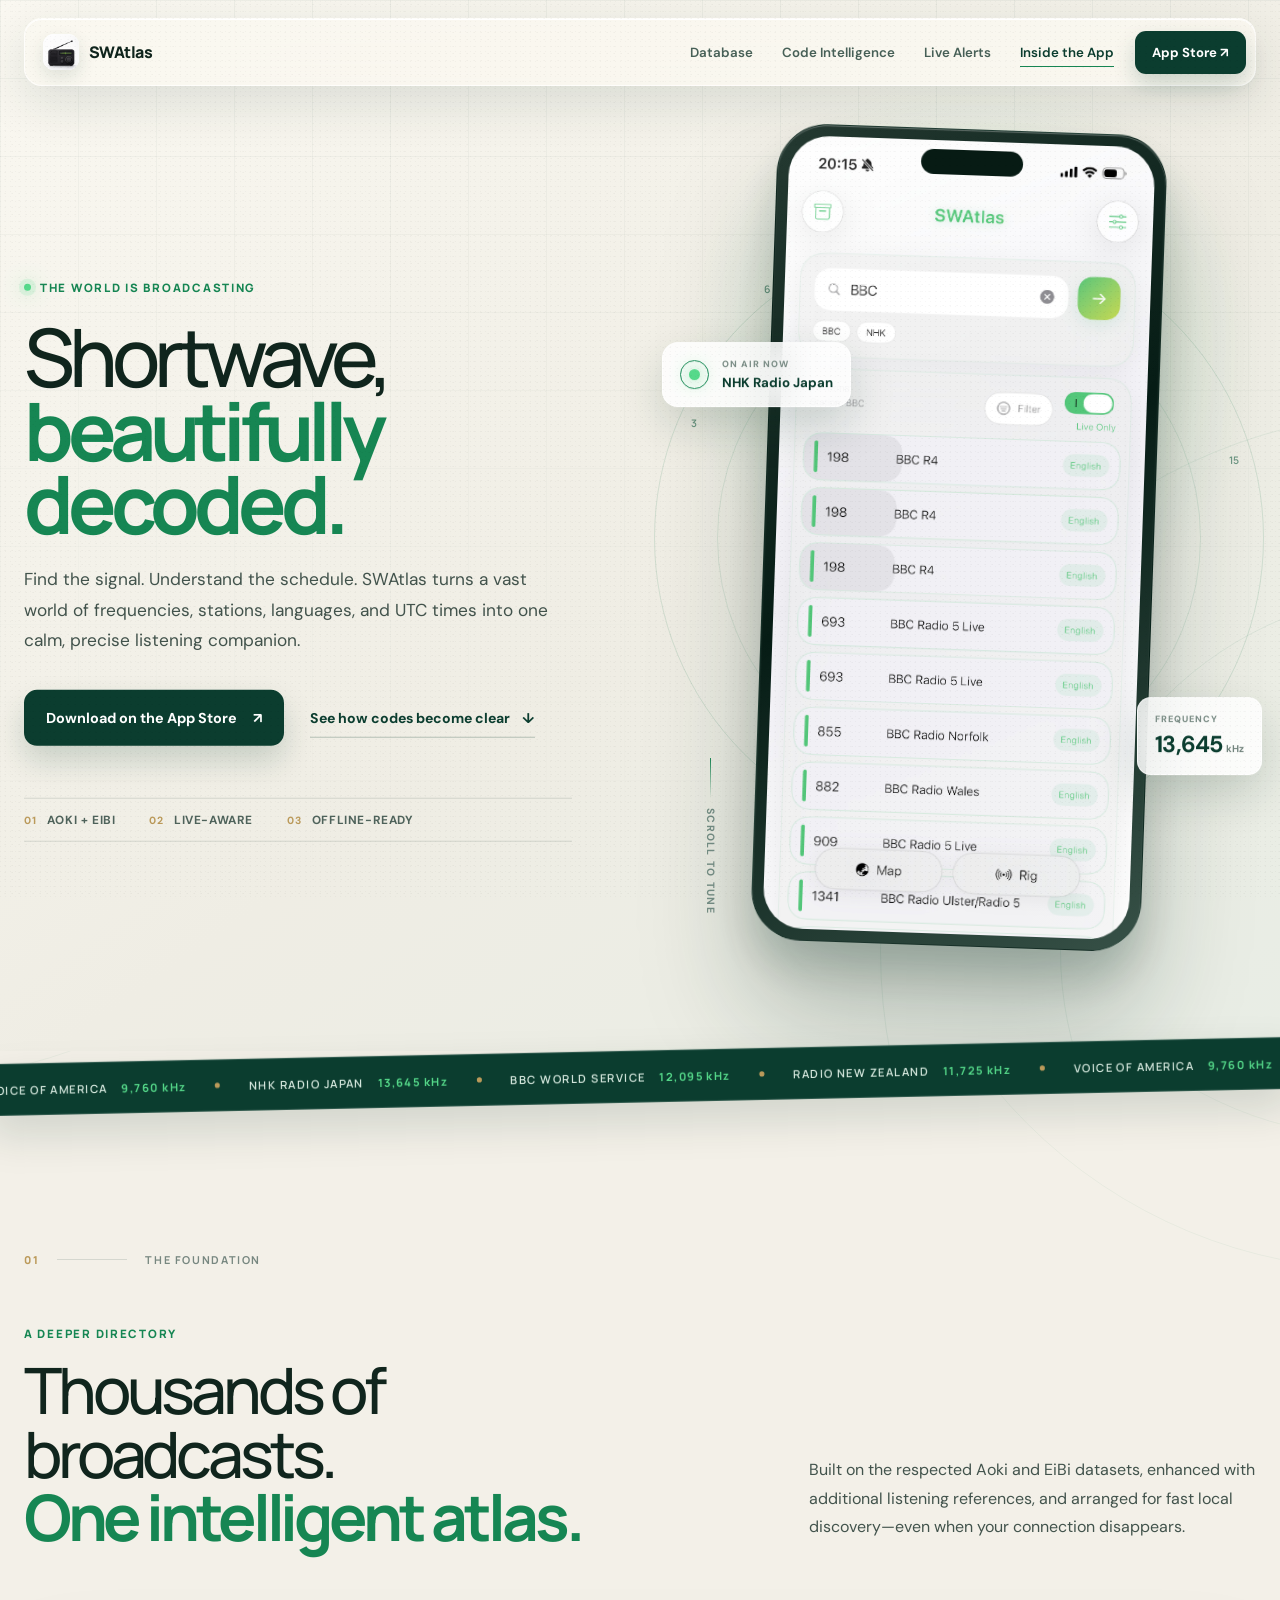
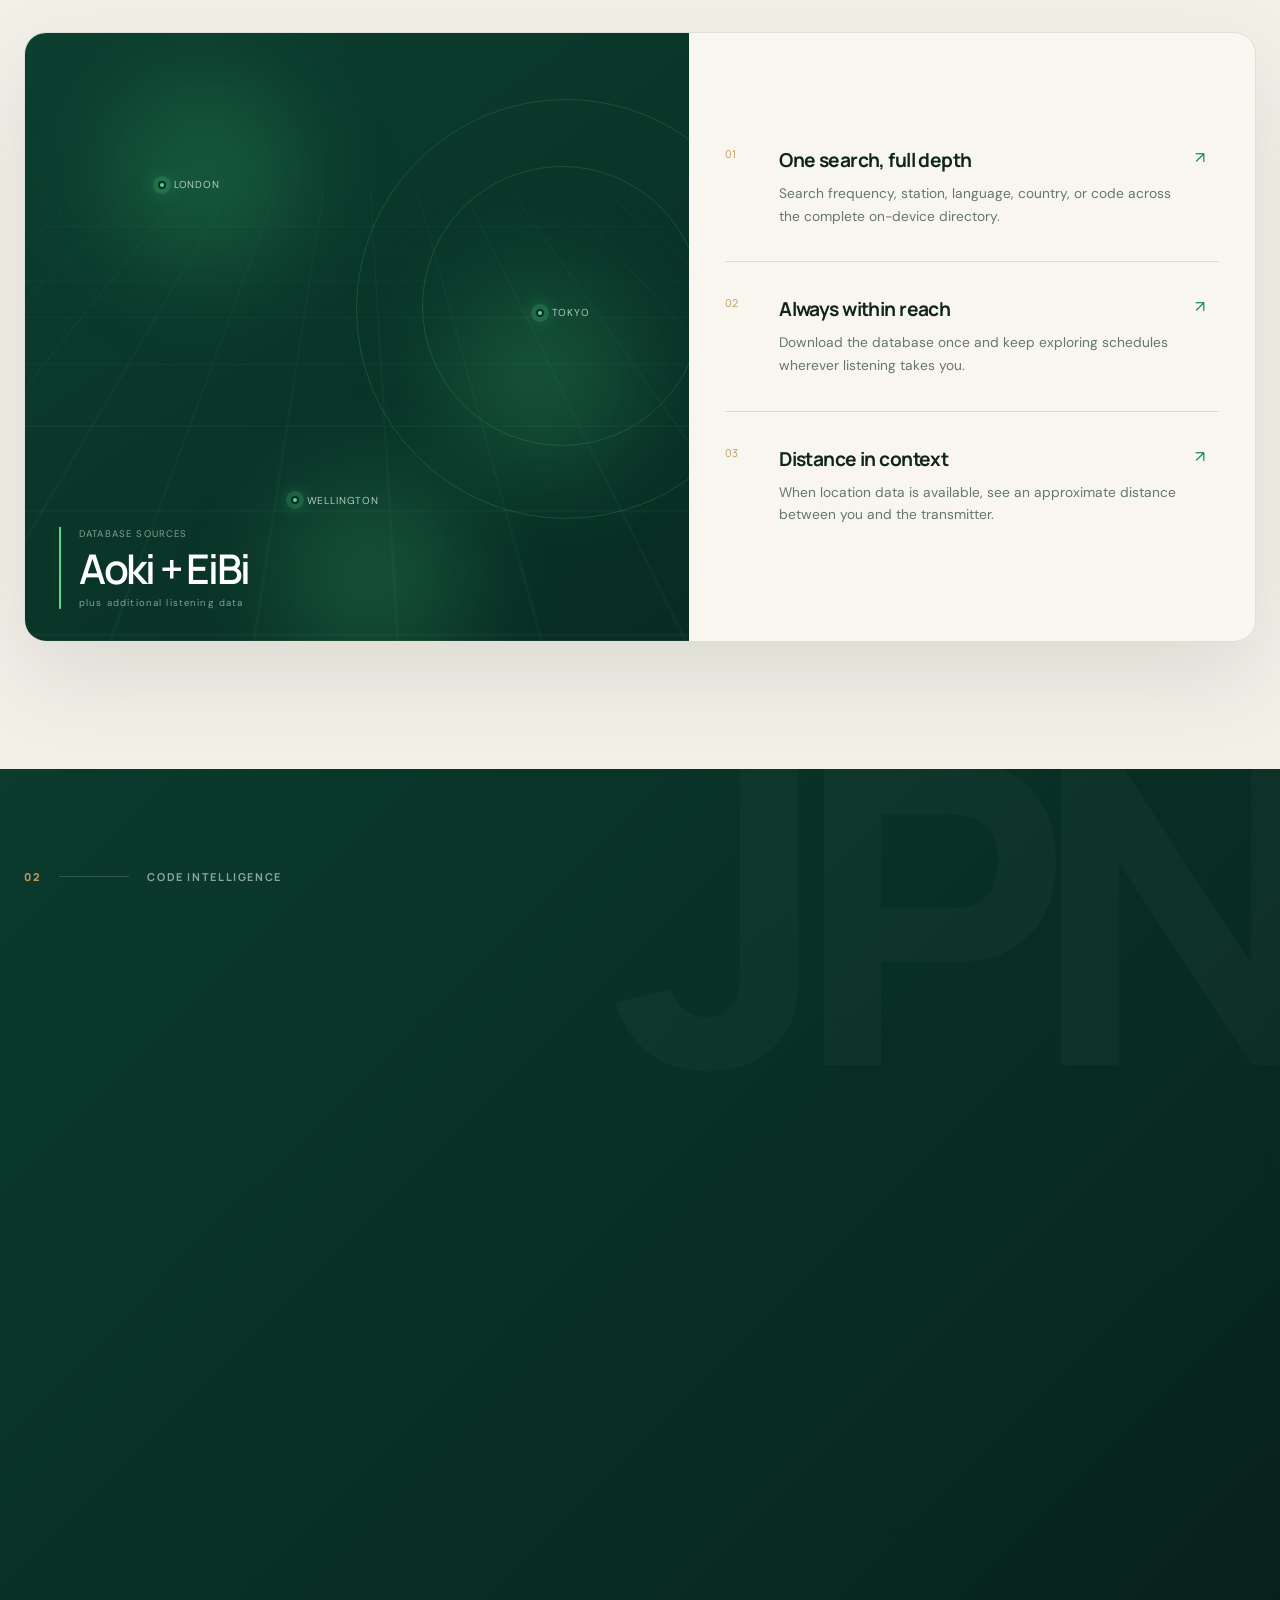
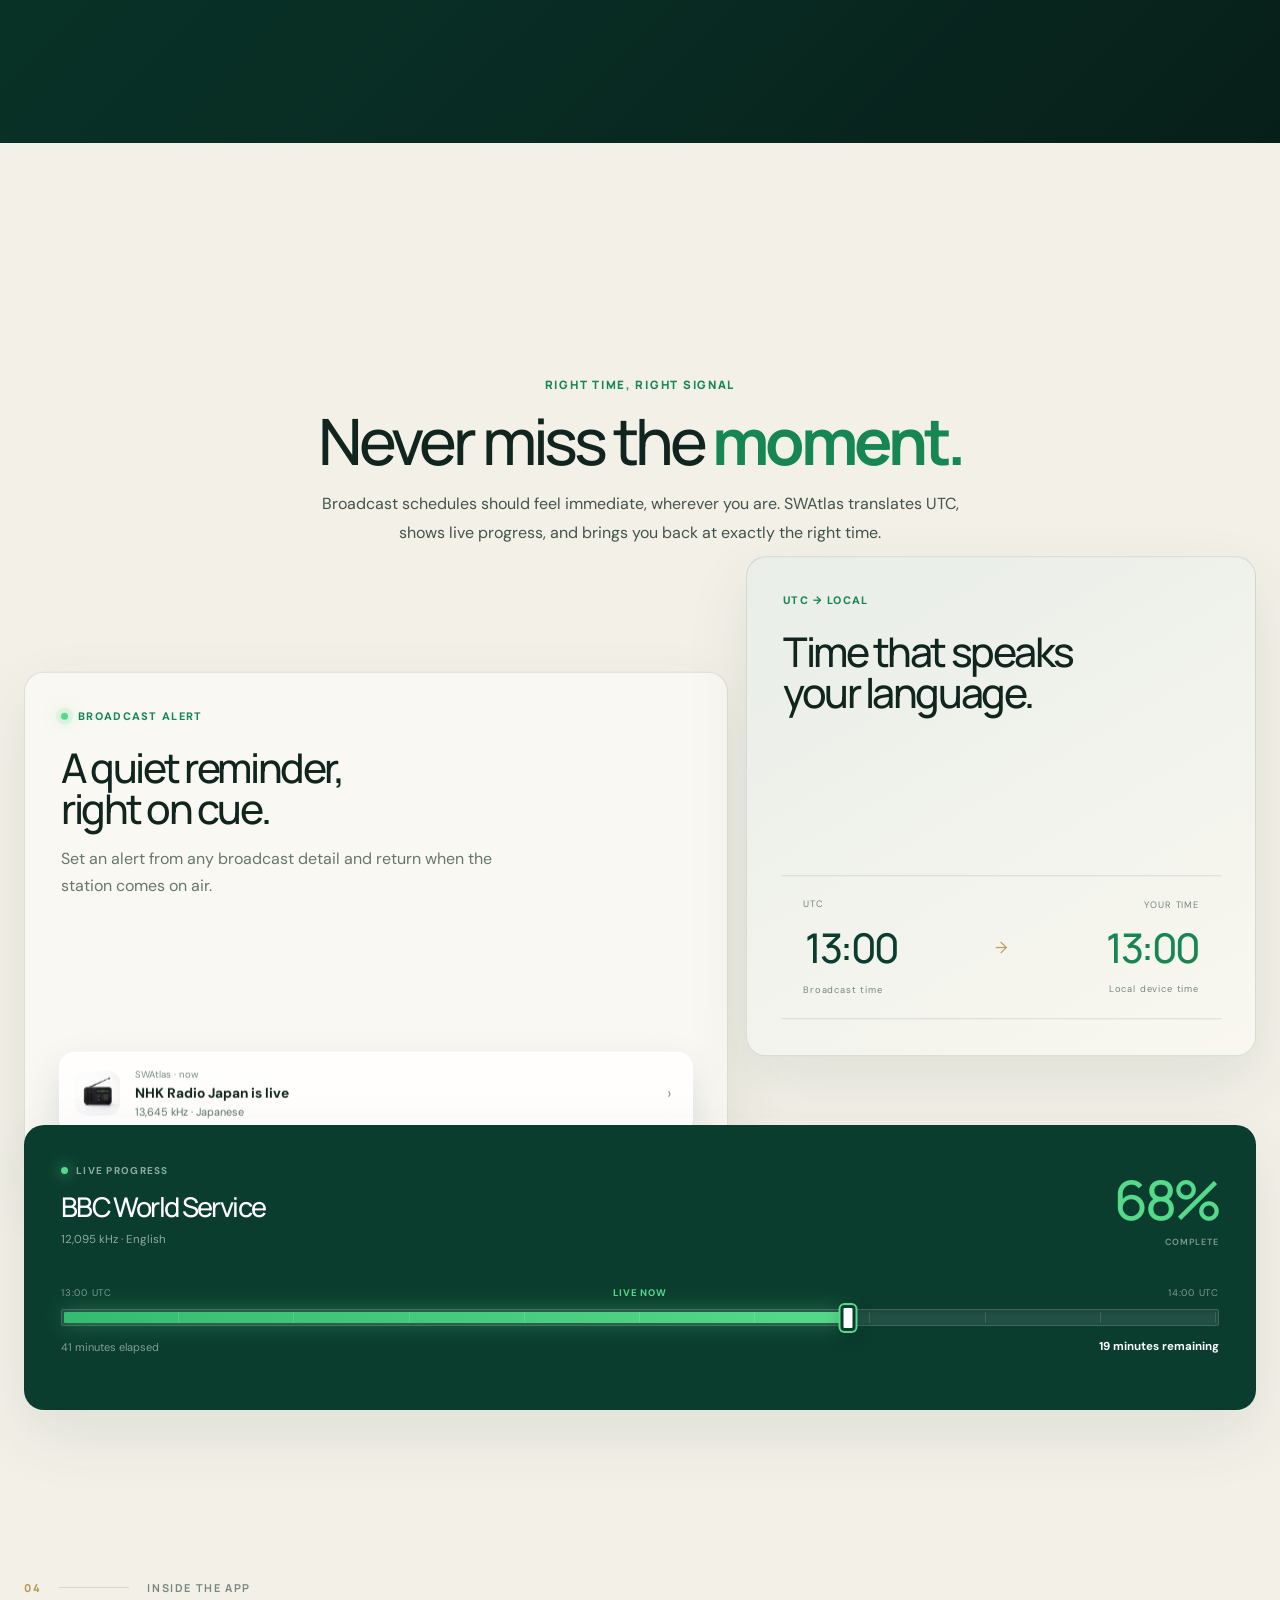
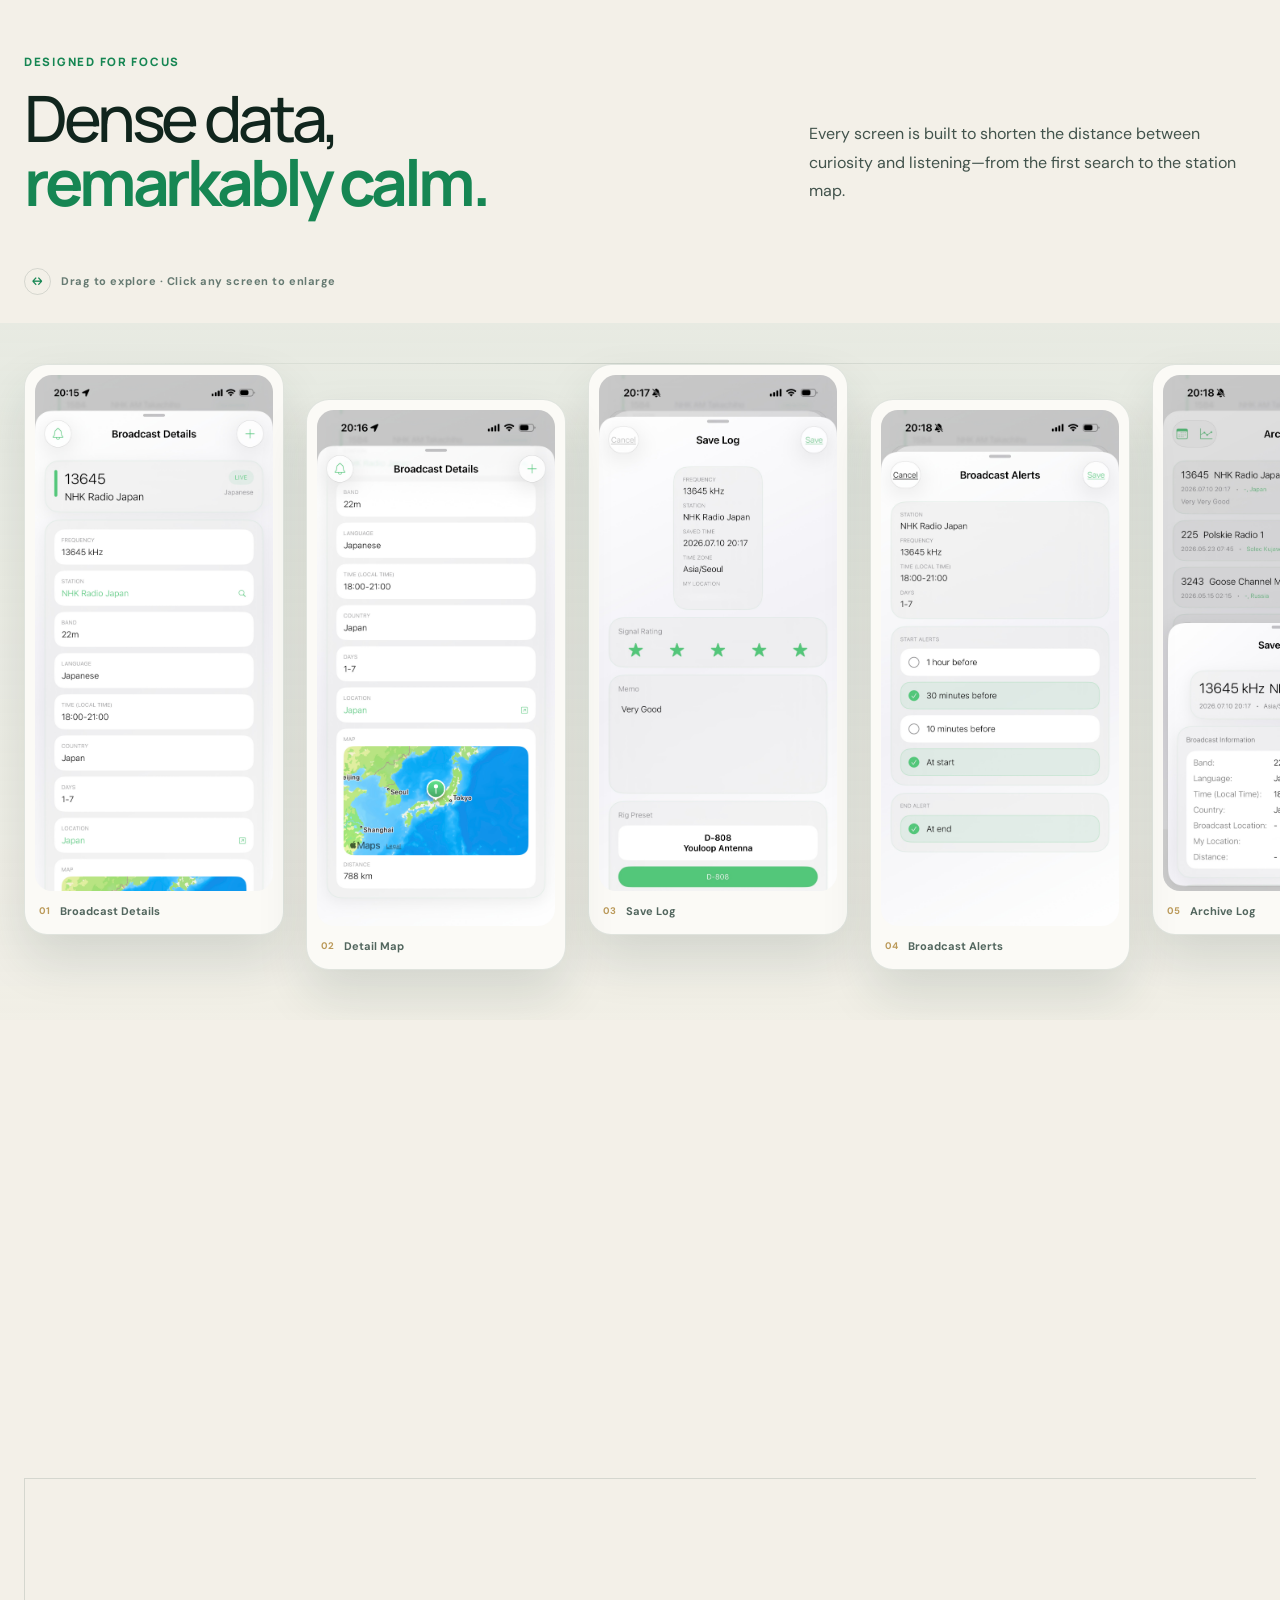
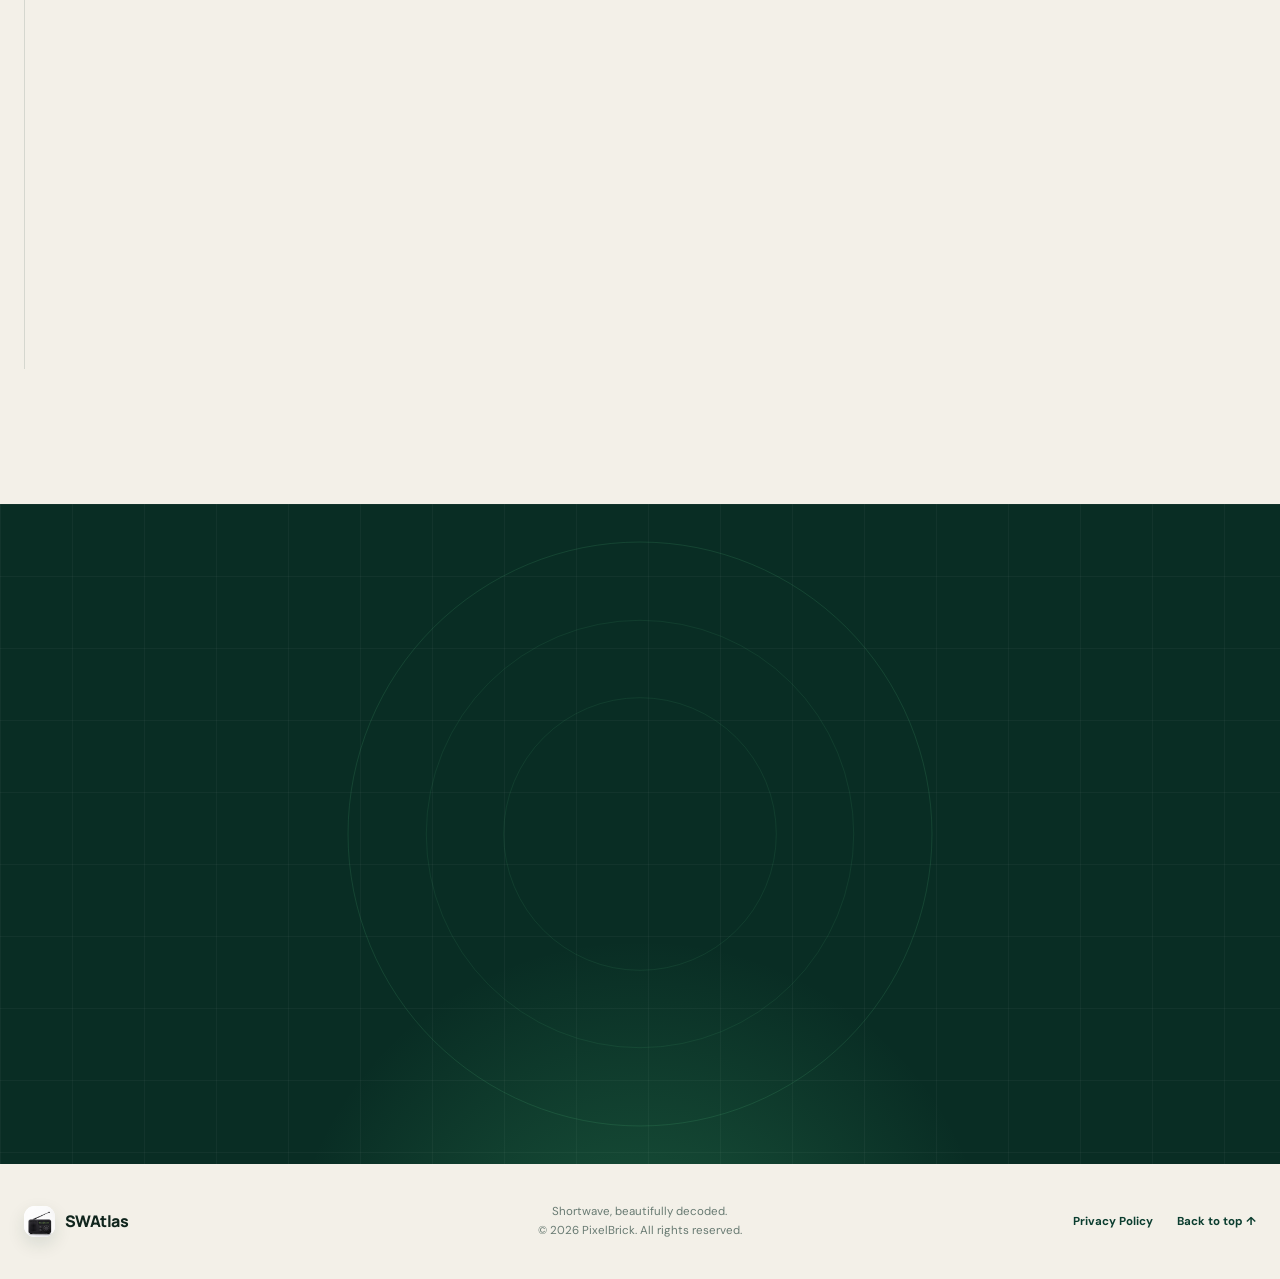
==== index.html @ ac1efefc "Add files via upload" ====
<!DOCTYPE html>
<html lang="en">
<head>
  <meta charset="UTF-8">
  <meta name="viewport" content="width=device-width, initial-scale=1.0">
  <meta name="theme-color" content="#f3f0e8">
  <title>SWAtlas — Shortwave, beautifully decoded</title>
  <meta name="description" content="Explore shortwave frequencies, live broadcasts, languages, countries, schedules, and ITU codes with SWAtlas.">
  <meta property="og:type" content="website">
  <meta property="og:title" content="SWAtlas — Shortwave, beautifully decoded">
  <meta property="og:description" content="Find the signal. Understand the schedule. Explore a world of shortwave with clarity.">
  <meta property="og:image" content="og.png">
  <meta name="twitter:card" content="summary_large_image">
  <meta name="twitter:title" content="SWAtlas — Shortwave, beautifully decoded">
  <meta name="twitter:description" content="Find the signal. Understand the schedule. Explore a world of shortwave with clarity.">
  <meta name="twitter:image" content="og.png">
  <link rel="icon" type="image/png" href="ico.png">
  <link rel="preconnect" href="https://fonts.googleapis.com">
  <link rel="preconnect" href="https://fonts.gstatic.com" crossorigin>
  <link href="https://fonts.googleapis.com/css2?family=DM+Sans:wght@400;500;600;700&amp;family=Manrope:wght@400;500;600;700;800&amp;display=swap" rel="stylesheet">
  <link rel="stylesheet" href="style.css">
</head>
<body>
  <div class="scroll-progress" aria-hidden="true"></div>
  <div class="grain" aria-hidden="true"></div>
  <div class="signal-field" aria-hidden="true">
    <i></i><i></i><i></i><i></i><i></i><i></i>
  </div>

  <div class="page-shell">
    <nav class="top-anchor-bar" aria-label="Primary navigation">
      <div class="top-anchor-inner">
        <a href="#top" class="top-brand" aria-label="SWAtlas home">
          <span class="brand-mark"><img src="ico.png" alt=""></span>
          <span>SWAtlas</span>
        </a>
        <button class="top-anchor-menu-button" type="button" aria-label="Open menu" aria-expanded="false" aria-controls="top-anchor-nav">
          <span></span><span></span><span></span>
        </button>
        <div class="top-anchor-nav" id="top-anchor-nav">
          <a href="#database" class="top-anchor-link">Database</a>
          <a href="#code-intelligence" class="top-anchor-link">Code Intelligence</a>
          <a href="#live-tools" class="top-anchor-link">Live Alerts</a>
          <a href="#experience" class="top-anchor-link">Inside the App</a>
          <a href="https://apps.apple.com/app/swatlas-shortwave-explorer/id6761421523" class="download-link" target="_blank" rel="noopener noreferrer">App Store <span aria-hidden="true">↗</span></a>
        </div>
      </div>
    </nav>

    <header class="hero" id="top">
      <div class="hero-orbit orbit-one" aria-hidden="true"></div>
      <div class="hero-orbit orbit-two" aria-hidden="true"></div>
      <div class="hero-grid">
        <div class="hero-copy reveal" data-parallax="0.045">
          <div class="eyebrow"><span class="live-dot"></span> The world is broadcasting</div>
          <h1>Shortwave,<br><em>beautifully decoded.</em></h1>
          <p class="hero-text">
            Find the signal. Understand the schedule. SWAtlas turns a vast world of frequencies, stations, languages, and UTC times into one calm, precise listening companion.
          </p>
          <div class="hero-actions">
            <a class="primary-button" href="https://apps.apple.com/app/swatlas-shortwave-explorer/id6761421523" target="_blank" rel="noopener noreferrer">
              Download on the App Store <span aria-hidden="true">↗</span>
            </a>
            <a class="text-button" href="#code-intelligence">See how codes become clear <span aria-hidden="true">↓</span></a>
          </div>
          <div class="hero-proof" aria-label="Product highlights">
            <span><b>01</b> Aoki + EiBi</span>
            <span><b>02</b> Live-aware</span>
            <span><b>03</b> Offline-ready</span>
          </div>
        </div>

        <div class="hero-stage reveal" data-parallax="-0.065">
          <div class="frequency-halo" aria-hidden="true">
            <span>3</span><span>6</span><span>9</span><span>12</span><span>15</span><span>18</span><span>21</span>
          </div>
          <div class="phone-frame" data-tilt>
            <div class="phone-sheen" aria-hidden="true"></div>
            <img src="main.jpg" alt="SWAtlas frequency search screen showing live stations" class="hero-screenshot">
          </div>
          <div class="floating-card floating-live" aria-hidden="true">
            <span class="pulse-ring"></span>
            <div><small>ON AIR NOW</small><strong>NHK Radio Japan</strong></div>
          </div>
          <div class="floating-card floating-frequency" aria-hidden="true">
            <small>FREQUENCY</small><strong>13,645 <span>kHz</span></strong>
          </div>
          <div class="scroll-cue" aria-hidden="true"><span></span> Scroll to tune</div>
        </div>
      </div>
    </header>

    <div class="signal-marquee" aria-hidden="true">
      <div class="signal-track">
        <span>VOICE OF AMERICA <b>9,760 kHz</b></span><i></i>
        <span>NHK RADIO JAPAN <b>13,645 kHz</b></span><i></i>
        <span>BBC WORLD SERVICE <b>12,095 kHz</b></span><i></i>
        <span>RADIO NEW ZEALAND <b>11,725 kHz</b></span><i></i>
        <span>VOICE OF AMERICA <b>9,760 kHz</b></span><i></i>
        <span>NHK RADIO JAPAN <b>13,645 kHz</b></span><i></i>
        <span>BBC WORLD SERVICE <b>12,095 kHz</b></span><i></i>
        <span>RADIO NEW ZEALAND <b>11,725 kHz</b></span><i></i>
      </div>
    </div>

    <main>
      <section class="section database-section" id="database">
        <div class="section-index reveal"><span>01</span><i></i><b>THE FOUNDATION</b></div>
        <div class="section-heading split-heading">
          <div class="reveal">
            <span class="section-tag">A deeper directory</span>
            <h2>Thousands of broadcasts.<br><em>One intelligent atlas.</em></h2>
          </div>
          <p class="reveal">Built on the respected Aoki and EiBi datasets, enhanced with additional listening references, and arranged for fast local discovery—even when your connection disappears.</p>
        </div>

        <div class="database-panel reveal" data-parallax="0.02">
          <div class="database-visual" aria-hidden="true">
            <div class="map-grid"></div>
            <div class="map-glow map-glow-1"></div>
            <div class="map-glow map-glow-2"></div>
            <div class="map-glow map-glow-3"></div>
            <span class="station-pin pin-1"><i></i> London</span>
            <span class="station-pin pin-2"><i></i> Tokyo</span>
            <span class="station-pin pin-3"><i></i> Wellington</span>
            <div class="range-ring ring-1"></div>
            <div class="range-ring ring-2"></div>
            <div class="database-counter"><small>DATABASE SOURCES</small><strong>Aoki + EiBi</strong><span>plus additional listening data</span></div>
          </div>
          <div class="database-list">
            <article class="database-row">
              <span class="row-number">01</span>
              <div><h3>One search, full depth</h3><p>Search frequency, station, language, country, or code across the complete on-device directory.</p></div>
              <span class="row-arrow" aria-hidden="true">↗</span>
            </article>
            <article class="database-row">
              <span class="row-number">02</span>
              <div><h3>Always within reach</h3><p>Download the database once and keep exploring schedules wherever listening takes you.</p></div>
              <span class="row-arrow" aria-hidden="true">↗</span>
            </article>
            <article class="database-row">
              <span class="row-number">03</span>
              <div><h3>Distance in context</h3><p>When location data is available, see an approximate distance between you and the transmitter.</p></div>
              <span class="row-arrow" aria-hidden="true">↗</span>
            </article>
          </div>
        </div>
      </section>

      <section class="section code-section" id="code-intelligence">
        <div class="section-index light reveal"><span>02</span><i></i><b>CODE INTELLIGENCE</b></div>
        <div class="code-shell">
          <div class="code-copy reveal">
            <span class="section-tag light">Codes, made human</span>
            <h2>Language codes,<br><em>written in full.</em></h2>
            <p>Shortwave databases use compact language codes. SWAtlas turns a code such as JPN into Japanese, so you can understand the broadcast language immediately while the original code remains available for searching and filtering.</p>
            <ul class="code-benefits">
              <li><span>01</span><div><strong>JPN becomes Japanese</strong><small>The database language code is displayed as the full, readable language name.</small></div></li>
              <li><span>02</span><div><strong>The original code still works</strong><small>Search for JPN directly or select it in the ITU code filter.</small></div></li>
              <li><span>03</span><div><strong>Country fields are decoded separately</strong><small>Compact country codes are also expanded into clear country names.</small></div></li>
            </ul>
          </div>

          <div class="code-demo reveal" data-parallax="-0.025">
            <div class="demo-toolbar">
              <div class="demo-dots" aria-hidden="true"><i></i><i></i><i></i></div>
              <span>CODE RESOLVER</span>
              <small>SWAtlas Intelligence</small>
            </div>
            <div class="code-search-wrap">
              <label for="code-search">Search by language code</label>
              <div class="code-search">
                <span aria-hidden="true"></span>
                <input id="code-search" type="text" value="JPN" maxlength="3" autocomplete="off" spellcheck="false" aria-describedby="code-help">
                <button id="code-filter" type="button" aria-pressed="true">ITU Filter <i></i></button>
              </div>
              <small id="code-help">Try JPN, ENG, or FRA</small>
            </div>
            <div class="resolver-flow" aria-live="polite">
              <div class="source-code">
                <small>DATABASE LANGUAGE CODE</small>
                <strong id="source-code">JPN</strong>
              </div>
              <div class="resolver-wave" aria-hidden="true"><i></i><i></i><i></i><i></i><i></i><i></i><i></i></div>
              <div class="resolved-values">
                <article class="resolved-primary"><span>DISPLAYED IN SWATLAS</span><strong id="resolved-language">Japanese</strong><small>Full language name</small></article>
                <article><span>ORIGINAL CODE</span><strong id="resolved-code">JPN</strong><small>Still searchable and filterable</small></article>
              </div>
            </div>
            <div class="demo-chips" aria-label="Example codes">
              <button type="button" class="is-active" data-code="JPN">JPN</button>
              <button type="button" data-code="ENG">ENG</button>
              <button type="button" data-code="FRA">FRA</button>
              <span><i></i> Original code filter active</span>
            </div>
          </div>
        </div>
      </section>

      <section class="section live-tools-section" id="live-tools">
        <div class="section-index reveal"><span>03</span><i></i><b>LIVE AWARENESS</b></div>
        <div class="section-heading centered reveal">
          <span class="section-tag">Right time, right signal</span>
          <h2>Never miss the <em>moment.</em></h2>
          <p>Broadcast schedules should feel immediate, wherever you are. SWAtlas translates UTC, shows live progress, and brings you back at exactly the right time.</p>
        </div>

        <div class="live-bento">
          <article class="live-card live-card-alert reveal" data-parallax="0.018">
            <div class="card-kicker"><span class="live-dot"></span> Broadcast alert</div>
            <h3>A quiet reminder,<br>right on cue.</h3>
            <p>Set an alert from any broadcast detail and return when the station comes on air.</p>
            <div class="notification-preview">
              <div class="notification-icon"><img src="ico.png" alt=""></div>
              <div><small>SWAtlas · now</small><strong>NHK Radio Japan is live</strong><span>13,645 kHz · Japanese</span></div>
              <i aria-hidden="true">›</i>
            </div>
          </article>

          <article class="live-card live-card-time reveal" data-parallax="-0.014">
            <div class="card-kicker">UTC → Local</div>
            <h3>Time that speaks<br>your language.</h3>
            <div class="time-dial">
              <div class="time-column">
                <small>UTC</small>
                <label for="utc-time-input" class="sr-only">UTC time</label>
                <input id="utc-time-input" type="text" inputmode="numeric" maxlength="5" value="13:00" aria-label="UTC time in 24-hour format">
                <span>Broadcast time</span>
              </div>
              <div class="time-arrow" aria-hidden="true">→</div>
              <div class="time-column local">
                <small>YOUR TIME</small>
                <strong id="local-time-output">--:--</strong>
                <span id="local-time-zone">Local device time</span>
              </div>
            </div>
          </article>

          <article class="live-card live-card-progress reveal" style="--live-progress: 68%">
            <div class="live-progress-header">
              <div>
                <span class="live-progress-label"><i></i> LIVE PROGRESS</span>
                <h3>BBC World Service</h3>
                <small>12,095 kHz · English</small>
              </div>
              <strong id="progress-percent">68% <small>complete</small></strong>
            </div>
            <div class="broadcast-progress" aria-label="Broadcast is 68 percent complete" role="progressbar" aria-valuemin="0" aria-valuemax="100" aria-valuenow="68">
              <div class="progress-time"><span>13:00 UTC</span><span>LIVE NOW</span><span>14:00 UTC</span></div>
              <div class="progress-track"><span></span><i aria-hidden="true"></i></div>
              <div class="progress-status"><span>41 minutes elapsed</span><strong>19 minutes remaining</strong></div>
            </div>
          </article>
        </div>
      </section>

      <section class="section experience-section" id="experience">
        <div class="section-index reveal"><span>04</span><i></i><b>INSIDE THE APP</b></div>
        <div class="section-heading split-heading">
          <div class="reveal"><span class="section-tag">Designed for focus</span><h2>Dense data,<br><em>remarkably calm.</em></h2></div>
          <p class="reveal">Every screen is built to shorten the distance between curiosity and listening—from the first search to the station map.</p>
        </div>

        <div class="gallery-instruction reveal"><span aria-hidden="true">↔</span> Drag to explore · Click any screen to enlarge</div>
        <div class="screen-showcase reveal" data-gallery-scroll>
          <div class="screen-rail">
            <figure class="screen-card" role="button" tabindex="0" data-index="0" aria-label="Enlarge Broadcast Details screenshot"><img src="f1.jpg" alt="SWAtlas broadcast details screen" draggable="false"><figcaption><span>01</span> Broadcast Details</figcaption></figure>
            <figure class="screen-card screen-card-raised" role="button" tabindex="0" data-index="1" aria-label="Enlarge Detail Map screenshot"><img src="f2.jpg" alt="SWAtlas broadcast details map and distance screen" draggable="false"><figcaption><span>02</span> Detail Map</figcaption></figure>
            <figure class="screen-card" role="button" tabindex="0" data-index="2" aria-label="Enlarge Save Log screenshot"><img src="f3.jpg" alt="SWAtlas save log screen" draggable="false"><figcaption><span>03</span> Save Log</figcaption></figure>
            <figure class="screen-card screen-card-raised" role="button" tabindex="0" data-index="3" aria-label="Enlarge Broadcast Alerts screenshot"><img src="f4.jpg" alt="SWAtlas broadcast alerts screen" draggable="false"><figcaption><span>04</span> Broadcast Alerts</figcaption></figure>
            <figure class="screen-card" role="button" tabindex="0" data-index="4" aria-label="Enlarge Archive Log screenshot"><img src="f5.jpg" alt="SWAtlas archive and saved log screen" draggable="false"><figcaption><span>05</span> Archive Log</figcaption></figure>
            <figure class="screen-card screen-card-raised" role="button" tabindex="0" data-index="5" aria-label="Enlarge Saved Calendar screenshot"><img src="f6.jpg" alt="SWAtlas saved calendar screen" draggable="false"><figcaption><span>06</span> Saved Calendar</figcaption></figure>
            <figure class="screen-card" role="button" tabindex="0" data-index="6" aria-label="Enlarge Station Map screenshot"><img src="f7.jpg" alt="SWAtlas station map screen" draggable="false"><figcaption><span>07</span> Station Map</figcaption></figure>
            <figure class="screen-card screen-card-raised" role="button" tabindex="0" data-index="7" aria-label="Enlarge Dark Mode screenshot"><img src="f8.jpg" alt="SWAtlas dark mode screen" draggable="false"><figcaption><span>08</span> Dark Mode</figcaption></figure>
          </div>
        </div>
      </section>

      <section class="section feature-section" id="features">
        <div class="section-index reveal"><span>05</span><i></i><b>THE COMPLETE TOOLKIT</b></div>
        <div class="feature-intro">
          <div class="reveal"><span class="section-tag">Built for listeners</span><h2>Everything essential.<br><em>Nothing in the way.</em></h2></div>
          <a class="text-button reveal" href="https://apps.apple.com/app/swatlas-shortwave-explorer/id6761421523" target="_blank" rel="noopener noreferrer">Explore SWAtlas on the App Store <span aria-hidden="true">↗</span></a>
        </div>
        <div class="feature-grid">
          <article class="feature-card reveal"><span>01</span><h3>Frequency search</h3><p>Enter a frequency in kHz and find matching broadcasts in seconds.</p></article>
          <article class="feature-card reveal"><span>02</span><h3>Station discovery</h3><p>Search by station name and move through clear, focused results.</p></article>
          <article class="feature-card reveal"><span>03</span><h3>Live highlighting</h3><p>See what is active now with unmistakable on-air treatment.</p></article>
          <article class="feature-card reveal"><span>04</span><h3>Smart filters</h3><p>Narrow results by language, country, schedule, status, or ITU code.</p></article>
          <article class="feature-card reveal"><span>05</span><h3>Local schedules</h3><p>Read UTC broadcasts in the time zone set on your device.</p></article>
          <article class="feature-card reveal"><span>06</span><h3>Offline directory</h3><p>Keep your downloaded reference data ready beyond the network.</p></article>
        </div>
      </section>

      <section class="closing-section">
        <div class="closing-orbit" aria-hidden="true"></div>
        <div class="closing-content reveal">
          <span class="section-tag light">Your next signal is waiting</span>
          <h2>Listen beyond<br><em>the horizon.</em></h2>
          <p>One beautifully focused atlas for a world of radio.</p>
          <a class="primary-button light-button" href="https://apps.apple.com/app/swatlas-shortwave-explorer/id6761421523" target="_blank" rel="noopener noreferrer">Download on the App Store <span aria-hidden="true">↗</span></a>
        </div>
      </section>
    </main>

    <footer class="site-footer">
      <a href="#top" class="top-brand"><span class="brand-mark"><img src="ico.png" alt=""></span><span>SWAtlas</span></a>
      <p>Shortwave, beautifully decoded.<br>© 2026 PixelBrick. All rights reserved.</p>
      <div><a href="privacy-policy.html">Privacy Policy</a><a href="#top">Back to top ↑</a></div>
    </footer>
  </div>

  <div class="gallery-lightbox" id="gallery-lightbox" role="dialog" aria-modal="true" aria-hidden="true" aria-label="Screenshot viewer">
    <button class="lightbox-close" type="button" aria-label="Close screenshot viewer">×</button>
    <button class="lightbox-nav lightbox-prev" type="button" aria-label="Previous screenshot">‹</button>
    <div class="lightbox-stage">
      <img src="f1.jpg" alt="" id="lightbox-image">
      <div class="lightbox-caption"><span id="lightbox-count">01 / 08</span><strong id="lightbox-title">Broadcast Details</strong><small>Click the image to zoom</small></div>
    </div>
    <button class="lightbox-nav lightbox-next" type="button" aria-label="Next screenshot">›</button>
  </div>

  <script>
    const root = document.documentElement;
    const menuButton = document.querySelector('.top-anchor-menu-button');
    const nav = document.querySelector('.top-anchor-nav');
    const reduceMotion = window.matchMedia('(prefers-reduced-motion: reduce)').matches;

    menuButton?.addEventListener('click', () => {
      const isOpen = nav.classList.toggle('is-open');
      menuButton.classList.toggle('is-open', isOpen);
      menuButton.setAttribute('aria-expanded', String(isOpen));
    });

    nav?.querySelectorAll('a').forEach(link => link.addEventListener('click', () => {
      nav.classList.remove('is-open');
      menuButton?.classList.remove('is-open');
      menuButton?.setAttribute('aria-expanded', 'false');
    }));

    const revealItems = document.querySelectorAll('.reveal');
    const revealObserver = new IntersectionObserver((entries) => {
      entries.forEach(entry => {
        if (entry.isIntersecting) {
          entry.target.classList.add('is-visible');
          revealObserver.unobserve(entry.target);
        }
      });
    }, { threshold: 0.12, rootMargin: '0px 0px -7% 0px' });
    revealItems.forEach(item => revealObserver.observe(item));

    const sections = [...document.querySelectorAll('main section[id]')];
    const navLinks = [...document.querySelectorAll('.top-anchor-link')];
    const sectionObserver = new IntersectionObserver((entries) => {
      entries.forEach(entry => {
        if (!entry.isIntersecting) return;
        navLinks.forEach(link => link.classList.toggle('is-active', link.getAttribute('href') === `#${entry.target.id}`));
      });
    }, { rootMargin: '-35% 0px -55% 0px' });
    sections.forEach(section => sectionObserver.observe(section));

    let ticking = false;
    const updateScroll = () => {
      const scrollY = window.scrollY;
      const max = document.documentElement.scrollHeight - window.innerHeight;
      root.style.setProperty('--scroll-progress', max > 0 ? scrollY / max : 0);
      root.style.setProperty('--scroll-y', `${scrollY}px`);

      if (!reduceMotion) {
        document.querySelectorAll('[data-parallax]').forEach(element => {
          const rect = element.getBoundingClientRect();
          const offset = (rect.top + rect.height / 2 - window.innerHeight / 2) * Number(element.dataset.parallax);
          element.style.setProperty('--parallax', `${offset}px`);
        });
        const showcase = document.querySelector('[data-gallery-scroll]');
        if (showcase && !showcase.dataset.interacted) {
          const rect = showcase.getBoundingClientRect();
          const progress = Math.max(0, Math.min(1, (window.innerHeight - rect.top) / (window.innerHeight + rect.height)));
          const overflow = Math.max(0, showcase.scrollWidth - showcase.clientWidth);
          showcase.scrollLeft = overflow * progress * .72;
        }
      }
      ticking = false;
    };
    const requestScrollUpdate = () => {
      if (!ticking) requestAnimationFrame(updateScroll);
      ticking = true;
    };
    updateScroll();
    addEventListener('scroll', requestScrollUpdate, { passive: true });
    addEventListener('resize', requestScrollUpdate);

    const codeData = {
      JPN: { language: 'Japanese' },
      ENG: { language: 'English' },
      FRA: { language: 'French' }
    };
    const codeInput = document.querySelector('#code-search');
    const sourceCode = document.querySelector('#source-code');
    const resolvedLanguage = document.querySelector('#resolved-language');
    const resolvedCode = document.querySelector('#resolved-code');
    const codeDemo = document.querySelector('.code-demo');

    const resolveCode = value => {
      const code = value.toUpperCase().replace(/[^A-Z]/g, '').slice(0, 3);
      if (codeInput && codeInput.value !== code) codeInput.value = code;
      if (sourceCode) sourceCode.textContent = code || '—';
      const result = codeData[code];
      resolvedLanguage.textContent = result?.language || 'Code searchable';
      resolvedCode.textContent = code || '—';
      document.querySelectorAll('.demo-chips button').forEach(button => button.classList.toggle('is-active', button.dataset.code === code));
      codeDemo?.classList.remove('is-resolving');
      requestAnimationFrame(() => codeDemo?.classList.add('is-resolving'));
    };
    codeInput?.addEventListener('input', event => resolveCode(event.target.value));
    document.querySelectorAll('.demo-chips button').forEach(button => button.addEventListener('click', () => resolveCode(button.dataset.code)));
    document.querySelector('#code-filter')?.addEventListener('click', event => {
      const pressed = event.currentTarget.getAttribute('aria-pressed') !== 'true';
      event.currentTarget.setAttribute('aria-pressed', String(pressed));
      event.currentTarget.classList.toggle('is-off', !pressed);
      document.querySelector('.demo-chips span')?.classList.toggle('is-off', !pressed);
    });

    const utcInput = document.querySelector('#utc-time-input');
    const localOutput = document.querySelector('#local-time-output');
    const localZone = document.querySelector('#local-time-zone');
    const updateLocalTime = () => {
      const value = utcInput.value.replace(/[^\d:]/g, '').slice(0, 5);
      utcInput.value = value;
      const parts = value.split(':').map(Number);
      if (parts.length !== 2 || parts[0] > 23 || parts[1] > 59 || parts.some(Number.isNaN)) {
        localOutput.textContent = '--:--';
        localZone.textContent = 'Enter 24-hour UTC';
        return;
      }
      const now = new Date();
      const date = new Date(Date.UTC(now.getUTCFullYear(), now.getUTCMonth(), now.getUTCDate(), parts[0], parts[1]));
      localOutput.textContent = new Intl.DateTimeFormat(undefined, { hour: '2-digit', minute: '2-digit', hour12: false }).format(date);
      localZone.textContent = 'Local device time';
    };
    utcInput?.addEventListener('input', updateLocalTime);
    updateLocalTime();

    const gallery = document.querySelector('[data-gallery-scroll]');
    const screenCards = [...document.querySelectorAll('.screen-card')];
    const lightbox = document.querySelector('#gallery-lightbox');
    const lightboxImage = document.querySelector('#lightbox-image');
    const lightboxCount = document.querySelector('#lightbox-count');
    const lightboxTitle = document.querySelector('#lightbox-title');
    const lightboxClose = document.querySelector('.lightbox-close');
    const galleryItems = screenCards.map(card => ({
      src: card.querySelector('img').getAttribute('src'),
      alt: card.querySelector('img').getAttribute('alt'),
      title: card.querySelector('figcaption').textContent.replace(/^\d+\s*/, '').trim()
    }));
    let activeImage = 0;
    let pointerStart = 0;
    let scrollStart = 0;
    let isDragging = false;
    let didDrag = false;
    let pressedCard = null;
    const finePointer = matchMedia('(pointer: fine)').matches;

    const showImage = index => {
      activeImage = (index + galleryItems.length) % galleryItems.length;
      const item = galleryItems[activeImage];
      lightboxImage.src = item.src;
      lightboxImage.alt = item.alt;
      lightboxImage.classList.remove('is-zoomed');
      lightboxCount.textContent = `${String(activeImage + 1).padStart(2, '0')} / ${String(galleryItems.length).padStart(2, '0')}`;
      lightboxTitle.textContent = item.title;
    };
    const openLightbox = index => {
      showImage(index);
      lightbox.classList.add('is-open');
      lightbox.setAttribute('aria-hidden', 'false');
      document.body.classList.add('lightbox-open');
      lightboxClose.focus();
    };
    const closeLightbox = () => {
      lightbox.classList.remove('is-open');
      lightbox.setAttribute('aria-hidden', 'true');
      document.body.classList.remove('lightbox-open');
      screenCards[activeImage]?.focus();
    };

    if (gallery && finePointer) {
      gallery.addEventListener('pointerdown', event => {
        if (event.button !== 0) return;
        gallery.dataset.interacted = 'true';
        isDragging = true;
        didDrag = false;
        pointerStart = event.clientX;
        scrollStart = gallery.scrollLeft;
        pressedCard = event.target.closest('.screen-card');
        gallery.classList.add('is-dragging');
        gallery.setPointerCapture(event.pointerId);
      });
      gallery.addEventListener('pointermove', event => {
        if (!isDragging) return;
        const distance = event.clientX - pointerStart;
        if (Math.abs(distance) > 5) didDrag = true;
        gallery.scrollLeft = scrollStart - distance;
      });
      const finishDrag = event => {
        if (!isDragging) return;
        isDragging = false;
        gallery.classList.remove('is-dragging');
        if (gallery.hasPointerCapture(event.pointerId)) gallery.releasePointerCapture(event.pointerId);
        if (event.type === 'pointerup' && !didDrag && pressedCard) openLightbox(Number(pressedCard.dataset.index));
        pressedCard = null;
      };
      gallery.addEventListener('pointerup', finishDrag);
      gallery.addEventListener('pointercancel', finishDrag);
    }
    gallery?.addEventListener('wheel', () => { gallery.dataset.interacted = 'true'; }, { passive: true });
    gallery?.addEventListener('touchstart', () => { gallery.dataset.interacted = 'true'; }, { passive: true });
    screenCards.forEach((card, index) => {
      card.addEventListener('click', () => { if (!finePointer) openLightbox(index); });
      card.addEventListener('keydown', event => {
        if (event.key === 'Enter' || event.key === ' ') {
          event.preventDefault();
          openLightbox(index);
        }
      });
    });
    lightboxImage?.addEventListener('click', () => lightboxImage.classList.toggle('is-zoomed'));
    lightboxClose?.addEventListener('click', closeLightbox);
    document.querySelector('.lightbox-prev')?.addEventListener('click', () => showImage(activeImage - 1));
    document.querySelector('.lightbox-next')?.addEventListener('click', () => showImage(activeImage + 1));
    lightbox?.addEventListener('click', event => { if (event.target === lightbox) closeLightbox(); });
    document.addEventListener('keydown', event => {
      if (!lightbox?.classList.contains('is-open')) return;
      if (event.key === 'Escape') closeLightbox();
      if (event.key === 'ArrowLeft') showImage(activeImage - 1);
      if (event.key === 'ArrowRight') showImage(activeImage + 1);
    });

    if (!reduceMotion && matchMedia('(pointer: fine)').matches) {
      document.querySelectorAll('[data-tilt]').forEach(card => {
        card.addEventListener('pointermove', event => {
          const rect = card.getBoundingClientRect();
          const x = (event.clientX - rect.left) / rect.width - .5;
          const y = (event.clientY - rect.top) / rect.height - .5;
          card.style.setProperty('--tilt-x', `${y * -5}deg`);
          card.style.setProperty('--tilt-y', `${x * 7}deg`);
        });
        card.addEventListener('pointerleave', () => {
          card.style.setProperty('--tilt-x', '0deg');
          card.style.setProperty('--tilt-y', '0deg');
        });
      });
    }
  </script>
</body>
</html>
---- style.css ----
:root {
  --ink: #10251d;
  --ink-soft: #42534c;
  --cream: #f3f0e8;
  --paper: #fbfaf6;
  --mint: #55d98a;
  --mint-deep: #168653;
  --emerald: #0b3d2f;
  --emerald-2: #092d24;
  --gold: #bb9a5a;
  --line: rgba(16, 50, 39, .13);
  --max: 1320px;
  --scroll-progress: 0;
  --scroll-y: 0px;
}

* { box-sizing: border-box; }
html { scroll-behavior: smooth; scroll-padding-top: 100px; }
body {
  margin: 0;
  min-width: 320px;
  overflow-x: hidden;
  color: var(--ink);
  background: var(--cream);
  font-family: "DM Sans", sans-serif;
  -webkit-font-smoothing: antialiased;
}
body::selection { background: var(--mint); color: var(--emerald); }
a { color: inherit; text-decoration: none; }
button, input { font: inherit; }
img { display: block; max-width: 100%; }
.sr-only { position: absolute; width: 1px; height: 1px; padding: 0; margin: -1px; overflow: hidden; clip: rect(0,0,0,0); white-space: nowrap; border: 0; }

.scroll-progress {
  position: fixed; inset: 0 auto auto 0; z-index: 100;
  width: calc(var(--scroll-progress) * 100%); height: 3px;
  background: linear-gradient(90deg, var(--gold), var(--mint));
  box-shadow: 0 0 18px rgba(85,217,138,.6);
}
.grain {
  position: fixed; inset: 0; z-index: 90; pointer-events: none; opacity: .035;
  background-image:
    radial-gradient(circle at 18% 22%, #07140f 0 .55px, transparent .7px),
    radial-gradient(circle at 72% 64%, #07140f 0 .45px, transparent .65px);
  background-size: 5px 5px, 7px 7px;
}
.page-shell { position: relative; overflow: clip; }
.signal-field { position: fixed; inset: 0; z-index: 0; pointer-events: none; opacity: .55; }
.signal-field i { position: absolute; border: 1px solid rgba(22,134,83,.09); border-radius: 50%; transform: translateY(calc(var(--scroll-y) * -.035)); }
.signal-field i:nth-child(1) { width: 600px; height: 600px; left: -410px; top: 18vh; }
.signal-field i:nth-child(2) { width: 850px; height: 850px; left: -535px; top: 8vh; }
.signal-field i:nth-child(3) { width: 1100px; height: 1100px; left: -660px; top: -2vh; }
.signal-field i:nth-child(4) { width: 520px; height: 520px; right: -360px; top: 54vh; transform: translateY(calc(var(--scroll-y) * -.06)); }
.signal-field i:nth-child(5) { width: 760px; height: 760px; right: -480px; top: 42vh; transform: translateY(calc(var(--scroll-y) * -.06)); }
.signal-field i:nth-child(6) { width: 1000px; height: 1000px; right: -600px; top: 30vh; transform: translateY(calc(var(--scroll-y) * -.06)); }

.top-anchor-bar { position: fixed; inset: 18px 0 auto; z-index: 80; padding: 0 24px; }
.top-anchor-inner {
  max-width: var(--max); min-height: 68px; margin: 0 auto; padding: 8px 9px 8px 18px;
  display: flex; align-items: center; gap: 24px;
  border: 1px solid rgba(255,255,255,.62); border-radius: 18px;
  background: rgba(250,248,241,.82); backdrop-filter: blur(22px) saturate(145%);
  box-shadow: 0 16px 50px rgba(14,50,39,.12), inset 0 1px rgba(255,255,255,.86);
}
.top-brand { display: inline-flex; align-items: center; gap: 10px; font-family: "Manrope", sans-serif; font-weight: 800; letter-spacing: -.035em; }
.brand-mark { width: 36px; height: 36px; display: grid; place-items: center; overflow: hidden; border-radius: 11px; background: #fff; box-shadow: 0 7px 18px rgba(16,57,43,.12); }
.brand-mark img { width: 42px; height: 42px; object-fit: cover; }
.top-anchor-nav { margin-left: auto; display: flex; align-items: center; gap: 3px; }
.top-anchor-link { position: relative; padding: 12px 13px; color: #476057; font-size: .83rem; font-weight: 600; transition: color .25s ease; }
.top-anchor-link::after { content: ""; position: absolute; left: 13px; right: 13px; bottom: 6px; height: 1px; background: var(--mint-deep); transform: scaleX(0); transition: transform .25s ease; }
.top-anchor-link:hover, .top-anchor-link.is-active { color: var(--emerald); }
.top-anchor-link:hover::after, .top-anchor-link.is-active::after { transform: scaleX(1); }
.download-link { padding: 13px 17px; margin-left: 5px; border-radius: 11px; color: #fff; background: var(--emerald); font-size: .82rem; font-weight: 700; box-shadow: 0 10px 22px rgba(11,61,47,.2); transition: transform .25s ease, background .25s ease; }
.download-link:hover { transform: translateY(-2px); background: #0e4c3a; }
.top-anchor-menu-button { display: none; }

.hero { position: relative; z-index: 2; min-height: 930px; padding: 154px 24px 80px; overflow: hidden; background: radial-gradient(circle at 76% 34%, rgba(96,220,145,.18), transparent 24%), linear-gradient(145deg, #faf8f1 0%, #efede4 56%, #e8ede5 100%); }
.hero::before { content: ""; position: absolute; inset: 0; background-image: linear-gradient(rgba(14,65,48,.045) 1px, transparent 1px), linear-gradient(90deg, rgba(14,65,48,.045) 1px, transparent 1px); background-size: 78px 78px; mask-image: linear-gradient(to bottom, #000, transparent 86%); }
.hero-grid { position: relative; max-width: var(--max); margin: 0 auto; display: grid; grid-template-columns: .96fr 1.04fr; gap: 7vw; align-items: center; }
.hero-copy, .hero-stage, [data-parallax] { transform: translate3d(0, var(--parallax, 0), 0); }
.eyebrow, .section-tag { display: inline-flex; align-items: center; gap: 9px; color: var(--mint-deep); font-family: "Manrope", sans-serif; font-size: .72rem; font-weight: 800; letter-spacing: .15em; text-transform: uppercase; }
.live-dot { width: 7px; height: 7px; border-radius: 50%; background: var(--mint); box-shadow: 0 0 0 5px rgba(85,217,138,.14), 0 0 20px var(--mint); animation: live-pulse 2s ease-in-out infinite; }
@keyframes live-pulse { 50% { box-shadow: 0 0 0 9px rgba(85,217,138,0), 0 0 25px var(--mint); } }
h1, h2, h3 { font-family: "Manrope", sans-serif; }
.hero h1 { margin: 24px 0; max-width: 710px; font-size: clamp(3.7rem, 6.3vw, 6.4rem); line-height: .91; letter-spacing: -.075em; font-weight: 500; }
.hero h1 em, .section-heading h2 em, .code-copy h2 em, .feature-intro h2 em, .closing-content h2 em { color: var(--mint-deep); font-style: normal; font-weight: 700; }
.hero-text { max-width: 600px; margin: 0; color: var(--ink-soft); font-size: 1.08rem; line-height: 1.75; }
.hero-actions { display: flex; align-items: center; flex-wrap: wrap; gap: 26px; margin-top: 35px; }
.primary-button { display: inline-flex; align-items: center; justify-content: center; gap: 16px; min-height: 56px; padding: 0 22px; border-radius: 13px; color: #fff; background: var(--emerald); font-size: .9rem; font-weight: 700; box-shadow: 0 15px 30px rgba(11,61,47,.18); transition: transform .28s ease, box-shadow .28s ease; }
.primary-button:hover { transform: translateY(-3px); box-shadow: 0 21px 38px rgba(11,61,47,.25); }
.text-button { display: inline-flex; align-items: center; gap: 12px; padding: 10px 0; border-bottom: 1px solid rgba(11,61,47,.25); color: var(--emerald); font-size: .88rem; font-weight: 700; transition: gap .25s ease, border-color .25s ease; }
.text-button:hover { gap: 17px; border-color: var(--emerald); }
.hero-proof { display: flex; flex-wrap: wrap; gap: 0; margin-top: 52px; border-top: 1px solid var(--line); border-bottom: 1px solid var(--line); }
.hero-proof span { padding: 13px 17px 13px 0; margin-right: 17px; color: #4f635b; font-size: .74rem; font-weight: 700; letter-spacing: .05em; text-transform: uppercase; }
.hero-proof b { margin-right: 7px; color: var(--gold); font-size: .65rem; }

.hero-stage { position: relative; min-height: 690px; display: grid; place-items: center; perspective: 1300px; }
.phone-frame { --tilt-x: 0deg; --tilt-y: 0deg; position: relative; z-index: 3; width: min(390px, 71vw); padding: 11px; border: 1px solid rgba(7,42,32,.22); border-radius: 50px; background: linear-gradient(145deg, #253a32, #061c15 48%, #375147); box-shadow: 0 70px 110px rgba(12,45,35,.27), 0 25px 40px rgba(12,45,35,.17), inset 0 1px 1px rgba(255,255,255,.3); transform: rotateX(var(--tilt-x)) rotateY(var(--tilt-y)) rotateZ(2deg); transition: transform .18s ease-out; }
.phone-frame::before { content: ""; position: absolute; top: 20px; left: 50%; z-index: 4; width: 102px; height: 25px; border-radius: 20px; background: #071b14; transform: translateX(-50%); }
.hero-screenshot { width: 100%; aspect-ratio: 1179/2556; object-fit: cover; object-position: top; border-radius: 40px; }
.phone-sheen { position: absolute; inset: 12px; z-index: 2; border-radius: 39px; pointer-events: none; background: linear-gradient(115deg, rgba(255,255,255,.28), transparent 24%, transparent 69%, rgba(255,255,255,.07)); }
.frequency-halo { position: absolute; z-index: 1; width: 610px; height: 610px; border: 1px solid rgba(18,117,75,.13); border-radius: 50%; animation: halo-spin 42s linear infinite; }
.frequency-halo::before, .frequency-halo::after { content: ""; position: absolute; border: 1px solid rgba(18,117,75,.1); border-radius: 50%; }
.frequency-halo::before { inset: 62px; }.frequency-halo::after { inset: 130px; }
.frequency-halo span { position: absolute; color: rgba(14,87,58,.58); font: 600 .65rem "Manrope",sans-serif; }
.frequency-halo span:nth-child(1){left:6%;top:30%}.frequency-halo span:nth-child(2){left:18%;top:8%}.frequency-halo span:nth-child(3){left:48%;top:-2%}.frequency-halo span:nth-child(4){right:17%;top:9%}.frequency-halo span:nth-child(5){right:4%;top:36%}.frequency-halo span:nth-child(6){right:11%;bottom:19%}.frequency-halo span:nth-child(7){left:23%;bottom:4%}
@keyframes halo-spin { to { transform: rotate(360deg); } }
.hero-orbit { position: absolute; border: 1px solid rgba(27,121,79,.08); border-radius: 50%; pointer-events: none; transform: translateY(calc(var(--scroll-y) * -.08)); }
.orbit-one { width: 720px; height: 720px; right: -500px; bottom: -260px; }.orbit-two { width: 1080px; height: 1080px; right: -680px; bottom: -440px; }
.floating-card { position: absolute; z-index: 5; display: flex; align-items: center; gap: 13px; padding: 15px 17px; border: 1px solid rgba(255,255,255,.72); background: rgba(255,255,255,.83); backdrop-filter: blur(18px); box-shadow: 0 18px 45px rgba(14,53,40,.18); }
.floating-card small { display:block; margin-bottom:4px; color:#7b8d86; font-size:.57rem; font-weight:800; letter-spacing:.11em; }.floating-card strong { display:block; color:var(--emerald); font-size:.83rem; }
.floating-live { top: 26%; left: 0; border-radius: 16px; animation: float-one 5s ease-in-out infinite; }.floating-frequency { right: -1%; bottom: 21%; display:block; border-radius: 14px; animation: float-two 6.2s ease-in-out infinite; }
.floating-frequency strong { font-size:1.45rem; letter-spacing:-.04em; }.floating-frequency strong span { font-size:.62rem; color:#72847d; letter-spacing:0; }
.pulse-ring { position:relative; width:29px; height:29px; border:1px solid var(--mint-deep); border-radius:50%; }.pulse-ring::after { content:""; position:absolute; inset:8px; border-radius:50%; background:var(--mint); box-shadow:0 0 18px var(--mint); }
@keyframes float-one { 50% { transform: translate(6px,-13px); } } @keyframes float-two { 50% { transform: translate(-5px,11px); } }
.scroll-cue { position:absolute; left:7%; bottom:4%; color:#789087; font-size:.66rem; font-weight:700; letter-spacing:.12em; text-transform:uppercase; writing-mode:vertical-rl; display:flex; align-items:center; gap:10px; }.scroll-cue span { width:1px; height:40px; background:linear-gradient(var(--mint-deep),transparent); }

.signal-marquee { position:relative; z-index:4; overflow:hidden; border-top:1px solid rgba(255,255,255,.15); border-bottom:1px solid rgba(255,255,255,.1); background:var(--emerald); color:#d7e9df; transform:rotate(-1.2deg) scale(1.02); box-shadow:0 18px 42px rgba(10,47,36,.15); }
.signal-track { width:max-content; display:flex; align-items:center; gap:28px; padding:17px 0; animation:marquee 34s linear infinite; }
.signal-track span { font:600 .69rem "Manrope",sans-serif; letter-spacing:.12em; }.signal-track b { margin-left:10px; color:var(--mint); font-weight:700; }.signal-track i { width:5px; height:5px; border-radius:50%; background:var(--gold); }
@keyframes marquee { to { transform:translateX(-50%); } }

.section { position:relative; z-index:2; max-width:var(--max); margin:0 auto; padding:150px 24px 20px; }
.section-index { display:flex; align-items:center; gap:18px; margin-bottom:55px; color:#778780; font:.68rem "Manrope",sans-serif; letter-spacing:.15em; }.section-index span { color:var(--gold); font-weight:800; }.section-index i { width:70px; height:1px; background:var(--line); }.section-index b { font-weight:700; }
.section-index.light { color:rgba(236,248,241,.58); }.section-index.light i { background:rgba(255,255,255,.16); }
.section-heading h2, .feature-intro h2 { margin:15px 0 0; font-size:clamp(2.9rem,5vw,5.1rem); line-height:.99; letter-spacing:-.065em; font-weight:500; }
.section-heading p { color:var(--ink-soft); line-height:1.78; }
.split-heading { display:grid; grid-template-columns:1.2fr .8fr; gap:9vw; align-items:end; margin-bottom:55px; }.split-heading p { max-width:500px; margin:0 0 7px; }

.database-panel { display:grid; grid-template-columns:1.08fr .92fr; min-height:610px; overflow:hidden; border:1px solid rgba(16,67,49,.12); border-radius:22px; background:rgba(250,248,241,.74); box-shadow:0 35px 90px rgba(24,58,46,.11); }
.database-visual { position:relative; overflow:hidden; min-height:600px; background:linear-gradient(145deg,#0c3f30,#082c23); }
.map-grid { position:absolute; inset:0; opacity:.24; background-image:linear-gradient(rgba(136,232,174,.16) 1px,transparent 1px),linear-gradient(90deg,rgba(136,232,174,.16) 1px,transparent 1px); background-size:58px 58px; transform:perspective(500px) rotateX(54deg) scale(1.35) translateY(-2%); }
.map-glow { position:absolute; width:190px; height:190px; border-radius:50%; filter:blur(50px); background:rgba(74,224,135,.19); }.map-glow-1{top:8%;left:13%}.map-glow-2{top:41%;right:8%}.map-glow-3{bottom:-5%;left:38%}
.station-pin { position:absolute; display:flex; align-items:center; gap:8px; color:rgba(229,245,237,.76); font-size:.63rem; letter-spacing:.08em; text-transform:uppercase; }.station-pin i { width:8px; height:8px; border:2px solid #082c23; border-radius:50%; background:var(--mint); box-shadow:0 0 0 5px rgba(85,217,138,.17),0 0 18px var(--mint); }.pin-1{top:24%;left:20%}.pin-2{top:45%;right:15%}.pin-3{bottom:22%;left:40%}
.range-ring { position:absolute; border:1px solid rgba(85,217,138,.18); border-radius:50%; animation:range-pulse 3.5s ease-out infinite; }.ring-1{width:280px;height:280px;top:22%;right:-2%}.ring-2{width:420px;height:420px;top:11%;right:-13%;animation-delay:1s}@keyframes range-pulse{50%{opacity:.35;transform:scale(1.07)}}
.database-counter { position:absolute; left:34px; bottom:32px; padding-left:18px; border-left:2px solid var(--mint); color:#fff; }.database-counter small,.database-counter span{display:block;color:rgba(225,242,233,.57);font-size:.6rem;letter-spacing:.12em}.database-counter strong{display:block;margin:8px 0 7px;font:600 clamp(1.9rem,3.2vw,3rem)/1 "Manrope",sans-serif;letter-spacing:-.055em}
.database-list { padding:8px 36px; display:flex; flex-direction:column; justify-content:center; }
.database-row { position:relative; display:grid; grid-template-columns:42px 1fr 24px; gap:12px; align-items:start; padding:34px 0; border-bottom:1px solid var(--line); transition:transform .25s ease; }.database-row:last-child{border:0}.database-row:hover{transform:translateX(7px)}
.row-number { color:var(--gold); font:.67rem "Manrope",sans-serif; }.database-row h3{margin:0 0 9px;font-size:1.2rem;letter-spacing:-.03em}.database-row p{margin:0;color:#64766f;font-size:.86rem;line-height:1.65}.row-arrow{color:var(--mint-deep)}

.code-section { max-width:none; margin-top:135px; padding:100px max(24px,calc((100vw - var(--max))/2 + 24px)) 120px; color:#eff8f3; background:linear-gradient(135deg,#0a3b2d 0%,#082c23 62%,#071f19 100%); overflow:hidden; }
.code-section::before { content:"JPN"; position:absolute; right:-.05em; top:-.18em; color:rgba(255,255,255,.025); font:800 33vw/1 "Manrope",sans-serif; letter-spacing:-.09em; }
.code-shell { position:relative; display:grid; grid-template-columns:.78fr 1.22fr; gap:8vw; align-items:center; }
.section-tag.light { color:#78e4a3; }.code-copy h2{margin:18px 0 24px;font-size:clamp(3.2rem,5.3vw,5.7rem);line-height:.94;letter-spacing:-.07em;font-weight:500}.code-copy h2 em{color:var(--mint)}.code-copy>p{max-width:530px;color:rgba(228,242,234,.69);line-height:1.78}
.code-benefits { list-style:none;margin:38px 0 0;padding:0;border-top:1px solid rgba(255,255,255,.12); }.code-benefits li{display:grid;grid-template-columns:42px 1fr;gap:14px;padding:19px 0;border-bottom:1px solid rgba(255,255,255,.12)}.code-benefits li>span{color:var(--gold);font-size:.66rem}.code-benefits strong,.code-benefits small{display:block}.code-benefits strong{font-size:.88rem}.code-benefits small{margin-top:5px;color:rgba(228,242,234,.54);font-size:.76rem;line-height:1.5}
.code-demo { position:relative; color:var(--ink); border:1px solid rgba(255,255,255,.2); border-radius:20px; background:#f4f2eb; box-shadow:0 50px 100px rgba(0,0,0,.28); overflow:hidden; }
.demo-toolbar { display:flex;align-items:center;gap:12px;padding:15px 18px;border-bottom:1px solid rgba(18,65,48,.1);background:rgba(255,255,255,.55);font:700 .64rem "Manrope",sans-serif;letter-spacing:.09em}.demo-toolbar>small{margin-left:auto;color:#86968f;font-size:.58rem}.demo-dots{display:flex;gap:5px}.demo-dots i{width:7px;height:7px;border-radius:50%;background:#d5d8d4}.demo-dots i:first-child{background:var(--mint)}
.code-search-wrap{padding:26px 28px 18px}.code-search-wrap>label{display:block;margin-bottom:8px;color:#718079;font-size:.66rem;font-weight:700;letter-spacing:.1em;text-transform:uppercase}.code-search{display:flex;align-items:center;gap:12px;padding:8px 8px 8px 17px;border:1px solid rgba(14,65,47,.14);border-radius:12px;background:#fff;box-shadow:0 8px 25px rgba(19,61,46,.07)}.code-search>span{width:13px;height:13px;border:1.5px solid #72877f;border-radius:50%;position:relative}.code-search>span::after{content:"";position:absolute;width:5px;height:1.5px;background:#72877f;right:-4px;bottom:-2px;transform:rotate(45deg)}.code-search input{min-width:0;flex:1;border:0;outline:0;color:var(--emerald);background:transparent;font:700 1.15rem "Manrope",sans-serif;letter-spacing:.12em}.code-search button{display:flex;align-items:center;gap:8px;border:0;border-radius:8px;padding:10px 11px;color:#fff;background:var(--emerald);font-size:.68rem;font-weight:700;cursor:pointer}.code-search button i{width:7px;height:7px;border-radius:50%;background:var(--mint)}.code-search button.is-off{color:#667771;background:#e3e7e4}.code-search-wrap>small{display:block;margin-top:8px;color:#84938d;font-size:.65rem}
.resolver-flow{display:grid;grid-template-columns:1fr 90px 1.8fr;gap:13px;align-items:stretch;padding:14px 28px 26px}.source-code{display:flex;min-height:186px;flex-direction:column;justify-content:center;padding:22px;border:1px solid rgba(14,65,47,.1);background:#e9e7df}.source-code small,.resolved-values span{color:#7b8b84;font-size:.58rem;font-weight:700;letter-spacing:.12em}.source-code strong{margin-top:10px;color:var(--emerald);font:600 clamp(2.5rem,4vw,4.2rem) "Manrope",sans-serif;letter-spacing:-.07em}
.resolver-wave{display:flex;align-items:center;justify-content:center;gap:4px}.resolver-wave i{width:2px;height:18px;background:var(--mint-deep);animation:wave 1.1s ease-in-out infinite}.resolver-wave i:nth-child(2),.resolver-wave i:nth-child(6){animation-delay:.12s}.resolver-wave i:nth-child(3),.resolver-wave i:nth-child(5){animation-delay:.24s}.resolver-wave i:nth-child(4){animation-delay:.36s}@keyframes wave{50%{height:54px;background:var(--mint)}}
.resolved-values{display:grid;grid-template-columns:1.35fr .65fr;gap:10px}.resolved-values article{display:flex;flex-direction:column;justify-content:center;padding:20px;border:1px solid rgba(22,134,83,.16);background:#fff;box-shadow:0 8px 22px rgba(17,62,46,.05)}.resolved-values .resolved-primary{background:linear-gradient(145deg,#fff,#edf9f1);border-color:rgba(22,134,83,.28)}.resolved-values strong{margin:10px 0 4px;color:var(--emerald);font:600 1.25rem "Manrope",sans-serif;letter-spacing:-.03em}.resolved-values .resolved-primary strong{font-size:1.65rem;color:var(--mint-deep)}.resolved-values small{color:var(--mint-deep);font-size:.61rem;line-height:1.4}.is-resolving .resolved-values article{animation:resolve-in .42s ease both}.is-resolving .resolved-values article:last-child{animation-delay:.06s}@keyframes resolve-in{from{opacity:.25;transform:translateY(8px)}to{opacity:1;transform:none}}
.demo-chips{display:flex;align-items:center;gap:7px;padding:17px 28px;border-top:1px solid rgba(14,65,47,.1);background:rgba(255,255,255,.45)}.demo-chips button{border:1px solid rgba(14,65,47,.13);border-radius:7px;padding:7px 9px;color:#5a6c65;background:transparent;font-size:.65rem;font-weight:700;cursor:pointer}.demo-chips button.is-active{color:#fff;border-color:var(--emerald);background:var(--emerald)}.demo-chips>span{margin-left:auto;color:#587068;font-size:.62rem}.demo-chips>span i{display:inline-block;width:6px;height:6px;margin-right:5px;border-radius:50%;background:var(--mint)}.demo-chips>span.is-off{opacity:.45}

.live-tools-section{padding-top:160px}.centered{max-width:760px;margin:0 auto 60px;text-align:center}.centered p{max-width:660px;margin:18px auto 0}.live-bento{display:grid;grid-template-columns:1.16fr .84fr;gap:18px}.live-card{position:relative;overflow:hidden;padding:36px;border:1px solid var(--line);background:rgba(251,250,246,.78);box-shadow:0 25px 65px rgba(25,62,47,.09)}.live-card-alert{min-height:500px;border-radius:20px}.live-card-time{min-height:500px;border-radius:20px}.live-card-progress{grid-column:1/-1;min-height:285px;border-radius:20px;background:var(--emerald);color:#fff}.card-kicker{display:flex;align-items:center;gap:10px;color:var(--mint-deep);font-size:.68rem;font-weight:800;letter-spacing:.12em;text-transform:uppercase}.live-card h3{margin:24px 0 15px;font-size:clamp(2rem,3.2vw,3.4rem);line-height:1;letter-spacing:-.06em;font-weight:500}.live-card>p{max-width:480px;color:#66766f;line-height:1.7}.notification-preview{position:absolute;left:34px;right:34px;bottom:36px;display:grid;grid-template-columns:47px 1fr 10px;gap:13px;align-items:center;padding:15px;border:1px solid rgba(255,255,255,.76);border-radius:16px;background:rgba(255,255,255,.84);backdrop-filter:blur(15px);box-shadow:0 18px 42px rgba(18,57,42,.14)}.notification-icon{width:45px;height:45px;overflow:hidden;border-radius:12px;background:#fff}.notification-icon img{width:100%;height:100%;object-fit:cover}.notification-preview small,.notification-preview strong,.notification-preview span{display:block}.notification-preview small{color:#778780;font-size:.6rem}.notification-preview strong{margin:3px 0;font-size:.86rem}.notification-preview span{color:#5d7169;font-size:.68rem}.notification-preview>i{font-style:normal;color:#82928c}
.live-card-time{background:linear-gradient(150deg,#e9eee8,#f9f7f0)}.time-dial{position:absolute;left:34px;right:34px;bottom:36px;display:grid;grid-template-columns:1fr 28px 1fr;gap:10px;align-items:center;padding:22px;border-top:1px solid var(--line);border-bottom:1px solid var(--line)}.time-column small,.time-column span{display:block;color:#75857e;font-size:.58rem;letter-spacing:.09em}.time-column input,.time-column strong{display:block;width:100%;margin:8px 0;border:0;outline:0;background:transparent;color:var(--emerald);font:500 clamp(2rem,3.2vw,3.25rem) "Manrope",sans-serif;letter-spacing:-.06em}.time-column.local{text-align:right}.time-column.local strong{color:var(--mint-deep)}.time-arrow{text-align:center;color:var(--gold)}
.live-progress-header{display:flex;align-items:flex-end;justify-content:space-between;gap:30px}.live-progress-label{display:flex;align-items:center;gap:8px;color:rgba(224,240,232,.62);font-size:.62rem;font-weight:700;letter-spacing:.13em}.live-progress-label i{width:7px;height:7px;border-radius:50%;background:var(--mint);box-shadow:0 0 14px var(--mint);animation:live-pulse 2s ease-in-out infinite}.live-progress-header h3{margin:16px 0 7px;font-size:1.7rem}.live-progress-header>div>small{color:rgba(226,240,233,.6);font-size:.72rem}.live-progress-header>strong{color:var(--mint);font:500 3.4rem "Manrope",sans-serif;letter-spacing:-.06em}.live-progress-header>strong small{display:block;color:rgba(226,240,233,.52);font:600 .56rem "DM Sans",sans-serif;letter-spacing:.11em;text-align:right;text-transform:uppercase}.broadcast-progress{margin-top:38px}.progress-time,.progress-status{display:flex;align-items:center;justify-content:space-between;gap:20px}.progress-time{margin-bottom:10px;color:rgba(228,242,234,.52);font-size:.6rem;letter-spacing:.08em}.progress-time span:nth-child(2){color:var(--mint);font-weight:700}.progress-track{position:relative;height:17px;overflow:visible;border:1px solid rgba(255,255,255,.12);border-radius:2px;background:rgba(255,255,255,.1);box-shadow:inset 0 2px 5px rgba(0,0,0,.14)}.progress-track::after{content:"";position:absolute;inset:2px;background:repeating-linear-gradient(90deg,transparent 0 calc(10% - 1px),rgba(255,255,255,.13) calc(10% - 1px) 10%);pointer-events:none}.progress-track>span{position:absolute;inset:2px auto 2px 2px;width:calc(var(--live-progress) - 2px);border-radius:1px;background:linear-gradient(90deg,#34bc70,var(--mint));box-shadow:0 0 22px rgba(85,217,138,.42);transform-origin:left;animation:progress-grow 1.35s cubic-bezier(.2,.8,.2,1) both}.progress-track>i{position:absolute;z-index:2;top:50%;left:var(--live-progress);width:15px;height:26px;border:3px solid var(--emerald);border-radius:4px;background:#fff;box-shadow:0 0 0 2px var(--mint),0 5px 17px rgba(0,0,0,.25);transform:translate(-50%,-50%)}@keyframes progress-grow{from{transform:scaleX(0)}to{transform:scaleX(1)}}.progress-status{margin-top:13px;color:rgba(228,242,234,.55);font-size:.69rem}.progress-status strong{color:#fff;font-size:.72rem}

.experience-section{max-width:none;padding-left:0;padding-right:0;overflow:hidden}.experience-section>.section-index,.experience-section>.section-heading,.gallery-instruction{max-width:var(--max);margin-left:auto;margin-right:auto;padding-left:24px;padding-right:24px}.gallery-instruction{display:flex;align-items:center;gap:10px;margin-top:46px;margin-bottom:-42px;color:#667a72;font-size:.69rem;font-weight:700;letter-spacing:.05em}.gallery-instruction span{display:grid;place-items:center;width:27px;height:27px;border:1px solid var(--line);border-radius:50%;color:var(--mint-deep)}.screen-showcase{position:relative;margin-top:70px;padding:40px 0 85px;overflow-x:auto;overflow-y:hidden;scroll-behavior:smooth;scroll-snap-type:x proximity;scrollbar-width:none;cursor:grab;background:linear-gradient(180deg,rgba(213,225,217,.4),rgba(235,235,226,.2));touch-action:pan-x pan-y}.screen-showcase::-webkit-scrollbar{display:none}.screen-showcase.is-dragging{cursor:grabbing;scroll-behavior:auto;user-select:none}.screen-showcase::before{content:"";position:sticky;z-index:2;display:block;left:0;right:0;top:0;height:1px;background:linear-gradient(90deg,transparent,var(--line),transparent)}.screen-rail{width:max-content;display:flex;gap:22px;padding-left:max(24px,calc((100vw - var(--max))/2 + 24px));padding-right:max(24px,calc((100vw - var(--max))/2 + 24px))}.screen-card{width:260px;margin:0;padding:10px 10px 16px;border:1px solid rgba(16,60,44,.12);border-radius:23px;background:#fbfaf6;box-shadow:0 25px 50px rgba(21,57,43,.13);scroll-snap-align:center;cursor:zoom-in;user-select:none;transition:transform .35s ease,box-shadow .35s ease}.screen-card:hover{transform:translateY(-12px) rotate(-1deg);box-shadow:0 32px 62px rgba(21,57,43,.18)}.screen-card-raised{transform:translateY(35px)}.screen-card-raised:hover{transform:translateY(23px) rotate(1deg)}.screen-card img{width:100%;aspect-ratio:1179/2556;object-fit:cover;object-position:top;border-radius:17px;pointer-events:none}.screen-card figcaption{display:flex;align-items:center;gap:10px;padding:13px 4px 0;color:#52665e;font-size:.69rem;font-weight:700}.screen-card figcaption span{color:var(--gold);font-size:.6rem}

.lightbox-open{overflow:hidden}.gallery-lightbox{position:fixed;inset:0;z-index:200;display:grid;grid-template-columns:76px minmax(0,1fr) 76px;align-items:center;padding:28px;background:rgba(4,21,15,.88);backdrop-filter:blur(20px);opacity:0;visibility:hidden;transition:opacity .32s ease,visibility .32s ease}.gallery-lightbox.is-open{opacity:1;visibility:visible}.lightbox-stage{height:min(88vh,920px);display:grid;grid-template-rows:minmax(0,1fr) auto;justify-items:center;gap:14px;overflow:hidden}.lightbox-stage>img{width:auto;height:100%;max-width:min(78vw,560px);min-height:0;object-fit:contain;border-radius:20px;box-shadow:0 35px 90px rgba(0,0,0,.45);cursor:zoom-in;transform:scale(.94);transition:transform .45s cubic-bezier(.2,.8,.2,1),opacity .25s ease}.gallery-lightbox.is-open .lightbox-stage>img{transform:scale(1)}.gallery-lightbox .lightbox-stage>img.is-zoomed{transform:scale(1.5);cursor:zoom-out}.lightbox-caption{position:relative;z-index:2;display:flex;align-items:center;gap:14px;color:#fff}.lightbox-caption>span{color:var(--gold);font-size:.62rem;letter-spacing:.1em}.lightbox-caption>strong{font-size:.78rem}.lightbox-caption>small{color:rgba(255,255,255,.5);font-size:.62rem}.lightbox-close,.lightbox-nav{border:1px solid rgba(255,255,255,.18);color:#fff;background:rgba(255,255,255,.08);cursor:pointer;transition:background .25s ease,transform .25s ease}.lightbox-close:hover,.lightbox-nav:hover{background:rgba(255,255,255,.16);transform:scale(1.06)}.lightbox-close{position:absolute;top:24px;right:24px;width:46px;height:46px;border-radius:50%;font-size:1.6rem}.lightbox-nav{width:52px;height:70px;border-radius:14px;font-size:2.2rem}.lightbox-prev{justify-self:start}.lightbox-next{justify-self:end}

.feature-section{padding-bottom:135px}.feature-intro{display:flex;align-items:end;justify-content:space-between;gap:40px;margin-bottom:55px}.feature-intro .text-button{margin-bottom:10px}.feature-grid{display:grid;grid-template-columns:repeat(3,1fr);border-top:1px solid var(--line);border-left:1px solid var(--line)}.feature-card{min-height:245px;padding:31px;border-right:1px solid var(--line);border-bottom:1px solid var(--line);background:rgba(250,249,244,.5);transition:background .3s ease,transform .3s ease}.feature-card:hover{position:relative;z-index:2;background:#fff;transform:translateY(-6px);box-shadow:0 20px 50px rgba(24,62,47,.1)}.feature-card>span{color:var(--gold);font-size:.66rem}.feature-card h3{margin:48px 0 12px;font-size:1.18rem;letter-spacing:-.03em}.feature-card p{margin:0;color:#62736c;font-size:.83rem;line-height:1.65}

.closing-section{position:relative;z-index:2;min-height:660px;display:grid;place-items:center;overflow:hidden;padding:100px 24px;color:#fff;background:radial-gradient(circle at 50% 120%,rgba(83,217,138,.24),transparent 35%),var(--emerald-2);text-align:center}.closing-section::before{content:"";position:absolute;inset:0;background-image:linear-gradient(rgba(255,255,255,.035) 1px,transparent 1px),linear-gradient(90deg,rgba(255,255,255,.035) 1px,transparent 1px);background-size:72px 72px}.closing-orbit{position:absolute;width:680px;height:680px;border:1px solid rgba(106,225,153,.15);border-radius:50%;transform:scale(calc(.86 + var(--scroll-progress) * .22))}.closing-orbit::before,.closing-orbit::after{content:"";position:absolute;border:1px solid rgba(106,225,153,.1);border-radius:50%}.closing-orbit::before{inset:90px}.closing-orbit::after{inset:180px}.closing-content{position:relative;z-index:2}.closing-content h2{margin:22px 0 18px;font-size:clamp(3.5rem,7vw,7rem);line-height:.88;letter-spacing:-.075em;font-weight:500}.closing-content h2 em{color:var(--mint)}.closing-content p{color:rgba(229,243,235,.6)}.light-button{margin-top:25px;color:var(--emerald);background:#fff;box-shadow:0 18px 40px rgba(0,0,0,.18)}

.site-footer{position:relative;z-index:2;max-width:var(--max);margin:0 auto;padding:38px 24px;display:grid;grid-template-columns:1fr 1fr 1fr;align-items:center;gap:20px}.site-footer>p{margin:0;color:#687a72;font-size:.72rem;line-height:1.7;text-align:center}.site-footer>div{display:flex;justify-content:flex-end;gap:24px}.site-footer>div a{color:var(--emerald);font-size:.72rem;font-weight:700}.site-footer .brand-mark{width:31px;height:31px}.site-footer .brand-mark img{width:37px;height:37px}

.reveal{opacity:0;transform:translate3d(0,32px,0);transition:opacity .8s cubic-bezier(.2,.8,.2,1),transform .8s cubic-bezier(.2,.8,.2,1)}.reveal.is-visible{opacity:1;transform:translate3d(0,var(--parallax,0),0)}.feature-card:nth-child(2),.database-row:nth-child(2){transition-delay:.06s}.feature-card:nth-child(3),.database-row:nth-child(3){transition-delay:.12s}.feature-card:nth-child(4){transition-delay:.06s}.feature-card:nth-child(5){transition-delay:.12s}.feature-card:nth-child(6){transition-delay:.18s}

/* Privacy policy keeps the same visual system without homepage motion. */
.privacy-policy-page{background:linear-gradient(145deg,#faf8f1,#eef1eb);color:var(--ink)}.privacy-policy-page .page-shell{min-height:100vh}.privacy-policy-page .hero{min-height:auto;padding:90px 24px 20px;background:none}.privacy-policy-page .hero::before{display:none}.privacy-policy-page .hero-grid{display:block}.privacy-policy-page .hero-copy{opacity:1!important;transform:none!important}.privacy-policy-page .hero h1{font-size:clamp(2.8rem,6vw,5.5rem)!important;color:var(--emerald);background:none}.privacy-policy-page .hero-text{max-width:850px!important}.privacy-policy-page .section{padding-top:30px!important}.privacy-policy-page .privacy-policy-card{max-width:980px!important;padding:48px!important;border:1px solid var(--line);border-radius:20px;background:rgba(255,255,255,.74);box-shadow:0 28px 80px rgba(24,58,46,.1)}.privacy-policy-page .privacy-policy-card p{color:#53675f;line-height:1.8}.privacy-policy-page .mini-tag{display:block;margin-top:30px;color:var(--mint-deep);font:800 .72rem "Manrope",sans-serif;letter-spacing:.1em;text-transform:uppercase}
.privacy-back{position:relative;z-index:2;display:inline-flex;max-width:900px;margin:0 auto 28px;padding-bottom:7px;border-bottom:1px solid rgba(11,61,47,.25);color:var(--emerald);font-size:.76rem;font-weight:700}

:focus-visible{outline:3px solid rgba(85,217,138,.48);outline-offset:4px}

@media (max-width:1100px){
  .top-anchor-link{padding-left:8px;padding-right:8px;font-size:.75rem}.top-anchor-link::after{left:8px;right:8px}
  .hero{min-height:auto}.hero-grid{grid-template-columns:1fr 1fr;gap:3vw}.hero h1{font-size:clamp(3.5rem,6.5vw,5.3rem)}.floating-live{left:-5%}.frequency-halo{width:520px;height:520px}
  .code-shell{grid-template-columns:1fr;gap:60px}.code-copy{max-width:700px}.code-demo{max-width:850px;width:100%;margin:auto}
  .feature-grid{grid-template-columns:repeat(2,1fr)}
}

@media (max-width:800px){
  html{scroll-padding-top:82px}.top-anchor-bar{inset:10px 0 auto;padding:0 12px}.top-anchor-inner{min-height:60px;padding:7px 8px 7px 13px;border-radius:15px}.top-anchor-menu-button{display:flex;width:42px;height:42px;margin-left:auto;border:0;border-radius:10px;background:var(--emerald);flex-direction:column;align-items:center;justify-content:center;gap:5px}.top-anchor-menu-button span{width:17px;height:1.5px;background:#fff;transition:.2s ease}.top-anchor-menu-button.is-open span:first-child{transform:translateY(6.5px) rotate(45deg)}.top-anchor-menu-button.is-open span:nth-child(2){opacity:0}.top-anchor-menu-button.is-open span:last-child{transform:translateY(-6.5px) rotate(-45deg)}
  .top-anchor-nav{display:none;position:absolute;top:calc(100% + 8px);left:12px;right:12px;padding:9px;align-items:stretch;flex-direction:column;border:1px solid rgba(255,255,255,.7);border-radius:15px;background:rgba(250,248,241,.97);box-shadow:0 20px 50px rgba(10,47,36,.18)}.top-anchor-nav.is-open{display:flex}.top-anchor-link{padding:12px}.top-anchor-link::after{display:none}.download-link{margin:4px 0 0;text-align:center}
  .hero{padding:118px 18px 80px}.hero-grid{grid-template-columns:1fr;gap:60px}.hero-copy{text-align:center}.hero-text{margin:auto}.hero-actions,.hero-proof{justify-content:center}.hero-stage{min-height:620px}.phone-frame{width:min(340px,70vw)}.frequency-halo{width:510px;height:510px}.floating-live{left:4%;top:23%}.floating-frequency{right:2%}.scroll-cue{display:none}
  .section{padding:110px 18px 10px}.section-index{margin-bottom:40px}.split-heading{grid-template-columns:1fr;gap:22px}.database-panel{grid-template-columns:1fr}.database-visual{min-height:460px}.database-list{padding:10px 28px}
  .code-section{margin-top:100px;padding:80px 18px}.resolver-flow{grid-template-columns:1fr}.resolver-wave{height:54px;transform:rotate(90deg)}.source-code{min-height:130px}.resolved-values{min-height:150px}.demo-chips>span{display:none}
  .live-bento{grid-template-columns:1fr}.live-card-progress{grid-column:auto}.feature-intro{align-items:flex-start;flex-direction:column}.site-footer{grid-template-columns:1fr;text-align:center}.site-footer>.top-brand,.site-footer>div{justify-content:center}
}

@media (max-width:520px){
  .hero{padding-left:15px;padding-right:15px}.hero h1{font-size:3.55rem}.hero-text{font-size:.96rem}.hero-actions{flex-direction:column;gap:15px}.hero-proof span{margin-right:9px;padding-right:9px;font-size:.63rem}.hero-stage{min-height:560px}.phone-frame{width:270px;border-radius:39px}.hero-screenshot{border-radius:31px}.phone-sheen{border-radius:30px}.phone-frame::before{top:17px;width:78px;height:20px}.frequency-halo{width:400px;height:400px}.floating-card{padding:11px 12px}.floating-live{left:-3%}.floating-frequency{right:-4%}.floating-frequency strong{font-size:1.15rem}
  .section-heading h2,.feature-intro h2{font-size:2.75rem}.section-index i{width:38px}.database-panel{border-radius:15px}.database-visual{min-height:400px}.database-counter{left:24px}.database-counter strong{font-size:2.15rem}.database-list{padding:8px 20px}.database-row{grid-template-columns:32px 1fr 18px;padding:28px 0}
  .code-copy h2{font-size:3.35rem}.code-demo{border-radius:14px}.code-search-wrap,.resolver-flow,.demo-chips{padding-left:15px;padding-right:15px}.code-search button{font-size:0;width:37px;height:37px;justify-content:center}.resolved-values{grid-template-columns:1fr}.source-code strong{font-size:3.2rem}
  .live-card{padding:25px}.live-card-alert,.live-card-time{min-height:470px}.notification-preview,.time-dial{left:22px;right:22px;bottom:24px}.time-dial{padding:18px 8px}.live-progress-header{align-items:flex-start}.live-progress-header>strong{font-size:2.35rem}.progress-time span:nth-child(2){display:none}.progress-status{align-items:flex-start;flex-direction:column;gap:6px}
  .screen-card{width:220px}.feature-grid{grid-template-columns:1fr}.feature-card{min-height:210px}.closing-section{min-height:570px}.closing-content h2{font-size:4rem}.closing-orbit{width:470px;height:470px}
  .gallery-lightbox{grid-template-columns:48px minmax(0,1fr) 48px;padding:16px 8px}.lightbox-nav{width:42px;height:58px}.lightbox-close{top:13px;right:13px}.lightbox-stage{height:88vh}.lightbox-stage>img{max-width:78vw;border-radius:15px}.lightbox-caption>small{display:none}
  .privacy-policy-page .privacy-policy-card{padding:28px 22px!important;border-radius:15px}
}

@media (prefers-reduced-motion:reduce){
  html{scroll-behavior:auto}*,*::before,*::after{animation-duration:.01ms!important;animation-iteration-count:1!important;transition-duration:.01ms!important}.reveal{opacity:1;transform:none}[data-parallax],.phone-frame,.closing-orbit{transform:none!important}
}
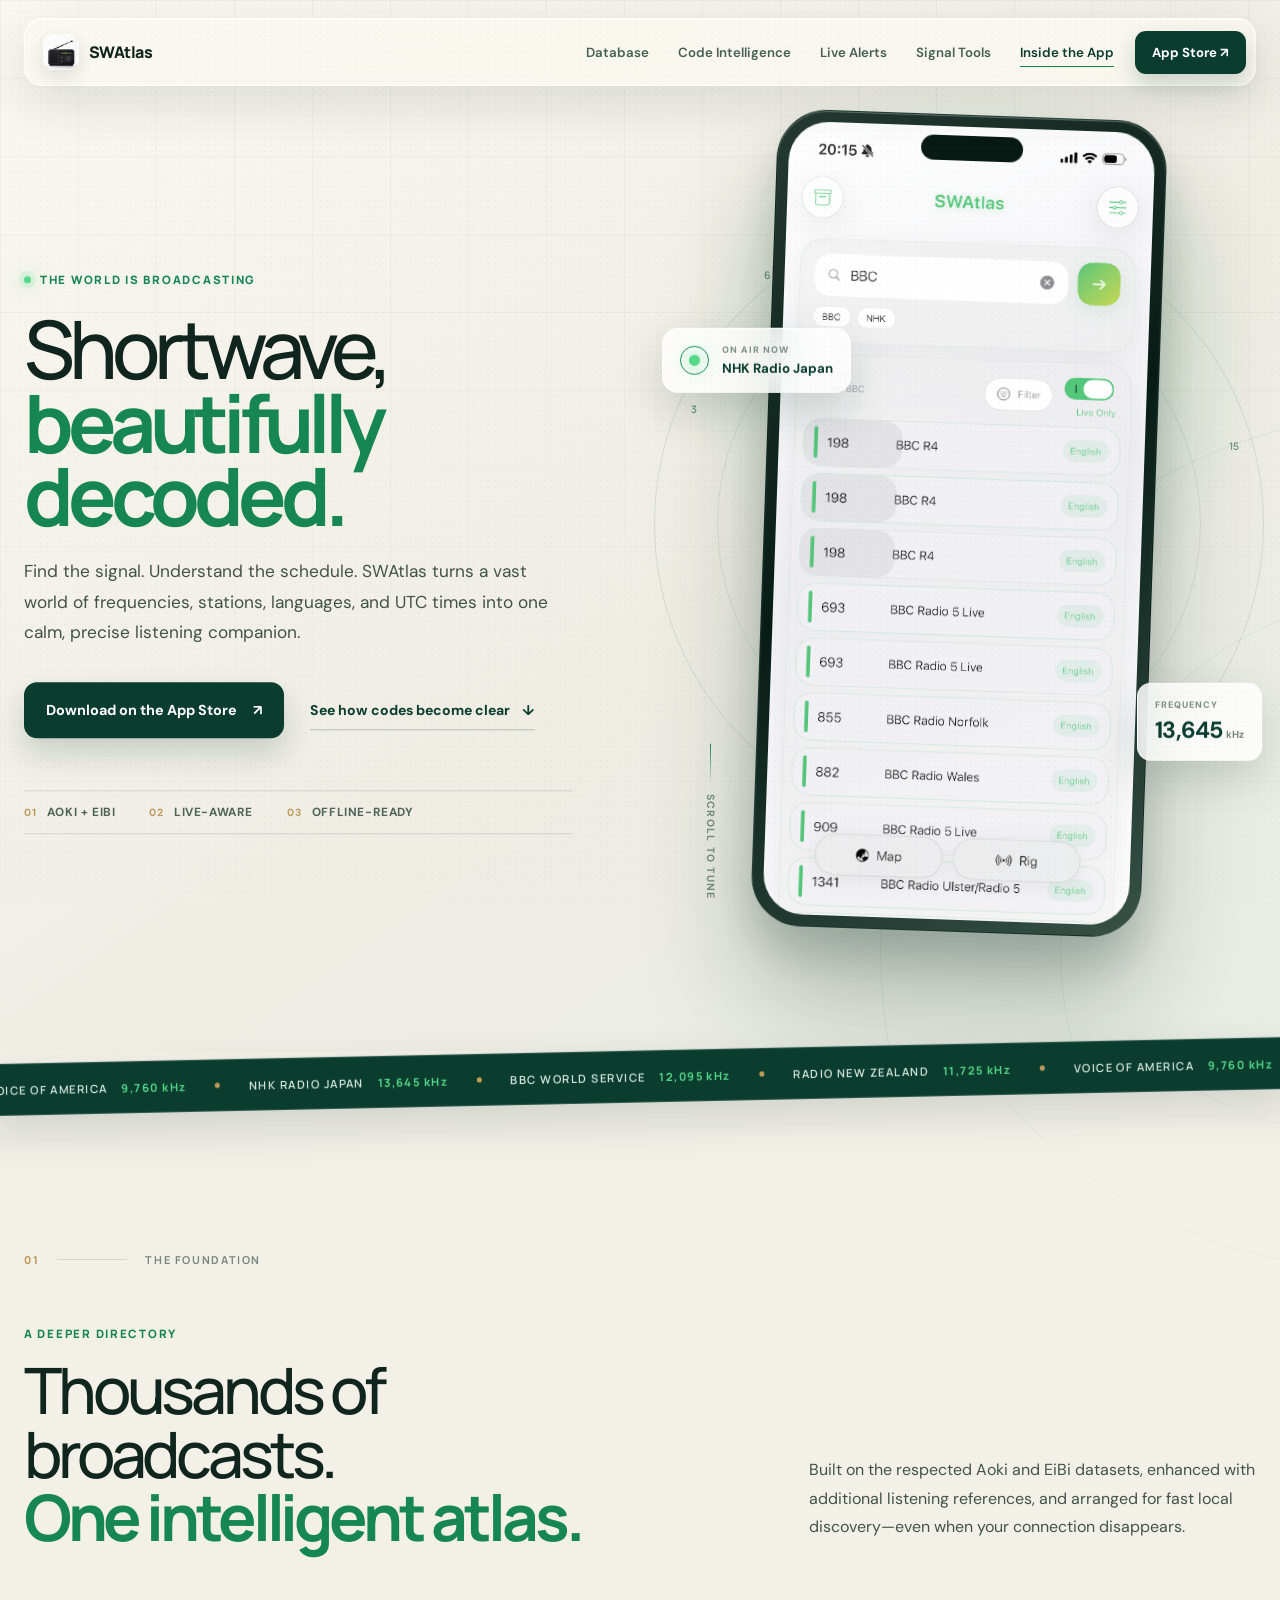
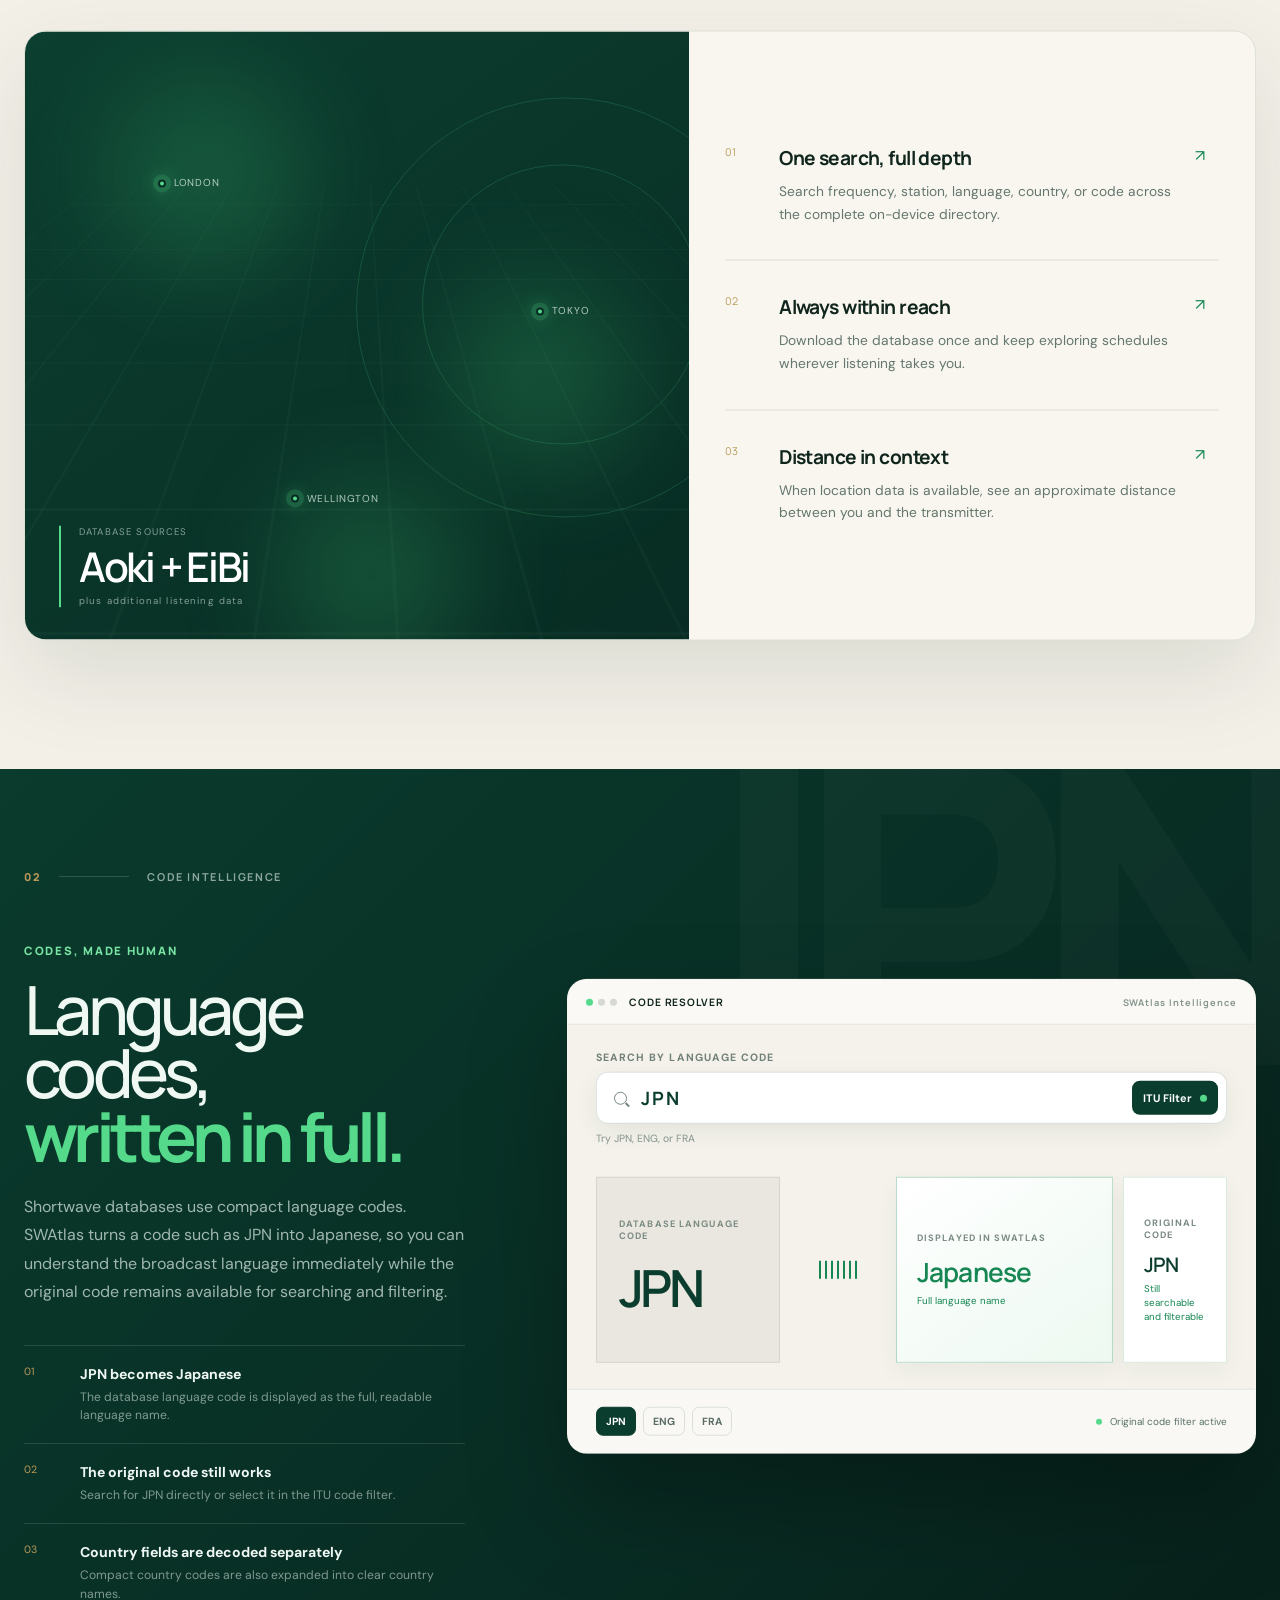
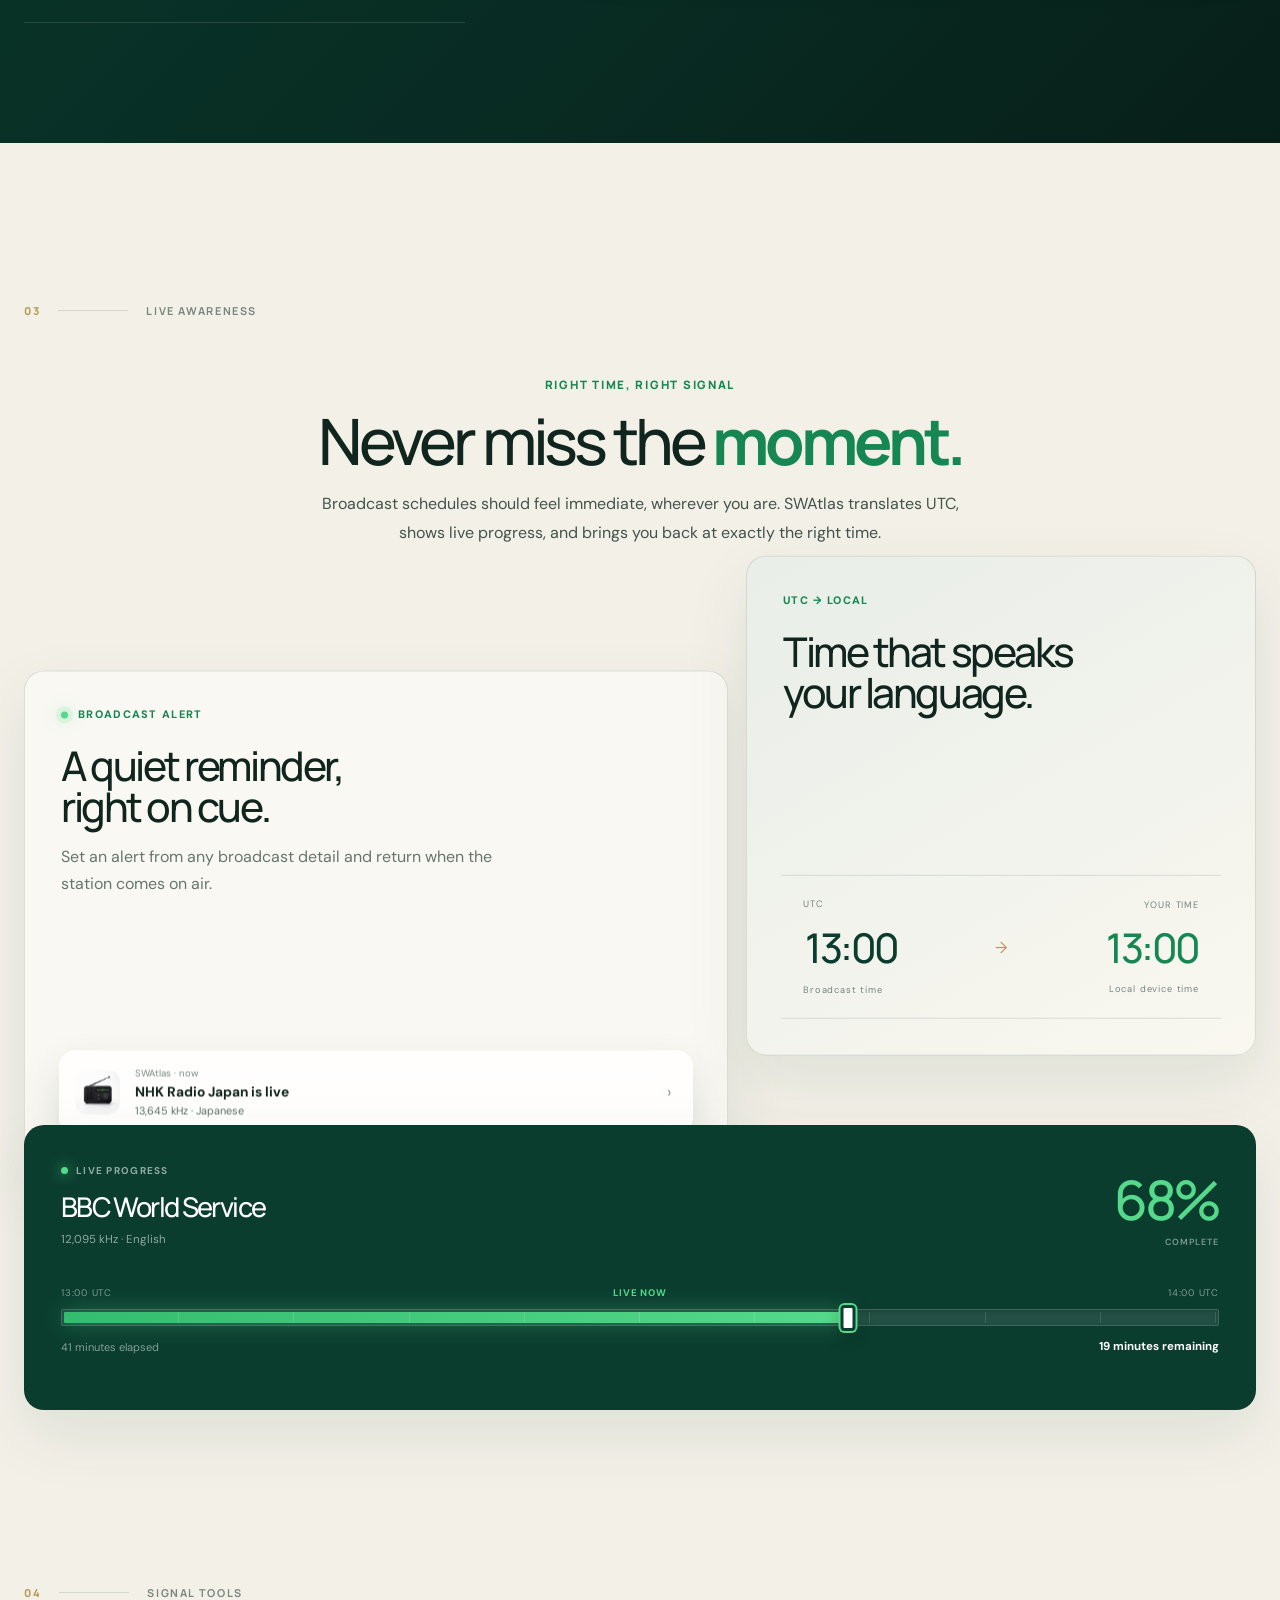
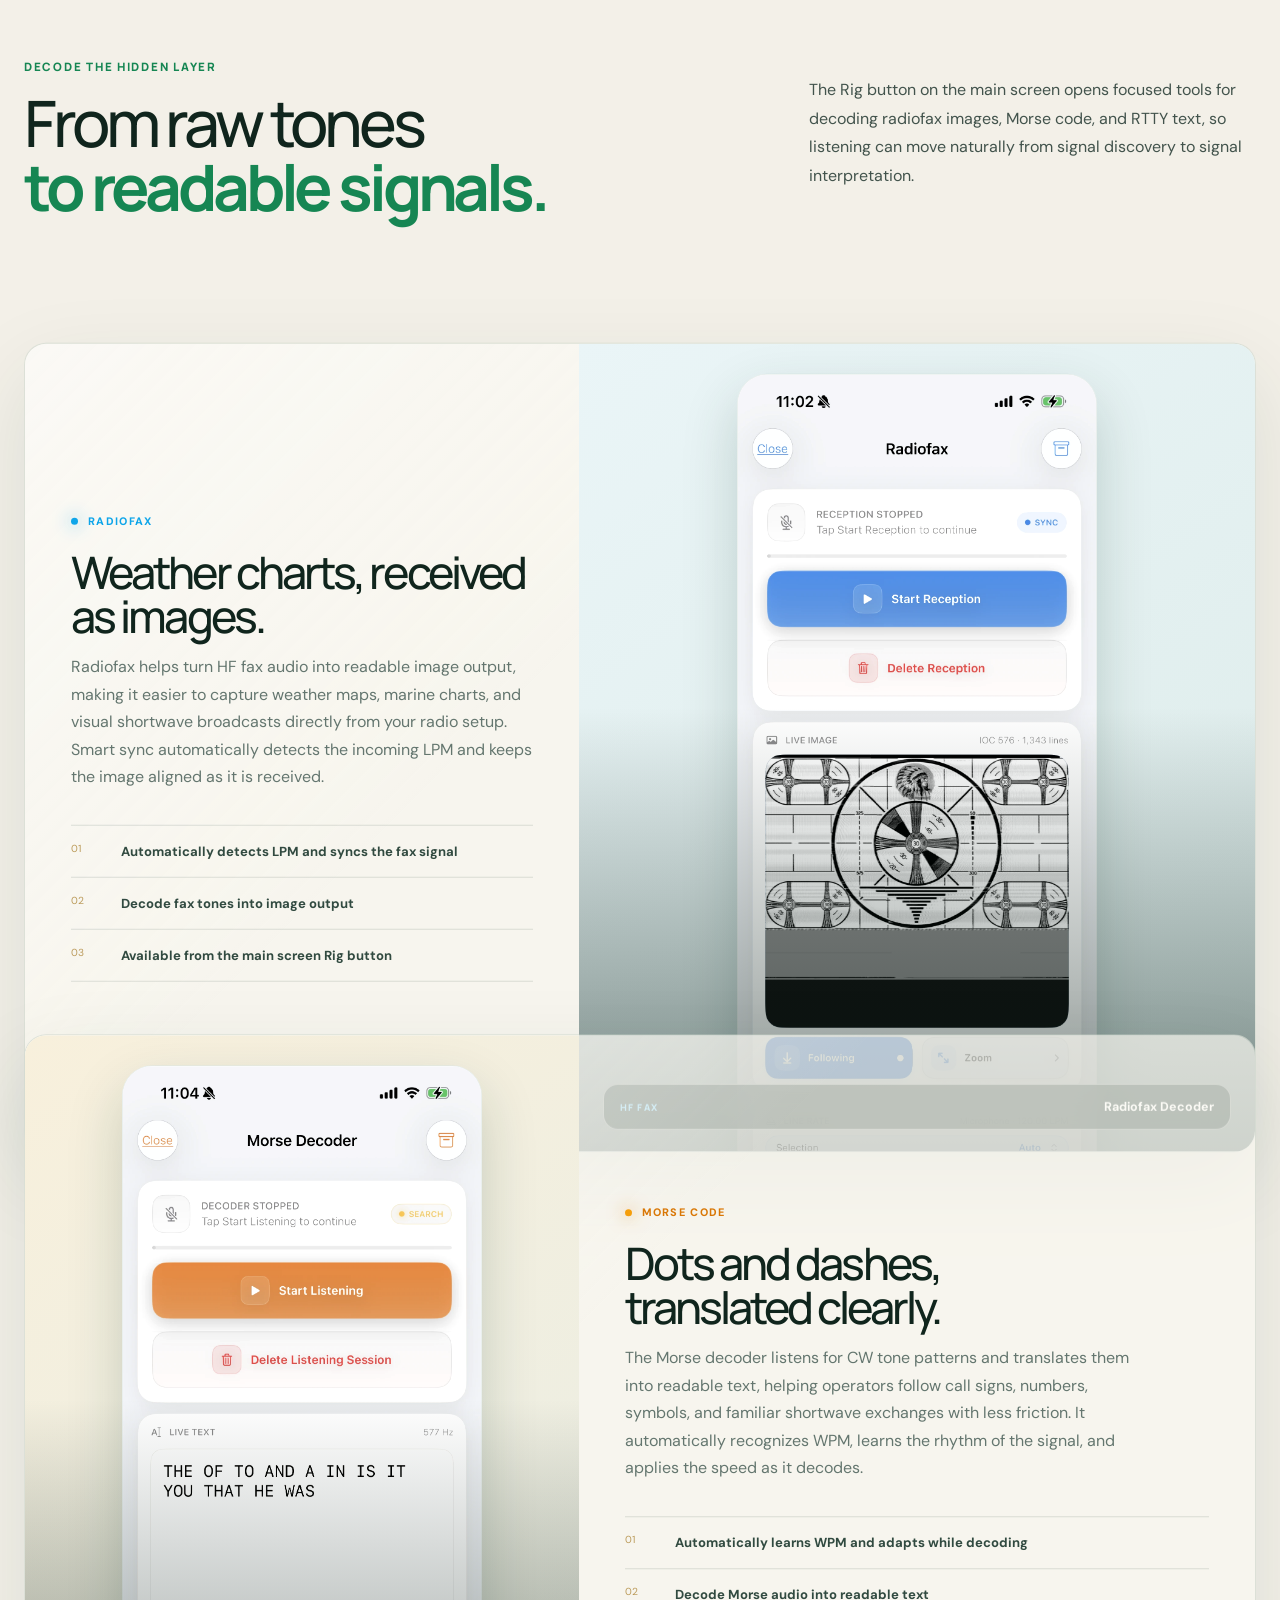
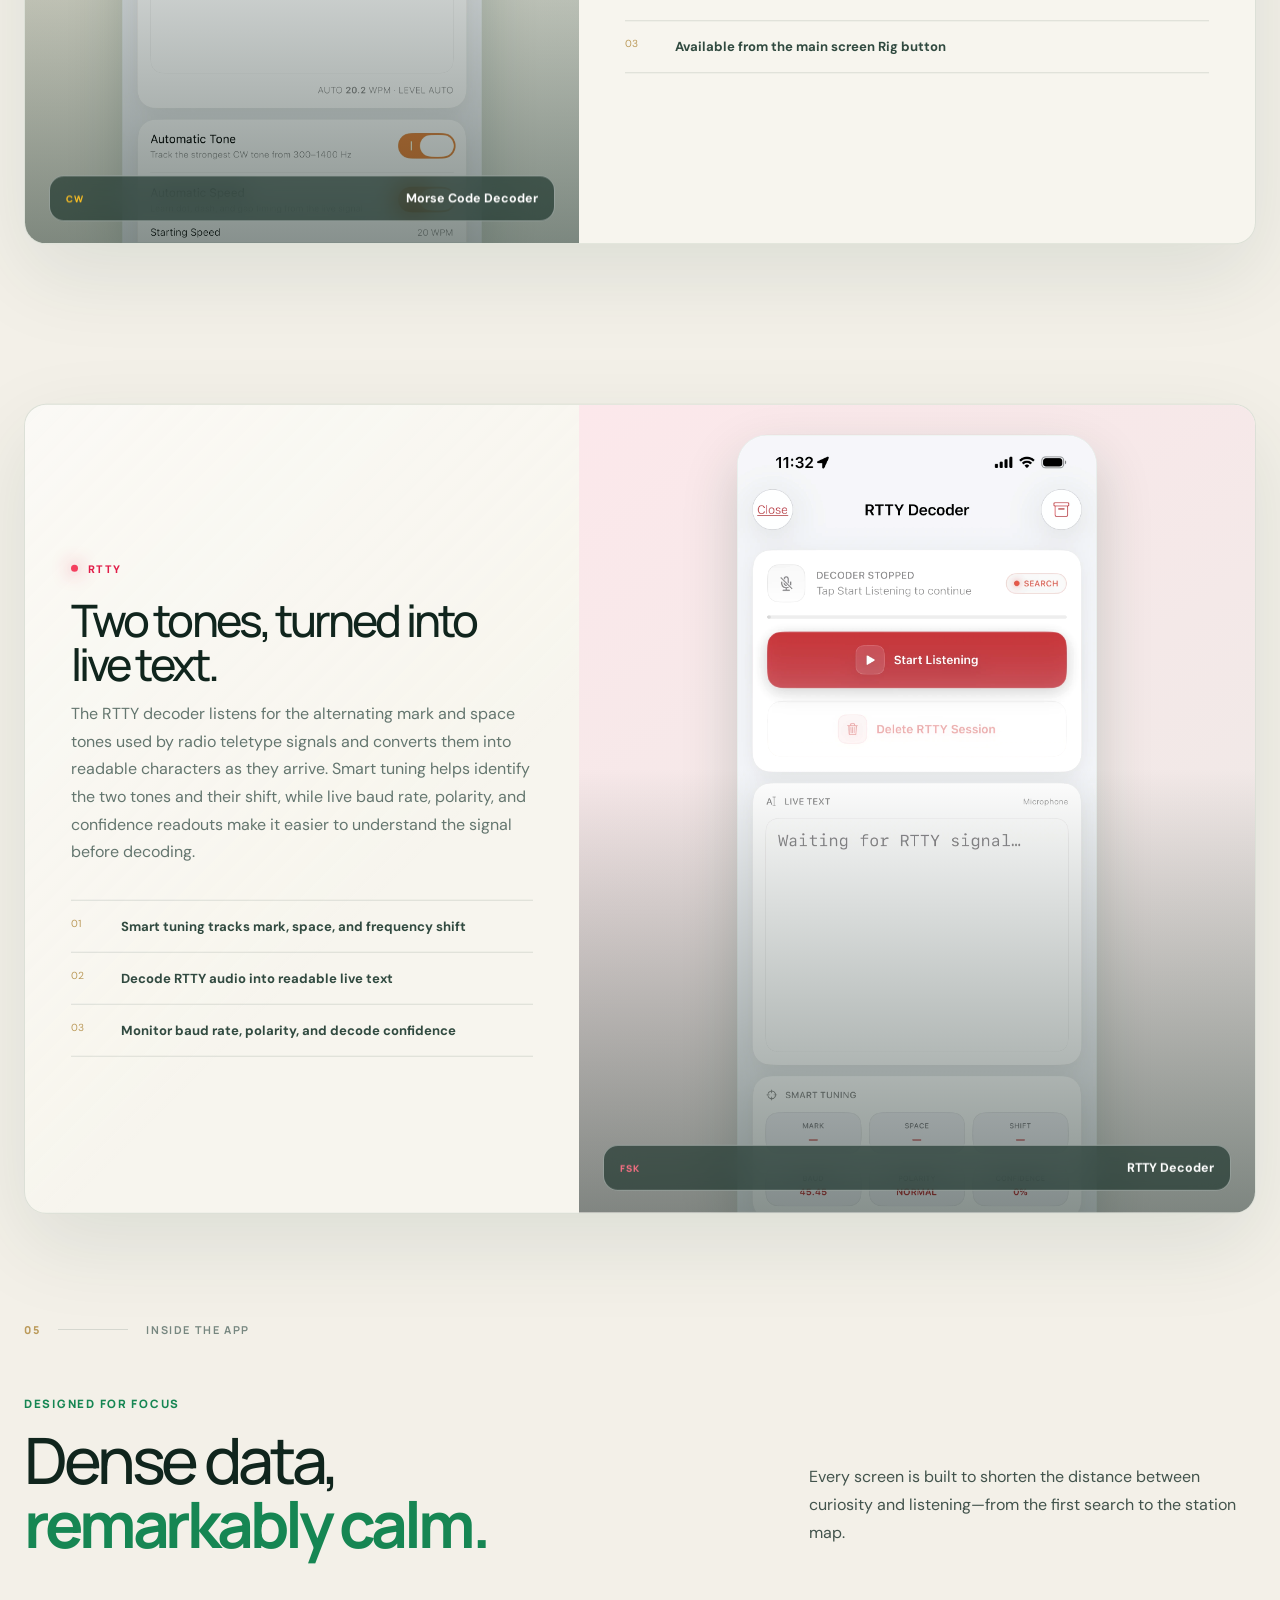
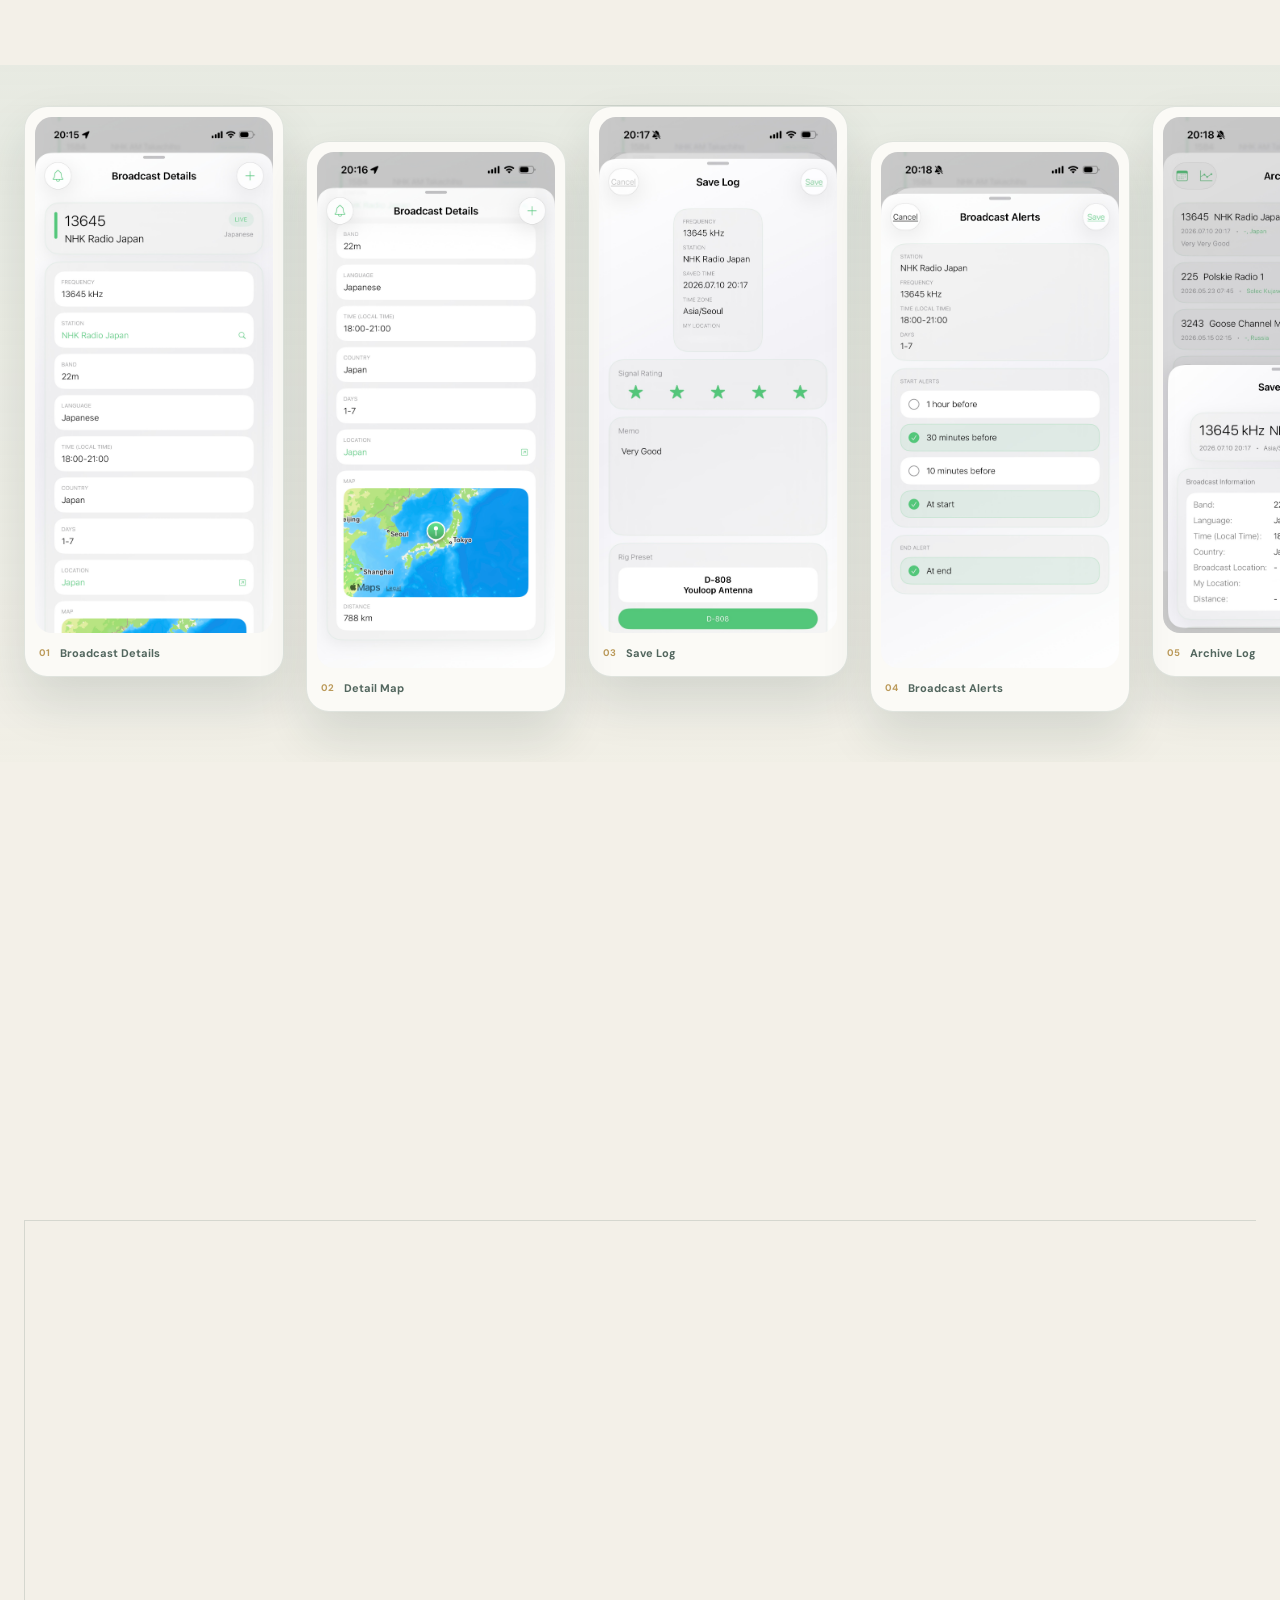
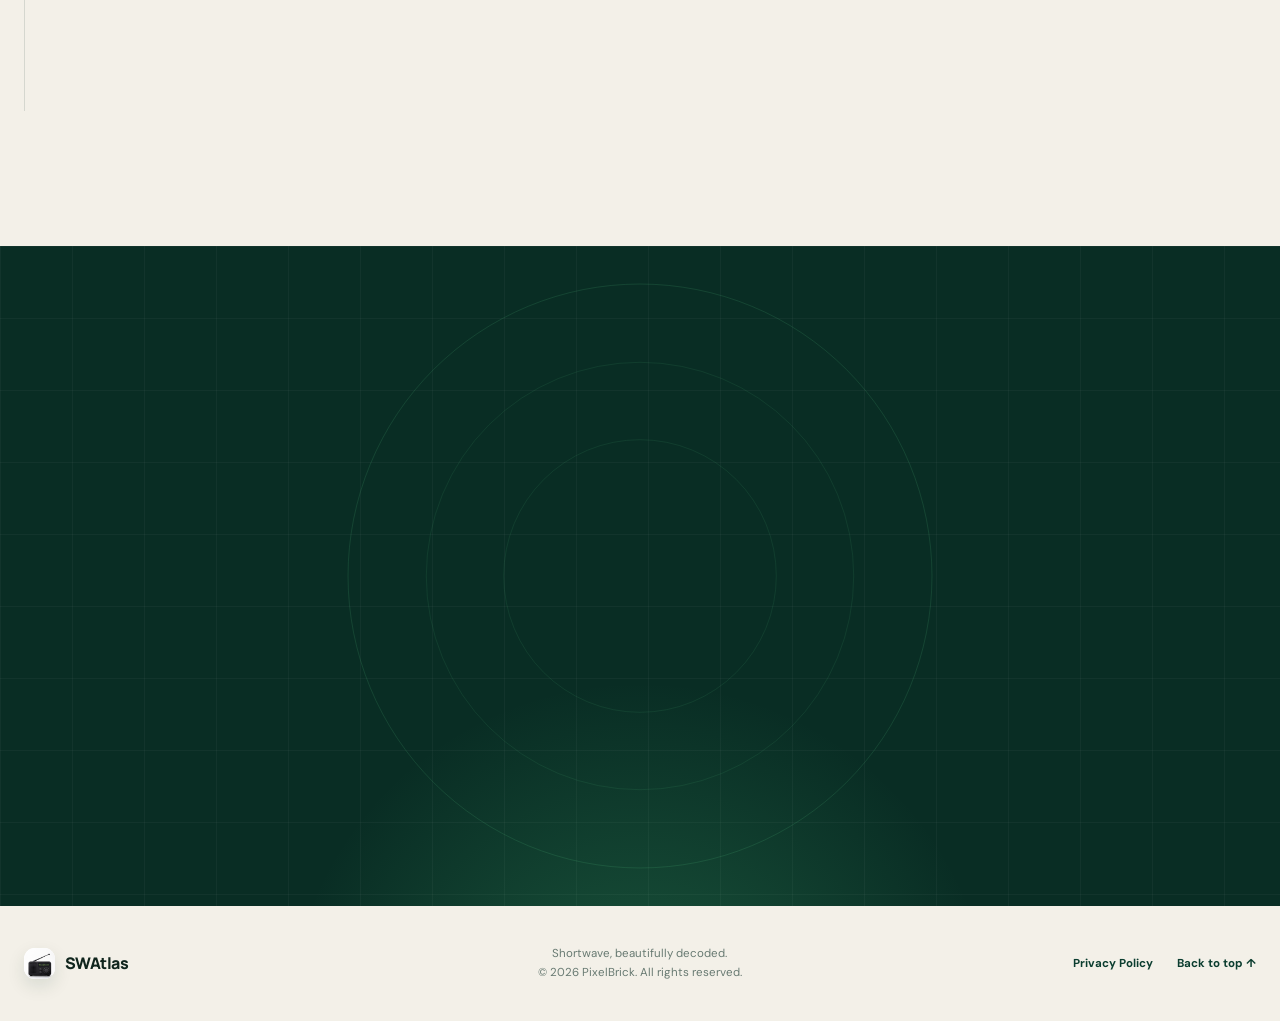
==== commit 304ee27b: "Add files via upload" ====
--- a/index.html
+++ b/index.html
@@ -15,6 +15,9 @@
   <meta name="twitter:description" content="Find the signal. Understand the schedule. Explore a world of shortwave with clarity.">
   <meta name="twitter:image" content="og.png">
   <link rel="icon" type="image/png" href="ico.png">
+  <link rel="preload" as="image" href="signal1.webp" type="image/webp" fetchpriority="low">
+  <link rel="preload" as="image" href="signal2.webp" type="image/webp" fetchpriority="low">
+  <link rel="preload" as="image" href="signal3.webp" type="image/webp" fetchpriority="low">
   <link rel="preconnect" href="https://fonts.googleapis.com">
   <link rel="preconnect" href="https://fonts.gstatic.com" crossorigin>
   <link href="https://fonts.googleapis.com/css2?family=DM+Sans:wght@400;500;600;700&amp;family=Manrope:wght@400;500;600;700;800&amp;display=swap" rel="stylesheet">
@@ -41,6 +44,7 @@
           <a href="#database" class="top-anchor-link">Database</a>
           <a href="#code-intelligence" class="top-anchor-link">Code Intelligence</a>
           <a href="#live-tools" class="top-anchor-link">Live Alerts</a>
+          <a href="#signal-tools" class="top-anchor-link">Signal Tools</a>
           <a href="#experience" class="top-anchor-link">Inside the App</a>
           <a href="https://apps.apple.com/app/swatlas-shortwave-explorer/id6761421523" class="download-link" target="_blank" rel="noopener noreferrer">App Store <span aria-hidden="true">↗</span></a>
         </div>
@@ -254,8 +258,72 @@
         </div>
       </section>
 
+      <section class="section signal-tools-section" id="signal-tools">
+        <div class="section-index reveal"><span>04</span><i></i><b>SIGNAL TOOLS</b></div>
+        <div class="section-heading split-heading signal-tools-heading">
+          <div class="reveal">
+            <span class="section-tag">Decode the hidden layer</span>
+            <h2>From raw tones<br><em>to readable signals.</em></h2>
+          </div>
+          <p class="reveal">The Rig button on the main screen opens focused tools for decoding radiofax images, Morse code, and RTTY text, so listening can move naturally from signal discovery to signal interpretation.</p>
+        </div>
+
+        <div class="signal-tools-grid">
+          <article class="signal-tool-card signal-tool-fax reveal" data-parallax="0.014">
+            <div class="signal-tool-copy">
+              <div class="card-kicker">Radiofax</div>
+              <h3>Weather charts, received as images.</h3>
+              <p>Radiofax helps turn HF fax audio into readable image output, making it easier to capture weather maps, marine charts, and visual shortwave broadcasts directly from your radio setup. Smart sync automatically detects the incoming LPM and keeps the image aligned as it is received.</p>
+              <ul class="signal-tool-points">
+                <li><span>01</span><strong>Automatically detects LPM and syncs the fax signal</strong></li>
+                <li><span>02</span><strong>Decode fax tones into image output</strong></li>
+                <li><span>03</span><strong>Available from the main screen Rig button</strong></li>
+              </ul>
+            </div>
+            <figure class="signal-tool-visual signal-tool-visual-fax">
+              <img src="signal1.webp" alt="SWAtlas radiofax decoding feature" width="1179" height="2556" loading="eager" decoding="async" fetchpriority="low" onerror="this.closest('.signal-tool-visual').classList.add('is-missing'); this.remove();">
+              <figcaption><span>HF FAX</span><strong>Radiofax Decoder</strong></figcaption>
+            </figure>
+          </article>
+
+          <article class="signal-tool-card signal-tool-morse reveal" data-parallax="-0.012">
+            <figure class="signal-tool-visual signal-tool-visual-morse">
+              <img src="signal2.webp" alt="SWAtlas Morse code decoder feature" width="1179" height="2556" loading="eager" decoding="async" fetchpriority="low" onerror="this.closest('.signal-tool-visual').classList.add('is-missing'); this.remove();">
+              <figcaption><span>CW</span><strong>Morse Code Decoder</strong></figcaption>
+            </figure>
+            <div class="signal-tool-copy">
+              <div class="card-kicker">Morse code</div>
+              <h3>Dots and dashes, translated clearly.</h3>
+              <p>The Morse decoder listens for CW tone patterns and translates them into readable text, helping operators follow call signs, numbers, symbols, and familiar shortwave exchanges with less friction. It automatically recognizes WPM, learns the rhythm of the signal, and applies the speed as it decodes.</p>
+              <ul class="signal-tool-points">
+                <li><span>01</span><strong>Automatically learns WPM and adapts while decoding</strong></li>
+                <li><span>02</span><strong>Decode Morse audio into readable text</strong></li>
+                <li><span>03</span><strong>Available from the main screen Rig button</strong></li>
+              </ul>
+            </div>
+          </article>
+
+          <article class="signal-tool-card signal-tool-rtty reveal" data-parallax="0.01">
+            <div class="signal-tool-copy">
+              <div class="card-kicker">RTTY</div>
+              <h3>Two tones, turned into live text.</h3>
+              <p>The RTTY decoder listens for the alternating mark and space tones used by radio teletype signals and converts them into readable characters as they arrive. Smart tuning helps identify the two tones and their shift, while live baud rate, polarity, and confidence readouts make it easier to understand the signal before decoding.</p>
+              <ul class="signal-tool-points">
+                <li><span>01</span><strong>Smart tuning tracks mark, space, and frequency shift</strong></li>
+                <li><span>02</span><strong>Decode RTTY audio into readable live text</strong></li>
+                <li><span>03</span><strong>Monitor baud rate, polarity, and decode confidence</strong></li>
+              </ul>
+            </div>
+            <figure class="signal-tool-visual signal-tool-visual-rtty">
+              <img src="signal3.webp" alt="SWAtlas RTTY decoder feature" width="1179" height="2556" loading="lazy" decoding="async" onerror="this.closest('.signal-tool-visual').classList.add('is-missing'); this.remove();">
+              <figcaption><span>FSK</span><strong>RTTY Decoder</strong></figcaption>
+            </figure>
+          </article>
+        </div>
+      </section>
+
       <section class="section experience-section" id="experience">
-        <div class="section-index reveal"><span>04</span><i></i><b>INSIDE THE APP</b></div>
+        <div class="section-index reveal"><span>05</span><i></i><b>INSIDE THE APP</b></div>
         <div class="section-heading split-heading">
           <div class="reveal"><span class="section-tag">Designed for focus</span><h2>Dense data,<br><em>remarkably calm.</em></h2></div>
           <p class="reveal">Every screen is built to shorten the distance between curiosity and listening—from the first search to the station map.</p>
@@ -277,7 +345,7 @@
       </section>
 
       <section class="section feature-section" id="features">
-        <div class="section-index reveal"><span>05</span><i></i><b>THE COMPLETE TOOLKIT</b></div>
+        <div class="section-index reveal"><span>06</span><i></i><b>THE COMPLETE TOOLKIT</b></div>
         <div class="feature-intro">
           <div class="reveal"><span class="section-tag">Built for listeners</span><h2>Everything essential.<br><em>Nothing in the way.</em></h2></div>
           <a class="text-button reveal" href="https://apps.apple.com/app/swatlas-shortwave-explorer/id6761421523" target="_blank" rel="noopener noreferrer">Explore SWAtlas on the App Store <span aria-hidden="true">↗</span></a>
--- a/style.css
+++ b/style.css
@@ -155,6 +155,13 @@
 .live-card-time{background:linear-gradient(150deg,#e9eee8,#f9f7f0)}.time-dial{position:absolute;left:34px;right:34px;bottom:36px;display:grid;grid-template-columns:1fr 28px 1fr;gap:10px;align-items:center;padding:22px;border-top:1px solid var(--line);border-bottom:1px solid var(--line)}.time-column small,.time-column span{display:block;color:#75857e;font-size:.58rem;letter-spacing:.09em}.time-column input,.time-column strong{display:block;width:100%;margin:8px 0;border:0;outline:0;background:transparent;color:var(--emerald);font:500 clamp(2rem,3.2vw,3.25rem) "Manrope",sans-serif;letter-spacing:-.06em}.time-column.local{text-align:right}.time-column.local strong{color:var(--mint-deep)}.time-arrow{text-align:center;color:var(--gold)}
 .live-progress-header{display:flex;align-items:flex-end;justify-content:space-between;gap:30px}.live-progress-label{display:flex;align-items:center;gap:8px;color:rgba(224,240,232,.62);font-size:.62rem;font-weight:700;letter-spacing:.13em}.live-progress-label i{width:7px;height:7px;border-radius:50%;background:var(--mint);box-shadow:0 0 14px var(--mint);animation:live-pulse 2s ease-in-out infinite}.live-progress-header h3{margin:16px 0 7px;font-size:1.7rem}.live-progress-header>div>small{color:rgba(226,240,233,.6);font-size:.72rem}.live-progress-header>strong{color:var(--mint);font:500 3.4rem "Manrope",sans-serif;letter-spacing:-.06em}.live-progress-header>strong small{display:block;color:rgba(226,240,233,.52);font:600 .56rem "DM Sans",sans-serif;letter-spacing:.11em;text-align:right;text-transform:uppercase}.broadcast-progress{margin-top:38px}.progress-time,.progress-status{display:flex;align-items:center;justify-content:space-between;gap:20px}.progress-time{margin-bottom:10px;color:rgba(228,242,234,.52);font-size:.6rem;letter-spacing:.08em}.progress-time span:nth-child(2){color:var(--mint);font-weight:700}.progress-track{position:relative;height:17px;overflow:visible;border:1px solid rgba(255,255,255,.12);border-radius:2px;background:rgba(255,255,255,.1);box-shadow:inset 0 2px 5px rgba(0,0,0,.14)}.progress-track::after{content:"";position:absolute;inset:2px;background:repeating-linear-gradient(90deg,transparent 0 calc(10% - 1px),rgba(255,255,255,.13) calc(10% - 1px) 10%);pointer-events:none}.progress-track>span{position:absolute;inset:2px auto 2px 2px;width:calc(var(--live-progress) - 2px);border-radius:1px;background:linear-gradient(90deg,#34bc70,var(--mint));box-shadow:0 0 22px rgba(85,217,138,.42);transform-origin:left;animation:progress-grow 1.35s cubic-bezier(.2,.8,.2,1) both}.progress-track>i{position:absolute;z-index:2;top:50%;left:var(--live-progress);width:15px;height:26px;border:3px solid var(--emerald);border-radius:4px;background:#fff;box-shadow:0 0 0 2px var(--mint),0 5px 17px rgba(0,0,0,.25);transform:translate(-50%,-50%)}@keyframes progress-grow{from{transform:scaleX(0)}to{transform:scaleX(1)}}.progress-status{margin-top:13px;color:rgba(228,242,234,.55);font-size:.69rem}.progress-status strong{color:#fff;font-size:.72rem}
 
+.signal-tools-section{padding-top:155px;padding-bottom:25px}.signal-tools-heading{align-items:center}.signal-tools-grid{display:grid;gap:22px}.signal-tool-card{position:relative;display:grid;grid-template-columns:.9fr 1.1fr;min-height:500px;overflow:hidden;border:1px solid rgba(16,67,49,.12);border-radius:22px;background:rgba(250,248,241,.68);box-shadow:0 30px 85px rgba(24,58,46,.1)}.signal-tool-card::before{content:"";position:absolute;inset:0;pointer-events:none;background:linear-gradient(135deg,rgba(255,255,255,.42),transparent 42%)}.signal-tool-copy{position:relative;z-index:2;display:flex;flex-direction:column;justify-content:center;padding:46px}.signal-tool-copy h3{max-width:500px;margin:22px 0 15px;font-size:clamp(2.2rem,3.5vw,3.75rem);line-height:.98;letter-spacing:-.065em;font-weight:500}.signal-tool-copy p{max-width:520px;margin:0;color:#64766f;line-height:1.72}.signal-tool-points{list-style:none;margin:34px 0 0;padding:0;border-top:1px solid var(--line)}.signal-tool-points li{display:grid;grid-template-columns:38px 1fr;gap:12px;padding:16px 0;border-bottom:1px solid var(--line)}.signal-tool-points span{color:var(--gold);font-size:.64rem}.signal-tool-points strong{color:#314a40;font-size:.82rem;line-height:1.45}.signal-tool-visual{position:relative;display:grid;place-items:start center;min-height:500px;margin:0;padding:30px 24px 0;overflow:hidden;background:#e8eee9}.signal-tool-visual::before{content:"";position:absolute;inset:0;z-index:1;pointer-events:none;background:linear-gradient(180deg,transparent 45%,rgba(5,25,18,.48))}.signal-tool-visual img{position:relative;display:block;width:min(74%,360px);height:auto;min-height:0;border:1px solid rgba(16,67,49,.1);border-radius:30px 30px 0 0;background:#fff;box-shadow:0 24px 55px rgba(20,58,45,.2);object-fit:contain;object-position:top center;filter:saturate(.94) contrast(1.03)}.signal-tool-visual figcaption{position:absolute;left:24px;right:24px;bottom:22px;z-index:3;display:flex;align-items:center;justify-content:space-between;gap:18px;padding:14px 16px;border:1px solid rgba(255,255,255,.44);border-radius:15px;color:#fff;background:rgba(6,32,24,.56);backdrop-filter:blur(14px)}.signal-tool-visual figcaption span{font:800 .58rem "Manrope",sans-serif;letter-spacing:.14em}.signal-tool-visual figcaption strong{font-size:.78rem}.signal-tool-visual-fax{background:linear-gradient(145deg,#eaf5f7,#dcebe9)}.signal-tool-visual-morse{background:linear-gradient(145deg,#f8f0dc,#e9ede4)}.signal-tool-visual-fax figcaption span{color:#7dd3fc}.signal-tool-visual-morse figcaption span{color:#fbbf24}.signal-tool-visual.is-missing::after{content:"Preview image pending";position:absolute;inset:0;z-index:2;display:grid;place-items:center;color:#6a7c74;font:700 .72rem "Manrope",sans-serif;letter-spacing:.14em;text-transform:uppercase}.signal-tool-visual.is-missing img{display:none}.signal-tool-fax .card-kicker::before,.signal-tool-morse .card-kicker::before{content:"";width:7px;height:7px;border-radius:50%;box-shadow:0 0 18px currentColor}.signal-tool-fax .card-kicker{color:#0ea5e9}.signal-tool-fax .card-kicker::before{background:#0ea5e9}.signal-tool-morse .card-kicker{color:#d97706}.signal-tool-morse .card-kicker::before{background:#f59e0b}
+
+.signal-tool-visual-rtty{background:linear-gradient(145deg,#fce8eb,#ece9e5)}
+.signal-tool-visual-rtty figcaption span{color:#fb7185}
+.signal-tool-rtty .card-kicker{color:#e11d48}
+.signal-tool-rtty .card-kicker::before{content:"";width:7px;height:7px;border-radius:50%;background:#f43f5e;box-shadow:0 0 18px currentColor}
+
 .experience-section{max-width:none;padding-left:0;padding-right:0;overflow:hidden}.experience-section>.section-index,.experience-section>.section-heading,.gallery-instruction{max-width:var(--max);margin-left:auto;margin-right:auto;padding-left:24px;padding-right:24px}.gallery-instruction{display:flex;align-items:center;gap:10px;margin-top:46px;margin-bottom:-42px;color:#667a72;font-size:.69rem;font-weight:700;letter-spacing:.05em}.gallery-instruction span{display:grid;place-items:center;width:27px;height:27px;border:1px solid var(--line);border-radius:50%;color:var(--mint-deep)}.screen-showcase{position:relative;margin-top:70px;padding:40px 0 85px;overflow-x:auto;overflow-y:hidden;scroll-behavior:smooth;scroll-snap-type:x proximity;scrollbar-width:none;cursor:grab;background:linear-gradient(180deg,rgba(213,225,217,.4),rgba(235,235,226,.2));touch-action:pan-x pan-y}.screen-showcase::-webkit-scrollbar{display:none}.screen-showcase.is-dragging{cursor:grabbing;scroll-behavior:auto;user-select:none}.screen-showcase::before{content:"";position:sticky;z-index:2;display:block;left:0;right:0;top:0;height:1px;background:linear-gradient(90deg,transparent,var(--line),transparent)}.screen-rail{width:max-content;display:flex;gap:22px;padding-left:max(24px,calc((100vw - var(--max))/2 + 24px));padding-right:max(24px,calc((100vw - var(--max))/2 + 24px))}.screen-card{width:260px;margin:0;padding:10px 10px 16px;border:1px solid rgba(16,60,44,.12);border-radius:23px;background:#fbfaf6;box-shadow:0 25px 50px rgba(21,57,43,.13);scroll-snap-align:center;cursor:zoom-in;user-select:none;transition:transform .35s ease,box-shadow .35s ease}.screen-card:hover{transform:translateY(-12px) rotate(-1deg);box-shadow:0 32px 62px rgba(21,57,43,.18)}.screen-card-raised{transform:translateY(35px)}.screen-card-raised:hover{transform:translateY(23px) rotate(1deg)}.screen-card img{width:100%;aspect-ratio:1179/2556;object-fit:cover;object-position:top;border-radius:17px;pointer-events:none}.screen-card figcaption{display:flex;align-items:center;gap:10px;padding:13px 4px 0;color:#52665e;font-size:.69rem;font-weight:700}.screen-card figcaption span{color:var(--gold);font-size:.6rem}
 
 .lightbox-open{overflow:hidden}.gallery-lightbox{position:fixed;inset:0;z-index:200;display:grid;grid-template-columns:76px minmax(0,1fr) 76px;align-items:center;padding:28px;background:rgba(4,21,15,.88);backdrop-filter:blur(20px);opacity:0;visibility:hidden;transition:opacity .32s ease,visibility .32s ease}.gallery-lightbox.is-open{opacity:1;visibility:visible}.lightbox-stage{height:min(88vh,920px);display:grid;grid-template-rows:minmax(0,1fr) auto;justify-items:center;gap:14px;overflow:hidden}.lightbox-stage>img{width:auto;height:100%;max-width:min(78vw,560px);min-height:0;object-fit:contain;border-radius:20px;box-shadow:0 35px 90px rgba(0,0,0,.45);cursor:zoom-in;transform:scale(.94);transition:transform .45s cubic-bezier(.2,.8,.2,1),opacity .25s ease}.gallery-lightbox.is-open .lightbox-stage>img{transform:scale(1)}.gallery-lightbox .lightbox-stage>img.is-zoomed{transform:scale(1.5);cursor:zoom-out}.lightbox-caption{position:relative;z-index:2;display:flex;align-items:center;gap:14px;color:#fff}.lightbox-caption>span{color:var(--gold);font-size:.62rem;letter-spacing:.1em}.lightbox-caption>strong{font-size:.78rem}.lightbox-caption>small{color:rgba(255,255,255,.5);font-size:.62rem}.lightbox-close,.lightbox-nav{border:1px solid rgba(255,255,255,.18);color:#fff;background:rgba(255,255,255,.08);cursor:pointer;transition:background .25s ease,transform .25s ease}.lightbox-close:hover,.lightbox-nav:hover{background:rgba(255,255,255,.16);transform:scale(1.06)}.lightbox-close{position:absolute;top:24px;right:24px;width:46px;height:46px;border-radius:50%;font-size:1.6rem}.lightbox-nav{width:52px;height:70px;border-radius:14px;font-size:2.2rem}.lightbox-prev{justify-self:start}.lightbox-next{justify-self:end}
@@ -170,6 +177,109 @@
 /* Privacy policy keeps the same visual system without homepage motion. */
 .privacy-policy-page{background:linear-gradient(145deg,#faf8f1,#eef1eb);color:var(--ink)}.privacy-policy-page .page-shell{min-height:100vh}.privacy-policy-page .hero{min-height:auto;padding:90px 24px 20px;background:none}.privacy-policy-page .hero::before{display:none}.privacy-policy-page .hero-grid{display:block}.privacy-policy-page .hero-copy{opacity:1!important;transform:none!important}.privacy-policy-page .hero h1{font-size:clamp(2.8rem,6vw,5.5rem)!important;color:var(--emerald);background:none}.privacy-policy-page .hero-text{max-width:850px!important}.privacy-policy-page .section{padding-top:30px!important}.privacy-policy-page .privacy-policy-card{max-width:980px!important;padding:48px!important;border:1px solid var(--line);border-radius:20px;background:rgba(255,255,255,.74);box-shadow:0 28px 80px rgba(24,58,46,.1)}.privacy-policy-page .privacy-policy-card p{color:#53675f;line-height:1.8}.privacy-policy-page .mini-tag{display:block;margin-top:30px;color:var(--mint-deep);font:800 .72rem "Manrope",sans-serif;letter-spacing:.1em;text-transform:uppercase}
 .privacy-back{position:relative;z-index:2;display:inline-flex;max-width:900px;margin:0 auto 28px;padding-bottom:7px;border-bottom:1px solid rgba(11,61,47,.25);color:var(--emerald);font-size:.76rem;font-weight:700}
+
+/* Standalone beginner guide for the three in-app signal tools. */
+.signal-help-page{background:linear-gradient(160deg,#f8f5ed 0,#eef2ec 48%,#f3f0e8 100%)}
+.signal-help-page .grain{opacity:.025}
+.help-skip-link{position:fixed;z-index:200;top:10px;left:10px;padding:10px 14px;border-radius:9px;color:#fff;background:var(--emerald);transform:translateY(-150%);transition:transform .2s ease}
+.help-skip-link:focus{transform:translateY(0)}
+.help-topbar{position:sticky;z-index:70;top:0;padding:14px 22px;background:rgba(243,240,232,.76);backdrop-filter:blur(18px) saturate(140%);border-bottom:1px solid rgba(16,50,39,.08)}
+.help-topbar-inner{max-width:1180px;margin:0 auto;display:flex;align-items:center;gap:24px}
+.help-nav{display:flex;align-items:center;gap:3px;margin-left:auto}
+.help-nav a{padding:10px 12px;border-radius:9px;color:#53675f;font-size:.78rem;font-weight:700;transition:color .2s ease,background .2s ease}
+.help-nav a:hover{color:var(--emerald);background:rgba(255,255,255,.72)}
+.help-home-link{display:inline-flex;align-items:center;gap:7px;padding:11px 14px;border:1px solid var(--line);border-radius:10px;color:var(--emerald);background:rgba(255,255,255,.58);font-size:.76rem;font-weight:800;white-space:nowrap}
+.help-main{position:relative;z-index:2;max-width:1180px;margin:0 auto;padding:30px 22px 110px}
+.help-hero{position:relative;overflow:hidden;display:grid;grid-template-columns:minmax(0,1.2fr) minmax(300px,.8fr);gap:44px;align-items:center;min-height:610px;padding:clamp(42px,7vw,82px);border-radius:32px;color:#fff;background:radial-gradient(circle at 92% 10%,rgba(85,217,138,.22),transparent 27%),radial-gradient(circle at 5% 95%,rgba(187,154,90,.2),transparent 31%),var(--emerald-2);box-shadow:0 38px 90px rgba(10,45,35,.18)}
+.help-hero::before,.help-hero::after{content:"";position:absolute;border:1px solid rgba(113,230,160,.13);border-radius:50%;pointer-events:none}
+.help-hero::before{width:560px;height:560px;right:-310px;top:-270px}
+.help-hero::after{width:390px;height:390px;left:-255px;bottom:-245px}
+.help-hero-copy,.help-quick-start{position:relative;z-index:2}
+.help-eyebrow{display:flex;align-items:center;gap:10px;color:#8beab0;font:800 .68rem "Manrope",sans-serif;letter-spacing:.14em;text-transform:uppercase}
+.help-eyebrow::before{content:"";width:8px;height:8px;border-radius:50%;background:var(--mint);box-shadow:0 0 18px rgba(85,217,138,.8)}
+.help-hero h1{max-width:760px;margin:24px 0 22px;font:500 clamp(3rem,6.2vw,6.4rem)/.91 "Manrope",sans-serif;letter-spacing:-.075em}
+.help-hero h1 em{color:var(--mint);font-family:Georgia,serif;font-weight:400}
+.help-hero-copy>p{max-width:670px;margin:0;color:rgba(232,244,237,.72);font-size:clamp(1rem,1.6vw,1.16rem);line-height:1.75}
+.help-jump-links{display:flex;flex-wrap:wrap;gap:8px;margin-top:30px}
+.help-jump-links a{padding:10px 13px;border:1px solid rgba(255,255,255,.16);border-radius:999px;color:#eaf5ef;background:rgba(255,255,255,.06);font-size:.72rem;font-weight:700;transition:transform .2s ease,background .2s ease}
+.help-jump-links a:hover{transform:translateY(-2px);background:rgba(255,255,255,.12)}
+.help-quick-start{padding:28px;border:1px solid rgba(255,255,255,.13);border-radius:22px;background:rgba(255,255,255,.075);backdrop-filter:blur(14px)}
+.help-quick-start>span{color:var(--mint);font:800 .64rem "Manrope",sans-serif;letter-spacing:.13em;text-transform:uppercase}
+.help-quick-start h2{margin:14px 0 5px;font:600 1.35rem "Manrope",sans-serif;letter-spacing:-.035em}
+.help-quick-list{list-style:none;margin:20px 0 0;padding:0;counter-reset:quick-step}
+.help-quick-list li{position:relative;padding:15px 0 15px 43px;border-top:1px solid rgba(255,255,255,.11);color:rgba(234,245,239,.76);font-size:.82rem;line-height:1.55;counter-increment:quick-step}
+.help-quick-list li::before{content:counter(quick-step,decimal-leading-zero);position:absolute;left:0;top:15px;color:var(--mint);font:.7rem "Manrope",sans-serif}
+.help-section-intro{display:grid;grid-template-columns:.7fr 1.3fr;gap:50px;align-items:end;padding:115px 8px 42px}
+.help-section-intro span{color:var(--mint-deep);font:800 .68rem "Manrope",sans-serif;letter-spacing:.14em;text-transform:uppercase}
+.help-section-intro h2{margin:13px 0 0;font:500 clamp(2.3rem,5vw,4.8rem)/.96 "Manrope",sans-serif;letter-spacing:-.065em}
+.help-section-intro p{max-width:620px;margin:0;color:#5a6d65;line-height:1.8}
+.help-tool{display:grid;grid-template-columns:minmax(300px,.82fr) minmax(0,1.18fr);gap:clamp(32px,5vw,70px);align-items:start;margin:24px 0;padding:clamp(24px,4vw,48px);border:1px solid rgba(16,50,39,.11);border-radius:28px;background:rgba(251,250,246,.82);box-shadow:0 28px 80px rgba(24,58,46,.09)}
+.help-tool--reverse .help-tool-media{order:2}
+.help-tool-media{position:sticky;top:105px;display:grid;place-items:start center;min-height:570px;margin:0;padding:27px 22px 0;overflow:hidden;border-radius:21px;background:#e7eeea}
+.help-tool-media::after{content:"";position:absolute;inset:auto 0 0;height:32%;background:linear-gradient(transparent,rgba(8,38,29,.42));pointer-events:none}
+.help-tool-media img{position:relative;z-index:1;width:min(100%,345px);height:auto;border:1px solid rgba(16,50,39,.1);border-radius:30px 30px 0 0;background:#fff;box-shadow:0 22px 55px rgba(20,58,45,.2)}
+.help-tool-media figcaption{position:absolute;z-index:3;left:18px;right:18px;bottom:18px;display:flex;align-items:center;justify-content:space-between;gap:18px;padding:13px 15px;border:1px solid rgba(255,255,255,.38);border-radius:13px;color:#fff;background:rgba(7,34,26,.62);backdrop-filter:blur(12px);font-size:.74rem}
+.help-tool-media figcaption span{font:800 .59rem "Manrope",sans-serif;letter-spacing:.13em}
+.help-tool-media--fax{background:linear-gradient(150deg,#e8f4f7,#dce9e6)}
+.help-tool-media--fax figcaption span{color:#7dd3fc}
+.help-tool-media--morse{background:linear-gradient(150deg,#f8efd9,#e7ece4)}
+.help-tool-media--morse figcaption span{color:#fbbf24}
+.help-tool-media--rtty{background:linear-gradient(150deg,#fae7ea,#ebe9e6)}
+.help-tool-media--rtty figcaption span{color:#fb7185}
+.help-tool-content{min-width:0;padding:12px 0}
+.help-tool-label{display:flex;align-items:center;gap:10px;color:var(--mint-deep);font:800 .67rem "Manrope",sans-serif;letter-spacing:.13em;text-transform:uppercase}
+.help-tool-label span{display:grid;place-items:center;width:32px;height:32px;border:1px solid currentColor;border-radius:50%;font-size:.58rem}
+.help-tool-content h2{max-width:620px;margin:20px 0 17px;font:500 clamp(2.5rem,4.5vw,4.5rem)/.96 "Manrope",sans-serif;letter-spacing:-.065em}
+.help-lead{margin:0;color:#50655c;font-size:1.02rem;line-height:1.8}
+.help-simple-explanation{margin:28px 0;padding:22px 24px;border-left:3px solid var(--mint);border-radius:0 14px 14px 0;color:#314a40;background:#eef5ef;line-height:1.7}
+.help-simple-explanation strong{display:block;margin-bottom:5px;color:var(--emerald);font-size:.78rem;letter-spacing:.04em}
+.help-test-card{margin:32px 0;padding:25px;border:1px solid rgba(16,50,39,.13);border-radius:18px;background:linear-gradient(145deg,rgba(255,255,255,.92),rgba(241,245,239,.82));box-shadow:0 16px 42px rgba(24,58,46,.07)}
+.help-test-heading{display:flex;align-items:center;justify-content:space-between;gap:20px;margin-bottom:18px}
+.help-test-heading>div>span{display:block;margin-bottom:7px;color:var(--mint-deep);font:800 .62rem "Manrope",sans-serif;letter-spacing:.13em;text-transform:uppercase}
+.help-test-heading h3{margin:0;font:600 1.12rem "Manrope",sans-serif;letter-spacing:-.03em}
+.help-video-button{display:inline-flex;flex:0 0 auto;align-items:center;justify-content:center;gap:10px;min-height:44px;padding:11px 15px;border-radius:11px;color:#fff;background:#e11d48;font-size:.74rem;font-weight:800;box-shadow:0 10px 22px rgba(190,24,72,.18);transition:transform .2s ease,background .2s ease}
+.help-video-button:hover{transform:translateY(-2px);background:#be123c}
+.help-video-button>span{display:grid;place-items:center;width:23px;height:23px;border-radius:50%;color:#e11d48;background:#fff;font-size:.56rem}
+.help-test-card>p{margin:0;color:#586c63;font-size:.86rem;line-height:1.7}
+.help-test-steps{list-style:none;margin:22px 0 0;padding:0;counter-reset:test-step}
+.help-test-steps li{position:relative;padding:0 0 17px 41px;color:#5b6e65;font-size:.82rem;line-height:1.65;counter-increment:test-step}
+.help-test-steps li:last-child{padding-bottom:0}
+.help-test-steps li::before{content:counter(test-step);position:absolute;left:0;top:1px;display:grid;place-items:center;width:27px;height:27px;border-radius:8px;color:var(--emerald);background:#dff2e5;font:800 .65rem "Manrope",sans-serif}
+.help-test-steps strong{color:#294338}
+.help-learning-note{margin-top:21px;padding:14px 16px;border-radius:11px;color:#5c543e;background:#f5eedc;font-size:.78rem;line-height:1.6}
+.help-learning-note strong{color:#765d2e}
+.help-copy-block{padding:28px 0;border-top:1px solid var(--line)}
+.help-copy-block h3{margin:0 0 15px;font:600 1.2rem "Manrope",sans-serif;letter-spacing:-.03em}
+.help-copy-block>p{margin:0;color:#5a6d65;line-height:1.78}
+.help-step-list{list-style:none;margin:0;padding:0;counter-reset:help-step}
+.help-step-list li{position:relative;min-height:48px;padding:0 0 20px 57px;color:#566a61;line-height:1.7;counter-increment:help-step}
+.help-step-list li:last-child{padding-bottom:0}
+.help-step-list li::before{content:counter(help-step);position:absolute;left:0;top:0;display:grid;place-items:center;width:37px;height:37px;border-radius:11px;color:#fff;background:var(--emerald);font:800 .72rem "Manrope",sans-serif;box-shadow:0 8px 18px rgba(11,61,47,.17)}
+.help-step-list strong{color:#253e34}
+.help-readout-grid{display:grid;grid-template-columns:repeat(2,minmax(0,1fr));gap:9px;margin:0}
+.help-readout-grid>div{padding:16px;border:1px solid var(--line);border-radius:13px;background:rgba(255,255,255,.62)}
+.help-readout-grid dt{color:var(--emerald);font-size:.76rem;font-weight:800}
+.help-readout-grid dd{margin:6px 0 0;color:#65776f;font-size:.78rem;line-height:1.55}
+.help-tip{margin-top:28px;padding:20px 22px;border:1px solid rgba(187,154,90,.27);border-radius:14px;color:#5f553e;background:#f6f0e2;font-size:.84rem;line-height:1.65}
+.help-tip strong{color:#7c622f}
+.help-compare{margin-top:72px;padding:clamp(34px,6vw,70px);border-radius:28px;color:#fff;background:var(--emerald)}
+.help-compare>span{color:var(--mint);font:800 .66rem "Manrope",sans-serif;letter-spacing:.13em;text-transform:uppercase}
+.help-compare h2{max-width:760px;margin:15px 0 13px;font:500 clamp(2.3rem,5vw,4.5rem)/.98 "Manrope",sans-serif;letter-spacing:-.06em}
+.help-compare>p{max-width:720px;color:rgba(230,243,235,.65);line-height:1.75}
+.help-compare-grid{display:grid;grid-template-columns:repeat(3,1fr);gap:10px;margin-top:34px}
+.help-compare-card{padding:23px;border:1px solid rgba(255,255,255,.12);border-radius:16px;background:rgba(255,255,255,.055)}
+.help-compare-card span{color:var(--mint);font:.64rem "Manrope",sans-serif;letter-spacing:.1em}
+.help-compare-card h3{margin:28px 0 9px;font-size:1.07rem}
+.help-compare-card p{margin:0;color:rgba(232,244,237,.67);font-size:.8rem;line-height:1.65}
+.help-troubleshooting{display:grid;grid-template-columns:.75fr 1.25fr;gap:60px;margin:72px 0 0;padding:52px 8px 0;border-top:1px solid var(--line)}
+.help-troubleshooting h2{margin:10px 0 0;font:500 clamp(2.1rem,4vw,3.8rem)/1 "Manrope",sans-serif;letter-spacing:-.055em}
+.help-troubleshooting>div>span{color:var(--mint-deep);font:800 .65rem "Manrope",sans-serif;letter-spacing:.13em;text-transform:uppercase}
+.help-faq{display:grid;gap:10px}
+.help-faq details{padding:18px 20px;border:1px solid var(--line);border-radius:13px;background:rgba(255,255,255,.58)}
+.help-faq summary{color:var(--emerald);font-weight:800;cursor:pointer}
+.help-faq p{margin:12px 0 0;color:#5e7168;font-size:.84rem;line-height:1.7}
+.help-footer{position:relative;z-index:2;max-width:1180px;margin:0 auto;padding:30px 22px 48px;display:flex;align-items:center;justify-content:space-between;gap:24px;border-top:1px solid var(--line);color:#667970;font-size:.74rem}
+.help-footer p{margin:0;text-align:right}
 
 :focus-visible{outline:3px solid rgba(85,217,138,.48);outline-offset:4px}
 
@@ -181,19 +291,21 @@
 }
 
 @media (max-width:800px){
+  .help-topbar{padding:10px 12px}.help-topbar-inner{flex-wrap:wrap;gap:8px}.help-home-link{margin-left:auto}.help-nav{order:3;width:100%;margin:0;overflow-x:auto;scrollbar-width:none}.help-nav::-webkit-scrollbar{display:none}.help-nav a{flex:0 0 auto}.help-main{padding:18px 12px 75px}.help-hero{grid-template-columns:1fr;gap:34px;min-height:auto;padding:52px 28px;border-radius:23px}.help-quick-start{max-width:560px}.help-section-intro{grid-template-columns:1fr;gap:18px;padding:86px 8px 30px}.help-tool{grid-template-columns:1fr;padding:26px;border-radius:21px}.help-tool--reverse .help-tool-media{order:0}.help-tool-media{position:relative;top:auto;min-height:560px}.help-tool-content{padding-top:4px}.help-compare-grid{grid-template-columns:1fr}.help-troubleshooting{grid-template-columns:1fr;gap:30px}.help-footer{align-items:flex-start;flex-direction:column}.help-footer p{text-align:left}
   html{scroll-padding-top:82px}.top-anchor-bar{inset:10px 0 auto;padding:0 12px}.top-anchor-inner{min-height:60px;padding:7px 8px 7px 13px;border-radius:15px}.top-anchor-menu-button{display:flex;width:42px;height:42px;margin-left:auto;border:0;border-radius:10px;background:var(--emerald);flex-direction:column;align-items:center;justify-content:center;gap:5px}.top-anchor-menu-button span{width:17px;height:1.5px;background:#fff;transition:.2s ease}.top-anchor-menu-button.is-open span:first-child{transform:translateY(6.5px) rotate(45deg)}.top-anchor-menu-button.is-open span:nth-child(2){opacity:0}.top-anchor-menu-button.is-open span:last-child{transform:translateY(-6.5px) rotate(-45deg)}
   .top-anchor-nav{display:none;position:absolute;top:calc(100% + 8px);left:12px;right:12px;padding:9px;align-items:stretch;flex-direction:column;border:1px solid rgba(255,255,255,.7);border-radius:15px;background:rgba(250,248,241,.97);box-shadow:0 20px 50px rgba(10,47,36,.18)}.top-anchor-nav.is-open{display:flex}.top-anchor-link{padding:12px}.top-anchor-link::after{display:none}.download-link{margin:4px 0 0;text-align:center}
   .hero{padding:118px 18px 80px}.hero-grid{grid-template-columns:1fr;gap:60px}.hero-copy{text-align:center}.hero-text{margin:auto}.hero-actions,.hero-proof{justify-content:center}.hero-stage{min-height:620px}.phone-frame{width:min(340px,70vw)}.frequency-halo{width:510px;height:510px}.floating-live{left:4%;top:23%}.floating-frequency{right:2%}.scroll-cue{display:none}
   .section{padding:110px 18px 10px}.section-index{margin-bottom:40px}.split-heading{grid-template-columns:1fr;gap:22px}.database-panel{grid-template-columns:1fr}.database-visual{min-height:460px}.database-list{padding:10px 28px}
   .code-section{margin-top:100px;padding:80px 18px}.resolver-flow{grid-template-columns:1fr}.resolver-wave{height:54px;transform:rotate(90deg)}.source-code{min-height:130px}.resolved-values{min-height:150px}.demo-chips>span{display:none}
-  .live-bento{grid-template-columns:1fr}.live-card-progress{grid-column:auto}.feature-intro{align-items:flex-start;flex-direction:column}.site-footer{grid-template-columns:1fr;text-align:center}.site-footer>.top-brand,.site-footer>div{justify-content:center}
+  .live-bento{grid-template-columns:1fr}.live-card-progress{grid-column:auto}.signal-tool-card{grid-template-columns:1fr;min-height:auto}.signal-tool-morse .signal-tool-copy{order:-1}.signal-tool-copy{padding:34px 28px}.signal-tool-visual{min-height:390px;padding-top:24px}.signal-tool-visual img{width:min(70%,320px)}.feature-intro{align-items:flex-start;flex-direction:column}.site-footer{grid-template-columns:1fr;text-align:center}.site-footer>.top-brand,.site-footer>div{justify-content:center}
 }
 
 @media (max-width:520px){
+  .help-topbar .top-brand>span:last-child{display:none}.help-home-link{padding:9px 11px}.help-hero{padding:42px 22px}.help-hero h1{font-size:3.35rem}.help-quick-start{padding:22px}.help-tool{padding:16px;margin:14px 0}.help-tool-media{min-height:470px;padding:19px 13px 0;border-radius:16px}.help-tool-media img{width:min(100%,280px);border-radius:23px 23px 0 0}.help-tool-media figcaption{left:11px;right:11px;bottom:11px;align-items:flex-start;flex-direction:column;gap:4px}.help-tool-content{padding:15px 5px 5px}.help-tool-content h2{font-size:2.55rem}.help-simple-explanation{padding:18px}.help-test-card{padding:20px}.help-test-heading{align-items:stretch;flex-direction:column}.help-video-button{width:100%}.help-readout-grid{grid-template-columns:1fr}.help-compare{padding:34px 22px;border-radius:21px}.help-troubleshooting{padding-left:5px;padding-right:5px}
   .hero{padding-left:15px;padding-right:15px}.hero h1{font-size:3.55rem}.hero-text{font-size:.96rem}.hero-actions{flex-direction:column;gap:15px}.hero-proof span{margin-right:9px;padding-right:9px;font-size:.63rem}.hero-stage{min-height:560px}.phone-frame{width:270px;border-radius:39px}.hero-screenshot{border-radius:31px}.phone-sheen{border-radius:30px}.phone-frame::before{top:17px;width:78px;height:20px}.frequency-halo{width:400px;height:400px}.floating-card{padding:11px 12px}.floating-live{left:-3%}.floating-frequency{right:-4%}.floating-frequency strong{font-size:1.15rem}
   .section-heading h2,.feature-intro h2{font-size:2.75rem}.section-index i{width:38px}.database-panel{border-radius:15px}.database-visual{min-height:400px}.database-counter{left:24px}.database-counter strong{font-size:2.15rem}.database-list{padding:8px 20px}.database-row{grid-template-columns:32px 1fr 18px;padding:28px 0}
   .code-copy h2{font-size:3.35rem}.code-demo{border-radius:14px}.code-search-wrap,.resolver-flow,.demo-chips{padding-left:15px;padding-right:15px}.code-search button{font-size:0;width:37px;height:37px;justify-content:center}.resolved-values{grid-template-columns:1fr}.source-code strong{font-size:3.2rem}
-  .live-card{padding:25px}.live-card-alert,.live-card-time{min-height:470px}.notification-preview,.time-dial{left:22px;right:22px;bottom:24px}.time-dial{padding:18px 8px}.live-progress-header{align-items:flex-start}.live-progress-header>strong{font-size:2.35rem}.progress-time span:nth-child(2){display:none}.progress-status{align-items:flex-start;flex-direction:column;gap:6px}
+  .live-card{padding:25px}.live-card-alert,.live-card-time{min-height:470px}.notification-preview,.time-dial{left:22px;right:22px;bottom:24px}.time-dial{padding:18px 8px}.live-progress-header{align-items:flex-start}.live-progress-header>strong{font-size:2.35rem}.progress-time span:nth-child(2){display:none}.progress-status{align-items:flex-start;flex-direction:column;gap:6px}.signal-tools-section{padding-top:120px}.signal-tool-card{border-radius:16px}.signal-tool-copy{padding:30px 23px}.signal-tool-copy h3{font-size:2.45rem}.signal-tool-points li{grid-template-columns:30px 1fr}.signal-tool-visual{min-height:320px;padding:20px 16px 0}.signal-tool-visual img{width:min(72%,280px);border-radius:24px 24px 0 0}.signal-tool-visual figcaption{left:16px;right:16px;bottom:16px;align-items:flex-start;flex-direction:column;gap:4px}
   .screen-card{width:220px}.feature-grid{grid-template-columns:1fr}.feature-card{min-height:210px}.closing-section{min-height:570px}.closing-content h2{font-size:4rem}.closing-orbit{width:470px;height:470px}
   .gallery-lightbox{grid-template-columns:48px minmax(0,1fr) 48px;padding:16px 8px}.lightbox-nav{width:42px;height:58px}.lightbox-close{top:13px;right:13px}.lightbox-stage{height:88vh}.lightbox-stage>img{max-width:78vw;border-radius:15px}.lightbox-caption>small{display:none}
   .privacy-policy-page .privacy-policy-card{padding:28px 22px!important;border-radius:15px}
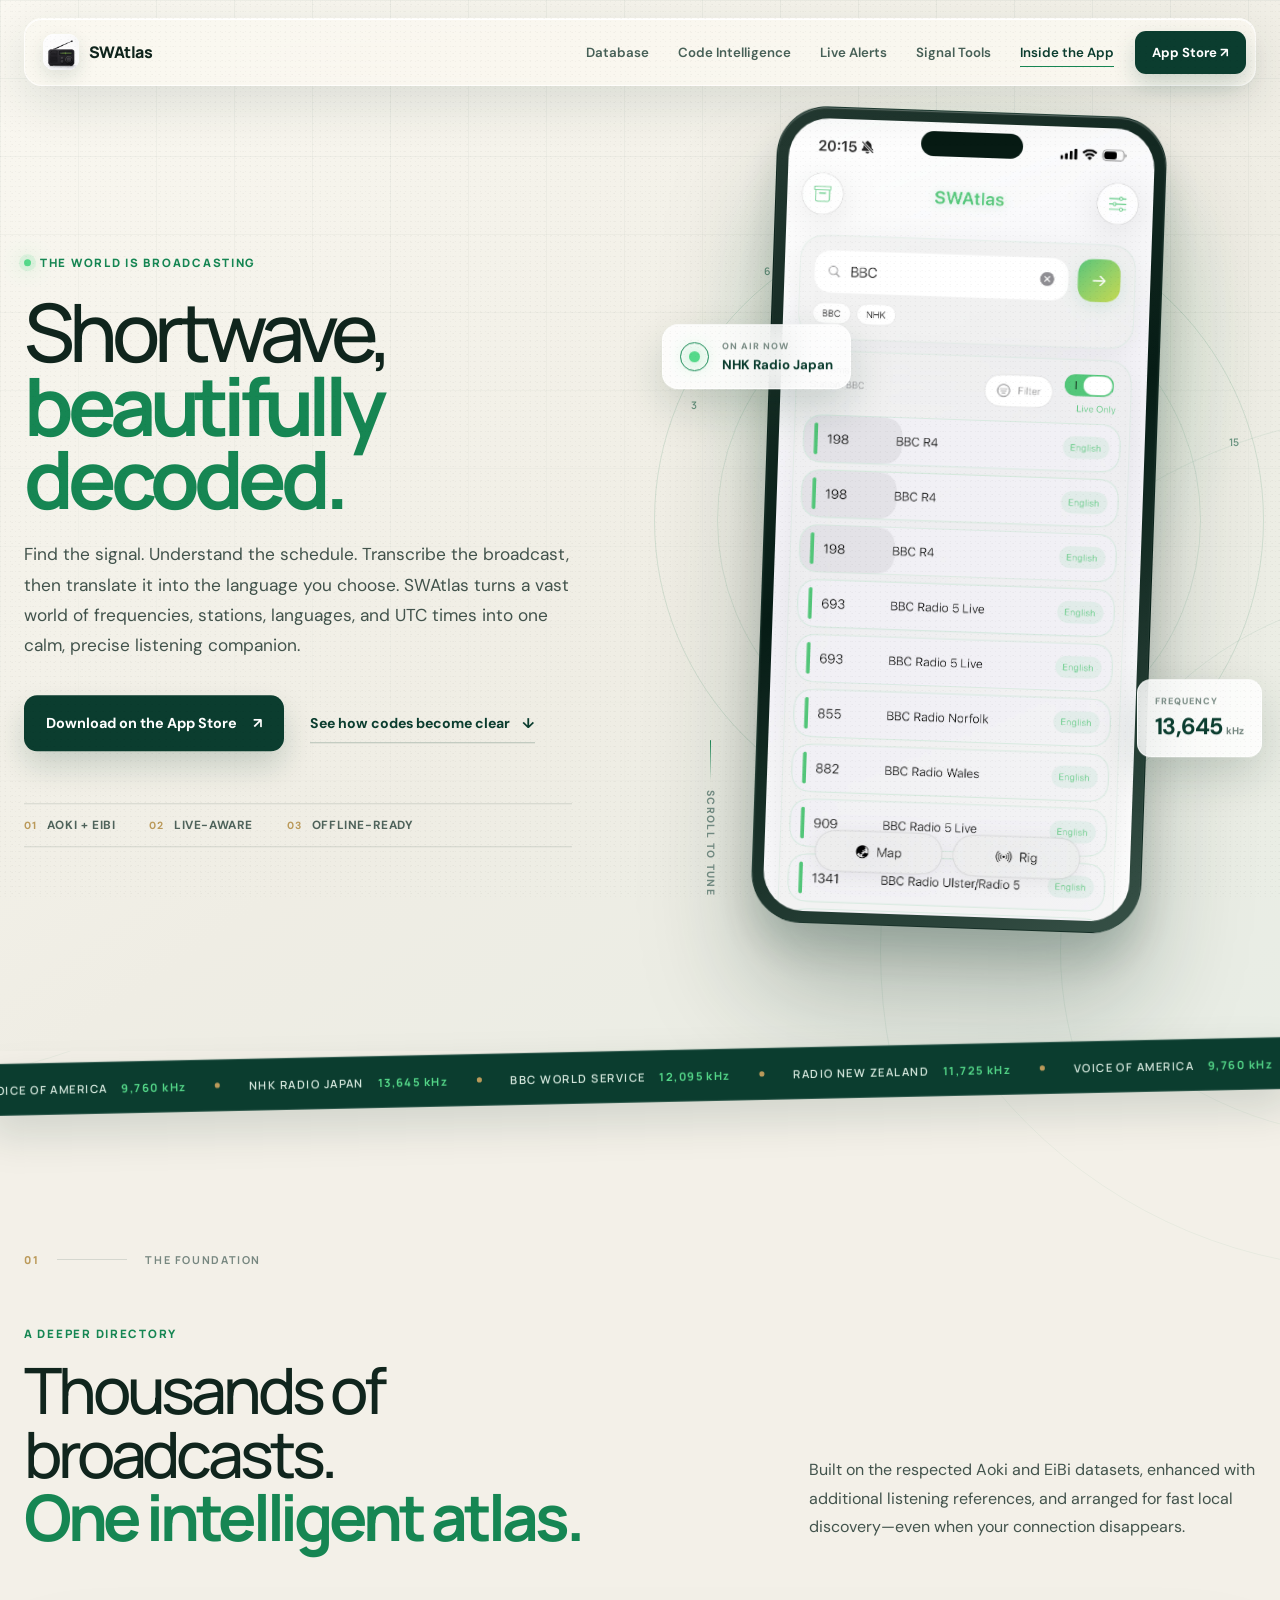
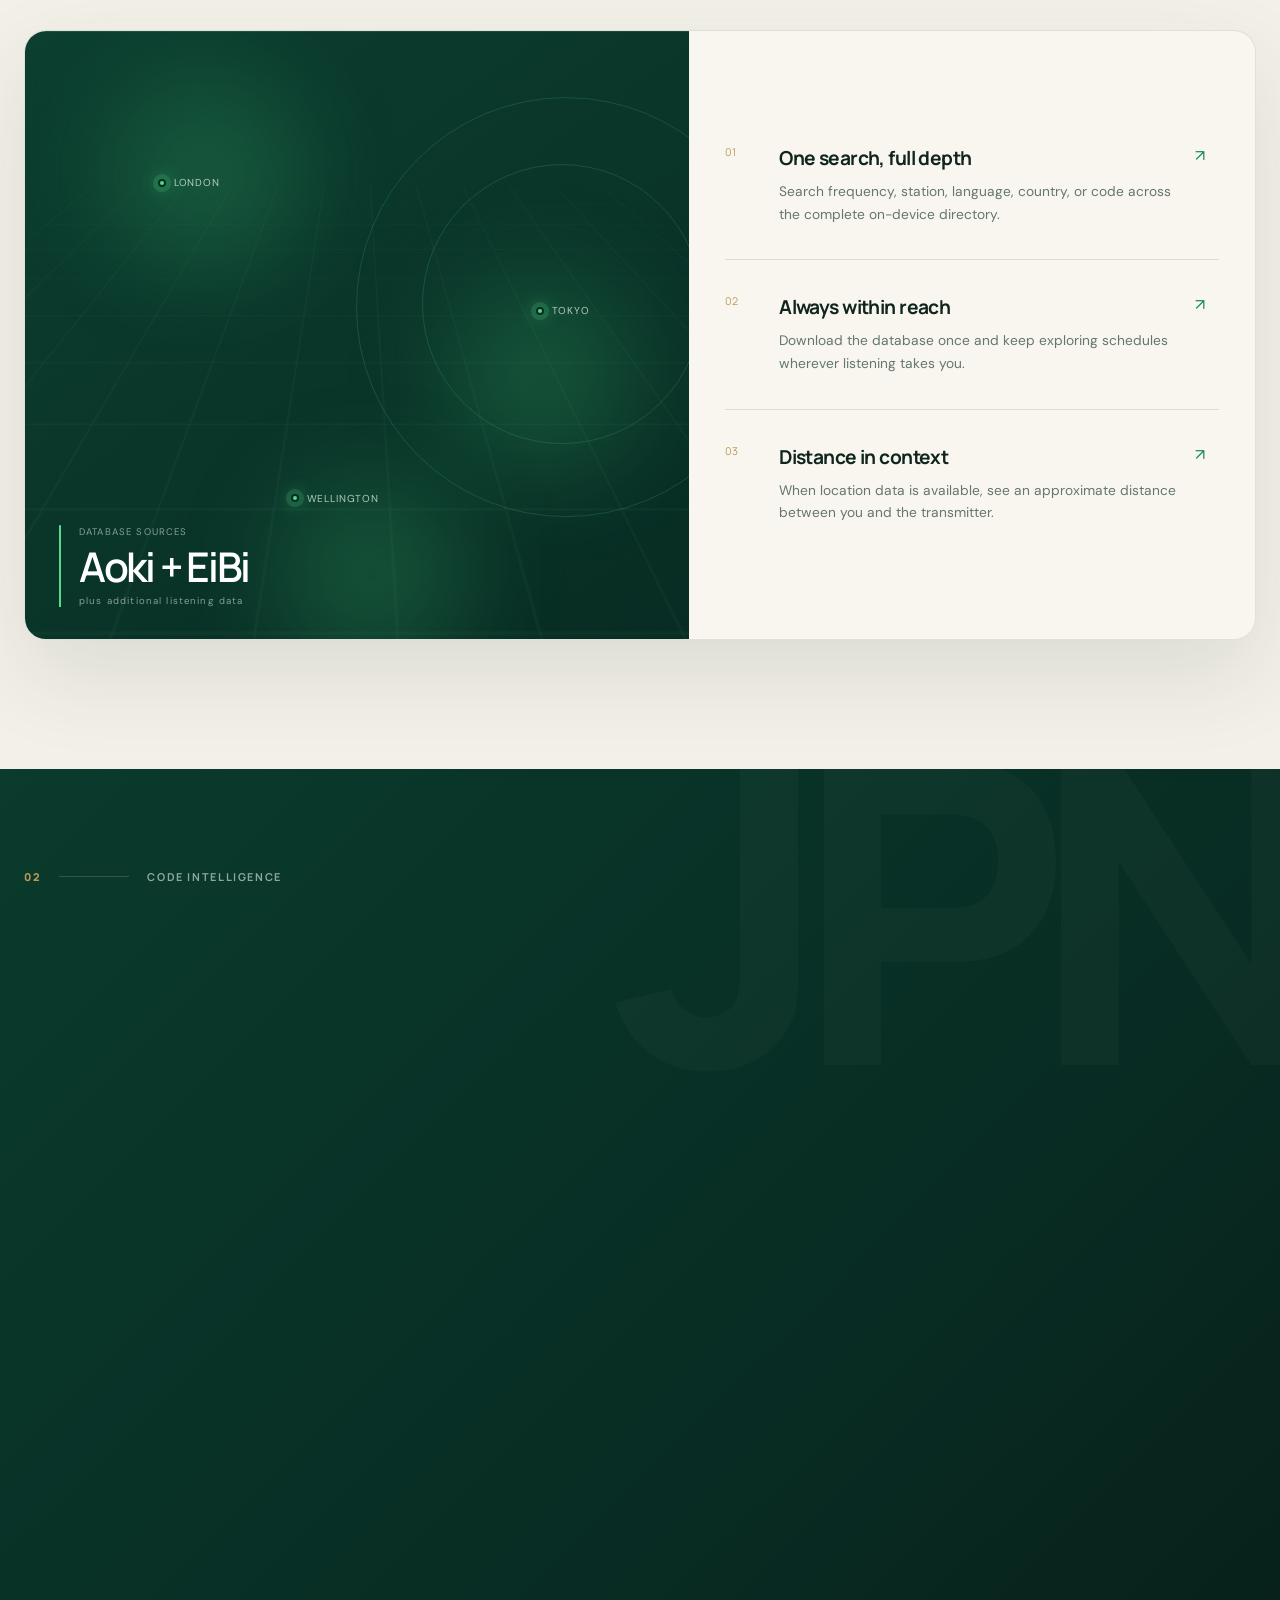
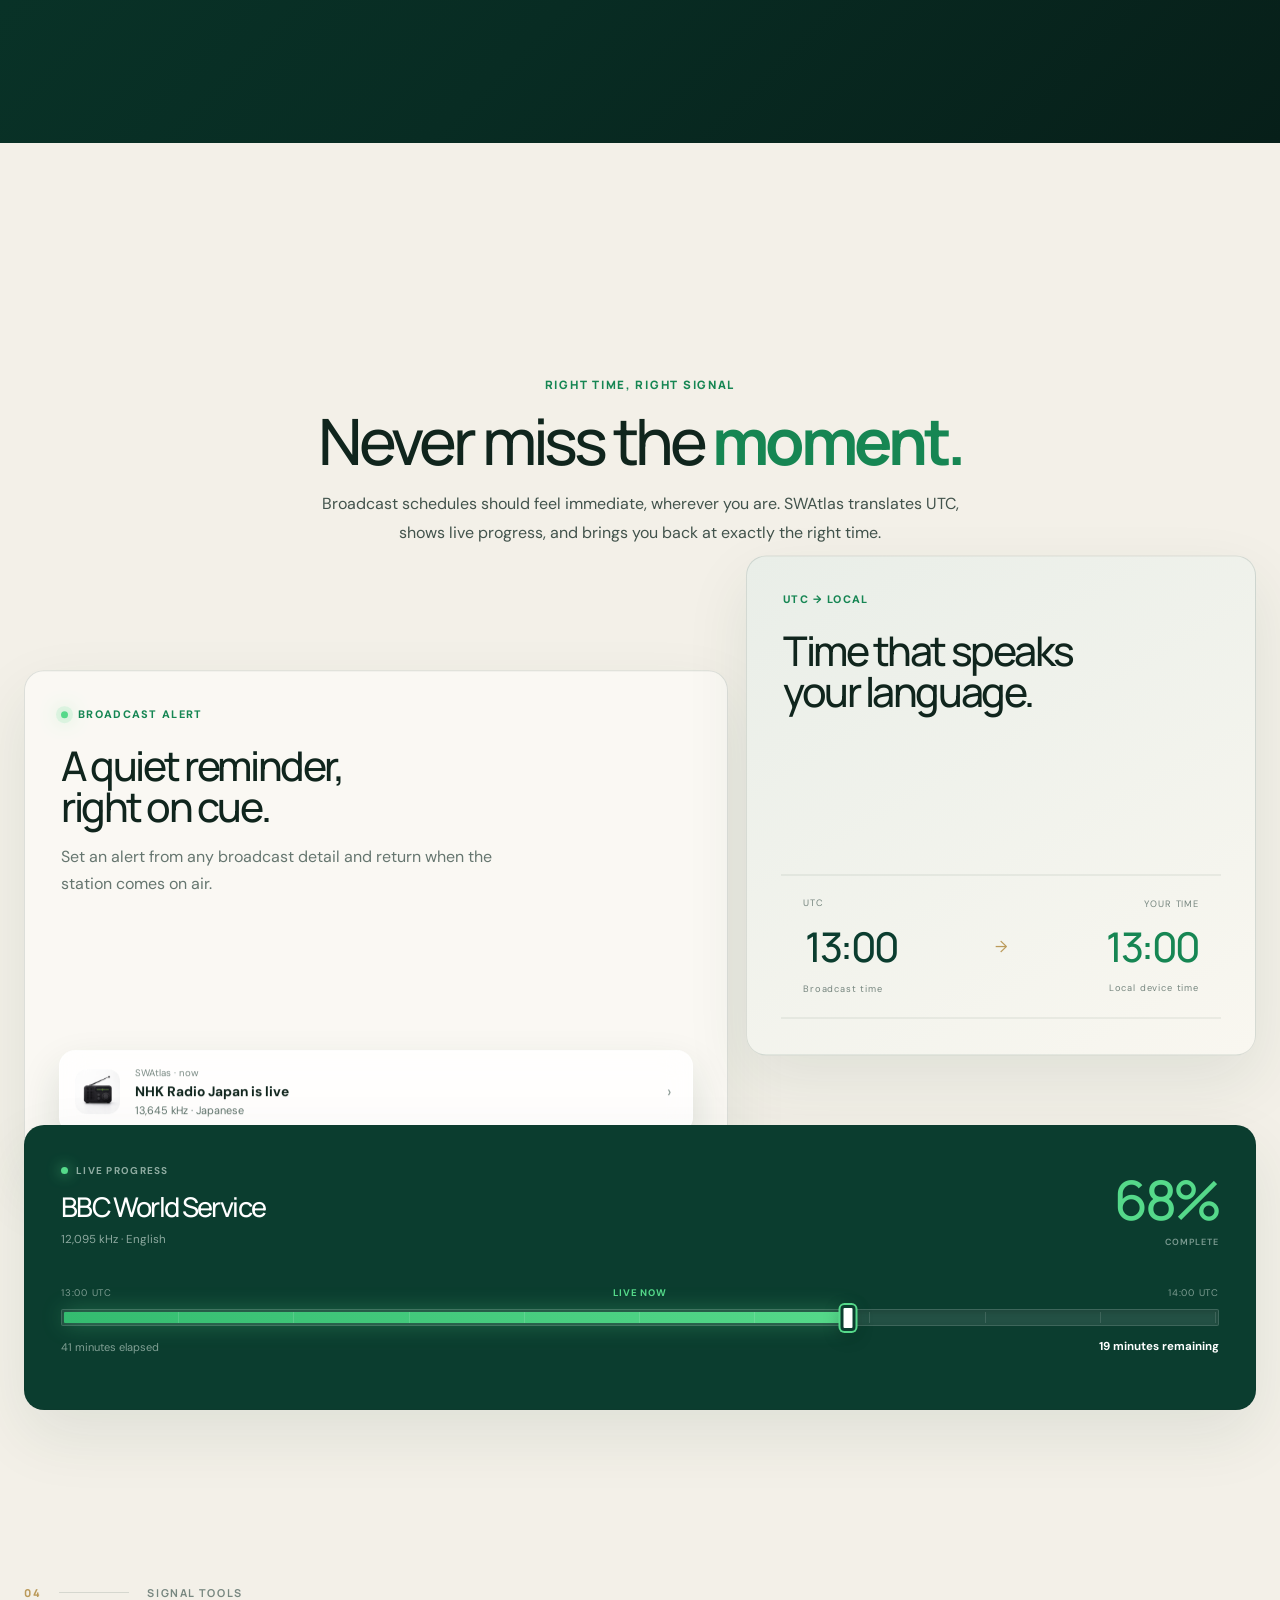
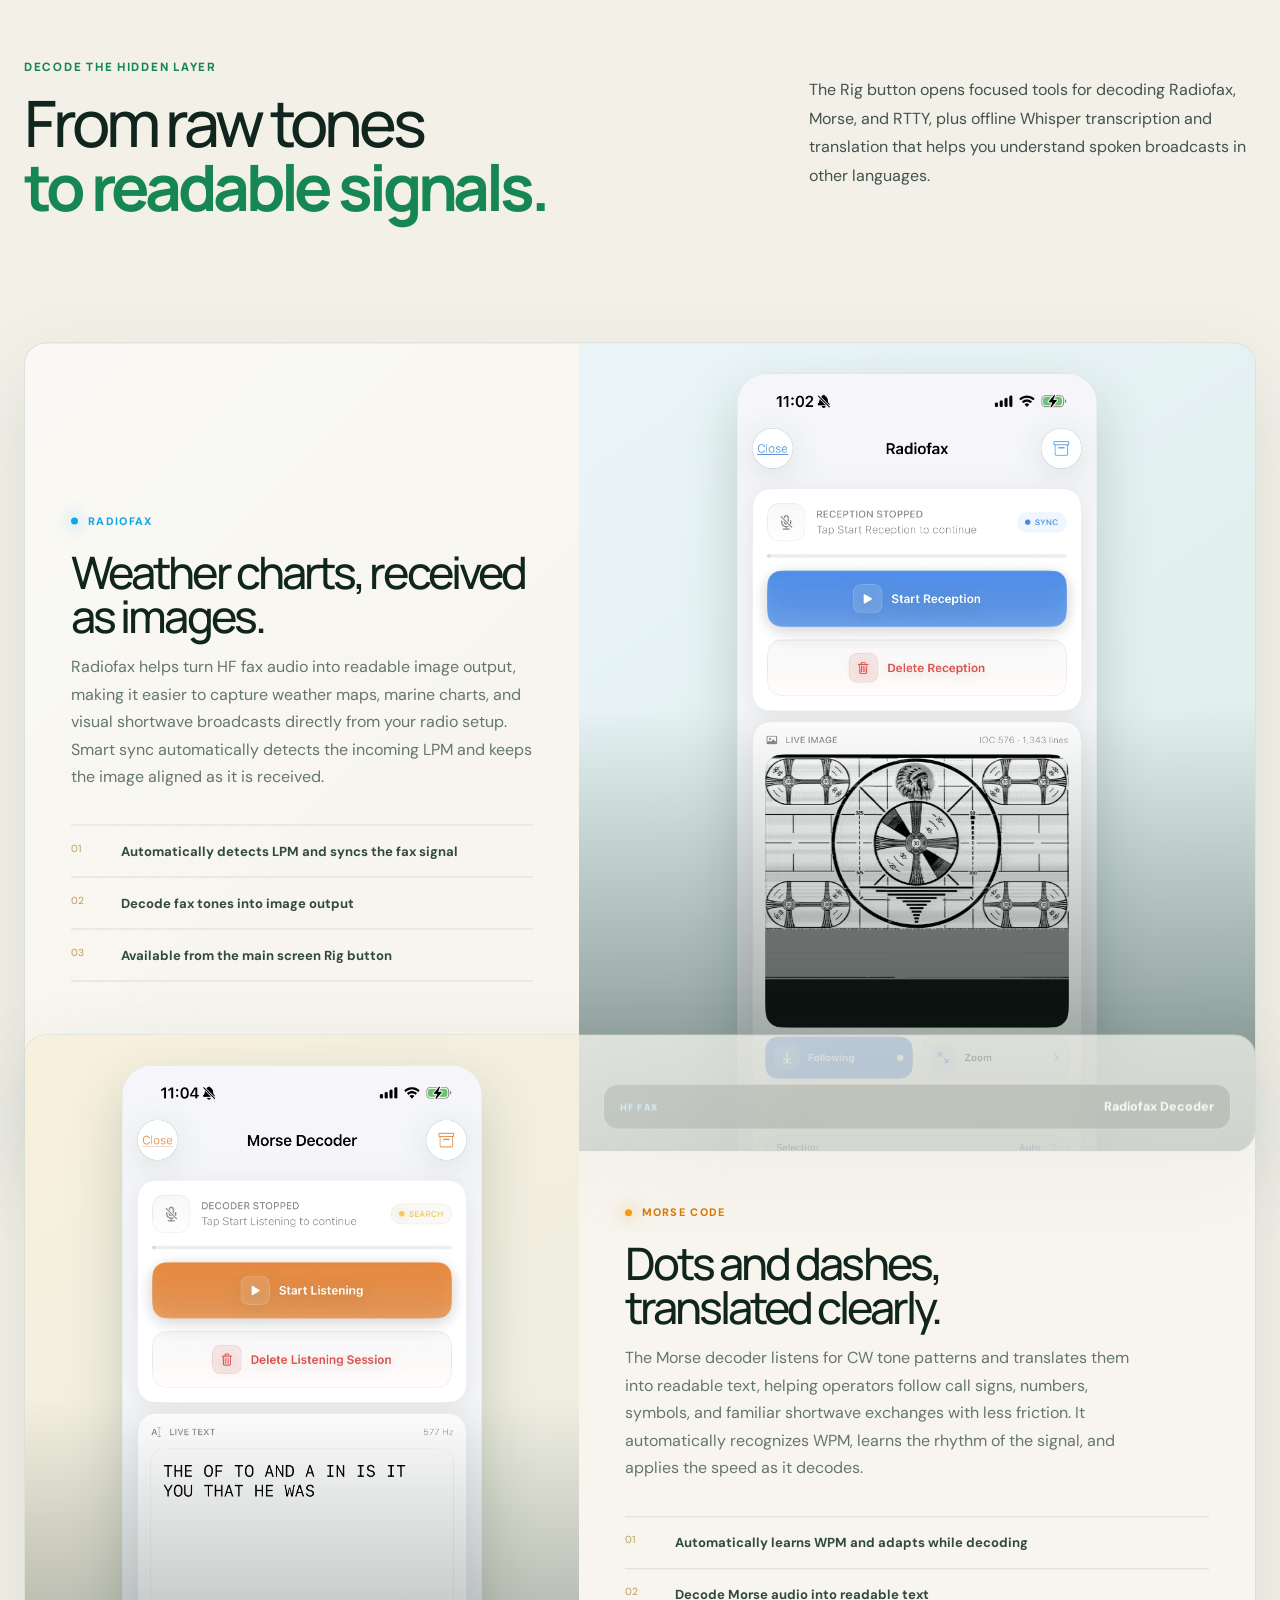
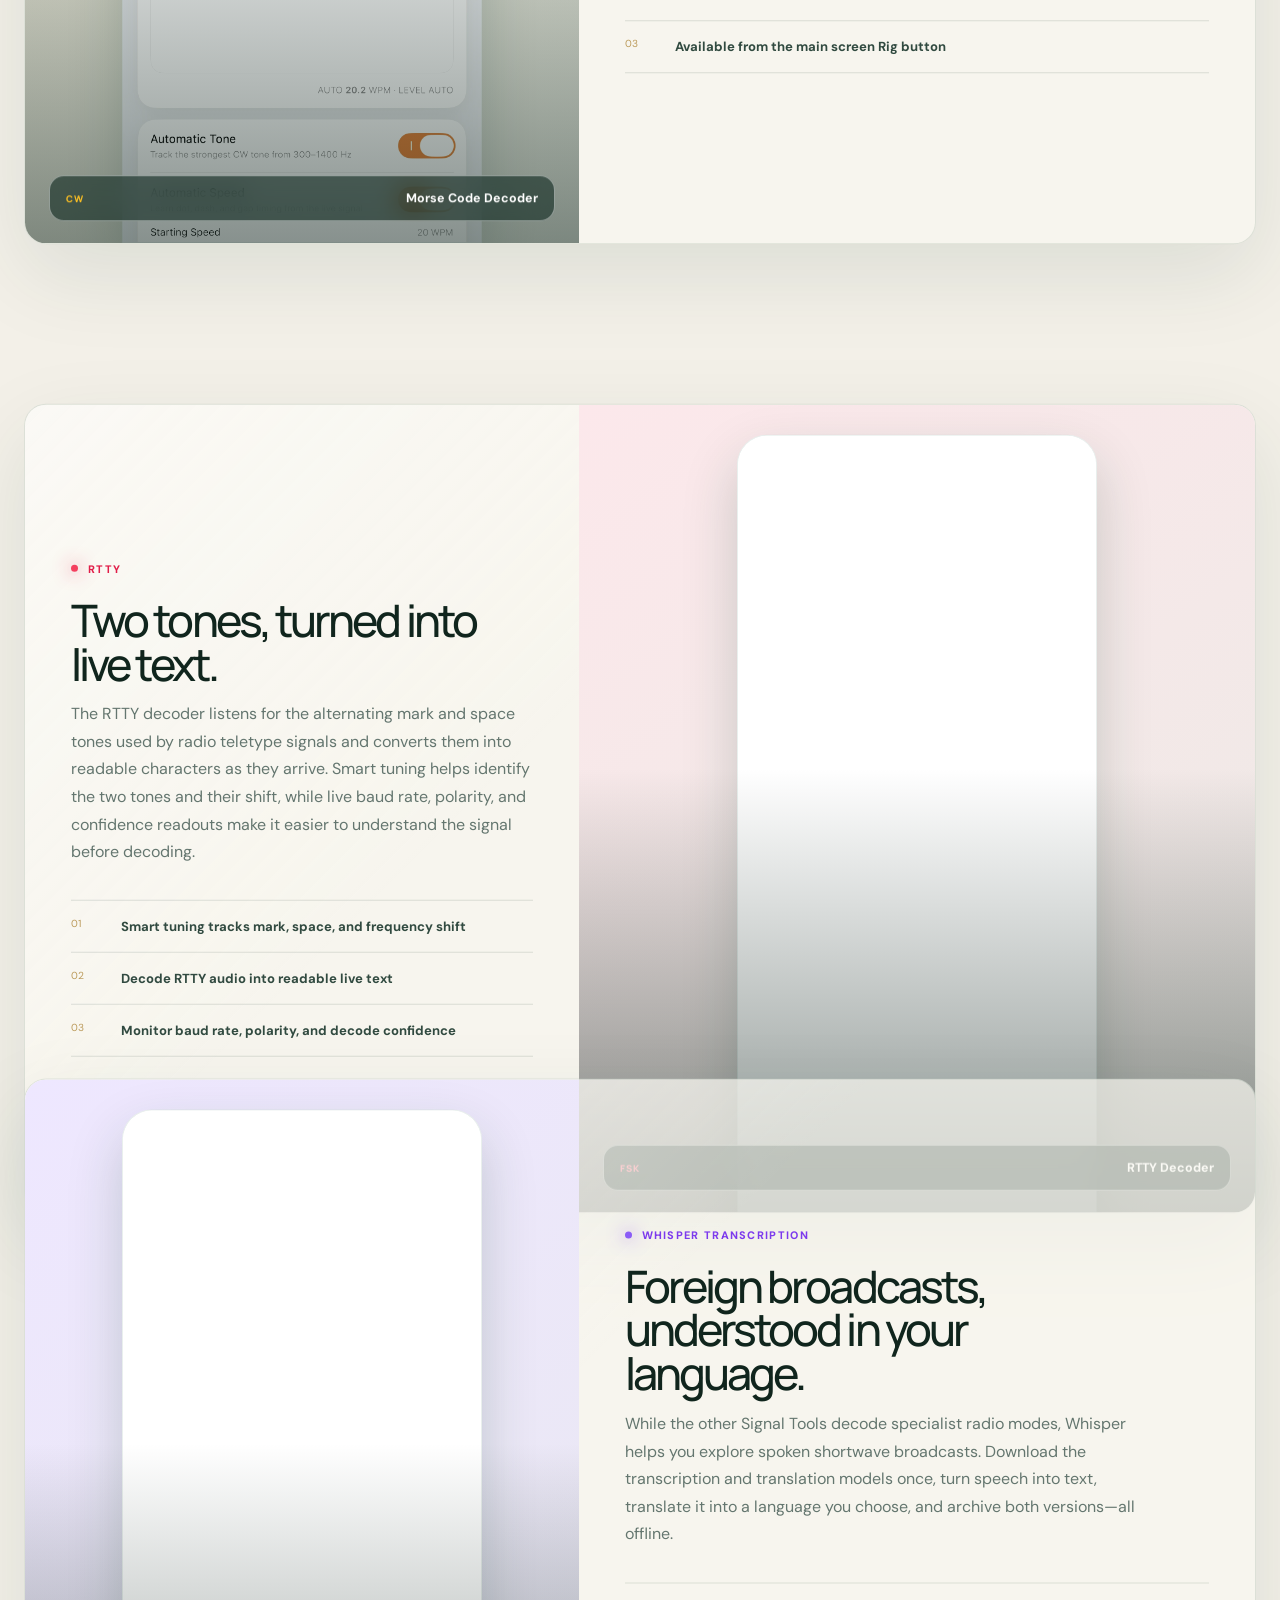
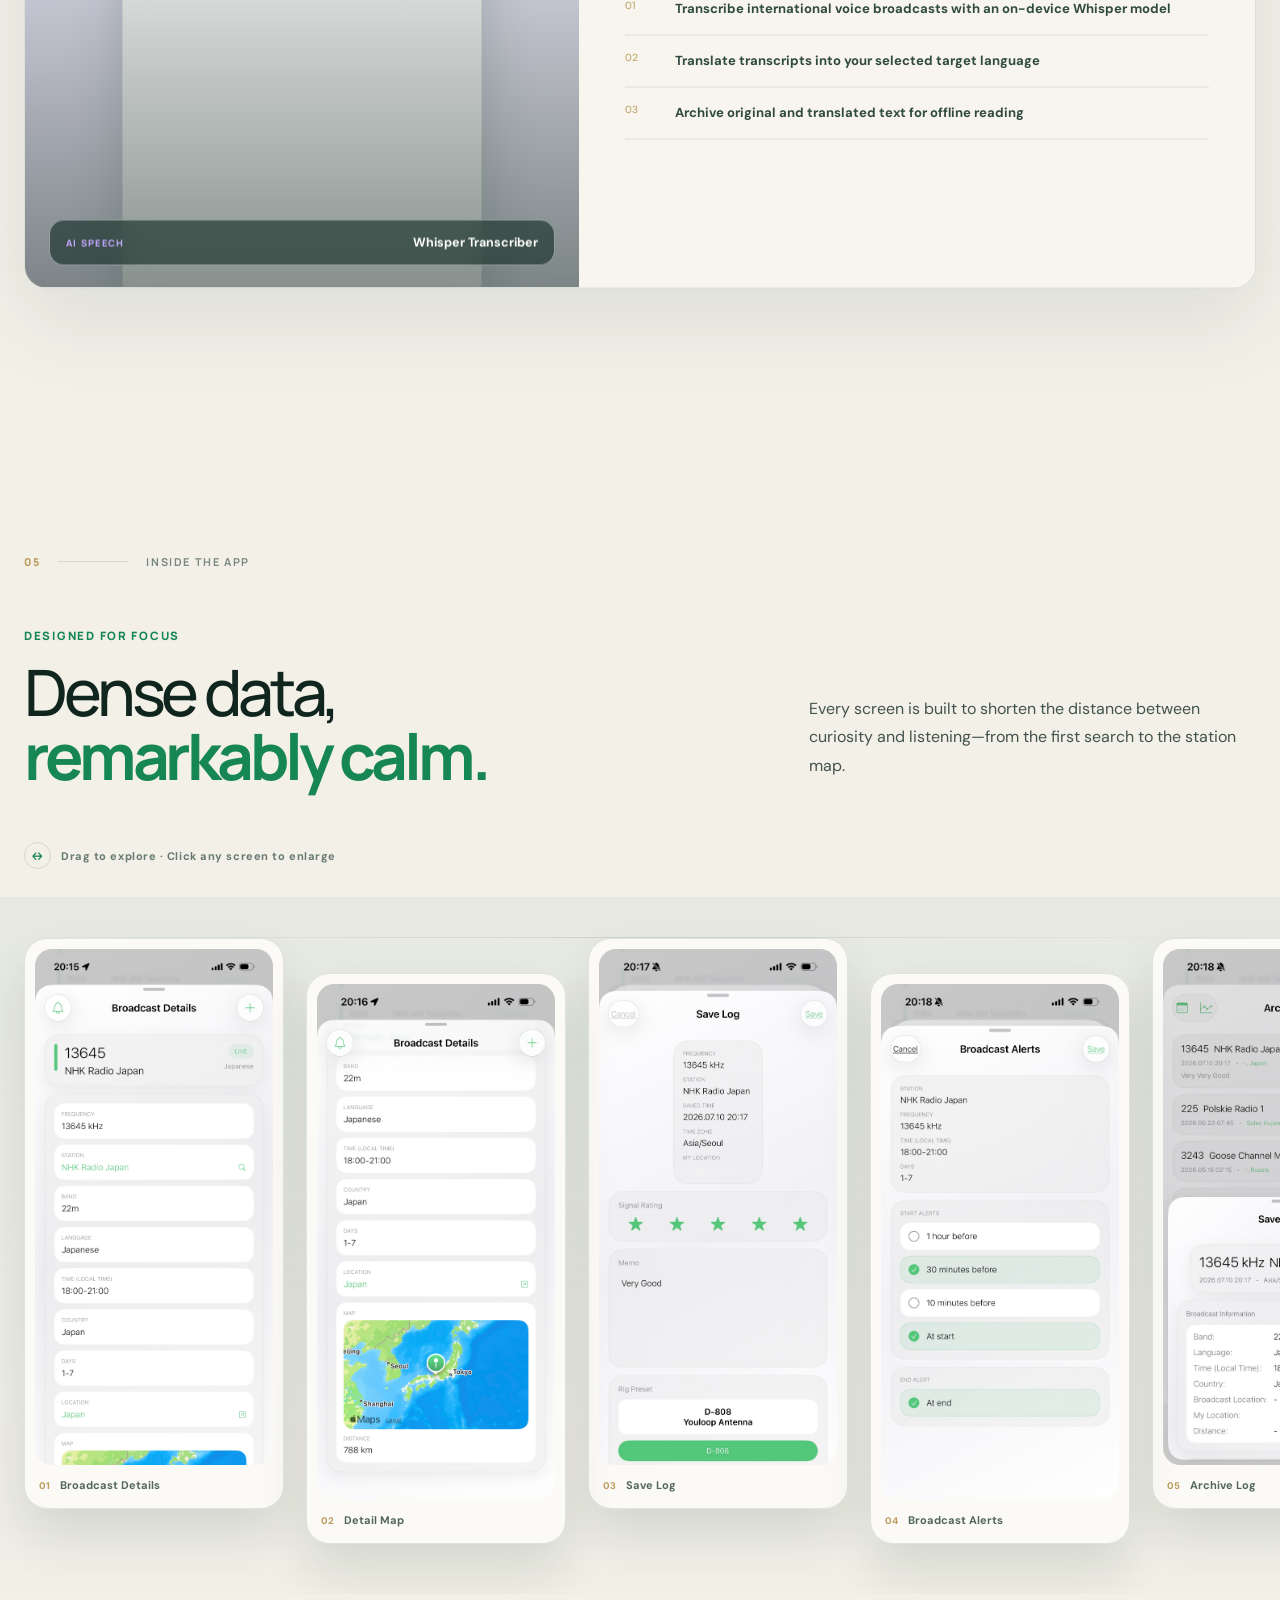
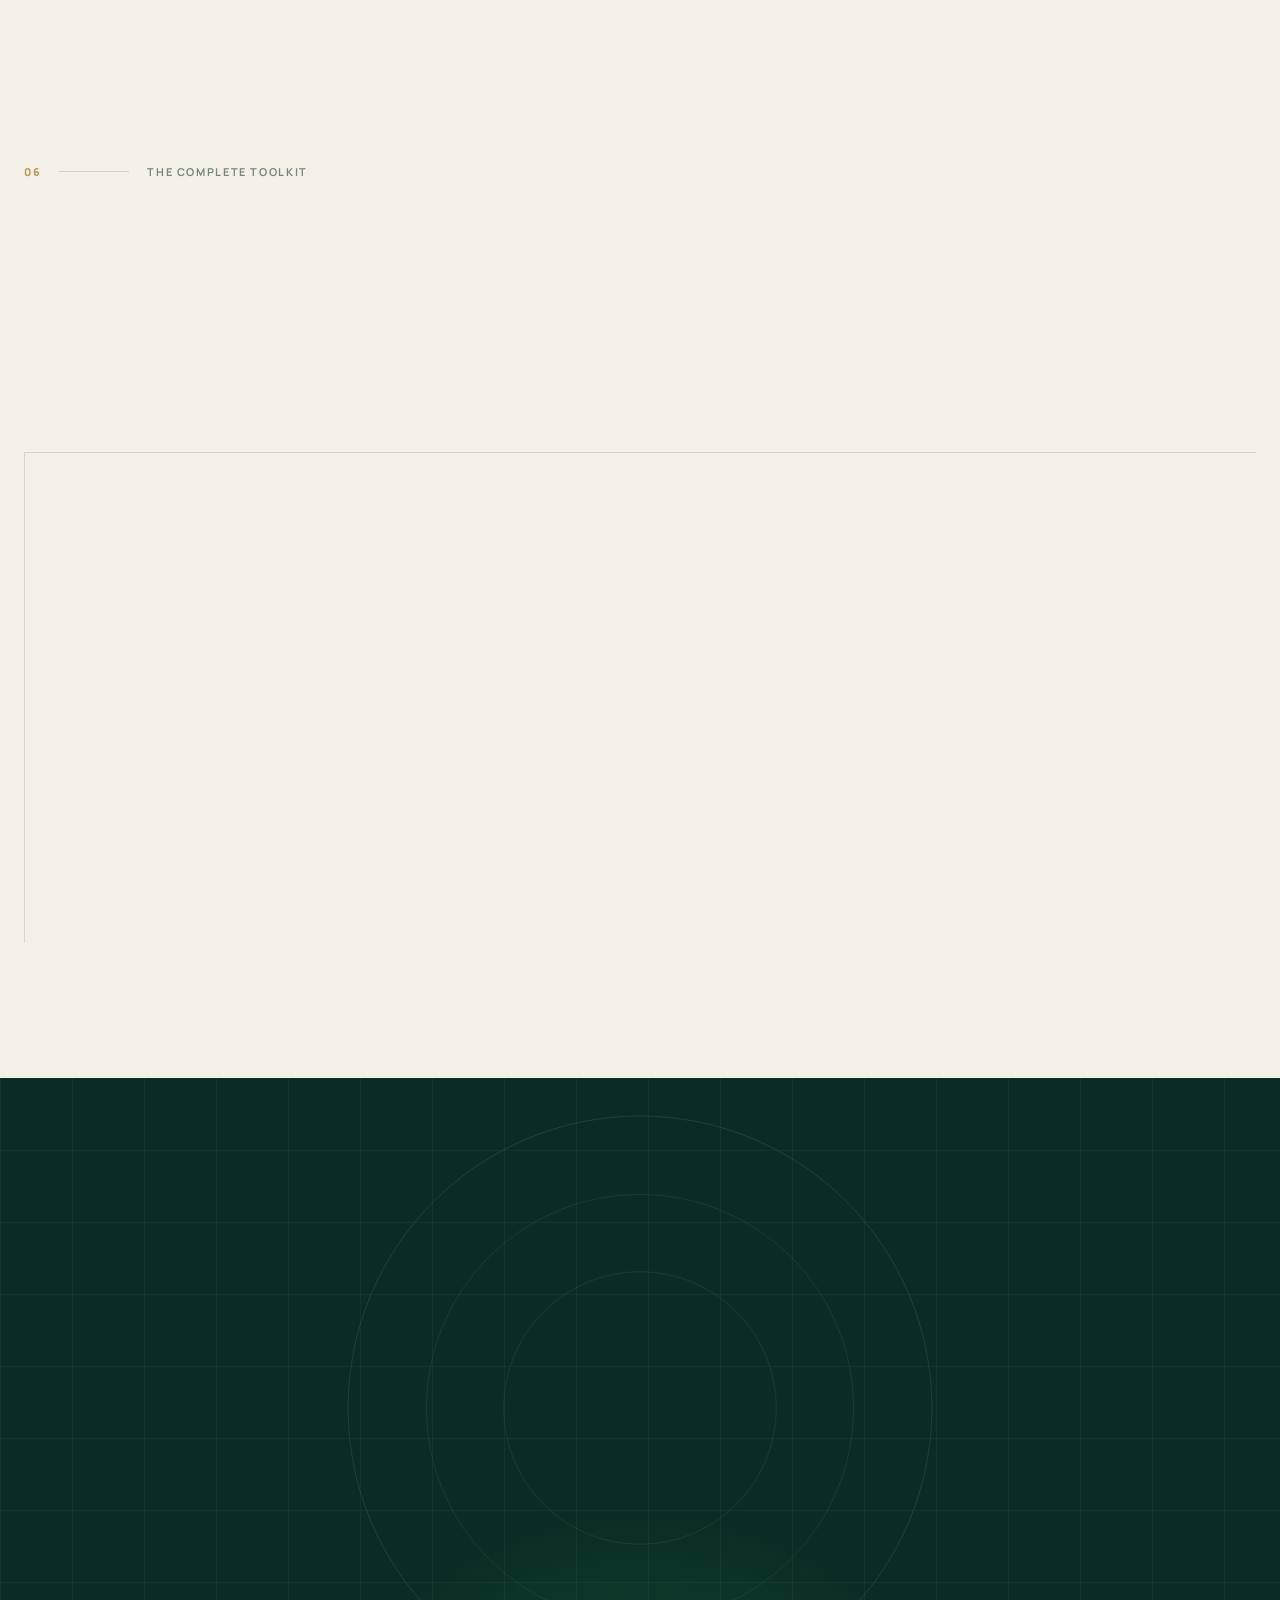
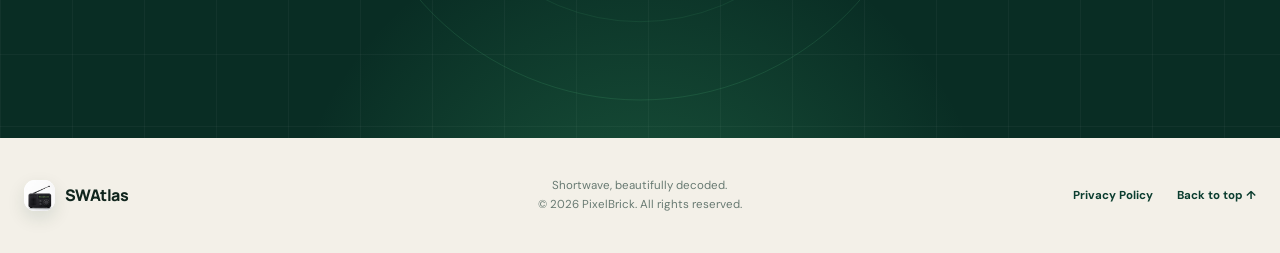
==== commit 4d53e139: "Add files via upload" ====
--- a/index.html
+++ b/index.html
@@ -5,23 +5,24 @@
   <meta name="viewport" content="width=device-width, initial-scale=1.0">
   <meta name="theme-color" content="#f3f0e8">
   <title>SWAtlas — Shortwave, beautifully decoded</title>
-  <meta name="description" content="Explore shortwave frequencies, live broadcasts, languages, countries, schedules, and ITU codes with SWAtlas.">
+  <meta name="description" content="Explore shortwave broadcasts and decode, transcribe, translate, and archive what you hear with offline-ready tools in SWAtlas.">
   <meta property="og:type" content="website">
   <meta property="og:title" content="SWAtlas — Shortwave, beautifully decoded">
-  <meta property="og:description" content="Find the signal. Understand the schedule. Explore a world of shortwave with clarity.">
+  <meta property="og:description" content="Find the signal, decode its hidden layers, and understand foreign-language broadcasts with offline transcription and translation.">
   <meta property="og:image" content="og.png">
   <meta name="twitter:card" content="summary_large_image">
   <meta name="twitter:title" content="SWAtlas — Shortwave, beautifully decoded">
-  <meta name="twitter:description" content="Find the signal. Understand the schedule. Explore a world of shortwave with clarity.">
+  <meta name="twitter:description" content="Find the signal, decode its hidden layers, and understand foreign-language broadcasts with offline transcription and translation.">
   <meta name="twitter:image" content="og.png">
   <link rel="icon" type="image/png" href="ico.png">
   <link rel="preload" as="image" href="signal1.webp" type="image/webp" fetchpriority="low">
   <link rel="preload" as="image" href="signal2.webp" type="image/webp" fetchpriority="low">
   <link rel="preload" as="image" href="signal3.webp" type="image/webp" fetchpriority="low">
+  <link rel="preload" as="image" href="signal4.webp" type="image/webp" fetchpriority="low">
   <link rel="preconnect" href="https://fonts.googleapis.com">
   <link rel="preconnect" href="https://fonts.gstatic.com" crossorigin>
   <link href="https://fonts.googleapis.com/css2?family=DM+Sans:wght@400;500;600;700&amp;family=Manrope:wght@400;500;600;700;800&amp;display=swap" rel="stylesheet">
-  <link rel="stylesheet" href="style.css">
+  <link rel="stylesheet" href="style.css?v=20260716-whisper">
 </head>
 <body>
   <div class="scroll-progress" aria-hidden="true"></div>
@@ -59,7 +60,7 @@
           <div class="eyebrow"><span class="live-dot"></span> The world is broadcasting</div>
           <h1>Shortwave,<br><em>beautifully decoded.</em></h1>
           <p class="hero-text">
-            Find the signal. Understand the schedule. SWAtlas turns a vast world of frequencies, stations, languages, and UTC times into one calm, precise listening companion.
+            Find the signal. Understand the schedule. Transcribe the broadcast, then translate it into the language you choose. SWAtlas turns a vast world of frequencies, stations, languages, and UTC times into one calm, precise listening companion.
           </p>
           <div class="hero-actions">
             <a class="primary-button" href="https://apps.apple.com/app/swatlas-shortwave-explorer/id6761421523" target="_blank" rel="noopener noreferrer">
@@ -265,7 +266,7 @@
             <span class="section-tag">Decode the hidden layer</span>
             <h2>From raw tones<br><em>to readable signals.</em></h2>
           </div>
-          <p class="reveal">The Rig button on the main screen opens focused tools for decoding radiofax images, Morse code, and RTTY text, so listening can move naturally from signal discovery to signal interpretation.</p>
+          <p class="reveal">The Rig button opens focused tools for decoding Radiofax, Morse, and RTTY, plus offline Whisper transcription and translation that helps you understand spoken broadcasts in other languages.</p>
         </div>
 
         <div class="signal-tools-grid">
@@ -318,6 +319,23 @@
               <img src="signal3.webp" alt="SWAtlas RTTY decoder feature" width="1179" height="2556" loading="lazy" decoding="async" onerror="this.closest('.signal-tool-visual').classList.add('is-missing'); this.remove();">
               <figcaption><span>FSK</span><strong>RTTY Decoder</strong></figcaption>
             </figure>
+          </article>
+
+          <article class="signal-tool-card signal-tool-whisper reveal" data-parallax="-0.012">
+            <figure class="signal-tool-visual signal-tool-visual-whisper">
+              <img src="signal4.webp" alt="SWAtlas Whisper Transcriber ready for offline transcription and translation" width="1179" height="2556" loading="lazy" decoding="async" onerror="this.closest('.signal-tool-visual').classList.add('is-missing'); this.remove();">
+              <figcaption><span>AI SPEECH</span><strong>Whisper Transcriber</strong></figcaption>
+            </figure>
+            <div class="signal-tool-copy">
+              <div class="card-kicker">Whisper transcription</div>
+              <h3>Foreign broadcasts, understood in your language.</h3>
+              <p>While the other Signal Tools decode specialist radio modes, Whisper helps you explore spoken shortwave broadcasts. Download the transcription and translation models once, turn speech into text, translate it into a language you choose, and archive both versions—all offline.</p>
+              <ul class="signal-tool-points">
+                <li><span>01</span><strong>Transcribe international voice broadcasts with an on-device Whisper model</strong></li>
+                <li><span>02</span><strong>Translate transcripts into your selected target language</strong></li>
+                <li><span>03</span><strong>Archive original and translated text for offline reading</strong></li>
+              </ul>
+            </div>
           </article>
         </div>
       </section>
--- a/style.css
+++ b/style.css
@@ -161,6 +161,10 @@
 .signal-tool-visual-rtty figcaption span{color:#fb7185}
 .signal-tool-rtty .card-kicker{color:#e11d48}
 .signal-tool-rtty .card-kicker::before{content:"";width:7px;height:7px;border-radius:50%;background:#f43f5e;box-shadow:0 0 18px currentColor}
+.signal-tool-visual-whisper{background:linear-gradient(145deg,#eee7ff,#e9e8f1)}
+.signal-tool-visual-whisper figcaption span{color:#c4a7ff}
+.signal-tool-whisper .card-kicker{color:#7c3aed}
+.signal-tool-whisper .card-kicker::before{content:"";width:7px;height:7px;border-radius:50%;background:#8b5cf6;box-shadow:0 0 18px currentColor}
 
 .experience-section{max-width:none;padding-left:0;padding-right:0;overflow:hidden}.experience-section>.section-index,.experience-section>.section-heading,.gallery-instruction{max-width:var(--max);margin-left:auto;margin-right:auto;padding-left:24px;padding-right:24px}.gallery-instruction{display:flex;align-items:center;gap:10px;margin-top:46px;margin-bottom:-42px;color:#667a72;font-size:.69rem;font-weight:700;letter-spacing:.05em}.gallery-instruction span{display:grid;place-items:center;width:27px;height:27px;border:1px solid var(--line);border-radius:50%;color:var(--mint-deep)}.screen-showcase{position:relative;margin-top:70px;padding:40px 0 85px;overflow-x:auto;overflow-y:hidden;scroll-behavior:smooth;scroll-snap-type:x proximity;scrollbar-width:none;cursor:grab;background:linear-gradient(180deg,rgba(213,225,217,.4),rgba(235,235,226,.2));touch-action:pan-x pan-y}.screen-showcase::-webkit-scrollbar{display:none}.screen-showcase.is-dragging{cursor:grabbing;scroll-behavior:auto;user-select:none}.screen-showcase::before{content:"";position:sticky;z-index:2;display:block;left:0;right:0;top:0;height:1px;background:linear-gradient(90deg,transparent,var(--line),transparent)}.screen-rail{width:max-content;display:flex;gap:22px;padding-left:max(24px,calc((100vw - var(--max))/2 + 24px));padding-right:max(24px,calc((100vw - var(--max))/2 + 24px))}.screen-card{width:260px;margin:0;padding:10px 10px 16px;border:1px solid rgba(16,60,44,.12);border-radius:23px;background:#fbfaf6;box-shadow:0 25px 50px rgba(21,57,43,.13);scroll-snap-align:center;cursor:zoom-in;user-select:none;transition:transform .35s ease,box-shadow .35s ease}.screen-card:hover{transform:translateY(-12px) rotate(-1deg);box-shadow:0 32px 62px rgba(21,57,43,.18)}.screen-card-raised{transform:translateY(35px)}.screen-card-raised:hover{transform:translateY(23px) rotate(1deg)}.screen-card img{width:100%;aspect-ratio:1179/2556;object-fit:cover;object-position:top;border-radius:17px;pointer-events:none}.screen-card figcaption{display:flex;align-items:center;gap:10px;padding:13px 4px 0;color:#52665e;font-size:.69rem;font-weight:700}.screen-card figcaption span{color:var(--gold);font-size:.6rem}
 
@@ -178,14 +182,16 @@
 .privacy-policy-page{background:linear-gradient(145deg,#faf8f1,#eef1eb);color:var(--ink)}.privacy-policy-page .page-shell{min-height:100vh}.privacy-policy-page .hero{min-height:auto;padding:90px 24px 20px;background:none}.privacy-policy-page .hero::before{display:none}.privacy-policy-page .hero-grid{display:block}.privacy-policy-page .hero-copy{opacity:1!important;transform:none!important}.privacy-policy-page .hero h1{font-size:clamp(2.8rem,6vw,5.5rem)!important;color:var(--emerald);background:none}.privacy-policy-page .hero-text{max-width:850px!important}.privacy-policy-page .section{padding-top:30px!important}.privacy-policy-page .privacy-policy-card{max-width:980px!important;padding:48px!important;border:1px solid var(--line);border-radius:20px;background:rgba(255,255,255,.74);box-shadow:0 28px 80px rgba(24,58,46,.1)}.privacy-policy-page .privacy-policy-card p{color:#53675f;line-height:1.8}.privacy-policy-page .mini-tag{display:block;margin-top:30px;color:var(--mint-deep);font:800 .72rem "Manrope",sans-serif;letter-spacing:.1em;text-transform:uppercase}
 .privacy-back{position:relative;z-index:2;display:inline-flex;max-width:900px;margin:0 auto 28px;padding-bottom:7px;border-bottom:1px solid rgba(11,61,47,.25);color:var(--emerald);font-size:.76rem;font-weight:700}
 
-/* Standalone beginner guide for the three in-app signal tools. */
+/* Standalone beginner guide for the four in-app signal tools. */
 .signal-help-page{background:linear-gradient(160deg,#f8f5ed 0,#eef2ec 48%,#f3f0e8 100%)}
 .signal-help-page .grain{opacity:.025}
 .help-skip-link{position:fixed;z-index:200;top:10px;left:10px;padding:10px 14px;border-radius:9px;color:#fff;background:var(--emerald);transform:translateY(-150%);transition:transform .2s ease}
 .help-skip-link:focus{transform:translateY(0)}
 .help-topbar{position:sticky;z-index:70;top:0;padding:14px 22px;background:rgba(243,240,232,.76);backdrop-filter:blur(18px) saturate(140%);border-bottom:1px solid rgba(16,50,39,.08)}
-.help-topbar-inner{max-width:1180px;margin:0 auto;display:flex;align-items:center;gap:24px}
-.help-nav{display:flex;align-items:center;gap:3px;margin-left:auto}
+.help-topbar-inner{position:relative;max-width:1180px;margin:0 auto;display:flex;align-items:center;gap:24px}
+.help-menu-panel{display:flex;align-items:center;gap:24px;margin-left:auto}
+.help-menu-button{display:none}
+.help-nav{display:flex;align-items:center;gap:3px}
 .help-nav a{padding:10px 12px;border-radius:9px;color:#53675f;font-size:.78rem;font-weight:700;transition:color .2s ease,background .2s ease}
 .help-nav a:hover{color:var(--emerald);background:rgba(255,255,255,.72)}
 .help-home-link{display:inline-flex;align-items:center;gap:7px;padding:11px 14px;border:1px solid var(--line);border-radius:10px;color:var(--emerald);background:rgba(255,255,255,.58);font-size:.76rem;font-weight:800;white-space:nowrap}
@@ -226,6 +232,8 @@
 .help-tool-media--morse figcaption span{color:#fbbf24}
 .help-tool-media--rtty{background:linear-gradient(150deg,#fae7ea,#ebe9e6)}
 .help-tool-media--rtty figcaption span{color:#fb7185}
+.help-tool-media--whisper{background:linear-gradient(150deg,#eee7ff,#e8e8f0)}
+.help-tool-media--whisper figcaption span{color:#c4a7ff}
 .help-tool-content{min-width:0;padding:12px 0}
 .help-tool-label{display:flex;align-items:center;gap:10px;color:var(--mint-deep);font:800 .67rem "Manrope",sans-serif;letter-spacing:.13em;text-transform:uppercase}
 .help-tool-label span{display:grid;place-items:center;width:32px;height:32px;border:1px solid currentColor;border-radius:50%;font-size:.58rem}
@@ -240,6 +248,10 @@
 .help-video-button{display:inline-flex;flex:0 0 auto;align-items:center;justify-content:center;gap:10px;min-height:44px;padding:11px 15px;border-radius:11px;color:#fff;background:#e11d48;font-size:.74rem;font-weight:800;box-shadow:0 10px 22px rgba(190,24,72,.18);transition:transform .2s ease,background .2s ease}
 .help-video-button:hover{transform:translateY(-2px);background:#be123c}
 .help-video-button>span{display:grid;place-items:center;width:23px;height:23px;border-radius:50%;color:#e11d48;background:#fff;font-size:.56rem}
+.help-schedule-guide-button{display:flex;align-items:center;justify-content:space-between;gap:24px;min-height:76px;margin:32px 0;padding:19px 23px 19px 27px;border:1px solid rgba(255,255,255,.42);border-radius:17px;color:#fff;background:linear-gradient(135deg,#247ee4 0%,#4aa7f2 100%);font:800 clamp(.94rem,1.6vw,1.08rem) "Manrope",sans-serif;letter-spacing:-.015em;box-shadow:0 18px 38px rgba(36,126,228,.25),inset 0 1px 0 rgba(255,255,255,.24);transition:transform .22s ease,box-shadow .22s ease,filter .22s ease}
+.help-schedule-guide-button:hover{transform:translateY(-3px);filter:saturate(1.08);box-shadow:0 24px 46px rgba(36,126,228,.32),inset 0 1px 0 rgba(255,255,255,.28)}
+.help-schedule-guide-button>span{display:grid;place-items:center;flex:0 0 auto;width:40px;height:40px;border:1px solid rgba(255,255,255,.25);border-radius:12px;background:rgba(255,255,255,.14);font-size:1.15rem;transition:transform .22s ease,background .22s ease}
+.help-schedule-guide-button:hover>span{transform:translateX(3px);background:rgba(255,255,255,.2)}
 .help-test-card>p{margin:0;color:#586c63;font-size:.86rem;line-height:1.7}
 .help-test-steps{list-style:none;margin:22px 0 0;padding:0;counter-reset:test-step}
 .help-test-steps li{position:relative;padding:0 0 17px 41px;color:#5b6e65;font-size:.82rem;line-height:1.65;counter-increment:test-step}
@@ -266,7 +278,7 @@
 .help-compare>span{color:var(--mint);font:800 .66rem "Manrope",sans-serif;letter-spacing:.13em;text-transform:uppercase}
 .help-compare h2{max-width:760px;margin:15px 0 13px;font:500 clamp(2.3rem,5vw,4.5rem)/.98 "Manrope",sans-serif;letter-spacing:-.06em}
 .help-compare>p{max-width:720px;color:rgba(230,243,235,.65);line-height:1.75}
-.help-compare-grid{display:grid;grid-template-columns:repeat(3,1fr);gap:10px;margin-top:34px}
+.help-compare-grid{display:grid;grid-template-columns:repeat(2,minmax(0,1fr));gap:10px;margin-top:34px}
 .help-compare-card{padding:23px;border:1px solid rgba(255,255,255,.12);border-radius:16px;background:rgba(255,255,255,.055)}
 .help-compare-card span{color:var(--mint);font:.64rem "Manrope",sans-serif;letter-spacing:.1em}
 .help-compare-card h3{margin:28px 0 9px;font-size:1.07rem}
@@ -291,17 +303,17 @@
 }
 
 @media (max-width:800px){
-  .help-topbar{padding:10px 12px}.help-topbar-inner{flex-wrap:wrap;gap:8px}.help-home-link{margin-left:auto}.help-nav{order:3;width:100%;margin:0;overflow-x:auto;scrollbar-width:none}.help-nav::-webkit-scrollbar{display:none}.help-nav a{flex:0 0 auto}.help-main{padding:18px 12px 75px}.help-hero{grid-template-columns:1fr;gap:34px;min-height:auto;padding:52px 28px;border-radius:23px}.help-quick-start{max-width:560px}.help-section-intro{grid-template-columns:1fr;gap:18px;padding:86px 8px 30px}.help-tool{grid-template-columns:1fr;padding:26px;border-radius:21px}.help-tool--reverse .help-tool-media{order:0}.help-tool-media{position:relative;top:auto;min-height:560px}.help-tool-content{padding-top:4px}.help-compare-grid{grid-template-columns:1fr}.help-troubleshooting{grid-template-columns:1fr;gap:30px}.help-footer{align-items:flex-start;flex-direction:column}.help-footer p{text-align:left}
+  .help-topbar{padding:10px 12px}.help-topbar-inner{gap:12px}.help-menu-button{display:flex;width:42px;height:42px;margin-left:auto;border:0;border-radius:10px;background:var(--emerald);flex-direction:column;align-items:center;justify-content:center;gap:5px;cursor:pointer}.help-menu-button span{width:17px;height:1.5px;background:#fff;transition:transform .2s ease,opacity .2s ease}.help-menu-button.is-open span:first-child{transform:translateY(6.5px) rotate(45deg)}.help-menu-button.is-open span:nth-child(2){opacity:0}.help-menu-button.is-open span:last-child{transform:translateY(-6.5px) rotate(-45deg)}.help-menu-panel{display:none;position:absolute;top:calc(100% + 10px);left:0;right:0;margin:0;padding:9px;border:1px solid rgba(255,255,255,.7);border-radius:15px;background:rgba(250,248,241,.98);box-shadow:0 20px 50px rgba(10,47,36,.18)}.help-menu-panel.is-open{display:block}.help-nav{width:100%;align-items:stretch;flex-direction:column;gap:0}.help-nav a{padding:12px 13px}.help-home-link{display:flex;justify-content:center;margin-top:4px;border-color:transparent;color:#fff;background:var(--emerald)}.help-main{padding:18px 12px 75px}.help-hero{grid-template-columns:1fr;gap:34px;min-height:auto;padding:52px 28px;border-radius:23px}.help-quick-start{max-width:560px}.help-section-intro{grid-template-columns:1fr;gap:18px;padding:86px 8px 30px}.help-tool{grid-template-columns:1fr;padding:26px;border-radius:21px}.help-tool--reverse .help-tool-media{order:0}.help-tool-media{position:relative;top:auto;min-height:560px}.help-tool-content{padding-top:4px}.help-compare-grid{grid-template-columns:1fr}.help-troubleshooting{grid-template-columns:1fr;gap:30px}.help-footer{align-items:flex-start;flex-direction:column}.help-footer p{text-align:left}
   html{scroll-padding-top:82px}.top-anchor-bar{inset:10px 0 auto;padding:0 12px}.top-anchor-inner{min-height:60px;padding:7px 8px 7px 13px;border-radius:15px}.top-anchor-menu-button{display:flex;width:42px;height:42px;margin-left:auto;border:0;border-radius:10px;background:var(--emerald);flex-direction:column;align-items:center;justify-content:center;gap:5px}.top-anchor-menu-button span{width:17px;height:1.5px;background:#fff;transition:.2s ease}.top-anchor-menu-button.is-open span:first-child{transform:translateY(6.5px) rotate(45deg)}.top-anchor-menu-button.is-open span:nth-child(2){opacity:0}.top-anchor-menu-button.is-open span:last-child{transform:translateY(-6.5px) rotate(-45deg)}
   .top-anchor-nav{display:none;position:absolute;top:calc(100% + 8px);left:12px;right:12px;padding:9px;align-items:stretch;flex-direction:column;border:1px solid rgba(255,255,255,.7);border-radius:15px;background:rgba(250,248,241,.97);box-shadow:0 20px 50px rgba(10,47,36,.18)}.top-anchor-nav.is-open{display:flex}.top-anchor-link{padding:12px}.top-anchor-link::after{display:none}.download-link{margin:4px 0 0;text-align:center}
   .hero{padding:118px 18px 80px}.hero-grid{grid-template-columns:1fr;gap:60px}.hero-copy{text-align:center}.hero-text{margin:auto}.hero-actions,.hero-proof{justify-content:center}.hero-stage{min-height:620px}.phone-frame{width:min(340px,70vw)}.frequency-halo{width:510px;height:510px}.floating-live{left:4%;top:23%}.floating-frequency{right:2%}.scroll-cue{display:none}
   .section{padding:110px 18px 10px}.section-index{margin-bottom:40px}.split-heading{grid-template-columns:1fr;gap:22px}.database-panel{grid-template-columns:1fr}.database-visual{min-height:460px}.database-list{padding:10px 28px}
   .code-section{margin-top:100px;padding:80px 18px}.resolver-flow{grid-template-columns:1fr}.resolver-wave{height:54px;transform:rotate(90deg)}.source-code{min-height:130px}.resolved-values{min-height:150px}.demo-chips>span{display:none}
-  .live-bento{grid-template-columns:1fr}.live-card-progress{grid-column:auto}.signal-tool-card{grid-template-columns:1fr;min-height:auto}.signal-tool-morse .signal-tool-copy{order:-1}.signal-tool-copy{padding:34px 28px}.signal-tool-visual{min-height:390px;padding-top:24px}.signal-tool-visual img{width:min(70%,320px)}.feature-intro{align-items:flex-start;flex-direction:column}.site-footer{grid-template-columns:1fr;text-align:center}.site-footer>.top-brand,.site-footer>div{justify-content:center}
+  .live-bento{grid-template-columns:1fr}.live-card-progress{grid-column:auto}.signal-tool-card{grid-template-columns:1fr;min-height:auto}.signal-tool-morse .signal-tool-copy,.signal-tool-whisper .signal-tool-copy{order:-1}.signal-tool-copy{padding:34px 28px}.signal-tool-visual{min-height:390px;padding-top:24px}.signal-tool-visual img{width:min(70%,320px)}.feature-intro{align-items:flex-start;flex-direction:column}.site-footer{grid-template-columns:1fr;text-align:center}.site-footer>.top-brand,.site-footer>div{justify-content:center}
 }
 
 @media (max-width:520px){
-  .help-topbar .top-brand>span:last-child{display:none}.help-home-link{padding:9px 11px}.help-hero{padding:42px 22px}.help-hero h1{font-size:3.35rem}.help-quick-start{padding:22px}.help-tool{padding:16px;margin:14px 0}.help-tool-media{min-height:470px;padding:19px 13px 0;border-radius:16px}.help-tool-media img{width:min(100%,280px);border-radius:23px 23px 0 0}.help-tool-media figcaption{left:11px;right:11px;bottom:11px;align-items:flex-start;flex-direction:column;gap:4px}.help-tool-content{padding:15px 5px 5px}.help-tool-content h2{font-size:2.55rem}.help-simple-explanation{padding:18px}.help-test-card{padding:20px}.help-test-heading{align-items:stretch;flex-direction:column}.help-video-button{width:100%}.help-readout-grid{grid-template-columns:1fr}.help-compare{padding:34px 22px;border-radius:21px}.help-troubleshooting{padding-left:5px;padding-right:5px}
+  .help-hero{padding:42px 22px}.help-hero h1{font-size:3.35rem}.help-quick-start{padding:22px}.help-tool{padding:16px;margin:14px 0}.help-tool-media{min-height:470px;padding:19px 13px 0;border-radius:16px}.help-tool-media img{width:min(100%,280px);border-radius:23px 23px 0 0}.help-tool-media figcaption{left:11px;right:11px;bottom:11px;align-items:flex-start;flex-direction:column;gap:4px}.help-tool-content{padding:15px 5px 5px}.help-tool-content h2{font-size:2.55rem}.help-simple-explanation{padding:18px}.help-test-card{padding:20px}.help-test-heading{align-items:stretch;flex-direction:column}.help-video-button{width:100%}.help-readout-grid{grid-template-columns:1fr}.help-compare{padding:34px 22px;border-radius:21px}.help-troubleshooting{padding-left:5px;padding-right:5px}
   .hero{padding-left:15px;padding-right:15px}.hero h1{font-size:3.55rem}.hero-text{font-size:.96rem}.hero-actions{flex-direction:column;gap:15px}.hero-proof span{margin-right:9px;padding-right:9px;font-size:.63rem}.hero-stage{min-height:560px}.phone-frame{width:270px;border-radius:39px}.hero-screenshot{border-radius:31px}.phone-sheen{border-radius:30px}.phone-frame::before{top:17px;width:78px;height:20px}.frequency-halo{width:400px;height:400px}.floating-card{padding:11px 12px}.floating-live{left:-3%}.floating-frequency{right:-4%}.floating-frequency strong{font-size:1.15rem}
   .section-heading h2,.feature-intro h2{font-size:2.75rem}.section-index i{width:38px}.database-panel{border-radius:15px}.database-visual{min-height:400px}.database-counter{left:24px}.database-counter strong{font-size:2.15rem}.database-list{padding:8px 20px}.database-row{grid-template-columns:32px 1fr 18px;padding:28px 0}
   .code-copy h2{font-size:3.35rem}.code-demo{border-radius:14px}.code-search-wrap,.resolver-flow,.demo-chips{padding-left:15px;padding-right:15px}.code-search button{font-size:0;width:37px;height:37px;justify-content:center}.resolved-values{grid-template-columns:1fr}.source-code strong{font-size:3.2rem}
@@ -309,8 +321,76 @@
   .screen-card{width:220px}.feature-grid{grid-template-columns:1fr}.feature-card{min-height:210px}.closing-section{min-height:570px}.closing-content h2{font-size:4rem}.closing-orbit{width:470px;height:470px}
   .gallery-lightbox{grid-template-columns:48px minmax(0,1fr) 48px;padding:16px 8px}.lightbox-nav{width:42px;height:58px}.lightbox-close{top:13px;right:13px}.lightbox-stage{height:88vh}.lightbox-stage>img{max-width:78vw;border-radius:15px}.lightbox-caption>small{display:none}
   .privacy-policy-page .privacy-policy-card{padding:28px 22px!important;border-radius:15px}
+  .help-schedule-guide-button{min-height:68px;margin:26px 0;padding:15px 15px 15px 18px;border-radius:14px}
+  .help-schedule-guide-button>span{width:36px;height:36px;border-radius:10px}
 }
 
 @media (prefers-reduced-motion:reduce){
   html{scroll-behavior:auto}*,*::before,*::after{animation-duration:.01ms!important;animation-iteration-count:1!important;transition-duration:.01ms!important}.reveal{opacity:1;transform:none}[data-parallax],.phone-frame,.closing-orbit{transform:none!important}
 }
+
+/* Radiofax schedule guide. */
+.schedule-guide-page{--schedule-blue:#247ee4;--schedule-blue-soft:#e8f2ff;--schedule-navy:#0a2d56;--emerald:#0d4f9f;--emerald-2:#082b55;--mint:#68b8ff;--mint-deep:#247ee4;--line:rgba(28,81,139,.14);--ink:#102e50;--ink-soft:#4a6179;background:radial-gradient(circle at 8% 7%,rgba(69,153,235,.16),transparent 22rem),radial-gradient(circle at 92% 42%,rgba(120,191,255,.13),transparent 24rem),linear-gradient(160deg,#f7faff 0%,#edf4fb 54%,#f5f8fc 100%)}
+.schedule-guide-page .help-topbar{background:rgba(244,248,253,.86)}
+.schedule-guide-page .help-topbar-inner{max-width:1160px}
+.schedule-guide-back{display:inline-flex;align-items:center;gap:9px;min-height:42px;padding:0 15px;border:1px solid rgba(36,126,228,.16);border-radius:999px;color:var(--schedule-blue);background:rgba(255,255,255,.72);font-size:.76rem;font-weight:800;box-shadow:0 8px 22px rgba(28,84,145,.08);transition:transform .2s ease,border-color .2s ease,background .2s ease}
+.schedule-guide-back:hover{transform:translateY(-2px);border-color:rgba(61,143,232,.35);background:#fff}
+.schedule-main{position:relative;z-index:2;max-width:1160px;margin:0 auto;padding:34px 22px 120px}
+.schedule-guide-hero{position:relative;isolation:isolate;overflow:hidden;padding:clamp(50px,8vw,94px);border-radius:32px;color:#fff;background:radial-gradient(circle at 88% 12%,rgba(109,190,255,.36),transparent 31%),radial-gradient(circle at 12% 110%,rgba(36,126,228,.3),transparent 37%),linear-gradient(135deg,#124f9b 0%,#0a376d 60%,#07264b 100%);box-shadow:0 38px 90px rgba(9,55,108,.24)}
+.schedule-guide-hero::before,.schedule-guide-hero::after{content:"";position:absolute;z-index:-1;border:1px solid rgba(141,220,255,.13);border-radius:50%;pointer-events:none}
+.schedule-guide-hero::before{width:520px;height:520px;right:-270px;top:-300px}
+.schedule-guide-hero::after{width:330px;height:330px;right:-110px;top:-180px}
+.schedule-guide-hero .help-eyebrow{color:#8fd4ff}
+.schedule-guide-hero .help-eyebrow::before{background:#69b8ff;box-shadow:0 0 18px rgba(105,184,255,.85)}
+.schedule-guide-hero h1{max-width:900px;margin:23px 0 22px;font:500 clamp(3.1rem,6.7vw,6.75rem)/.91 "Manrope",sans-serif;letter-spacing:-.075em}
+.schedule-guide-hero h1 em{color:#79c0ff;font-family:Georgia,serif;font-weight:400}
+.schedule-guide-hero>p{max-width:650px;margin:0;color:rgba(235,246,255,.76);font-size:clamp(.98rem,1.6vw,1.14rem);line-height:1.75}
+.schedule-time-note{display:inline-flex;align-items:center;gap:10px;margin-top:32px;padding:11px 15px;border:1px solid rgba(255,255,255,.14);border-radius:999px;color:#eef7ff;background:rgba(255,255,255,.07);font-size:.74rem;font-weight:700;backdrop-filter:blur(10px)}
+.schedule-time-note::before{content:"";width:7px;height:7px;border-radius:50%;background:#78bfff;box-shadow:0 0 0 5px rgba(120,191,255,.12)}
+.schedule-steps{position:relative;display:grid;gap:26px;margin-top:34px}
+.schedule-steps::before{content:"";position:absolute;left:50%;top:0;bottom:0;width:1px;background:linear-gradient(transparent,rgba(61,143,232,.18) 10%,rgba(61,143,232,.18) 90%,transparent);pointer-events:none}
+.schedule-step{position:relative;display:grid;grid-template-columns:minmax(320px,.86fr) minmax(0,1.14fr);gap:clamp(38px,7vw,92px);align-items:center;min-height:600px;padding:clamp(28px,5vw,60px);overflow:hidden;border:1px solid rgba(36,126,228,.11);border-radius:28px;background:rgba(250,253,255,.86);box-shadow:0 26px 70px rgba(27,80,137,.1);backdrop-filter:blur(12px)}
+.schedule-step:nth-child(even){grid-template-columns:minmax(0,1.14fr) minmax(320px,.86fr)}
+.schedule-step:nth-child(even) .schedule-step-media{order:2}
+.schedule-step::after{content:"";position:absolute;width:250px;height:250px;border-radius:50%;right:-150px;bottom:-170px;background:rgba(61,143,232,.06);pointer-events:none}
+.schedule-step:nth-child(even)::after{right:auto;left:-150px}
+.schedule-step-media{position:relative;display:grid;place-items:center;min-width:0;margin:0;padding:30px 24px 0;align-self:stretch;overflow:hidden;border:1px solid rgba(61,143,232,.14);border-radius:22px;background:linear-gradient(150deg,#e8f3ff,#edf2f9);box-shadow:inset 0 1px 0 rgba(255,255,255,.65)}
+.schedule-step-media::after{content:"";position:absolute;inset:auto 0 0;height:22%;background:linear-gradient(transparent,rgba(21,77,137,.13));pointer-events:none}
+.schedule-step-media img{position:relative;z-index:1;display:block;width:min(100%,380px);height:auto;border:1px solid rgba(31,66,94,.12);border-radius:26px 26px 0 0;background:#f2f4f7;box-shadow:0 25px 55px rgba(23,66,95,.18)}
+.schedule-step-number{position:absolute;z-index:3;top:18px;left:18px;display:grid;place-items:center;width:46px;height:46px;border:1px solid rgba(255,255,255,.7);border-radius:15px;color:#fff;background:var(--schedule-blue);font:800 .78rem "Manrope",sans-serif;box-shadow:0 12px 28px rgba(61,143,232,.28)}
+.schedule-step-copy{position:relative;z-index:2;max-width:520px}
+.schedule-step-label{display:inline-flex;align-items:center;gap:10px;color:var(--schedule-blue);font:800 .68rem "Manrope",sans-serif;letter-spacing:.14em;text-transform:uppercase}
+.schedule-step-label::after{content:"";width:48px;height:1px;background:rgba(61,143,232,.35)}
+.schedule-step-copy h2{margin:20px 0 18px;color:var(--schedule-navy);font:550 clamp(2.45rem,4.8vw,4.8rem)/.96 "Manrope",sans-serif;letter-spacing:-.065em}
+.schedule-step-copy p{margin:0;color:#536b84;font-size:clamp(.95rem,1.35vw,1.04rem);line-height:1.82}
+.schedule-step-copy strong{color:#163f6d;font-weight:800}
+.schedule-guide-page .help-footer{max-width:1160px}
+
+@media (max-width:800px){
+  .schedule-guide-page .help-menu-panel{display:flex;position:static;margin-left:auto;padding:0;border:0;border-radius:0;background:transparent;box-shadow:none}
+  .schedule-main{padding:18px 12px 82px}
+  .schedule-guide-hero{padding:52px 28px;border-radius:23px}
+  .schedule-guide-hero h1{font-size:clamp(3.2rem,13vw,5rem)}
+  .schedule-steps{gap:18px;margin-top:18px}
+  .schedule-steps::before{display:none}
+  .schedule-step,.schedule-step:nth-child(even){grid-template-columns:1fr;gap:34px;min-height:0;padding:24px;border-radius:22px}
+  .schedule-step:nth-child(even) .schedule-step-media{order:0}
+  .schedule-step-media{min-height:520px;padding:28px 18px 0}
+  .schedule-step-copy{max-width:620px;padding:7px 6px 12px}
+}
+
+@media (max-width:520px){
+  .schedule-guide-page .help-topbar{padding:10px 12px}
+  .schedule-guide-page .brand-mark{width:32px;height:32px;border-radius:9px}
+  .schedule-guide-page .brand-mark img{width:38px;height:38px}
+  .schedule-guide-back{min-height:38px;padding:0 12px;font-size:.69rem}
+  .schedule-guide-hero{padding:42px 22px}
+  .schedule-guide-hero h1{font-size:3.25rem}
+  .schedule-time-note{align-items:flex-start;border-radius:15px;line-height:1.5}
+  .schedule-step{padding:15px}
+  .schedule-step-media{min-height:390px;padding:20px 12px 0;border-radius:17px}
+  .schedule-step-media img{width:min(100%,300px);border-radius:21px 21px 0 0}
+  .schedule-step-number{top:12px;left:12px;width:40px;height:40px;border-radius:12px}
+  .schedule-step-copy{padding:9px 7px 15px}
+  .schedule-step-copy h2{font-size:2.55rem}
+}
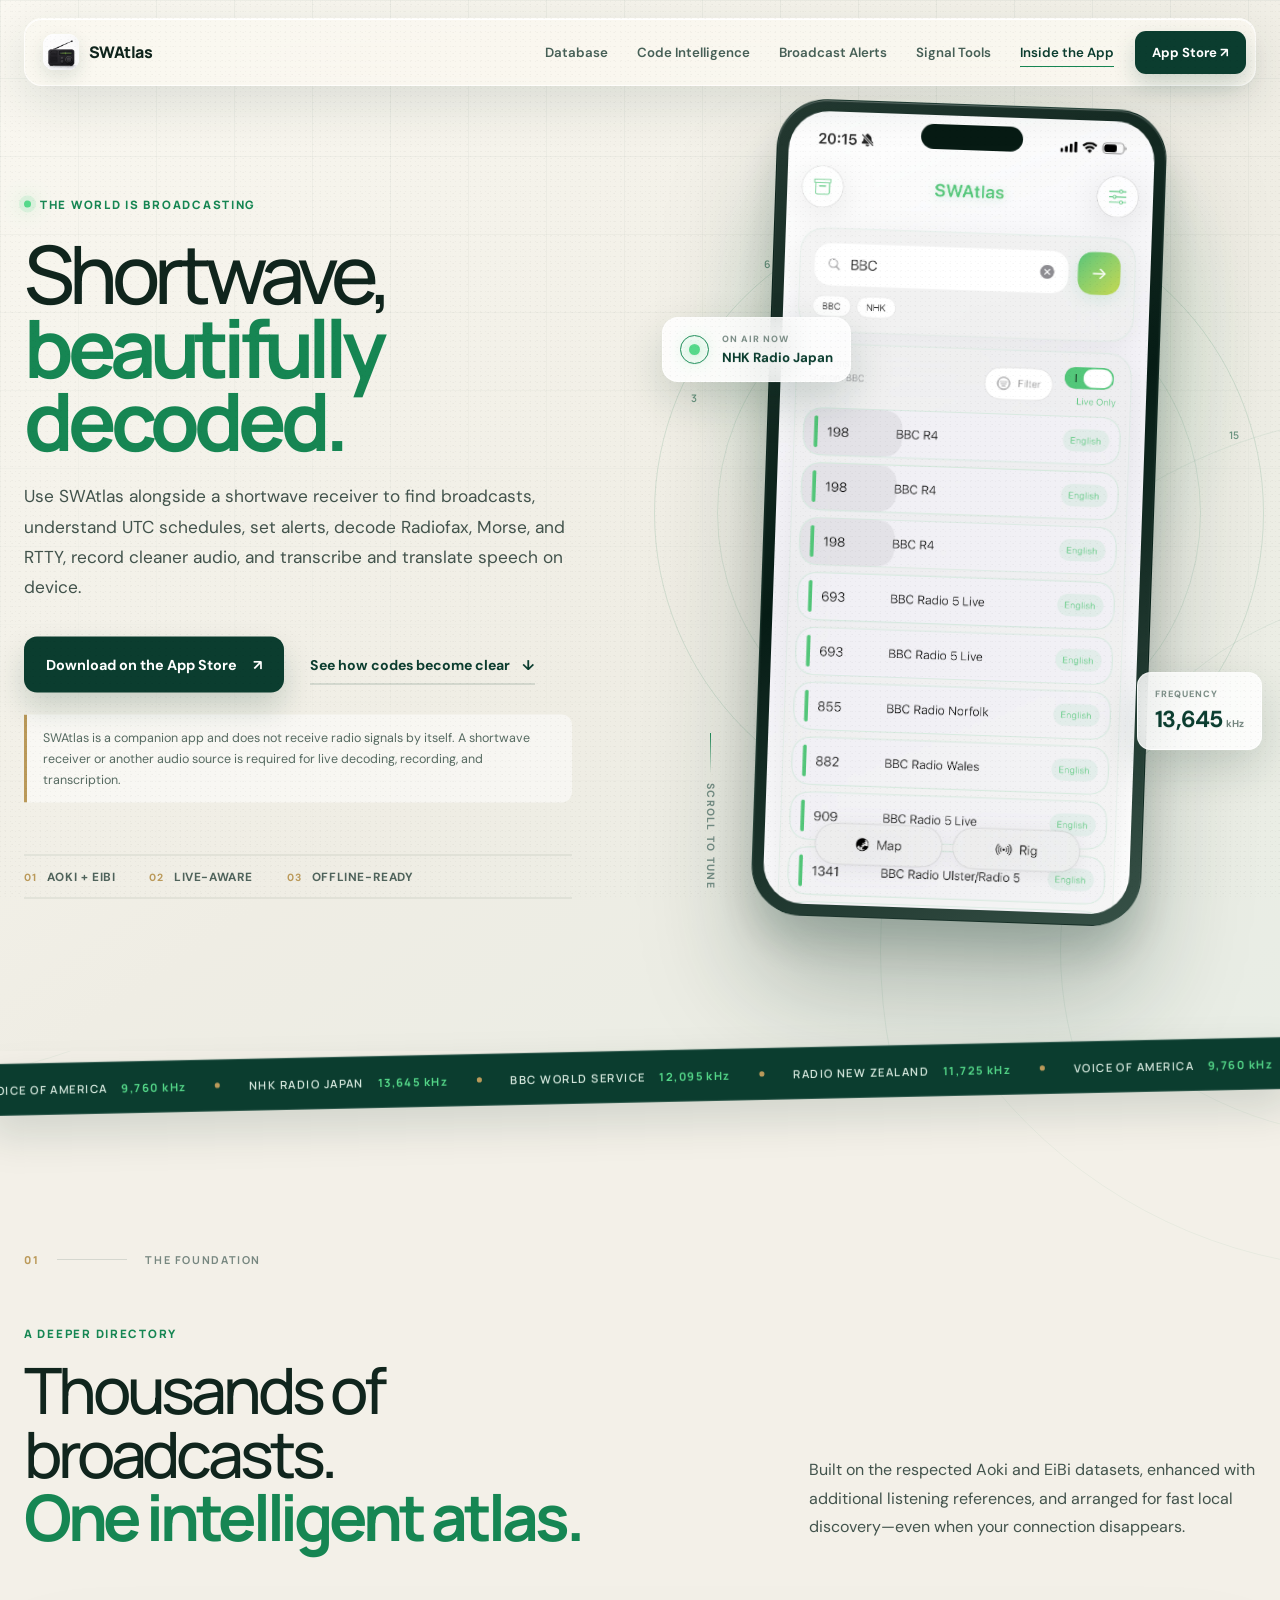
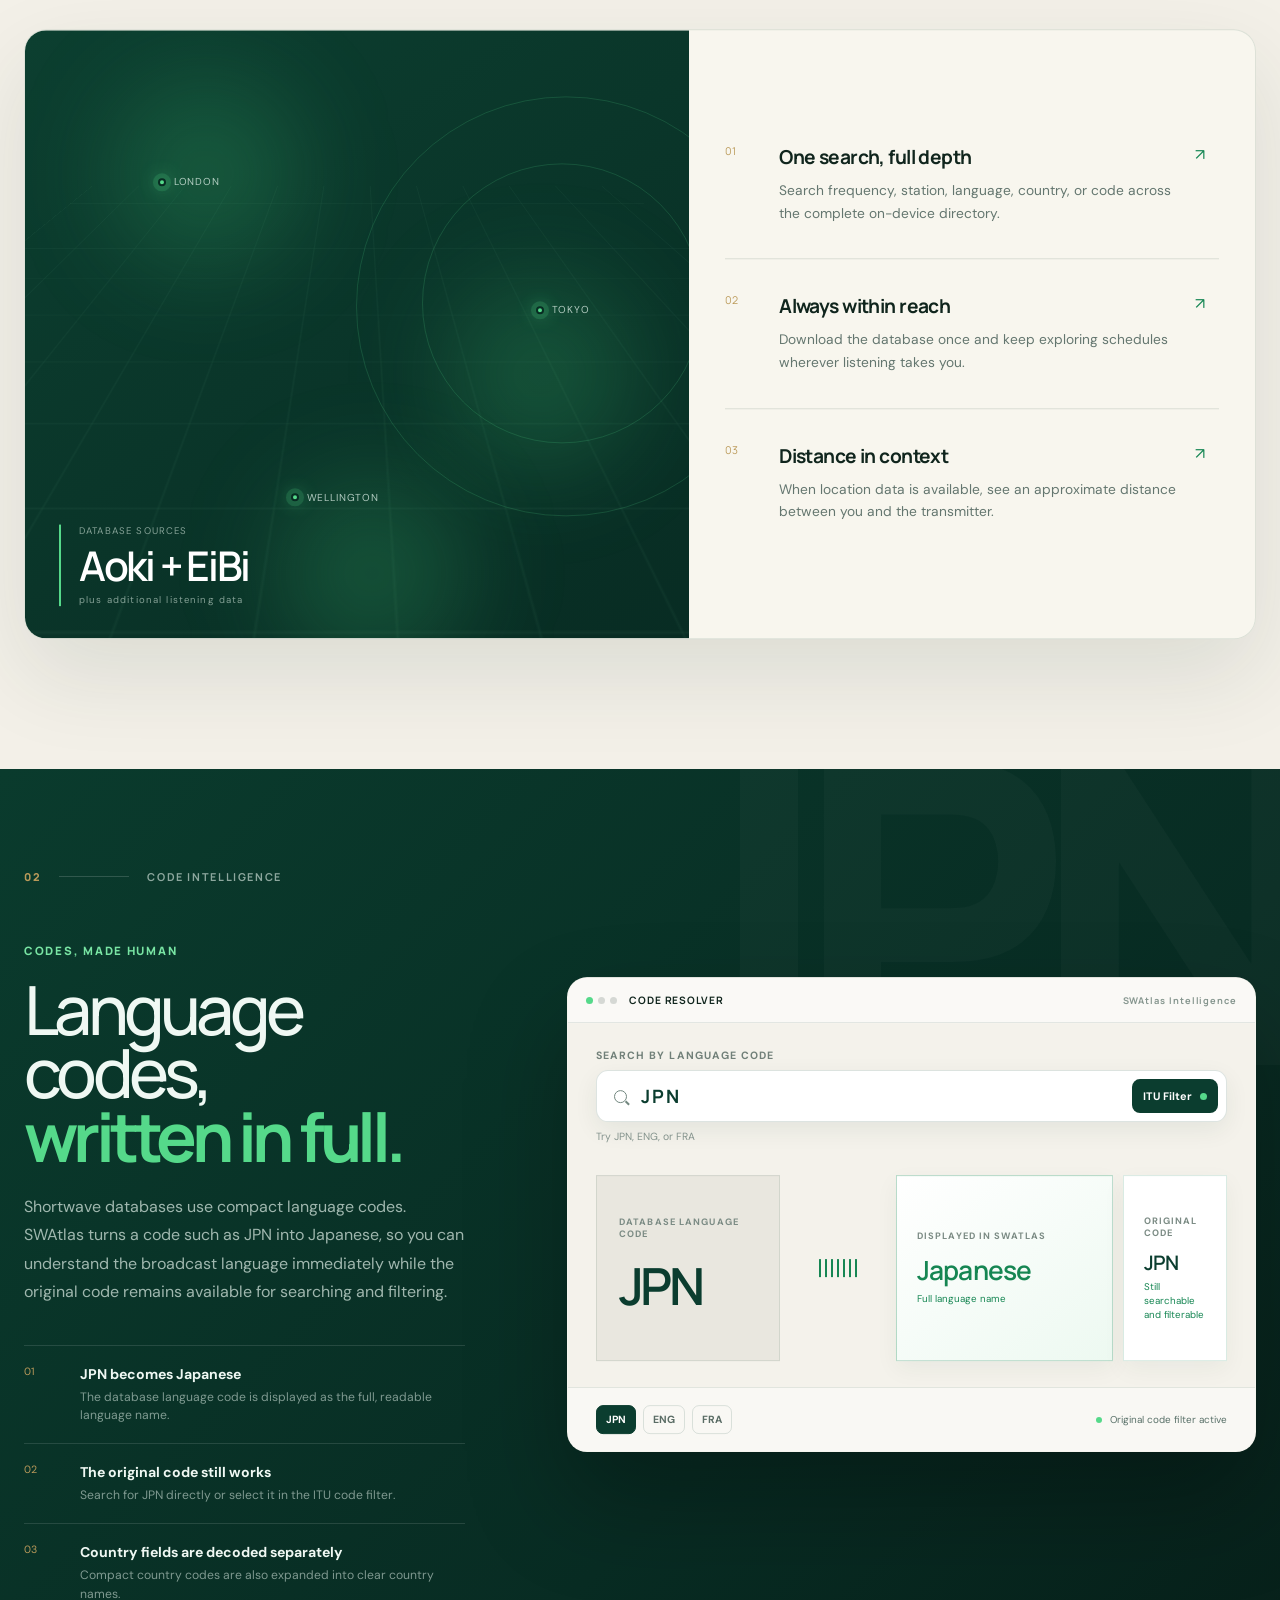
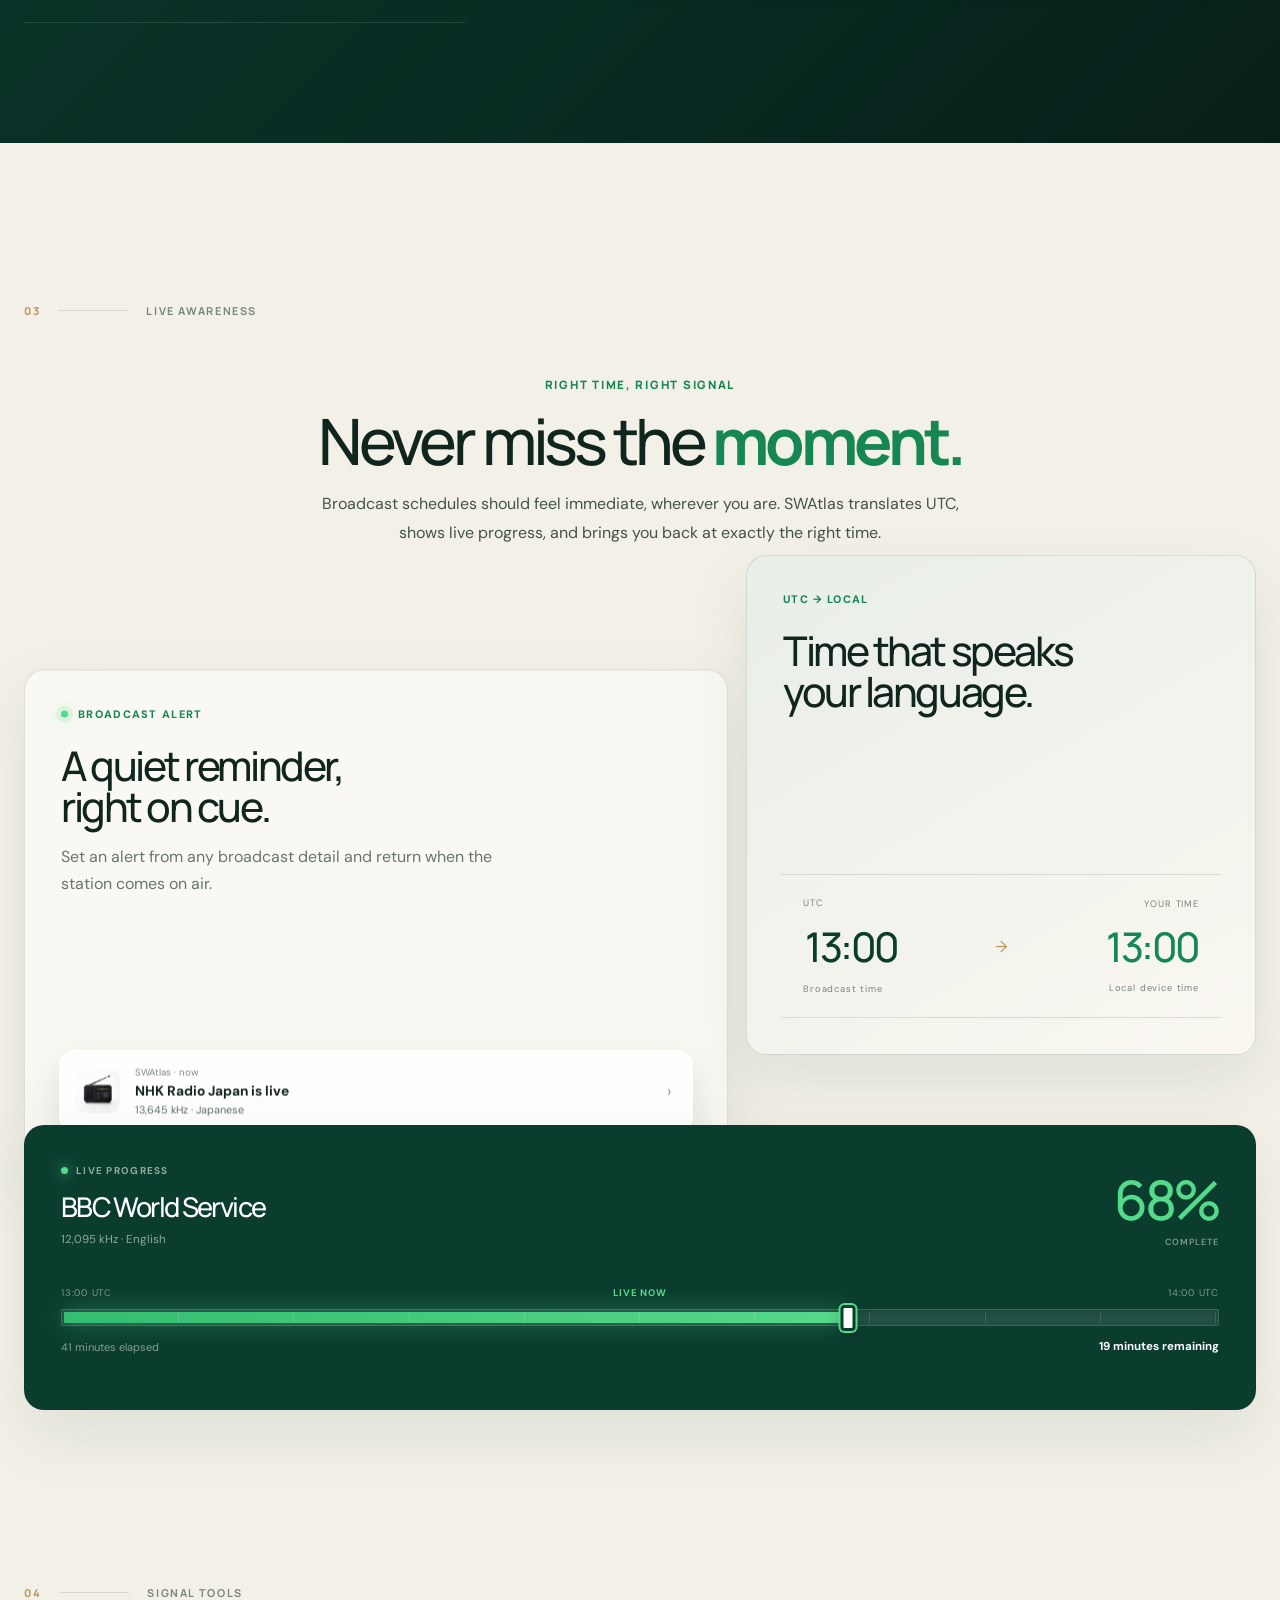
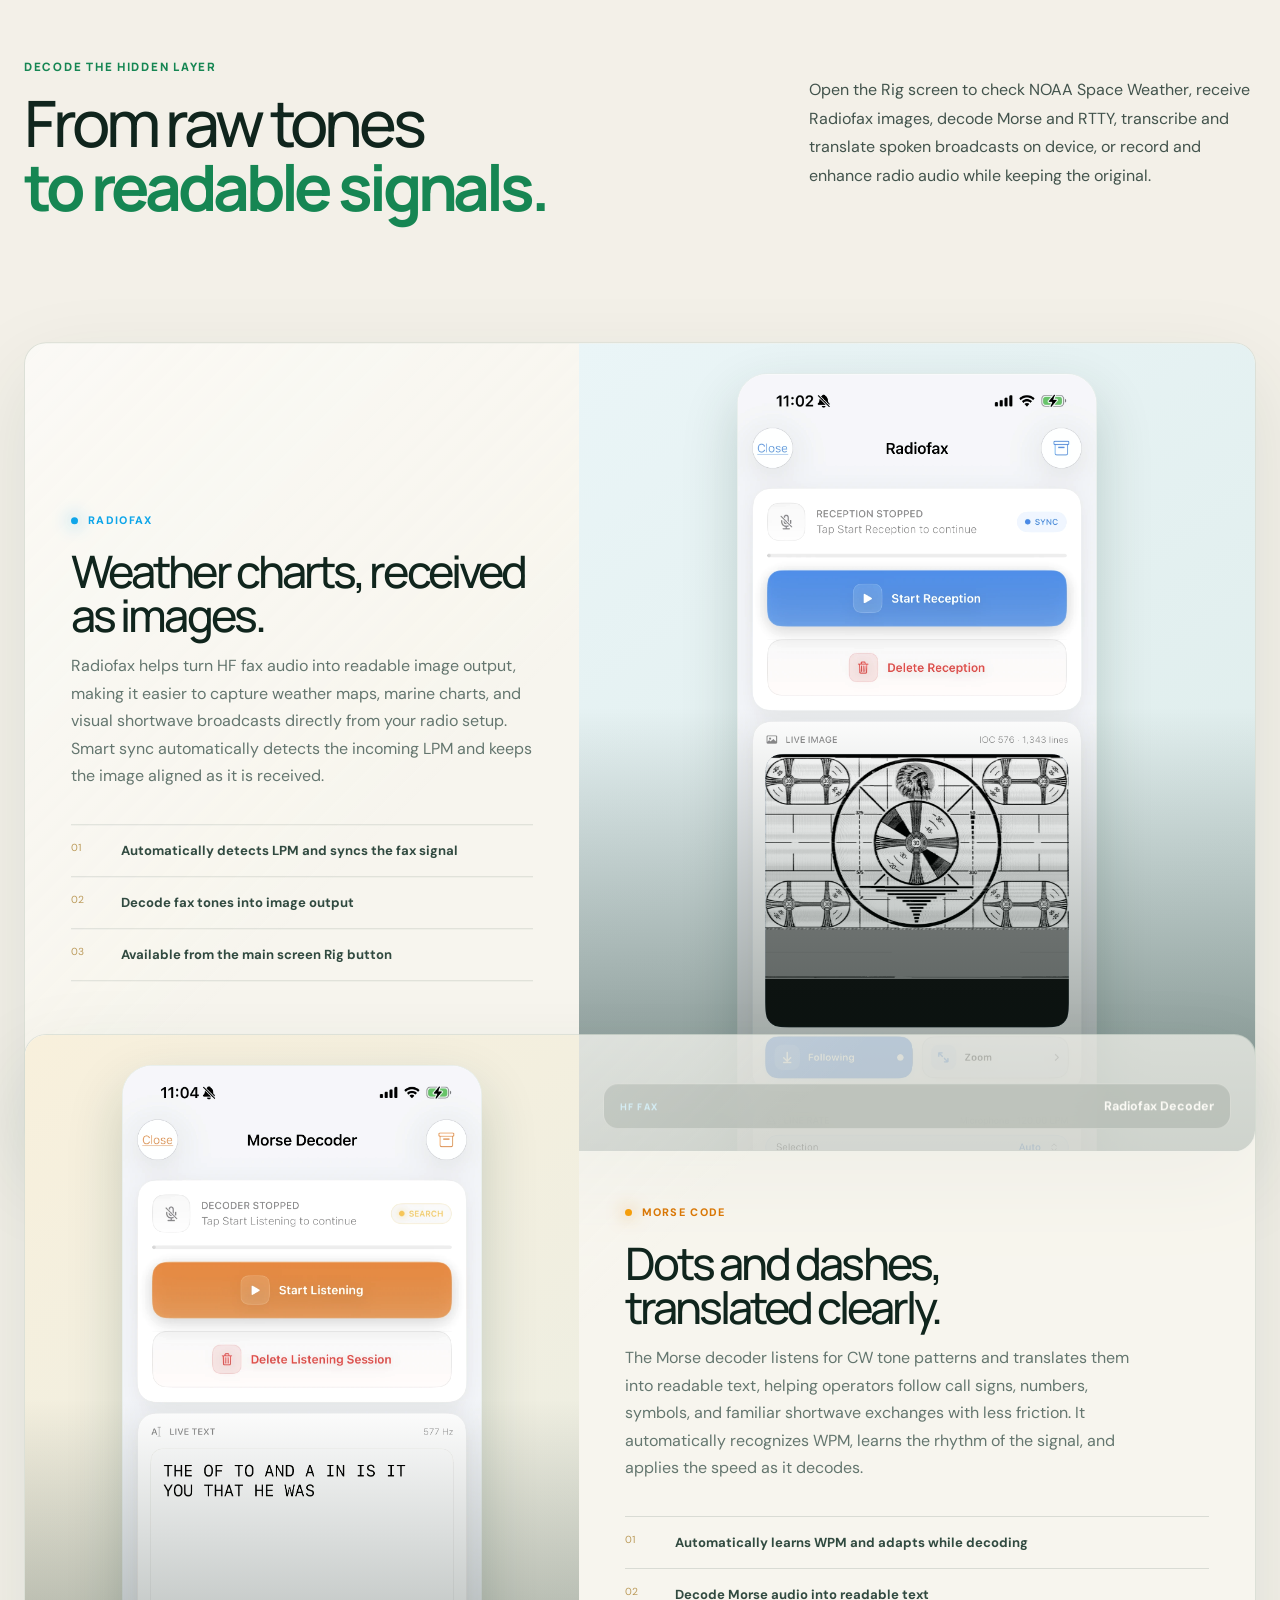
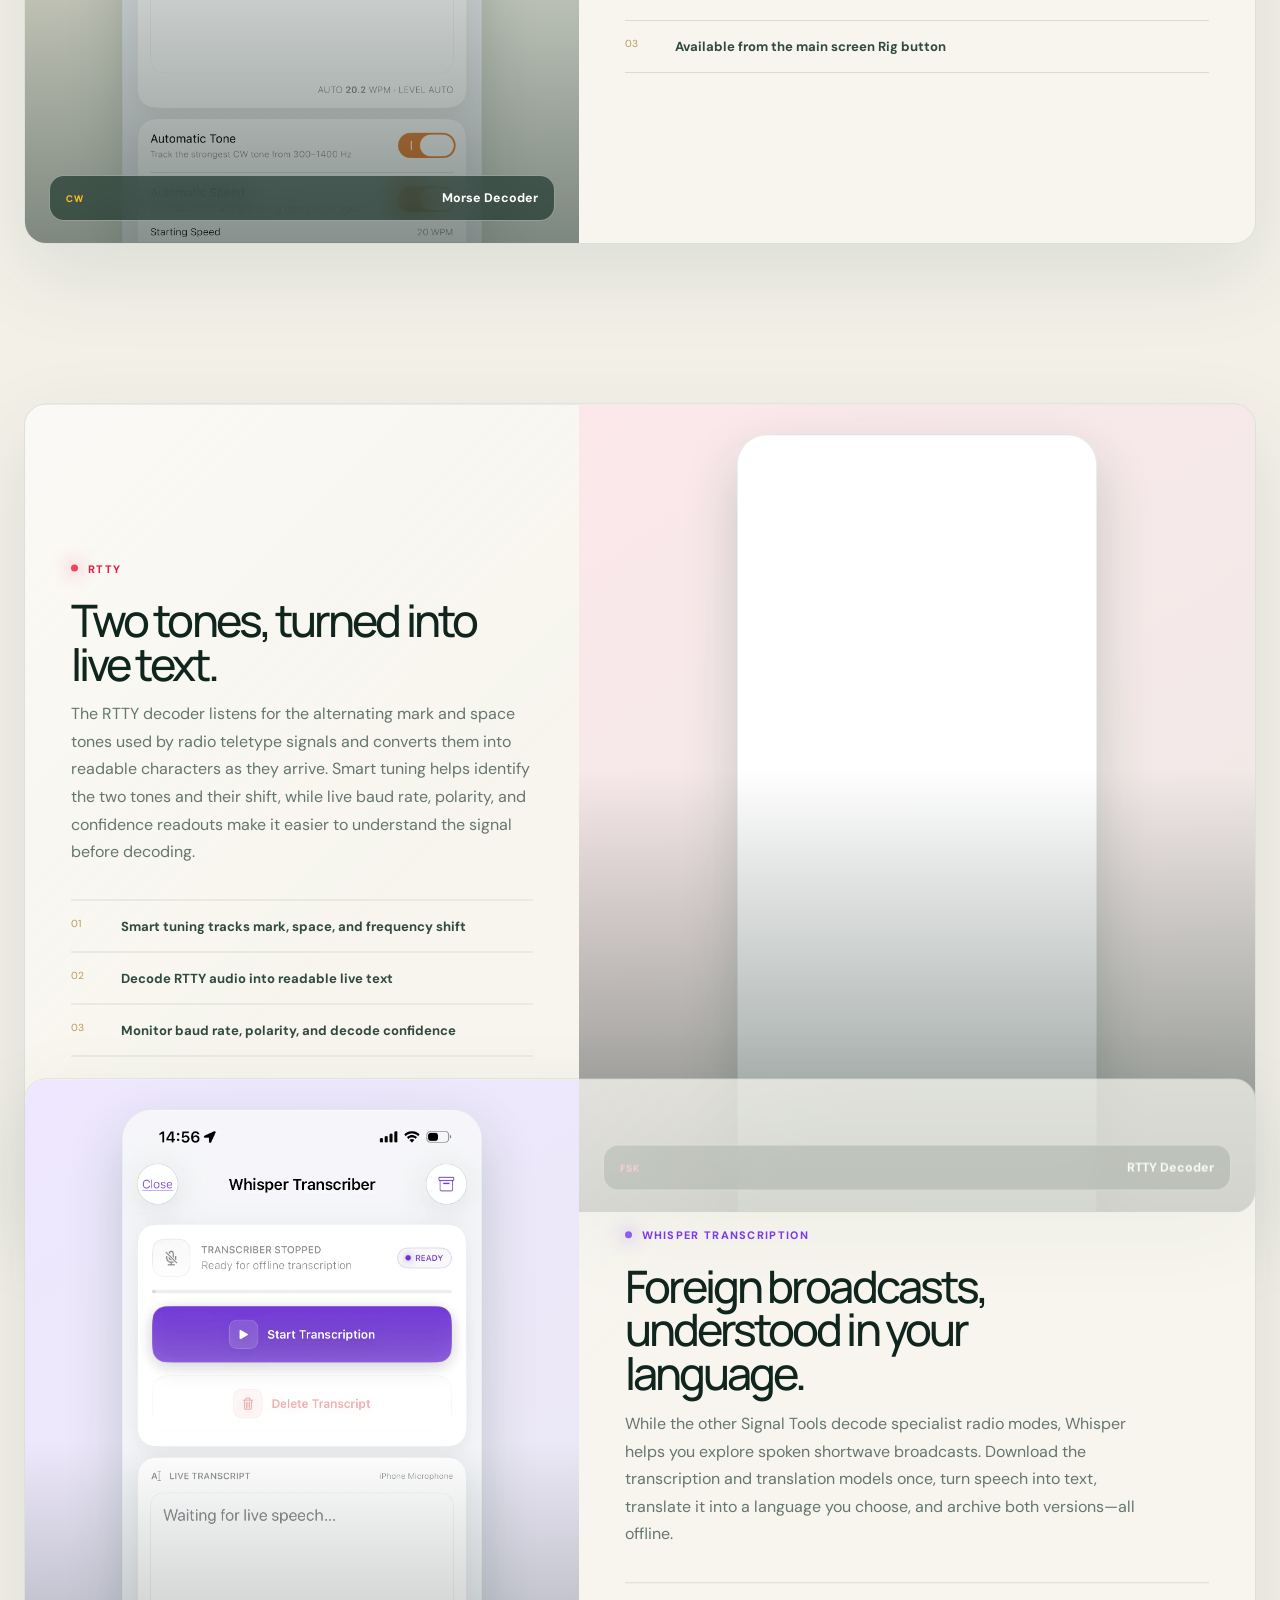
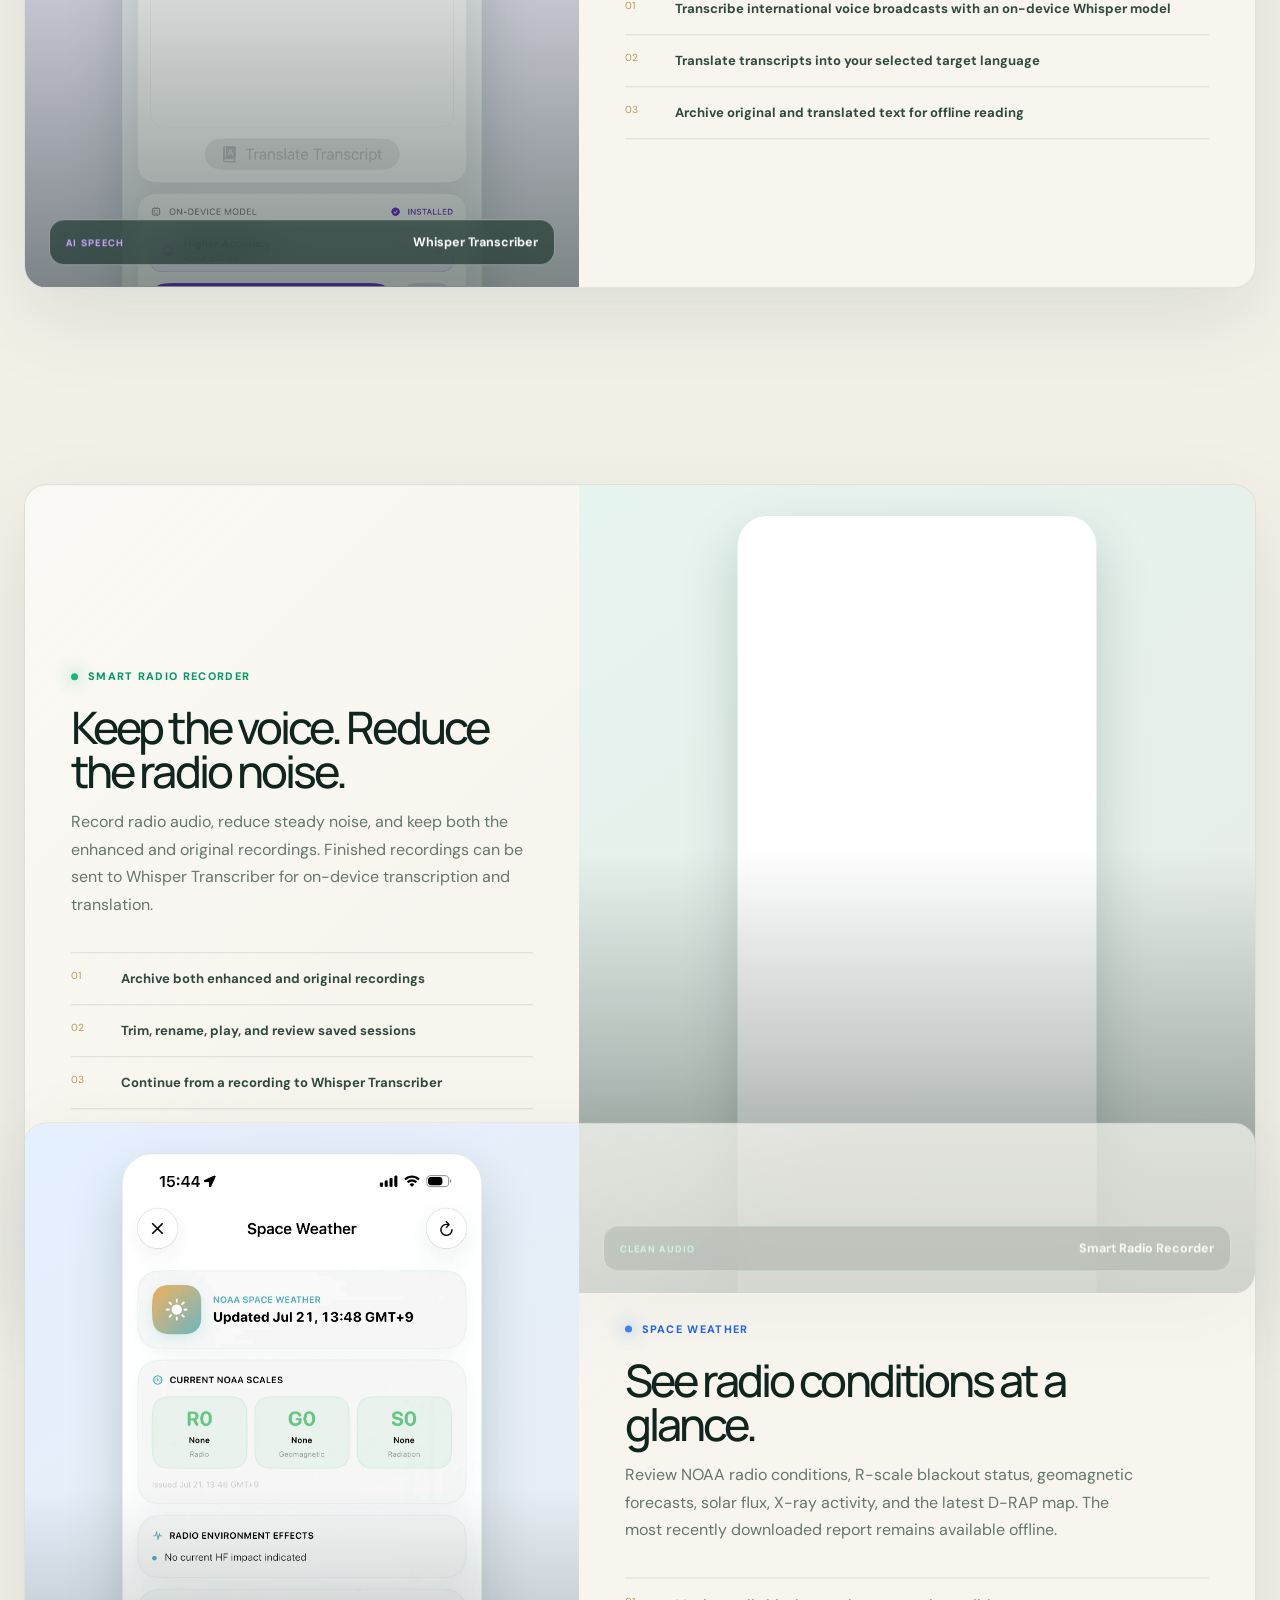
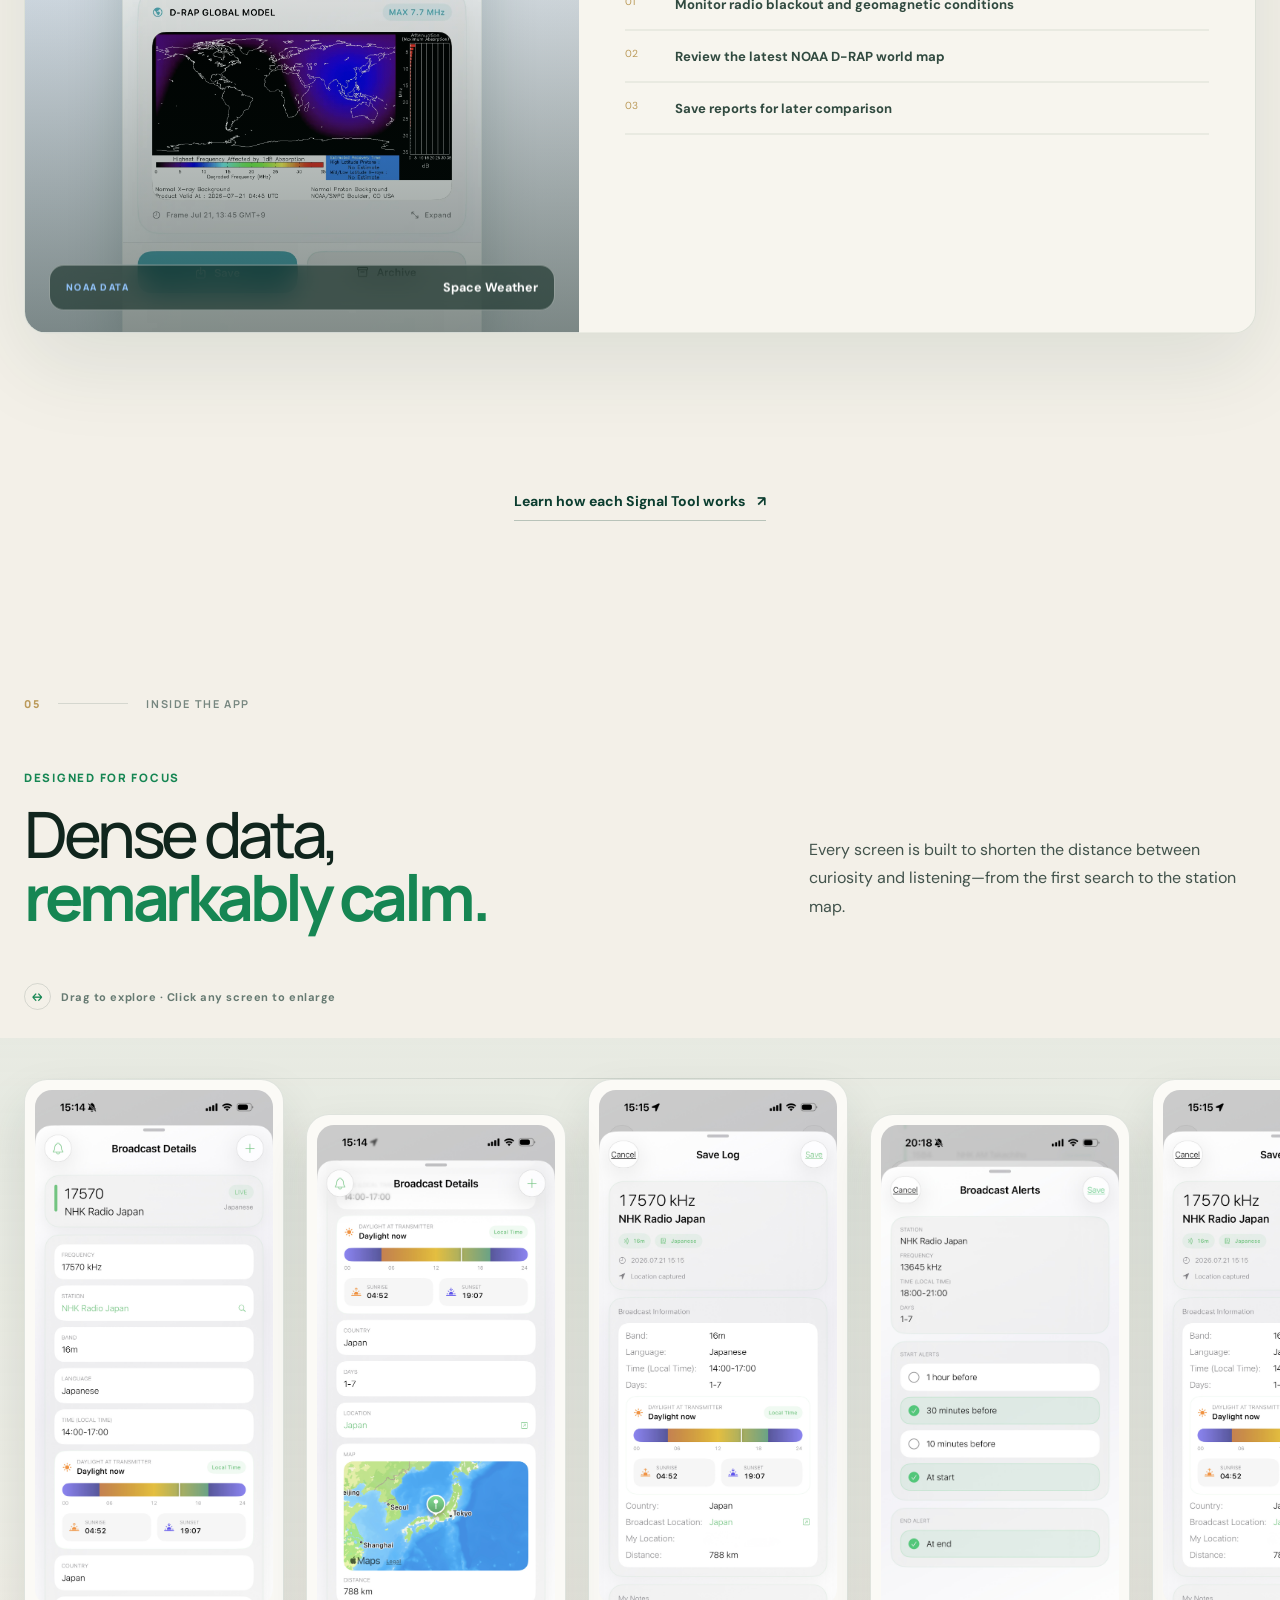
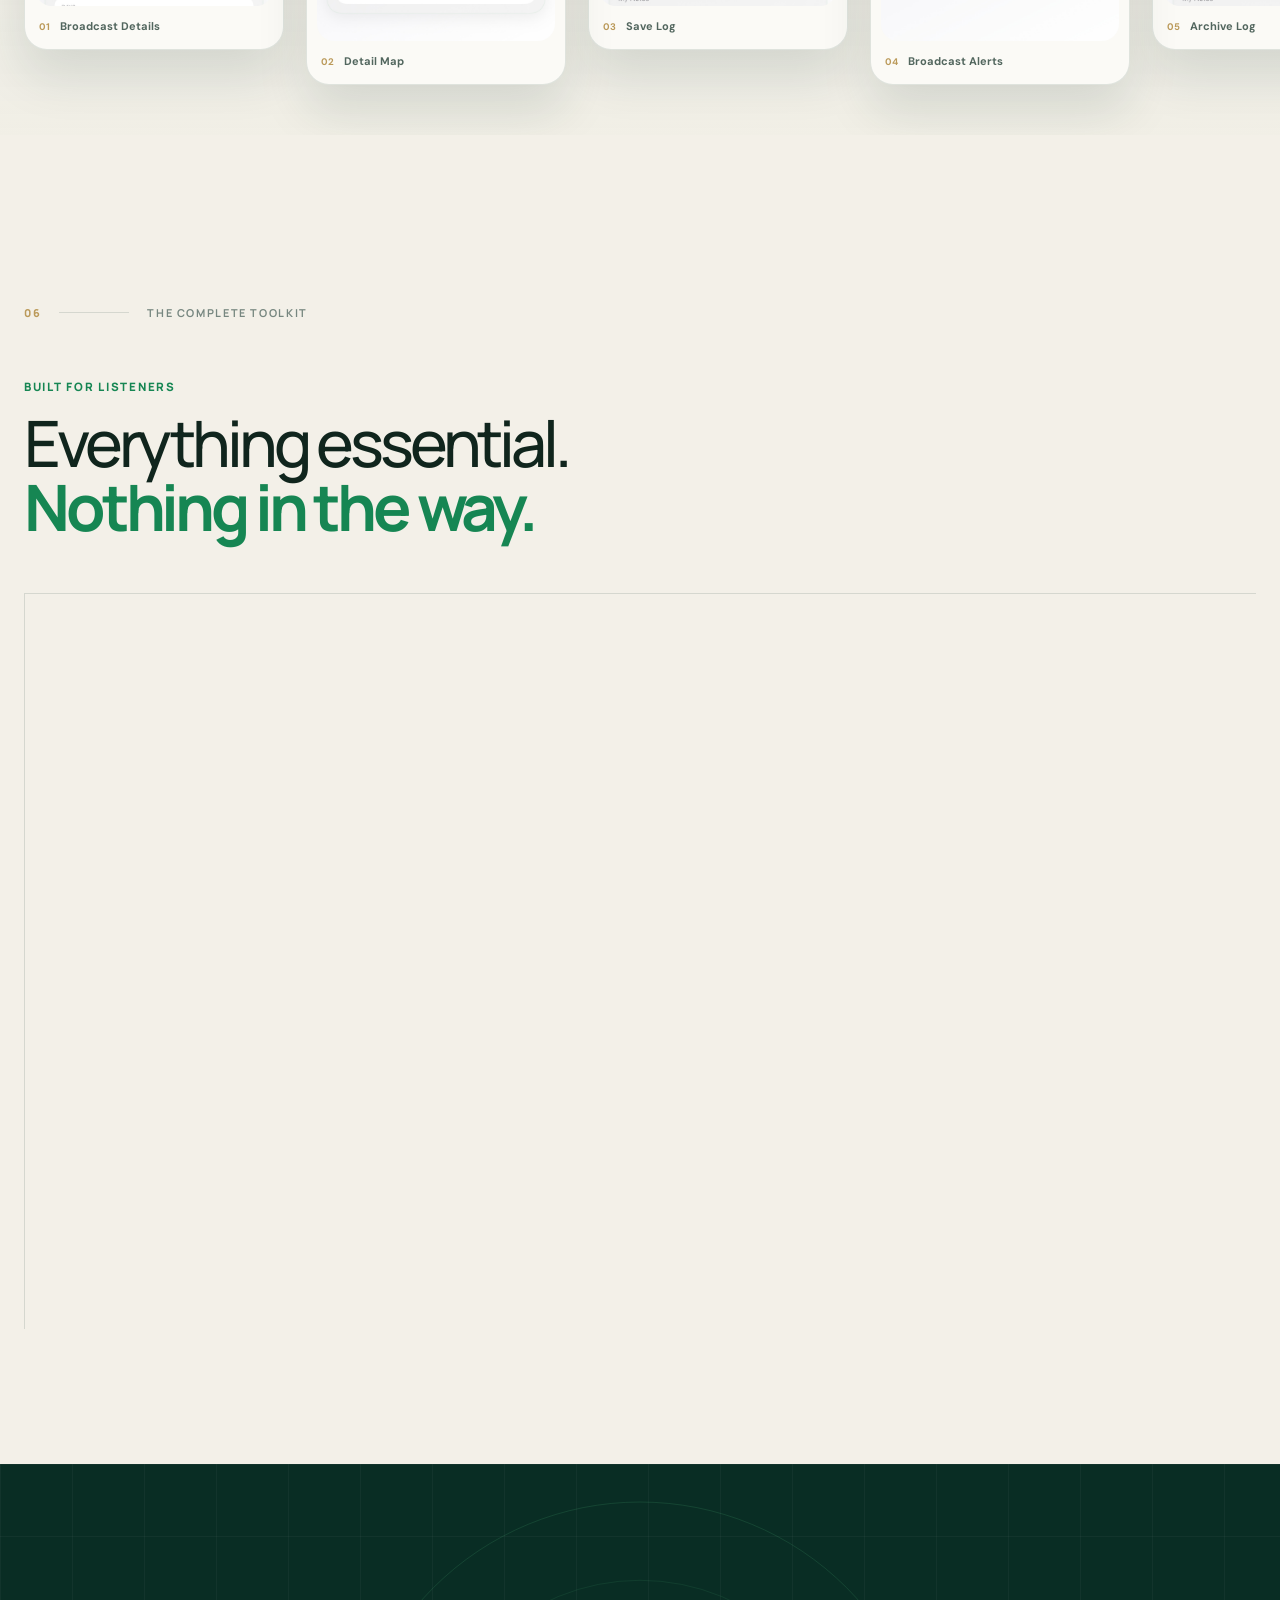
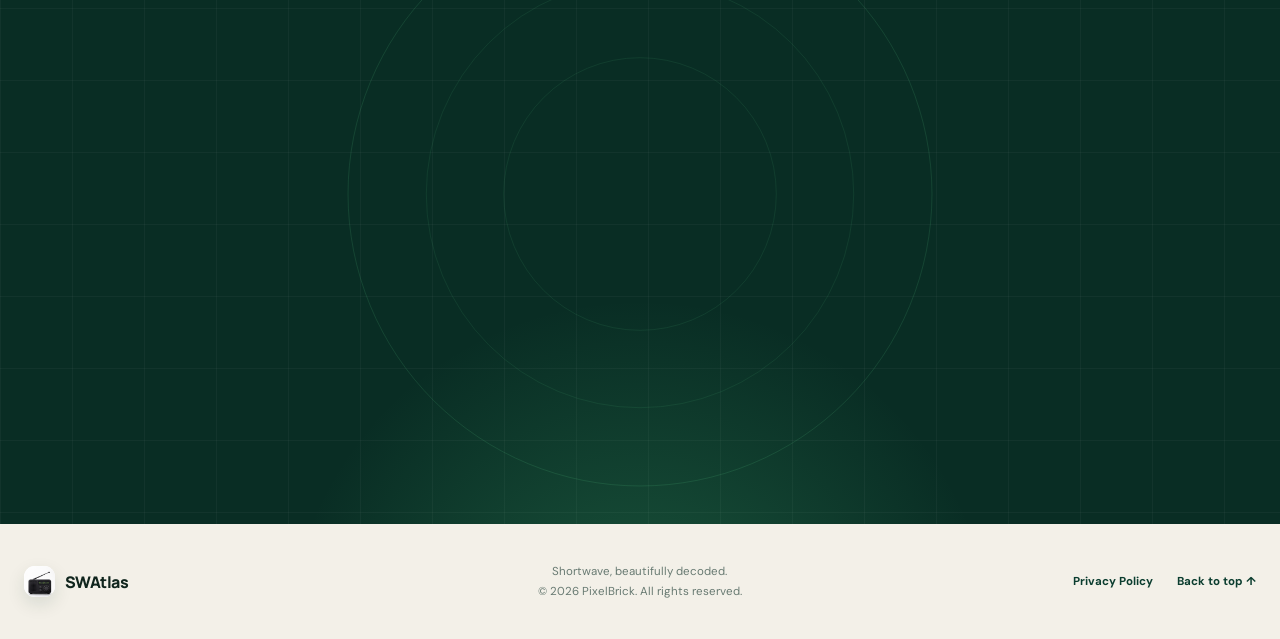
==== commit db04b2bf: "Add files via upload" ====
--- a/index.html
+++ b/index.html
@@ -9,20 +9,36 @@
   <meta property="og:type" content="website">
   <meta property="og:title" content="SWAtlas — Shortwave, beautifully decoded">
   <meta property="og:description" content="Find the signal, decode its hidden layers, and understand foreign-language broadcasts with offline transcription and translation.">
-  <meta property="og:image" content="og.png">
+  <meta property="og:image" content="https://pixelbricktek.github.io/SWAtlas/og.png">
+  <meta property="og:url" content="https://pixelbricktek.github.io/SWAtlas/">
   <meta name="twitter:card" content="summary_large_image">
   <meta name="twitter:title" content="SWAtlas — Shortwave, beautifully decoded">
   <meta name="twitter:description" content="Find the signal, decode its hidden layers, and understand foreign-language broadcasts with offline transcription and translation.">
-  <meta name="twitter:image" content="og.png">
+  <meta name="twitter:image" content="https://pixelbricktek.github.io/SWAtlas/og.png">
+  <link rel="canonical" href="https://pixelbricktek.github.io/SWAtlas/">
   <link rel="icon" type="image/png" href="ico.png">
   <link rel="preload" as="image" href="signal1.webp" type="image/webp" fetchpriority="low">
   <link rel="preload" as="image" href="signal2.webp" type="image/webp" fetchpriority="low">
   <link rel="preload" as="image" href="signal3.webp" type="image/webp" fetchpriority="low">
   <link rel="preload" as="image" href="signal4.webp" type="image/webp" fetchpriority="low">
+  <link rel="preload" as="image" href="signal5.webp" type="image/webp" fetchpriority="low">
+  <link rel="preload" as="image" href="signal6.webp" type="image/webp" fetchpriority="low">
   <link rel="preconnect" href="https://fonts.googleapis.com">
   <link rel="preconnect" href="https://fonts.gstatic.com" crossorigin>
   <link href="https://fonts.googleapis.com/css2?family=DM+Sans:wght@400;500;600;700&amp;family=Manrope:wght@400;500;600;700;800&amp;display=swap" rel="stylesheet">
-  <link rel="stylesheet" href="style.css?v=20260716-whisper">
+  <link rel="stylesheet" href="style.css?v=20260805-copy-refresh">
+  <script type="application/ld+json">
+  {
+    "@context": "https://schema.org",
+    "@type": "SoftwareApplication",
+    "name": "SWAtlas",
+    "operatingSystem": "iOS, iPadOS",
+    "applicationCategory": "UtilitiesApplication",
+    "description": "A companion for shortwave listeners with broadcast schedules, alerts, maps, Signal Tools, on-device transcription, and offline translation.",
+    "url": "https://pixelbricktek.github.io/SWAtlas/",
+    "downloadUrl": "https://apps.apple.com/app/swatlas-shortwave-explorer/id6761421523"
+  }
+  </script>
 </head>
 <body>
   <div class="scroll-progress" aria-hidden="true"></div>
@@ -44,7 +60,7 @@
         <div class="top-anchor-nav" id="top-anchor-nav">
           <a href="#database" class="top-anchor-link">Database</a>
           <a href="#code-intelligence" class="top-anchor-link">Code Intelligence</a>
-          <a href="#live-tools" class="top-anchor-link">Live Alerts</a>
+          <a href="#live-tools" class="top-anchor-link">Broadcast Alerts</a>
           <a href="#signal-tools" class="top-anchor-link">Signal Tools</a>
           <a href="#experience" class="top-anchor-link">Inside the App</a>
           <a href="https://apps.apple.com/app/swatlas-shortwave-explorer/id6761421523" class="download-link" target="_blank" rel="noopener noreferrer">App Store <span aria-hidden="true">↗</span></a>
@@ -60,7 +76,7 @@
           <div class="eyebrow"><span class="live-dot"></span> The world is broadcasting</div>
           <h1>Shortwave,<br><em>beautifully decoded.</em></h1>
           <p class="hero-text">
-            Find the signal. Understand the schedule. Transcribe the broadcast, then translate it into the language you choose. SWAtlas turns a vast world of frequencies, stations, languages, and UTC times into one calm, precise listening companion.
+            Use SWAtlas alongside a shortwave receiver to find broadcasts, understand UTC schedules, set alerts, decode Radiofax, Morse, and RTTY, record cleaner audio, and transcribe and translate speech on device.
           </p>
           <div class="hero-actions">
             <a class="primary-button" href="https://apps.apple.com/app/swatlas-shortwave-explorer/id6761421523" target="_blank" rel="noopener noreferrer">
@@ -68,6 +84,7 @@
             </a>
             <a class="text-button" href="#code-intelligence">See how codes become clear <span aria-hidden="true">↓</span></a>
           </div>
+          <p class="hero-receiver-note">SWAtlas is a companion app and does not receive radio signals by itself. A shortwave receiver or another audio source is required for live decoding, recording, and transcription.</p>
           <div class="hero-proof" aria-label="Product highlights">
             <span><b>01</b> Aoki + EiBi</span>
             <span><b>02</b> Live-aware</span>
@@ -266,7 +283,7 @@
             <span class="section-tag">Decode the hidden layer</span>
             <h2>From raw tones<br><em>to readable signals.</em></h2>
           </div>
-          <p class="reveal">The Rig button opens focused tools for decoding Radiofax, Morse, and RTTY, plus offline Whisper transcription and translation that helps you understand spoken broadcasts in other languages.</p>
+          <p class="reveal">Open the Rig screen to check NOAA Space Weather, receive Radiofax images, decode Morse and RTTY, transcribe and translate spoken broadcasts on device, or record and enhance radio audio while keeping the original.</p>
         </div>
 
         <div class="signal-tools-grid">
@@ -290,7 +307,7 @@
           <article class="signal-tool-card signal-tool-morse reveal" data-parallax="-0.012">
             <figure class="signal-tool-visual signal-tool-visual-morse">
               <img src="signal2.webp" alt="SWAtlas Morse code decoder feature" width="1179" height="2556" loading="eager" decoding="async" fetchpriority="low" onerror="this.closest('.signal-tool-visual').classList.add('is-missing'); this.remove();">
-              <figcaption><span>CW</span><strong>Morse Code Decoder</strong></figcaption>
+              <figcaption><span>CW</span><strong>Morse Decoder</strong></figcaption>
             </figure>
             <div class="signal-tool-copy">
               <div class="card-kicker">Morse code</div>
@@ -337,7 +354,42 @@
               </ul>
             </div>
           </article>
-        </div>
+
+          <article class="signal-tool-card signal-tool-recorder reveal" data-parallax="0.01">
+            <div class="signal-tool-copy">
+              <div class="card-kicker">Smart Radio Recorder</div>
+              <h3>Keep the voice. Reduce the radio noise.</h3>
+              <p>Record radio audio, reduce steady noise, and keep both the enhanced and original recordings. Finished recordings can be sent to Whisper Transcriber for on-device transcription and translation.</p>
+              <ul class="signal-tool-points">
+                <li><span>01</span><strong>Archive both enhanced and original recordings</strong></li>
+                <li><span>02</span><strong>Trim, rename, play, and review saved sessions</strong></li>
+                <li><span>03</span><strong>Continue from a recording to Whisper Transcriber</strong></li>
+              </ul>
+            </div>
+            <figure class="signal-tool-visual signal-tool-visual-recorder">
+              <img src="signal5.webp" alt="SWAtlas Smart Radio Recorder detecting a voice signal while recording" width="1179" height="2556" loading="lazy" decoding="async" onerror="this.closest('.signal-tool-visual').classList.add('is-missing'); this.remove();">
+              <figcaption><span>CLEAN AUDIO</span><strong>Smart Radio Recorder</strong></figcaption>
+            </figure>
+          </article>
+
+          <article class="signal-tool-card signal-tool-weather reveal" data-parallax="-0.012">
+            <figure class="signal-tool-visual signal-tool-visual-weather">
+              <img src="signal6.webp" alt="SWAtlas Space Weather dashboard showing NOAA scales and the D-RAP map" width="1179" height="2556" loading="lazy" decoding="async" onerror="this.closest('.signal-tool-visual').classList.add('is-missing'); this.remove();">
+              <figcaption><span>NOAA DATA</span><strong>Space Weather</strong></figcaption>
+            </figure>
+            <div class="signal-tool-copy">
+              <div class="card-kicker">Space Weather</div>
+              <h3>See radio conditions at a glance.</h3>
+              <p>Review NOAA radio conditions, R-scale blackout status, geomagnetic forecasts, solar flux, X-ray activity, and the latest D-RAP map. The most recently downloaded report remains available offline.</p>
+              <ul class="signal-tool-points">
+                <li><span>01</span><strong>Monitor radio blackout and geomagnetic conditions</strong></li>
+                <li><span>02</span><strong>Review the latest NOAA D-RAP world map</strong></li>
+                <li><span>03</span><strong>Save reports for later comparison</strong></li>
+              </ul>
+            </div>
+          </article>
+        </div>
+        <div class="signal-tools-guide-link reveal"><a class="text-button" href="signaltools.html">Learn how each Signal Tool works <span aria-hidden="true">↗</span></a></div>
       </section>
 
       <section class="section experience-section" id="experience">
@@ -369,12 +421,15 @@
           <a class="text-button reveal" href="https://apps.apple.com/app/swatlas-shortwave-explorer/id6761421523" target="_blank" rel="noopener noreferrer">Explore SWAtlas on the App Store <span aria-hidden="true">↗</span></a>
         </div>
         <div class="feature-grid">
-          <article class="feature-card reveal"><span>01</span><h3>Frequency search</h3><p>Enter a frequency in kHz and find matching broadcasts in seconds.</p></article>
-          <article class="feature-card reveal"><span>02</span><h3>Station discovery</h3><p>Search by station name and move through clear, focused results.</p></article>
-          <article class="feature-card reveal"><span>03</span><h3>Live highlighting</h3><p>See what is active now with unmistakable on-air treatment.</p></article>
-          <article class="feature-card reveal"><span>04</span><h3>Smart filters</h3><p>Narrow results by language, country, schedule, status, or ITU code.</p></article>
-          <article class="feature-card reveal"><span>05</span><h3>Local schedules</h3><p>Read UTC broadcasts in the time zone set on your device.</p></article>
-          <article class="feature-card reveal"><span>06</span><h3>Offline directory</h3><p>Keep your downloaded reference data ready beyond the network.</p></article>
+          <article class="feature-card reveal"><span>01</span><h3>Frequency and station search</h3><p>Search the on-device directory by frequency, station, language, country, or code.</p></article>
+          <article class="feature-card reveal"><span>02</span><h3>Live schedules and alerts</h3><p>See what is on air, follow live progress, and return when a saved broadcast begins.</p></article>
+          <article class="feature-card reveal"><span>03</span><h3>Smart filters and offline directory</h3><p>Narrow a downloaded schedule by language, country, band, day, status, or ITU code.</p></article>
+          <article class="feature-card reveal"><span>04</span><h3>Maps, distance, and daylight</h3><p>Explore transmitter locations, approximate distance, and local daylight context.</p></article>
+          <article class="feature-card reveal"><span>05</span><h3>Saved Logs and Archive Insights</h3><p>Keep ratings and notes, then review reception history by station, country, date, or distance.</p></article>
+          <article class="feature-card reveal"><span>06</span><h3>Rig profiles and recovery</h3><p>Manage radio setups and recover equipment references found only in archived logs.</p></article>
+          <article class="feature-card reveal"><span>07</span><h3>Six Signal Tools</h3><p>Check Space Weather, decode Radiofax, Morse, and RTTY, transcribe speech, or record cleaner audio.</p></article>
+          <article class="feature-card reveal"><span>08</span><h3>Radiofax schedules and Auto Start</h3><p>Choose worldwide broadcasts, receive an alert, and prepare timed Radiofax reception.</p></article>
+          <article class="feature-card reveal"><span>09</span><h3>Data export and import</h3><p>Back up Saved Logs, settings, alerts, rigs, and Signal Tool archives in a .swatlasbackup package.</p></article>
         </div>
       </section>
 
--- a/style.css
+++ b/style.css
@@ -85,6 +85,7 @@
 .hero h1 { margin: 24px 0; max-width: 710px; font-size: clamp(3.7rem, 6.3vw, 6.4rem); line-height: .91; letter-spacing: -.075em; font-weight: 500; }
 .hero h1 em, .section-heading h2 em, .code-copy h2 em, .feature-intro h2 em, .closing-content h2 em { color: var(--mint-deep); font-style: normal; font-weight: 700; }
 .hero-text { max-width: 600px; margin: 0; color: var(--ink-soft); font-size: 1.08rem; line-height: 1.75; }
+.hero-receiver-note{max-width:610px;margin:22px 0 0;padding:13px 16px;border-left:3px solid var(--gold);border-radius:0 10px 10px 0;color:#566a61;background:rgba(255,255,255,.5);font-size:.78rem;line-height:1.65}
 .hero-actions { display: flex; align-items: center; flex-wrap: wrap; gap: 26px; margin-top: 35px; }
 .primary-button { display: inline-flex; align-items: center; justify-content: center; gap: 16px; min-height: 56px; padding: 0 22px; border-radius: 13px; color: #fff; background: var(--emerald); font-size: .9rem; font-weight: 700; box-shadow: 0 15px 30px rgba(11,61,47,.18); transition: transform .28s ease, box-shadow .28s ease; }
 .primary-button:hover { transform: translateY(-3px); box-shadow: 0 21px 38px rgba(11,61,47,.25); }
@@ -165,6 +166,15 @@
 .signal-tool-visual-whisper figcaption span{color:#c4a7ff}
 .signal-tool-whisper .card-kicker{color:#7c3aed}
 .signal-tool-whisper .card-kicker::before{content:"";width:7px;height:7px;border-radius:50%;background:#8b5cf6;box-shadow:0 0 18px currentColor}
+.signal-tool-visual-recorder{background:linear-gradient(145deg,#e6f4ef,#e8ece8)}
+.signal-tool-visual-recorder figcaption span{color:#6ee7b7}
+.signal-tool-recorder .card-kicker{color:#059669}
+.signal-tool-recorder .card-kicker::before{content:"";width:7px;height:7px;border-radius:50%;background:#10b981;box-shadow:0 0 18px currentColor}
+.signal-tool-visual-weather{background:linear-gradient(145deg,#e5f0ff,#e8ecef)}
+.signal-tool-visual-weather figcaption span{color:#93c5fd}
+.signal-tool-weather .card-kicker{color:#2563eb}
+.signal-tool-weather .card-kicker::before{content:"";width:7px;height:7px;border-radius:50%;background:#3b82f6;box-shadow:0 0 18px currentColor}
+.signal-tools-guide-link{display:flex;justify-content:center;margin-top:38px}
 
 .experience-section{max-width:none;padding-left:0;padding-right:0;overflow:hidden}.experience-section>.section-index,.experience-section>.section-heading,.gallery-instruction{max-width:var(--max);margin-left:auto;margin-right:auto;padding-left:24px;padding-right:24px}.gallery-instruction{display:flex;align-items:center;gap:10px;margin-top:46px;margin-bottom:-42px;color:#667a72;font-size:.69rem;font-weight:700;letter-spacing:.05em}.gallery-instruction span{display:grid;place-items:center;width:27px;height:27px;border:1px solid var(--line);border-radius:50%;color:var(--mint-deep)}.screen-showcase{position:relative;margin-top:70px;padding:40px 0 85px;overflow-x:auto;overflow-y:hidden;scroll-behavior:smooth;scroll-snap-type:x proximity;scrollbar-width:none;cursor:grab;background:linear-gradient(180deg,rgba(213,225,217,.4),rgba(235,235,226,.2));touch-action:pan-x pan-y}.screen-showcase::-webkit-scrollbar{display:none}.screen-showcase.is-dragging{cursor:grabbing;scroll-behavior:auto;user-select:none}.screen-showcase::before{content:"";position:sticky;z-index:2;display:block;left:0;right:0;top:0;height:1px;background:linear-gradient(90deg,transparent,var(--line),transparent)}.screen-rail{width:max-content;display:flex;gap:22px;padding-left:max(24px,calc((100vw - var(--max))/2 + 24px));padding-right:max(24px,calc((100vw - var(--max))/2 + 24px))}.screen-card{width:260px;margin:0;padding:10px 10px 16px;border:1px solid rgba(16,60,44,.12);border-radius:23px;background:#fbfaf6;box-shadow:0 25px 50px rgba(21,57,43,.13);scroll-snap-align:center;cursor:zoom-in;user-select:none;transition:transform .35s ease,box-shadow .35s ease}.screen-card:hover{transform:translateY(-12px) rotate(-1deg);box-shadow:0 32px 62px rgba(21,57,43,.18)}.screen-card-raised{transform:translateY(35px)}.screen-card-raised:hover{transform:translateY(23px) rotate(1deg)}.screen-card img{width:100%;aspect-ratio:1179/2556;object-fit:cover;object-position:top;border-radius:17px;pointer-events:none}.screen-card figcaption{display:flex;align-items:center;gap:10px;padding:13px 4px 0;color:#52665e;font-size:.69rem;font-weight:700}.screen-card figcaption span{color:var(--gold);font-size:.6rem}
 
@@ -215,7 +225,7 @@
 .help-quick-list{list-style:none;margin:20px 0 0;padding:0;counter-reset:quick-step}
 .help-quick-list li{position:relative;padding:15px 0 15px 43px;border-top:1px solid rgba(255,255,255,.11);color:rgba(234,245,239,.76);font-size:.82rem;line-height:1.55;counter-increment:quick-step}
 .help-quick-list li::before{content:counter(quick-step,decimal-leading-zero);position:absolute;left:0;top:15px;color:var(--mint);font:.7rem "Manrope",sans-serif}
-.help-section-intro{display:grid;grid-template-columns:.7fr 1.3fr;gap:50px;align-items:end;padding:115px 8px 42px}
+.help-section-intro{display:grid;grid-template-columns:.7fr 1.3fr;gap:50px;align-items:end;padding:64px 8px 42px}
 .help-section-intro span{color:var(--mint-deep);font:800 .68rem "Manrope",sans-serif;letter-spacing:.14em;text-transform:uppercase}
 .help-section-intro h2{margin:13px 0 0;font:500 clamp(2.3rem,5vw,4.8rem)/.96 "Manrope",sans-serif;letter-spacing:-.065em}
 .help-section-intro p{max-width:620px;margin:0;color:#5a6d65;line-height:1.8}
@@ -234,6 +244,10 @@
 .help-tool-media--rtty figcaption span{color:#fb7185}
 .help-tool-media--whisper{background:linear-gradient(150deg,#eee7ff,#e8e8f0)}
 .help-tool-media--whisper figcaption span{color:#c4a7ff}
+.help-tool-media--recorder{background:linear-gradient(150deg,#e4efff,#e7edf3)}
+.help-tool-media--recorder figcaption span{color:#8ec5ff}
+.help-tool-media--space-weather{background:linear-gradient(150deg,#e2f7f5,#e4eeeb)}
+.help-tool-media--space-weather figcaption span{color:#67e8f9}
 .help-tool-content{min-width:0;padding:12px 0}
 .help-tool-label{display:flex;align-items:center;gap:10px;color:var(--mint-deep);font:800 .67rem "Manrope",sans-serif;letter-spacing:.13em;text-transform:uppercase}
 .help-tool-label span{display:grid;place-items:center;width:32px;height:32px;border:1px solid currentColor;border-radius:50%;font-size:.58rem}
@@ -303,13 +317,13 @@
 }
 
 @media (max-width:800px){
-  .help-topbar{padding:10px 12px}.help-topbar-inner{gap:12px}.help-menu-button{display:flex;width:42px;height:42px;margin-left:auto;border:0;border-radius:10px;background:var(--emerald);flex-direction:column;align-items:center;justify-content:center;gap:5px;cursor:pointer}.help-menu-button span{width:17px;height:1.5px;background:#fff;transition:transform .2s ease,opacity .2s ease}.help-menu-button.is-open span:first-child{transform:translateY(6.5px) rotate(45deg)}.help-menu-button.is-open span:nth-child(2){opacity:0}.help-menu-button.is-open span:last-child{transform:translateY(-6.5px) rotate(-45deg)}.help-menu-panel{display:none;position:absolute;top:calc(100% + 10px);left:0;right:0;margin:0;padding:9px;border:1px solid rgba(255,255,255,.7);border-radius:15px;background:rgba(250,248,241,.98);box-shadow:0 20px 50px rgba(10,47,36,.18)}.help-menu-panel.is-open{display:block}.help-nav{width:100%;align-items:stretch;flex-direction:column;gap:0}.help-nav a{padding:12px 13px}.help-home-link{display:flex;justify-content:center;margin-top:4px;border-color:transparent;color:#fff;background:var(--emerald)}.help-main{padding:18px 12px 75px}.help-hero{grid-template-columns:1fr;gap:34px;min-height:auto;padding:52px 28px;border-radius:23px}.help-quick-start{max-width:560px}.help-section-intro{grid-template-columns:1fr;gap:18px;padding:86px 8px 30px}.help-tool{grid-template-columns:1fr;padding:26px;border-radius:21px}.help-tool--reverse .help-tool-media{order:0}.help-tool-media{position:relative;top:auto;min-height:560px}.help-tool-content{padding-top:4px}.help-compare-grid{grid-template-columns:1fr}.help-troubleshooting{grid-template-columns:1fr;gap:30px}.help-footer{align-items:flex-start;flex-direction:column}.help-footer p{text-align:left}
+  .help-topbar{padding:10px 12px}.help-topbar-inner{gap:12px}.help-menu-button{display:flex;width:42px;height:42px;margin-left:auto;border:0;border-radius:10px;background:var(--emerald);flex-direction:column;align-items:center;justify-content:center;gap:5px;cursor:pointer}.help-menu-button span{width:17px;height:1.5px;background:#fff;transition:transform .2s ease,opacity .2s ease}.help-menu-button.is-open span:first-child{transform:translateY(6.5px) rotate(45deg)}.help-menu-button.is-open span:nth-child(2){opacity:0}.help-menu-button.is-open span:last-child{transform:translateY(-6.5px) rotate(-45deg)}.help-menu-panel{display:none;position:absolute;top:calc(100% + 10px);left:0;right:0;margin:0;padding:9px;border:1px solid rgba(255,255,255,.7);border-radius:15px;background:rgba(250,248,241,.98);box-shadow:0 20px 50px rgba(10,47,36,.18)}.help-menu-panel.is-open{display:block}.help-nav{width:100%;align-items:stretch;flex-direction:column;gap:0}.help-nav a{padding:12px 13px}.help-home-link{display:flex;justify-content:center;margin-top:4px;border-color:transparent;color:#fff;background:var(--emerald)}.help-main{padding:18px 12px 75px}.help-hero{grid-template-columns:1fr;gap:34px;min-height:auto;padding:52px 28px;border-radius:23px}.help-quick-start{max-width:560px}.help-section-intro{grid-template-columns:1fr;gap:18px;padding:48px 8px 30px}.help-tool{grid-template-columns:1fr;padding:26px;border-radius:21px}.help-tool--reverse .help-tool-media{order:0}.help-tool-media{position:relative;top:auto;min-height:560px}.help-tool-content{padding-top:4px}.help-compare-grid{grid-template-columns:1fr}.help-troubleshooting{grid-template-columns:1fr;gap:30px}.help-footer{align-items:flex-start;flex-direction:column}.help-footer p{text-align:left}
   html{scroll-padding-top:82px}.top-anchor-bar{inset:10px 0 auto;padding:0 12px}.top-anchor-inner{min-height:60px;padding:7px 8px 7px 13px;border-radius:15px}.top-anchor-menu-button{display:flex;width:42px;height:42px;margin-left:auto;border:0;border-radius:10px;background:var(--emerald);flex-direction:column;align-items:center;justify-content:center;gap:5px}.top-anchor-menu-button span{width:17px;height:1.5px;background:#fff;transition:.2s ease}.top-anchor-menu-button.is-open span:first-child{transform:translateY(6.5px) rotate(45deg)}.top-anchor-menu-button.is-open span:nth-child(2){opacity:0}.top-anchor-menu-button.is-open span:last-child{transform:translateY(-6.5px) rotate(-45deg)}
   .top-anchor-nav{display:none;position:absolute;top:calc(100% + 8px);left:12px;right:12px;padding:9px;align-items:stretch;flex-direction:column;border:1px solid rgba(255,255,255,.7);border-radius:15px;background:rgba(250,248,241,.97);box-shadow:0 20px 50px rgba(10,47,36,.18)}.top-anchor-nav.is-open{display:flex}.top-anchor-link{padding:12px}.top-anchor-link::after{display:none}.download-link{margin:4px 0 0;text-align:center}
-  .hero{padding:118px 18px 80px}.hero-grid{grid-template-columns:1fr;gap:60px}.hero-copy{text-align:center}.hero-text{margin:auto}.hero-actions,.hero-proof{justify-content:center}.hero-stage{min-height:620px}.phone-frame{width:min(340px,70vw)}.frequency-halo{width:510px;height:510px}.floating-live{left:4%;top:23%}.floating-frequency{right:2%}.scroll-cue{display:none}
+  .hero{padding:118px 18px 80px}.hero-grid{grid-template-columns:1fr;gap:60px}.hero-copy{text-align:center}.hero-text{margin:auto}.hero-receiver-note{margin:22px auto 0;text-align:left}.hero-actions,.hero-proof{justify-content:center}.hero-stage{min-height:620px}.phone-frame{width:min(340px,70vw)}.frequency-halo{width:510px;height:510px}.floating-live{left:4%;top:23%}.floating-frequency{right:2%}.scroll-cue{display:none}
   .section{padding:110px 18px 10px}.section-index{margin-bottom:40px}.split-heading{grid-template-columns:1fr;gap:22px}.database-panel{grid-template-columns:1fr}.database-visual{min-height:460px}.database-list{padding:10px 28px}
   .code-section{margin-top:100px;padding:80px 18px}.resolver-flow{grid-template-columns:1fr}.resolver-wave{height:54px;transform:rotate(90deg)}.source-code{min-height:130px}.resolved-values{min-height:150px}.demo-chips>span{display:none}
-  .live-bento{grid-template-columns:1fr}.live-card-progress{grid-column:auto}.signal-tool-card{grid-template-columns:1fr;min-height:auto}.signal-tool-morse .signal-tool-copy,.signal-tool-whisper .signal-tool-copy{order:-1}.signal-tool-copy{padding:34px 28px}.signal-tool-visual{min-height:390px;padding-top:24px}.signal-tool-visual img{width:min(70%,320px)}.feature-intro{align-items:flex-start;flex-direction:column}.site-footer{grid-template-columns:1fr;text-align:center}.site-footer>.top-brand,.site-footer>div{justify-content:center}
+  .live-bento{grid-template-columns:1fr}.live-card-progress{grid-column:auto}.signal-tool-card{grid-template-columns:1fr;min-height:auto}.signal-tool-morse .signal-tool-copy,.signal-tool-whisper .signal-tool-copy,.signal-tool-weather .signal-tool-copy{order:-1}.signal-tool-copy{padding:34px 28px}.signal-tool-visual{min-height:390px;padding-top:24px}.signal-tool-visual img{width:min(70%,320px)}.feature-intro{align-items:flex-start;flex-direction:column}.site-footer{grid-template-columns:1fr;text-align:center}.site-footer>.top-brand,.site-footer>div{justify-content:center}
 }
 
 @media (max-width:520px){
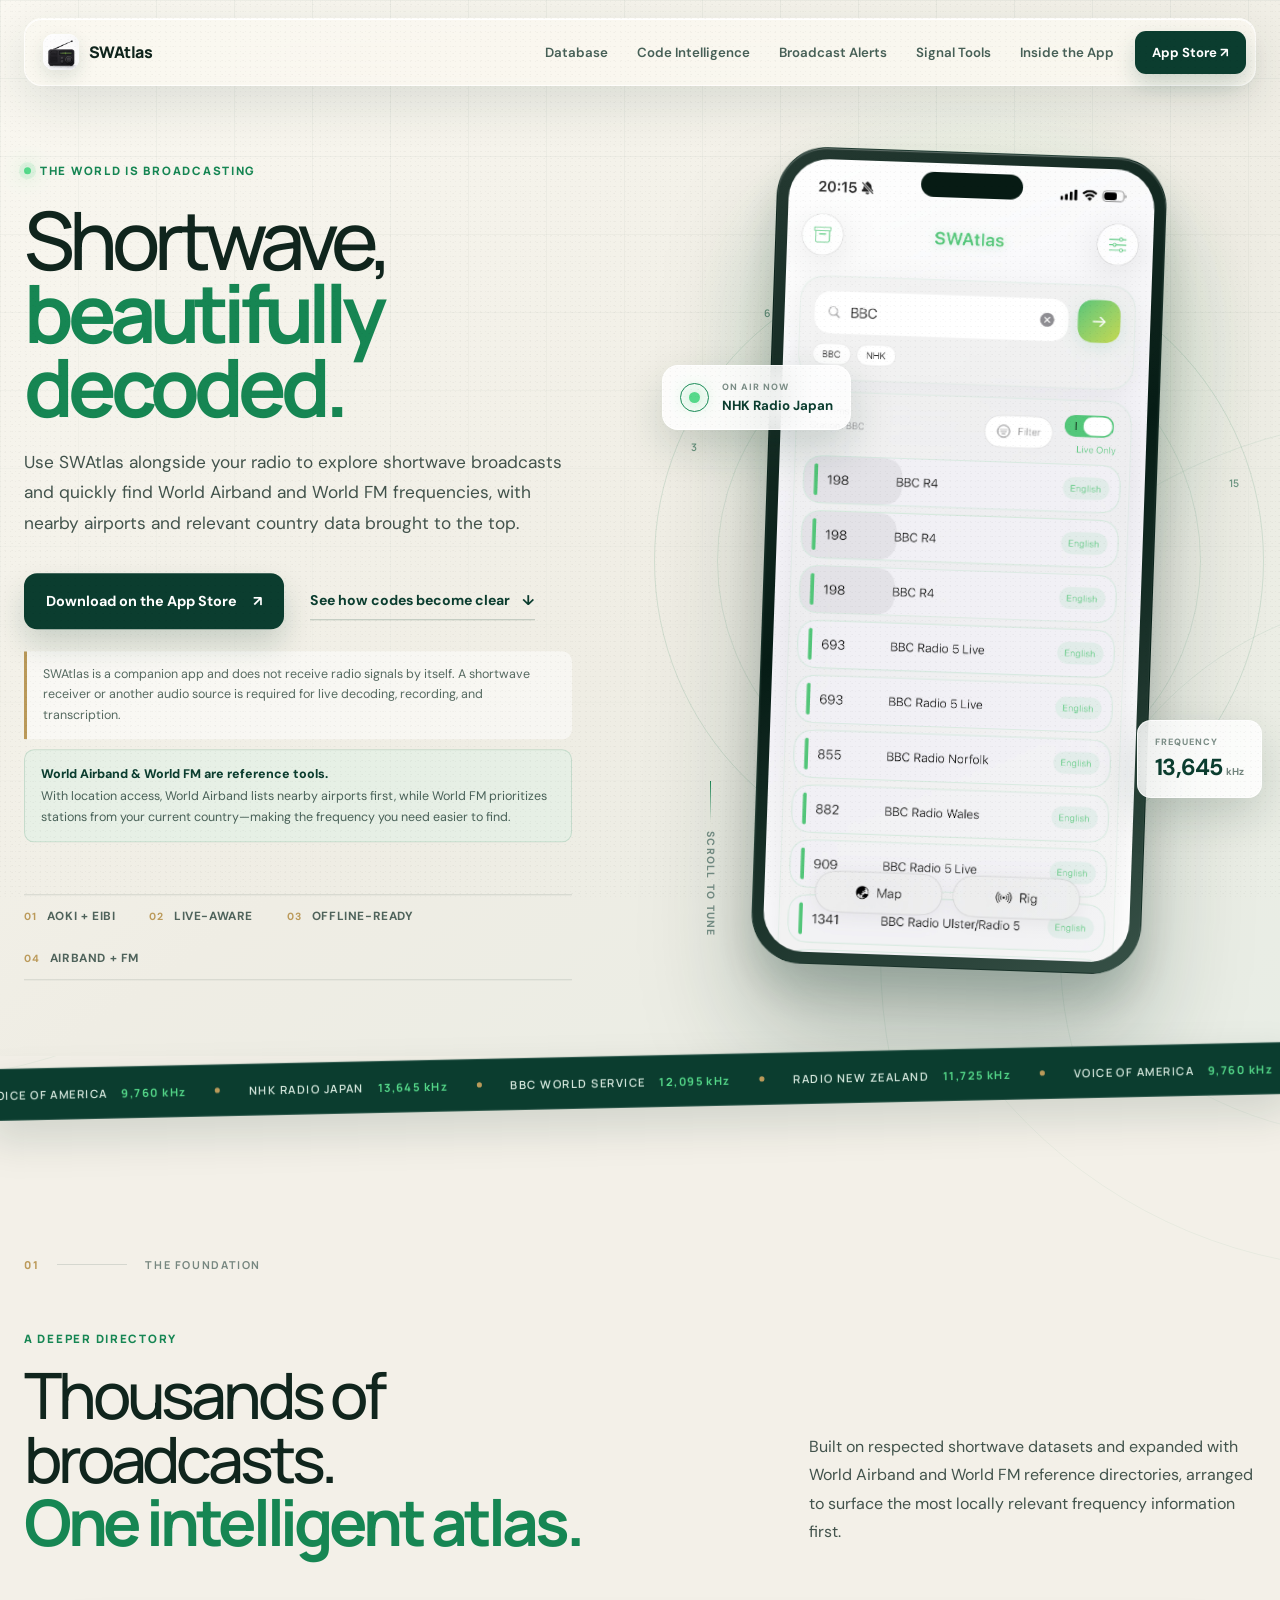
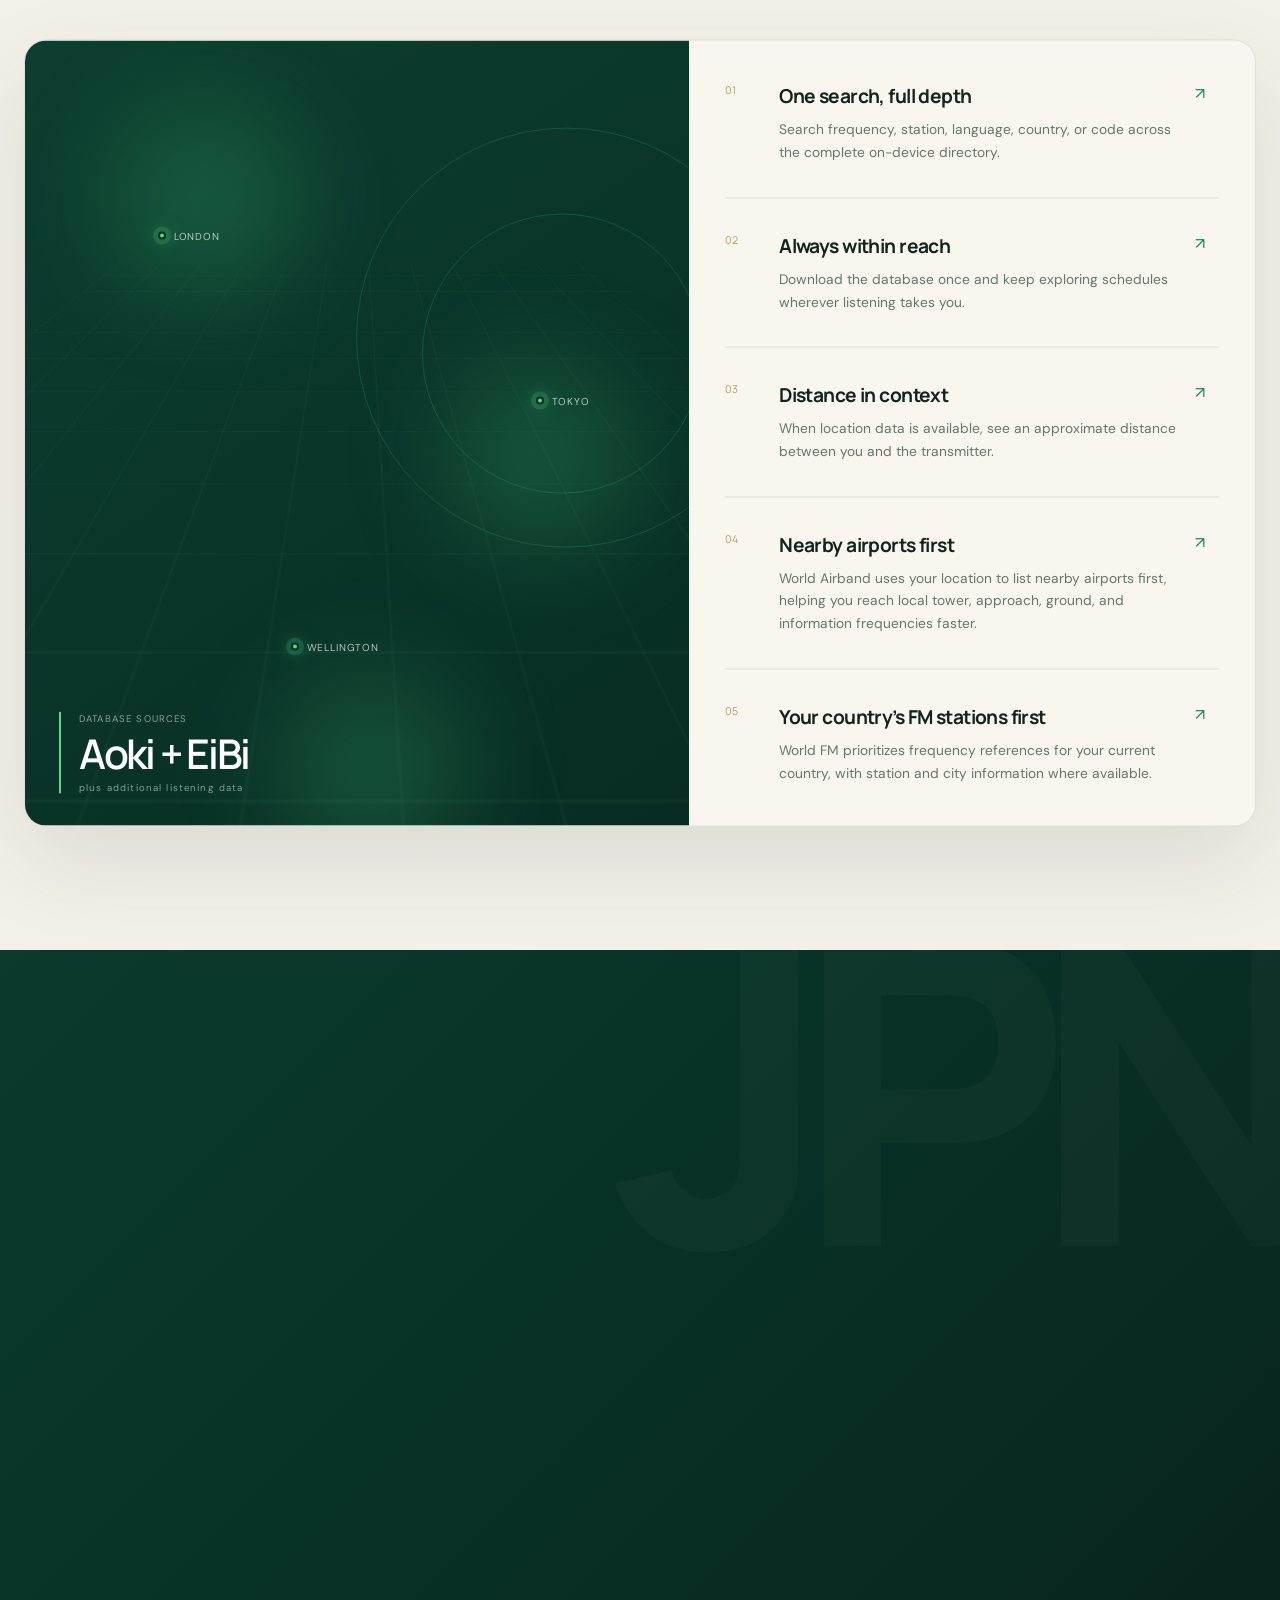
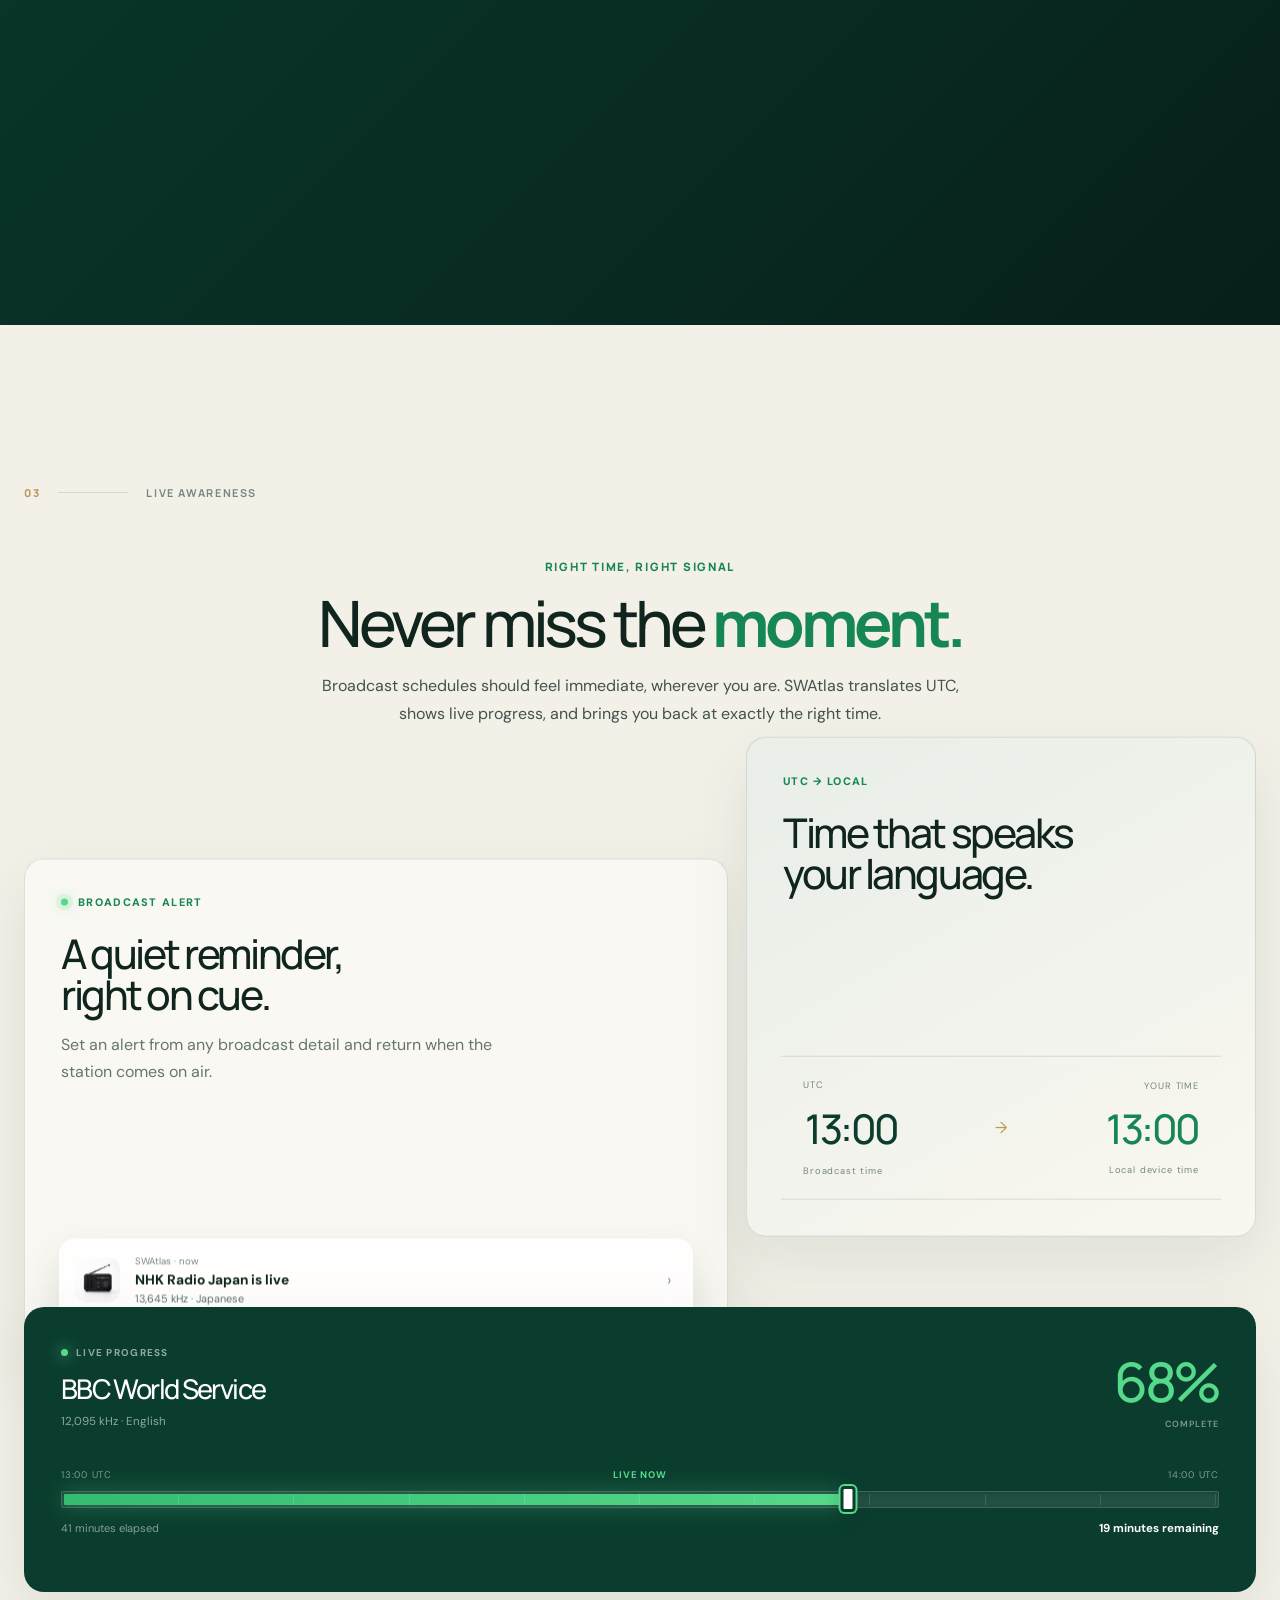
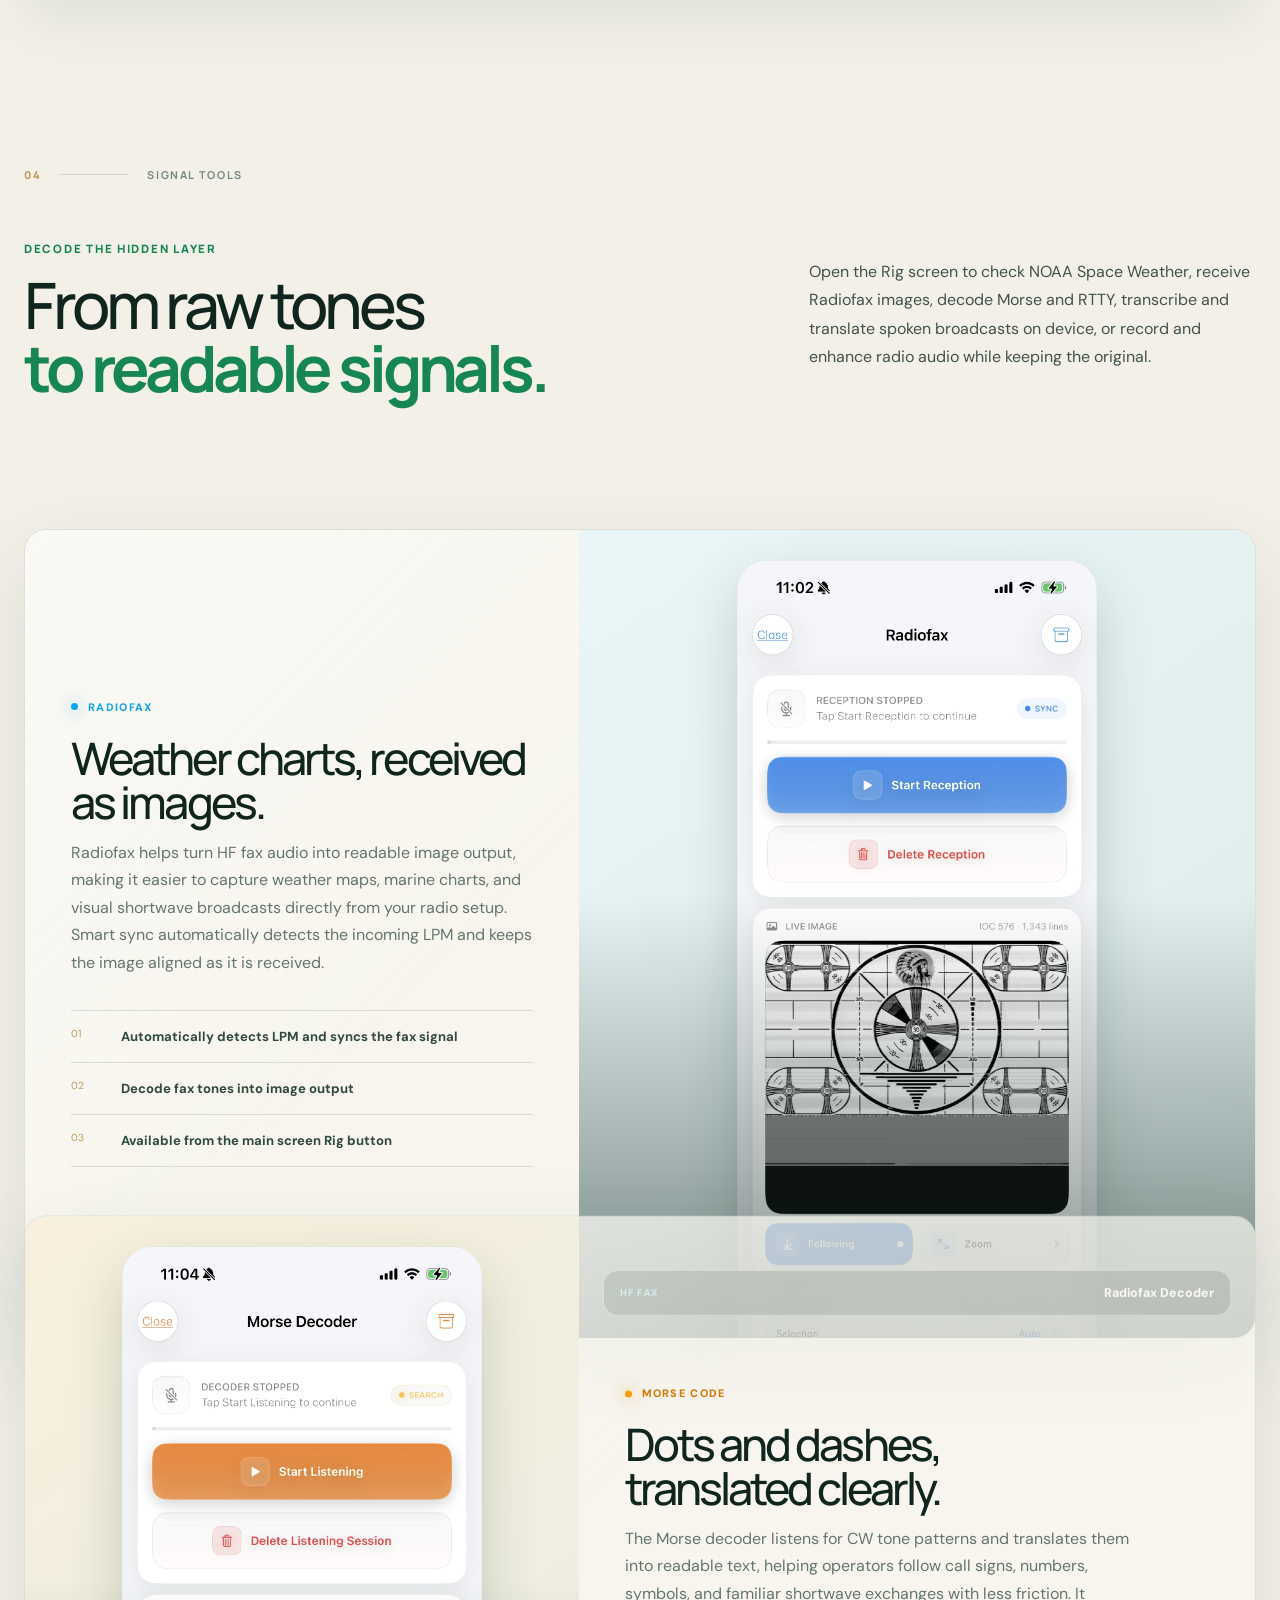
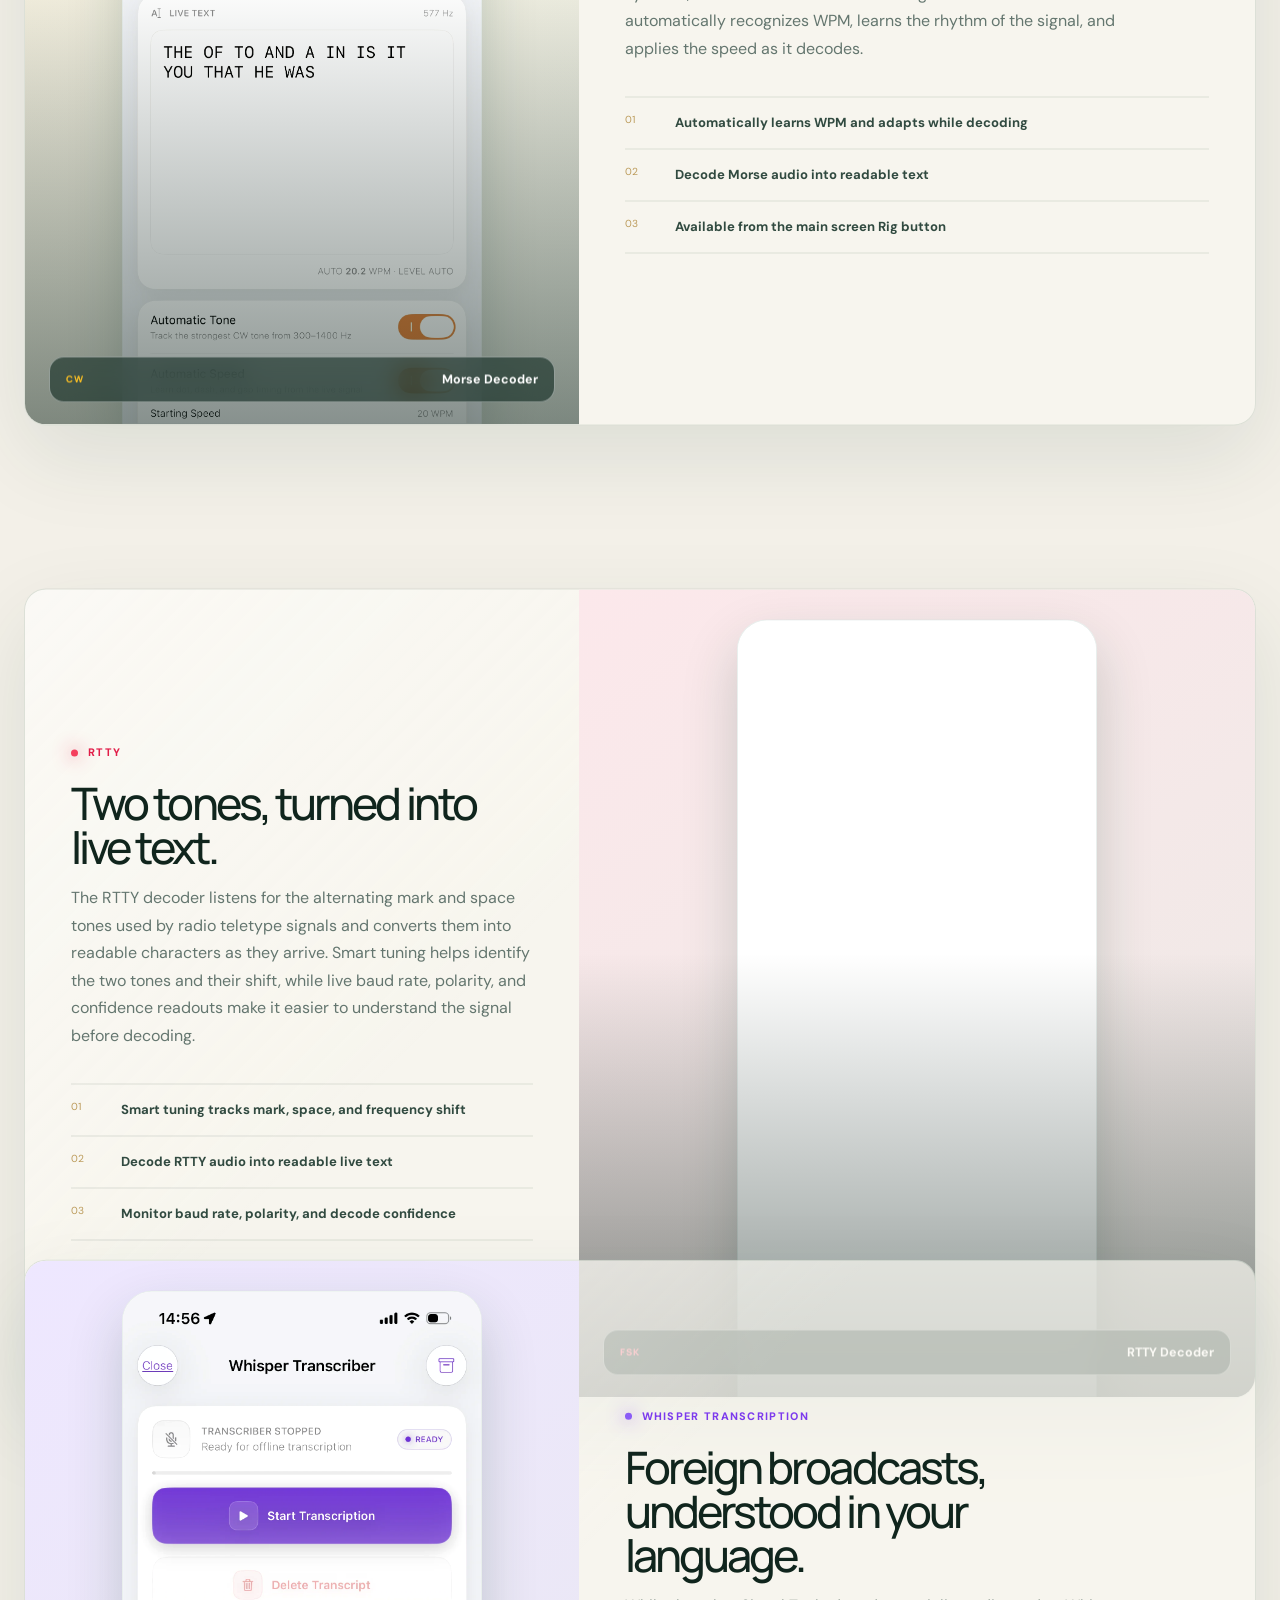
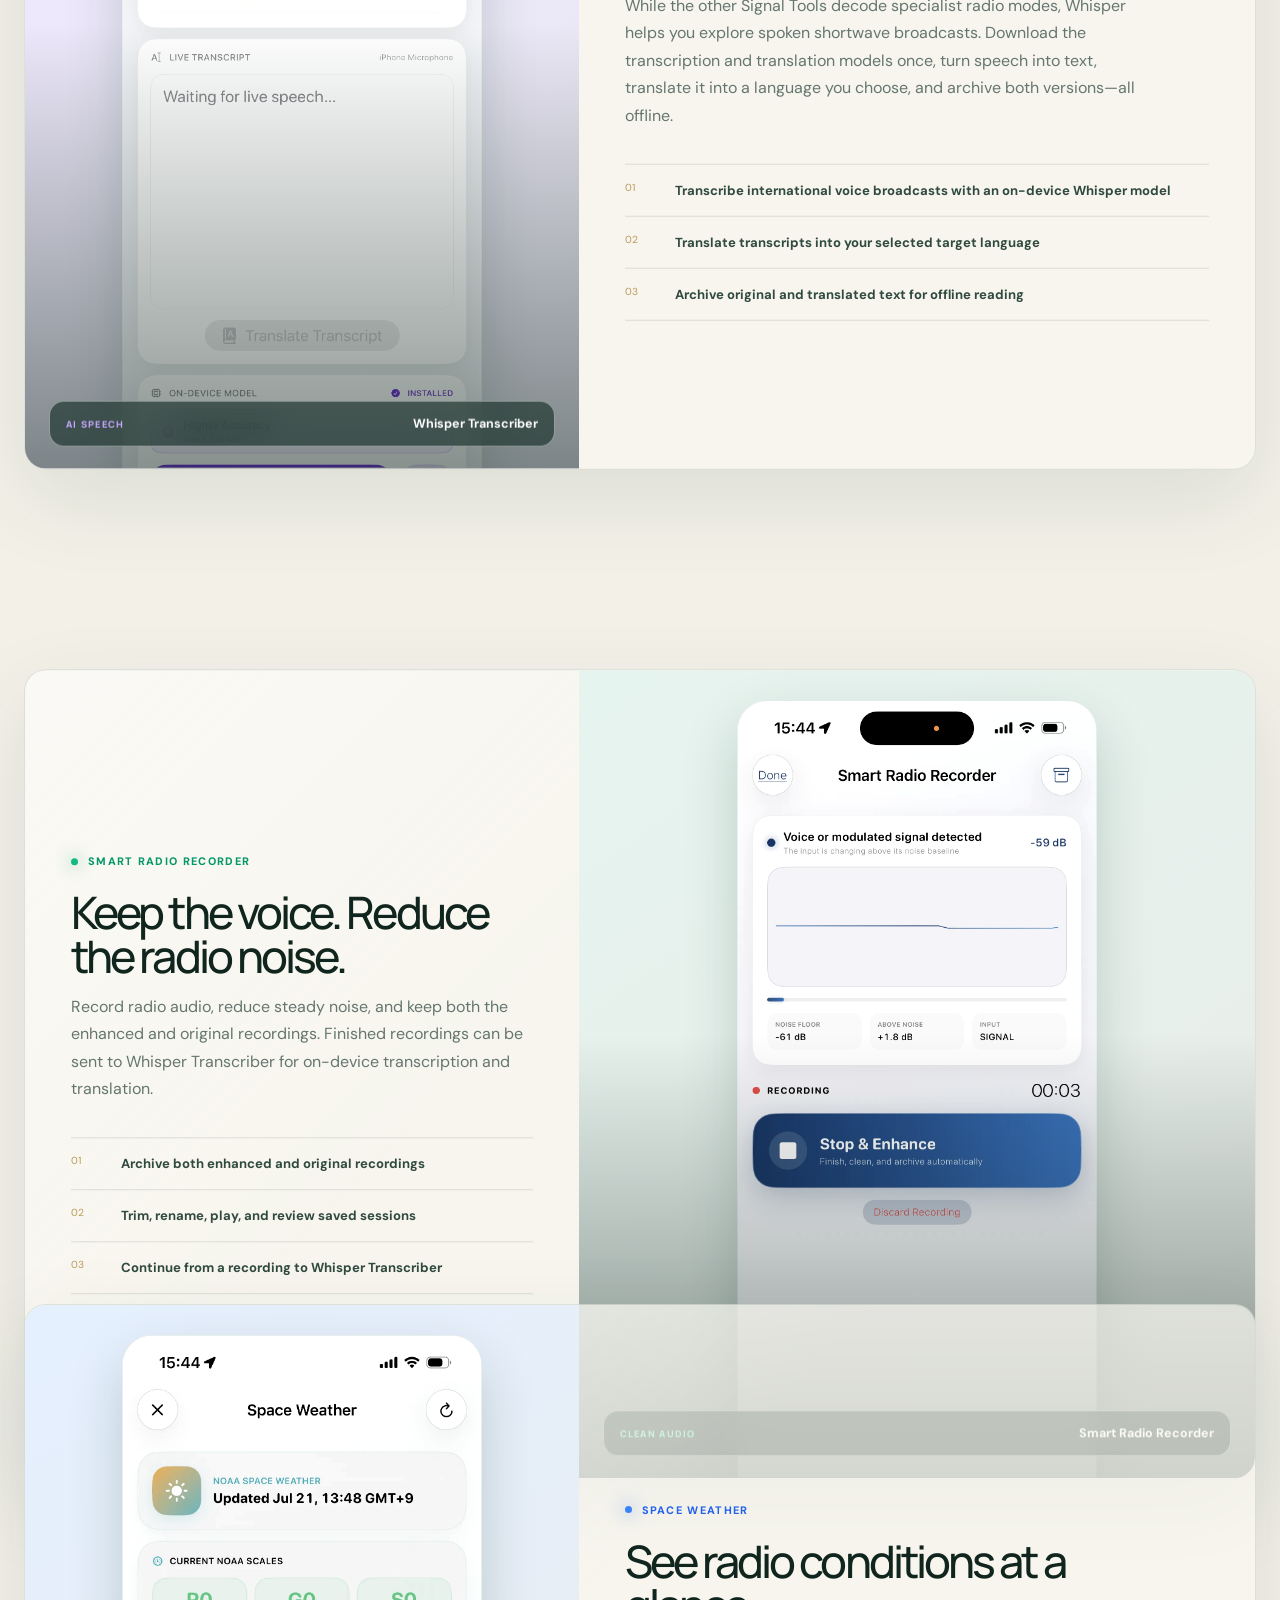
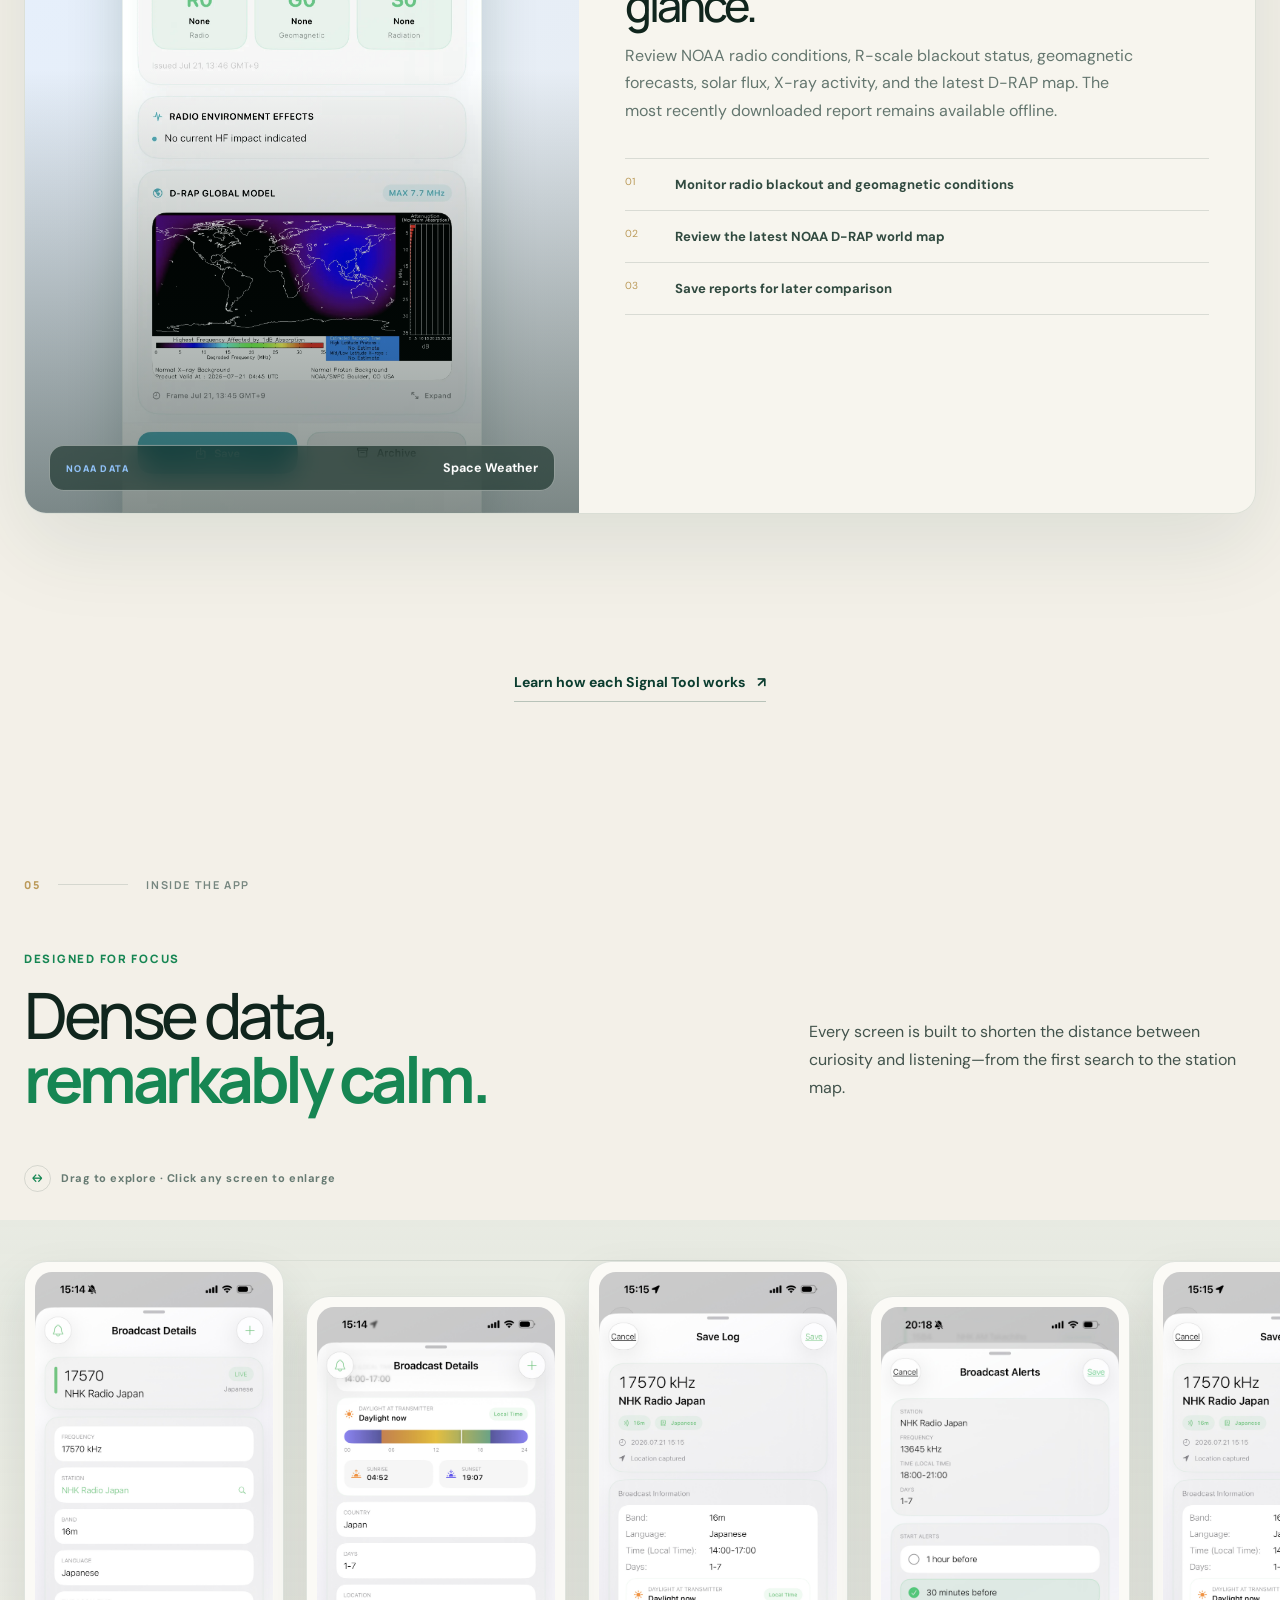
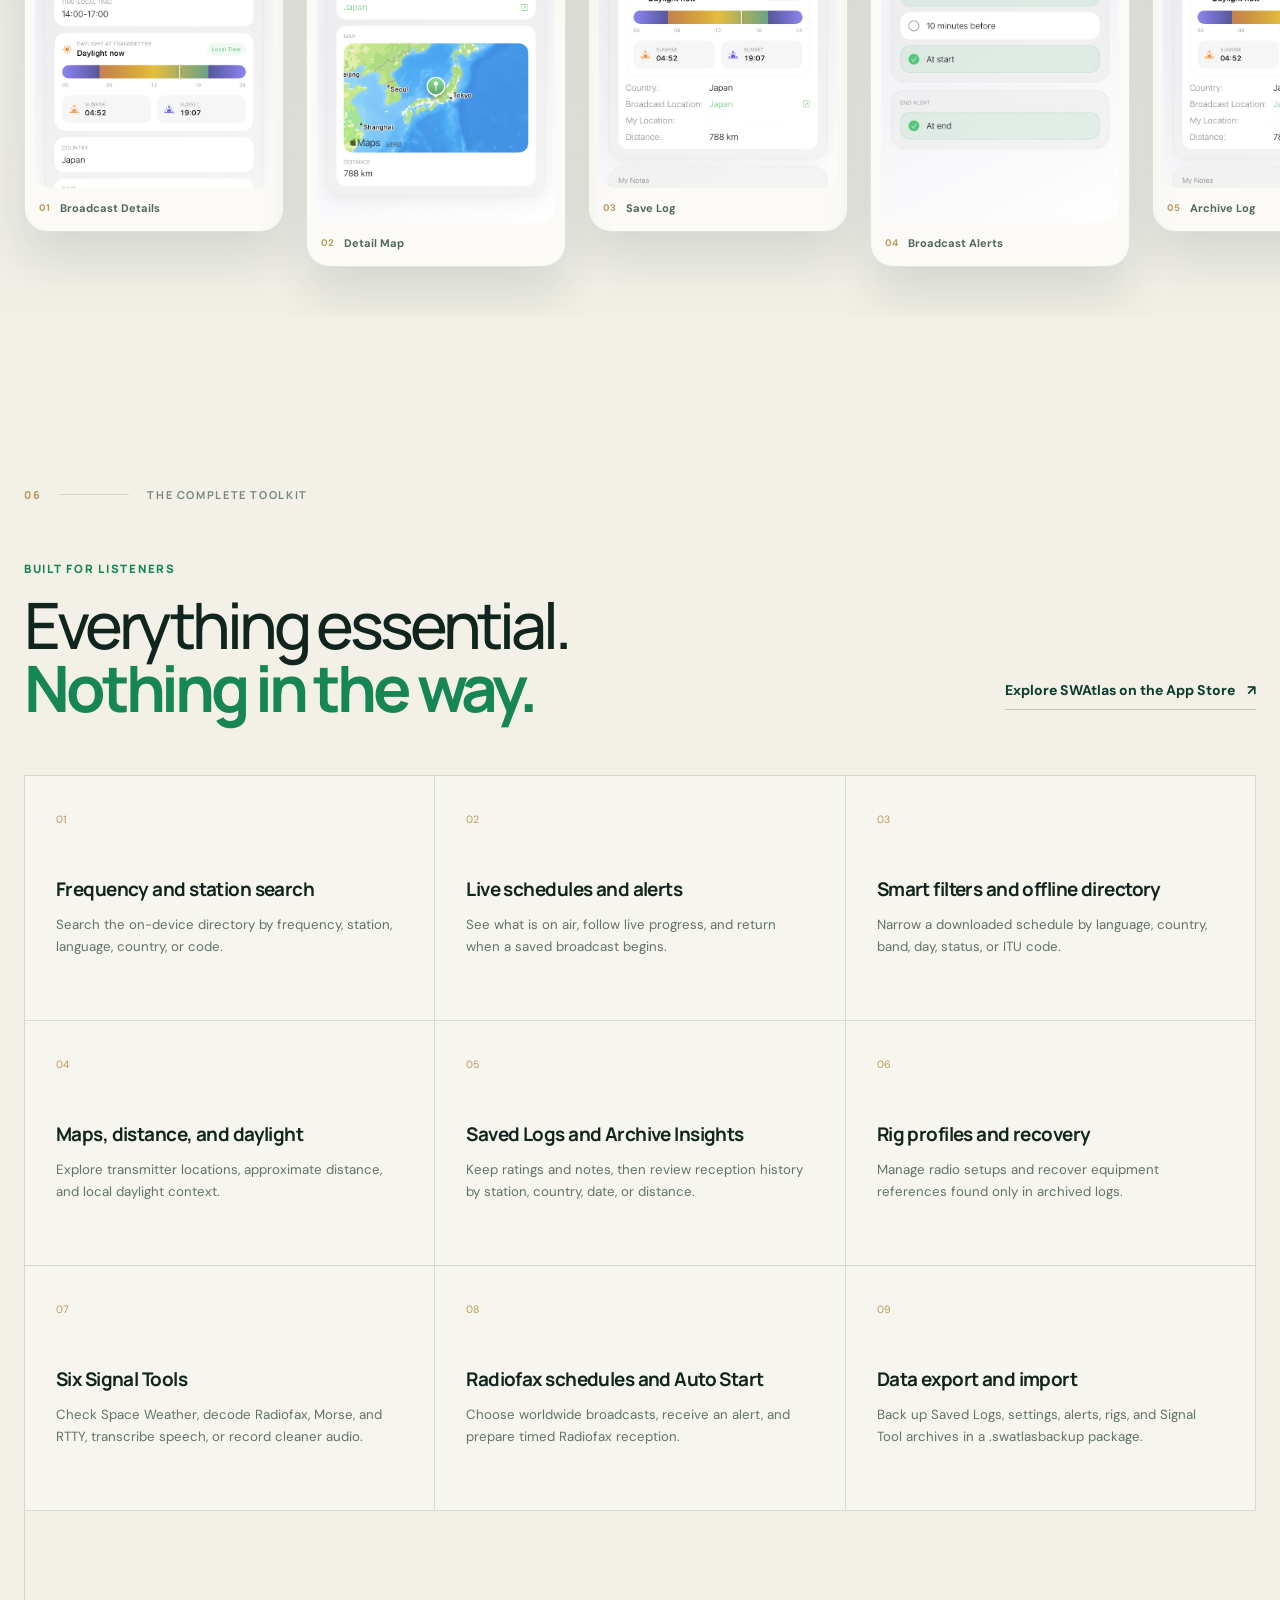
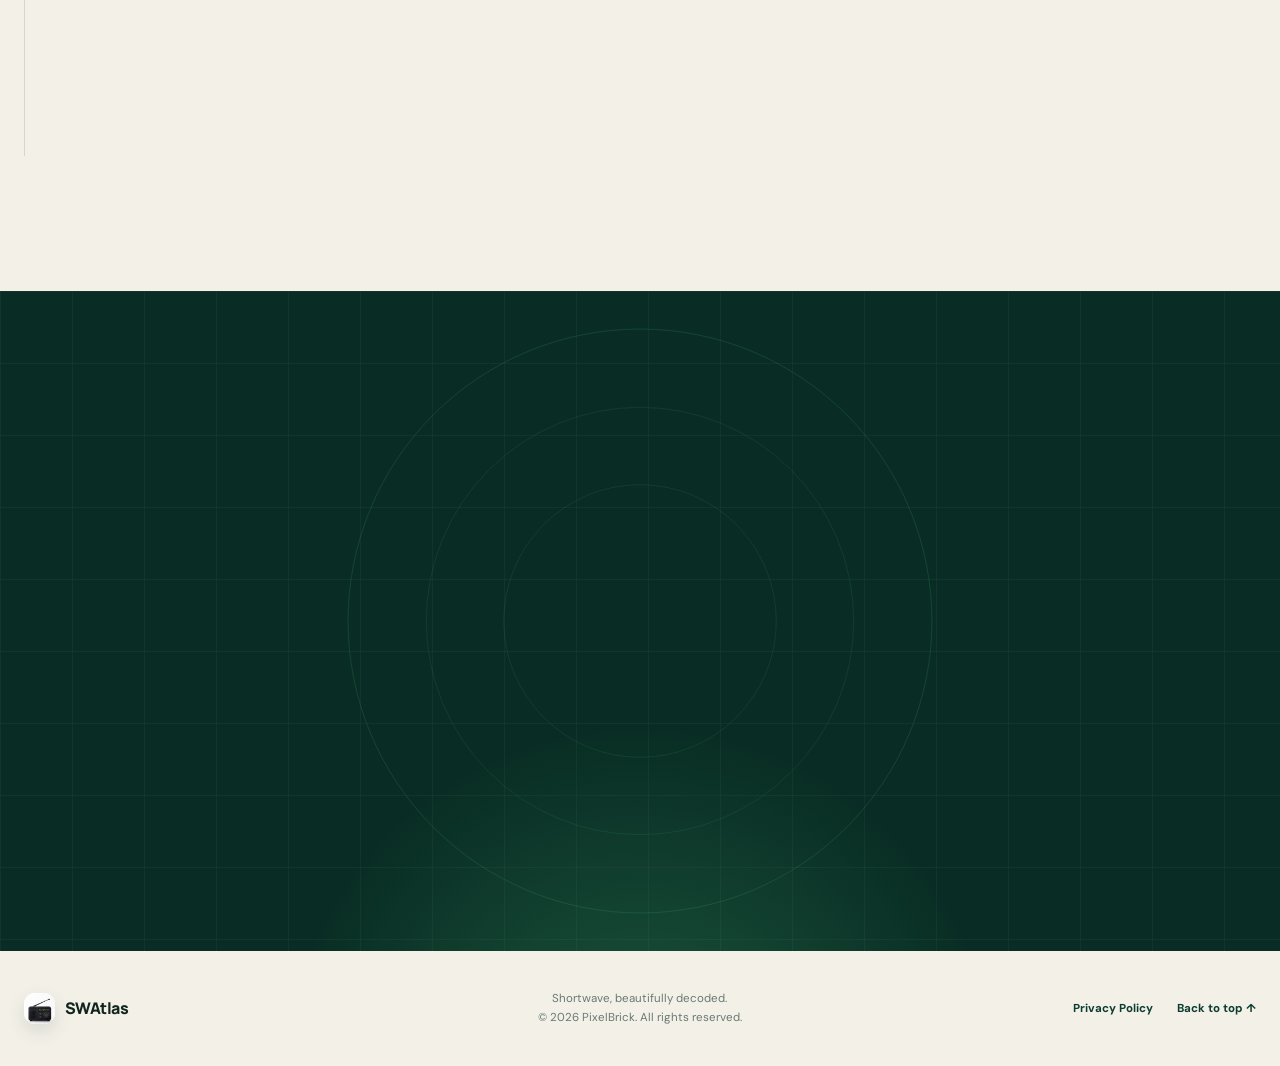
==== commit 1f233b94: "Add files via upload" ====
--- a/index.html
+++ b/index.html
@@ -4,16 +4,16 @@
   <meta charset="UTF-8">
   <meta name="viewport" content="width=device-width, initial-scale=1.0">
   <meta name="theme-color" content="#f3f0e8">
-  <title>SWAtlas — Shortwave, beautifully decoded</title>
-  <meta name="description" content="Explore shortwave broadcasts and decode, transcribe, translate, and archive what you hear with offline-ready tools in SWAtlas.">
+  <title>SWAtlas — Shortwave, World Airband, and World FM</title>
+  <meta name="description" content="Explore shortwave broadcasts and quickly find nearby World Airband and country-based World FM frequency references with SWAtlas.">
   <meta property="og:type" content="website">
-  <meta property="og:title" content="SWAtlas — Shortwave, beautifully decoded">
-  <meta property="og:description" content="Find the signal, decode its hidden layers, and understand foreign-language broadcasts with offline transcription and translation.">
+  <meta property="og:title" content="SWAtlas — Shortwave, World Airband, and World FM">
+  <meta property="og:description" content="Find shortwave broadcasts and browse location-aware World Airband and World FM frequency references.">
   <meta property="og:image" content="https://pixelbricktek.github.io/SWAtlas/og.png">
   <meta property="og:url" content="https://pixelbricktek.github.io/SWAtlas/">
   <meta name="twitter:card" content="summary_large_image">
-  <meta name="twitter:title" content="SWAtlas — Shortwave, beautifully decoded">
-  <meta name="twitter:description" content="Find the signal, decode its hidden layers, and understand foreign-language broadcasts with offline transcription and translation.">
+  <meta name="twitter:title" content="SWAtlas — Shortwave, World Airband, and World FM">
+  <meta name="twitter:description" content="Find shortwave broadcasts and browse location-aware World Airband and World FM frequency references.">
   <meta name="twitter:image" content="https://pixelbricktek.github.io/SWAtlas/og.png">
   <link rel="canonical" href="https://pixelbricktek.github.io/SWAtlas/">
   <link rel="icon" type="image/png" href="ico.png">
@@ -26,7 +26,7 @@
   <link rel="preconnect" href="https://fonts.googleapis.com">
   <link rel="preconnect" href="https://fonts.gstatic.com" crossorigin>
   <link href="https://fonts.googleapis.com/css2?family=DM+Sans:wght@400;500;600;700&amp;family=Manrope:wght@400;500;600;700;800&amp;display=swap" rel="stylesheet">
-  <link rel="stylesheet" href="style.css?v=20260805-copy-refresh">
+  <link rel="stylesheet" href="style.css?v=20260811-airband-fm">
   <script type="application/ld+json">
   {
     "@context": "https://schema.org",
@@ -34,7 +34,7 @@
     "name": "SWAtlas",
     "operatingSystem": "iOS, iPadOS",
     "applicationCategory": "UtilitiesApplication",
-    "description": "A companion for shortwave listeners with broadcast schedules, alerts, maps, Signal Tools, on-device transcription, and offline translation.",
+    "description": "A radio companion with shortwave schedules, location-aware World Airband and World FM references, alerts, maps, Signal Tools, on-device transcription, and offline translation.",
     "url": "https://pixelbricktek.github.io/SWAtlas/",
     "downloadUrl": "https://apps.apple.com/app/swatlas-shortwave-explorer/id6761421523"
   }
@@ -76,7 +76,7 @@
           <div class="eyebrow"><span class="live-dot"></span> The world is broadcasting</div>
           <h1>Shortwave,<br><em>beautifully decoded.</em></h1>
           <p class="hero-text">
-            Use SWAtlas alongside a shortwave receiver to find broadcasts, understand UTC schedules, set alerts, decode Radiofax, Morse, and RTTY, record cleaner audio, and transcribe and translate speech on device.
+            Use SWAtlas alongside your radio to explore shortwave broadcasts and quickly find World Airband and World FM frequencies, with nearby airports and relevant country data brought to the top.
           </p>
           <div class="hero-actions">
             <a class="primary-button" href="https://apps.apple.com/app/swatlas-shortwave-explorer/id6761421523" target="_blank" rel="noopener noreferrer">
@@ -85,10 +85,12 @@
             <a class="text-button" href="#code-intelligence">See how codes become clear <span aria-hidden="true">↓</span></a>
           </div>
           <p class="hero-receiver-note">SWAtlas is a companion app and does not receive radio signals by itself. A shortwave receiver or another audio source is required for live decoding, recording, and transcription.</p>
+          <p class="hero-reference-note"><strong>World Airband &amp; World FM are reference tools.</strong> With location access, World Airband lists nearby airports first, while World FM prioritizes stations from your current country—making the frequency you need easier to find.</p>
           <div class="hero-proof" aria-label="Product highlights">
             <span><b>01</b> Aoki + EiBi</span>
             <span><b>02</b> Live-aware</span>
             <span><b>03</b> Offline-ready</span>
+            <span><b>04</b> Airband + FM</span>
           </div>
         </div>
 
@@ -133,7 +135,7 @@
             <span class="section-tag">A deeper directory</span>
             <h2>Thousands of broadcasts.<br><em>One intelligent atlas.</em></h2>
           </div>
-          <p class="reveal">Built on the respected Aoki and EiBi datasets, enhanced with additional listening references, and arranged for fast local discovery—even when your connection disappears.</p>
+          <p class="reveal">Built on respected shortwave datasets and expanded with World Airband and World FM reference directories, arranged to surface the most locally relevant frequency information first.</p>
         </div>
 
         <div class="database-panel reveal" data-parallax="0.02">
@@ -165,6 +167,16 @@
               <div><h3>Distance in context</h3><p>When location data is available, see an approximate distance between you and the transmitter.</p></div>
               <span class="row-arrow" aria-hidden="true">↗</span>
             </article>
+            <article class="database-row">
+              <span class="row-number">04</span>
+              <div><h3>Nearby airports first</h3><p>World Airband uses your location to list nearby airports first, helping you reach local tower, approach, ground, and information frequencies faster.</p></div>
+              <span class="row-arrow" aria-hidden="true">↗</span>
+            </article>
+            <article class="database-row">
+              <span class="row-number">05</span>
+              <div><h3>Your country’s FM stations first</h3><p>World FM prioritizes frequency references for your current country, with station and city information where available.</p></div>
+              <span class="row-arrow" aria-hidden="true">↗</span>
+            </article>
           </div>
         </div>
       </section>
@@ -430,6 +442,8 @@
           <article class="feature-card reveal"><span>07</span><h3>Six Signal Tools</h3><p>Check Space Weather, decode Radiofax, Morse, and RTTY, transcribe speech, or record cleaner audio.</p></article>
           <article class="feature-card reveal"><span>08</span><h3>Radiofax schedules and Auto Start</h3><p>Choose worldwide broadcasts, receive an alert, and prepare timed Radiofax reception.</p></article>
           <article class="feature-card reveal"><span>09</span><h3>Data export and import</h3><p>Back up Saved Logs, settings, alerts, rigs, and Signal Tool archives in a .swatlasbackup package.</p></article>
+          <article class="feature-card reveal"><span>10</span><h3>World Airband reference</h3><p>Browse airport communication frequencies with nearby airports placed first when location access is available.</p></article>
+          <article class="feature-card reveal"><span>11</span><h3>World FM reference</h3><p>Look up FM frequencies, stations, and cities worldwide, with your current country prioritized for faster discovery.</p></article>
         </div>
       </section>
 
--- a/style.css
+++ b/style.css
@@ -86,6 +86,7 @@
 .hero h1 em, .section-heading h2 em, .code-copy h2 em, .feature-intro h2 em, .closing-content h2 em { color: var(--mint-deep); font-style: normal; font-weight: 700; }
 .hero-text { max-width: 600px; margin: 0; color: var(--ink-soft); font-size: 1.08rem; line-height: 1.75; }
 .hero-receiver-note{max-width:610px;margin:22px 0 0;padding:13px 16px;border-left:3px solid var(--gold);border-radius:0 10px 10px 0;color:#566a61;background:rgba(255,255,255,.5);font-size:.78rem;line-height:1.65}
+.hero-reference-note{max-width:610px;margin:10px 0 0;padding:14px 16px;border:1px solid rgba(27,121,79,.16);border-radius:10px;color:#496158;background:rgba(224,241,230,.62);font-size:.78rem;line-height:1.65}.hero-reference-note strong{display:block;margin-bottom:2px;color:var(--emerald);font-weight:800}
 .hero-actions { display: flex; align-items: center; flex-wrap: wrap; gap: 26px; margin-top: 35px; }
 .primary-button { display: inline-flex; align-items: center; justify-content: center; gap: 16px; min-height: 56px; padding: 0 22px; border-radius: 13px; color: #fff; background: var(--emerald); font-size: .9rem; font-weight: 700; box-shadow: 0 15px 30px rgba(11,61,47,.18); transition: transform .28s ease, box-shadow .28s ease; }
 .primary-button:hover { transform: translateY(-3px); box-shadow: 0 21px 38px rgba(11,61,47,.25); }
@@ -320,7 +321,7 @@
   .help-topbar{padding:10px 12px}.help-topbar-inner{gap:12px}.help-menu-button{display:flex;width:42px;height:42px;margin-left:auto;border:0;border-radius:10px;background:var(--emerald);flex-direction:column;align-items:center;justify-content:center;gap:5px;cursor:pointer}.help-menu-button span{width:17px;height:1.5px;background:#fff;transition:transform .2s ease,opacity .2s ease}.help-menu-button.is-open span:first-child{transform:translateY(6.5px) rotate(45deg)}.help-menu-button.is-open span:nth-child(2){opacity:0}.help-menu-button.is-open span:last-child{transform:translateY(-6.5px) rotate(-45deg)}.help-menu-panel{display:none;position:absolute;top:calc(100% + 10px);left:0;right:0;margin:0;padding:9px;border:1px solid rgba(255,255,255,.7);border-radius:15px;background:rgba(250,248,241,.98);box-shadow:0 20px 50px rgba(10,47,36,.18)}.help-menu-panel.is-open{display:block}.help-nav{width:100%;align-items:stretch;flex-direction:column;gap:0}.help-nav a{padding:12px 13px}.help-home-link{display:flex;justify-content:center;margin-top:4px;border-color:transparent;color:#fff;background:var(--emerald)}.help-main{padding:18px 12px 75px}.help-hero{grid-template-columns:1fr;gap:34px;min-height:auto;padding:52px 28px;border-radius:23px}.help-quick-start{max-width:560px}.help-section-intro{grid-template-columns:1fr;gap:18px;padding:48px 8px 30px}.help-tool{grid-template-columns:1fr;padding:26px;border-radius:21px}.help-tool--reverse .help-tool-media{order:0}.help-tool-media{position:relative;top:auto;min-height:560px}.help-tool-content{padding-top:4px}.help-compare-grid{grid-template-columns:1fr}.help-troubleshooting{grid-template-columns:1fr;gap:30px}.help-footer{align-items:flex-start;flex-direction:column}.help-footer p{text-align:left}
   html{scroll-padding-top:82px}.top-anchor-bar{inset:10px 0 auto;padding:0 12px}.top-anchor-inner{min-height:60px;padding:7px 8px 7px 13px;border-radius:15px}.top-anchor-menu-button{display:flex;width:42px;height:42px;margin-left:auto;border:0;border-radius:10px;background:var(--emerald);flex-direction:column;align-items:center;justify-content:center;gap:5px}.top-anchor-menu-button span{width:17px;height:1.5px;background:#fff;transition:.2s ease}.top-anchor-menu-button.is-open span:first-child{transform:translateY(6.5px) rotate(45deg)}.top-anchor-menu-button.is-open span:nth-child(2){opacity:0}.top-anchor-menu-button.is-open span:last-child{transform:translateY(-6.5px) rotate(-45deg)}
   .top-anchor-nav{display:none;position:absolute;top:calc(100% + 8px);left:12px;right:12px;padding:9px;align-items:stretch;flex-direction:column;border:1px solid rgba(255,255,255,.7);border-radius:15px;background:rgba(250,248,241,.97);box-shadow:0 20px 50px rgba(10,47,36,.18)}.top-anchor-nav.is-open{display:flex}.top-anchor-link{padding:12px}.top-anchor-link::after{display:none}.download-link{margin:4px 0 0;text-align:center}
-  .hero{padding:118px 18px 80px}.hero-grid{grid-template-columns:1fr;gap:60px}.hero-copy{text-align:center}.hero-text{margin:auto}.hero-receiver-note{margin:22px auto 0;text-align:left}.hero-actions,.hero-proof{justify-content:center}.hero-stage{min-height:620px}.phone-frame{width:min(340px,70vw)}.frequency-halo{width:510px;height:510px}.floating-live{left:4%;top:23%}.floating-frequency{right:2%}.scroll-cue{display:none}
+  .hero{padding:118px 18px 80px}.hero-grid{grid-template-columns:1fr;gap:60px}.hero-copy{text-align:center}.hero-text{margin:auto}.hero-receiver-note,.hero-reference-note{margin-left:auto;margin-right:auto;text-align:left}.hero-receiver-note{margin-top:22px}.hero-reference-note{margin-top:10px}.hero-actions,.hero-proof{justify-content:center}.hero-stage{min-height:620px}.phone-frame{width:min(340px,70vw)}.frequency-halo{width:510px;height:510px}.floating-live{left:4%;top:23%}.floating-frequency{right:2%}.scroll-cue{display:none}
   .section{padding:110px 18px 10px}.section-index{margin-bottom:40px}.split-heading{grid-template-columns:1fr;gap:22px}.database-panel{grid-template-columns:1fr}.database-visual{min-height:460px}.database-list{padding:10px 28px}
   .code-section{margin-top:100px;padding:80px 18px}.resolver-flow{grid-template-columns:1fr}.resolver-wave{height:54px;transform:rotate(90deg)}.source-code{min-height:130px}.resolved-values{min-height:150px}.demo-chips>span{display:none}
   .live-bento{grid-template-columns:1fr}.live-card-progress{grid-column:auto}.signal-tool-card{grid-template-columns:1fr;min-height:auto}.signal-tool-morse .signal-tool-copy,.signal-tool-whisper .signal-tool-copy,.signal-tool-weather .signal-tool-copy{order:-1}.signal-tool-copy{padding:34px 28px}.signal-tool-visual{min-height:390px;padding-top:24px}.signal-tool-visual img{width:min(70%,320px)}.feature-intro{align-items:flex-start;flex-direction:column}.site-footer{grid-template-columns:1fr;text-align:center}.site-footer>.top-brand,.site-footer>div{justify-content:center}
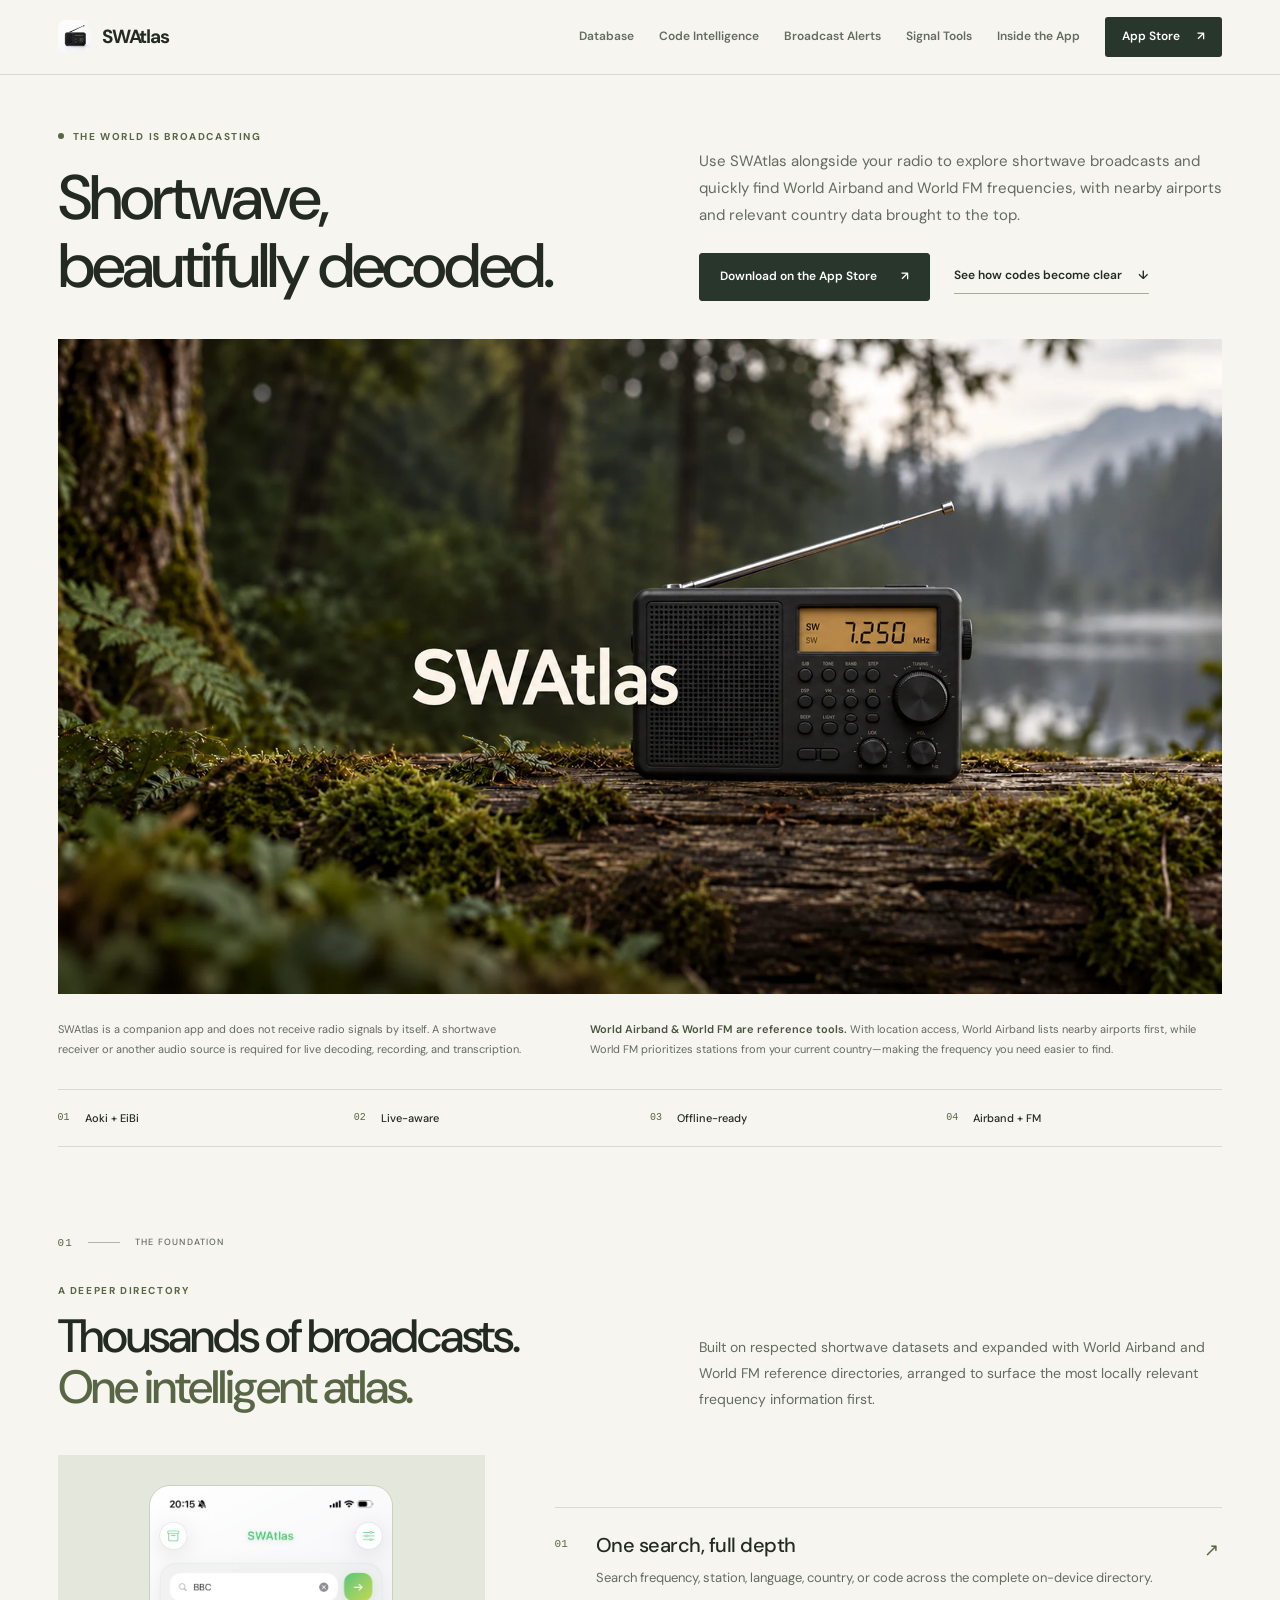
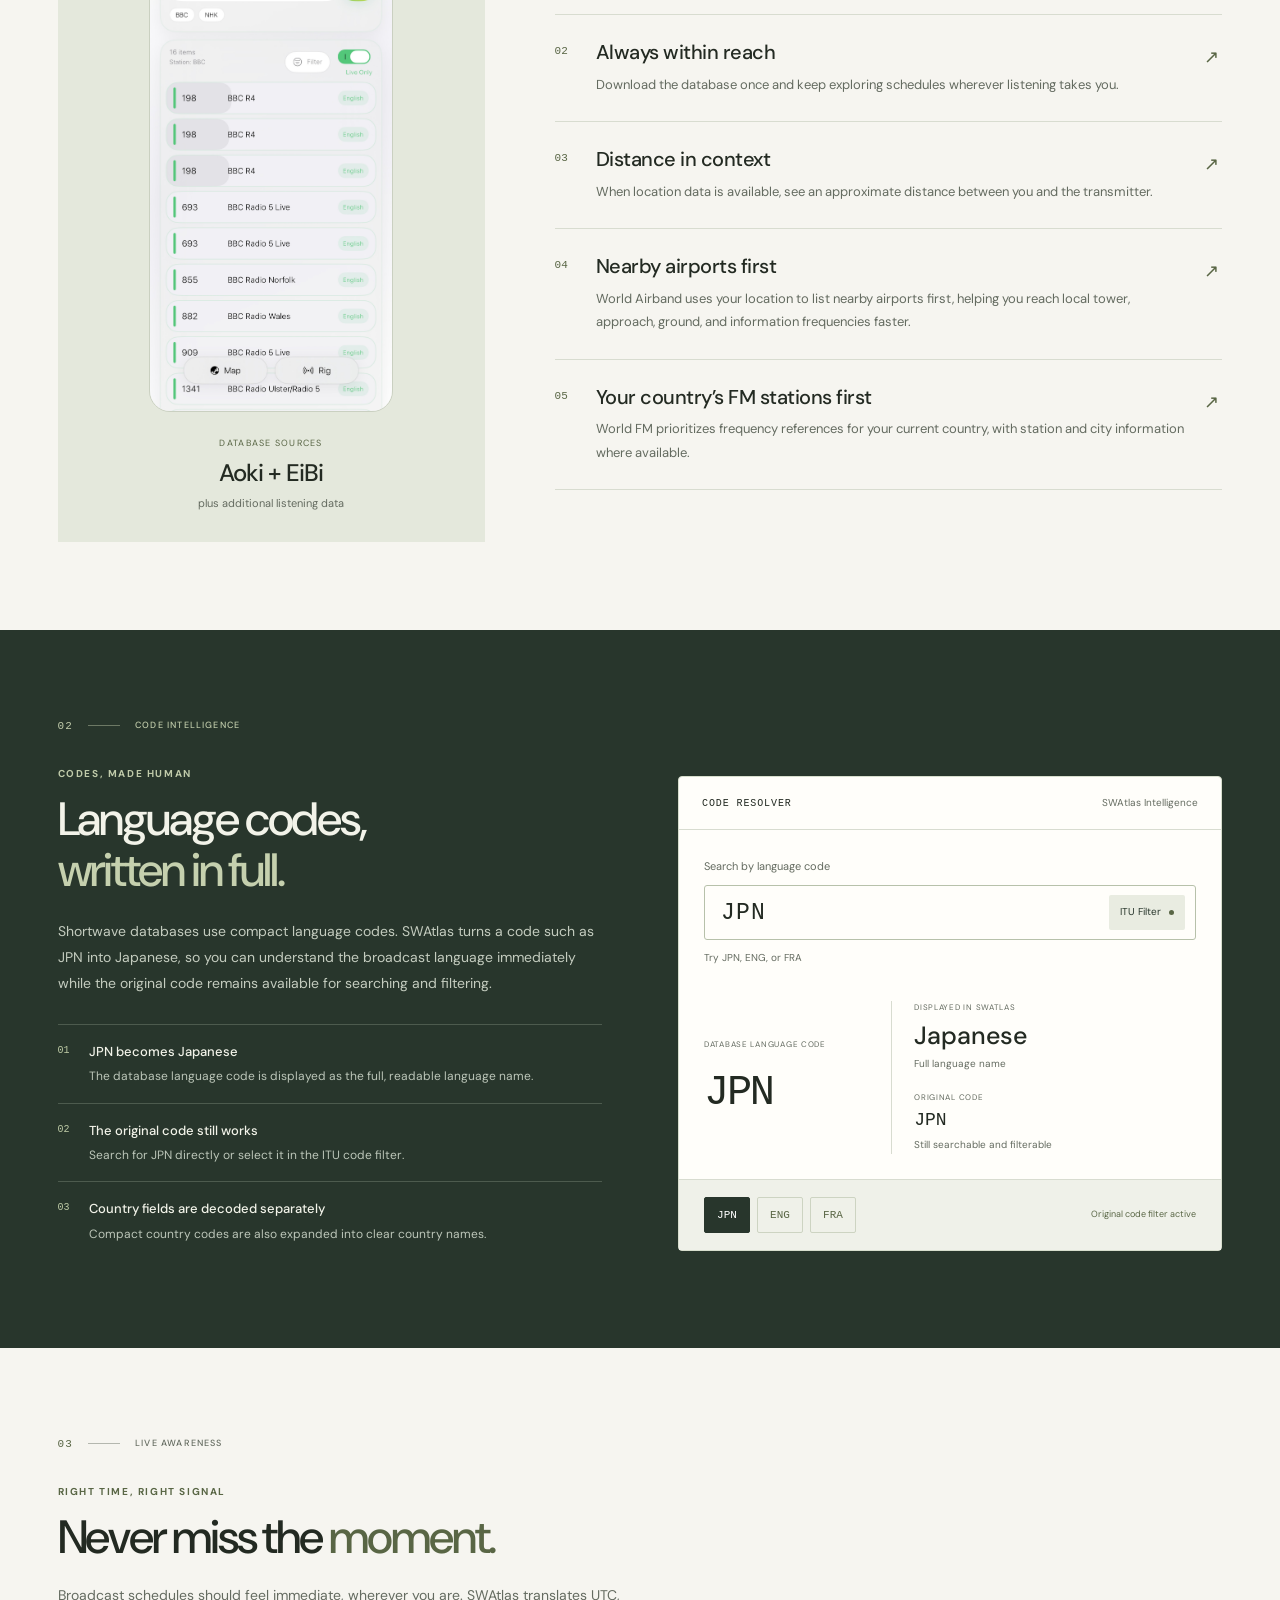
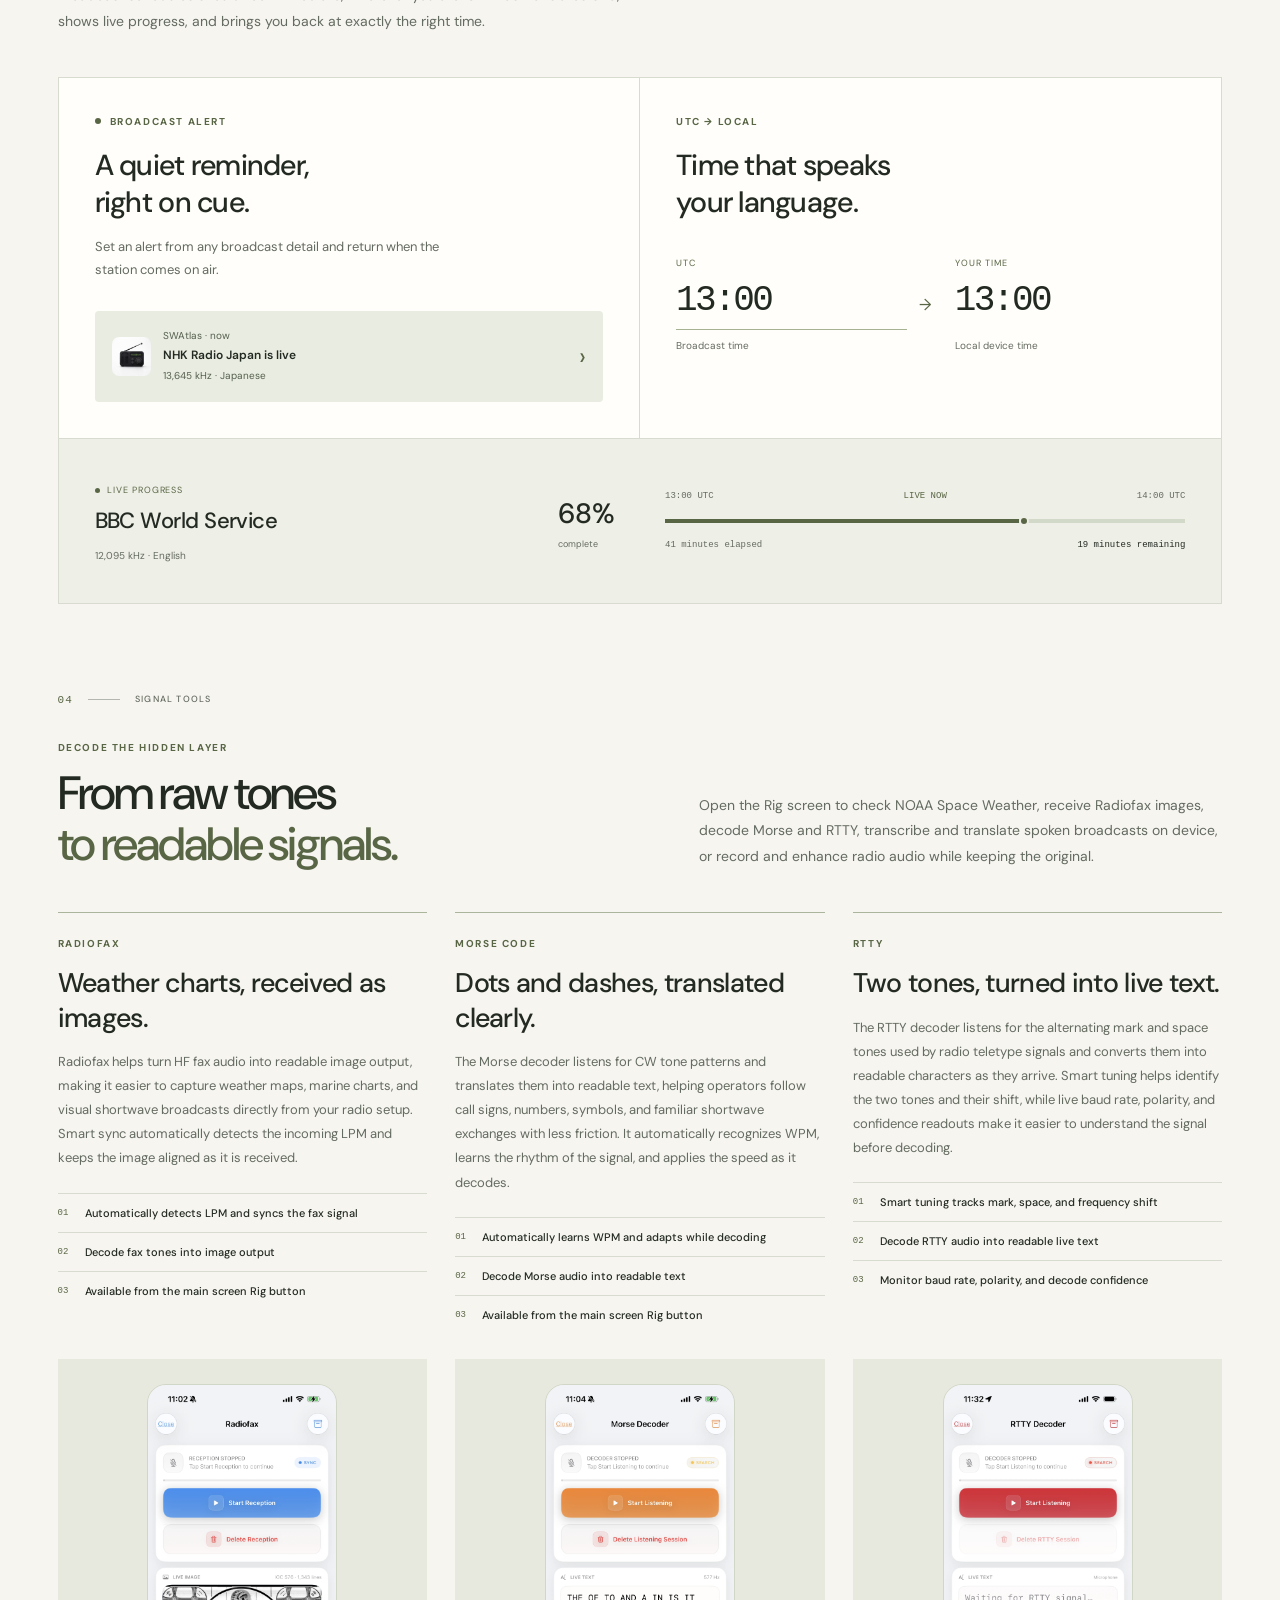
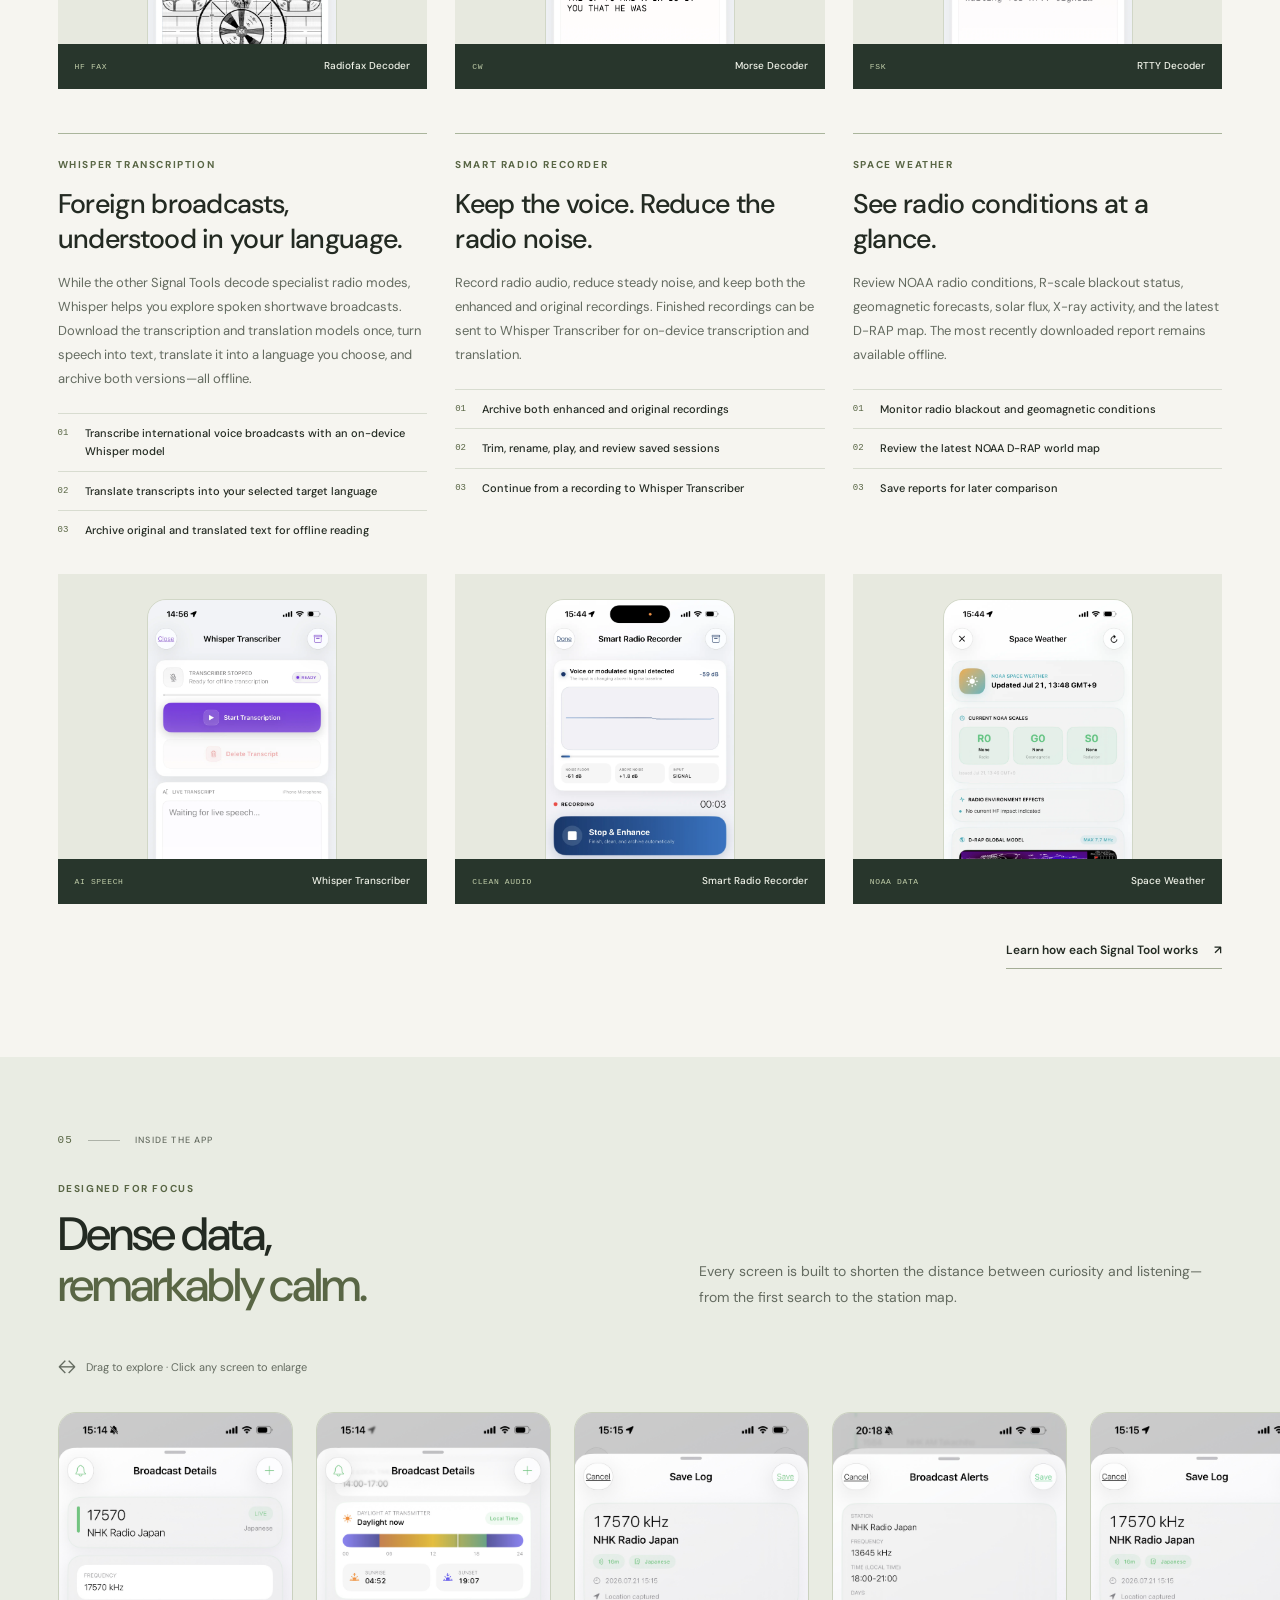
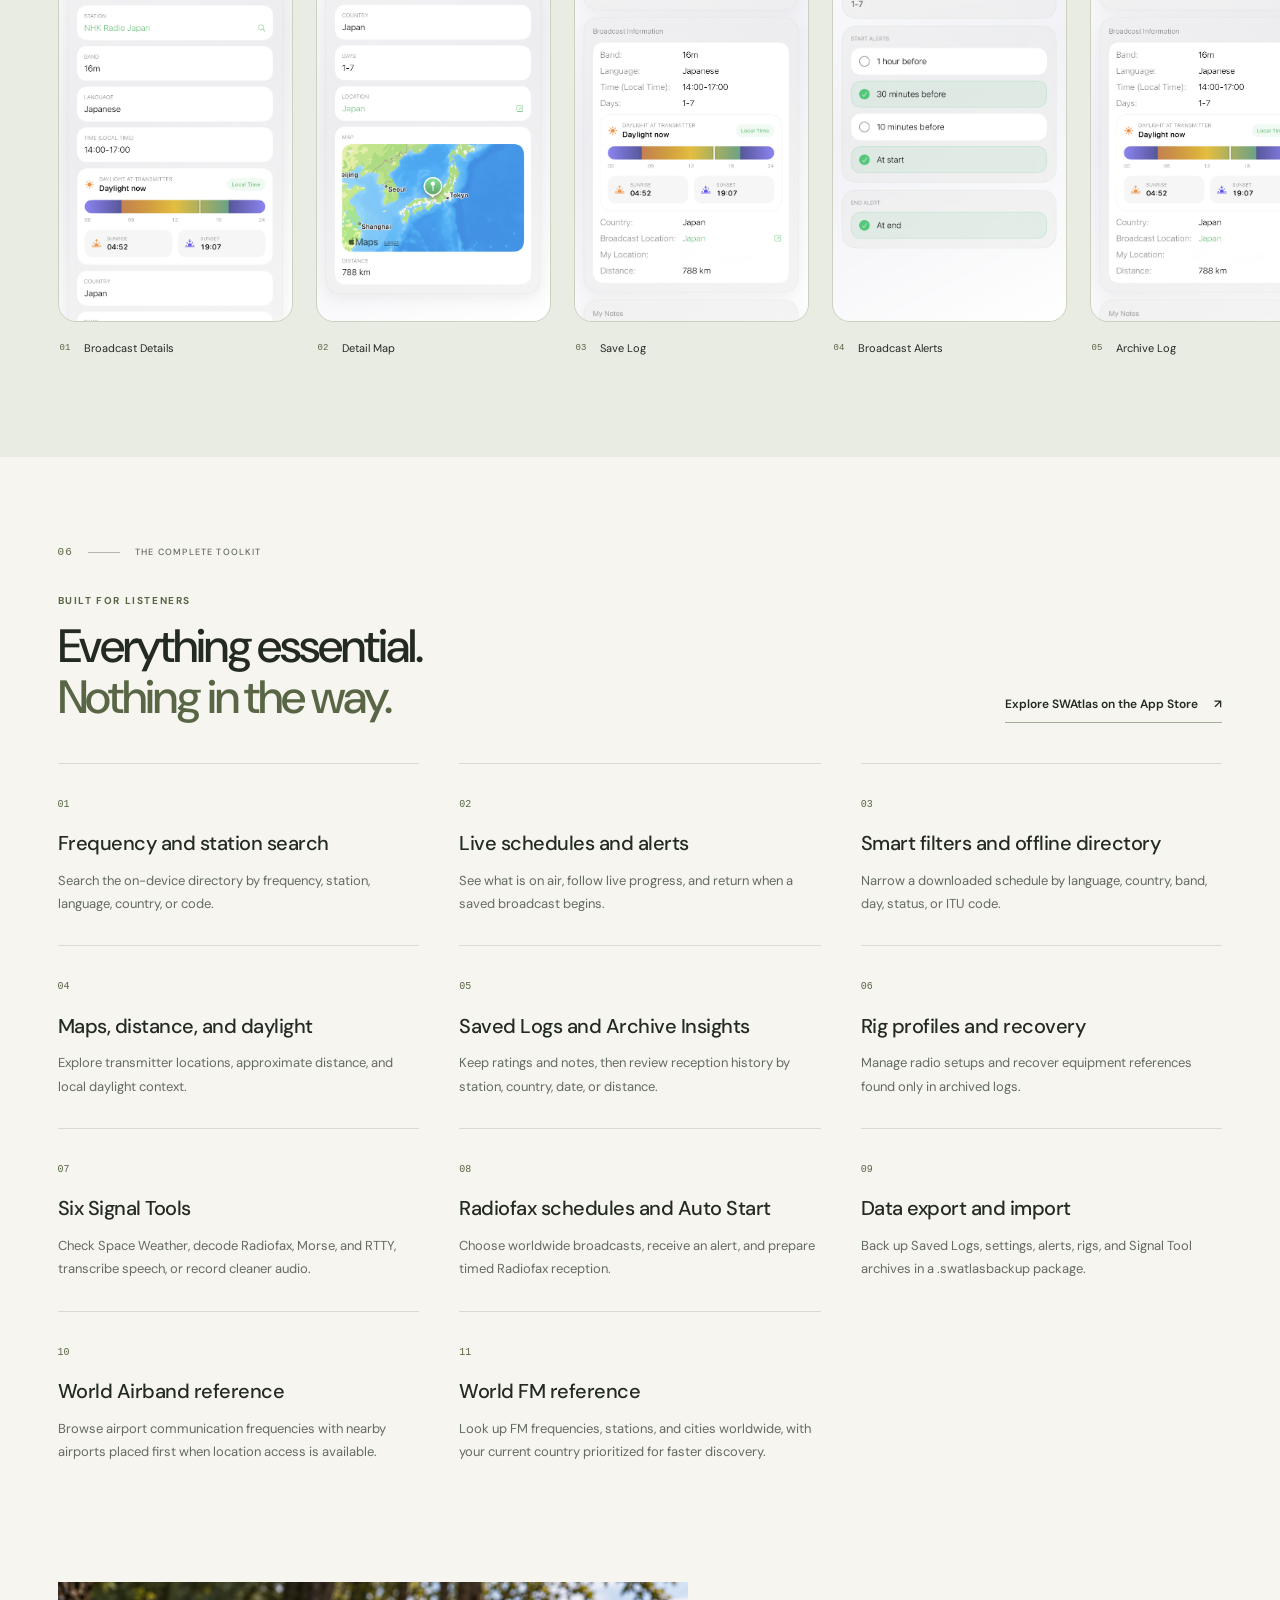
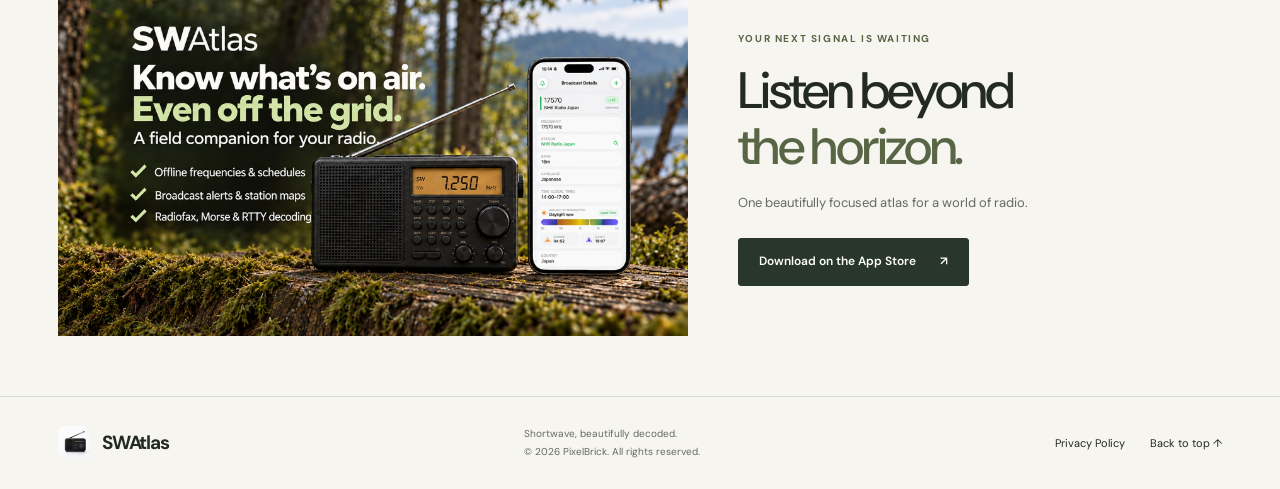
==== commit 2fe8187a: "Add files via upload" ====
--- a/index.html
+++ b/index.html
@@ -3,7 +3,7 @@
 <head>
   <meta charset="UTF-8">
   <meta name="viewport" content="width=device-width, initial-scale=1.0">
-  <meta name="theme-color" content="#f3f0e8">
+  <meta name="theme-color" content="#f6f5f0">
   <title>SWAtlas — Shortwave, World Airband, and World FM</title>
   <meta name="description" content="Explore shortwave broadcasts and quickly find nearby World Airband and country-based World FM frequency references with SWAtlas.">
   <meta property="og:type" content="website">
@@ -17,16 +17,10 @@
   <meta name="twitter:image" content="https://pixelbricktek.github.io/SWAtlas/og.png">
   <link rel="canonical" href="https://pixelbricktek.github.io/SWAtlas/">
   <link rel="icon" type="image/png" href="ico.png">
-  <link rel="preload" as="image" href="signal1.webp" type="image/webp" fetchpriority="low">
-  <link rel="preload" as="image" href="signal2.webp" type="image/webp" fetchpriority="low">
-  <link rel="preload" as="image" href="signal3.webp" type="image/webp" fetchpriority="low">
-  <link rel="preload" as="image" href="signal4.webp" type="image/webp" fetchpriority="low">
-  <link rel="preload" as="image" href="signal5.webp" type="image/webp" fetchpriority="low">
-  <link rel="preload" as="image" href="signal6.webp" type="image/webp" fetchpriority="low">
   <link rel="preconnect" href="https://fonts.googleapis.com">
   <link rel="preconnect" href="https://fonts.gstatic.com" crossorigin>
   <link href="https://fonts.googleapis.com/css2?family=DM+Sans:wght@400;500;600;700&amp;family=Manrope:wght@400;500;600;700;800&amp;display=swap" rel="stylesheet">
-  <link rel="stylesheet" href="style.css?v=20260811-airband-fm">
+  <link rel="stylesheet" href="style.css?v=20261012-field">
   <script type="application/ld+json">
   {
     "@context": "https://schema.org",
@@ -69,49 +63,24 @@
     </nav>
 
     <header class="hero" id="top">
-      <div class="hero-orbit orbit-one" aria-hidden="true"></div>
-      <div class="hero-orbit orbit-two" aria-hidden="true"></div>
-      <div class="hero-grid">
-        <div class="hero-copy reveal" data-parallax="0.045">
-          <div class="eyebrow"><span class="live-dot"></span> The world is broadcasting</div>
-          <h1>Shortwave,<br><em>beautifully decoded.</em></h1>
-          <p class="hero-text">
+      <div class="hero-intro">
+        <div class="hero-title"><div class="eyebrow"><span class="live-dot"></span> The world is broadcasting</div><h1>Shortwave,<br><em>beautifully decoded.</em></h1></div>
+        <div class="hero-summary"><p class="hero-text">
             Use SWAtlas alongside your radio to explore shortwave broadcasts and quickly find World Airband and World FM frequencies, with nearby airports and relevant country data brought to the top.
-          </p>
-          <div class="hero-actions">
+          </p><div class="hero-actions">
             <a class="primary-button" href="https://apps.apple.com/app/swatlas-shortwave-explorer/id6761421523" target="_blank" rel="noopener noreferrer">
               Download on the App Store <span aria-hidden="true">↗</span>
             </a>
             <a class="text-button" href="#code-intelligence">See how codes become clear <span aria-hidden="true">↓</span></a>
-          </div>
-          <p class="hero-receiver-note">SWAtlas is a companion app and does not receive radio signals by itself. A shortwave receiver or another audio source is required for live decoding, recording, and transcription.</p>
-          <p class="hero-reference-note"><strong>World Airband &amp; World FM are reference tools.</strong> With location access, World Airband lists nearby airports first, while World FM prioritizes stations from your current country—making the frequency you need easier to find.</p>
-          <div class="hero-proof" aria-label="Product highlights">
+          </div></div>
+      </div>
+      <figure class="field-hero"><img src="field-radio.webp" alt="SWAtlas radio beside a forest lake" width="2000" height="1125" fetchpriority="high"></figure>
+      <div class="hero-context"><p class="hero-receiver-note">SWAtlas is a companion app and does not receive radio signals by itself. A shortwave receiver or another audio source is required for live decoding, recording, and transcription.</p><p class="hero-reference-note"><strong>World Airband &amp; World FM are reference tools.</strong> With location access, World Airband lists nearby airports first, while World FM prioritizes stations from your current country—making the frequency you need easier to find.</p><div class="hero-proof" aria-label="Product highlights">
             <span><b>01</b> Aoki + EiBi</span>
             <span><b>02</b> Live-aware</span>
             <span><b>03</b> Offline-ready</span>
             <span><b>04</b> Airband + FM</span>
-          </div>
-        </div>
-
-        <div class="hero-stage reveal" data-parallax="-0.065">
-          <div class="frequency-halo" aria-hidden="true">
-            <span>3</span><span>6</span><span>9</span><span>12</span><span>15</span><span>18</span><span>21</span>
-          </div>
-          <div class="phone-frame" data-tilt>
-            <div class="phone-sheen" aria-hidden="true"></div>
-            <img src="main.jpg" alt="SWAtlas frequency search screen showing live stations" class="hero-screenshot">
-          </div>
-          <div class="floating-card floating-live" aria-hidden="true">
-            <span class="pulse-ring"></span>
-            <div><small>ON AIR NOW</small><strong>NHK Radio Japan</strong></div>
-          </div>
-          <div class="floating-card floating-frequency" aria-hidden="true">
-            <small>FREQUENCY</small><strong>13,645 <span>kHz</span></strong>
-          </div>
-          <div class="scroll-cue" aria-hidden="true"><span></span> Scroll to tune</div>
-        </div>
-      </div>
+          </div></div>
     </header>
 
     <div class="signal-marquee" aria-hidden="true">
@@ -138,8 +107,10 @@
           <p class="reveal">Built on respected shortwave datasets and expanded with World Airband and World FM reference directories, arranged to surface the most locally relevant frequency information first.</p>
         </div>
 
-        <div class="database-panel reveal" data-parallax="0.02">
-          <div class="database-visual" aria-hidden="true">
+        <div class="database-panel reveal">
+          <div class="database-visual">
+            <img class="directory-screenshot" src="main.jpg" alt="SWAtlas frequency search screen showing live stations" width="1179" height="2556" loading="lazy">
+            <div class="database-art" aria-hidden="true">
             <div class="map-grid"></div>
             <div class="map-glow map-glow-1"></div>
             <div class="map-glow map-glow-2"></div>
@@ -150,6 +121,7 @@
             <div class="range-ring ring-1"></div>
             <div class="range-ring ring-2"></div>
             <div class="database-counter"><small>DATABASE SOURCES</small><strong>Aoki + EiBi</strong><span>plus additional listening data</span></div>
+            </div>
           </div>
           <div class="database-list">
             <article class="database-row">
@@ -195,7 +167,7 @@
             </ul>
           </div>
 
-          <div class="code-demo reveal" data-parallax="-0.025">
+          <div class="code-demo reveal">
             <div class="demo-toolbar">
               <div class="demo-dots" aria-hidden="true"><i></i><i></i><i></i></div>
               <span>CODE RESOLVER</span>
@@ -240,7 +212,7 @@
         </div>
 
         <div class="live-bento">
-          <article class="live-card live-card-alert reveal" data-parallax="0.018">
+          <article class="live-card live-card-alert reveal">
             <div class="card-kicker"><span class="live-dot"></span> Broadcast alert</div>
             <h3>A quiet reminder,<br>right on cue.</h3>
             <p>Set an alert from any broadcast detail and return when the station comes on air.</p>
@@ -251,7 +223,7 @@
             </div>
           </article>
 
-          <article class="live-card live-card-time reveal" data-parallax="-0.014">
+          <article class="live-card live-card-time reveal">
             <div class="card-kicker">UTC → Local</div>
             <h3>Time that speaks<br>your language.</h3>
             <div class="time-dial">
@@ -299,7 +271,7 @@
         </div>
 
         <div class="signal-tools-grid">
-          <article class="signal-tool-card signal-tool-fax reveal" data-parallax="0.014">
+          <article class="signal-tool-card signal-tool-fax reveal">
             <div class="signal-tool-copy">
               <div class="card-kicker">Radiofax</div>
               <h3>Weather charts, received as images.</h3>
@@ -316,7 +288,7 @@
             </figure>
           </article>
 
-          <article class="signal-tool-card signal-tool-morse reveal" data-parallax="-0.012">
+          <article class="signal-tool-card signal-tool-morse reveal">
             <figure class="signal-tool-visual signal-tool-visual-morse">
               <img src="signal2.webp" alt="SWAtlas Morse code decoder feature" width="1179" height="2556" loading="eager" decoding="async" fetchpriority="low" onerror="this.closest('.signal-tool-visual').classList.add('is-missing'); this.remove();">
               <figcaption><span>CW</span><strong>Morse Decoder</strong></figcaption>
@@ -333,7 +305,7 @@
             </div>
           </article>
 
-          <article class="signal-tool-card signal-tool-rtty reveal" data-parallax="0.01">
+          <article class="signal-tool-card signal-tool-rtty reveal">
             <div class="signal-tool-copy">
               <div class="card-kicker">RTTY</div>
               <h3>Two tones, turned into live text.</h3>
@@ -350,7 +322,7 @@
             </figure>
           </article>
 
-          <article class="signal-tool-card signal-tool-whisper reveal" data-parallax="-0.012">
+          <article class="signal-tool-card signal-tool-whisper reveal">
             <figure class="signal-tool-visual signal-tool-visual-whisper">
               <img src="signal4.webp" alt="SWAtlas Whisper Transcriber ready for offline transcription and translation" width="1179" height="2556" loading="lazy" decoding="async" onerror="this.closest('.signal-tool-visual').classList.add('is-missing'); this.remove();">
               <figcaption><span>AI SPEECH</span><strong>Whisper Transcriber</strong></figcaption>
@@ -367,7 +339,7 @@
             </div>
           </article>
 
-          <article class="signal-tool-card signal-tool-recorder reveal" data-parallax="0.01">
+          <article class="signal-tool-card signal-tool-recorder reveal">
             <div class="signal-tool-copy">
               <div class="card-kicker">Smart Radio Recorder</div>
               <h3>Keep the voice. Reduce the radio noise.</h3>
@@ -384,7 +356,7 @@
             </figure>
           </article>
 
-          <article class="signal-tool-card signal-tool-weather reveal" data-parallax="-0.012">
+          <article class="signal-tool-card signal-tool-weather reveal">
             <figure class="signal-tool-visual signal-tool-visual-weather">
               <img src="signal6.webp" alt="SWAtlas Space Weather dashboard showing NOAA scales and the D-RAP map" width="1179" height="2556" loading="lazy" decoding="async" onerror="this.closest('.signal-tool-visual').classList.add('is-missing'); this.remove();">
               <figcaption><span>NOAA DATA</span><strong>Space Weather</strong></figcaption>
@@ -448,6 +420,7 @@
       </section>
 
       <section class="closing-section">
+        <figure class="field-companion"><img src="field-companion.webp" alt="SWAtlas app and radio in the forest" width="2000" height="1125" loading="lazy" decoding="async"></figure>
         <div class="closing-orbit" aria-hidden="true"></div>
         <div class="closing-content reveal">
           <span class="section-tag light">Your next signal is waiting</span>
@@ -476,35 +449,34 @@
   </div>
 
   <script>
-    const root = document.documentElement;
     const menuButton = document.querySelector('.top-anchor-menu-button');
     const nav = document.querySelector('.top-anchor-nav');
-    const reduceMotion = window.matchMedia('(prefers-reduced-motion: reduce)').matches;
 
     menuButton?.addEventListener('click', () => {
       const isOpen = nav.classList.toggle('is-open');
       menuButton.classList.toggle('is-open', isOpen);
       menuButton.setAttribute('aria-expanded', String(isOpen));
+      menuButton.setAttribute('aria-label', isOpen ? 'Close menu' : 'Open menu');
     });
 
     nav?.querySelectorAll('a').forEach(link => link.addEventListener('click', () => {
       nav.classList.remove('is-open');
       menuButton?.classList.remove('is-open');
       menuButton?.setAttribute('aria-expanded', 'false');
+      menuButton?.setAttribute('aria-label', 'Open menu');
     }));
 
-    const revealItems = document.querySelectorAll('.reveal');
-    const revealObserver = new IntersectionObserver((entries) => {
-      entries.forEach(entry => {
-        if (entry.isIntersecting) {
-          entry.target.classList.add('is-visible');
-          revealObserver.unobserve(entry.target);
-        }
-      });
-    }, { threshold: 0.12, rootMargin: '0px 0px -7% 0px' });
-    revealItems.forEach(item => revealObserver.observe(item));
-
-    const sections = [...document.querySelectorAll('main section[id]')];
+    document.addEventListener('keydown', event => {
+      if (event.key === 'Escape' && nav?.classList.contains('is-open')) {
+        menuButton.click();
+        menuButton.focus();
+      }
+    });
+    document.addEventListener('click', event => {
+      if (nav?.classList.contains('is-open') && !event.target.closest('.top-anchor-inner')) menuButton.click();
+    });
+
+    const sections = [...document.querySelectorAll('header.hero[id], main section[id]')];
     const navLinks = [...document.querySelectorAll('.top-anchor-link')];
     const sectionObserver = new IntersectionObserver((entries) => {
       entries.forEach(entry => {
@@ -513,37 +485,6 @@
       });
     }, { rootMargin: '-35% 0px -55% 0px' });
     sections.forEach(section => sectionObserver.observe(section));
-
-    let ticking = false;
-    const updateScroll = () => {
-      const scrollY = window.scrollY;
-      const max = document.documentElement.scrollHeight - window.innerHeight;
-      root.style.setProperty('--scroll-progress', max > 0 ? scrollY / max : 0);
-      root.style.setProperty('--scroll-y', `${scrollY}px`);
-
-      if (!reduceMotion) {
-        document.querySelectorAll('[data-parallax]').forEach(element => {
-          const rect = element.getBoundingClientRect();
-          const offset = (rect.top + rect.height / 2 - window.innerHeight / 2) * Number(element.dataset.parallax);
-          element.style.setProperty('--parallax', `${offset}px`);
-        });
-        const showcase = document.querySelector('[data-gallery-scroll]');
-        if (showcase && !showcase.dataset.interacted) {
-          const rect = showcase.getBoundingClientRect();
-          const progress = Math.max(0, Math.min(1, (window.innerHeight - rect.top) / (window.innerHeight + rect.height)));
-          const overflow = Math.max(0, showcase.scrollWidth - showcase.clientWidth);
-          showcase.scrollLeft = overflow * progress * .72;
-        }
-      }
-      ticking = false;
-    };
-    const requestScrollUpdate = () => {
-      if (!ticking) requestAnimationFrame(updateScroll);
-      ticking = true;
-    };
-    updateScroll();
-    addEventListener('scroll', requestScrollUpdate, { passive: true });
-    addEventListener('resize', requestScrollUpdate);
 
     const codeData = {
       JPN: { language: 'Japanese' },
@@ -686,26 +627,17 @@
     lightbox?.addEventListener('click', event => { if (event.target === lightbox) closeLightbox(); });
     document.addEventListener('keydown', event => {
       if (!lightbox?.classList.contains('is-open')) return;
+      if (event.key === 'Tab') {
+        const buttons = [...lightbox.querySelectorAll('button')];
+        const first = buttons[0], last = buttons[buttons.length - 1];
+        if (event.shiftKey && document.activeElement === first) { event.preventDefault(); last.focus(); }
+        else if (!event.shiftKey && document.activeElement === last) { event.preventDefault(); first.focus(); }
+      }
       if (event.key === 'Escape') closeLightbox();
       if (event.key === 'ArrowLeft') showImage(activeImage - 1);
       if (event.key === 'ArrowRight') showImage(activeImage + 1);
     });
 
-    if (!reduceMotion && matchMedia('(pointer: fine)').matches) {
-      document.querySelectorAll('[data-tilt]').forEach(card => {
-        card.addEventListener('pointermove', event => {
-          const rect = card.getBoundingClientRect();
-          const x = (event.clientX - rect.left) / rect.width - .5;
-          const y = (event.clientY - rect.top) / rect.height - .5;
-          card.style.setProperty('--tilt-x', `${y * -5}deg`);
-          card.style.setProperty('--tilt-y', `${x * 7}deg`);
-        });
-        card.addEventListener('pointerleave', () => {
-          card.style.setProperty('--tilt-x', '0deg');
-          card.style.setProperty('--tilt-y', '0deg');
-        });
-      });
-    }
   </script>
 </body>
 </html>
--- a/style.css
+++ b/style.css
@@ -1,411 +1,555 @@
+/* SWAtlas — field notes. Shared visual system, October 2026. */
 :root {
-  --ink: #10251d;
-  --ink-soft: #42534c;
-  --cream: #f3f0e8;
-  --paper: #fbfaf6;
-  --mint: #55d98a;
-  --mint-deep: #168653;
-  --emerald: #0b3d2f;
-  --emerald-2: #092d24;
-  --gold: #bb9a5a;
-  --line: rgba(16, 50, 39, .13);
-  --max: 1320px;
-  --scroll-progress: 0;
-  --scroll-y: 0px;
+  --paper: #f6f5f0;
+  --surface: #fffefa;
+  --ink: #232a22;
+  --muted: #646b60;
+  --olive: #596645;
+  --forest: #28362c;
+  --pale: #e9ece1;
+  --line: #d8dcd0;
+  --max: 1240px;
+  --gutter: clamp(20px, 4.5vw, 72px);
+  color-scheme: light;
+  font-family: 'DM Sans', sans-serif;
+  color: var(--ink);
+  background: var(--paper);
 }
-
 * { box-sizing: border-box; }
 html { scroll-behavior: smooth; scroll-padding-top: 100px; }
-body {
-  margin: 0;
-  min-width: 320px;
-  overflow-x: hidden;
-  color: var(--ink);
-  background: var(--cream);
-  font-family: "DM Sans", sans-serif;
-  -webkit-font-smoothing: antialiased;
-}
-body::selection { background: var(--mint); color: var(--emerald); }
+body { margin: 0; font-size: 16px; line-height: 1.65; -webkit-font-smoothing: antialiased; }
+img { display: block; max-width: 100%; height: auto; }
+figure { margin: 0; }
 a { color: inherit; text-decoration: none; }
 button, input { font: inherit; }
-img { display: block; max-width: 100%; }
+button, a, input, summary { -webkit-tap-highlight-color: transparent; }
+button { cursor: pointer; }
+button:disabled { cursor: default; }
+a, button { touch-action: manipulation; }
+:focus-visible { outline: 2px solid #788852; outline-offset: 5px; }
+::selection { color: var(--ink); background: #d6dfbb; }
+h1, h2, h3, p { margin: 0; }
+h1, h2, h3 { font-weight: 500; }
+h1, h2 { line-height: 1.09; letter-spacing: -.045em; text-wrap: balance; }
+h3 { line-height: 1.28; letter-spacing: -.025em; }
+em { font-style: normal; font-weight: inherit; color: var(--olive); }
 .sr-only { position: absolute; width: 1px; height: 1px; padding: 0; margin: -1px; overflow: hidden; clip: rect(0,0,0,0); white-space: nowrap; border: 0; }
-
-.scroll-progress {
-  position: fixed; inset: 0 auto auto 0; z-index: 100;
-  width: calc(var(--scroll-progress) * 100%); height: 3px;
-  background: linear-gradient(90deg, var(--gold), var(--mint));
-  box-shadow: 0 0 18px rgba(85,217,138,.6);
+.grain, .signal-field, .scroll-progress, .ambient, .hero-orbit, .frequency-halo, .phone-sheen, .floating-card, .scroll-cue, .signal-marquee, .closing-orbit { display: none; }
+.page-shell { min-width: 0; }
+.reveal { opacity: 1; transform: none; }
+
+/* Navigation */
+.top-anchor-bar, .help-topbar { position: sticky; top: 0; z-index: 70; background: rgba(246,245,240,.97); border-bottom: 1px solid var(--line); }
+.top-anchor-inner, .help-topbar-inner { max-width: calc(var(--max) + var(--gutter) * 2); margin: auto; padding: 17px var(--gutter); display: flex; align-items: center; gap: 32px; position: relative; }
+.top-brand { display: inline-flex; align-items: center; flex-shrink: 0; gap: 10px; font-size: 19px; font-weight: 700; letter-spacing: -.055em; }
+.brand-mark { display: block; width: 34px; height: 34px; overflow: hidden; border-radius: 7px; }
+.brand-mark img { width: 100%; height: 100%; object-fit: cover; }
+.top-anchor-nav, .help-menu-panel, .help-nav { display: flex; align-items: center; }
+.top-anchor-nav, .help-menu-panel { gap: 25px; margin-left: auto; }
+.top-anchor-link, .help-nav a { padding: 8px 0; font-size: 12px; font-weight: 600; color: var(--muted); white-space: nowrap; transition: color .18s; }
+.top-anchor-link:hover, .top-anchor-link.is-active, .help-nav a:hover { color: var(--ink); }
+.top-anchor-link.is-active { box-shadow: 0 1px var(--olive); }
+.download-link { display: inline-flex; align-items: center; gap: 17px; padding: 10px 17px; font-size: 12px; font-weight: 600; color: var(--surface); background: var(--forest); border-radius: 3px; }
+.download-link:hover { background: var(--olive); }
+.top-anchor-menu-button, .help-menu-button { display: none; width: 44px; height: 44px; align-items: center; justify-content: center; flex-direction: column; gap: 5px; padding: 10px; border: 1px solid var(--line); border-radius: 3px; background: transparent; }
+.top-anchor-menu-button span, .help-menu-button span { width: 18px; height: 1px; background: var(--ink); transition: transform .2s; }
+.top-anchor-menu-button.is-open span:nth-child(1), .help-menu-button.is-open span:nth-child(1) { transform: translateY(6px) rotate(45deg); }
+.top-anchor-menu-button.is-open span:nth-child(2), .help-menu-button.is-open span:nth-child(2) { opacity: 0; }
+.top-anchor-menu-button.is-open span:nth-child(3), .help-menu-button.is-open span:nth-child(3) { transform: translateY(-6px) rotate(-45deg); }
+
+/* The photographs lead the page, with no type placed over the artwork. */
+.hero { max-width: calc(var(--max) + var(--gutter) * 2); margin: auto; padding: 54px var(--gutter) 0; }
+.hero-intro { display: grid; grid-template-columns: 1.1fr 1fr; align-items: end; gap: 65px; padding-bottom: 38px; }
+.eyebrow, .section-tag, .card-kicker, .help-eyebrow { display: flex; align-items: center; gap: 9px; color: var(--olive); font-size: 10px; line-height: 1.5; font-weight: 700; text-transform: uppercase; letter-spacing: .16em; }
+.live-dot { display: inline-block; width: 6px; height: 6px; flex-shrink: 0; border-radius: 50%; background: var(--olive); }
+.hero h1 { margin-top: 20px; font-size: clamp(42px, 4.9vw, 69px); }
+.hero h1 em { color: var(--ink); }
+.hero-text { color: var(--muted); font-size: 15px; line-height: 1.8; }
+.hero-actions { display: flex; flex-wrap: wrap; align-items: center; gap: 14px 24px; margin-top: 24px; }
+.primary-button { display: inline-flex; align-items: center; justify-content: space-between; gap: 24px; min-height: 48px; padding: 13px 20px; border: 1px solid var(--forest); border-radius: 3px; color: var(--surface); background: var(--forest); font-size: 12px; font-weight: 600; transition: background .18s; }
+.primary-button:hover { background: var(--olive); border-color: var(--olive); }
+.text-button { display: inline-flex; align-items: center; gap: 16px; min-height: 35px; padding: 6px 0; border-bottom: 1px solid #a4ad96; font-size: 12px; font-weight: 600; }
+.text-button:hover { color: var(--olive); border-color: var(--olive); }
+.field-hero { overflow: hidden; background: var(--forest); }
+.field-hero img { width: 100%; aspect-ratio: 16 / 9; object-fit: cover; }
+.hero-context { display: grid; grid-template-columns: .85fr 1.15fr; column-gap: 65px; padding: 26px 0 0; }
+.hero-receiver-note, .hero-reference-note { color: var(--muted); font-size: 11px; line-height: 1.8; }
+.hero-reference-note strong { font-weight: 600; color: #495440; }
+.hero-proof { grid-column: 1 / -1; display: grid; grid-template-columns: repeat(4,1fr); gap: 20px; margin-top: 30px; padding: 19px 0; border-top: 1px solid var(--line); border-bottom: 1px solid var(--line); }
+.hero-proof span { display: flex; align-items: center; gap: 15px; font-size: 11px; font-weight: 500; }
+.hero-proof b { font-family: monospace; font-size: 10px; color: var(--olive); font-weight: 400; }
+
+/* Page sections */
+.section { max-width: calc(var(--max) + var(--gutter) * 2); padding: 88px var(--gutter); margin: auto; }
+.section-index { display: flex; align-items: center; gap: 15px; margin-bottom: 33px; font-size: 9px; letter-spacing: .13em; color: var(--muted); }
+.section-index span { font: 11px monospace; color: var(--olive); }
+.section-index i { width: 32px; height: 1px; background: currentColor; opacity: .45; }
+.section-index b { font-weight: 500; }
+.section-heading { margin-bottom: 42px; }
+.section-heading h2, .code-copy h2, .feature-intro h2 { margin-top: 13px; font-size: clamp(35px, 3.65vw, 51px); }
+.section-heading p { color: var(--muted); font-size: 14px; line-height: 1.85; }
+.split-heading { display: grid; grid-template-columns: 1.1fr 1fr; align-items: end; gap: 65px; }
+.centered { max-width: 750px; }
+.centered p { max-width: 600px; margin-top: 20px; }
+.database-panel { display: grid; grid-template-columns: .78fr 1.22fr; gap: 70px; align-items: stretch; }
+.database-visual { position: relative; display: flex; flex-direction: column; align-items: center; justify-content: center; gap: 24px; padding: 30px 24px; background: #e4e8dc; overflow: hidden; }
+.directory-screenshot { width: min(69%, 244px); border-radius: 21px; border: 1px solid #cad0c1; }
+.map-grid, .map-glow, .station-pin, .range-ring { display: none; }
+.database-counter { display: grid; text-align: center; gap: 2px; }
+.database-counter small { font-size: 9px; color: var(--olive); letter-spacing: .14em; }
+.database-counter strong { font-size: 24px; font-weight: 500; letter-spacing: -.035em; }
+.database-counter span { font-size: 11px; color: var(--muted); }
+.database-list { display: flex; flex-direction: column; justify-content: center; }
+.database-row { display: grid; grid-template-columns: 26px 1fr 18px; gap: 15px; padding: 25px 0; border-bottom: 1px solid var(--line); }
+.database-row:first-child { border-top: 1px solid var(--line); }
+.row-number, .row-arrow { color: var(--olive); font: 11px/2 monospace; }
+.row-arrow { font-size: 18px; }
+.database-row h3 { font-size: 20px; margin-bottom: 7px; }
+.database-row p { color: var(--muted); font-size: 13px; line-height: 1.8; }
+
+/* Interactive language reference */
+.code-section { max-width: none; padding-left: max(var(--gutter), calc((100% - var(--max)) / 2)); padding-right: max(var(--gutter), calc((100% - var(--max)) / 2)); color: #f2f3e9; background: var(--forest); }
+.code-section .section-index, .code-section .section-index span, .code-section .section-tag { color: #c0cbaa; }
+.code-shell { display: grid; grid-template-columns: 1fr 1fr; gap: 76px; align-items: center; }
+.code-copy h2 em { color: #c5d0ae; }
+.code-copy > p { margin-top: 23px; font-size: 14px; color: #c4ccbf; line-height: 1.85; }
+.code-benefits { list-style: none; padding: 0; margin: 27px 0 0; }
+.code-benefits li { display: flex; gap: 19px; padding: 16px 0; border-top: 1px solid #4d5b4e; }
+.code-benefits li > span { color: #bdcaa5; font: 10px/2 monospace; }
+.code-benefits strong, .code-benefits small { display: block; }
+.code-benefits strong { font-size: 13px; font-weight: 500; }
+.code-benefits small { color: #bcc6b9; font-size: 12px; line-height: 1.7; margin-top: 4px; }
+.code-demo { min-width: 0; background: var(--surface); color: var(--ink); border: 1px solid #d7decd; border-radius: 4px; }
+.demo-toolbar { display: flex; align-items: center; justify-content: space-between; gap: 12px; padding: 18px 23px; border-bottom: 1px solid var(--line); }
+.demo-dots { display: none; }
+.demo-toolbar span { font: 10px monospace; letter-spacing: .09em; }
+.demo-toolbar small { font-size: 10px; color: var(--muted); }
+.code-search-wrap { padding: 27px 25px 20px; }
+.code-search-wrap label { display: block; font-size: 11px; margin-bottom: 10px; color: var(--muted); }
+.code-search { display: flex; align-items: center; gap: 10px; padding: 9px 10px 9px 14px; border: 1px solid #b7c1aa; border-radius: 3px; }
+.code-search:focus-within { outline: 2px solid #788852; outline-offset: 2px; }
+.code-search > span { display: none; }
+.code-search input { width: 100%; min-width: 0; padding: 2px; border: 0; outline: 0; background: transparent; color: var(--ink); font: 23px monospace; letter-spacing: .05em; }
+.code-search button { flex-shrink: 0; border: 0; border-radius: 2px; padding: 9px 11px; background: var(--pale); color: var(--forest); font-size: 10px; }
+.code-search button i { display: inline-block; width: 5px; height: 5px; margin-left: 5px; border-radius: 50%; background: var(--olive); }
+.code-search button.is-off { background: #efefeb; color: #777; }
+.code-search button.is-off i { background: #aaa; }
+.code-search-wrap > small { display: block; margin-top: 10px; color: var(--muted); font-size: 10px; }
+.resolver-flow { display: grid; grid-template-columns: .8fr 1.2fr; gap: 22px; align-items: stretch; padding: 15px 25px 25px; }
+.source-code { display: flex; flex-direction: column; justify-content: center; gap: 17px; padding-right: 20px; border-right: 1px solid var(--line); }
+.source-code small, .resolved-values span { font-size: 8px; line-height: 1.7; letter-spacing: .09em; color: var(--muted); }
+.source-code strong { font: 42px monospace; letter-spacing: -.055em; }
+.resolver-wave { display: none; }
+.resolved-values { display: grid; gap: 18px; }
+.resolved-values article { display: grid; gap: 3px; }
+.resolved-values strong { font-weight: 500; font-size: 25px; line-height: 1.4; }
+.resolved-values article:not(.resolved-primary) strong { font: 18px/1.5 monospace; }
+.resolved-values small { color: var(--muted); font-size: 10px; }
+.demo-chips { display: flex; flex-wrap: wrap; align-items: center; gap: 7px; padding: 17px 25px; background: #eff1e9; border-top: 1px solid var(--line); }
+.demo-chips button { min-width: 46px; min-height: 36px; border: 1px solid #cdd4c2; border-radius: 2px; color: var(--olive); background: transparent; font: 11px monospace; }
+.demo-chips button.is-active { background: var(--forest); border-color: var(--forest); color: white; }
+.demo-chips > span { margin-left: auto; font-size: 9px; color: var(--olive); }
+.demo-chips > span.is-off { opacity: .4; }
+
+/* Broadcast tools */
+.live-bento { display: grid; grid-template-columns: 1fr 1fr; border: 1px solid var(--line); background: var(--surface); }
+.live-card { min-width: 0; padding: 36px; }
+.live-card-alert { border-right: 1px solid var(--line); }
+.live-card h3 { font-size: 29px; margin: 18px 0 14px; }
+.live-card p { max-width: 380px; color: var(--muted); font-size: 13px; line-height: 1.8; }
+.notification-preview { display: flex; gap: 12px; align-items: center; margin-top: 29px; padding: 17px; background: var(--pale); border-radius: 4px; }
+.notification-icon { width: 39px; flex-shrink: 0; }
+.notification-icon img { border-radius: 7px; }
+.notification-preview > div:nth-child(2) { display: grid; gap: 2px; }
+.notification-preview small, .notification-preview span { font-size: 10px; color: #55604e; }
+.notification-preview strong { font-size: 12px; font-weight: 600; }
+.notification-preview > i { font-style: normal; margin-left: auto; font-size: 25px; color: var(--olive); }
+.time-dial { display: grid; grid-template-columns: 1fr 24px 1fr; gap: 12px; margin-top: 35px; align-items: center; }
+.time-column { min-width: 0; display: grid; gap: 8px; }
+.time-column small { font-size: 9px; letter-spacing: .12em; color: var(--olive); }
+.time-column input, .time-column strong { min-width: 0; width: 100%; padding: 0 0 7px; font: 36px/1.2 monospace; letter-spacing: -.07em; color: var(--ink); }
+.time-column input { border: 0; border-bottom: 1px solid #a6b292; background: transparent; border-radius: 0; }
+.time-column span { font-size: 10px; color: var(--muted); }
+.time-arrow { color: var(--olive); }
+.live-card-progress { grid-column: 1 / -1; border-top: 1px solid var(--line); display: grid; grid-template-columns: 1fr 1fr; align-items: center; gap: 50px; background: #eeefe7; }
+.live-progress-header { display: flex; align-items: center; gap: 18px; justify-content: space-between; }
+.live-progress-label { color: var(--olive); font-size: 9px; letter-spacing: .1em; }
+.live-progress-label i { display: inline-block; width: 5px; height: 5px; background: var(--olive); border-radius: 50%; margin-right: 5px; }
+.live-progress-header h3 { margin: 6px 0; font-size: 22px; }
+.live-progress-header small { color: var(--muted); font-size: 10px; }
+.live-progress-header > strong { font-size: 28px; font-weight: 500; }
+.live-progress-header > strong small { display: block; font-size: 9px; font-weight: 400; }
+.progress-time, .progress-status { display: flex; justify-content: space-between; gap: 10px; color: var(--muted); font: 9px/1.7 monospace; }
+.progress-time span:nth-child(2) { color: var(--olive); }
+.progress-track { position: relative; height: 4px; margin: 15px 0; background: #d3d9c8; }
+.progress-track > span { display: block; height: 100%; width: var(--live-progress); background: var(--olive); }
+.progress-track > i { position: absolute; left: var(--live-progress); top: -3px; width: 10px; height: 10px; background: var(--olive); border: 2px solid #eeefe7; border-radius: 50%; }
+.progress-status strong { font-weight: 400; color: var(--ink); }
+
+/* Six tools: restrained, aligned columns with actual app screens. */
+.signal-tools-section { padding-top: 0; }
+.signal-tools-grid { display: grid; grid-template-columns: repeat(3,minmax(0,1fr)); gap: 44px 28px; }
+.signal-tool-card { min-width: 0; display: flex; flex-direction: column; border-top: 1px solid #aab59c; }
+.signal-tool-copy { padding: 23px 0 25px; }
+.signal-tool-copy h3 { font-size: 27px; margin: 15px 0; }
+.signal-tool-copy > p { font-size: 13px; line-height: 1.85; color: var(--muted); }
+.signal-tool-points { list-style: none; padding: 0; margin: 22px 0 0; }
+.signal-tool-points li { display: grid; grid-template-columns: 20px 1fr; gap: 7px; padding: 10px 0; border-top: 1px solid var(--line); }
+.signal-tool-points span { font: 9px/2 monospace; color: var(--olive); }
+.signal-tool-points strong { font-size: 11px; font-weight: 500; line-height: 1.65; }
+.signal-tool-visual { order: 2; position: relative; height: 330px; margin-top: auto; padding: 25px 25px 0; overflow: hidden; background: #e7e9df; }
+.signal-tool-visual img { width: 190px; margin: auto; border-radius: 19px 19px 0 0; border: 1px solid #d1d7c7; }
+.signal-tool-visual figcaption { position: absolute; left: 0; right: 0; bottom: 0; display: flex; align-items: center; justify-content: space-between; gap: 10px; padding: 14px 17px; background: var(--forest); color: #eff2e8; }
+.signal-tool-visual figcaption span { font: 8px monospace; letter-spacing: .08em; color: #c0cda9; }
+.signal-tool-visual figcaption strong { font-size: 10px; font-weight: 500; }
+.signal-tools-guide-link { display: flex; justify-content: flex-end; margin-top: 30px; }
+
+/* App gallery */
+.experience-section { max-width: none; padding: 76px 0; background: #e9ece3; }
+.experience-section > .section-index, .experience-section > .section-heading, .gallery-instruction { max-width: calc(var(--max) + var(--gutter) * 2); margin-left: auto; margin-right: auto; padding-left: var(--gutter); padding-right: var(--gutter); }
+.gallery-instruction { display: flex; align-items: center; gap: 10px; margin-top: 30px; font-size: 11px; color: var(--muted); }
+.gallery-instruction span { font-size: 18px; }
+.screen-showcase { overflow-x: auto; overflow-y: hidden; margin-top: 24px; padding: 6px 0 24px; scroll-snap-type: x proximity; scrollbar-width: thin; scrollbar-color: #9ba88b transparent; cursor: grab; }
+.screen-showcase.is-dragging { cursor: grabbing; user-select: none; scroll-snap-type: none; }
+.screen-rail { display: flex; width: max-content; gap: 23px; padding: 0 max(var(--gutter), calc((100vw - var(--max)) / 2)); }
+.screen-card { width: 235px; flex-shrink: 0; scroll-snap-align: center; cursor: zoom-in; user-select: none; }
+.screen-card img { width: 100%; aspect-ratio: 1179/2556; object-fit: cover; object-position: top; border-radius: 18px; border: 1px solid #cad1bf; pointer-events: none; }
+.screen-card figcaption { display: flex; align-items: center; gap: 14px; padding: 17px 2px 0; font-size: 11px; }
+.screen-card figcaption span { color: var(--olive); font: 9px monospace; }
+.screen-card:hover img { border-color: var(--olive); }
+.lightbox-open { overflow: hidden; }
+.gallery-lightbox { position: fixed; inset: 0; z-index: 200; display: grid; grid-template-columns: 54px minmax(0,1fr) 54px; align-items: center; gap: 10px; padding: 32px; background: rgba(22,28,22,.97); opacity: 0; visibility: hidden; }
+.gallery-lightbox.is-open { opacity: 1; visibility: visible; }
+.lightbox-stage { display: grid; grid-template-rows: minmax(0,1fr) auto; justify-items: center; gap: 17px; height: min(86vh, 960px); overflow: hidden; }
+.lightbox-stage > img { width: auto; height: 100%; max-width: 100%; min-height: 0; object-fit: contain; border-radius: 12px; cursor: zoom-in; }
+.lightbox-stage > img.is-zoomed { transform: scale(1.5); cursor: zoom-out; }
+.lightbox-caption { z-index: 1; display: flex; flex-wrap: wrap; align-items: center; justify-content: center; gap: 8px 15px; color: #f1f2e9; background: #181e18; }
+.lightbox-caption > span { font: 10px monospace; color: #bdcba9; }
+.lightbox-caption > strong { font-weight: 500; font-size: 12px; }
+.lightbox-caption > small { color: #b5beaf; font-size: 10px; }
+.lightbox-close, .lightbox-nav { width: 44px; height: 44px; border: 1px solid #6a7464; border-radius: 3px; color: white; background: #354031; font-size: 26px; }
+.lightbox-close { position: absolute; top: 18px; right: 18px; }
+.lightbox-close:hover, .lightbox-nav:hover { background: var(--olive); }
+.lightbox-next { justify-self: end; }
+
+/* Feature directory and closing photograph */
+.feature-intro { display: flex; align-items: end; justify-content: space-between; gap: 40px; margin-bottom: 40px; }
+.feature-intro .text-button { max-width: 230px; }
+.feature-grid { display: grid; grid-template-columns: repeat(3,minmax(0,1fr)); column-gap: 40px; }
+.feature-card { padding: 25px 0 30px; border-top: 1px solid var(--line); }
+.feature-card > span { color: var(--olive); font: 10px monospace; }
+.feature-card h3 { margin: 16px 0 12px; font-size: 20px; }
+.feature-card p { color: var(--muted); font-size: 13px; line-height: 1.8; }
+.closing-section { display: grid; grid-template-columns: 1.3fr 1fr; align-items: center; gap: 50px; max-width: calc(var(--max) + var(--gutter) * 2); margin: 0 auto 60px; padding: 0 var(--gutter); }
+.field-companion img { width: 100%; height: auto; }
+.closing-content { padding: 25px 0; }
+.closing-content h2 { font-size: clamp(36px, 4vw, 55px); margin: 17px 0; }
+.closing-content p { color: var(--muted); font-size: 13px; }
+.closing-content .primary-button { margin-top: 25px; }
+.site-footer, .help-footer { max-width: calc(var(--max) + var(--gutter) * 2); display: flex; align-items: center; justify-content: space-between; gap: 30px; margin: auto; padding: 28px var(--gutter); border-top: 1px solid var(--line); }
+.site-footer > p, .help-footer p { color: var(--muted); font-size: 10px; line-height: 1.8; }
+.site-footer > div { display: flex; gap: 25px; font-size: 11px; }
+.site-footer a:hover, .help-footer a:hover { color: var(--olive); }
+
+/* Signal Tools guide */
+.help-skip-link { position: fixed; z-index: 210; top: 10px; left: 10px; padding: 12px 20px; color: white; background: var(--forest); transform: translateY(-160%); }
+.help-skip-link:focus { transform: translateY(0); }
+.help-topbar-inner { gap: 24px; }
+.help-menu-panel { gap: 23px; }
+.help-nav { gap: 20px; }
+.help-nav a { font-size: 11px; }
+.help-home-link, .schedule-guide-back { display: inline-flex; align-items: center; gap: 10px; padding: 9px 0 9px 20px; border-left: 1px solid var(--line); font-size: 11px; font-weight: 600; white-space: nowrap; }
+.help-main { max-width: calc(var(--max) + var(--gutter) * 2); margin: auto; padding: 0 var(--gutter) 70px; }
+.help-section-intro { display: grid; grid-template-columns: 1.15fr 1fr; gap: 70px; align-items: end; padding: 68px 0 58px; }
+.help-section-intro span, .help-compare > span, .help-troubleshooting > div > span, .help-test-heading > div > span { color: var(--olive); font-size: 10px; font-weight: 700; letter-spacing: .13em; text-transform: uppercase; }
+.help-section-intro h1 { margin-top: 18px; max-width: 650px; font-size: clamp(38px, 4.5vw, 60px); }
+.help-section-intro > p { color: var(--muted); font-size: 14px; line-height: 1.9; }
+.help-tool { display: grid; grid-template-columns: minmax(230px,.62fr) minmax(0,1.38fr); gap: 70px; align-items: start; padding: 54px 0; border-top: 1px solid var(--line); scroll-margin-top: 25px; }
+.help-tool-media { position: sticky; top: 100px; display: flex; flex-direction: column; align-items: center; padding: 25px 20px 0; background: #e6e9df; }
+.help-tool-media img { width: min(100%, 260px); border: 1px solid #ced5c1; border-radius: 21px; }
+.help-tool-media figcaption { display: flex; align-items: center; justify-content: space-between; gap: 15px; width: 100%; padding: 20px 0; }
+.help-tool-media figcaption span { font: 9px monospace; color: var(--olive); }
+.help-tool-media figcaption strong { font-size: 10px; font-weight: 500; }
+.help-tool-content { min-width: 0; }
+.help-tool-label { display: flex; align-items: center; gap: 11px; color: var(--olive); font-size: 10px; font-weight: 700; text-transform: uppercase; letter-spacing: .12em; }
+.help-tool-label span { font: 10px monospace; padding: 4px 8px; border: 1px solid #bac4aa; }
+.help-tool-content h2 { max-width: 700px; font-size: clamp(31px, 3vw, 43px); margin: 22px 0 20px; }
+.help-lead { color: var(--muted); font-size: 14px; line-height: 1.85; }
+.help-simple-explanation { padding: 18px 22px; margin: 24px 0; border-left: 2px solid #839364; background: #ecefe5; color: #58634e; font-size: 13px; line-height: 1.85; }
+.help-simple-explanation strong { display: block; color: var(--forest); font-size: 12px; font-weight: 600; margin-bottom: 5px; }
+.help-schedule-guide-button { display: inline-flex; align-items: center; justify-content: space-between; gap: 22px; min-height: 44px; padding: 11px 17px; font-size: 12px; font-weight: 500; border: 1px solid #adb99e; border-radius: 3px; }
+.help-schedule-guide-button:hover { background: var(--pale); }
+.help-test-card { margin: 30px 0; padding: 26px; background: var(--surface); border: 1px solid var(--line); border-radius: 3px; }
+.help-test-heading { display: flex; align-items: start; justify-content: space-between; gap: 20px; margin-bottom: 18px; }
+.help-test-heading h3 { font-size: 19px; margin-top: 8px; }
+.help-test-heading > div > span { font-size: 9px; }
+.help-video-button { display: inline-flex; align-items: center; justify-content: space-between; gap: 15px; flex-shrink: 0; padding: 10px 13px; background: var(--forest); color: white; border-radius: 2px; font-size: 10px; }
+.help-video-button:hover { background: var(--olive); }
+.help-video-button span { font-size: 8px; }
+.help-test-card > p { color: var(--muted); font-size: 13px; line-height: 1.85; }
+.help-test-steps, .help-step-list { padding: 0; margin: 20px 0; list-style: none; counter-reset: step; }
+.help-test-steps li, .help-step-list li { counter-increment: step; position: relative; padding: 12px 0 12px 31px; border-top: 1px solid var(--line); color: var(--muted); font-size: 13px; line-height: 1.85; }
+.help-test-steps li::before, .help-step-list li::before { content: counter(step, decimal-leading-zero); position: absolute; left: 0; top: 15px; color: var(--olive); font: 10px/1.8 monospace; }
+.help-test-steps strong, .help-step-list strong { color: var(--ink); font-weight: 500; }
+.help-learning-note { font-size: 11px; line-height: 1.8; color: var(--olive); padding-top: 14px; border-top: 1px solid var(--line); }
+.help-copy-block { margin-top: 28px; }
+.help-copy-block h3 { font-size: 19px; margin-bottom: 12px; }
+.help-copy-block > p { color: var(--muted); font-size: 13px; line-height: 1.85; }
+.help-readout-grid { display: grid; grid-template-columns: 1fr 1fr; gap: 0 25px; margin: 0; }
+.help-readout-grid > div { border-top: 1px solid var(--line); padding: 14px 0; }
+.help-readout-grid dt { font-size: 12px; font-weight: 600; margin-bottom: 5px; color: var(--forest); }
+.help-readout-grid dd { margin: 0; font-size: 12px; line-height: 1.8; color: var(--muted); }
+.help-tip { margin-top: 25px; font-size: 12px; line-height: 1.85; color: var(--olive); border-top: 1px solid var(--line); padding-top: 18px; }
+.help-tip strong { font-weight: 600; color: var(--forest); }
+.help-compare { padding: 50px 0; border-top: 1px solid var(--line); }
+.help-compare > h2 { max-width: 780px; font-size: clamp(32px, 3.5vw, 46px); margin: 16px 0 20px; }
+.help-compare > p { color: var(--muted); font-size: 14px; }
+.help-compare-grid { display: grid; grid-template-columns: repeat(3,minmax(0,1fr)); gap: 0 35px; margin-top: 32px; }
+.help-compare-card { border-top: 1px solid var(--line); padding: 24px 0 28px; }
+.help-compare-card > span { color: var(--olive); font: 9px monospace; }
+.help-compare-card h3 { font-size: 20px; margin: 15px 0 12px; }
+.help-compare-card p { font-size: 13px; line-height: 1.85; color: var(--muted); }
+.help-troubleshooting { display: grid; grid-template-columns: .8fr 1.2fr; gap: 70px; border-top: 1px solid var(--line); padding-top: 55px; }
+.help-troubleshooting h2 { font-size: 37px; margin-top: 16px; }
+.help-faq details { border-bottom: 1px solid var(--line); }
+.help-faq details:first-child { border-top: 1px solid var(--line); }
+.help-faq summary { position: relative; cursor: pointer; padding: 20px 28px 20px 0; list-style: none; font-size: 13px; font-weight: 500; }
+.help-faq summary::-webkit-details-marker { display: none; }
+.help-faq summary::after { content: '+'; position: absolute; right: 3px; top: 16px; color: var(--olive); font-size: 21px; font-weight: 400; }
+.help-faq details[open] summary::after { content: '−'; }
+.help-faq details p { padding: 0 24px 22px 0; color: var(--muted); font-size: 13px; line-height: 1.9; }
+
+/* Radiofax: a straightforward three-step guide. */
+.schedule-main { max-width: calc(var(--max) + var(--gutter) * 2); margin: auto; padding: 0 var(--gutter) 80px; }
+.schedule-guide-hero { max-width: 900px; padding: 70px 0 55px; }
+.schedule-guide-hero h1 { font-size: clamp(40px, 4.8vw, 66px); margin: 20px 0 24px; }
+.schedule-guide-hero > p { max-width: 620px; color: var(--muted); font-size: 15px; line-height: 1.85; }
+.schedule-time-note { display: inline-block; padding: 12px 0; margin-top: 25px; border-top: 1px solid var(--line); font: 11px/1.6 monospace; color: var(--olive); }
+.schedule-steps { display: grid; grid-template-columns: repeat(3,minmax(0,1fr)); gap: 30px; border-top: 1px solid var(--line); padding-top: 35px; }
+.schedule-step-media { position: relative; display: flex; align-items: center; justify-content: center; height: 415px; padding: 38px 18px 20px; background: #e7eadf; }
+.schedule-step-media img { max-height: 100%; width: auto; max-width: 100%; border-radius: 15px; border: 1px solid #d1d7c7; object-fit: contain; }
+.schedule-step-number { position: absolute; top: 12px; left: 14px; color: var(--olive); font: 12px monospace; }
+.schedule-step-copy { padding: 25px 0 0; }
+.schedule-step-label { color: var(--olive); font-size: 10px; font-weight: 700; letter-spacing: .13em; text-transform: uppercase; }
+.schedule-step-copy h2 { font-size: 25px; margin: 13px 0; }
+.schedule-step-copy p { color: var(--muted); font-size: 13px; line-height: 1.9; }
+.schedule-step-copy strong { color: var(--ink); font-weight: 500; }
+
+/* Privacy: quiet, consistent, readable document typography. */
+.privacy-policy-page .hero { max-width: 960px; padding-top: 40px; }
+.privacy-back { display: inline-block; font-size: 12px; padding: 8px 0; border-bottom: 1px solid #b7c0a9; }
+.privacy-policy-page .hero-grid { margin-top: 48px; }
+.privacy-policy-page .hero h1 { font-size: clamp(40px, 5vw, 64px); margin: 0 0 24px; }
+.privacy-policy-page .hero-text { max-width: 740px; }
+.privacy-policy-page .section { max-width: 960px; padding-top: 36px; }
+.privacy-policy-card { width: 100%; }
+.privacy-policy-card .mini-tag { display: block; padding-top: 28px; margin: 28px 0 14px; border-top: 1px solid var(--line); font-size: 17px; line-height: 1.4; letter-spacing: -.015em; font-weight: 600; }
+.privacy-policy-card .mini-tag:first-child { margin-top: 0; }
+.privacy-policy-card p, .privacy-policy-card li { color: var(--muted); font-size: 14px; line-height: 1.9; }
+.privacy-policy-card p + p { margin-top: 15px; }
+.privacy-policy-card ul { padding-left: 19px; }
+.privacy-policy-card li { padding: 5px 0; }
+.privacy-policy-card a { color: var(--forest); text-decoration: underline; text-underline-offset: 3px; }
+
+/* Compact desktop / tablet navigation */
+@media (max-width: 1120px) {
+  .top-anchor-inner, .help-topbar-inner { gap: 20px; }
+  .top-anchor-nav { gap: 17px; }
+  .top-anchor-link { font-size: 11px; }
+  .help-nav { gap: 14px; }
+  .help-nav a { font-size: 10px; }
+  .help-menu-panel { gap: 15px; }
+  .help-home-link { padding-left: 15px; }
+  .hero-intro, .split-heading, .hero-context { gap: 35px; }
+  .code-shell, .database-panel, .help-tool { gap: 45px; }
+  .hero-actions { gap: 12px; }
+  .signal-tools-grid { grid-template-columns: repeat(2,minmax(0,1fr)); }
+  .signal-tool-visual { height: 350px; }
+  .signal-tool-visual img { width: 210px; }
+  .help-test-heading { flex-wrap: wrap; }
+  .help-troubleshooting { gap: 40px; }
+  .schedule-step-media { height: 360px; }
 }
-.grain {
-  position: fixed; inset: 0; z-index: 90; pointer-events: none; opacity: .035;
-  background-image:
-    radial-gradient(circle at 18% 22%, #07140f 0 .55px, transparent .7px),
-    radial-gradient(circle at 72% 64%, #07140f 0 .45px, transparent .65px);
-  background-size: 5px 5px, 7px 7px;
+@media (max-width: 960px) {
+  html { scroll-padding-top: 86px; }
+  .top-anchor-inner, .help-topbar-inner { padding-top: 12px; padding-bottom: 12px; }
+  .top-anchor-menu-button, .help-menu-button { display: flex; margin-left: auto; }
+  .top-anchor-nav, .help-menu-button + .help-menu-panel { display: none; position: absolute; top: calc(100% - 1px); left: 0; right: 0; margin: 0; padding: 18px var(--gutter) 25px; background: var(--paper); border-bottom: 1px solid var(--line); box-shadow: 0 12px 20px rgba(28,38,23,.06); }
+  .top-anchor-nav.is-open, .help-menu-panel.is-open { display: flex; align-items: stretch; flex-direction: column; gap: 0; max-height: calc(100dvh - 70px); overflow-y: auto; }
+  .top-anchor-link { padding: 13px 0; font-size: 14px; border-bottom: 1px solid var(--line); }
+  .top-anchor-link.is-active { box-shadow: none; color: var(--olive); }
+  .download-link { align-self: flex-start; margin-top: 17px; min-height: 44px; }
+  .help-nav { display: flex; flex-direction: column; align-items: stretch; gap: 0; }
+  .help-nav a { padding: 12px 0; font-size: 14px; border-bottom: 1px solid var(--line); }
+  .help-home-link { margin-top: 15px; border: 0; padding: 10px 0; font-size: 13px; }
+  .hero { padding-top: 40px; }
+  .hero h1 { font-size: clamp(40px, 5.9vw, 55px); }
+  .hero-intro { grid-template-columns: 1fr 1fr; gap: 30px; }
+  .hero-text { font-size: 13px; }
+  .primary-button { font-size: 11px; padding: 12px 16px; }
+  .text-button { font-size: 11px; }
+  .section { padding-top: 65px; padding-bottom: 65px; }
+  .signal-tools-section { padding-top: 0; }
+  .code-shell { gap: 30px; }
+  .code-copy h2 { font-size: 37px; }
+  .code-copy > p { font-size: 13px; }
+  .source-code strong { font-size: 34px; }
+  .resolved-values strong { font-size: 21px; }
+  .demo-toolbar small { display: none; }
+  .demo-chips > span { width: 100%; margin-top: 5px; }
+  .live-card { padding: 26px; }
+  .live-card-progress { gap: 30px; }
+  .live-progress-header { display: block; }
+  .live-progress-header > strong { display: block; margin-top: 14px; font-size: 22px; }
+  .live-progress-header > strong small { display: inline; margin-left: 5px; }
+  .feature-grid { column-gap: 25px; }
+  .closing-section { gap: 30px; }
+  .closing-content h2 { font-size: 38px; }
+  .help-section-intro { gap: 35px; padding-top: 50px; }
+  .help-tool { grid-template-columns: minmax(190px,.58fr) minmax(0,1.42fr); gap: 35px; }
+  .help-tool-media { padding: 18px 12px 0; }
+  .help-tool-media figcaption { flex-direction: column; align-items: flex-start; gap: 3px; padding: 15px 0; }
+  .help-test-card { padding: 20px; }
+  .help-troubleshooting h2 { font-size: 31px; }
+  .schedule-step-media { height: 290px; padding: 32px 12px 15px; }
+  .schedule-steps { gap: 23px; }
+  .schedule-step-copy h2 { font-size: 23px; }
 }
-.page-shell { position: relative; overflow: clip; }
-.signal-field { position: fixed; inset: 0; z-index: 0; pointer-events: none; opacity: .55; }
-.signal-field i { position: absolute; border: 1px solid rgba(22,134,83,.09); border-radius: 50%; transform: translateY(calc(var(--scroll-y) * -.035)); }
-.signal-field i:nth-child(1) { width: 600px; height: 600px; left: -410px; top: 18vh; }
-.signal-field i:nth-child(2) { width: 850px; height: 850px; left: -535px; top: 8vh; }
-.signal-field i:nth-child(3) { width: 1100px; height: 1100px; left: -660px; top: -2vh; }
-.signal-field i:nth-child(4) { width: 520px; height: 520px; right: -360px; top: 54vh; transform: translateY(calc(var(--scroll-y) * -.06)); }
-.signal-field i:nth-child(5) { width: 760px; height: 760px; right: -480px; top: 42vh; transform: translateY(calc(var(--scroll-y) * -.06)); }
-.signal-field i:nth-child(6) { width: 1000px; height: 1000px; right: -600px; top: 30vh; transform: translateY(calc(var(--scroll-y) * -.06)); }
-
-.top-anchor-bar { position: fixed; inset: 18px 0 auto; z-index: 80; padding: 0 24px; }
-.top-anchor-inner {
-  max-width: var(--max); min-height: 68px; margin: 0 auto; padding: 8px 9px 8px 18px;
-  display: flex; align-items: center; gap: 24px;
-  border: 1px solid rgba(255,255,255,.62); border-radius: 18px;
-  background: rgba(250,248,241,.82); backdrop-filter: blur(22px) saturate(145%);
-  box-shadow: 0 16px 50px rgba(14,50,39,.12), inset 0 1px rgba(255,255,255,.86);
+@media (max-width: 700px) {
+  :root { --gutter: 22px; }
+  .top-brand { font-size: 18px; }
+  .brand-mark { width: 31px; height: 31px; }
+  .hero { padding-top: 32px; }
+  .hero-intro { grid-template-columns: 1fr; gap: 23px; padding-bottom: 27px; }
+  .hero h1 { font-size: clamp(41px, 10.5vw, 61px); max-width: 550px; margin-top: 17px; }
+  .hero-text { font-size: 14px; }
+  .hero-actions { gap: 12px 21px; margin-top: 21px; }
+  .primary-button { min-height: 48px; font-size: 12px; }
+  .text-button { font-size: 11px; }
+  .field-hero { margin: 0 calc(-1 * var(--gutter)); }
+  .hero-context { grid-template-columns: 1fr; gap: 17px; padding-top: 22px; }
+  .hero-receiver-note, .hero-reference-note { font-size: 11px; }
+  .hero-proof { grid-template-columns: 1fr 1fr; gap: 15px; margin-top: 4px; padding: 20px 0; }
+  .section { padding-top: 54px; padding-bottom: 54px; }
+  .section-index { margin-bottom: 25px; }
+  .split-heading { grid-template-columns: 1fr; gap: 20px; }
+  .section-heading { margin-bottom: 28px; }
+  .section-heading h2, .code-copy h2, .feature-intro h2 { font-size: 36px; }
+  .section-heading p { font-size: 13px; }
+  .database-panel { grid-template-columns: 1fr; gap: 28px; }
+  .database-visual { flex-direction: row; gap: 23px; padding: 25px; align-items: center; }
+  .directory-screenshot { width: min(48%, 190px); }
+  .database-counter { text-align: left; max-width: 135px; }
+  .database-counter strong { font-size: 24px; }
+  .database-counter small { font-size: 8px; }
+  .database-row { padding: 22px 0; grid-template-columns: 19px 1fr 14px; gap: 10px; }
+  .database-row h3 { font-size: 20px; }
+  .code-shell { grid-template-columns: 1fr; gap: 30px; }
+  .code-demo { width: 100%; }
+  .demo-chips > span { width: auto; margin-top: 0; margin-left: auto; font-size: 8px; }
+  .live-bento { grid-template-columns: 1fr; }
+  .live-card { padding: 25px; }
+  .live-card-alert { border-right: 0; border-bottom: 1px solid var(--line); }
+  .live-card h3 { font-size: 28px; }
+  .live-card-progress { grid-template-columns: 1fr; gap: 25px; }
+  .live-progress-header { display: flex; }
+  .live-progress-header > strong { flex-shrink: 0; margin: 0; }
+  .live-progress-header > strong small { display: block; margin: 0; }
+  .live-progress-header h3 { font-size: 21px; }
+  .time-dial { margin-top: 25px; }
+  .time-column input, .time-column strong { font-size: 38px; }
+  .signal-tools-section { padding-top: 0; }
+  .signal-tools-grid { grid-template-columns: 1fr; gap: 34px; }
+  .signal-tool-copy { padding-top: 21px; }
+  .signal-tool-copy h3 { font-size: 29px; max-width: 360px; }
+  .signal-tool-points strong { font-size: 12px; }
+  .signal-tool-visual { height: 310px; padding-top: 22px; }
+  .signal-tool-visual img { width: 208px; }
+  .signal-tool-visual figcaption { padding: 15px 19px; }
+  .signal-tool-visual figcaption strong { font-size: 11px; }
+  .signal-tools-guide-link { justify-content: flex-start; margin-top: 24px; }
+  .experience-section { padding: 50px 0 35px; }
+  .screen-card { width: 215px; }
+  .screen-rail { gap: 20px; }
+  .gallery-instruction { font-size: 10px; }
+  .gallery-lightbox { padding: 62px 12px 25px; grid-template-columns: 35px minmax(0,1fr) 35px; gap: 5px; }
+  .lightbox-nav { width: 34px; height: 44px; }
+  .lightbox-stage { height: 79vh; }
+  .lightbox-caption { gap: 5px 9px; }
+  .lightbox-caption > small { flex-basis: 100%; text-align: center; }
+  .feature-intro { flex-direction: column; align-items: flex-start; gap: 24px; }
+  .feature-intro .text-button { max-width: none; }
+  .feature-grid { grid-template-columns: 1fr 1fr; gap: 0 22px; }
+  .feature-card { padding: 21px 0 25px; }
+  .feature-card h3 { font-size: 19px; }
+  .feature-card p { font-size: 12px; }
+  .closing-section { grid-template-columns: 1fr; gap: 0; margin-bottom: 32px; }
+  .closing-content { padding: 30px 0 15px; }
+  .closing-content h2 { font-size: 43px; }
+  .site-footer, .help-footer { flex-wrap: wrap; gap: 22px; padding-top: 25px; padding-bottom: 25px; }
+  .site-footer > p { order: 3; width: 100%; }
+  .site-footer > div { gap: 20px; margin-left: auto; font-size: 10px; }
+  .help-section-intro { grid-template-columns: 1fr; gap: 22px; padding: 38px 0 35px; }
+  .help-section-intro h1 { font-size: 43px; }
+  .help-section-intro > p { font-size: 13px; }
+  .help-tool { display: flex; flex-direction: column; gap: 28px; padding: 35px 0; }
+  .help-tool-media { position: static; width: 100%; padding: 24px 25px 0; }
+  .help-tool-media img { width: min(64%, 230px); }
+  .help-tool-media figcaption { flex-direction: row; padding: 19px 0; }
+  .help-tool-content h2 { font-size: 33px; margin: 19px 0; }
+  .help-lead { font-size: 13px; }
+  .help-simple-explanation { padding: 17px 19px; }
+  .help-test-heading { flex-direction: column; gap: 16px; }
+  .help-test-heading h3 { font-size: 20px; }
+  .help-video-button { min-height: 42px; font-size: 11px; }
+  .help-test-card { padding: 21px 19px; }
+  .help-readout-grid { gap: 0 20px; }
+  .help-compare { padding: 38px 0; }
+  .help-compare > h2 { font-size: 35px; }
+  .help-compare-grid { grid-template-columns: 1fr 1fr; gap: 0 22px; }
+  .help-compare-card h3 { font-size: 19px; }
+  .help-compare-card p { font-size: 12px; }
+  .help-troubleshooting { grid-template-columns: 1fr; gap: 27px; padding-top: 35px; }
+  .help-troubleshooting h2 { font-size: 35px; }
+  .help-faq summary { font-size: 13px; }
+  .help-footer p { font-size: 10px; }
+  .schedule-main { padding-bottom: 45px; }
+  .schedule-guide-hero { padding: 40px 0 27px; }
+  .schedule-guide-hero h1 { font-size: 43px; }
+  .schedule-guide-hero > p { font-size: 14px; }
+  .schedule-time-note { font-size: 10px; }
+  .schedule-steps { grid-template-columns: 1fr; gap: 35px; padding-top: 28px; }
+  .schedule-step { border-bottom: 1px solid var(--line); padding-bottom: 30px; }
+  .schedule-step:last-child { border: 0; padding-bottom: 0; }
+  .schedule-step-media { height: auto; padding: 32px 24px 24px; }
+  .schedule-step-media img { width: min(100%, 305px); height: auto; max-height: none; }
+  .schedule-step-copy { padding-top: 22px; }
+  .schedule-step-copy h2 { font-size: 28px; }
+  .privacy-policy-page .hero { padding-top: 25px; }
+  .privacy-policy-page .hero-grid { margin-top: 35px; }
+  .privacy-policy-page .hero h1 { font-size: 43px; }
+  .privacy-policy-page .section { padding-top: 27px; }
+  .privacy-policy-card p, .privacy-policy-card li { font-size: 13px; }
+  .privacy-policy-card .mini-tag { font-size: 17px; }
 }
-.top-brand { display: inline-flex; align-items: center; gap: 10px; font-family: "Manrope", sans-serif; font-weight: 800; letter-spacing: -.035em; }
-.brand-mark { width: 36px; height: 36px; display: grid; place-items: center; overflow: hidden; border-radius: 11px; background: #fff; box-shadow: 0 7px 18px rgba(16,57,43,.12); }
-.brand-mark img { width: 42px; height: 42px; object-fit: cover; }
-.top-anchor-nav { margin-left: auto; display: flex; align-items: center; gap: 3px; }
-.top-anchor-link { position: relative; padding: 12px 13px; color: #476057; font-size: .83rem; font-weight: 600; transition: color .25s ease; }
-.top-anchor-link::after { content: ""; position: absolute; left: 13px; right: 13px; bottom: 6px; height: 1px; background: var(--mint-deep); transform: scaleX(0); transition: transform .25s ease; }
-.top-anchor-link:hover, .top-anchor-link.is-active { color: var(--emerald); }
-.top-anchor-link:hover::after, .top-anchor-link.is-active::after { transform: scaleX(1); }
-.download-link { padding: 13px 17px; margin-left: 5px; border-radius: 11px; color: #fff; background: var(--emerald); font-size: .82rem; font-weight: 700; box-shadow: 0 10px 22px rgba(11,61,47,.2); transition: transform .25s ease, background .25s ease; }
-.download-link:hover { transform: translateY(-2px); background: #0e4c3a; }
-.top-anchor-menu-button { display: none; }
-
-.hero { position: relative; z-index: 2; min-height: 930px; padding: 154px 24px 80px; overflow: hidden; background: radial-gradient(circle at 76% 34%, rgba(96,220,145,.18), transparent 24%), linear-gradient(145deg, #faf8f1 0%, #efede4 56%, #e8ede5 100%); }
-.hero::before { content: ""; position: absolute; inset: 0; background-image: linear-gradient(rgba(14,65,48,.045) 1px, transparent 1px), linear-gradient(90deg, rgba(14,65,48,.045) 1px, transparent 1px); background-size: 78px 78px; mask-image: linear-gradient(to bottom, #000, transparent 86%); }
-.hero-grid { position: relative; max-width: var(--max); margin: 0 auto; display: grid; grid-template-columns: .96fr 1.04fr; gap: 7vw; align-items: center; }
-.hero-copy, .hero-stage, [data-parallax] { transform: translate3d(0, var(--parallax, 0), 0); }
-.eyebrow, .section-tag { display: inline-flex; align-items: center; gap: 9px; color: var(--mint-deep); font-family: "Manrope", sans-serif; font-size: .72rem; font-weight: 800; letter-spacing: .15em; text-transform: uppercase; }
-.live-dot { width: 7px; height: 7px; border-radius: 50%; background: var(--mint); box-shadow: 0 0 0 5px rgba(85,217,138,.14), 0 0 20px var(--mint); animation: live-pulse 2s ease-in-out infinite; }
-@keyframes live-pulse { 50% { box-shadow: 0 0 0 9px rgba(85,217,138,0), 0 0 25px var(--mint); } }
-h1, h2, h3 { font-family: "Manrope", sans-serif; }
-.hero h1 { margin: 24px 0; max-width: 710px; font-size: clamp(3.7rem, 6.3vw, 6.4rem); line-height: .91; letter-spacing: -.075em; font-weight: 500; }
-.hero h1 em, .section-heading h2 em, .code-copy h2 em, .feature-intro h2 em, .closing-content h2 em { color: var(--mint-deep); font-style: normal; font-weight: 700; }
-.hero-text { max-width: 600px; margin: 0; color: var(--ink-soft); font-size: 1.08rem; line-height: 1.75; }
-.hero-receiver-note{max-width:610px;margin:22px 0 0;padding:13px 16px;border-left:3px solid var(--gold);border-radius:0 10px 10px 0;color:#566a61;background:rgba(255,255,255,.5);font-size:.78rem;line-height:1.65}
-.hero-reference-note{max-width:610px;margin:10px 0 0;padding:14px 16px;border:1px solid rgba(27,121,79,.16);border-radius:10px;color:#496158;background:rgba(224,241,230,.62);font-size:.78rem;line-height:1.65}.hero-reference-note strong{display:block;margin-bottom:2px;color:var(--emerald);font-weight:800}
-.hero-actions { display: flex; align-items: center; flex-wrap: wrap; gap: 26px; margin-top: 35px; }
-.primary-button { display: inline-flex; align-items: center; justify-content: center; gap: 16px; min-height: 56px; padding: 0 22px; border-radius: 13px; color: #fff; background: var(--emerald); font-size: .9rem; font-weight: 700; box-shadow: 0 15px 30px rgba(11,61,47,.18); transition: transform .28s ease, box-shadow .28s ease; }
-.primary-button:hover { transform: translateY(-3px); box-shadow: 0 21px 38px rgba(11,61,47,.25); }
-.text-button { display: inline-flex; align-items: center; gap: 12px; padding: 10px 0; border-bottom: 1px solid rgba(11,61,47,.25); color: var(--emerald); font-size: .88rem; font-weight: 700; transition: gap .25s ease, border-color .25s ease; }
-.text-button:hover { gap: 17px; border-color: var(--emerald); }
-.hero-proof { display: flex; flex-wrap: wrap; gap: 0; margin-top: 52px; border-top: 1px solid var(--line); border-bottom: 1px solid var(--line); }
-.hero-proof span { padding: 13px 17px 13px 0; margin-right: 17px; color: #4f635b; font-size: .74rem; font-weight: 700; letter-spacing: .05em; text-transform: uppercase; }
-.hero-proof b { margin-right: 7px; color: var(--gold); font-size: .65rem; }
-
-.hero-stage { position: relative; min-height: 690px; display: grid; place-items: center; perspective: 1300px; }
-.phone-frame { --tilt-x: 0deg; --tilt-y: 0deg; position: relative; z-index: 3; width: min(390px, 71vw); padding: 11px; border: 1px solid rgba(7,42,32,.22); border-radius: 50px; background: linear-gradient(145deg, #253a32, #061c15 48%, #375147); box-shadow: 0 70px 110px rgba(12,45,35,.27), 0 25px 40px rgba(12,45,35,.17), inset 0 1px 1px rgba(255,255,255,.3); transform: rotateX(var(--tilt-x)) rotateY(var(--tilt-y)) rotateZ(2deg); transition: transform .18s ease-out; }
-.phone-frame::before { content: ""; position: absolute; top: 20px; left: 50%; z-index: 4; width: 102px; height: 25px; border-radius: 20px; background: #071b14; transform: translateX(-50%); }
-.hero-screenshot { width: 100%; aspect-ratio: 1179/2556; object-fit: cover; object-position: top; border-radius: 40px; }
-.phone-sheen { position: absolute; inset: 12px; z-index: 2; border-radius: 39px; pointer-events: none; background: linear-gradient(115deg, rgba(255,255,255,.28), transparent 24%, transparent 69%, rgba(255,255,255,.07)); }
-.frequency-halo { position: absolute; z-index: 1; width: 610px; height: 610px; border: 1px solid rgba(18,117,75,.13); border-radius: 50%; animation: halo-spin 42s linear infinite; }
-.frequency-halo::before, .frequency-halo::after { content: ""; position: absolute; border: 1px solid rgba(18,117,75,.1); border-radius: 50%; }
-.frequency-halo::before { inset: 62px; }.frequency-halo::after { inset: 130px; }
-.frequency-halo span { position: absolute; color: rgba(14,87,58,.58); font: 600 .65rem "Manrope",sans-serif; }
-.frequency-halo span:nth-child(1){left:6%;top:30%}.frequency-halo span:nth-child(2){left:18%;top:8%}.frequency-halo span:nth-child(3){left:48%;top:-2%}.frequency-halo span:nth-child(4){right:17%;top:9%}.frequency-halo span:nth-child(5){right:4%;top:36%}.frequency-halo span:nth-child(6){right:11%;bottom:19%}.frequency-halo span:nth-child(7){left:23%;bottom:4%}
-@keyframes halo-spin { to { transform: rotate(360deg); } }
-.hero-orbit { position: absolute; border: 1px solid rgba(27,121,79,.08); border-radius: 50%; pointer-events: none; transform: translateY(calc(var(--scroll-y) * -.08)); }
-.orbit-one { width: 720px; height: 720px; right: -500px; bottom: -260px; }.orbit-two { width: 1080px; height: 1080px; right: -680px; bottom: -440px; }
-.floating-card { position: absolute; z-index: 5; display: flex; align-items: center; gap: 13px; padding: 15px 17px; border: 1px solid rgba(255,255,255,.72); background: rgba(255,255,255,.83); backdrop-filter: blur(18px); box-shadow: 0 18px 45px rgba(14,53,40,.18); }
-.floating-card small { display:block; margin-bottom:4px; color:#7b8d86; font-size:.57rem; font-weight:800; letter-spacing:.11em; }.floating-card strong { display:block; color:var(--emerald); font-size:.83rem; }
-.floating-live { top: 26%; left: 0; border-radius: 16px; animation: float-one 5s ease-in-out infinite; }.floating-frequency { right: -1%; bottom: 21%; display:block; border-radius: 14px; animation: float-two 6.2s ease-in-out infinite; }
-.floating-frequency strong { font-size:1.45rem; letter-spacing:-.04em; }.floating-frequency strong span { font-size:.62rem; color:#72847d; letter-spacing:0; }
-.pulse-ring { position:relative; width:29px; height:29px; border:1px solid var(--mint-deep); border-radius:50%; }.pulse-ring::after { content:""; position:absolute; inset:8px; border-radius:50%; background:var(--mint); box-shadow:0 0 18px var(--mint); }
-@keyframes float-one { 50% { transform: translate(6px,-13px); } } @keyframes float-two { 50% { transform: translate(-5px,11px); } }
-.scroll-cue { position:absolute; left:7%; bottom:4%; color:#789087; font-size:.66rem; font-weight:700; letter-spacing:.12em; text-transform:uppercase; writing-mode:vertical-rl; display:flex; align-items:center; gap:10px; }.scroll-cue span { width:1px; height:40px; background:linear-gradient(var(--mint-deep),transparent); }
-
-.signal-marquee { position:relative; z-index:4; overflow:hidden; border-top:1px solid rgba(255,255,255,.15); border-bottom:1px solid rgba(255,255,255,.1); background:var(--emerald); color:#d7e9df; transform:rotate(-1.2deg) scale(1.02); box-shadow:0 18px 42px rgba(10,47,36,.15); }
-.signal-track { width:max-content; display:flex; align-items:center; gap:28px; padding:17px 0; animation:marquee 34s linear infinite; }
-.signal-track span { font:600 .69rem "Manrope",sans-serif; letter-spacing:.12em; }.signal-track b { margin-left:10px; color:var(--mint); font-weight:700; }.signal-track i { width:5px; height:5px; border-radius:50%; background:var(--gold); }
-@keyframes marquee { to { transform:translateX(-50%); } }
-
-.section { position:relative; z-index:2; max-width:var(--max); margin:0 auto; padding:150px 24px 20px; }
-.section-index { display:flex; align-items:center; gap:18px; margin-bottom:55px; color:#778780; font:.68rem "Manrope",sans-serif; letter-spacing:.15em; }.section-index span { color:var(--gold); font-weight:800; }.section-index i { width:70px; height:1px; background:var(--line); }.section-index b { font-weight:700; }
-.section-index.light { color:rgba(236,248,241,.58); }.section-index.light i { background:rgba(255,255,255,.16); }
-.section-heading h2, .feature-intro h2 { margin:15px 0 0; font-size:clamp(2.9rem,5vw,5.1rem); line-height:.99; letter-spacing:-.065em; font-weight:500; }
-.section-heading p { color:var(--ink-soft); line-height:1.78; }
-.split-heading { display:grid; grid-template-columns:1.2fr .8fr; gap:9vw; align-items:end; margin-bottom:55px; }.split-heading p { max-width:500px; margin:0 0 7px; }
-
-.database-panel { display:grid; grid-template-columns:1.08fr .92fr; min-height:610px; overflow:hidden; border:1px solid rgba(16,67,49,.12); border-radius:22px; background:rgba(250,248,241,.74); box-shadow:0 35px 90px rgba(24,58,46,.11); }
-.database-visual { position:relative; overflow:hidden; min-height:600px; background:linear-gradient(145deg,#0c3f30,#082c23); }
-.map-grid { position:absolute; inset:0; opacity:.24; background-image:linear-gradient(rgba(136,232,174,.16) 1px,transparent 1px),linear-gradient(90deg,rgba(136,232,174,.16) 1px,transparent 1px); background-size:58px 58px; transform:perspective(500px) rotateX(54deg) scale(1.35) translateY(-2%); }
-.map-glow { position:absolute; width:190px; height:190px; border-radius:50%; filter:blur(50px); background:rgba(74,224,135,.19); }.map-glow-1{top:8%;left:13%}.map-glow-2{top:41%;right:8%}.map-glow-3{bottom:-5%;left:38%}
-.station-pin { position:absolute; display:flex; align-items:center; gap:8px; color:rgba(229,245,237,.76); font-size:.63rem; letter-spacing:.08em; text-transform:uppercase; }.station-pin i { width:8px; height:8px; border:2px solid #082c23; border-radius:50%; background:var(--mint); box-shadow:0 0 0 5px rgba(85,217,138,.17),0 0 18px var(--mint); }.pin-1{top:24%;left:20%}.pin-2{top:45%;right:15%}.pin-3{bottom:22%;left:40%}
-.range-ring { position:absolute; border:1px solid rgba(85,217,138,.18); border-radius:50%; animation:range-pulse 3.5s ease-out infinite; }.ring-1{width:280px;height:280px;top:22%;right:-2%}.ring-2{width:420px;height:420px;top:11%;right:-13%;animation-delay:1s}@keyframes range-pulse{50%{opacity:.35;transform:scale(1.07)}}
-.database-counter { position:absolute; left:34px; bottom:32px; padding-left:18px; border-left:2px solid var(--mint); color:#fff; }.database-counter small,.database-counter span{display:block;color:rgba(225,242,233,.57);font-size:.6rem;letter-spacing:.12em}.database-counter strong{display:block;margin:8px 0 7px;font:600 clamp(1.9rem,3.2vw,3rem)/1 "Manrope",sans-serif;letter-spacing:-.055em}
-.database-list { padding:8px 36px; display:flex; flex-direction:column; justify-content:center; }
-.database-row { position:relative; display:grid; grid-template-columns:42px 1fr 24px; gap:12px; align-items:start; padding:34px 0; border-bottom:1px solid var(--line); transition:transform .25s ease; }.database-row:last-child{border:0}.database-row:hover{transform:translateX(7px)}
-.row-number { color:var(--gold); font:.67rem "Manrope",sans-serif; }.database-row h3{margin:0 0 9px;font-size:1.2rem;letter-spacing:-.03em}.database-row p{margin:0;color:#64766f;font-size:.86rem;line-height:1.65}.row-arrow{color:var(--mint-deep)}
-
-.code-section { max-width:none; margin-top:135px; padding:100px max(24px,calc((100vw - var(--max))/2 + 24px)) 120px; color:#eff8f3; background:linear-gradient(135deg,#0a3b2d 0%,#082c23 62%,#071f19 100%); overflow:hidden; }
-.code-section::before { content:"JPN"; position:absolute; right:-.05em; top:-.18em; color:rgba(255,255,255,.025); font:800 33vw/1 "Manrope",sans-serif; letter-spacing:-.09em; }
-.code-shell { position:relative; display:grid; grid-template-columns:.78fr 1.22fr; gap:8vw; align-items:center; }
-.section-tag.light { color:#78e4a3; }.code-copy h2{margin:18px 0 24px;font-size:clamp(3.2rem,5.3vw,5.7rem);line-height:.94;letter-spacing:-.07em;font-weight:500}.code-copy h2 em{color:var(--mint)}.code-copy>p{max-width:530px;color:rgba(228,242,234,.69);line-height:1.78}
-.code-benefits { list-style:none;margin:38px 0 0;padding:0;border-top:1px solid rgba(255,255,255,.12); }.code-benefits li{display:grid;grid-template-columns:42px 1fr;gap:14px;padding:19px 0;border-bottom:1px solid rgba(255,255,255,.12)}.code-benefits li>span{color:var(--gold);font-size:.66rem}.code-benefits strong,.code-benefits small{display:block}.code-benefits strong{font-size:.88rem}.code-benefits small{margin-top:5px;color:rgba(228,242,234,.54);font-size:.76rem;line-height:1.5}
-.code-demo { position:relative; color:var(--ink); border:1px solid rgba(255,255,255,.2); border-radius:20px; background:#f4f2eb; box-shadow:0 50px 100px rgba(0,0,0,.28); overflow:hidden; }
-.demo-toolbar { display:flex;align-items:center;gap:12px;padding:15px 18px;border-bottom:1px solid rgba(18,65,48,.1);background:rgba(255,255,255,.55);font:700 .64rem "Manrope",sans-serif;letter-spacing:.09em}.demo-toolbar>small{margin-left:auto;color:#86968f;font-size:.58rem}.demo-dots{display:flex;gap:5px}.demo-dots i{width:7px;height:7px;border-radius:50%;background:#d5d8d4}.demo-dots i:first-child{background:var(--mint)}
-.code-search-wrap{padding:26px 28px 18px}.code-search-wrap>label{display:block;margin-bottom:8px;color:#718079;font-size:.66rem;font-weight:700;letter-spacing:.1em;text-transform:uppercase}.code-search{display:flex;align-items:center;gap:12px;padding:8px 8px 8px 17px;border:1px solid rgba(14,65,47,.14);border-radius:12px;background:#fff;box-shadow:0 8px 25px rgba(19,61,46,.07)}.code-search>span{width:13px;height:13px;border:1.5px solid #72877f;border-radius:50%;position:relative}.code-search>span::after{content:"";position:absolute;width:5px;height:1.5px;background:#72877f;right:-4px;bottom:-2px;transform:rotate(45deg)}.code-search input{min-width:0;flex:1;border:0;outline:0;color:var(--emerald);background:transparent;font:700 1.15rem "Manrope",sans-serif;letter-spacing:.12em}.code-search button{display:flex;align-items:center;gap:8px;border:0;border-radius:8px;padding:10px 11px;color:#fff;background:var(--emerald);font-size:.68rem;font-weight:700;cursor:pointer}.code-search button i{width:7px;height:7px;border-radius:50%;background:var(--mint)}.code-search button.is-off{color:#667771;background:#e3e7e4}.code-search-wrap>small{display:block;margin-top:8px;color:#84938d;font-size:.65rem}
-.resolver-flow{display:grid;grid-template-columns:1fr 90px 1.8fr;gap:13px;align-items:stretch;padding:14px 28px 26px}.source-code{display:flex;min-height:186px;flex-direction:column;justify-content:center;padding:22px;border:1px solid rgba(14,65,47,.1);background:#e9e7df}.source-code small,.resolved-values span{color:#7b8b84;font-size:.58rem;font-weight:700;letter-spacing:.12em}.source-code strong{margin-top:10px;color:var(--emerald);font:600 clamp(2.5rem,4vw,4.2rem) "Manrope",sans-serif;letter-spacing:-.07em}
-.resolver-wave{display:flex;align-items:center;justify-content:center;gap:4px}.resolver-wave i{width:2px;height:18px;background:var(--mint-deep);animation:wave 1.1s ease-in-out infinite}.resolver-wave i:nth-child(2),.resolver-wave i:nth-child(6){animation-delay:.12s}.resolver-wave i:nth-child(3),.resolver-wave i:nth-child(5){animation-delay:.24s}.resolver-wave i:nth-child(4){animation-delay:.36s}@keyframes wave{50%{height:54px;background:var(--mint)}}
-.resolved-values{display:grid;grid-template-columns:1.35fr .65fr;gap:10px}.resolved-values article{display:flex;flex-direction:column;justify-content:center;padding:20px;border:1px solid rgba(22,134,83,.16);background:#fff;box-shadow:0 8px 22px rgba(17,62,46,.05)}.resolved-values .resolved-primary{background:linear-gradient(145deg,#fff,#edf9f1);border-color:rgba(22,134,83,.28)}.resolved-values strong{margin:10px 0 4px;color:var(--emerald);font:600 1.25rem "Manrope",sans-serif;letter-spacing:-.03em}.resolved-values .resolved-primary strong{font-size:1.65rem;color:var(--mint-deep)}.resolved-values small{color:var(--mint-deep);font-size:.61rem;line-height:1.4}.is-resolving .resolved-values article{animation:resolve-in .42s ease both}.is-resolving .resolved-values article:last-child{animation-delay:.06s}@keyframes resolve-in{from{opacity:.25;transform:translateY(8px)}to{opacity:1;transform:none}}
-.demo-chips{display:flex;align-items:center;gap:7px;padding:17px 28px;border-top:1px solid rgba(14,65,47,.1);background:rgba(255,255,255,.45)}.demo-chips button{border:1px solid rgba(14,65,47,.13);border-radius:7px;padding:7px 9px;color:#5a6c65;background:transparent;font-size:.65rem;font-weight:700;cursor:pointer}.demo-chips button.is-active{color:#fff;border-color:var(--emerald);background:var(--emerald)}.demo-chips>span{margin-left:auto;color:#587068;font-size:.62rem}.demo-chips>span i{display:inline-block;width:6px;height:6px;margin-right:5px;border-radius:50%;background:var(--mint)}.demo-chips>span.is-off{opacity:.45}
-
-.live-tools-section{padding-top:160px}.centered{max-width:760px;margin:0 auto 60px;text-align:center}.centered p{max-width:660px;margin:18px auto 0}.live-bento{display:grid;grid-template-columns:1.16fr .84fr;gap:18px}.live-card{position:relative;overflow:hidden;padding:36px;border:1px solid var(--line);background:rgba(251,250,246,.78);box-shadow:0 25px 65px rgba(25,62,47,.09)}.live-card-alert{min-height:500px;border-radius:20px}.live-card-time{min-height:500px;border-radius:20px}.live-card-progress{grid-column:1/-1;min-height:285px;border-radius:20px;background:var(--emerald);color:#fff}.card-kicker{display:flex;align-items:center;gap:10px;color:var(--mint-deep);font-size:.68rem;font-weight:800;letter-spacing:.12em;text-transform:uppercase}.live-card h3{margin:24px 0 15px;font-size:clamp(2rem,3.2vw,3.4rem);line-height:1;letter-spacing:-.06em;font-weight:500}.live-card>p{max-width:480px;color:#66766f;line-height:1.7}.notification-preview{position:absolute;left:34px;right:34px;bottom:36px;display:grid;grid-template-columns:47px 1fr 10px;gap:13px;align-items:center;padding:15px;border:1px solid rgba(255,255,255,.76);border-radius:16px;background:rgba(255,255,255,.84);backdrop-filter:blur(15px);box-shadow:0 18px 42px rgba(18,57,42,.14)}.notification-icon{width:45px;height:45px;overflow:hidden;border-radius:12px;background:#fff}.notification-icon img{width:100%;height:100%;object-fit:cover}.notification-preview small,.notification-preview strong,.notification-preview span{display:block}.notification-preview small{color:#778780;font-size:.6rem}.notification-preview strong{margin:3px 0;font-size:.86rem}.notification-preview span{color:#5d7169;font-size:.68rem}.notification-preview>i{font-style:normal;color:#82928c}
-.live-card-time{background:linear-gradient(150deg,#e9eee8,#f9f7f0)}.time-dial{position:absolute;left:34px;right:34px;bottom:36px;display:grid;grid-template-columns:1fr 28px 1fr;gap:10px;align-items:center;padding:22px;border-top:1px solid var(--line);border-bottom:1px solid var(--line)}.time-column small,.time-column span{display:block;color:#75857e;font-size:.58rem;letter-spacing:.09em}.time-column input,.time-column strong{display:block;width:100%;margin:8px 0;border:0;outline:0;background:transparent;color:var(--emerald);font:500 clamp(2rem,3.2vw,3.25rem) "Manrope",sans-serif;letter-spacing:-.06em}.time-column.local{text-align:right}.time-column.local strong{color:var(--mint-deep)}.time-arrow{text-align:center;color:var(--gold)}
-.live-progress-header{display:flex;align-items:flex-end;justify-content:space-between;gap:30px}.live-progress-label{display:flex;align-items:center;gap:8px;color:rgba(224,240,232,.62);font-size:.62rem;font-weight:700;letter-spacing:.13em}.live-progress-label i{width:7px;height:7px;border-radius:50%;background:var(--mint);box-shadow:0 0 14px var(--mint);animation:live-pulse 2s ease-in-out infinite}.live-progress-header h3{margin:16px 0 7px;font-size:1.7rem}.live-progress-header>div>small{color:rgba(226,240,233,.6);font-size:.72rem}.live-progress-header>strong{color:var(--mint);font:500 3.4rem "Manrope",sans-serif;letter-spacing:-.06em}.live-progress-header>strong small{display:block;color:rgba(226,240,233,.52);font:600 .56rem "DM Sans",sans-serif;letter-spacing:.11em;text-align:right;text-transform:uppercase}.broadcast-progress{margin-top:38px}.progress-time,.progress-status{display:flex;align-items:center;justify-content:space-between;gap:20px}.progress-time{margin-bottom:10px;color:rgba(228,242,234,.52);font-size:.6rem;letter-spacing:.08em}.progress-time span:nth-child(2){color:var(--mint);font-weight:700}.progress-track{position:relative;height:17px;overflow:visible;border:1px solid rgba(255,255,255,.12);border-radius:2px;background:rgba(255,255,255,.1);box-shadow:inset 0 2px 5px rgba(0,0,0,.14)}.progress-track::after{content:"";position:absolute;inset:2px;background:repeating-linear-gradient(90deg,transparent 0 calc(10% - 1px),rgba(255,255,255,.13) calc(10% - 1px) 10%);pointer-events:none}.progress-track>span{position:absolute;inset:2px auto 2px 2px;width:calc(var(--live-progress) - 2px);border-radius:1px;background:linear-gradient(90deg,#34bc70,var(--mint));box-shadow:0 0 22px rgba(85,217,138,.42);transform-origin:left;animation:progress-grow 1.35s cubic-bezier(.2,.8,.2,1) both}.progress-track>i{position:absolute;z-index:2;top:50%;left:var(--live-progress);width:15px;height:26px;border:3px solid var(--emerald);border-radius:4px;background:#fff;box-shadow:0 0 0 2px var(--mint),0 5px 17px rgba(0,0,0,.25);transform:translate(-50%,-50%)}@keyframes progress-grow{from{transform:scaleX(0)}to{transform:scaleX(1)}}.progress-status{margin-top:13px;color:rgba(228,242,234,.55);font-size:.69rem}.progress-status strong{color:#fff;font-size:.72rem}
-
-.signal-tools-section{padding-top:155px;padding-bottom:25px}.signal-tools-heading{align-items:center}.signal-tools-grid{display:grid;gap:22px}.signal-tool-card{position:relative;display:grid;grid-template-columns:.9fr 1.1fr;min-height:500px;overflow:hidden;border:1px solid rgba(16,67,49,.12);border-radius:22px;background:rgba(250,248,241,.68);box-shadow:0 30px 85px rgba(24,58,46,.1)}.signal-tool-card::before{content:"";position:absolute;inset:0;pointer-events:none;background:linear-gradient(135deg,rgba(255,255,255,.42),transparent 42%)}.signal-tool-copy{position:relative;z-index:2;display:flex;flex-direction:column;justify-content:center;padding:46px}.signal-tool-copy h3{max-width:500px;margin:22px 0 15px;font-size:clamp(2.2rem,3.5vw,3.75rem);line-height:.98;letter-spacing:-.065em;font-weight:500}.signal-tool-copy p{max-width:520px;margin:0;color:#64766f;line-height:1.72}.signal-tool-points{list-style:none;margin:34px 0 0;padding:0;border-top:1px solid var(--line)}.signal-tool-points li{display:grid;grid-template-columns:38px 1fr;gap:12px;padding:16px 0;border-bottom:1px solid var(--line)}.signal-tool-points span{color:var(--gold);font-size:.64rem}.signal-tool-points strong{color:#314a40;font-size:.82rem;line-height:1.45}.signal-tool-visual{position:relative;display:grid;place-items:start center;min-height:500px;margin:0;padding:30px 24px 0;overflow:hidden;background:#e8eee9}.signal-tool-visual::before{content:"";position:absolute;inset:0;z-index:1;pointer-events:none;background:linear-gradient(180deg,transparent 45%,rgba(5,25,18,.48))}.signal-tool-visual img{position:relative;display:block;width:min(74%,360px);height:auto;min-height:0;border:1px solid rgba(16,67,49,.1);border-radius:30px 30px 0 0;background:#fff;box-shadow:0 24px 55px rgba(20,58,45,.2);object-fit:contain;object-position:top center;filter:saturate(.94) contrast(1.03)}.signal-tool-visual figcaption{position:absolute;left:24px;right:24px;bottom:22px;z-index:3;display:flex;align-items:center;justify-content:space-between;gap:18px;padding:14px 16px;border:1px solid rgba(255,255,255,.44);border-radius:15px;color:#fff;background:rgba(6,32,24,.56);backdrop-filter:blur(14px)}.signal-tool-visual figcaption span{font:800 .58rem "Manrope",sans-serif;letter-spacing:.14em}.signal-tool-visual figcaption strong{font-size:.78rem}.signal-tool-visual-fax{background:linear-gradient(145deg,#eaf5f7,#dcebe9)}.signal-tool-visual-morse{background:linear-gradient(145deg,#f8f0dc,#e9ede4)}.signal-tool-visual-fax figcaption span{color:#7dd3fc}.signal-tool-visual-morse figcaption span{color:#fbbf24}.signal-tool-visual.is-missing::after{content:"Preview image pending";position:absolute;inset:0;z-index:2;display:grid;place-items:center;color:#6a7c74;font:700 .72rem "Manrope",sans-serif;letter-spacing:.14em;text-transform:uppercase}.signal-tool-visual.is-missing img{display:none}.signal-tool-fax .card-kicker::before,.signal-tool-morse .card-kicker::before{content:"";width:7px;height:7px;border-radius:50%;box-shadow:0 0 18px currentColor}.signal-tool-fax .card-kicker{color:#0ea5e9}.signal-tool-fax .card-kicker::before{background:#0ea5e9}.signal-tool-morse .card-kicker{color:#d97706}.signal-tool-morse .card-kicker::before{background:#f59e0b}
-
-.signal-tool-visual-rtty{background:linear-gradient(145deg,#fce8eb,#ece9e5)}
-.signal-tool-visual-rtty figcaption span{color:#fb7185}
-.signal-tool-rtty .card-kicker{color:#e11d48}
-.signal-tool-rtty .card-kicker::before{content:"";width:7px;height:7px;border-radius:50%;background:#f43f5e;box-shadow:0 0 18px currentColor}
-.signal-tool-visual-whisper{background:linear-gradient(145deg,#eee7ff,#e9e8f1)}
-.signal-tool-visual-whisper figcaption span{color:#c4a7ff}
-.signal-tool-whisper .card-kicker{color:#7c3aed}
-.signal-tool-whisper .card-kicker::before{content:"";width:7px;height:7px;border-radius:50%;background:#8b5cf6;box-shadow:0 0 18px currentColor}
-.signal-tool-visual-recorder{background:linear-gradient(145deg,#e6f4ef,#e8ece8)}
-.signal-tool-visual-recorder figcaption span{color:#6ee7b7}
-.signal-tool-recorder .card-kicker{color:#059669}
-.signal-tool-recorder .card-kicker::before{content:"";width:7px;height:7px;border-radius:50%;background:#10b981;box-shadow:0 0 18px currentColor}
-.signal-tool-visual-weather{background:linear-gradient(145deg,#e5f0ff,#e8ecef)}
-.signal-tool-visual-weather figcaption span{color:#93c5fd}
-.signal-tool-weather .card-kicker{color:#2563eb}
-.signal-tool-weather .card-kicker::before{content:"";width:7px;height:7px;border-radius:50%;background:#3b82f6;box-shadow:0 0 18px currentColor}
-.signal-tools-guide-link{display:flex;justify-content:center;margin-top:38px}
-
-.experience-section{max-width:none;padding-left:0;padding-right:0;overflow:hidden}.experience-section>.section-index,.experience-section>.section-heading,.gallery-instruction{max-width:var(--max);margin-left:auto;margin-right:auto;padding-left:24px;padding-right:24px}.gallery-instruction{display:flex;align-items:center;gap:10px;margin-top:46px;margin-bottom:-42px;color:#667a72;font-size:.69rem;font-weight:700;letter-spacing:.05em}.gallery-instruction span{display:grid;place-items:center;width:27px;height:27px;border:1px solid var(--line);border-radius:50%;color:var(--mint-deep)}.screen-showcase{position:relative;margin-top:70px;padding:40px 0 85px;overflow-x:auto;overflow-y:hidden;scroll-behavior:smooth;scroll-snap-type:x proximity;scrollbar-width:none;cursor:grab;background:linear-gradient(180deg,rgba(213,225,217,.4),rgba(235,235,226,.2));touch-action:pan-x pan-y}.screen-showcase::-webkit-scrollbar{display:none}.screen-showcase.is-dragging{cursor:grabbing;scroll-behavior:auto;user-select:none}.screen-showcase::before{content:"";position:sticky;z-index:2;display:block;left:0;right:0;top:0;height:1px;background:linear-gradient(90deg,transparent,var(--line),transparent)}.screen-rail{width:max-content;display:flex;gap:22px;padding-left:max(24px,calc((100vw - var(--max))/2 + 24px));padding-right:max(24px,calc((100vw - var(--max))/2 + 24px))}.screen-card{width:260px;margin:0;padding:10px 10px 16px;border:1px solid rgba(16,60,44,.12);border-radius:23px;background:#fbfaf6;box-shadow:0 25px 50px rgba(21,57,43,.13);scroll-snap-align:center;cursor:zoom-in;user-select:none;transition:transform .35s ease,box-shadow .35s ease}.screen-card:hover{transform:translateY(-12px) rotate(-1deg);box-shadow:0 32px 62px rgba(21,57,43,.18)}.screen-card-raised{transform:translateY(35px)}.screen-card-raised:hover{transform:translateY(23px) rotate(1deg)}.screen-card img{width:100%;aspect-ratio:1179/2556;object-fit:cover;object-position:top;border-radius:17px;pointer-events:none}.screen-card figcaption{display:flex;align-items:center;gap:10px;padding:13px 4px 0;color:#52665e;font-size:.69rem;font-weight:700}.screen-card figcaption span{color:var(--gold);font-size:.6rem}
-
-.lightbox-open{overflow:hidden}.gallery-lightbox{position:fixed;inset:0;z-index:200;display:grid;grid-template-columns:76px minmax(0,1fr) 76px;align-items:center;padding:28px;background:rgba(4,21,15,.88);backdrop-filter:blur(20px);opacity:0;visibility:hidden;transition:opacity .32s ease,visibility .32s ease}.gallery-lightbox.is-open{opacity:1;visibility:visible}.lightbox-stage{height:min(88vh,920px);display:grid;grid-template-rows:minmax(0,1fr) auto;justify-items:center;gap:14px;overflow:hidden}.lightbox-stage>img{width:auto;height:100%;max-width:min(78vw,560px);min-height:0;object-fit:contain;border-radius:20px;box-shadow:0 35px 90px rgba(0,0,0,.45);cursor:zoom-in;transform:scale(.94);transition:transform .45s cubic-bezier(.2,.8,.2,1),opacity .25s ease}.gallery-lightbox.is-open .lightbox-stage>img{transform:scale(1)}.gallery-lightbox .lightbox-stage>img.is-zoomed{transform:scale(1.5);cursor:zoom-out}.lightbox-caption{position:relative;z-index:2;display:flex;align-items:center;gap:14px;color:#fff}.lightbox-caption>span{color:var(--gold);font-size:.62rem;letter-spacing:.1em}.lightbox-caption>strong{font-size:.78rem}.lightbox-caption>small{color:rgba(255,255,255,.5);font-size:.62rem}.lightbox-close,.lightbox-nav{border:1px solid rgba(255,255,255,.18);color:#fff;background:rgba(255,255,255,.08);cursor:pointer;transition:background .25s ease,transform .25s ease}.lightbox-close:hover,.lightbox-nav:hover{background:rgba(255,255,255,.16);transform:scale(1.06)}.lightbox-close{position:absolute;top:24px;right:24px;width:46px;height:46px;border-radius:50%;font-size:1.6rem}.lightbox-nav{width:52px;height:70px;border-radius:14px;font-size:2.2rem}.lightbox-prev{justify-self:start}.lightbox-next{justify-self:end}
-
-.feature-section{padding-bottom:135px}.feature-intro{display:flex;align-items:end;justify-content:space-between;gap:40px;margin-bottom:55px}.feature-intro .text-button{margin-bottom:10px}.feature-grid{display:grid;grid-template-columns:repeat(3,1fr);border-top:1px solid var(--line);border-left:1px solid var(--line)}.feature-card{min-height:245px;padding:31px;border-right:1px solid var(--line);border-bottom:1px solid var(--line);background:rgba(250,249,244,.5);transition:background .3s ease,transform .3s ease}.feature-card:hover{position:relative;z-index:2;background:#fff;transform:translateY(-6px);box-shadow:0 20px 50px rgba(24,62,47,.1)}.feature-card>span{color:var(--gold);font-size:.66rem}.feature-card h3{margin:48px 0 12px;font-size:1.18rem;letter-spacing:-.03em}.feature-card p{margin:0;color:#62736c;font-size:.83rem;line-height:1.65}
-
-.closing-section{position:relative;z-index:2;min-height:660px;display:grid;place-items:center;overflow:hidden;padding:100px 24px;color:#fff;background:radial-gradient(circle at 50% 120%,rgba(83,217,138,.24),transparent 35%),var(--emerald-2);text-align:center}.closing-section::before{content:"";position:absolute;inset:0;background-image:linear-gradient(rgba(255,255,255,.035) 1px,transparent 1px),linear-gradient(90deg,rgba(255,255,255,.035) 1px,transparent 1px);background-size:72px 72px}.closing-orbit{position:absolute;width:680px;height:680px;border:1px solid rgba(106,225,153,.15);border-radius:50%;transform:scale(calc(.86 + var(--scroll-progress) * .22))}.closing-orbit::before,.closing-orbit::after{content:"";position:absolute;border:1px solid rgba(106,225,153,.1);border-radius:50%}.closing-orbit::before{inset:90px}.closing-orbit::after{inset:180px}.closing-content{position:relative;z-index:2}.closing-content h2{margin:22px 0 18px;font-size:clamp(3.5rem,7vw,7rem);line-height:.88;letter-spacing:-.075em;font-weight:500}.closing-content h2 em{color:var(--mint)}.closing-content p{color:rgba(229,243,235,.6)}.light-button{margin-top:25px;color:var(--emerald);background:#fff;box-shadow:0 18px 40px rgba(0,0,0,.18)}
-
-.site-footer{position:relative;z-index:2;max-width:var(--max);margin:0 auto;padding:38px 24px;display:grid;grid-template-columns:1fr 1fr 1fr;align-items:center;gap:20px}.site-footer>p{margin:0;color:#687a72;font-size:.72rem;line-height:1.7;text-align:center}.site-footer>div{display:flex;justify-content:flex-end;gap:24px}.site-footer>div a{color:var(--emerald);font-size:.72rem;font-weight:700}.site-footer .brand-mark{width:31px;height:31px}.site-footer .brand-mark img{width:37px;height:37px}
-
-.reveal{opacity:0;transform:translate3d(0,32px,0);transition:opacity .8s cubic-bezier(.2,.8,.2,1),transform .8s cubic-bezier(.2,.8,.2,1)}.reveal.is-visible{opacity:1;transform:translate3d(0,var(--parallax,0),0)}.feature-card:nth-child(2),.database-row:nth-child(2){transition-delay:.06s}.feature-card:nth-child(3),.database-row:nth-child(3){transition-delay:.12s}.feature-card:nth-child(4){transition-delay:.06s}.feature-card:nth-child(5){transition-delay:.12s}.feature-card:nth-child(6){transition-delay:.18s}
-
-/* Privacy policy keeps the same visual system without homepage motion. */
-.privacy-policy-page{background:linear-gradient(145deg,#faf8f1,#eef1eb);color:var(--ink)}.privacy-policy-page .page-shell{min-height:100vh}.privacy-policy-page .hero{min-height:auto;padding:90px 24px 20px;background:none}.privacy-policy-page .hero::before{display:none}.privacy-policy-page .hero-grid{display:block}.privacy-policy-page .hero-copy{opacity:1!important;transform:none!important}.privacy-policy-page .hero h1{font-size:clamp(2.8rem,6vw,5.5rem)!important;color:var(--emerald);background:none}.privacy-policy-page .hero-text{max-width:850px!important}.privacy-policy-page .section{padding-top:30px!important}.privacy-policy-page .privacy-policy-card{max-width:980px!important;padding:48px!important;border:1px solid var(--line);border-radius:20px;background:rgba(255,255,255,.74);box-shadow:0 28px 80px rgba(24,58,46,.1)}.privacy-policy-page .privacy-policy-card p{color:#53675f;line-height:1.8}.privacy-policy-page .mini-tag{display:block;margin-top:30px;color:var(--mint-deep);font:800 .72rem "Manrope",sans-serif;letter-spacing:.1em;text-transform:uppercase}
-.privacy-back{position:relative;z-index:2;display:inline-flex;max-width:900px;margin:0 auto 28px;padding-bottom:7px;border-bottom:1px solid rgba(11,61,47,.25);color:var(--emerald);font-size:.76rem;font-weight:700}
-
-/* Standalone beginner guide for the four in-app signal tools. */
-.signal-help-page{background:linear-gradient(160deg,#f8f5ed 0,#eef2ec 48%,#f3f0e8 100%)}
-.signal-help-page .grain{opacity:.025}
-.help-skip-link{position:fixed;z-index:200;top:10px;left:10px;padding:10px 14px;border-radius:9px;color:#fff;background:var(--emerald);transform:translateY(-150%);transition:transform .2s ease}
-.help-skip-link:focus{transform:translateY(0)}
-.help-topbar{position:sticky;z-index:70;top:0;padding:14px 22px;background:rgba(243,240,232,.76);backdrop-filter:blur(18px) saturate(140%);border-bottom:1px solid rgba(16,50,39,.08)}
-.help-topbar-inner{position:relative;max-width:1180px;margin:0 auto;display:flex;align-items:center;gap:24px}
-.help-menu-panel{display:flex;align-items:center;gap:24px;margin-left:auto}
-.help-menu-button{display:none}
-.help-nav{display:flex;align-items:center;gap:3px}
-.help-nav a{padding:10px 12px;border-radius:9px;color:#53675f;font-size:.78rem;font-weight:700;transition:color .2s ease,background .2s ease}
-.help-nav a:hover{color:var(--emerald);background:rgba(255,255,255,.72)}
-.help-home-link{display:inline-flex;align-items:center;gap:7px;padding:11px 14px;border:1px solid var(--line);border-radius:10px;color:var(--emerald);background:rgba(255,255,255,.58);font-size:.76rem;font-weight:800;white-space:nowrap}
-.help-main{position:relative;z-index:2;max-width:1180px;margin:0 auto;padding:30px 22px 110px}
-.help-hero{position:relative;overflow:hidden;display:grid;grid-template-columns:minmax(0,1.2fr) minmax(300px,.8fr);gap:44px;align-items:center;min-height:610px;padding:clamp(42px,7vw,82px);border-radius:32px;color:#fff;background:radial-gradient(circle at 92% 10%,rgba(85,217,138,.22),transparent 27%),radial-gradient(circle at 5% 95%,rgba(187,154,90,.2),transparent 31%),var(--emerald-2);box-shadow:0 38px 90px rgba(10,45,35,.18)}
-.help-hero::before,.help-hero::after{content:"";position:absolute;border:1px solid rgba(113,230,160,.13);border-radius:50%;pointer-events:none}
-.help-hero::before{width:560px;height:560px;right:-310px;top:-270px}
-.help-hero::after{width:390px;height:390px;left:-255px;bottom:-245px}
-.help-hero-copy,.help-quick-start{position:relative;z-index:2}
-.help-eyebrow{display:flex;align-items:center;gap:10px;color:#8beab0;font:800 .68rem "Manrope",sans-serif;letter-spacing:.14em;text-transform:uppercase}
-.help-eyebrow::before{content:"";width:8px;height:8px;border-radius:50%;background:var(--mint);box-shadow:0 0 18px rgba(85,217,138,.8)}
-.help-hero h1{max-width:760px;margin:24px 0 22px;font:500 clamp(3rem,6.2vw,6.4rem)/.91 "Manrope",sans-serif;letter-spacing:-.075em}
-.help-hero h1 em{color:var(--mint);font-family:Georgia,serif;font-weight:400}
-.help-hero-copy>p{max-width:670px;margin:0;color:rgba(232,244,237,.72);font-size:clamp(1rem,1.6vw,1.16rem);line-height:1.75}
-.help-jump-links{display:flex;flex-wrap:wrap;gap:8px;margin-top:30px}
-.help-jump-links a{padding:10px 13px;border:1px solid rgba(255,255,255,.16);border-radius:999px;color:#eaf5ef;background:rgba(255,255,255,.06);font-size:.72rem;font-weight:700;transition:transform .2s ease,background .2s ease}
-.help-jump-links a:hover{transform:translateY(-2px);background:rgba(255,255,255,.12)}
-.help-quick-start{padding:28px;border:1px solid rgba(255,255,255,.13);border-radius:22px;background:rgba(255,255,255,.075);backdrop-filter:blur(14px)}
-.help-quick-start>span{color:var(--mint);font:800 .64rem "Manrope",sans-serif;letter-spacing:.13em;text-transform:uppercase}
-.help-quick-start h2{margin:14px 0 5px;font:600 1.35rem "Manrope",sans-serif;letter-spacing:-.035em}
-.help-quick-list{list-style:none;margin:20px 0 0;padding:0;counter-reset:quick-step}
-.help-quick-list li{position:relative;padding:15px 0 15px 43px;border-top:1px solid rgba(255,255,255,.11);color:rgba(234,245,239,.76);font-size:.82rem;line-height:1.55;counter-increment:quick-step}
-.help-quick-list li::before{content:counter(quick-step,decimal-leading-zero);position:absolute;left:0;top:15px;color:var(--mint);font:.7rem "Manrope",sans-serif}
-.help-section-intro{display:grid;grid-template-columns:.7fr 1.3fr;gap:50px;align-items:end;padding:64px 8px 42px}
-.help-section-intro span{color:var(--mint-deep);font:800 .68rem "Manrope",sans-serif;letter-spacing:.14em;text-transform:uppercase}
-.help-section-intro h2{margin:13px 0 0;font:500 clamp(2.3rem,5vw,4.8rem)/.96 "Manrope",sans-serif;letter-spacing:-.065em}
-.help-section-intro p{max-width:620px;margin:0;color:#5a6d65;line-height:1.8}
-.help-tool{display:grid;grid-template-columns:minmax(300px,.82fr) minmax(0,1.18fr);gap:clamp(32px,5vw,70px);align-items:start;margin:24px 0;padding:clamp(24px,4vw,48px);border:1px solid rgba(16,50,39,.11);border-radius:28px;background:rgba(251,250,246,.82);box-shadow:0 28px 80px rgba(24,58,46,.09)}
-.help-tool--reverse .help-tool-media{order:2}
-.help-tool-media{position:sticky;top:105px;display:grid;place-items:start center;min-height:570px;margin:0;padding:27px 22px 0;overflow:hidden;border-radius:21px;background:#e7eeea}
-.help-tool-media::after{content:"";position:absolute;inset:auto 0 0;height:32%;background:linear-gradient(transparent,rgba(8,38,29,.42));pointer-events:none}
-.help-tool-media img{position:relative;z-index:1;width:min(100%,345px);height:auto;border:1px solid rgba(16,50,39,.1);border-radius:30px 30px 0 0;background:#fff;box-shadow:0 22px 55px rgba(20,58,45,.2)}
-.help-tool-media figcaption{position:absolute;z-index:3;left:18px;right:18px;bottom:18px;display:flex;align-items:center;justify-content:space-between;gap:18px;padding:13px 15px;border:1px solid rgba(255,255,255,.38);border-radius:13px;color:#fff;background:rgba(7,34,26,.62);backdrop-filter:blur(12px);font-size:.74rem}
-.help-tool-media figcaption span{font:800 .59rem "Manrope",sans-serif;letter-spacing:.13em}
-.help-tool-media--fax{background:linear-gradient(150deg,#e8f4f7,#dce9e6)}
-.help-tool-media--fax figcaption span{color:#7dd3fc}
-.help-tool-media--morse{background:linear-gradient(150deg,#f8efd9,#e7ece4)}
-.help-tool-media--morse figcaption span{color:#fbbf24}
-.help-tool-media--rtty{background:linear-gradient(150deg,#fae7ea,#ebe9e6)}
-.help-tool-media--rtty figcaption span{color:#fb7185}
-.help-tool-media--whisper{background:linear-gradient(150deg,#eee7ff,#e8e8f0)}
-.help-tool-media--whisper figcaption span{color:#c4a7ff}
-.help-tool-media--recorder{background:linear-gradient(150deg,#e4efff,#e7edf3)}
-.help-tool-media--recorder figcaption span{color:#8ec5ff}
-.help-tool-media--space-weather{background:linear-gradient(150deg,#e2f7f5,#e4eeeb)}
-.help-tool-media--space-weather figcaption span{color:#67e8f9}
-.help-tool-content{min-width:0;padding:12px 0}
-.help-tool-label{display:flex;align-items:center;gap:10px;color:var(--mint-deep);font:800 .67rem "Manrope",sans-serif;letter-spacing:.13em;text-transform:uppercase}
-.help-tool-label span{display:grid;place-items:center;width:32px;height:32px;border:1px solid currentColor;border-radius:50%;font-size:.58rem}
-.help-tool-content h2{max-width:620px;margin:20px 0 17px;font:500 clamp(2.5rem,4.5vw,4.5rem)/.96 "Manrope",sans-serif;letter-spacing:-.065em}
-.help-lead{margin:0;color:#50655c;font-size:1.02rem;line-height:1.8}
-.help-simple-explanation{margin:28px 0;padding:22px 24px;border-left:3px solid var(--mint);border-radius:0 14px 14px 0;color:#314a40;background:#eef5ef;line-height:1.7}
-.help-simple-explanation strong{display:block;margin-bottom:5px;color:var(--emerald);font-size:.78rem;letter-spacing:.04em}
-.help-test-card{margin:32px 0;padding:25px;border:1px solid rgba(16,50,39,.13);border-radius:18px;background:linear-gradient(145deg,rgba(255,255,255,.92),rgba(241,245,239,.82));box-shadow:0 16px 42px rgba(24,58,46,.07)}
-.help-test-heading{display:flex;align-items:center;justify-content:space-between;gap:20px;margin-bottom:18px}
-.help-test-heading>div>span{display:block;margin-bottom:7px;color:var(--mint-deep);font:800 .62rem "Manrope",sans-serif;letter-spacing:.13em;text-transform:uppercase}
-.help-test-heading h3{margin:0;font:600 1.12rem "Manrope",sans-serif;letter-spacing:-.03em}
-.help-video-button{display:inline-flex;flex:0 0 auto;align-items:center;justify-content:center;gap:10px;min-height:44px;padding:11px 15px;border-radius:11px;color:#fff;background:#e11d48;font-size:.74rem;font-weight:800;box-shadow:0 10px 22px rgba(190,24,72,.18);transition:transform .2s ease,background .2s ease}
-.help-video-button:hover{transform:translateY(-2px);background:#be123c}
-.help-video-button>span{display:grid;place-items:center;width:23px;height:23px;border-radius:50%;color:#e11d48;background:#fff;font-size:.56rem}
-.help-schedule-guide-button{display:flex;align-items:center;justify-content:space-between;gap:24px;min-height:76px;margin:32px 0;padding:19px 23px 19px 27px;border:1px solid rgba(255,255,255,.42);border-radius:17px;color:#fff;background:linear-gradient(135deg,#247ee4 0%,#4aa7f2 100%);font:800 clamp(.94rem,1.6vw,1.08rem) "Manrope",sans-serif;letter-spacing:-.015em;box-shadow:0 18px 38px rgba(36,126,228,.25),inset 0 1px 0 rgba(255,255,255,.24);transition:transform .22s ease,box-shadow .22s ease,filter .22s ease}
-.help-schedule-guide-button:hover{transform:translateY(-3px);filter:saturate(1.08);box-shadow:0 24px 46px rgba(36,126,228,.32),inset 0 1px 0 rgba(255,255,255,.28)}
-.help-schedule-guide-button>span{display:grid;place-items:center;flex:0 0 auto;width:40px;height:40px;border:1px solid rgba(255,255,255,.25);border-radius:12px;background:rgba(255,255,255,.14);font-size:1.15rem;transition:transform .22s ease,background .22s ease}
-.help-schedule-guide-button:hover>span{transform:translateX(3px);background:rgba(255,255,255,.2)}
-.help-test-card>p{margin:0;color:#586c63;font-size:.86rem;line-height:1.7}
-.help-test-steps{list-style:none;margin:22px 0 0;padding:0;counter-reset:test-step}
-.help-test-steps li{position:relative;padding:0 0 17px 41px;color:#5b6e65;font-size:.82rem;line-height:1.65;counter-increment:test-step}
-.help-test-steps li:last-child{padding-bottom:0}
-.help-test-steps li::before{content:counter(test-step);position:absolute;left:0;top:1px;display:grid;place-items:center;width:27px;height:27px;border-radius:8px;color:var(--emerald);background:#dff2e5;font:800 .65rem "Manrope",sans-serif}
-.help-test-steps strong{color:#294338}
-.help-learning-note{margin-top:21px;padding:14px 16px;border-radius:11px;color:#5c543e;background:#f5eedc;font-size:.78rem;line-height:1.6}
-.help-learning-note strong{color:#765d2e}
-.help-copy-block{padding:28px 0;border-top:1px solid var(--line)}
-.help-copy-block h3{margin:0 0 15px;font:600 1.2rem "Manrope",sans-serif;letter-spacing:-.03em}
-.help-copy-block>p{margin:0;color:#5a6d65;line-height:1.78}
-.help-step-list{list-style:none;margin:0;padding:0;counter-reset:help-step}
-.help-step-list li{position:relative;min-height:48px;padding:0 0 20px 57px;color:#566a61;line-height:1.7;counter-increment:help-step}
-.help-step-list li:last-child{padding-bottom:0}
-.help-step-list li::before{content:counter(help-step);position:absolute;left:0;top:0;display:grid;place-items:center;width:37px;height:37px;border-radius:11px;color:#fff;background:var(--emerald);font:800 .72rem "Manrope",sans-serif;box-shadow:0 8px 18px rgba(11,61,47,.17)}
-.help-step-list strong{color:#253e34}
-.help-readout-grid{display:grid;grid-template-columns:repeat(2,minmax(0,1fr));gap:9px;margin:0}
-.help-readout-grid>div{padding:16px;border:1px solid var(--line);border-radius:13px;background:rgba(255,255,255,.62)}
-.help-readout-grid dt{color:var(--emerald);font-size:.76rem;font-weight:800}
-.help-readout-grid dd{margin:6px 0 0;color:#65776f;font-size:.78rem;line-height:1.55}
-.help-tip{margin-top:28px;padding:20px 22px;border:1px solid rgba(187,154,90,.27);border-radius:14px;color:#5f553e;background:#f6f0e2;font-size:.84rem;line-height:1.65}
-.help-tip strong{color:#7c622f}
-.help-compare{margin-top:72px;padding:clamp(34px,6vw,70px);border-radius:28px;color:#fff;background:var(--emerald)}
-.help-compare>span{color:var(--mint);font:800 .66rem "Manrope",sans-serif;letter-spacing:.13em;text-transform:uppercase}
-.help-compare h2{max-width:760px;margin:15px 0 13px;font:500 clamp(2.3rem,5vw,4.5rem)/.98 "Manrope",sans-serif;letter-spacing:-.06em}
-.help-compare>p{max-width:720px;color:rgba(230,243,235,.65);line-height:1.75}
-.help-compare-grid{display:grid;grid-template-columns:repeat(2,minmax(0,1fr));gap:10px;margin-top:34px}
-.help-compare-card{padding:23px;border:1px solid rgba(255,255,255,.12);border-radius:16px;background:rgba(255,255,255,.055)}
-.help-compare-card span{color:var(--mint);font:.64rem "Manrope",sans-serif;letter-spacing:.1em}
-.help-compare-card h3{margin:28px 0 9px;font-size:1.07rem}
-.help-compare-card p{margin:0;color:rgba(232,244,237,.67);font-size:.8rem;line-height:1.65}
-.help-troubleshooting{display:grid;grid-template-columns:.75fr 1.25fr;gap:60px;margin:72px 0 0;padding:52px 8px 0;border-top:1px solid var(--line)}
-.help-troubleshooting h2{margin:10px 0 0;font:500 clamp(2.1rem,4vw,3.8rem)/1 "Manrope",sans-serif;letter-spacing:-.055em}
-.help-troubleshooting>div>span{color:var(--mint-deep);font:800 .65rem "Manrope",sans-serif;letter-spacing:.13em;text-transform:uppercase}
-.help-faq{display:grid;gap:10px}
-.help-faq details{padding:18px 20px;border:1px solid var(--line);border-radius:13px;background:rgba(255,255,255,.58)}
-.help-faq summary{color:var(--emerald);font-weight:800;cursor:pointer}
-.help-faq p{margin:12px 0 0;color:#5e7168;font-size:.84rem;line-height:1.7}
-.help-footer{position:relative;z-index:2;max-width:1180px;margin:0 auto;padding:30px 22px 48px;display:flex;align-items:center;justify-content:space-between;gap:24px;border-top:1px solid var(--line);color:#667970;font-size:.74rem}
-.help-footer p{margin:0;text-align:right}
-
-:focus-visible{outline:3px solid rgba(85,217,138,.48);outline-offset:4px}
-
-@media (max-width:1100px){
-  .top-anchor-link{padding-left:8px;padding-right:8px;font-size:.75rem}.top-anchor-link::after{left:8px;right:8px}
-  .hero{min-height:auto}.hero-grid{grid-template-columns:1fr 1fr;gap:3vw}.hero h1{font-size:clamp(3.5rem,6.5vw,5.3rem)}.floating-live{left:-5%}.frequency-halo{width:520px;height:520px}
-  .code-shell{grid-template-columns:1fr;gap:60px}.code-copy{max-width:700px}.code-demo{max-width:850px;width:100%;margin:auto}
-  .feature-grid{grid-template-columns:repeat(2,1fr)}
+@media (max-width: 380px) {
+  :root { --gutter: 18px; }
+  .hero h1 { font-size: 39px; }
+  .hero-actions { align-items: flex-start; flex-direction: column; }
+  .section-heading h2, .code-copy h2, .feature-intro h2 { font-size: 32px; }
+  .demo-toolbar, .code-search-wrap, .demo-chips { padding-left: 18px; padding-right: 18px; }
+  .resolver-flow { gap: 15px; padding-left: 18px; padding-right: 18px; }
+  .source-code { padding-right: 12px; }
+  .resolved-values strong { font-size: 20px; }
+  .demo-chips > span { width: 100%; margin-top: 5px; }
+  .live-card { padding: 21px; }
+  .notification-preview { padding: 12px; }
+  .feature-grid, .help-compare-grid { grid-template-columns: 1fr; }
+  .help-section-intro h1, .schedule-guide-hero h1 { font-size: 38px; }
+  .site-footer > div { margin-left: 0; }
+  .help-readout-grid { grid-template-columns: 1fr; }
 }
-
-@media (max-width:800px){
-  .help-topbar{padding:10px 12px}.help-topbar-inner{gap:12px}.help-menu-button{display:flex;width:42px;height:42px;margin-left:auto;border:0;border-radius:10px;background:var(--emerald);flex-direction:column;align-items:center;justify-content:center;gap:5px;cursor:pointer}.help-menu-button span{width:17px;height:1.5px;background:#fff;transition:transform .2s ease,opacity .2s ease}.help-menu-button.is-open span:first-child{transform:translateY(6.5px) rotate(45deg)}.help-menu-button.is-open span:nth-child(2){opacity:0}.help-menu-button.is-open span:last-child{transform:translateY(-6.5px) rotate(-45deg)}.help-menu-panel{display:none;position:absolute;top:calc(100% + 10px);left:0;right:0;margin:0;padding:9px;border:1px solid rgba(255,255,255,.7);border-radius:15px;background:rgba(250,248,241,.98);box-shadow:0 20px 50px rgba(10,47,36,.18)}.help-menu-panel.is-open{display:block}.help-nav{width:100%;align-items:stretch;flex-direction:column;gap:0}.help-nav a{padding:12px 13px}.help-home-link{display:flex;justify-content:center;margin-top:4px;border-color:transparent;color:#fff;background:var(--emerald)}.help-main{padding:18px 12px 75px}.help-hero{grid-template-columns:1fr;gap:34px;min-height:auto;padding:52px 28px;border-radius:23px}.help-quick-start{max-width:560px}.help-section-intro{grid-template-columns:1fr;gap:18px;padding:48px 8px 30px}.help-tool{grid-template-columns:1fr;padding:26px;border-radius:21px}.help-tool--reverse .help-tool-media{order:0}.help-tool-media{position:relative;top:auto;min-height:560px}.help-tool-content{padding-top:4px}.help-compare-grid{grid-template-columns:1fr}.help-troubleshooting{grid-template-columns:1fr;gap:30px}.help-footer{align-items:flex-start;flex-direction:column}.help-footer p{text-align:left}
-  html{scroll-padding-top:82px}.top-anchor-bar{inset:10px 0 auto;padding:0 12px}.top-anchor-inner{min-height:60px;padding:7px 8px 7px 13px;border-radius:15px}.top-anchor-menu-button{display:flex;width:42px;height:42px;margin-left:auto;border:0;border-radius:10px;background:var(--emerald);flex-direction:column;align-items:center;justify-content:center;gap:5px}.top-anchor-menu-button span{width:17px;height:1.5px;background:#fff;transition:.2s ease}.top-anchor-menu-button.is-open span:first-child{transform:translateY(6.5px) rotate(45deg)}.top-anchor-menu-button.is-open span:nth-child(2){opacity:0}.top-anchor-menu-button.is-open span:last-child{transform:translateY(-6.5px) rotate(-45deg)}
-  .top-anchor-nav{display:none;position:absolute;top:calc(100% + 8px);left:12px;right:12px;padding:9px;align-items:stretch;flex-direction:column;border:1px solid rgba(255,255,255,.7);border-radius:15px;background:rgba(250,248,241,.97);box-shadow:0 20px 50px rgba(10,47,36,.18)}.top-anchor-nav.is-open{display:flex}.top-anchor-link{padding:12px}.top-anchor-link::after{display:none}.download-link{margin:4px 0 0;text-align:center}
-  .hero{padding:118px 18px 80px}.hero-grid{grid-template-columns:1fr;gap:60px}.hero-copy{text-align:center}.hero-text{margin:auto}.hero-receiver-note,.hero-reference-note{margin-left:auto;margin-right:auto;text-align:left}.hero-receiver-note{margin-top:22px}.hero-reference-note{margin-top:10px}.hero-actions,.hero-proof{justify-content:center}.hero-stage{min-height:620px}.phone-frame{width:min(340px,70vw)}.frequency-halo{width:510px;height:510px}.floating-live{left:4%;top:23%}.floating-frequency{right:2%}.scroll-cue{display:none}
-  .section{padding:110px 18px 10px}.section-index{margin-bottom:40px}.split-heading{grid-template-columns:1fr;gap:22px}.database-panel{grid-template-columns:1fr}.database-visual{min-height:460px}.database-list{padding:10px 28px}
-  .code-section{margin-top:100px;padding:80px 18px}.resolver-flow{grid-template-columns:1fr}.resolver-wave{height:54px;transform:rotate(90deg)}.source-code{min-height:130px}.resolved-values{min-height:150px}.demo-chips>span{display:none}
-  .live-bento{grid-template-columns:1fr}.live-card-progress{grid-column:auto}.signal-tool-card{grid-template-columns:1fr;min-height:auto}.signal-tool-morse .signal-tool-copy,.signal-tool-whisper .signal-tool-copy,.signal-tool-weather .signal-tool-copy{order:-1}.signal-tool-copy{padding:34px 28px}.signal-tool-visual{min-height:390px;padding-top:24px}.signal-tool-visual img{width:min(70%,320px)}.feature-intro{align-items:flex-start;flex-direction:column}.site-footer{grid-template-columns:1fr;text-align:center}.site-footer>.top-brand,.site-footer>div{justify-content:center}
+@media (prefers-reduced-motion: reduce) {
+  html { scroll-behavior: auto; }
+  *, *::before, *::after { animation: none !important; transition: none !important; }
 }
-
-@media (max-width:520px){
-  .help-hero{padding:42px 22px}.help-hero h1{font-size:3.35rem}.help-quick-start{padding:22px}.help-tool{padding:16px;margin:14px 0}.help-tool-media{min-height:470px;padding:19px 13px 0;border-radius:16px}.help-tool-media img{width:min(100%,280px);border-radius:23px 23px 0 0}.help-tool-media figcaption{left:11px;right:11px;bottom:11px;align-items:flex-start;flex-direction:column;gap:4px}.help-tool-content{padding:15px 5px 5px}.help-tool-content h2{font-size:2.55rem}.help-simple-explanation{padding:18px}.help-test-card{padding:20px}.help-test-heading{align-items:stretch;flex-direction:column}.help-video-button{width:100%}.help-readout-grid{grid-template-columns:1fr}.help-compare{padding:34px 22px;border-radius:21px}.help-troubleshooting{padding-left:5px;padding-right:5px}
-  .hero{padding-left:15px;padding-right:15px}.hero h1{font-size:3.55rem}.hero-text{font-size:.96rem}.hero-actions{flex-direction:column;gap:15px}.hero-proof span{margin-right:9px;padding-right:9px;font-size:.63rem}.hero-stage{min-height:560px}.phone-frame{width:270px;border-radius:39px}.hero-screenshot{border-radius:31px}.phone-sheen{border-radius:30px}.phone-frame::before{top:17px;width:78px;height:20px}.frequency-halo{width:400px;height:400px}.floating-card{padding:11px 12px}.floating-live{left:-3%}.floating-frequency{right:-4%}.floating-frequency strong{font-size:1.15rem}
-  .section-heading h2,.feature-intro h2{font-size:2.75rem}.section-index i{width:38px}.database-panel{border-radius:15px}.database-visual{min-height:400px}.database-counter{left:24px}.database-counter strong{font-size:2.15rem}.database-list{padding:8px 20px}.database-row{grid-template-columns:32px 1fr 18px;padding:28px 0}
-  .code-copy h2{font-size:3.35rem}.code-demo{border-radius:14px}.code-search-wrap,.resolver-flow,.demo-chips{padding-left:15px;padding-right:15px}.code-search button{font-size:0;width:37px;height:37px;justify-content:center}.resolved-values{grid-template-columns:1fr}.source-code strong{font-size:3.2rem}
-  .live-card{padding:25px}.live-card-alert,.live-card-time{min-height:470px}.notification-preview,.time-dial{left:22px;right:22px;bottom:24px}.time-dial{padding:18px 8px}.live-progress-header{align-items:flex-start}.live-progress-header>strong{font-size:2.35rem}.progress-time span:nth-child(2){display:none}.progress-status{align-items:flex-start;flex-direction:column;gap:6px}.signal-tools-section{padding-top:120px}.signal-tool-card{border-radius:16px}.signal-tool-copy{padding:30px 23px}.signal-tool-copy h3{font-size:2.45rem}.signal-tool-points li{grid-template-columns:30px 1fr}.signal-tool-visual{min-height:320px;padding:20px 16px 0}.signal-tool-visual img{width:min(72%,280px);border-radius:24px 24px 0 0}.signal-tool-visual figcaption{left:16px;right:16px;bottom:16px;align-items:flex-start;flex-direction:column;gap:4px}
-  .screen-card{width:220px}.feature-grid{grid-template-columns:1fr}.feature-card{min-height:210px}.closing-section{min-height:570px}.closing-content h2{font-size:4rem}.closing-orbit{width:470px;height:470px}
-  .gallery-lightbox{grid-template-columns:48px minmax(0,1fr) 48px;padding:16px 8px}.lightbox-nav{width:42px;height:58px}.lightbox-close{top:13px;right:13px}.lightbox-stage{height:88vh}.lightbox-stage>img{max-width:78vw;border-radius:15px}.lightbox-caption>small{display:none}
-  .privacy-policy-page .privacy-policy-card{padding:28px 22px!important;border-radius:15px}
-  .help-schedule-guide-button{min-height:68px;margin:26px 0;padding:15px 15px 15px 18px;border-radius:14px}
-  .help-schedule-guide-button>span{width:36px;height:36px;border-radius:10px}
-}
-
-@media (prefers-reduced-motion:reduce){
-  html{scroll-behavior:auto}*,*::before,*::after{animation-duration:.01ms!important;animation-iteration-count:1!important;transition-duration:.01ms!important}.reveal{opacity:1;transform:none}[data-parallax],.phone-frame,.closing-orbit{transform:none!important}
-}
-
-/* Radiofax schedule guide. */
-.schedule-guide-page{--schedule-blue:#247ee4;--schedule-blue-soft:#e8f2ff;--schedule-navy:#0a2d56;--emerald:#0d4f9f;--emerald-2:#082b55;--mint:#68b8ff;--mint-deep:#247ee4;--line:rgba(28,81,139,.14);--ink:#102e50;--ink-soft:#4a6179;background:radial-gradient(circle at 8% 7%,rgba(69,153,235,.16),transparent 22rem),radial-gradient(circle at 92% 42%,rgba(120,191,255,.13),transparent 24rem),linear-gradient(160deg,#f7faff 0%,#edf4fb 54%,#f5f8fc 100%)}
-.schedule-guide-page .help-topbar{background:rgba(244,248,253,.86)}
-.schedule-guide-page .help-topbar-inner{max-width:1160px}
-.schedule-guide-back{display:inline-flex;align-items:center;gap:9px;min-height:42px;padding:0 15px;border:1px solid rgba(36,126,228,.16);border-radius:999px;color:var(--schedule-blue);background:rgba(255,255,255,.72);font-size:.76rem;font-weight:800;box-shadow:0 8px 22px rgba(28,84,145,.08);transition:transform .2s ease,border-color .2s ease,background .2s ease}
-.schedule-guide-back:hover{transform:translateY(-2px);border-color:rgba(61,143,232,.35);background:#fff}
-.schedule-main{position:relative;z-index:2;max-width:1160px;margin:0 auto;padding:34px 22px 120px}
-.schedule-guide-hero{position:relative;isolation:isolate;overflow:hidden;padding:clamp(50px,8vw,94px);border-radius:32px;color:#fff;background:radial-gradient(circle at 88% 12%,rgba(109,190,255,.36),transparent 31%),radial-gradient(circle at 12% 110%,rgba(36,126,228,.3),transparent 37%),linear-gradient(135deg,#124f9b 0%,#0a376d 60%,#07264b 100%);box-shadow:0 38px 90px rgba(9,55,108,.24)}
-.schedule-guide-hero::before,.schedule-guide-hero::after{content:"";position:absolute;z-index:-1;border:1px solid rgba(141,220,255,.13);border-radius:50%;pointer-events:none}
-.schedule-guide-hero::before{width:520px;height:520px;right:-270px;top:-300px}
-.schedule-guide-hero::after{width:330px;height:330px;right:-110px;top:-180px}
-.schedule-guide-hero .help-eyebrow{color:#8fd4ff}
-.schedule-guide-hero .help-eyebrow::before{background:#69b8ff;box-shadow:0 0 18px rgba(105,184,255,.85)}
-.schedule-guide-hero h1{max-width:900px;margin:23px 0 22px;font:500 clamp(3.1rem,6.7vw,6.75rem)/.91 "Manrope",sans-serif;letter-spacing:-.075em}
-.schedule-guide-hero h1 em{color:#79c0ff;font-family:Georgia,serif;font-weight:400}
-.schedule-guide-hero>p{max-width:650px;margin:0;color:rgba(235,246,255,.76);font-size:clamp(.98rem,1.6vw,1.14rem);line-height:1.75}
-.schedule-time-note{display:inline-flex;align-items:center;gap:10px;margin-top:32px;padding:11px 15px;border:1px solid rgba(255,255,255,.14);border-radius:999px;color:#eef7ff;background:rgba(255,255,255,.07);font-size:.74rem;font-weight:700;backdrop-filter:blur(10px)}
-.schedule-time-note::before{content:"";width:7px;height:7px;border-radius:50%;background:#78bfff;box-shadow:0 0 0 5px rgba(120,191,255,.12)}
-.schedule-steps{position:relative;display:grid;gap:26px;margin-top:34px}
-.schedule-steps::before{content:"";position:absolute;left:50%;top:0;bottom:0;width:1px;background:linear-gradient(transparent,rgba(61,143,232,.18) 10%,rgba(61,143,232,.18) 90%,transparent);pointer-events:none}
-.schedule-step{position:relative;display:grid;grid-template-columns:minmax(320px,.86fr) minmax(0,1.14fr);gap:clamp(38px,7vw,92px);align-items:center;min-height:600px;padding:clamp(28px,5vw,60px);overflow:hidden;border:1px solid rgba(36,126,228,.11);border-radius:28px;background:rgba(250,253,255,.86);box-shadow:0 26px 70px rgba(27,80,137,.1);backdrop-filter:blur(12px)}
-.schedule-step:nth-child(even){grid-template-columns:minmax(0,1.14fr) minmax(320px,.86fr)}
-.schedule-step:nth-child(even) .schedule-step-media{order:2}
-.schedule-step::after{content:"";position:absolute;width:250px;height:250px;border-radius:50%;right:-150px;bottom:-170px;background:rgba(61,143,232,.06);pointer-events:none}
-.schedule-step:nth-child(even)::after{right:auto;left:-150px}
-.schedule-step-media{position:relative;display:grid;place-items:center;min-width:0;margin:0;padding:30px 24px 0;align-self:stretch;overflow:hidden;border:1px solid rgba(61,143,232,.14);border-radius:22px;background:linear-gradient(150deg,#e8f3ff,#edf2f9);box-shadow:inset 0 1px 0 rgba(255,255,255,.65)}
-.schedule-step-media::after{content:"";position:absolute;inset:auto 0 0;height:22%;background:linear-gradient(transparent,rgba(21,77,137,.13));pointer-events:none}
-.schedule-step-media img{position:relative;z-index:1;display:block;width:min(100%,380px);height:auto;border:1px solid rgba(31,66,94,.12);border-radius:26px 26px 0 0;background:#f2f4f7;box-shadow:0 25px 55px rgba(23,66,95,.18)}
-.schedule-step-number{position:absolute;z-index:3;top:18px;left:18px;display:grid;place-items:center;width:46px;height:46px;border:1px solid rgba(255,255,255,.7);border-radius:15px;color:#fff;background:var(--schedule-blue);font:800 .78rem "Manrope",sans-serif;box-shadow:0 12px 28px rgba(61,143,232,.28)}
-.schedule-step-copy{position:relative;z-index:2;max-width:520px}
-.schedule-step-label{display:inline-flex;align-items:center;gap:10px;color:var(--schedule-blue);font:800 .68rem "Manrope",sans-serif;letter-spacing:.14em;text-transform:uppercase}
-.schedule-step-label::after{content:"";width:48px;height:1px;background:rgba(61,143,232,.35)}
-.schedule-step-copy h2{margin:20px 0 18px;color:var(--schedule-navy);font:550 clamp(2.45rem,4.8vw,4.8rem)/.96 "Manrope",sans-serif;letter-spacing:-.065em}
-.schedule-step-copy p{margin:0;color:#536b84;font-size:clamp(.95rem,1.35vw,1.04rem);line-height:1.82}
-.schedule-step-copy strong{color:#163f6d;font-weight:800}
-.schedule-guide-page .help-footer{max-width:1160px}
-
-@media (max-width:800px){
-  .schedule-guide-page .help-menu-panel{display:flex;position:static;margin-left:auto;padding:0;border:0;border-radius:0;background:transparent;box-shadow:none}
-  .schedule-main{padding:18px 12px 82px}
-  .schedule-guide-hero{padding:52px 28px;border-radius:23px}
-  .schedule-guide-hero h1{font-size:clamp(3.2rem,13vw,5rem)}
-  .schedule-steps{gap:18px;margin-top:18px}
-  .schedule-steps::before{display:none}
-  .schedule-step,.schedule-step:nth-child(even){grid-template-columns:1fr;gap:34px;min-height:0;padding:24px;border-radius:22px}
-  .schedule-step:nth-child(even) .schedule-step-media{order:0}
-  .schedule-step-media{min-height:520px;padding:28px 18px 0}
-  .schedule-step-copy{max-width:620px;padding:7px 6px 12px}
-}
-
-@media (max-width:520px){
-  .schedule-guide-page .help-topbar{padding:10px 12px}
-  .schedule-guide-page .brand-mark{width:32px;height:32px;border-radius:9px}
-  .schedule-guide-page .brand-mark img{width:38px;height:38px}
-  .schedule-guide-back{min-height:38px;padding:0 12px;font-size:.69rem}
-  .schedule-guide-hero{padding:42px 22px}
-  .schedule-guide-hero h1{font-size:3.25rem}
-  .schedule-time-note{align-items:flex-start;border-radius:15px;line-height:1.5}
-  .schedule-step{padding:15px}
-  .schedule-step-media{min-height:390px;padding:20px 12px 0;border-radius:17px}
-  .schedule-step-media img{width:min(100%,300px);border-radius:21px 21px 0 0}
-  .schedule-step-number{top:12px;left:12px;width:40px;height:40px;border-radius:12px}
-  .schedule-step-copy{padding:9px 7px 15px}
-  .schedule-step-copy h2{font-size:2.55rem}
-}
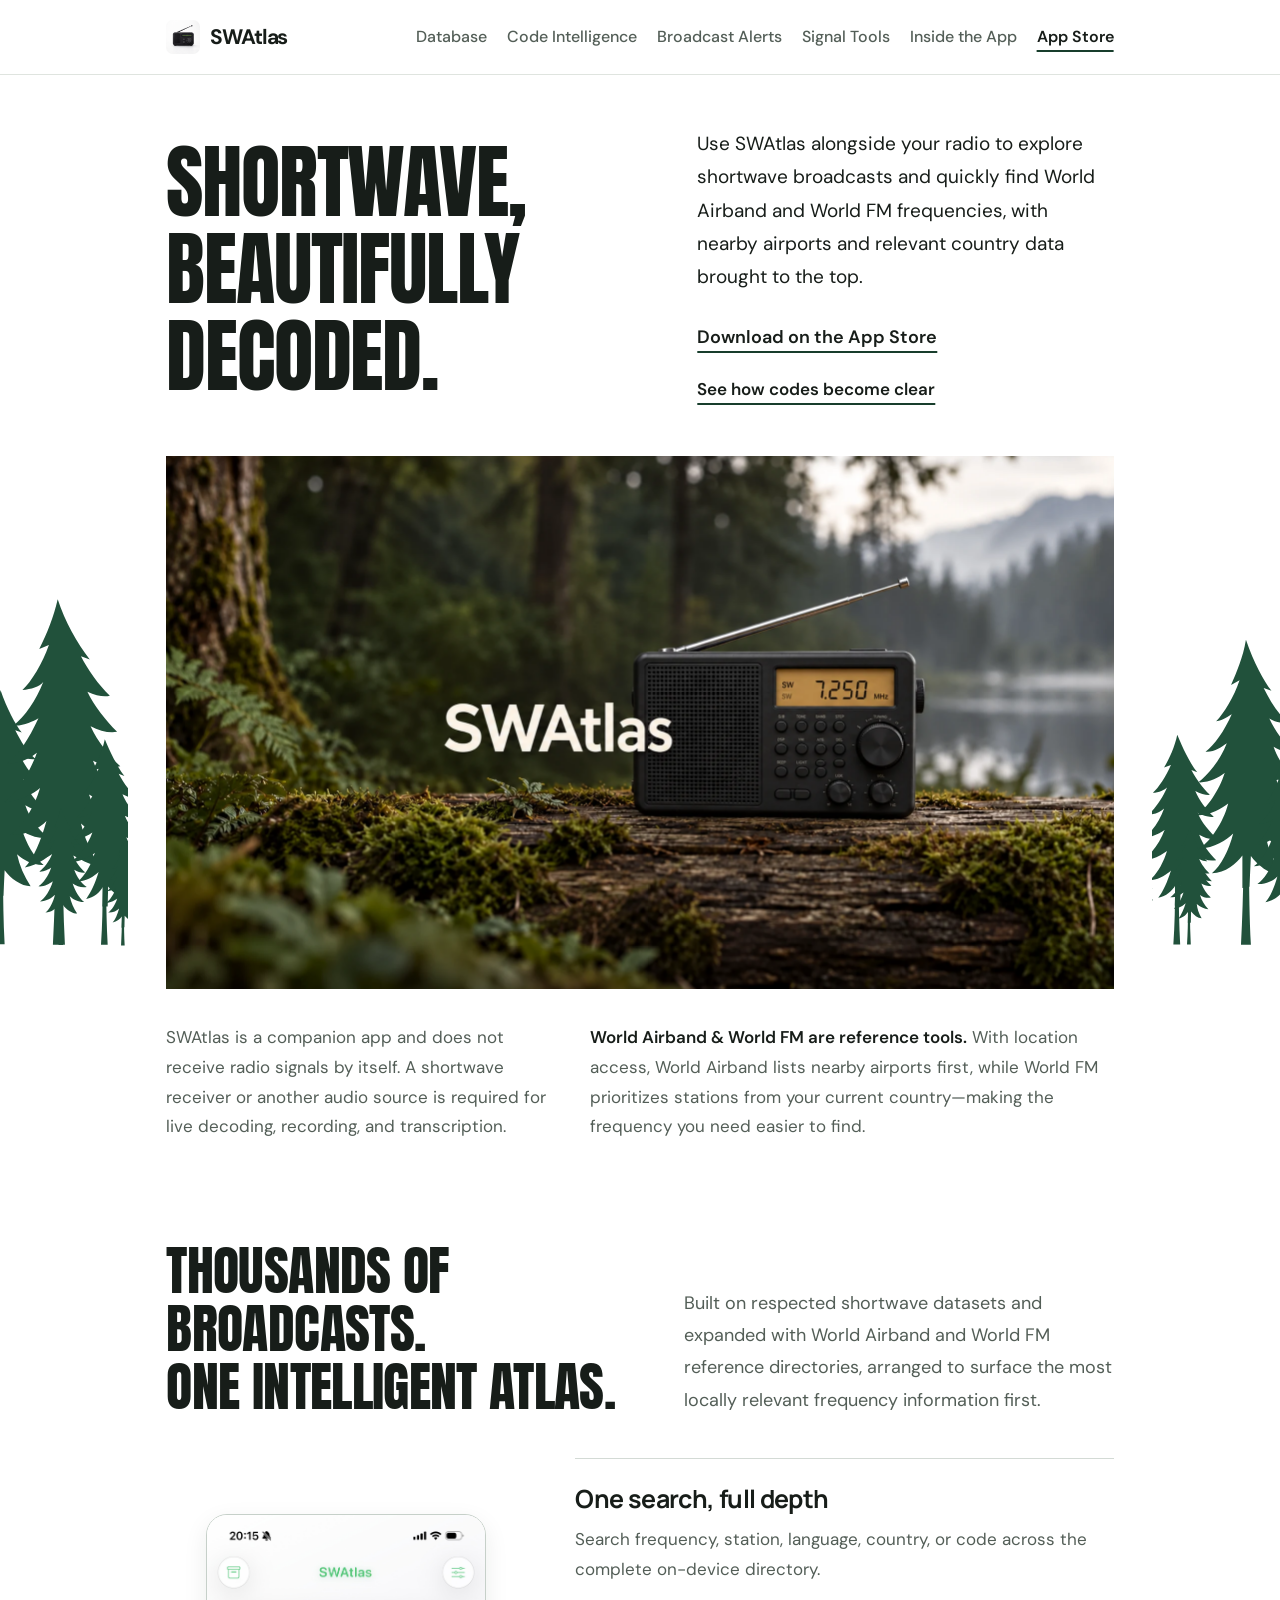
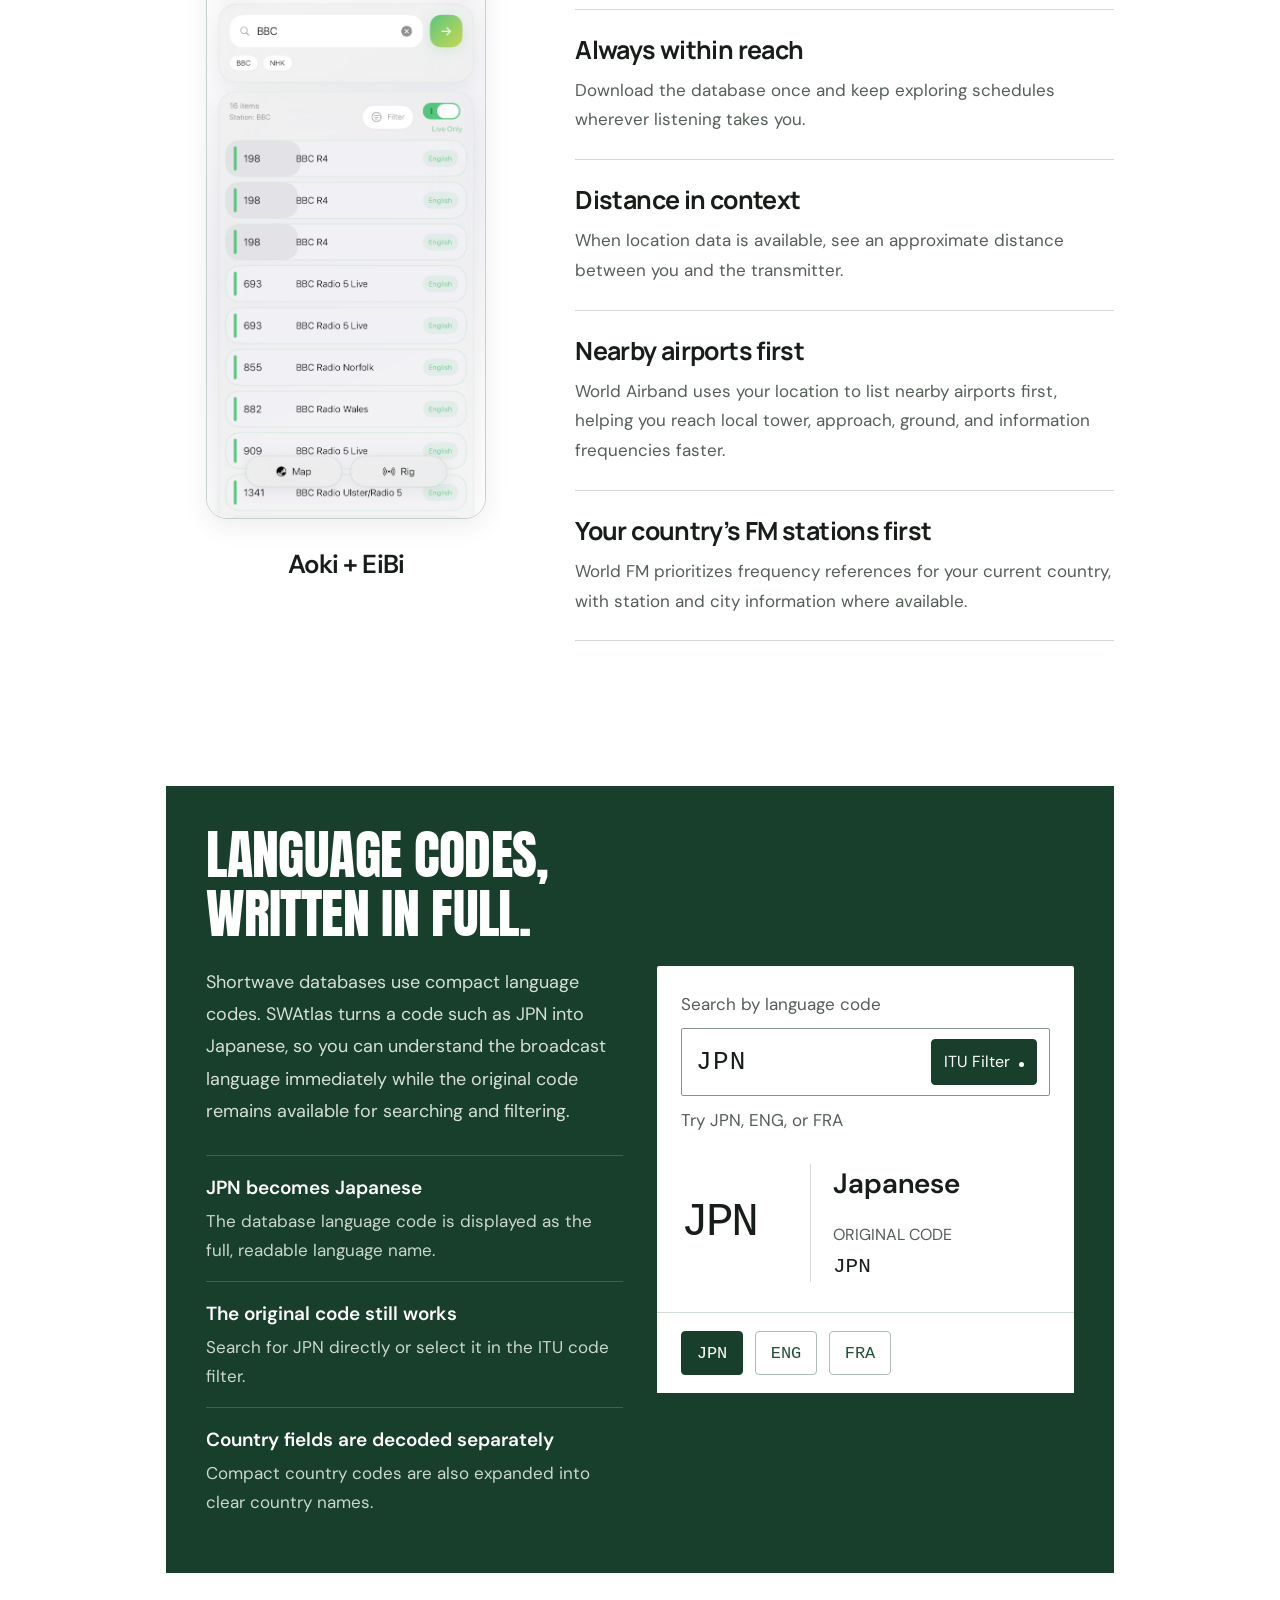
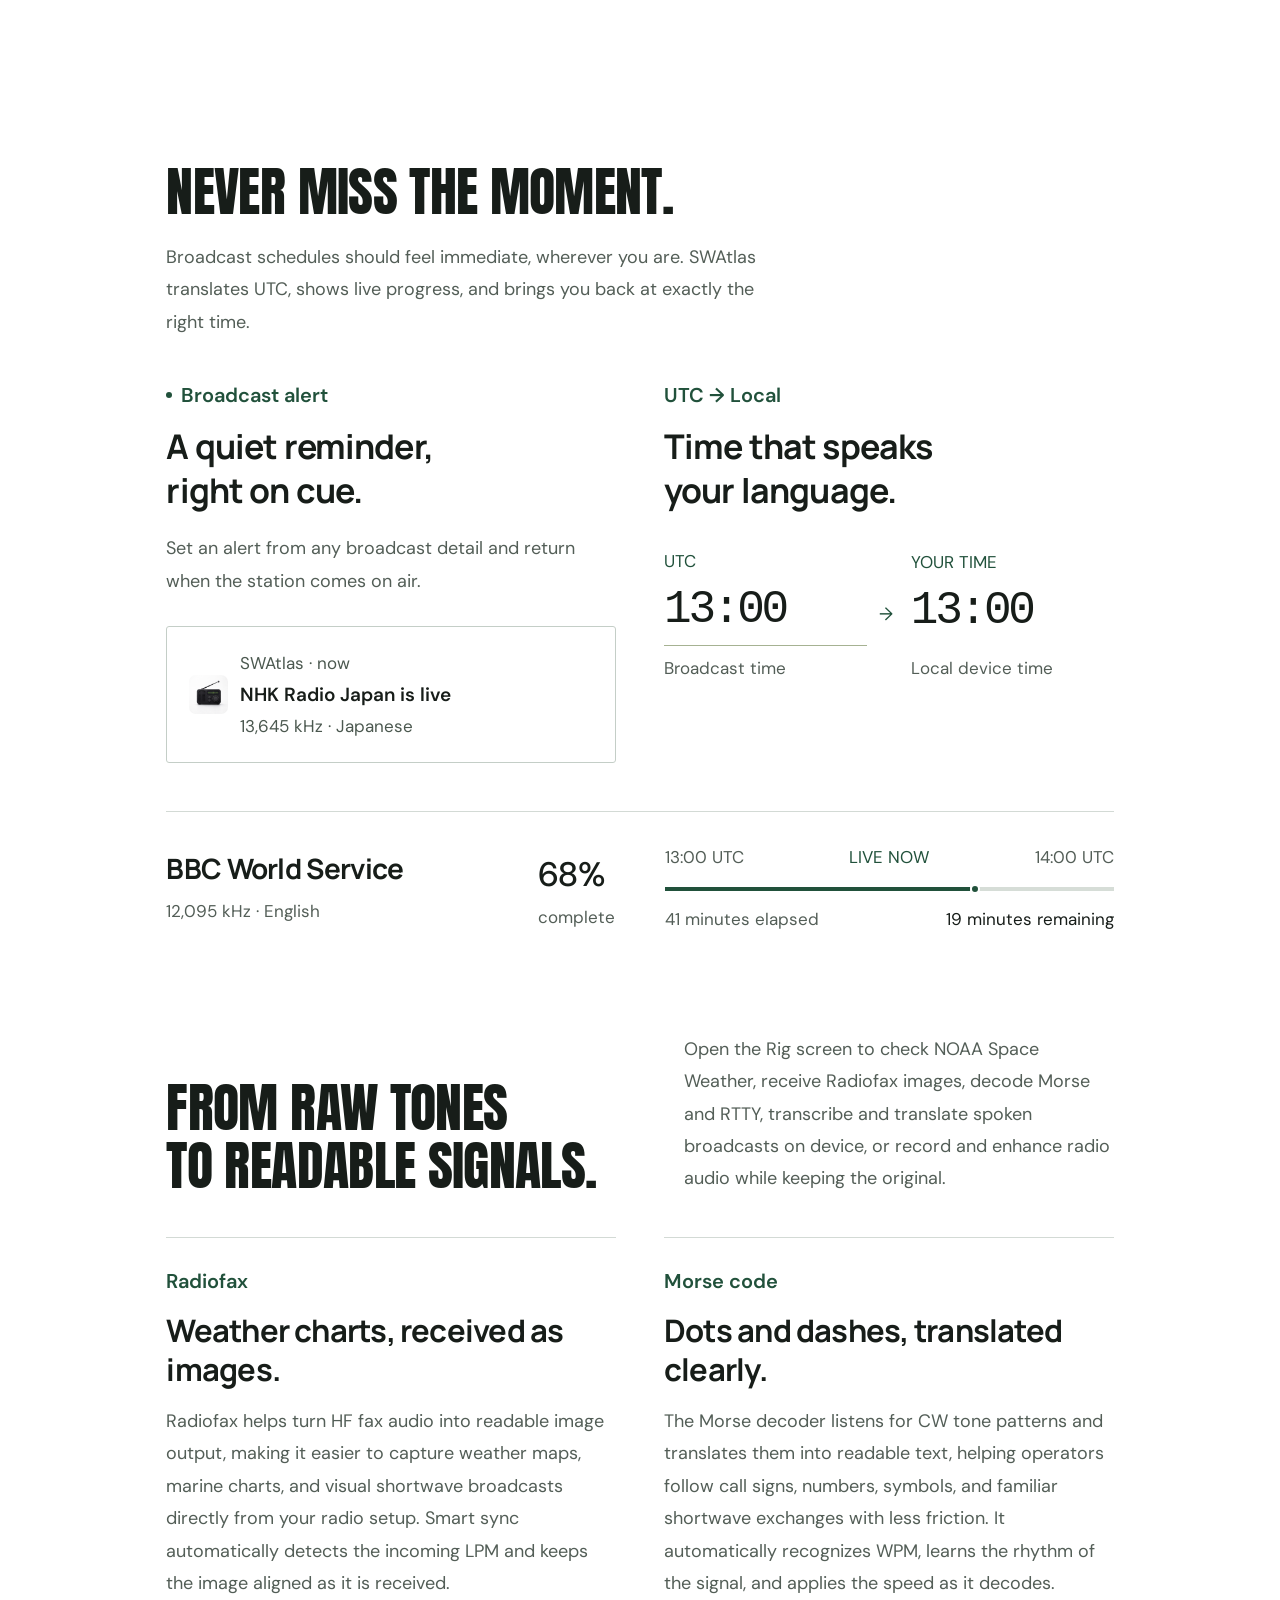
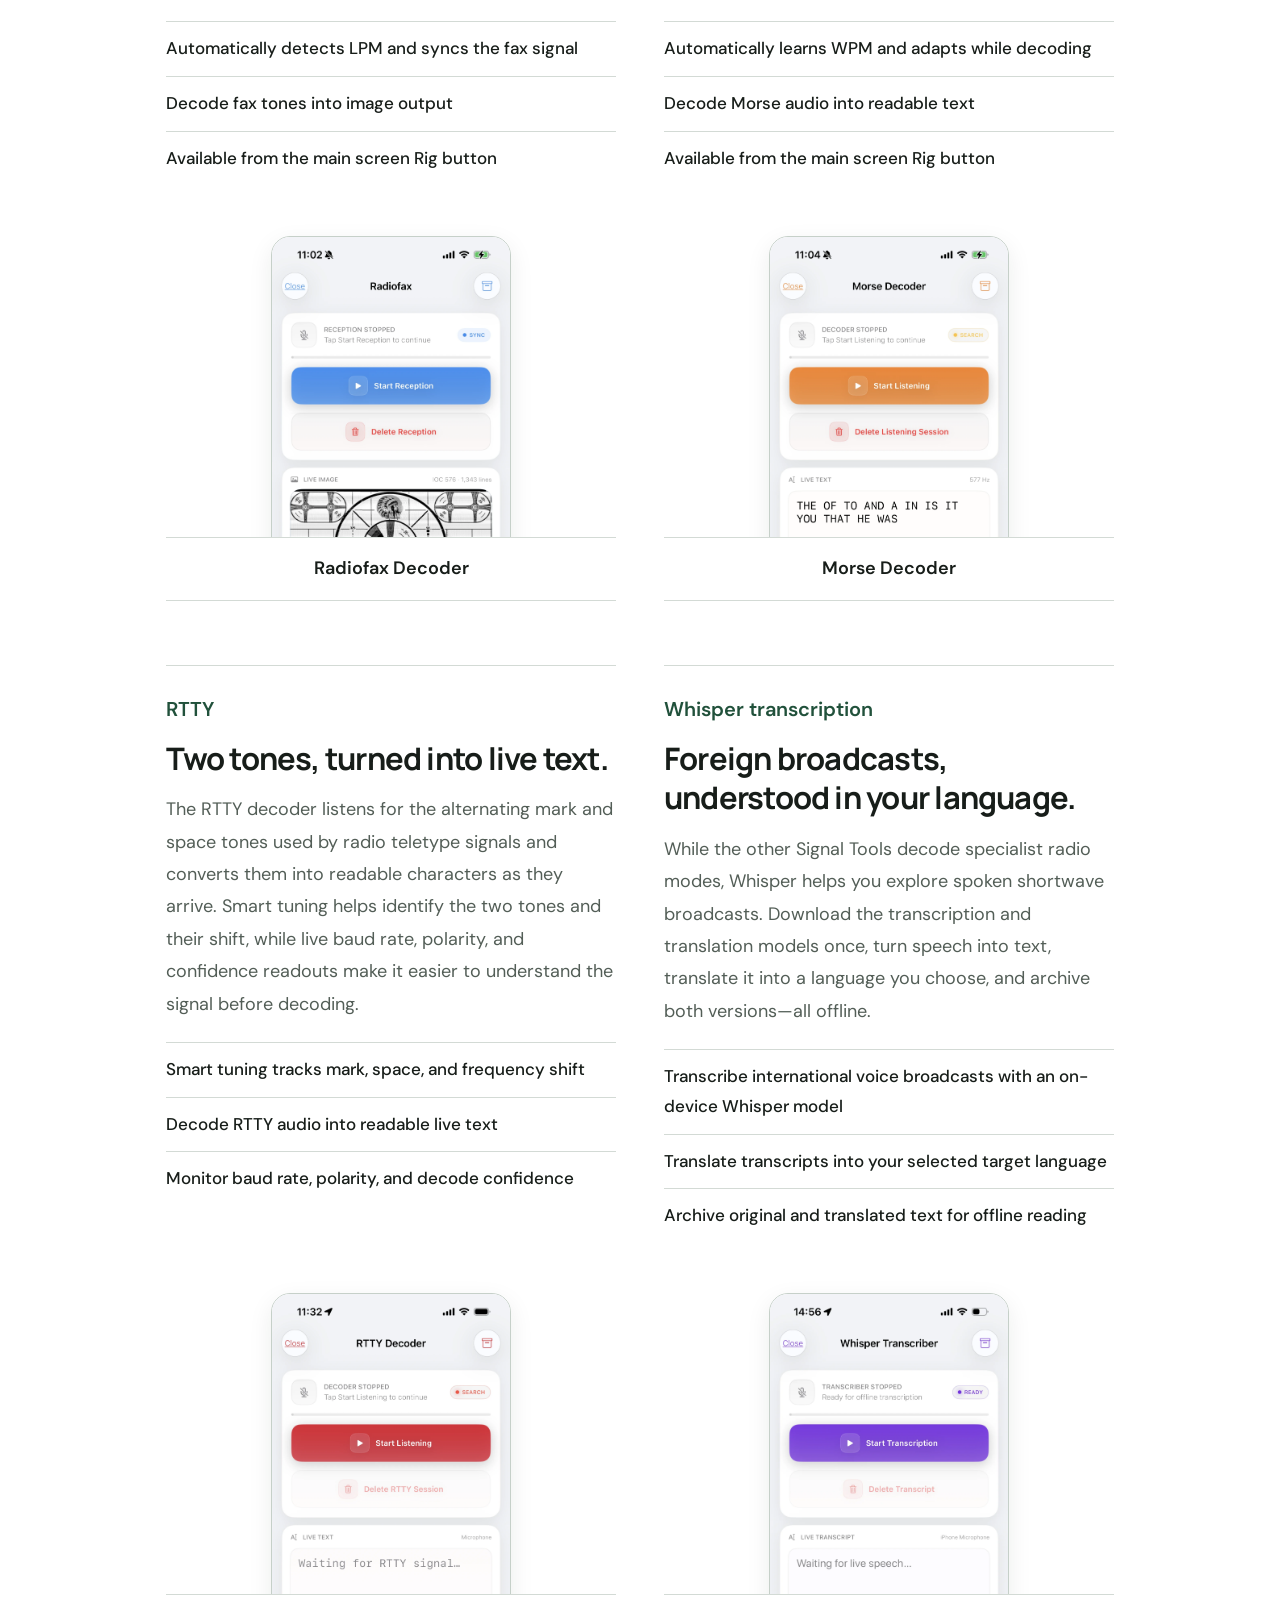
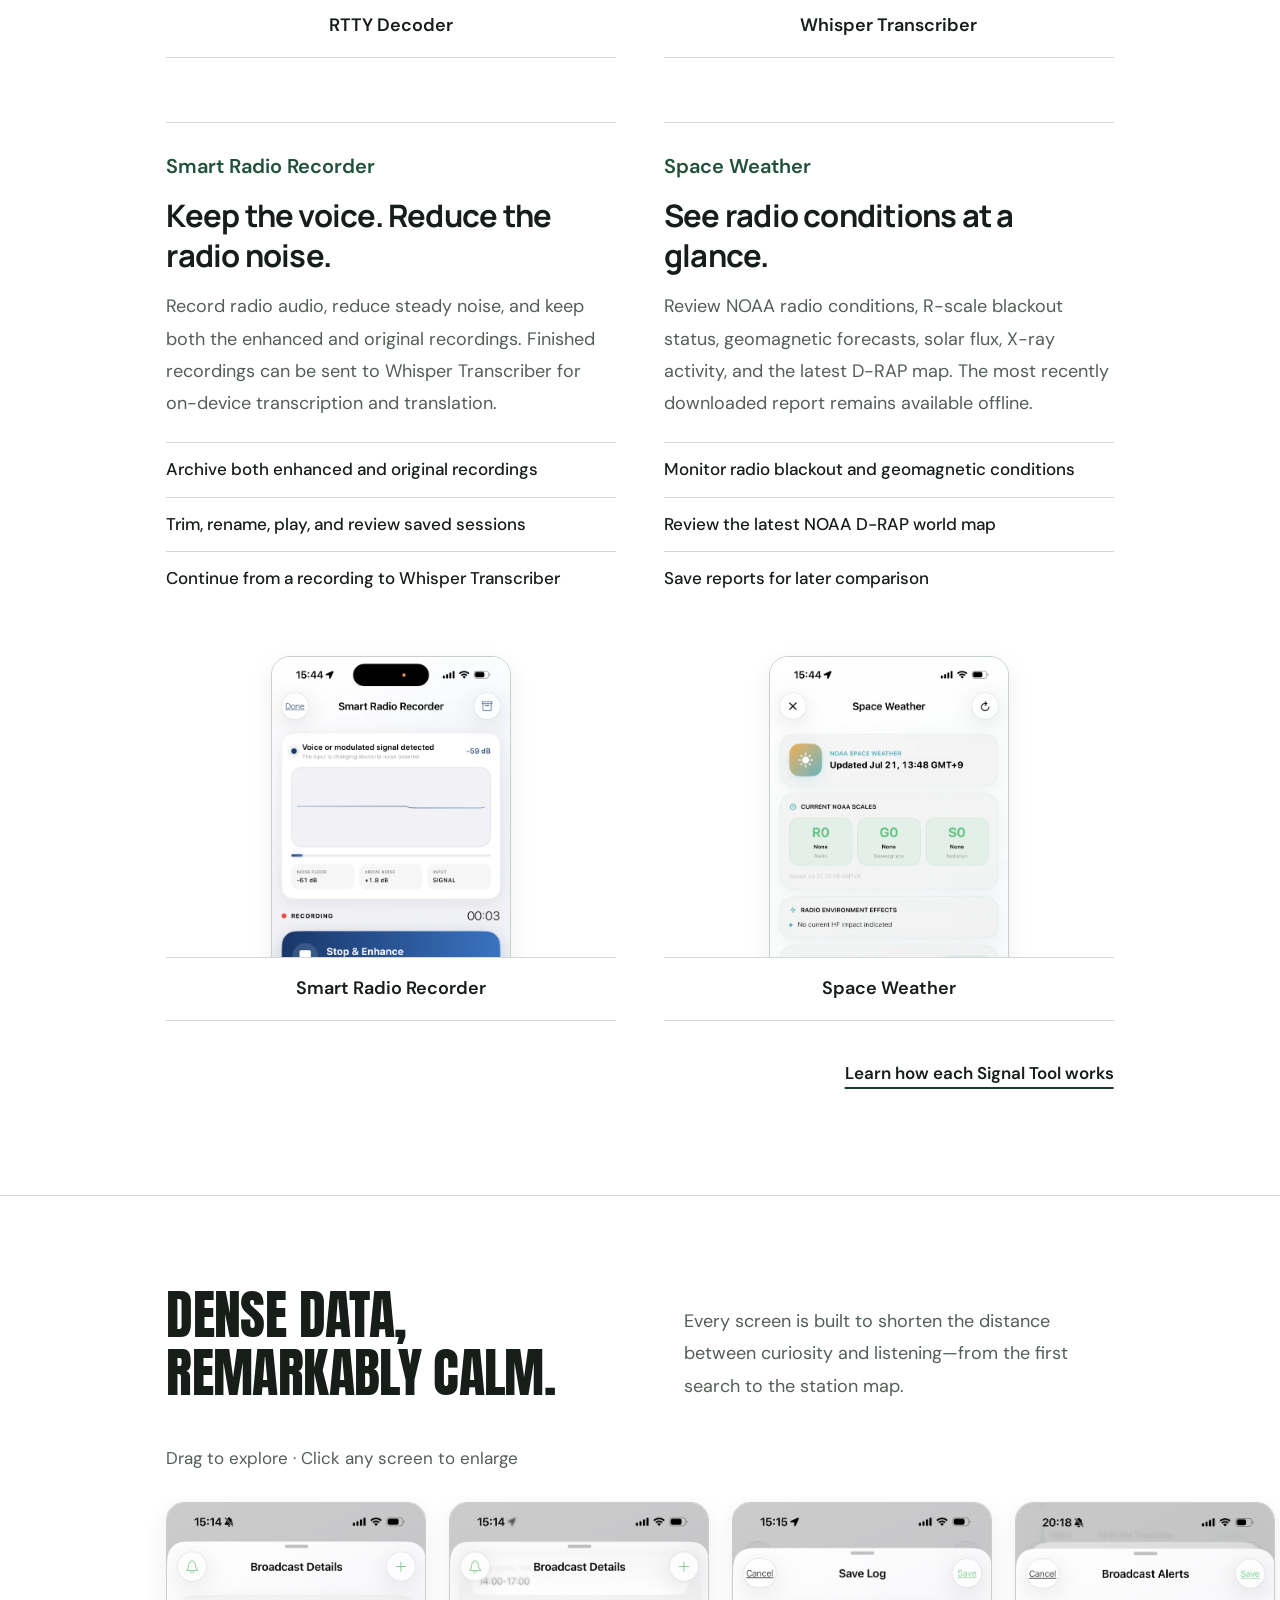
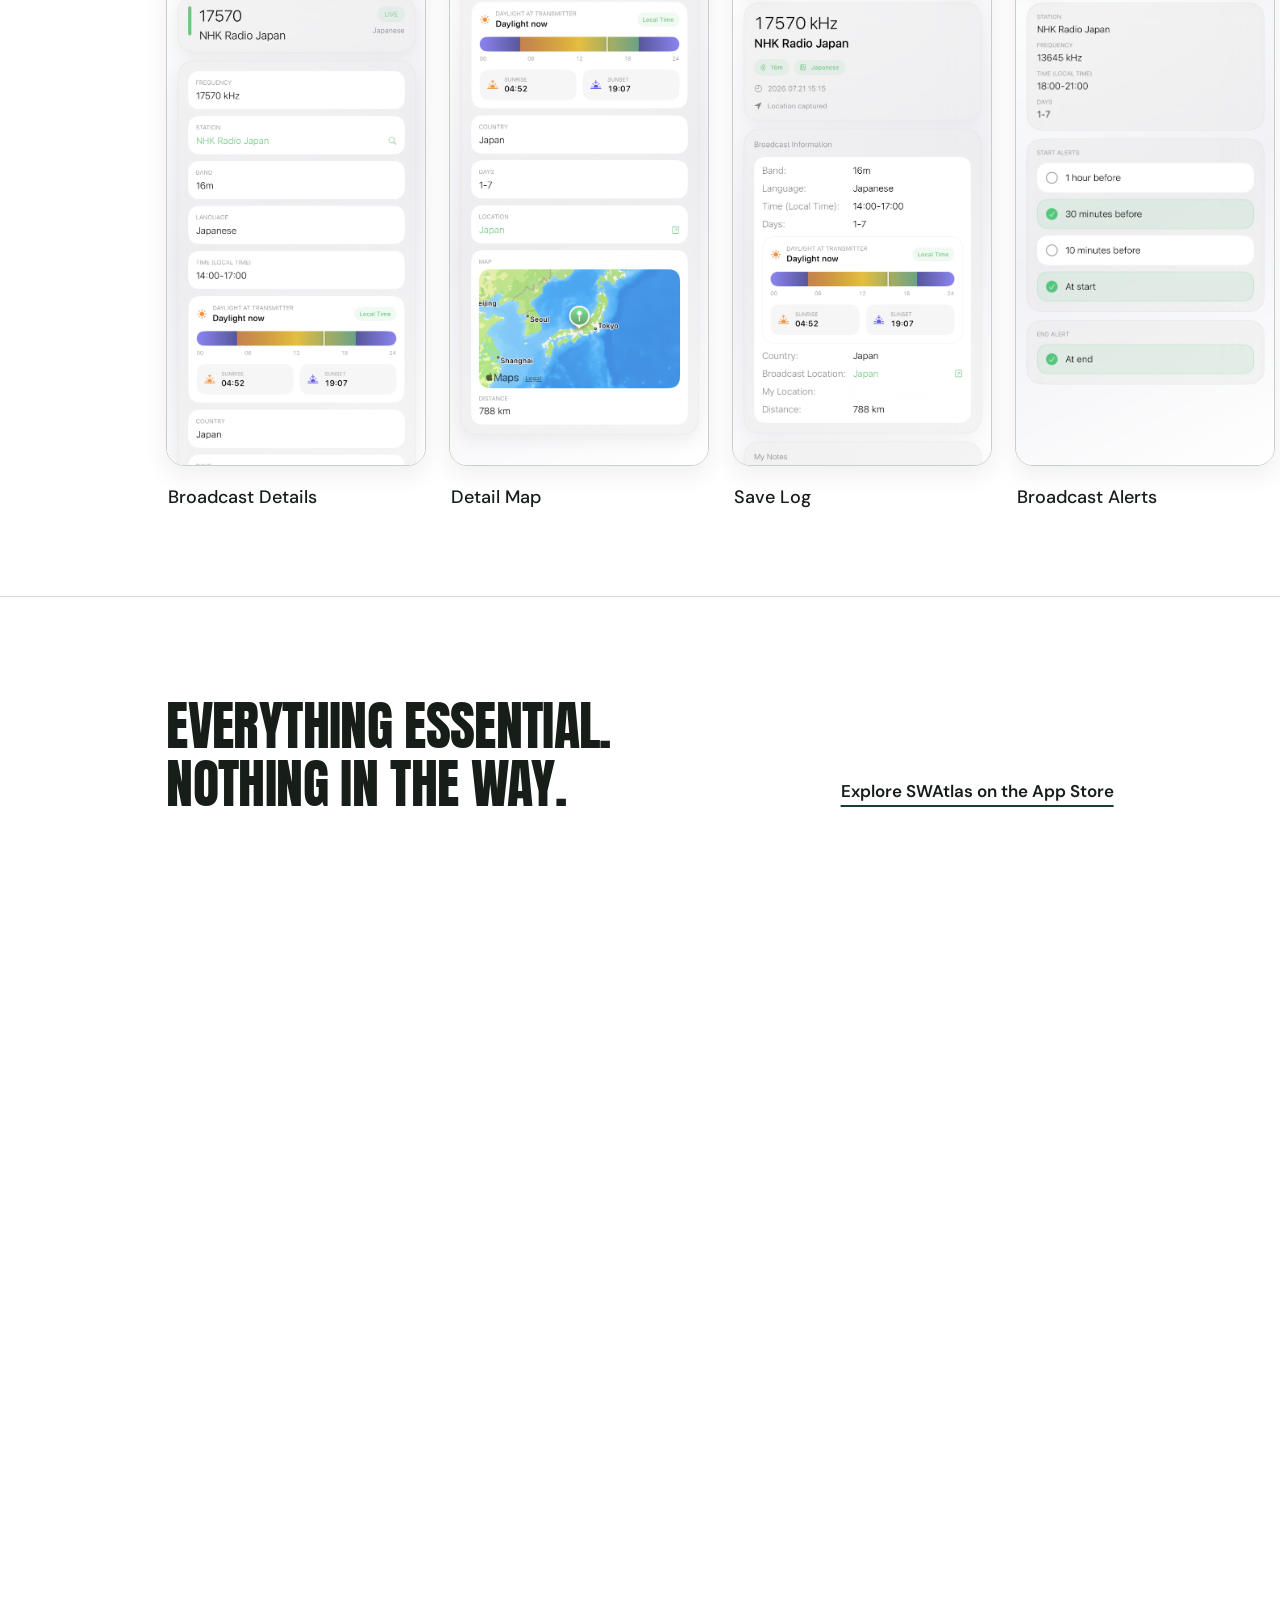
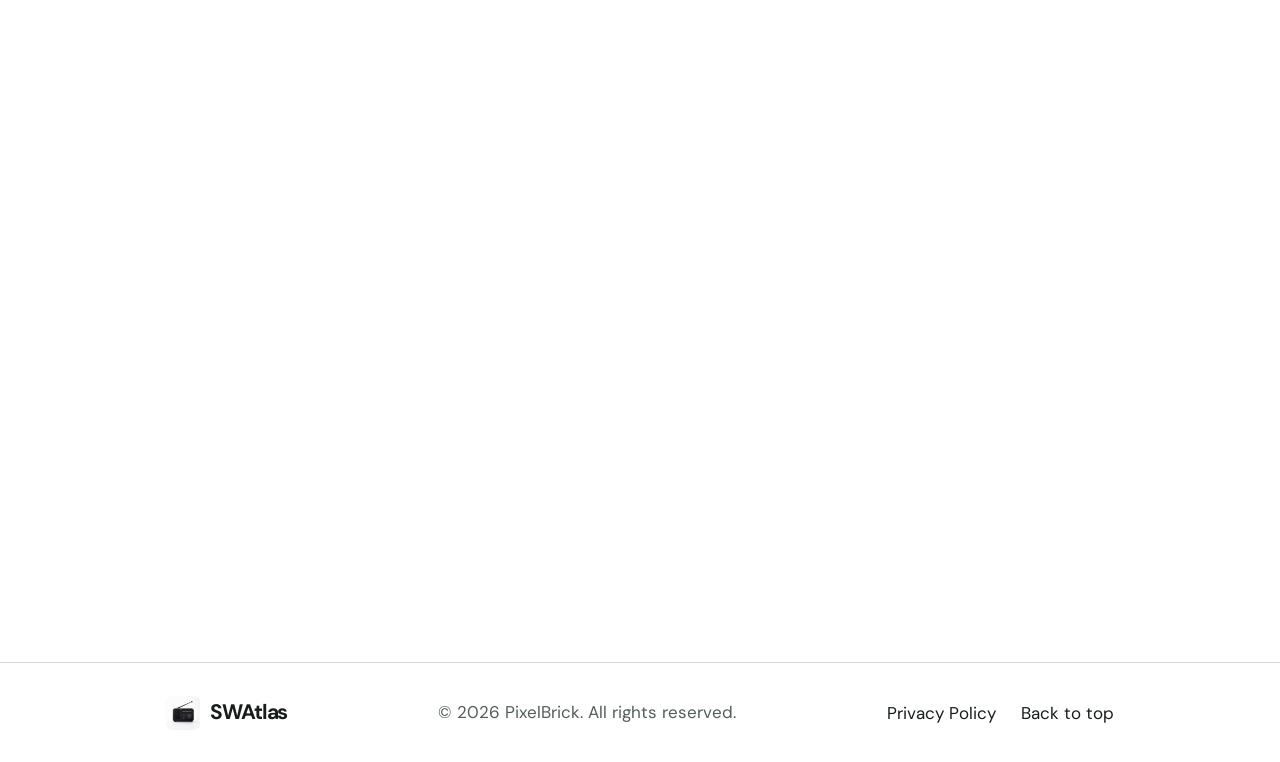
==== commit 72eeb898: "Add files via upload" ====
--- a/index.html
+++ b/index.html
@@ -19,8 +19,8 @@
   <link rel="icon" type="image/png" href="ico.png">
   <link rel="preconnect" href="https://fonts.googleapis.com">
   <link rel="preconnect" href="https://fonts.gstatic.com" crossorigin>
-  <link href="https://fonts.googleapis.com/css2?family=DM+Sans:wght@400;500;600;700&amp;family=Manrope:wght@400;500;600;700;800&amp;display=swap" rel="stylesheet">
-  <link rel="stylesheet" href="style.css?v=20261012-field">
+  <link href="https://fonts.googleapis.com/css2?family=Anton&amp;family=DM+Sans:wght@400;500;600;700&amp;family=Manrope:wght@400;500;600;700;800&amp;display=swap" rel="stylesheet">
+  <link rel="stylesheet" href="style.css?v=20261012-nordic">
   <script type="application/ld+json">
   {
     "@context": "https://schema.org",
@@ -33,6 +33,7 @@
     "downloadUrl": "https://apps.apple.com/app/swatlas-shortwave-explorer/id6761421523"
   }
   </script>
+  <script src="nature.js?v=20261012-nordic" defer></script>
 </head>
 <body>
   <div class="scroll-progress" aria-hidden="true"></div>
@@ -57,30 +58,25 @@
           <a href="#live-tools" class="top-anchor-link">Broadcast Alerts</a>
           <a href="#signal-tools" class="top-anchor-link">Signal Tools</a>
           <a href="#experience" class="top-anchor-link">Inside the App</a>
-          <a href="https://apps.apple.com/app/swatlas-shortwave-explorer/id6761421523" class="download-link" target="_blank" rel="noopener noreferrer">App Store <span aria-hidden="true">↗</span></a>
+          <a href="https://apps.apple.com/app/swatlas-shortwave-explorer/id6761421523" class="download-link" target="_blank" rel="noopener noreferrer">App Store </a>
         </div>
       </div>
     </nav>
 
     <header class="hero" id="top">
       <div class="hero-intro">
-        <div class="hero-title"><div class="eyebrow"><span class="live-dot"></span> The world is broadcasting</div><h1>Shortwave,<br><em>beautifully decoded.</em></h1></div>
+        <div class="hero-title"><h1>Shortwave,<br><em>beautifully decoded.</em></h1></div>
         <div class="hero-summary"><p class="hero-text">
             Use SWAtlas alongside your radio to explore shortwave broadcasts and quickly find World Airband and World FM frequencies, with nearby airports and relevant country data brought to the top.
           </p><div class="hero-actions">
             <a class="primary-button" href="https://apps.apple.com/app/swatlas-shortwave-explorer/id6761421523" target="_blank" rel="noopener noreferrer">
-              Download on the App Store <span aria-hidden="true">↗</span>
+              Download on the App Store 
             </a>
-            <a class="text-button" href="#code-intelligence">See how codes become clear <span aria-hidden="true">↓</span></a>
+            <a class="text-button" href="#code-intelligence">See how codes become clear </a>
           </div></div>
       </div>
       <figure class="field-hero"><img src="field-radio.webp" alt="SWAtlas radio beside a forest lake" width="2000" height="1125" fetchpriority="high"></figure>
-      <div class="hero-context"><p class="hero-receiver-note">SWAtlas is a companion app and does not receive radio signals by itself. A shortwave receiver or another audio source is required for live decoding, recording, and transcription.</p><p class="hero-reference-note"><strong>World Airband &amp; World FM are reference tools.</strong> With location access, World Airband lists nearby airports first, while World FM prioritizes stations from your current country—making the frequency you need easier to find.</p><div class="hero-proof" aria-label="Product highlights">
-            <span><b>01</b> Aoki + EiBi</span>
-            <span><b>02</b> Live-aware</span>
-            <span><b>03</b> Offline-ready</span>
-            <span><b>04</b> Airband + FM</span>
-          </div></div>
+      <div class="hero-context"><p class="hero-receiver-note">SWAtlas is a companion app and does not receive radio signals by itself. A shortwave receiver or another audio source is required for live decoding, recording, and transcription.</p><p class="hero-reference-note"><strong>World Airband &amp; World FM are reference tools.</strong> With location access, World Airband lists nearby airports first, while World FM prioritizes stations from your current country—making the frequency you need easier to find.</p></div>
     </header>
 
     <div class="signal-marquee" aria-hidden="true">
@@ -98,10 +94,10 @@
 
     <main>
       <section class="section database-section" id="database">
-        <div class="section-index reveal"><span>01</span><i></i><b>THE FOUNDATION</b></div>
+        
         <div class="section-heading split-heading">
           <div class="reveal">
-            <span class="section-tag">A deeper directory</span>
+            
             <h2>Thousands of broadcasts.<br><em>One intelligent atlas.</em></h2>
           </div>
           <p class="reveal">Built on respected shortwave datasets and expanded with World Airband and World FM reference directories, arranged to surface the most locally relevant frequency information first.</p>
@@ -120,59 +116,55 @@
             <span class="station-pin pin-3"><i></i> Wellington</span>
             <div class="range-ring ring-1"></div>
             <div class="range-ring ring-2"></div>
-            <div class="database-counter"><small>DATABASE SOURCES</small><strong>Aoki + EiBi</strong><span>plus additional listening data</span></div>
+            <div class="database-counter"><strong>Aoki + EiBi</strong></div>
             </div>
           </div>
           <div class="database-list">
             <article class="database-row">
-              <span class="row-number">01</span>
+              
               <div><h3>One search, full depth</h3><p>Search frequency, station, language, country, or code across the complete on-device directory.</p></div>
-              <span class="row-arrow" aria-hidden="true">↗</span>
+              
             </article>
             <article class="database-row">
-              <span class="row-number">02</span>
+              
               <div><h3>Always within reach</h3><p>Download the database once and keep exploring schedules wherever listening takes you.</p></div>
-              <span class="row-arrow" aria-hidden="true">↗</span>
+              
             </article>
             <article class="database-row">
-              <span class="row-number">03</span>
+              
               <div><h3>Distance in context</h3><p>When location data is available, see an approximate distance between you and the transmitter.</p></div>
-              <span class="row-arrow" aria-hidden="true">↗</span>
+              
             </article>
             <article class="database-row">
-              <span class="row-number">04</span>
+              
               <div><h3>Nearby airports first</h3><p>World Airband uses your location to list nearby airports first, helping you reach local tower, approach, ground, and information frequencies faster.</p></div>
-              <span class="row-arrow" aria-hidden="true">↗</span>
+              
             </article>
             <article class="database-row">
-              <span class="row-number">05</span>
+              
               <div><h3>Your country’s FM stations first</h3><p>World FM prioritizes frequency references for your current country, with station and city information where available.</p></div>
-              <span class="row-arrow" aria-hidden="true">↗</span>
+              
             </article>
           </div>
         </div>
       </section>
 
       <section class="section code-section" id="code-intelligence">
-        <div class="section-index light reveal"><span>02</span><i></i><b>CODE INTELLIGENCE</b></div>
+        
         <div class="code-shell">
           <div class="code-copy reveal">
-            <span class="section-tag light">Codes, made human</span>
+            
             <h2>Language codes,<br><em>written in full.</em></h2>
             <p>Shortwave databases use compact language codes. SWAtlas turns a code such as JPN into Japanese, so you can understand the broadcast language immediately while the original code remains available for searching and filtering.</p>
             <ul class="code-benefits">
-              <li><span>01</span><div><strong>JPN becomes Japanese</strong><small>The database language code is displayed as the full, readable language name.</small></div></li>
-              <li><span>02</span><div><strong>The original code still works</strong><small>Search for JPN directly or select it in the ITU code filter.</small></div></li>
-              <li><span>03</span><div><strong>Country fields are decoded separately</strong><small>Compact country codes are also expanded into clear country names.</small></div></li>
+              <li><div><strong>JPN becomes Japanese</strong><small>The database language code is displayed as the full, readable language name.</small></div></li>
+              <li><div><strong>The original code still works</strong><small>Search for JPN directly or select it in the ITU code filter.</small></div></li>
+              <li><div><strong>Country fields are decoded separately</strong><small>Compact country codes are also expanded into clear country names.</small></div></li>
             </ul>
           </div>
 
           <div class="code-demo reveal">
-            <div class="demo-toolbar">
-              <div class="demo-dots" aria-hidden="true"><i></i><i></i><i></i></div>
-              <span>CODE RESOLVER</span>
-              <small>SWAtlas Intelligence</small>
-            </div>
+            
             <div class="code-search-wrap">
               <label for="code-search">Search by language code</label>
               <div class="code-search">
@@ -184,29 +176,29 @@
             </div>
             <div class="resolver-flow" aria-live="polite">
               <div class="source-code">
-                <small>DATABASE LANGUAGE CODE</small>
+                
                 <strong id="source-code">JPN</strong>
               </div>
               <div class="resolver-wave" aria-hidden="true"><i></i><i></i><i></i><i></i><i></i><i></i><i></i></div>
               <div class="resolved-values">
-                <article class="resolved-primary"><span>DISPLAYED IN SWATLAS</span><strong id="resolved-language">Japanese</strong><small>Full language name</small></article>
-                <article><span>ORIGINAL CODE</span><strong id="resolved-code">JPN</strong><small>Still searchable and filterable</small></article>
+                <article class="resolved-primary"><strong id="resolved-language">Japanese</strong></article>
+                <article><span>ORIGINAL CODE</span><strong id="resolved-code">JPN</strong></article>
               </div>
             </div>
             <div class="demo-chips" aria-label="Example codes">
               <button type="button" class="is-active" data-code="JPN">JPN</button>
               <button type="button" data-code="ENG">ENG</button>
               <button type="button" data-code="FRA">FRA</button>
-              <span><i></i> Original code filter active</span>
+              
             </div>
           </div>
         </div>
       </section>
 
       <section class="section live-tools-section" id="live-tools">
-        <div class="section-index reveal"><span>03</span><i></i><b>LIVE AWARENESS</b></div>
+        
         <div class="section-heading centered reveal">
-          <span class="section-tag">Right time, right signal</span>
+          
           <h2>Never miss the <em>moment.</em></h2>
           <p>Broadcast schedules should feel immediate, wherever you are. SWAtlas translates UTC, shows live progress, and brings you back at exactly the right time.</p>
         </div>
@@ -219,7 +211,7 @@
             <div class="notification-preview">
               <div class="notification-icon"><img src="ico.png" alt=""></div>
               <div><small>SWAtlas · now</small><strong>NHK Radio Japan is live</strong><span>13,645 kHz · Japanese</span></div>
-              <i aria-hidden="true">›</i>
+              
             </div>
           </article>
 
@@ -245,7 +237,7 @@
           <article class="live-card live-card-progress reveal" style="--live-progress: 68%">
             <div class="live-progress-header">
               <div>
-                <span class="live-progress-label"><i></i> LIVE PROGRESS</span>
+                
                 <h3>BBC World Service</h3>
                 <small>12,095 kHz · English</small>
               </div>
@@ -261,10 +253,10 @@
       </section>
 
       <section class="section signal-tools-section" id="signal-tools">
-        <div class="section-index reveal"><span>04</span><i></i><b>SIGNAL TOOLS</b></div>
+        
         <div class="section-heading split-heading signal-tools-heading">
           <div class="reveal">
-            <span class="section-tag">Decode the hidden layer</span>
+            
             <h2>From raw tones<br><em>to readable signals.</em></h2>
           </div>
           <p class="reveal">Open the Rig screen to check NOAA Space Weather, receive Radiofax images, decode Morse and RTTY, transcribe and translate spoken broadcasts on device, or record and enhance radio audio while keeping the original.</p>
@@ -277,30 +269,30 @@
               <h3>Weather charts, received as images.</h3>
               <p>Radiofax helps turn HF fax audio into readable image output, making it easier to capture weather maps, marine charts, and visual shortwave broadcasts directly from your radio setup. Smart sync automatically detects the incoming LPM and keeps the image aligned as it is received.</p>
               <ul class="signal-tool-points">
-                <li><span>01</span><strong>Automatically detects LPM and syncs the fax signal</strong></li>
-                <li><span>02</span><strong>Decode fax tones into image output</strong></li>
-                <li><span>03</span><strong>Available from the main screen Rig button</strong></li>
+                <li><strong>Automatically detects LPM and syncs the fax signal</strong></li>
+                <li><strong>Decode fax tones into image output</strong></li>
+                <li><strong>Available from the main screen Rig button</strong></li>
               </ul>
             </div>
             <figure class="signal-tool-visual signal-tool-visual-fax">
               <img src="signal1.webp" alt="SWAtlas radiofax decoding feature" width="1179" height="2556" loading="eager" decoding="async" fetchpriority="low" onerror="this.closest('.signal-tool-visual').classList.add('is-missing'); this.remove();">
-              <figcaption><span>HF FAX</span><strong>Radiofax Decoder</strong></figcaption>
+              <figcaption><strong>Radiofax Decoder</strong></figcaption>
             </figure>
           </article>
 
           <article class="signal-tool-card signal-tool-morse reveal">
             <figure class="signal-tool-visual signal-tool-visual-morse">
               <img src="signal2.webp" alt="SWAtlas Morse code decoder feature" width="1179" height="2556" loading="eager" decoding="async" fetchpriority="low" onerror="this.closest('.signal-tool-visual').classList.add('is-missing'); this.remove();">
-              <figcaption><span>CW</span><strong>Morse Decoder</strong></figcaption>
+              <figcaption><strong>Morse Decoder</strong></figcaption>
             </figure>
             <div class="signal-tool-copy">
               <div class="card-kicker">Morse code</div>
               <h3>Dots and dashes, translated clearly.</h3>
               <p>The Morse decoder listens for CW tone patterns and translates them into readable text, helping operators follow call signs, numbers, symbols, and familiar shortwave exchanges with less friction. It automatically recognizes WPM, learns the rhythm of the signal, and applies the speed as it decodes.</p>
               <ul class="signal-tool-points">
-                <li><span>01</span><strong>Automatically learns WPM and adapts while decoding</strong></li>
-                <li><span>02</span><strong>Decode Morse audio into readable text</strong></li>
-                <li><span>03</span><strong>Available from the main screen Rig button</strong></li>
+                <li><strong>Automatically learns WPM and adapts while decoding</strong></li>
+                <li><strong>Decode Morse audio into readable text</strong></li>
+                <li><strong>Available from the main screen Rig button</strong></li>
               </ul>
             </div>
           </article>
@@ -311,30 +303,30 @@
               <h3>Two tones, turned into live text.</h3>
               <p>The RTTY decoder listens for the alternating mark and space tones used by radio teletype signals and converts them into readable characters as they arrive. Smart tuning helps identify the two tones and their shift, while live baud rate, polarity, and confidence readouts make it easier to understand the signal before decoding.</p>
               <ul class="signal-tool-points">
-                <li><span>01</span><strong>Smart tuning tracks mark, space, and frequency shift</strong></li>
-                <li><span>02</span><strong>Decode RTTY audio into readable live text</strong></li>
-                <li><span>03</span><strong>Monitor baud rate, polarity, and decode confidence</strong></li>
+                <li><strong>Smart tuning tracks mark, space, and frequency shift</strong></li>
+                <li><strong>Decode RTTY audio into readable live text</strong></li>
+                <li><strong>Monitor baud rate, polarity, and decode confidence</strong></li>
               </ul>
             </div>
             <figure class="signal-tool-visual signal-tool-visual-rtty">
               <img src="signal3.webp" alt="SWAtlas RTTY decoder feature" width="1179" height="2556" loading="lazy" decoding="async" onerror="this.closest('.signal-tool-visual').classList.add('is-missing'); this.remove();">
-              <figcaption><span>FSK</span><strong>RTTY Decoder</strong></figcaption>
+              <figcaption><strong>RTTY Decoder</strong></figcaption>
             </figure>
           </article>
 
           <article class="signal-tool-card signal-tool-whisper reveal">
             <figure class="signal-tool-visual signal-tool-visual-whisper">
               <img src="signal4.webp" alt="SWAtlas Whisper Transcriber ready for offline transcription and translation" width="1179" height="2556" loading="lazy" decoding="async" onerror="this.closest('.signal-tool-visual').classList.add('is-missing'); this.remove();">
-              <figcaption><span>AI SPEECH</span><strong>Whisper Transcriber</strong></figcaption>
+              <figcaption><strong>Whisper Transcriber</strong></figcaption>
             </figure>
             <div class="signal-tool-copy">
               <div class="card-kicker">Whisper transcription</div>
               <h3>Foreign broadcasts, understood in your language.</h3>
               <p>While the other Signal Tools decode specialist radio modes, Whisper helps you explore spoken shortwave broadcasts. Download the transcription and translation models once, turn speech into text, translate it into a language you choose, and archive both versions—all offline.</p>
               <ul class="signal-tool-points">
-                <li><span>01</span><strong>Transcribe international voice broadcasts with an on-device Whisper model</strong></li>
-                <li><span>02</span><strong>Translate transcripts into your selected target language</strong></li>
-                <li><span>03</span><strong>Archive original and translated text for offline reading</strong></li>
+                <li><strong>Transcribe international voice broadcasts with an on-device Whisper model</strong></li>
+                <li><strong>Translate transcripts into your selected target language</strong></li>
+                <li><strong>Archive original and translated text for offline reading</strong></li>
               </ul>
             </div>
           </article>
@@ -345,77 +337,77 @@
               <h3>Keep the voice. Reduce the radio noise.</h3>
               <p>Record radio audio, reduce steady noise, and keep both the enhanced and original recordings. Finished recordings can be sent to Whisper Transcriber for on-device transcription and translation.</p>
               <ul class="signal-tool-points">
-                <li><span>01</span><strong>Archive both enhanced and original recordings</strong></li>
-                <li><span>02</span><strong>Trim, rename, play, and review saved sessions</strong></li>
-                <li><span>03</span><strong>Continue from a recording to Whisper Transcriber</strong></li>
+                <li><strong>Archive both enhanced and original recordings</strong></li>
+                <li><strong>Trim, rename, play, and review saved sessions</strong></li>
+                <li><strong>Continue from a recording to Whisper Transcriber</strong></li>
               </ul>
             </div>
             <figure class="signal-tool-visual signal-tool-visual-recorder">
               <img src="signal5.webp" alt="SWAtlas Smart Radio Recorder detecting a voice signal while recording" width="1179" height="2556" loading="lazy" decoding="async" onerror="this.closest('.signal-tool-visual').classList.add('is-missing'); this.remove();">
-              <figcaption><span>CLEAN AUDIO</span><strong>Smart Radio Recorder</strong></figcaption>
+              <figcaption><strong>Smart Radio Recorder</strong></figcaption>
             </figure>
           </article>
 
           <article class="signal-tool-card signal-tool-weather reveal">
             <figure class="signal-tool-visual signal-tool-visual-weather">
               <img src="signal6.webp" alt="SWAtlas Space Weather dashboard showing NOAA scales and the D-RAP map" width="1179" height="2556" loading="lazy" decoding="async" onerror="this.closest('.signal-tool-visual').classList.add('is-missing'); this.remove();">
-              <figcaption><span>NOAA DATA</span><strong>Space Weather</strong></figcaption>
+              <figcaption><strong>Space Weather</strong></figcaption>
             </figure>
             <div class="signal-tool-copy">
               <div class="card-kicker">Space Weather</div>
               <h3>See radio conditions at a glance.</h3>
               <p>Review NOAA radio conditions, R-scale blackout status, geomagnetic forecasts, solar flux, X-ray activity, and the latest D-RAP map. The most recently downloaded report remains available offline.</p>
               <ul class="signal-tool-points">
-                <li><span>01</span><strong>Monitor radio blackout and geomagnetic conditions</strong></li>
-                <li><span>02</span><strong>Review the latest NOAA D-RAP world map</strong></li>
-                <li><span>03</span><strong>Save reports for later comparison</strong></li>
+                <li><strong>Monitor radio blackout and geomagnetic conditions</strong></li>
+                <li><strong>Review the latest NOAA D-RAP world map</strong></li>
+                <li><strong>Save reports for later comparison</strong></li>
               </ul>
             </div>
           </article>
         </div>
-        <div class="signal-tools-guide-link reveal"><a class="text-button" href="signaltools.html">Learn how each Signal Tool works <span aria-hidden="true">↗</span></a></div>
+        <div class="signal-tools-guide-link reveal"><a class="text-button" href="signaltools.html">Learn how each Signal Tool works </a></div>
       </section>
 
       <section class="section experience-section" id="experience">
-        <div class="section-index reveal"><span>05</span><i></i><b>INSIDE THE APP</b></div>
+        
         <div class="section-heading split-heading">
-          <div class="reveal"><span class="section-tag">Designed for focus</span><h2>Dense data,<br><em>remarkably calm.</em></h2></div>
+          <div class="reveal"><h2>Dense data,<br><em>remarkably calm.</em></h2></div>
           <p class="reveal">Every screen is built to shorten the distance between curiosity and listening—from the first search to the station map.</p>
         </div>
 
-        <div class="gallery-instruction reveal"><span aria-hidden="true">↔</span> Drag to explore · Click any screen to enlarge</div>
+        <div class="gallery-instruction reveal"> Drag to explore · Click any screen to enlarge</div>
         <div class="screen-showcase reveal" data-gallery-scroll>
           <div class="screen-rail">
-            <figure class="screen-card" role="button" tabindex="0" data-index="0" aria-label="Enlarge Broadcast Details screenshot"><img src="f1.jpg" alt="SWAtlas broadcast details screen" draggable="false"><figcaption><span>01</span> Broadcast Details</figcaption></figure>
-            <figure class="screen-card screen-card-raised" role="button" tabindex="0" data-index="1" aria-label="Enlarge Detail Map screenshot"><img src="f2.jpg" alt="SWAtlas broadcast details map and distance screen" draggable="false"><figcaption><span>02</span> Detail Map</figcaption></figure>
-            <figure class="screen-card" role="button" tabindex="0" data-index="2" aria-label="Enlarge Save Log screenshot"><img src="f3.jpg" alt="SWAtlas save log screen" draggable="false"><figcaption><span>03</span> Save Log</figcaption></figure>
-            <figure class="screen-card screen-card-raised" role="button" tabindex="0" data-index="3" aria-label="Enlarge Broadcast Alerts screenshot"><img src="f4.jpg" alt="SWAtlas broadcast alerts screen" draggable="false"><figcaption><span>04</span> Broadcast Alerts</figcaption></figure>
-            <figure class="screen-card" role="button" tabindex="0" data-index="4" aria-label="Enlarge Archive Log screenshot"><img src="f5.jpg" alt="SWAtlas archive and saved log screen" draggable="false"><figcaption><span>05</span> Archive Log</figcaption></figure>
-            <figure class="screen-card screen-card-raised" role="button" tabindex="0" data-index="5" aria-label="Enlarge Saved Calendar screenshot"><img src="f6.jpg" alt="SWAtlas saved calendar screen" draggable="false"><figcaption><span>06</span> Saved Calendar</figcaption></figure>
-            <figure class="screen-card" role="button" tabindex="0" data-index="6" aria-label="Enlarge Station Map screenshot"><img src="f7.jpg" alt="SWAtlas station map screen" draggable="false"><figcaption><span>07</span> Station Map</figcaption></figure>
-            <figure class="screen-card screen-card-raised" role="button" tabindex="0" data-index="7" aria-label="Enlarge Dark Mode screenshot"><img src="f8.jpg" alt="SWAtlas dark mode screen" draggable="false"><figcaption><span>08</span> Dark Mode</figcaption></figure>
+            <figure class="screen-card" role="button" tabindex="0" data-index="0" aria-label="Enlarge Broadcast Details screenshot"><img src="f1.jpg" alt="SWAtlas broadcast details screen" draggable="false"><figcaption>Broadcast Details</figcaption></figure>
+            <figure class="screen-card screen-card-raised" role="button" tabindex="0" data-index="1" aria-label="Enlarge Detail Map screenshot"><img src="f2.jpg" alt="SWAtlas broadcast details map and distance screen" draggable="false"><figcaption>Detail Map</figcaption></figure>
+            <figure class="screen-card" role="button" tabindex="0" data-index="2" aria-label="Enlarge Save Log screenshot"><img src="f3.jpg" alt="SWAtlas save log screen" draggable="false"><figcaption>Save Log</figcaption></figure>
+            <figure class="screen-card screen-card-raised" role="button" tabindex="0" data-index="3" aria-label="Enlarge Broadcast Alerts screenshot"><img src="f4.jpg" alt="SWAtlas broadcast alerts screen" draggable="false"><figcaption>Broadcast Alerts</figcaption></figure>
+            <figure class="screen-card" role="button" tabindex="0" data-index="4" aria-label="Enlarge Archive Log screenshot"><img src="f5.jpg" alt="SWAtlas archive and saved log screen" draggable="false"><figcaption>Archive Log</figcaption></figure>
+            <figure class="screen-card screen-card-raised" role="button" tabindex="0" data-index="5" aria-label="Enlarge Saved Calendar screenshot"><img src="f6.jpg" alt="SWAtlas saved calendar screen" draggable="false"><figcaption>Saved Calendar</figcaption></figure>
+            <figure class="screen-card" role="button" tabindex="0" data-index="6" aria-label="Enlarge Station Map screenshot"><img src="f7.jpg" alt="SWAtlas station map screen" draggable="false"><figcaption>Station Map</figcaption></figure>
+            <figure class="screen-card screen-card-raised" role="button" tabindex="0" data-index="7" aria-label="Enlarge Dark Mode screenshot"><img src="f8.jpg" alt="SWAtlas dark mode screen" draggable="false"><figcaption>Dark Mode</figcaption></figure>
           </div>
         </div>
       </section>
 
       <section class="section feature-section" id="features">
-        <div class="section-index reveal"><span>06</span><i></i><b>THE COMPLETE TOOLKIT</b></div>
+        
         <div class="feature-intro">
-          <div class="reveal"><span class="section-tag">Built for listeners</span><h2>Everything essential.<br><em>Nothing in the way.</em></h2></div>
-          <a class="text-button reveal" href="https://apps.apple.com/app/swatlas-shortwave-explorer/id6761421523" target="_blank" rel="noopener noreferrer">Explore SWAtlas on the App Store <span aria-hidden="true">↗</span></a>
+          <div class="reveal"><h2>Everything essential.<br><em>Nothing in the way.</em></h2></div>
+          <a class="text-button reveal" href="https://apps.apple.com/app/swatlas-shortwave-explorer/id6761421523" target="_blank" rel="noopener noreferrer">Explore SWAtlas on the App Store </a>
         </div>
         <div class="feature-grid">
-          <article class="feature-card reveal"><span>01</span><h3>Frequency and station search</h3><p>Search the on-device directory by frequency, station, language, country, or code.</p></article>
-          <article class="feature-card reveal"><span>02</span><h3>Live schedules and alerts</h3><p>See what is on air, follow live progress, and return when a saved broadcast begins.</p></article>
-          <article class="feature-card reveal"><span>03</span><h3>Smart filters and offline directory</h3><p>Narrow a downloaded schedule by language, country, band, day, status, or ITU code.</p></article>
-          <article class="feature-card reveal"><span>04</span><h3>Maps, distance, and daylight</h3><p>Explore transmitter locations, approximate distance, and local daylight context.</p></article>
-          <article class="feature-card reveal"><span>05</span><h3>Saved Logs and Archive Insights</h3><p>Keep ratings and notes, then review reception history by station, country, date, or distance.</p></article>
-          <article class="feature-card reveal"><span>06</span><h3>Rig profiles and recovery</h3><p>Manage radio setups and recover equipment references found only in archived logs.</p></article>
-          <article class="feature-card reveal"><span>07</span><h3>Six Signal Tools</h3><p>Check Space Weather, decode Radiofax, Morse, and RTTY, transcribe speech, or record cleaner audio.</p></article>
-          <article class="feature-card reveal"><span>08</span><h3>Radiofax schedules and Auto Start</h3><p>Choose worldwide broadcasts, receive an alert, and prepare timed Radiofax reception.</p></article>
-          <article class="feature-card reveal"><span>09</span><h3>Data export and import</h3><p>Back up Saved Logs, settings, alerts, rigs, and Signal Tool archives in a .swatlasbackup package.</p></article>
-          <article class="feature-card reveal"><span>10</span><h3>World Airband reference</h3><p>Browse airport communication frequencies with nearby airports placed first when location access is available.</p></article>
-          <article class="feature-card reveal"><span>11</span><h3>World FM reference</h3><p>Look up FM frequencies, stations, and cities worldwide, with your current country prioritized for faster discovery.</p></article>
+          <article class="feature-card reveal"><h3>Frequency and station search</h3><p>Search the on-device directory by frequency, station, language, country, or code.</p></article>
+          <article class="feature-card reveal"><h3>Live schedules and alerts</h3><p>See what is on air, follow live progress, and return when a saved broadcast begins.</p></article>
+          <article class="feature-card reveal"><h3>Smart filters and offline directory</h3><p>Narrow a downloaded schedule by language, country, band, day, status, or ITU code.</p></article>
+          <article class="feature-card reveal"><h3>Maps, distance, and daylight</h3><p>Explore transmitter locations, approximate distance, and local daylight context.</p></article>
+          <article class="feature-card reveal"><h3>Saved Logs and Archive Insights</h3><p>Keep ratings and notes, then review reception history by station, country, date, or distance.</p></article>
+          <article class="feature-card reveal"><h3>Rig profiles and recovery</h3><p>Manage radio setups and recover equipment references found only in archived logs.</p></article>
+          <article class="feature-card reveal"><h3>Six Signal Tools</h3><p>Check Space Weather, decode Radiofax, Morse, and RTTY, transcribe speech, or record cleaner audio.</p></article>
+          <article class="feature-card reveal"><h3>Radiofax schedules and Auto Start</h3><p>Choose worldwide broadcasts, receive an alert, and prepare timed Radiofax reception.</p></article>
+          <article class="feature-card reveal"><h3>Data export and import</h3><p>Back up Saved Logs, settings, alerts, rigs, and Signal Tool archives in a .swatlasbackup package.</p></article>
+          <article class="feature-card reveal"><h3>World Airband reference</h3><p>Browse airport communication frequencies with nearby airports placed first when location access is available.</p></article>
+          <article class="feature-card reveal"><h3>World FM reference</h3><p>Look up FM frequencies, stations, and cities worldwide, with your current country prioritized for faster discovery.</p></article>
         </div>
       </section>
 
@@ -423,18 +415,18 @@
         <figure class="field-companion"><img src="field-companion.webp" alt="SWAtlas app and radio in the forest" width="2000" height="1125" loading="lazy" decoding="async"></figure>
         <div class="closing-orbit" aria-hidden="true"></div>
         <div class="closing-content reveal">
-          <span class="section-tag light">Your next signal is waiting</span>
+          
           <h2>Listen beyond<br><em>the horizon.</em></h2>
           <p>One beautifully focused atlas for a world of radio.</p>
-          <a class="primary-button light-button" href="https://apps.apple.com/app/swatlas-shortwave-explorer/id6761421523" target="_blank" rel="noopener noreferrer">Download on the App Store <span aria-hidden="true">↗</span></a>
+          <a class="primary-button light-button" href="https://apps.apple.com/app/swatlas-shortwave-explorer/id6761421523" target="_blank" rel="noopener noreferrer">Download on the App Store </a>
         </div>
       </section>
     </main>
 
     <footer class="site-footer">
       <a href="#top" class="top-brand"><span class="brand-mark"><img src="ico.png" alt=""></span><span>SWAtlas</span></a>
-      <p>Shortwave, beautifully decoded.<br>© 2026 PixelBrick. All rights reserved.</p>
-      <div><a href="privacy-policy.html">Privacy Policy</a><a href="#top">Back to top ↑</a></div>
+      <p>© 2026 PixelBrick. All rights reserved.</p>
+      <div><a href="privacy-policy.html">Privacy Policy</a><a href="#top">Back to top</a></div>
     </footer>
   </div>
 
--- a/style.css
+++ b/style.css
@@ -1,13 +1,13 @@
-/* SWAtlas — field notes. Shared visual system, October 2026. */
+/* SWAtlas — clear typography and simple navigation. */
 :root {
-  --paper: #f6f5f0;
-  --surface: #fffefa;
-  --ink: #232a22;
-  --muted: #646b60;
-  --olive: #596645;
-  --forest: #28362c;
-  --pale: #e9ece1;
-  --line: #d8dcd0;
+  --paper: #ffffff;
+  --surface: #f7f8f9;
+  --ink: #1c2429;
+  --muted: #5b646b;
+  --olive: #425f50;
+  --forest: #23392f;
+  --pale: #eef2f0;
+  --line: #e1e6e4;
   --max: 1240px;
   --gutter: clamp(20px, 4.5vw, 72px);
   color-scheme: light;
@@ -17,7 +17,7 @@
 }
 * { box-sizing: border-box; }
 html { scroll-behavior: smooth; scroll-padding-top: 100px; }
-body { margin: 0; font-size: 16px; line-height: 1.65; -webkit-font-smoothing: antialiased; }
+body { margin: 0; font-size: 17px; line-height: 1.65; -webkit-font-smoothing: antialiased; }
 img { display: block; max-width: 100%; height: auto; }
 figure { margin: 0; }
 a { color: inherit; text-decoration: none; }
@@ -46,10 +46,10 @@
 .brand-mark img { width: 100%; height: 100%; object-fit: cover; }
 .top-anchor-nav, .help-menu-panel, .help-nav { display: flex; align-items: center; }
 .top-anchor-nav, .help-menu-panel { gap: 25px; margin-left: auto; }
-.top-anchor-link, .help-nav a { padding: 8px 0; font-size: 12px; font-weight: 600; color: var(--muted); white-space: nowrap; transition: color .18s; }
+.top-anchor-link, .help-nav a { padding: 8px 0; font-size: 17px; font-weight: 600; color: var(--muted); white-space: nowrap; transition: color .18s; }
 .top-anchor-link:hover, .top-anchor-link.is-active, .help-nav a:hover { color: var(--ink); }
 .top-anchor-link.is-active { box-shadow: 0 1px var(--olive); }
-.download-link { display: inline-flex; align-items: center; gap: 17px; padding: 10px 17px; font-size: 12px; font-weight: 600; color: var(--surface); background: var(--forest); border-radius: 3px; }
+.download-link { display: inline-flex; align-items: center; gap: 17px; padding: 10px 17px; font-size: 17px; font-weight: 600; color: var(--surface); background: var(--forest); border-radius: 3px; }
 .download-link:hover { background: var(--olive); }
 .top-anchor-menu-button, .help-menu-button { display: none; width: 44px; height: 44px; align-items: center; justify-content: center; flex-direction: column; gap: 5px; padding: 10px; border: 1px solid var(--line); border-radius: 3px; background: transparent; }
 .top-anchor-menu-button span, .help-menu-button span { width: 18px; height: 1px; background: var(--ink); transition: transform .2s; }
@@ -60,34 +60,34 @@
 /* The photographs lead the page, with no type placed over the artwork. */
 .hero { max-width: calc(var(--max) + var(--gutter) * 2); margin: auto; padding: 54px var(--gutter) 0; }
 .hero-intro { display: grid; grid-template-columns: 1.1fr 1fr; align-items: end; gap: 65px; padding-bottom: 38px; }
-.eyebrow, .section-tag, .card-kicker, .help-eyebrow { display: flex; align-items: center; gap: 9px; color: var(--olive); font-size: 10px; line-height: 1.5; font-weight: 700; text-transform: uppercase; letter-spacing: .16em; }
+.eyebrow, .section-tag, .card-kicker, .help-eyebrow { display: flex; align-items: center; gap: 9px; color: var(--olive); font-size: 17px; line-height: 1.5; font-weight: 700; text-transform: uppercase; letter-spacing: .16em; }
 .live-dot { display: inline-block; width: 6px; height: 6px; flex-shrink: 0; border-radius: 50%; background: var(--olive); }
 .hero h1 { margin-top: 20px; font-size: clamp(42px, 4.9vw, 69px); }
 .hero h1 em { color: var(--ink); }
-.hero-text { color: var(--muted); font-size: 15px; line-height: 1.8; }
+.hero-text { color: var(--muted); font-size: 17px; line-height: 1.8; }
 .hero-actions { display: flex; flex-wrap: wrap; align-items: center; gap: 14px 24px; margin-top: 24px; }
-.primary-button { display: inline-flex; align-items: center; justify-content: space-between; gap: 24px; min-height: 48px; padding: 13px 20px; border: 1px solid var(--forest); border-radius: 3px; color: var(--surface); background: var(--forest); font-size: 12px; font-weight: 600; transition: background .18s; }
+.primary-button { display: inline-flex; align-items: center; justify-content: space-between; gap: 24px; min-height: 48px; padding: 13px 20px; border: 1px solid var(--forest); border-radius: 3px; color: var(--surface); background: var(--forest); font-size: 17px; font-weight: 600; transition: background .18s; }
 .primary-button:hover { background: var(--olive); border-color: var(--olive); }
-.text-button { display: inline-flex; align-items: center; gap: 16px; min-height: 35px; padding: 6px 0; border-bottom: 1px solid #a4ad96; font-size: 12px; font-weight: 600; }
+.text-button { display: inline-flex; align-items: center; gap: 16px; min-height: 35px; padding: 6px 0; border-bottom: 1px solid #a4ad96; font-size: 17px; font-weight: 600; }
 .text-button:hover { color: var(--olive); border-color: var(--olive); }
 .field-hero { overflow: hidden; background: var(--forest); }
 .field-hero img { width: 100%; aspect-ratio: 16 / 9; object-fit: cover; }
 .hero-context { display: grid; grid-template-columns: .85fr 1.15fr; column-gap: 65px; padding: 26px 0 0; }
-.hero-receiver-note, .hero-reference-note { color: var(--muted); font-size: 11px; line-height: 1.8; }
+.hero-receiver-note, .hero-reference-note { color: var(--muted); font-size: 17px; line-height: 1.8; }
 .hero-reference-note strong { font-weight: 600; color: #495440; }
 .hero-proof { grid-column: 1 / -1; display: grid; grid-template-columns: repeat(4,1fr); gap: 20px; margin-top: 30px; padding: 19px 0; border-top: 1px solid var(--line); border-bottom: 1px solid var(--line); }
-.hero-proof span { display: flex; align-items: center; gap: 15px; font-size: 11px; font-weight: 500; }
-.hero-proof b { font-family: monospace; font-size: 10px; color: var(--olive); font-weight: 400; }
+.hero-proof span { display: flex; align-items: center; gap: 15px; font-size: 17px; font-weight: 500; }
+.hero-proof b { font-family: monospace; font-size: 17px; color: var(--olive); font-weight: 400; }
 
 /* Page sections */
 .section { max-width: calc(var(--max) + var(--gutter) * 2); padding: 88px var(--gutter); margin: auto; }
-.section-index { display: flex; align-items: center; gap: 15px; margin-bottom: 33px; font-size: 9px; letter-spacing: .13em; color: var(--muted); }
-.section-index span { font: 11px monospace; color: var(--olive); }
+.section-index { display: flex; align-items: center; gap: 15px; margin-bottom: 33px; font-size: 17px; letter-spacing: .13em; color: var(--muted); }
+.section-index span { font: 17px monospace; color: var(--olive); }
 .section-index i { width: 32px; height: 1px; background: currentColor; opacity: .45; }
 .section-index b { font-weight: 500; }
 .section-heading { margin-bottom: 42px; }
 .section-heading h2, .code-copy h2, .feature-intro h2 { margin-top: 13px; font-size: clamp(35px, 3.65vw, 51px); }
-.section-heading p { color: var(--muted); font-size: 14px; line-height: 1.85; }
+.section-heading p { color: var(--muted); font-size: 17px; line-height: 1.85; }
 .split-heading { display: grid; grid-template-columns: 1.1fr 1fr; align-items: end; gap: 65px; }
 .centered { max-width: 750px; }
 .centered p { max-width: 600px; margin-top: 20px; }
@@ -96,59 +96,59 @@
 .directory-screenshot { width: min(69%, 244px); border-radius: 21px; border: 1px solid #cad0c1; }
 .map-grid, .map-glow, .station-pin, .range-ring { display: none; }
 .database-counter { display: grid; text-align: center; gap: 2px; }
-.database-counter small { font-size: 9px; color: var(--olive); letter-spacing: .14em; }
+.database-counter small { font-size: 17px; color: var(--olive); letter-spacing: .14em; }
 .database-counter strong { font-size: 24px; font-weight: 500; letter-spacing: -.035em; }
-.database-counter span { font-size: 11px; color: var(--muted); }
+.database-counter span { font-size: 17px; color: var(--muted); }
 .database-list { display: flex; flex-direction: column; justify-content: center; }
 .database-row { display: grid; grid-template-columns: 26px 1fr 18px; gap: 15px; padding: 25px 0; border-bottom: 1px solid var(--line); }
 .database-row:first-child { border-top: 1px solid var(--line); }
-.row-number, .row-arrow { color: var(--olive); font: 11px/2 monospace; }
+.row-number, .row-arrow { color: var(--olive); font: 17px/2 monospace; }
 .row-arrow { font-size: 18px; }
 .database-row h3 { font-size: 20px; margin-bottom: 7px; }
-.database-row p { color: var(--muted); font-size: 13px; line-height: 1.8; }
+.database-row p { color: var(--muted); font-size: 17px; line-height: 1.8; }
 
 /* Interactive language reference */
 .code-section { max-width: none; padding-left: max(var(--gutter), calc((100% - var(--max)) / 2)); padding-right: max(var(--gutter), calc((100% - var(--max)) / 2)); color: #f2f3e9; background: var(--forest); }
 .code-section .section-index, .code-section .section-index span, .code-section .section-tag { color: #c0cbaa; }
 .code-shell { display: grid; grid-template-columns: 1fr 1fr; gap: 76px; align-items: center; }
 .code-copy h2 em { color: #c5d0ae; }
-.code-copy > p { margin-top: 23px; font-size: 14px; color: #c4ccbf; line-height: 1.85; }
+.code-copy > p { margin-top: 23px; font-size: 17px; color: #c4ccbf; line-height: 1.85; }
 .code-benefits { list-style: none; padding: 0; margin: 27px 0 0; }
 .code-benefits li { display: flex; gap: 19px; padding: 16px 0; border-top: 1px solid #4d5b4e; }
-.code-benefits li > span { color: #bdcaa5; font: 10px/2 monospace; }
+.code-benefits li > span { color: #bdcaa5; font: 17px/2 monospace; }
 .code-benefits strong, .code-benefits small { display: block; }
-.code-benefits strong { font-size: 13px; font-weight: 500; }
-.code-benefits small { color: #bcc6b9; font-size: 12px; line-height: 1.7; margin-top: 4px; }
+.code-benefits strong { font-size: 17px; font-weight: 500; }
+.code-benefits small { color: #bcc6b9; font-size: 17px; line-height: 1.7; margin-top: 4px; }
 .code-demo { min-width: 0; background: var(--surface); color: var(--ink); border: 1px solid #d7decd; border-radius: 4px; }
 .demo-toolbar { display: flex; align-items: center; justify-content: space-between; gap: 12px; padding: 18px 23px; border-bottom: 1px solid var(--line); }
 .demo-dots { display: none; }
-.demo-toolbar span { font: 10px monospace; letter-spacing: .09em; }
-.demo-toolbar small { font-size: 10px; color: var(--muted); }
+.demo-toolbar span { font: 17px monospace; letter-spacing: .09em; }
+.demo-toolbar small { font-size: 17px; color: var(--muted); }
 .code-search-wrap { padding: 27px 25px 20px; }
-.code-search-wrap label { display: block; font-size: 11px; margin-bottom: 10px; color: var(--muted); }
+.code-search-wrap label { display: block; font-size: 17px; margin-bottom: 10px; color: var(--muted); }
 .code-search { display: flex; align-items: center; gap: 10px; padding: 9px 10px 9px 14px; border: 1px solid #b7c1aa; border-radius: 3px; }
 .code-search:focus-within { outline: 2px solid #788852; outline-offset: 2px; }
 .code-search > span { display: none; }
 .code-search input { width: 100%; min-width: 0; padding: 2px; border: 0; outline: 0; background: transparent; color: var(--ink); font: 23px monospace; letter-spacing: .05em; }
-.code-search button { flex-shrink: 0; border: 0; border-radius: 2px; padding: 9px 11px; background: var(--pale); color: var(--forest); font-size: 10px; }
+.code-search button { flex-shrink: 0; border: 0; border-radius: 2px; padding: 9px 11px; background: var(--pale); color: var(--forest); font-size: 17px; }
 .code-search button i { display: inline-block; width: 5px; height: 5px; margin-left: 5px; border-radius: 50%; background: var(--olive); }
 .code-search button.is-off { background: #efefeb; color: #777; }
 .code-search button.is-off i { background: #aaa; }
-.code-search-wrap > small { display: block; margin-top: 10px; color: var(--muted); font-size: 10px; }
+.code-search-wrap > small { display: block; margin-top: 10px; color: var(--muted); font-size: 17px; }
 .resolver-flow { display: grid; grid-template-columns: .8fr 1.2fr; gap: 22px; align-items: stretch; padding: 15px 25px 25px; }
 .source-code { display: flex; flex-direction: column; justify-content: center; gap: 17px; padding-right: 20px; border-right: 1px solid var(--line); }
-.source-code small, .resolved-values span { font-size: 8px; line-height: 1.7; letter-spacing: .09em; color: var(--muted); }
+.source-code small, .resolved-values span { font-size: 17px; line-height: 1.7; letter-spacing: .09em; color: var(--muted); }
 .source-code strong { font: 42px monospace; letter-spacing: -.055em; }
 .resolver-wave { display: none; }
 .resolved-values { display: grid; gap: 18px; }
 .resolved-values article { display: grid; gap: 3px; }
 .resolved-values strong { font-weight: 500; font-size: 25px; line-height: 1.4; }
 .resolved-values article:not(.resolved-primary) strong { font: 18px/1.5 monospace; }
-.resolved-values small { color: var(--muted); font-size: 10px; }
+.resolved-values small { color: var(--muted); font-size: 17px; }
 .demo-chips { display: flex; flex-wrap: wrap; align-items: center; gap: 7px; padding: 17px 25px; background: #eff1e9; border-top: 1px solid var(--line); }
-.demo-chips button { min-width: 46px; min-height: 36px; border: 1px solid #cdd4c2; border-radius: 2px; color: var(--olive); background: transparent; font: 11px monospace; }
+.demo-chips button { min-width: 46px; min-height: 36px; border: 1px solid #cdd4c2; border-radius: 2px; color: var(--olive); background: transparent; font: 17px monospace; }
 .demo-chips button.is-active { background: var(--forest); border-color: var(--forest); color: white; }
-.demo-chips > span { margin-left: auto; font-size: 9px; color: var(--olive); }
+.demo-chips > span { margin-left: auto; font-size: 17px; color: var(--olive); }
 .demo-chips > span.is-off { opacity: .4; }
 
 /* Broadcast tools */
@@ -156,30 +156,30 @@
 .live-card { min-width: 0; padding: 36px; }
 .live-card-alert { border-right: 1px solid var(--line); }
 .live-card h3 { font-size: 29px; margin: 18px 0 14px; }
-.live-card p { max-width: 380px; color: var(--muted); font-size: 13px; line-height: 1.8; }
+.live-card p { max-width: 380px; color: var(--muted); font-size: 17px; line-height: 1.8; }
 .notification-preview { display: flex; gap: 12px; align-items: center; margin-top: 29px; padding: 17px; background: var(--pale); border-radius: 4px; }
 .notification-icon { width: 39px; flex-shrink: 0; }
 .notification-icon img { border-radius: 7px; }
 .notification-preview > div:nth-child(2) { display: grid; gap: 2px; }
-.notification-preview small, .notification-preview span { font-size: 10px; color: #55604e; }
-.notification-preview strong { font-size: 12px; font-weight: 600; }
+.notification-preview small, .notification-preview span { font-size: 17px; color: #55604e; }
+.notification-preview strong { font-size: 17px; font-weight: 600; }
 .notification-preview > i { font-style: normal; margin-left: auto; font-size: 25px; color: var(--olive); }
 .time-dial { display: grid; grid-template-columns: 1fr 24px 1fr; gap: 12px; margin-top: 35px; align-items: center; }
 .time-column { min-width: 0; display: grid; gap: 8px; }
-.time-column small { font-size: 9px; letter-spacing: .12em; color: var(--olive); }
+.time-column small { font-size: 17px; letter-spacing: .12em; color: var(--olive); }
 .time-column input, .time-column strong { min-width: 0; width: 100%; padding: 0 0 7px; font: 36px/1.2 monospace; letter-spacing: -.07em; color: var(--ink); }
 .time-column input { border: 0; border-bottom: 1px solid #a6b292; background: transparent; border-radius: 0; }
-.time-column span { font-size: 10px; color: var(--muted); }
+.time-column span { font-size: 17px; color: var(--muted); }
 .time-arrow { color: var(--olive); }
 .live-card-progress { grid-column: 1 / -1; border-top: 1px solid var(--line); display: grid; grid-template-columns: 1fr 1fr; align-items: center; gap: 50px; background: #eeefe7; }
 .live-progress-header { display: flex; align-items: center; gap: 18px; justify-content: space-between; }
-.live-progress-label { color: var(--olive); font-size: 9px; letter-spacing: .1em; }
+.live-progress-label { color: var(--olive); font-size: 17px; letter-spacing: .1em; }
 .live-progress-label i { display: inline-block; width: 5px; height: 5px; background: var(--olive); border-radius: 50%; margin-right: 5px; }
 .live-progress-header h3 { margin: 6px 0; font-size: 22px; }
-.live-progress-header small { color: var(--muted); font-size: 10px; }
+.live-progress-header small { color: var(--muted); font-size: 17px; }
 .live-progress-header > strong { font-size: 28px; font-weight: 500; }
-.live-progress-header > strong small { display: block; font-size: 9px; font-weight: 400; }
-.progress-time, .progress-status { display: flex; justify-content: space-between; gap: 10px; color: var(--muted); font: 9px/1.7 monospace; }
+.live-progress-header > strong small { display: block; font-size: 17px; font-weight: 400; }
+.progress-time, .progress-status { display: flex; justify-content: space-between; gap: 10px; color: var(--muted); font: 17px/1.7 monospace; }
 .progress-time span:nth-child(2) { color: var(--olive); }
 .progress-track { position: relative; height: 4px; margin: 15px 0; background: #d3d9c8; }
 .progress-track > span { display: block; height: 100%; width: var(--live-progress); background: var(--olive); }
@@ -192,30 +192,30 @@
 .signal-tool-card { min-width: 0; display: flex; flex-direction: column; border-top: 1px solid #aab59c; }
 .signal-tool-copy { padding: 23px 0 25px; }
 .signal-tool-copy h3 { font-size: 27px; margin: 15px 0; }
-.signal-tool-copy > p { font-size: 13px; line-height: 1.85; color: var(--muted); }
+.signal-tool-copy > p { font-size: 17px; line-height: 1.85; color: var(--muted); }
 .signal-tool-points { list-style: none; padding: 0; margin: 22px 0 0; }
 .signal-tool-points li { display: grid; grid-template-columns: 20px 1fr; gap: 7px; padding: 10px 0; border-top: 1px solid var(--line); }
-.signal-tool-points span { font: 9px/2 monospace; color: var(--olive); }
-.signal-tool-points strong { font-size: 11px; font-weight: 500; line-height: 1.65; }
+.signal-tool-points span { font: 17px/2 monospace; color: var(--olive); }
+.signal-tool-points strong { font-size: 17px; font-weight: 500; line-height: 1.65; }
 .signal-tool-visual { order: 2; position: relative; height: 330px; margin-top: auto; padding: 25px 25px 0; overflow: hidden; background: #e7e9df; }
 .signal-tool-visual img { width: 190px; margin: auto; border-radius: 19px 19px 0 0; border: 1px solid #d1d7c7; }
 .signal-tool-visual figcaption { position: absolute; left: 0; right: 0; bottom: 0; display: flex; align-items: center; justify-content: space-between; gap: 10px; padding: 14px 17px; background: var(--forest); color: #eff2e8; }
-.signal-tool-visual figcaption span { font: 8px monospace; letter-spacing: .08em; color: #c0cda9; }
-.signal-tool-visual figcaption strong { font-size: 10px; font-weight: 500; }
+.signal-tool-visual figcaption span { font: 17px monospace; letter-spacing: .08em; color: #c0cda9; }
+.signal-tool-visual figcaption strong { font-size: 17px; font-weight: 500; }
 .signal-tools-guide-link { display: flex; justify-content: flex-end; margin-top: 30px; }
 
 /* App gallery */
 .experience-section { max-width: none; padding: 76px 0; background: #e9ece3; }
 .experience-section > .section-index, .experience-section > .section-heading, .gallery-instruction { max-width: calc(var(--max) + var(--gutter) * 2); margin-left: auto; margin-right: auto; padding-left: var(--gutter); padding-right: var(--gutter); }
-.gallery-instruction { display: flex; align-items: center; gap: 10px; margin-top: 30px; font-size: 11px; color: var(--muted); }
+.gallery-instruction { display: flex; align-items: center; gap: 10px; margin-top: 30px; font-size: 17px; color: var(--muted); }
 .gallery-instruction span { font-size: 18px; }
 .screen-showcase { overflow-x: auto; overflow-y: hidden; margin-top: 24px; padding: 6px 0 24px; scroll-snap-type: x proximity; scrollbar-width: thin; scrollbar-color: #9ba88b transparent; cursor: grab; }
 .screen-showcase.is-dragging { cursor: grabbing; user-select: none; scroll-snap-type: none; }
 .screen-rail { display: flex; width: max-content; gap: 23px; padding: 0 max(var(--gutter), calc((100vw - var(--max)) / 2)); }
 .screen-card { width: 235px; flex-shrink: 0; scroll-snap-align: center; cursor: zoom-in; user-select: none; }
 .screen-card img { width: 100%; aspect-ratio: 1179/2556; object-fit: cover; object-position: top; border-radius: 18px; border: 1px solid #cad1bf; pointer-events: none; }
-.screen-card figcaption { display: flex; align-items: center; gap: 14px; padding: 17px 2px 0; font-size: 11px; }
-.screen-card figcaption span { color: var(--olive); font: 9px monospace; }
+.screen-card figcaption { display: flex; align-items: center; gap: 14px; padding: 17px 2px 0; font-size: 17px; }
+.screen-card figcaption span { color: var(--olive); font: 17px monospace; }
 .screen-card:hover img { border-color: var(--olive); }
 .lightbox-open { overflow: hidden; }
 .gallery-lightbox { position: fixed; inset: 0; z-index: 200; display: grid; grid-template-columns: 54px minmax(0,1fr) 54px; align-items: center; gap: 10px; padding: 32px; background: rgba(22,28,22,.97); opacity: 0; visibility: hidden; }
@@ -224,9 +224,9 @@
 .lightbox-stage > img { width: auto; height: 100%; max-width: 100%; min-height: 0; object-fit: contain; border-radius: 12px; cursor: zoom-in; }
 .lightbox-stage > img.is-zoomed { transform: scale(1.5); cursor: zoom-out; }
 .lightbox-caption { z-index: 1; display: flex; flex-wrap: wrap; align-items: center; justify-content: center; gap: 8px 15px; color: #f1f2e9; background: #181e18; }
-.lightbox-caption > span { font: 10px monospace; color: #bdcba9; }
-.lightbox-caption > strong { font-weight: 500; font-size: 12px; }
-.lightbox-caption > small { color: #b5beaf; font-size: 10px; }
+.lightbox-caption > span { font: 17px monospace; color: #bdcba9; }
+.lightbox-caption > strong { font-weight: 500; font-size: 17px; }
+.lightbox-caption > small { color: #b5beaf; font-size: 17px; }
 .lightbox-close, .lightbox-nav { width: 44px; height: 44px; border: 1px solid #6a7464; border-radius: 3px; color: white; background: #354031; font-size: 26px; }
 .lightbox-close { position: absolute; top: 18px; right: 18px; }
 .lightbox-close:hover, .lightbox-nav:hover { background: var(--olive); }
@@ -237,18 +237,18 @@
 .feature-intro .text-button { max-width: 230px; }
 .feature-grid { display: grid; grid-template-columns: repeat(3,minmax(0,1fr)); column-gap: 40px; }
 .feature-card { padding: 25px 0 30px; border-top: 1px solid var(--line); }
-.feature-card > span { color: var(--olive); font: 10px monospace; }
+.feature-card > span { color: var(--olive); font: 17px monospace; }
 .feature-card h3 { margin: 16px 0 12px; font-size: 20px; }
-.feature-card p { color: var(--muted); font-size: 13px; line-height: 1.8; }
+.feature-card p { color: var(--muted); font-size: 17px; line-height: 1.8; }
 .closing-section { display: grid; grid-template-columns: 1.3fr 1fr; align-items: center; gap: 50px; max-width: calc(var(--max) + var(--gutter) * 2); margin: 0 auto 60px; padding: 0 var(--gutter); }
 .field-companion img { width: 100%; height: auto; }
 .closing-content { padding: 25px 0; }
 .closing-content h2 { font-size: clamp(36px, 4vw, 55px); margin: 17px 0; }
-.closing-content p { color: var(--muted); font-size: 13px; }
+.closing-content p { color: var(--muted); font-size: 17px; }
 .closing-content .primary-button { margin-top: 25px; }
 .site-footer, .help-footer { max-width: calc(var(--max) + var(--gutter) * 2); display: flex; align-items: center; justify-content: space-between; gap: 30px; margin: auto; padding: 28px var(--gutter); border-top: 1px solid var(--line); }
-.site-footer > p, .help-footer p { color: var(--muted); font-size: 10px; line-height: 1.8; }
-.site-footer > div { display: flex; gap: 25px; font-size: 11px; }
+.site-footer > p, .help-footer p { color: var(--muted); font-size: 17px; line-height: 1.8; }
+.site-footer > div { display: flex; gap: 25px; font-size: 17px; }
 .site-footer a:hover, .help-footer a:hover { color: var(--olive); }
 
 /* Signal Tools guide */
@@ -257,87 +257,87 @@
 .help-topbar-inner { gap: 24px; }
 .help-menu-panel { gap: 23px; }
 .help-nav { gap: 20px; }
-.help-nav a { font-size: 11px; }
-.help-home-link, .schedule-guide-back { display: inline-flex; align-items: center; gap: 10px; padding: 9px 0 9px 20px; border-left: 1px solid var(--line); font-size: 11px; font-weight: 600; white-space: nowrap; }
+.help-nav a { font-size: 17px; }
+.help-home-link, .schedule-guide-back { display: inline-flex; align-items: center; gap: 10px; padding: 9px 0 9px 20px; border-left: 1px solid var(--line); font-size: 17px; font-weight: 600; white-space: nowrap; }
 .help-main { max-width: calc(var(--max) + var(--gutter) * 2); margin: auto; padding: 0 var(--gutter) 70px; }
 .help-section-intro { display: grid; grid-template-columns: 1.15fr 1fr; gap: 70px; align-items: end; padding: 68px 0 58px; }
-.help-section-intro span, .help-compare > span, .help-troubleshooting > div > span, .help-test-heading > div > span { color: var(--olive); font-size: 10px; font-weight: 700; letter-spacing: .13em; text-transform: uppercase; }
+.help-section-intro span, .help-compare > span, .help-troubleshooting > div > span, .help-test-heading > div > span { color: var(--olive); font-size: 17px; font-weight: 700; letter-spacing: .13em; text-transform: uppercase; }
 .help-section-intro h1 { margin-top: 18px; max-width: 650px; font-size: clamp(38px, 4.5vw, 60px); }
-.help-section-intro > p { color: var(--muted); font-size: 14px; line-height: 1.9; }
+.help-section-intro > p { color: var(--muted); font-size: 17px; line-height: 1.9; }
 .help-tool { display: grid; grid-template-columns: minmax(230px,.62fr) minmax(0,1.38fr); gap: 70px; align-items: start; padding: 54px 0; border-top: 1px solid var(--line); scroll-margin-top: 25px; }
 .help-tool-media { position: sticky; top: 100px; display: flex; flex-direction: column; align-items: center; padding: 25px 20px 0; background: #e6e9df; }
 .help-tool-media img { width: min(100%, 260px); border: 1px solid #ced5c1; border-radius: 21px; }
 .help-tool-media figcaption { display: flex; align-items: center; justify-content: space-between; gap: 15px; width: 100%; padding: 20px 0; }
-.help-tool-media figcaption span { font: 9px monospace; color: var(--olive); }
-.help-tool-media figcaption strong { font-size: 10px; font-weight: 500; }
+.help-tool-media figcaption span { font: 17px monospace; color: var(--olive); }
+.help-tool-media figcaption strong { font-size: 17px; font-weight: 500; }
 .help-tool-content { min-width: 0; }
-.help-tool-label { display: flex; align-items: center; gap: 11px; color: var(--olive); font-size: 10px; font-weight: 700; text-transform: uppercase; letter-spacing: .12em; }
-.help-tool-label span { font: 10px monospace; padding: 4px 8px; border: 1px solid #bac4aa; }
+.help-tool-label { display: flex; align-items: center; gap: 11px; color: var(--olive); font-size: 17px; font-weight: 700; text-transform: uppercase; letter-spacing: .12em; }
+.help-tool-label span { font: 17px monospace; padding: 4px 8px; border: 1px solid #bac4aa; }
 .help-tool-content h2 { max-width: 700px; font-size: clamp(31px, 3vw, 43px); margin: 22px 0 20px; }
-.help-lead { color: var(--muted); font-size: 14px; line-height: 1.85; }
-.help-simple-explanation { padding: 18px 22px; margin: 24px 0; border-left: 2px solid #839364; background: #ecefe5; color: #58634e; font-size: 13px; line-height: 1.85; }
-.help-simple-explanation strong { display: block; color: var(--forest); font-size: 12px; font-weight: 600; margin-bottom: 5px; }
-.help-schedule-guide-button { display: inline-flex; align-items: center; justify-content: space-between; gap: 22px; min-height: 44px; padding: 11px 17px; font-size: 12px; font-weight: 500; border: 1px solid #adb99e; border-radius: 3px; }
+.help-lead { color: var(--muted); font-size: 17px; line-height: 1.85; }
+.help-simple-explanation { padding: 18px 22px; margin: 24px 0; border-left: 2px solid #839364; background: #ecefe5; color: #58634e; font-size: 17px; line-height: 1.85; }
+.help-simple-explanation strong { display: block; color: var(--forest); font-size: 17px; font-weight: 600; margin-bottom: 5px; }
+.help-schedule-guide-button { display: inline-flex; align-items: center; justify-content: space-between; gap: 22px; min-height: 44px; padding: 11px 17px; font-size: 17px; font-weight: 500; border: 1px solid #adb99e; border-radius: 3px; }
 .help-schedule-guide-button:hover { background: var(--pale); }
 .help-test-card { margin: 30px 0; padding: 26px; background: var(--surface); border: 1px solid var(--line); border-radius: 3px; }
 .help-test-heading { display: flex; align-items: start; justify-content: space-between; gap: 20px; margin-bottom: 18px; }
 .help-test-heading h3 { font-size: 19px; margin-top: 8px; }
-.help-test-heading > div > span { font-size: 9px; }
-.help-video-button { display: inline-flex; align-items: center; justify-content: space-between; gap: 15px; flex-shrink: 0; padding: 10px 13px; background: var(--forest); color: white; border-radius: 2px; font-size: 10px; }
+.help-test-heading > div > span { font-size: 17px; }
+.help-video-button { display: inline-flex; align-items: center; justify-content: space-between; gap: 15px; flex-shrink: 0; padding: 10px 13px; background: var(--forest); color: white; border-radius: 2px; font-size: 17px; }
 .help-video-button:hover { background: var(--olive); }
-.help-video-button span { font-size: 8px; }
-.help-test-card > p { color: var(--muted); font-size: 13px; line-height: 1.85; }
+.help-video-button span { font-size: 17px; }
+.help-test-card > p { color: var(--muted); font-size: 17px; line-height: 1.85; }
 .help-test-steps, .help-step-list { padding: 0; margin: 20px 0; list-style: none; counter-reset: step; }
-.help-test-steps li, .help-step-list li { counter-increment: step; position: relative; padding: 12px 0 12px 31px; border-top: 1px solid var(--line); color: var(--muted); font-size: 13px; line-height: 1.85; }
-.help-test-steps li::before, .help-step-list li::before { content: counter(step, decimal-leading-zero); position: absolute; left: 0; top: 15px; color: var(--olive); font: 10px/1.8 monospace; }
+.help-test-steps li, .help-step-list li { counter-increment: step; position: relative; padding: 12px 0 12px 31px; border-top: 1px solid var(--line); color: var(--muted); font-size: 17px; line-height: 1.85; }
+.help-test-steps li::before, .help-step-list li::before { content: counter(step, decimal-leading-zero); position: absolute; left: 0; top: 15px; color: var(--olive); font: 17px/1.8 monospace; }
 .help-test-steps strong, .help-step-list strong { color: var(--ink); font-weight: 500; }
-.help-learning-note { font-size: 11px; line-height: 1.8; color: var(--olive); padding-top: 14px; border-top: 1px solid var(--line); }
+.help-learning-note { font-size: 17px; line-height: 1.8; color: var(--olive); padding-top: 14px; border-top: 1px solid var(--line); }
 .help-copy-block { margin-top: 28px; }
 .help-copy-block h3 { font-size: 19px; margin-bottom: 12px; }
-.help-copy-block > p { color: var(--muted); font-size: 13px; line-height: 1.85; }
+.help-copy-block > p { color: var(--muted); font-size: 17px; line-height: 1.85; }
 .help-readout-grid { display: grid; grid-template-columns: 1fr 1fr; gap: 0 25px; margin: 0; }
 .help-readout-grid > div { border-top: 1px solid var(--line); padding: 14px 0; }
-.help-readout-grid dt { font-size: 12px; font-weight: 600; margin-bottom: 5px; color: var(--forest); }
-.help-readout-grid dd { margin: 0; font-size: 12px; line-height: 1.8; color: var(--muted); }
-.help-tip { margin-top: 25px; font-size: 12px; line-height: 1.85; color: var(--olive); border-top: 1px solid var(--line); padding-top: 18px; }
+.help-readout-grid dt { font-size: 17px; font-weight: 600; margin-bottom: 5px; color: var(--forest); }
+.help-readout-grid dd { margin: 0; font-size: 17px; line-height: 1.8; color: var(--muted); }
+.help-tip { margin-top: 25px; font-size: 17px; line-height: 1.85; color: var(--olive); border-top: 1px solid var(--line); padding-top: 18px; }
 .help-tip strong { font-weight: 600; color: var(--forest); }
 .help-compare { padding: 50px 0; border-top: 1px solid var(--line); }
 .help-compare > h2 { max-width: 780px; font-size: clamp(32px, 3.5vw, 46px); margin: 16px 0 20px; }
-.help-compare > p { color: var(--muted); font-size: 14px; }
+.help-compare > p { color: var(--muted); font-size: 17px; }
 .help-compare-grid { display: grid; grid-template-columns: repeat(3,minmax(0,1fr)); gap: 0 35px; margin-top: 32px; }
 .help-compare-card { border-top: 1px solid var(--line); padding: 24px 0 28px; }
-.help-compare-card > span { color: var(--olive); font: 9px monospace; }
+.help-compare-card > span { color: var(--olive); font: 17px monospace; }
 .help-compare-card h3 { font-size: 20px; margin: 15px 0 12px; }
-.help-compare-card p { font-size: 13px; line-height: 1.85; color: var(--muted); }
+.help-compare-card p { font-size: 17px; line-height: 1.85; color: var(--muted); }
 .help-troubleshooting { display: grid; grid-template-columns: .8fr 1.2fr; gap: 70px; border-top: 1px solid var(--line); padding-top: 55px; }
 .help-troubleshooting h2 { font-size: 37px; margin-top: 16px; }
 .help-faq details { border-bottom: 1px solid var(--line); }
 .help-faq details:first-child { border-top: 1px solid var(--line); }
-.help-faq summary { position: relative; cursor: pointer; padding: 20px 28px 20px 0; list-style: none; font-size: 13px; font-weight: 500; }
+.help-faq summary { position: relative; cursor: pointer; padding: 20px 28px 20px 0; list-style: none; font-size: 17px; font-weight: 500; }
 .help-faq summary::-webkit-details-marker { display: none; }
 .help-faq summary::after { content: '+'; position: absolute; right: 3px; top: 16px; color: var(--olive); font-size: 21px; font-weight: 400; }
 .help-faq details[open] summary::after { content: '−'; }
-.help-faq details p { padding: 0 24px 22px 0; color: var(--muted); font-size: 13px; line-height: 1.9; }
+.help-faq details p { padding: 0 24px 22px 0; color: var(--muted); font-size: 17px; line-height: 1.9; }
 
 /* Radiofax: a straightforward three-step guide. */
 .schedule-main { max-width: calc(var(--max) + var(--gutter) * 2); margin: auto; padding: 0 var(--gutter) 80px; }
 .schedule-guide-hero { max-width: 900px; padding: 70px 0 55px; }
 .schedule-guide-hero h1 { font-size: clamp(40px, 4.8vw, 66px); margin: 20px 0 24px; }
-.schedule-guide-hero > p { max-width: 620px; color: var(--muted); font-size: 15px; line-height: 1.85; }
-.schedule-time-note { display: inline-block; padding: 12px 0; margin-top: 25px; border-top: 1px solid var(--line); font: 11px/1.6 monospace; color: var(--olive); }
+.schedule-guide-hero > p { max-width: 620px; color: var(--muted); font-size: 17px; line-height: 1.85; }
+.schedule-time-note { display: inline-block; padding: 12px 0; margin-top: 25px; border-top: 1px solid var(--line); font: 17px/1.6 monospace; color: var(--olive); }
 .schedule-steps { display: grid; grid-template-columns: repeat(3,minmax(0,1fr)); gap: 30px; border-top: 1px solid var(--line); padding-top: 35px; }
 .schedule-step-media { position: relative; display: flex; align-items: center; justify-content: center; height: 415px; padding: 38px 18px 20px; background: #e7eadf; }
 .schedule-step-media img { max-height: 100%; width: auto; max-width: 100%; border-radius: 15px; border: 1px solid #d1d7c7; object-fit: contain; }
-.schedule-step-number { position: absolute; top: 12px; left: 14px; color: var(--olive); font: 12px monospace; }
+.schedule-step-number { position: absolute; top: 12px; left: 14px; color: var(--olive); font: 17px monospace; }
 .schedule-step-copy { padding: 25px 0 0; }
-.schedule-step-label { color: var(--olive); font-size: 10px; font-weight: 700; letter-spacing: .13em; text-transform: uppercase; }
+.schedule-step-label { color: var(--olive); font-size: 17px; font-weight: 700; letter-spacing: .13em; text-transform: uppercase; }
 .schedule-step-copy h2 { font-size: 25px; margin: 13px 0; }
-.schedule-step-copy p { color: var(--muted); font-size: 13px; line-height: 1.9; }
+.schedule-step-copy p { color: var(--muted); font-size: 17px; line-height: 1.9; }
 .schedule-step-copy strong { color: var(--ink); font-weight: 500; }
 
 /* Privacy: quiet, consistent, readable document typography. */
 .privacy-policy-page .hero { max-width: 960px; padding-top: 40px; }
-.privacy-back { display: inline-block; font-size: 12px; padding: 8px 0; border-bottom: 1px solid #b7c0a9; }
+.privacy-back { display: inline-block; font-size: 17px; padding: 8px 0; border-bottom: 1px solid #b7c0a9; }
 .privacy-policy-page .hero-grid { margin-top: 48px; }
 .privacy-policy-page .hero h1 { font-size: clamp(40px, 5vw, 64px); margin: 0 0 24px; }
 .privacy-policy-page .hero-text { max-width: 740px; }
@@ -345,7 +345,7 @@
 .privacy-policy-card { width: 100%; }
 .privacy-policy-card .mini-tag { display: block; padding-top: 28px; margin: 28px 0 14px; border-top: 1px solid var(--line); font-size: 17px; line-height: 1.4; letter-spacing: -.015em; font-weight: 600; }
 .privacy-policy-card .mini-tag:first-child { margin-top: 0; }
-.privacy-policy-card p, .privacy-policy-card li { color: var(--muted); font-size: 14px; line-height: 1.9; }
+.privacy-policy-card p, .privacy-policy-card li { color: var(--muted); font-size: 17px; line-height: 1.9; }
 .privacy-policy-card p + p { margin-top: 15px; }
 .privacy-policy-card ul { padding-left: 19px; }
 .privacy-policy-card li { padding: 5px 0; }
@@ -355,9 +355,9 @@
 @media (max-width: 1120px) {
   .top-anchor-inner, .help-topbar-inner { gap: 20px; }
   .top-anchor-nav { gap: 17px; }
-  .top-anchor-link { font-size: 11px; }
+  .top-anchor-link { font-size: 17px; }
   .help-nav { gap: 14px; }
-  .help-nav a { font-size: 10px; }
+  .help-nav a { font-size: 17px; }
   .help-menu-panel { gap: 15px; }
   .help-home-link { padding-left: 15px; }
   .hero-intro, .split-heading, .hero-context { gap: 35px; }
@@ -370,29 +370,29 @@
   .help-troubleshooting { gap: 40px; }
   .schedule-step-media { height: 360px; }
 }
-@media (max-width: 960px) {
+@media (max-width: 1180px) {
   html { scroll-padding-top: 86px; }
   .top-anchor-inner, .help-topbar-inner { padding-top: 12px; padding-bottom: 12px; }
   .top-anchor-menu-button, .help-menu-button { display: flex; margin-left: auto; }
   .top-anchor-nav, .help-menu-button + .help-menu-panel { display: none; position: absolute; top: calc(100% - 1px); left: 0; right: 0; margin: 0; padding: 18px var(--gutter) 25px; background: var(--paper); border-bottom: 1px solid var(--line); box-shadow: 0 12px 20px rgba(28,38,23,.06); }
   .top-anchor-nav.is-open, .help-menu-panel.is-open { display: flex; align-items: stretch; flex-direction: column; gap: 0; max-height: calc(100dvh - 70px); overflow-y: auto; }
-  .top-anchor-link { padding: 13px 0; font-size: 14px; border-bottom: 1px solid var(--line); }
+  .top-anchor-link { padding: 13px 0; font-size: 17px; border-bottom: 1px solid var(--line); }
   .top-anchor-link.is-active { box-shadow: none; color: var(--olive); }
   .download-link { align-self: flex-start; margin-top: 17px; min-height: 44px; }
   .help-nav { display: flex; flex-direction: column; align-items: stretch; gap: 0; }
-  .help-nav a { padding: 12px 0; font-size: 14px; border-bottom: 1px solid var(--line); }
-  .help-home-link { margin-top: 15px; border: 0; padding: 10px 0; font-size: 13px; }
+  .help-nav a { padding: 12px 0; font-size: 17px; border-bottom: 1px solid var(--line); }
+  .help-home-link { margin-top: 15px; border: 0; padding: 10px 0; font-size: 17px; }
   .hero { padding-top: 40px; }
   .hero h1 { font-size: clamp(40px, 5.9vw, 55px); }
   .hero-intro { grid-template-columns: 1fr 1fr; gap: 30px; }
-  .hero-text { font-size: 13px; }
-  .primary-button { font-size: 11px; padding: 12px 16px; }
-  .text-button { font-size: 11px; }
+  .hero-text { font-size: 17px; }
+  .primary-button { font-size: 17px; padding: 12px 16px; }
+  .text-button { font-size: 17px; }
   .section { padding-top: 65px; padding-bottom: 65px; }
   .signal-tools-section { padding-top: 0; }
   .code-shell { gap: 30px; }
   .code-copy h2 { font-size: 37px; }
-  .code-copy > p { font-size: 13px; }
+  .code-copy > p { font-size: 17px; }
   .source-code strong { font-size: 34px; }
   .resolved-values strong { font-size: 21px; }
   .demo-toolbar small { display: none; }
@@ -422,31 +422,31 @@
   .hero { padding-top: 32px; }
   .hero-intro { grid-template-columns: 1fr; gap: 23px; padding-bottom: 27px; }
   .hero h1 { font-size: clamp(41px, 10.5vw, 61px); max-width: 550px; margin-top: 17px; }
-  .hero-text { font-size: 14px; }
+  .hero-text { font-size: 17px; }
   .hero-actions { gap: 12px 21px; margin-top: 21px; }
-  .primary-button { min-height: 48px; font-size: 12px; }
-  .text-button { font-size: 11px; }
+  .primary-button { min-height: 48px; font-size: 17px; }
+  .text-button { font-size: 17px; }
   .field-hero { margin: 0 calc(-1 * var(--gutter)); }
   .hero-context { grid-template-columns: 1fr; gap: 17px; padding-top: 22px; }
-  .hero-receiver-note, .hero-reference-note { font-size: 11px; }
+  .hero-receiver-note, .hero-reference-note { font-size: 17px; }
   .hero-proof { grid-template-columns: 1fr 1fr; gap: 15px; margin-top: 4px; padding: 20px 0; }
   .section { padding-top: 54px; padding-bottom: 54px; }
   .section-index { margin-bottom: 25px; }
   .split-heading { grid-template-columns: 1fr; gap: 20px; }
   .section-heading { margin-bottom: 28px; }
   .section-heading h2, .code-copy h2, .feature-intro h2 { font-size: 36px; }
-  .section-heading p { font-size: 13px; }
+  .section-heading p { font-size: 17px; }
   .database-panel { grid-template-columns: 1fr; gap: 28px; }
   .database-visual { flex-direction: row; gap: 23px; padding: 25px; align-items: center; }
   .directory-screenshot { width: min(48%, 190px); }
   .database-counter { text-align: left; max-width: 135px; }
   .database-counter strong { font-size: 24px; }
-  .database-counter small { font-size: 8px; }
+  .database-counter small { font-size: 17px; }
   .database-row { padding: 22px 0; grid-template-columns: 19px 1fr 14px; gap: 10px; }
   .database-row h3 { font-size: 20px; }
   .code-shell { grid-template-columns: 1fr; gap: 30px; }
   .code-demo { width: 100%; }
-  .demo-chips > span { width: auto; margin-top: 0; margin-left: auto; font-size: 8px; }
+  .demo-chips > span { width: auto; margin-top: 0; margin-left: auto; font-size: 17px; }
   .live-bento { grid-template-columns: 1fr; }
   .live-card { padding: 25px; }
   .live-card-alert { border-right: 0; border-bottom: 1px solid var(--line); }
@@ -462,16 +462,16 @@
   .signal-tools-grid { grid-template-columns: 1fr; gap: 34px; }
   .signal-tool-copy { padding-top: 21px; }
   .signal-tool-copy h3 { font-size: 29px; max-width: 360px; }
-  .signal-tool-points strong { font-size: 12px; }
+  .signal-tool-points strong { font-size: 17px; }
   .signal-tool-visual { height: 310px; padding-top: 22px; }
   .signal-tool-visual img { width: 208px; }
   .signal-tool-visual figcaption { padding: 15px 19px; }
-  .signal-tool-visual figcaption strong { font-size: 11px; }
+  .signal-tool-visual figcaption strong { font-size: 17px; }
   .signal-tools-guide-link { justify-content: flex-start; margin-top: 24px; }
   .experience-section { padding: 50px 0 35px; }
   .screen-card { width: 215px; }
   .screen-rail { gap: 20px; }
-  .gallery-instruction { font-size: 10px; }
+  .gallery-instruction { font-size: 17px; }
   .gallery-lightbox { padding: 62px 12px 25px; grid-template-columns: 35px minmax(0,1fr) 35px; gap: 5px; }
   .lightbox-nav { width: 34px; height: 44px; }
   .lightbox-stage { height: 79vh; }
@@ -482,42 +482,42 @@
   .feature-grid { grid-template-columns: 1fr 1fr; gap: 0 22px; }
   .feature-card { padding: 21px 0 25px; }
   .feature-card h3 { font-size: 19px; }
-  .feature-card p { font-size: 12px; }
+  .feature-card p { font-size: 17px; }
   .closing-section { grid-template-columns: 1fr; gap: 0; margin-bottom: 32px; }
   .closing-content { padding: 30px 0 15px; }
   .closing-content h2 { font-size: 43px; }
   .site-footer, .help-footer { flex-wrap: wrap; gap: 22px; padding-top: 25px; padding-bottom: 25px; }
   .site-footer > p { order: 3; width: 100%; }
-  .site-footer > div { gap: 20px; margin-left: auto; font-size: 10px; }
+  .site-footer > div { gap: 20px; margin-left: auto; font-size: 17px; }
   .help-section-intro { grid-template-columns: 1fr; gap: 22px; padding: 38px 0 35px; }
   .help-section-intro h1 { font-size: 43px; }
-  .help-section-intro > p { font-size: 13px; }
+  .help-section-intro > p { font-size: 17px; }
   .help-tool { display: flex; flex-direction: column; gap: 28px; padding: 35px 0; }
   .help-tool-media { position: static; width: 100%; padding: 24px 25px 0; }
   .help-tool-media img { width: min(64%, 230px); }
   .help-tool-media figcaption { flex-direction: row; padding: 19px 0; }
   .help-tool-content h2 { font-size: 33px; margin: 19px 0; }
-  .help-lead { font-size: 13px; }
+  .help-lead { font-size: 17px; }
   .help-simple-explanation { padding: 17px 19px; }
   .help-test-heading { flex-direction: column; gap: 16px; }
   .help-test-heading h3 { font-size: 20px; }
-  .help-video-button { min-height: 42px; font-size: 11px; }
+  .help-video-button { min-height: 42px; font-size: 17px; }
   .help-test-card { padding: 21px 19px; }
   .help-readout-grid { gap: 0 20px; }
   .help-compare { padding: 38px 0; }
   .help-compare > h2 { font-size: 35px; }
   .help-compare-grid { grid-template-columns: 1fr 1fr; gap: 0 22px; }
   .help-compare-card h3 { font-size: 19px; }
-  .help-compare-card p { font-size: 12px; }
+  .help-compare-card p { font-size: 17px; }
   .help-troubleshooting { grid-template-columns: 1fr; gap: 27px; padding-top: 35px; }
   .help-troubleshooting h2 { font-size: 35px; }
-  .help-faq summary { font-size: 13px; }
-  .help-footer p { font-size: 10px; }
+  .help-faq summary { font-size: 17px; }
+  .help-footer p { font-size: 17px; }
   .schedule-main { padding-bottom: 45px; }
   .schedule-guide-hero { padding: 40px 0 27px; }
   .schedule-guide-hero h1 { font-size: 43px; }
-  .schedule-guide-hero > p { font-size: 14px; }
-  .schedule-time-note { font-size: 10px; }
+  .schedule-guide-hero > p { font-size: 17px; }
+  .schedule-time-note { font-size: 17px; }
   .schedule-steps { grid-template-columns: 1fr; gap: 35px; padding-top: 28px; }
   .schedule-step { border-bottom: 1px solid var(--line); padding-bottom: 30px; }
   .schedule-step:last-child { border: 0; padding-bottom: 0; }
@@ -529,7 +529,7 @@
   .privacy-policy-page .hero-grid { margin-top: 35px; }
   .privacy-policy-page .hero h1 { font-size: 43px; }
   .privacy-policy-page .section { padding-top: 27px; }
-  .privacy-policy-card p, .privacy-policy-card li { font-size: 13px; }
+  .privacy-policy-card p, .privacy-policy-card li { font-size: 17px; }
   .privacy-policy-card .mini-tag { font-size: 17px; }
 }
 @media (max-width: 380px) {
@@ -553,3 +553,336 @@
   html { scroll-behavior: auto; }
   *, *::before, *::after { animation: none !important; transition: none !important; }
 }
+
+/* A quiet surface and a clear reading hierarchy. */
+body { font-size: 18px; }
+h1, h2, h3 { font-family: 'Manrope', 'DM Sans', sans-serif; font-weight: 700; }
+em { color: inherit; }
+.top-anchor-bar, .help-topbar { background: rgba(255,255,255,.97); border-color: #edf0ee; }
+.top-anchor-inner, .help-topbar-inner { gap: 26px; }
+.top-anchor-nav, .help-menu-panel { gap: 24px; }
+.top-anchor-link, .help-nav a { font-size: 16px; font-weight: 500; }
+.top-anchor-menu-button, .help-menu-button { border: 0; }
+.hero { padding-top: 64px; }
+.hero-intro { grid-template-columns: minmax(0,1.2fr) minmax(0,1fr); gap: 60px; padding-bottom: 48px; align-items: center; }
+.hero-title, .hero-summary { min-width: 0; }
+.hero h1 { margin-top: 0; font-size: clamp(46px,4.7vw,72px); letter-spacing: -.055em; line-height: 1.1; }
+.hero-text { font-size: 19px; line-height: 1.75; }
+.hero-actions { gap: 8px 28px; margin-top: 23px; }
+.primary-button, .download-link, .text-button, .help-schedule-guide-button, .help-video-button {
+  justify-content: center; gap: 0; padding: 8px 0; min-height: 44px;
+  border: 0; border-radius: 0; box-shadow: none; background: transparent; color: var(--ink);
+  font-size: 17px; font-weight: 600; line-height: 1.55;
+  text-decoration: underline; text-decoration-thickness: 1px; text-underline-offset: 7px; text-decoration-color: #a6b1ab;
+}
+.primary-button { font-size: 18px; }
+.primary-button:hover, .download-link:hover, .text-button:hover, .help-schedule-guide-button:hover, .help-video-button:hover {
+  background: transparent; color: var(--olive); text-decoration-color: currentColor;
+}
+.download-link { flex-shrink: 0; font-size: 16px; }
+.help-home-link, .schedule-guide-back, .privacy-back { font-size: 17px; border: 0; text-decoration: underline; text-underline-offset: 6px; text-decoration-color: #a6b1ab; }
+.hero-context { padding-top: 34px; gap: 36px; }
+.hero-receiver-note, .hero-reference-note { font-size: 17px; line-height: 1.75; }
+.hero-reference-note strong { color: var(--ink); }
+.section { padding-top: 100px; padding-bottom: 100px; }
+.section-heading h2, .code-copy h2, .feature-intro h2 { margin-top: 0; font-size: clamp(38px,3.8vw,56px); }
+.section-heading p, .code-copy > p { font-size: 18px; line-height: 1.8; }
+.split-heading { grid-template-columns: minmax(0,1.1fr) minmax(0,1fr); gap: 60px; }
+.database-panel { grid-template-columns: minmax(0,.8fr) minmax(0,1.2fr); gap: 70px; }
+.database-visual { background: #f1f4f2; padding: 40px 24px; }
+.directory-screenshot { width: min(78%,280px); border-color: #dfe5e1; }
+.database-counter strong { font-size: 26px; font-weight: 600; }
+.database-row { display: block; padding: 24px 0; }
+.database-row h3 { font-size: 25px; margin-bottom: 10px; }
+.database-row p { font-size: 17px; line-height: 1.75; }
+.code-shell { grid-template-columns: minmax(0,1fr) minmax(0,1fr); gap: 64px; }
+.code-copy h2 em { color: inherit; }
+.code-copy > p { color: #d7e0da; }
+.code-benefits strong { font-size: 19px; font-weight: 600; }
+.code-benefits small { font-size: 17px; color: #cbd7cf; }
+.code-demo { border: 0; border-radius: 8px; background: #fff; }
+.code-search-wrap { padding: 30px; }
+.code-search-wrap label { font-size: 17px; }
+.code-search { border-radius: 5px; padding: 10px 12px; }
+.code-search button { font-size: 16px; min-height: 44px; padding: 9px 12px; border-radius: 4px; }
+.code-search input { font-size: 26px; }
+.code-search-wrap > small { font-size: 17px; }
+.resolver-flow { grid-template-columns: minmax(0,.75fr) minmax(0,1.25fr); padding: 5px 30px 30px; }
+.source-code strong { font-size: 46px; }
+.resolved-values strong { font-size: 28px; font-weight: 600; overflow-wrap: anywhere; }
+.resolved-values article:not(.resolved-primary) strong { font-size: 21px; }
+.resolved-values span { font-size: 16px; letter-spacing: 0; }
+.demo-chips { gap: 12px; padding: 18px 30px; background: #f3f5f4; }
+.demo-chips button { min-width: 62px; min-height: 44px; font-size: 17px; border-radius: 4px; }
+.card-kicker, .help-tool-label, .help-eyebrow { font-size: 20px; letter-spacing: 0; text-transform: none; font-weight: 600; }
+.live-bento { border: 0; background: none; gap: 48px; }
+.live-card { padding: 0; }
+.live-card-alert { border: 0; }
+.live-card h3 { font-size: 34px; margin: 15px 0 20px; }
+.live-card p { max-width: none; font-size: 18px; }
+.notification-preview { padding: 22px; background: #f1f4f2; border-radius: 7px; }
+.notification-preview small, .notification-preview span { font-size: 17px; color: var(--muted); }
+.notification-preview strong { font-size: 19px; }
+.time-dial { grid-template-columns: minmax(0,1fr) 20px minmax(0,1fr); }
+.time-column small, .time-column span { font-size: 17px; letter-spacing: 0; }
+.time-column input, .time-column strong { font-size: 46px; }
+.live-card-progress { padding: 32px 0 0; background: none; }
+.live-progress-header h3 { margin: 0 0 10px; font-size: 28px; }
+.live-progress-header small, .live-progress-header > strong small { font-size: 17px; }
+.live-progress-header > strong { font-size: 34px; }
+.progress-time, .progress-status { font: 17px/1.6 'DM Sans',sans-serif; }
+.signal-tools-section { padding-top: 0; }
+.signal-tools-grid { grid-template-columns: repeat(2,minmax(0,1fr)); gap: 64px 48px; }
+.signal-tool-card { border-color: var(--line); }
+.signal-tool-copy { padding-top: 28px; }
+.signal-tool-copy h3 { font-size: 31px; }
+.signal-tool-copy > p { font-size: 18px; line-height: 1.8; }
+.signal-tool-points li { display: block; padding: 12px 0; }
+.signal-tool-points strong { font-size: 17px; font-weight: 500; }
+.signal-tool-visual { height: 390px; background: #f1f4f2; padding-top: 30px; }
+.signal-tool-visual img { width: 240px; border-color: #dfe5e1; }
+.signal-tool-visual figcaption { justify-content: center; padding: 16px; background: #f1f4f2; color: var(--ink); }
+.signal-tool-visual figcaption strong { font-size: 18px; font-weight: 600; }
+.experience-section { padding: 90px 0 60px; background: #f4f6f5; }
+.gallery-instruction { font-size: 17px; }
+.screen-card { width: 260px; }
+.screen-card figcaption { font-size: 18px; font-weight: 500; }
+.lightbox-caption > span, .lightbox-caption > small { font-size: 17px; }
+.lightbox-caption > strong { font-size: 20px; }
+.lightbox-close, .lightbox-nav { background: transparent; border: 0; }
+.feature-intro .text-button { max-width: 330px; }
+.feature-grid { gap: 12px 40px; }
+.feature-card h3 { font-size: 24px; margin-top: 0; }
+.feature-card p { font-size: 17px; line-height: 1.8; }
+.closing-content h2 { font-size: clamp(40px,4vw,58px); margin-top: 0; }
+.closing-content p { font-size: 18px; }
+.site-footer, .help-footer { padding-top: 32px; padding-bottom: 32px; }
+.site-footer > p, .help-footer p, .site-footer > div { font-size: 17px; }
+.help-section-intro h1 { margin-top: 0; font-size: clamp(42px,4.5vw,64px); }
+.help-section-intro > p, .help-lead { font-size: 18px; line-height: 1.8; }
+.help-tool { grid-template-columns: minmax(230px,.65fr) minmax(0,1.35fr); }
+.help-tool-media { background: #f1f4f2; }
+.help-tool-media figcaption { justify-content: center; }
+.help-tool-media figcaption strong { font-size: 18px; }
+.help-tool-content h2 { font-size: clamp(33px,3vw,44px); margin: 15px 0 24px; }
+.help-simple-explanation { font-size: 18px; padding: 0 0 0 22px; background: none; border-left: 2px solid #c2cec7; }
+.help-test-card { padding: 28px; border: 0; background: #f4f6f5; border-radius: 6px; }
+.help-test-heading { flex-direction: column; gap: 12px; }
+.help-test-heading h3, .help-copy-block h3 { font-size: 24px; margin-top: 0; }
+.help-test-card > p, .help-test-steps li, .help-step-list li, .help-learning-note, .help-copy-block > p, .help-readout-grid dd, .help-tip { font-size: 17px; line-height: 1.8; }
+.help-test-steps li, .help-step-list li { padding-left: 36px; }
+.help-test-steps li::before, .help-step-list li::before { font: 17px/1.8 'DM Sans',sans-serif; top: 12px; }
+.help-readout-grid dt { font-size: 18px; }
+.help-compare-card > span { font-size: 19px; font-family: inherit; font-weight: 600; }
+.help-compare-card h3 { font-size: 25px; }
+.help-compare-card p, .help-compare > p, .help-faq summary, .help-faq details p { font-size: 18px; }
+.help-troubleshooting h2 { margin-top: 0; }
+.schedule-guide-hero h1 { margin-top: 15px; }
+.schedule-guide-hero > p { font-size: 19px; }
+.schedule-time-note { font: 17px/1.7 'DM Sans',sans-serif; border: 0; padding: 0; }
+.schedule-step-media { background: #f1f4f2; padding-top: 24px; }
+.schedule-step-copy h2 { font-size: 28px; margin-top: 0; }
+.schedule-step-copy p { font-size: 18px; line-height: 1.8; }
+.privacy-policy-card p, .privacy-policy-card li { font-size: 18px; line-height: 1.85; }
+.privacy-policy-card .mini-tag { font-size: 26px; padding-top: 38px; margin-bottom: 20px; }
+@media (max-width: 1180px) {
+  .top-anchor-nav.is-open, .help-menu-panel.is-open { gap: 0; }
+  .top-anchor-link, .help-nav a { font-size: 17px; padding: 13px 0; }
+  .download-link { margin-top: 12px; }
+  .help-menu-panel { gap: 18px; }
+  .hero-intro, .split-heading { gap: 36px; }
+  .code-shell { grid-template-columns: 1fr; gap: 40px; }
+  .code-demo { max-width: 640px; }
+  .live-card-progress { grid-template-columns: 1fr; gap: 24px; }
+  .live-progress-header { display: flex; }
+  .live-progress-header > strong { margin: 0; }
+  .help-tool { gap: 36px; }
+}
+@media (max-width: 700px) {
+  .hero { padding-top: 35px; }
+  .hero-intro, .split-heading, .database-panel { grid-template-columns: 1fr; gap: 28px; }
+  .hero-intro { padding-bottom: 30px; }
+  .hero h1 { font-size: clamp(42px,10.8vw,64px); }
+  .hero-text { font-size: 18px; }
+  .hero-actions { flex-direction: column; align-items: flex-start; gap: 6px; }
+  .hero-context { gap: 24px; padding-top: 28px; }
+  .section { padding-top: 64px; padding-bottom: 64px; }
+  .section-heading h2, .code-copy h2, .feature-intro h2 { font-size: clamp(34px,8.6vw,44px); }
+  .section-heading p { font-size: 18px; }
+  .database-visual { gap: 24px; padding: 25px 20px; }
+  .directory-screenshot { width: 56%; }
+  .database-counter strong { font-size: 23px; }
+  .database-row h3 { font-size: 24px; }
+  .code-search-wrap { padding: 24px 20px; }
+  .resolver-flow { padding: 0 20px 24px; gap: 16px; }
+  .source-code { padding-right: 15px; }
+  .source-code strong { font-size: 38px; }
+  .resolved-values strong { font-size: 25px; }
+  .resolved-values span { font-size: 16px; }
+  .demo-chips { padding: 18px 20px; }
+  .live-bento { gap: 38px; }
+  .live-card { padding: 0; }
+  .live-card h3 { font-size: 30px; }
+  .live-card-progress { padding-top: 28px; }
+  .live-progress-header { align-items: flex-start; gap: 12px; }
+  .live-progress-header h3 { font-size: 24px; }
+  .live-progress-header > strong { font-size: 28px; }
+  .notification-preview { padding: 18px; gap: 10px; }
+  .notification-preview strong { font-size: 18px; }
+  .time-column input, .time-column strong { font-size: 40px; }
+  .progress-time, .progress-status { font-size: 16px; flex-wrap: wrap; }
+  .signal-tools-section { padding-top: 0; }
+  .signal-tools-grid { grid-template-columns: 1fr; gap: 40px; }
+  .signal-tool-copy h3 { font-size: 30px; max-width: none; }
+  .signal-tool-visual { height: 370px; }
+  .experience-section { padding: 60px 0 40px; }
+  .screen-card { width: 245px; }
+  .feature-grid, .help-compare-grid { grid-template-columns: 1fr; }
+  .feature-card { padding-top: 26px; padding-bottom: 26px; }
+  .feature-card h3 { font-size: 24px; }
+  .closing-content { padding-top: 32px; }
+  .closing-content h2 { font-size: 42px; }
+  .site-footer > div { margin: 0; flex-wrap: wrap; font-size: 17px; }
+  .site-footer > p { font-size: 17px; }
+  .help-tool { gap: 30px; }
+  .help-tool-media figcaption { justify-content: center; }
+  .help-test-card { padding: 24px 20px; }
+  .help-readout-grid { grid-template-columns: 1fr; }
+  .help-section-intro h1, .schedule-guide-hero h1 { font-size: clamp(38px,10vw,48px); }
+  .help-tool-content h2 { font-size: 33px; }
+  .schedule-step-copy h2 { font-size: 28px; }
+  .privacy-policy-page .hero h1 { font-size: 44px; }
+}
+
+/* Nordic outdoor direction: single-ink pine drawings, white surfaces, strong type. */
+:root {
+  --paper: #ffffff;
+  --surface: #ffffff;
+  --ink: #171d19;
+  --muted: #535e57;
+  --olive: #21513b;
+  --forest: #183e2c;
+  --pale: #ffffff;
+  --line: #d3dad5;
+  --max: 1120px;
+  --gutter: clamp(100px, 13vw, 220px);
+  --pine-width: clamp(90px, 10vw, 190px);
+}
+body { position: relative; isolation: isolate; }
+body::before, body::after {
+  content: ''; position: fixed; z-index: -1; top: 0; bottom: -60px;
+  width: var(--pine-width); pointer-events: none; background-repeat: no-repeat;
+  background-size: 100% auto; transition: transform 700ms cubic-bezier(.2,.65,.3,1);
+}
+body::before { left: 0; background-image: url('pine-left.svg'); background-position: left bottom; transform: translate3d(0,var(--pine-left-shift,0px),0); }
+body::after { right: 0; background-image: url('pine-right.svg'); background-position: right bottom; transform: translate3d(0,var(--pine-right-shift,0px),0); }
+.top-anchor-bar, .help-topbar { background: #ffffff; border-color: #dfe4df; }
+.top-anchor-inner, .help-topbar-inner { padding-top: 15px; padding-bottom: 15px; }
+.top-anchor-nav, .help-menu-panel { gap: 20px; }
+.help-nav { gap: 15px; }
+.top-brand { font-size: 21px; }
+.top-anchor-link, .help-nav a, .download-link { font-size: 16px; }
+.hero { padding-top: 52px; }
+h1, .section-heading h2, .code-copy h2, .feature-intro h2, .closing-content h2,
+.help-section-intro h1, .help-tool-content h2, .help-compare > h2, .help-troubleshooting h2, .schedule-guide-hero h1 {
+  font-family: 'Anton', 'Impact', 'Arial Narrow', sans-serif;
+  font-weight: 400; text-transform: uppercase; letter-spacing: -.012em; line-height: 1.08;
+}
+.hero-intro { grid-template-columns: minmax(0,1.16fr) minmax(0,1fr); gap: 48px; align-items: center; padding-bottom: 45px; }
+.hero h1 { font-family: 'Anton', 'Impact', 'Arial Narrow', sans-serif; font-size: clamp(62px,6.3vw,96px); font-weight: 400; letter-spacing: -.015em; line-height: 1.08; }
+.hero-text { font-size: 19px; color: var(--ink); }
+.hero-actions { gap: 7px 24px; }
+.primary-button, .text-button, .download-link, .help-video-button, .help-schedule-guide-button { text-decoration-color: var(--forest); text-decoration-thickness: 2px; text-underline-offset: 8px; }
+.field-hero, .field-companion { overflow: hidden; background: transparent; }
+.field-hero img, .field-companion img { transition: transform 800ms cubic-bezier(.2,.65,.3,1); }
+.has-motion .field-hero img, .has-motion .field-companion img { transform: translate3d(0,var(--photo-shift,0px),0) scale(1.055); }
+.section-heading h2, .code-copy h2, .feature-intro h2 { font-size: clamp(42px,4.2vw,62px); }
+.split-heading { gap: 44px; }
+.database-panel { gap: 50px; }
+.database-visual, .signal-tool-visual, .help-tool-media, .schedule-step-media { background: transparent; }
+.directory-screenshot, .signal-tool-visual img, .help-tool-media img, .schedule-step-media img, .screen-card img {
+  border-color: #c6d0c9; box-shadow: 0 8px 24px rgba(20,38,26,.08);
+}
+.database-visual { padding: 24px 0; }
+.code-section { max-width: calc(var(--max) + var(--gutter) * 2); padding: 45px var(--gutter) 90px; color: var(--ink); background: transparent; }
+.code-shell { padding: 40px; gap: 34px; background: var(--forest); color: #fff; }
+.code-demo { border-radius: 2px; background: #fff; }
+.code-search-wrap { padding: 24px; }
+.code-search { border-color: #829589; border-radius: 2px; }
+.code-search button { background: var(--forest); color: #fff; border: 1px solid var(--forest); }
+.code-search button i { background: #fff; }
+.code-search button.is-off { background: #fff; color: #46544a; border-color: #a5b2a9; }
+.code-search button.is-off i { background: #66766b; }
+.resolver-flow { padding-left: 24px; padding-right: 24px; }
+.demo-chips { background: #fff; border-color: #d1d9d3; padding-left: 24px; padding-right: 24px; }
+.demo-chips button { border-color: #aebbb2; }
+.notification-preview { background: #fff; border: 1px solid #c4cec7; border-radius: 3px; }
+.notification-preview small, .notification-preview span { color: #4b584f; }
+.progress-track { background: #d6ddd7; }
+.progress-track > i { border-color: #fff; }
+.signal-tool-visual { padding-top: 25px; border-bottom: 1px solid var(--line); }
+.signal-tool-visual figcaption { background: #fff; border-top: 1px solid var(--line); }
+.experience-section { background: transparent; border-top: 1px solid var(--line); border-bottom: 1px solid var(--line); }
+.help-test-card { background: #fff; border: 1px solid #c4cec7; border-radius: 3px; }
+.help-simple-explanation { color: var(--muted); border-left-color: var(--forest); }
+.closing-content h2 { font-size: clamp(46px,4.8vw,70px); }
+.help-tool-content h2 { font-size: clamp(38px,3.5vw,48px); }
+.schedule-guide-hero h1 { font-size: clamp(48px,5vw,72px); }
+.privacy-policy-page .hero h1 { font-size: 68px; }
+.has-motion .soft-enter { opacity: 0; translate: 0 18px; transition: opacity 650ms ease, translate 750ms cubic-bezier(.2,.65,.3,1); }
+.has-motion .soft-enter.is-in-view { opacity: 1; translate: 0 0; }
+@media (max-width: 1180px) {
+  :root { --gutter: clamp(68px, 10vw, 110px); --pine-width: clamp(50px, 7vw, 78px); }
+  .top-anchor-nav.is-open, .help-menu-panel.is-open { gap: 0; }
+  .top-anchor-link, .help-nav a { font-size: 17px; }
+  .hero-intro { gap: 30px; }
+  .hero h1 { font-size: clamp(56px,6.7vw,78px); }
+  .hero-text { font-size: 18px; }
+  .code-shell { padding: 38px; gap: 34px; }
+  .code-demo { max-width: 100%; }
+  .database-panel { gap: 30px; }
+  .signal-tools-grid { gap: 48px 32px; }
+  .help-tool { gap: 30px; grid-template-columns: minmax(160px,.6fr) minmax(0,1.4fr); }
+  .help-tool-media { padding: 20px 0 0; }
+}
+@media (max-width: 700px) {
+  :root { --gutter: 30px; --pine-width: 23px; }
+  body::before, body::after { background-size: 48px auto; bottom: -42px; }
+  .hero { padding-top: 36px; }
+  .hero-intro { grid-template-columns: 1fr; gap: 26px; }
+  .hero h1 { font-size: clamp(51px,12.8vw,74px); }
+  .hero-text { font-size: 18px; }
+  .field-hero { margin: 0; }
+  .section-heading h2, .code-copy h2, .feature-intro h2 { font-size: clamp(38px,9.8vw,50px); }
+  .code-section { padding: 12px var(--gutter) 64px; }
+  .code-shell { padding: 28px 20px; gap: 28px; margin: 0 -10px; }
+  .code-demo { margin: 0 -6px; width: calc(100% + 12px); }
+  .code-search-wrap { padding: 20px 16px; }
+  .code-search { gap: 4px; padding: 8px; }
+  .code-search input { font-size: 23px; }
+  .code-search button { font-size: 16px; padding: 8px; }
+  .resolver-flow { padding: 0 16px 24px; gap: 14px; }
+  .demo-chips { padding: 16px; gap: 9px; }
+  .source-code strong { font-size: 33px; }
+  .resolved-values strong { font-size: 23px; }
+  .signal-tools-grid { gap: 42px; }
+  .closing-content h2 { font-size: 51px; }
+  .help-section-intro h1, .schedule-guide-hero h1 { font-size: clamp(44px,11.4vw,60px); }
+  .help-tool-content h2 { font-size: 38px; }
+  .help-troubleshooting h2 { font-size: 43px; }
+  .help-compare > h2 { font-size: 43px; }
+  .help-test-card { padding: 23px 17px; }
+  .privacy-policy-page .hero h1 { font-size: 52px; }
+  .site-footer > div { gap: 24px; }
+}
+@media (max-width: 360px) {
+  :root { --gutter: 24px; --pine-width: 17px; }
+  .hero h1 { font-size: 48px; }
+  .code-shell { padding-left: 17px; padding-right: 17px; }
+  .notification-preview { padding: 13px; }
+  .time-column input, .time-column strong { font-size: 34px; }
+}
+@media (prefers-reduced-motion: reduce) {
+  body::before, body::after, .has-motion .field-hero img, .has-motion .field-companion img { transform: none; transition: none; }
+  .has-motion .soft-enter { opacity: 1; translate: none; transition: none; }
+}
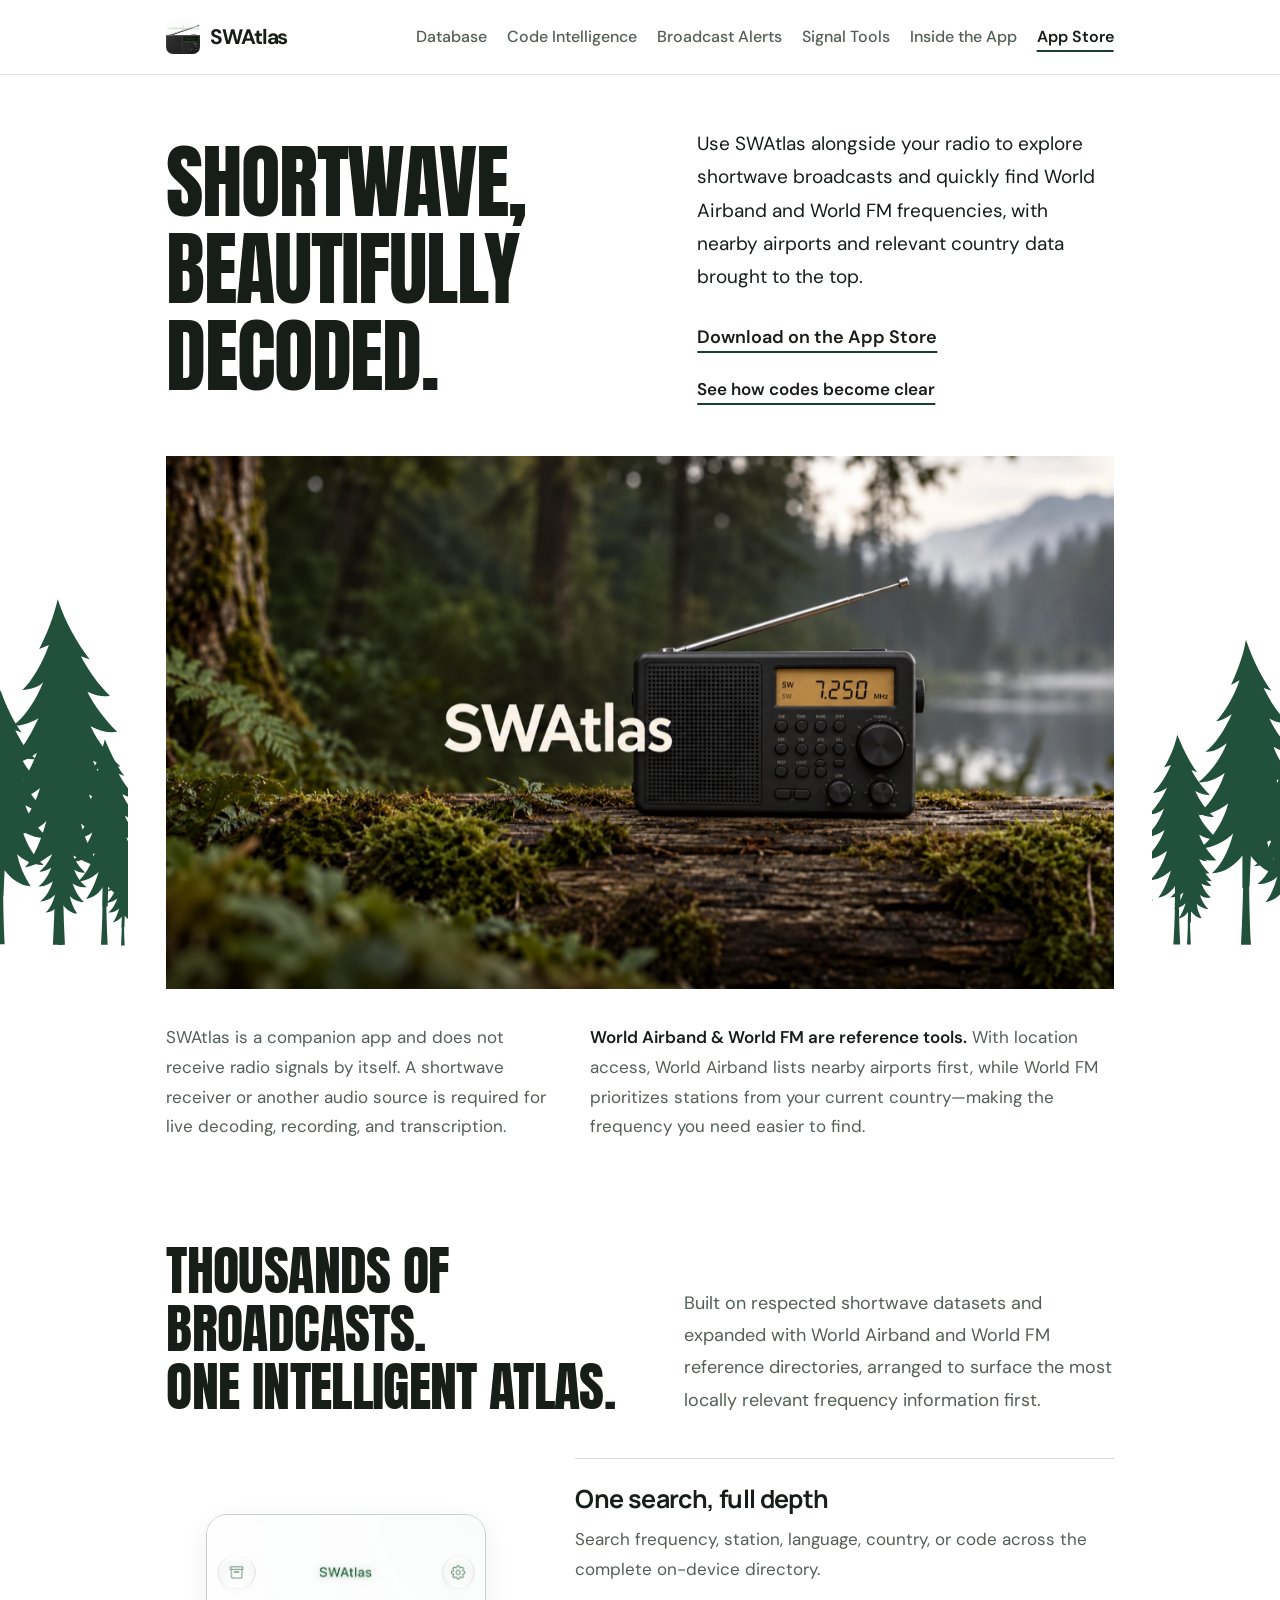
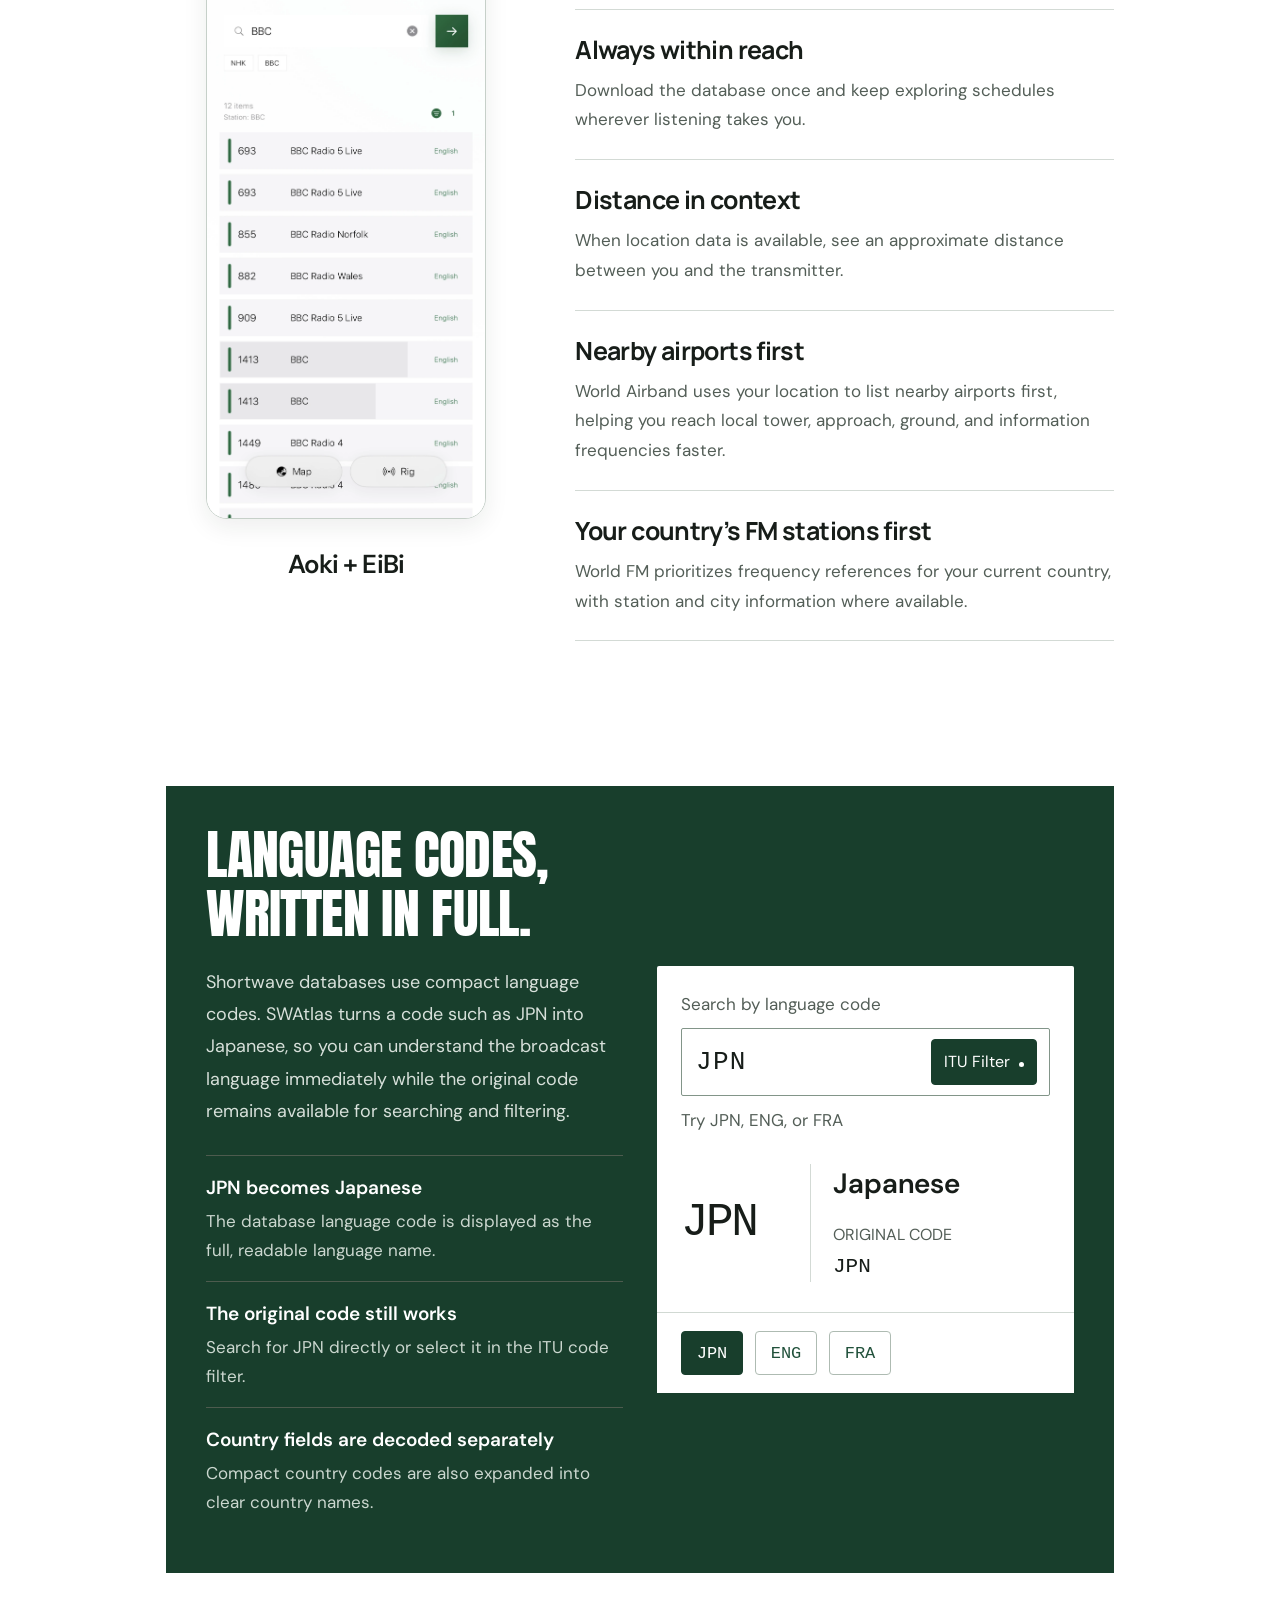
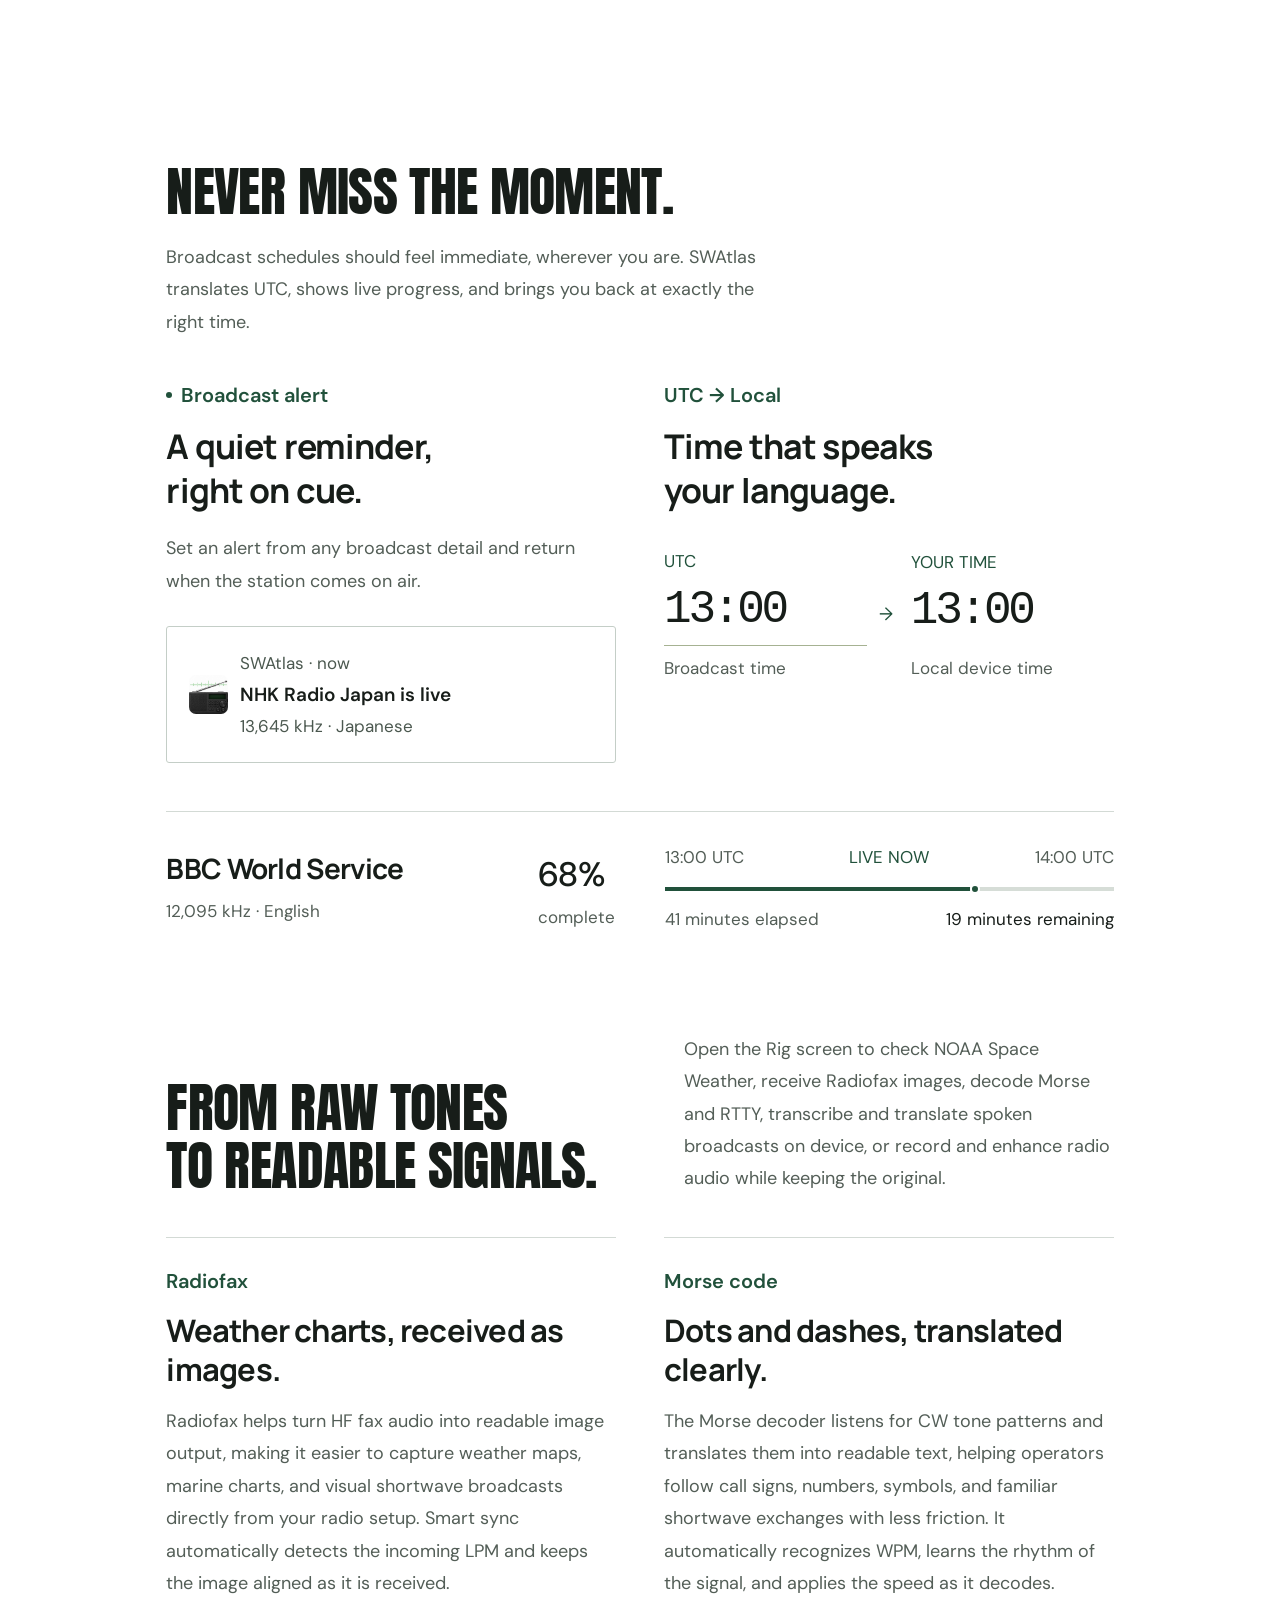
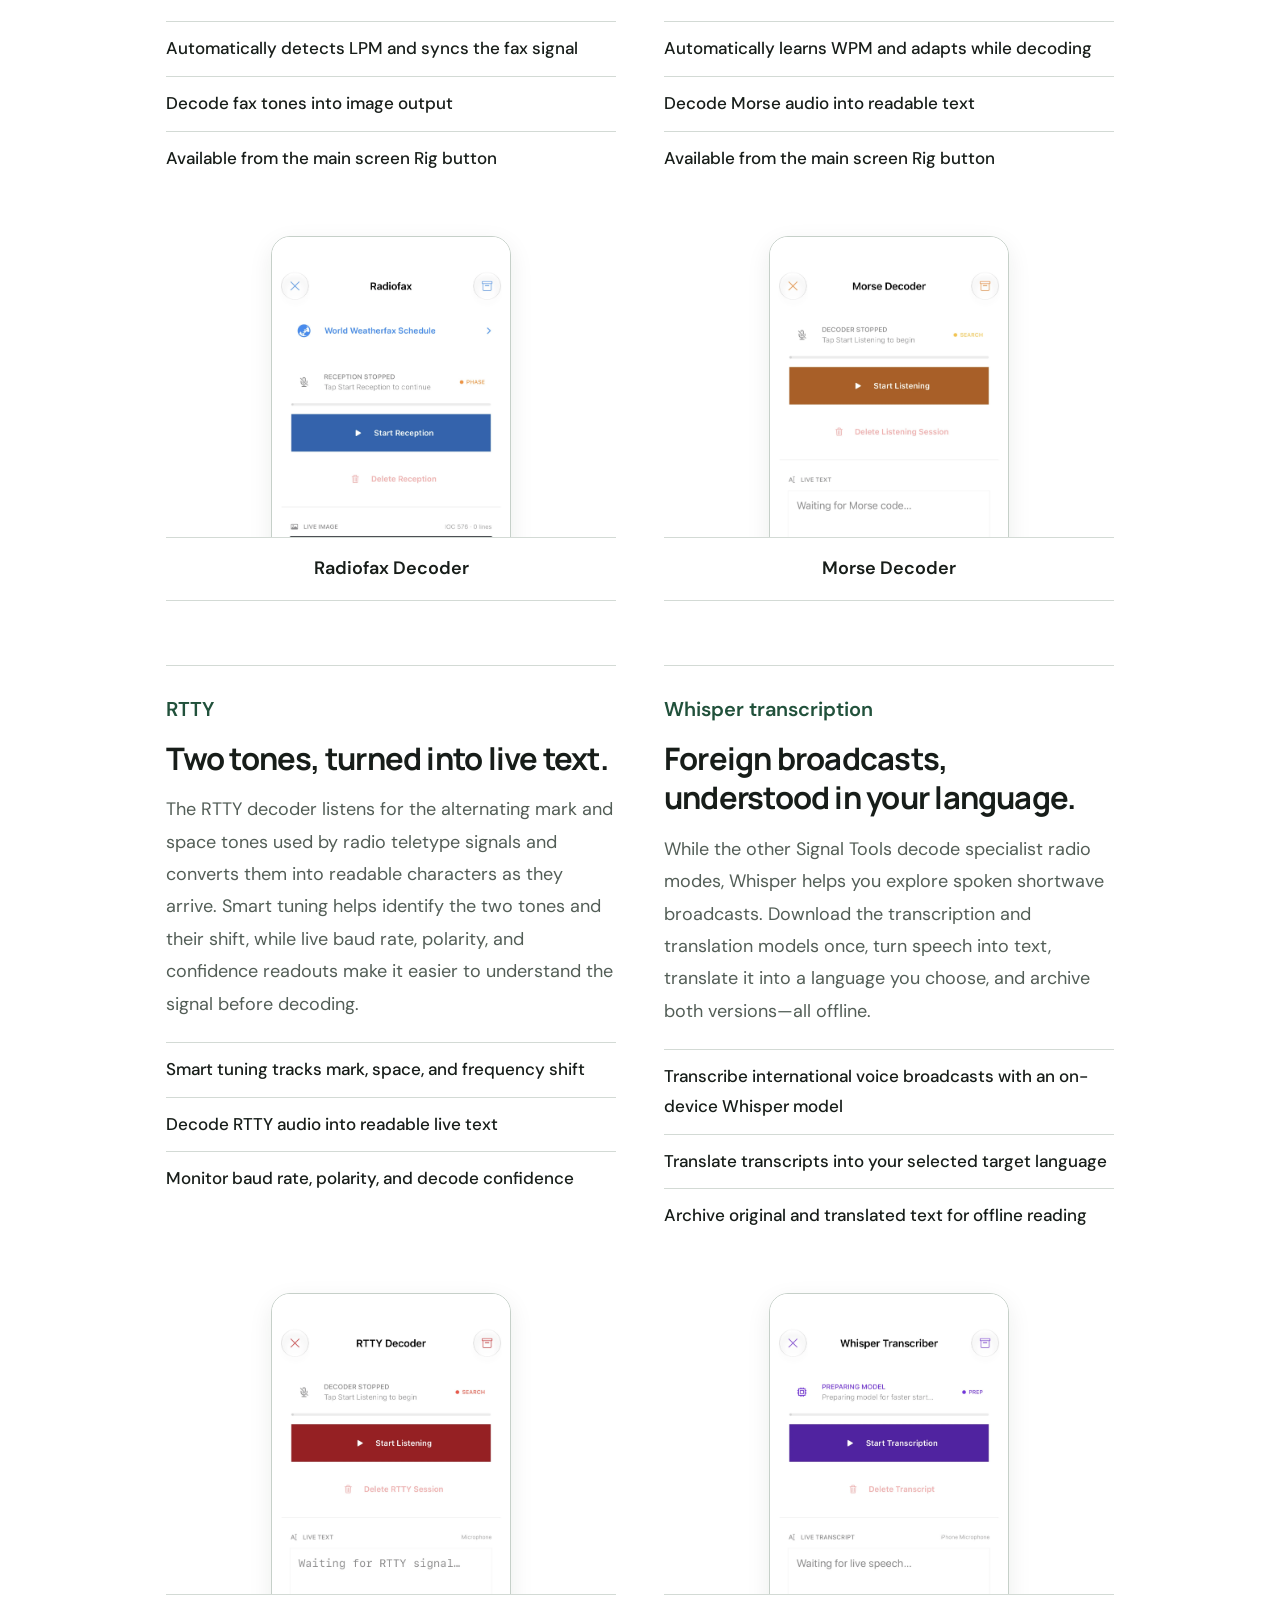
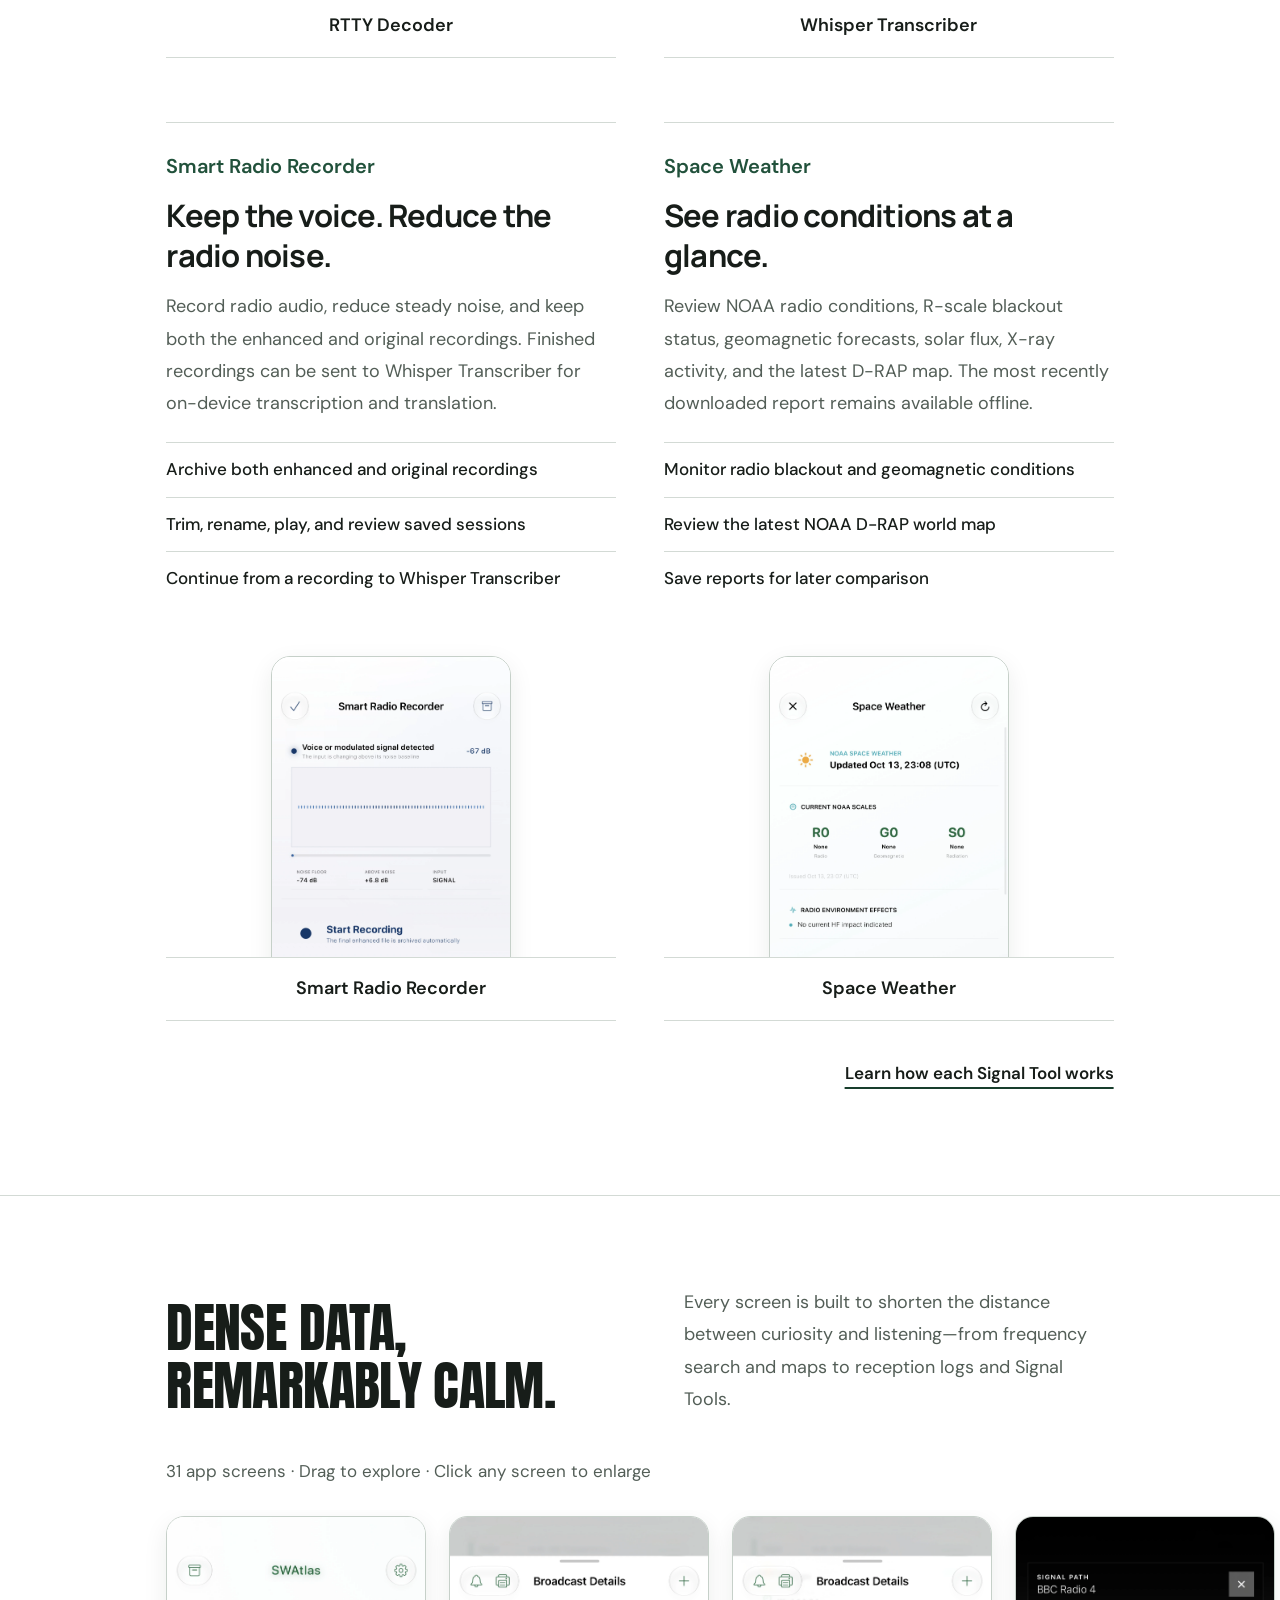
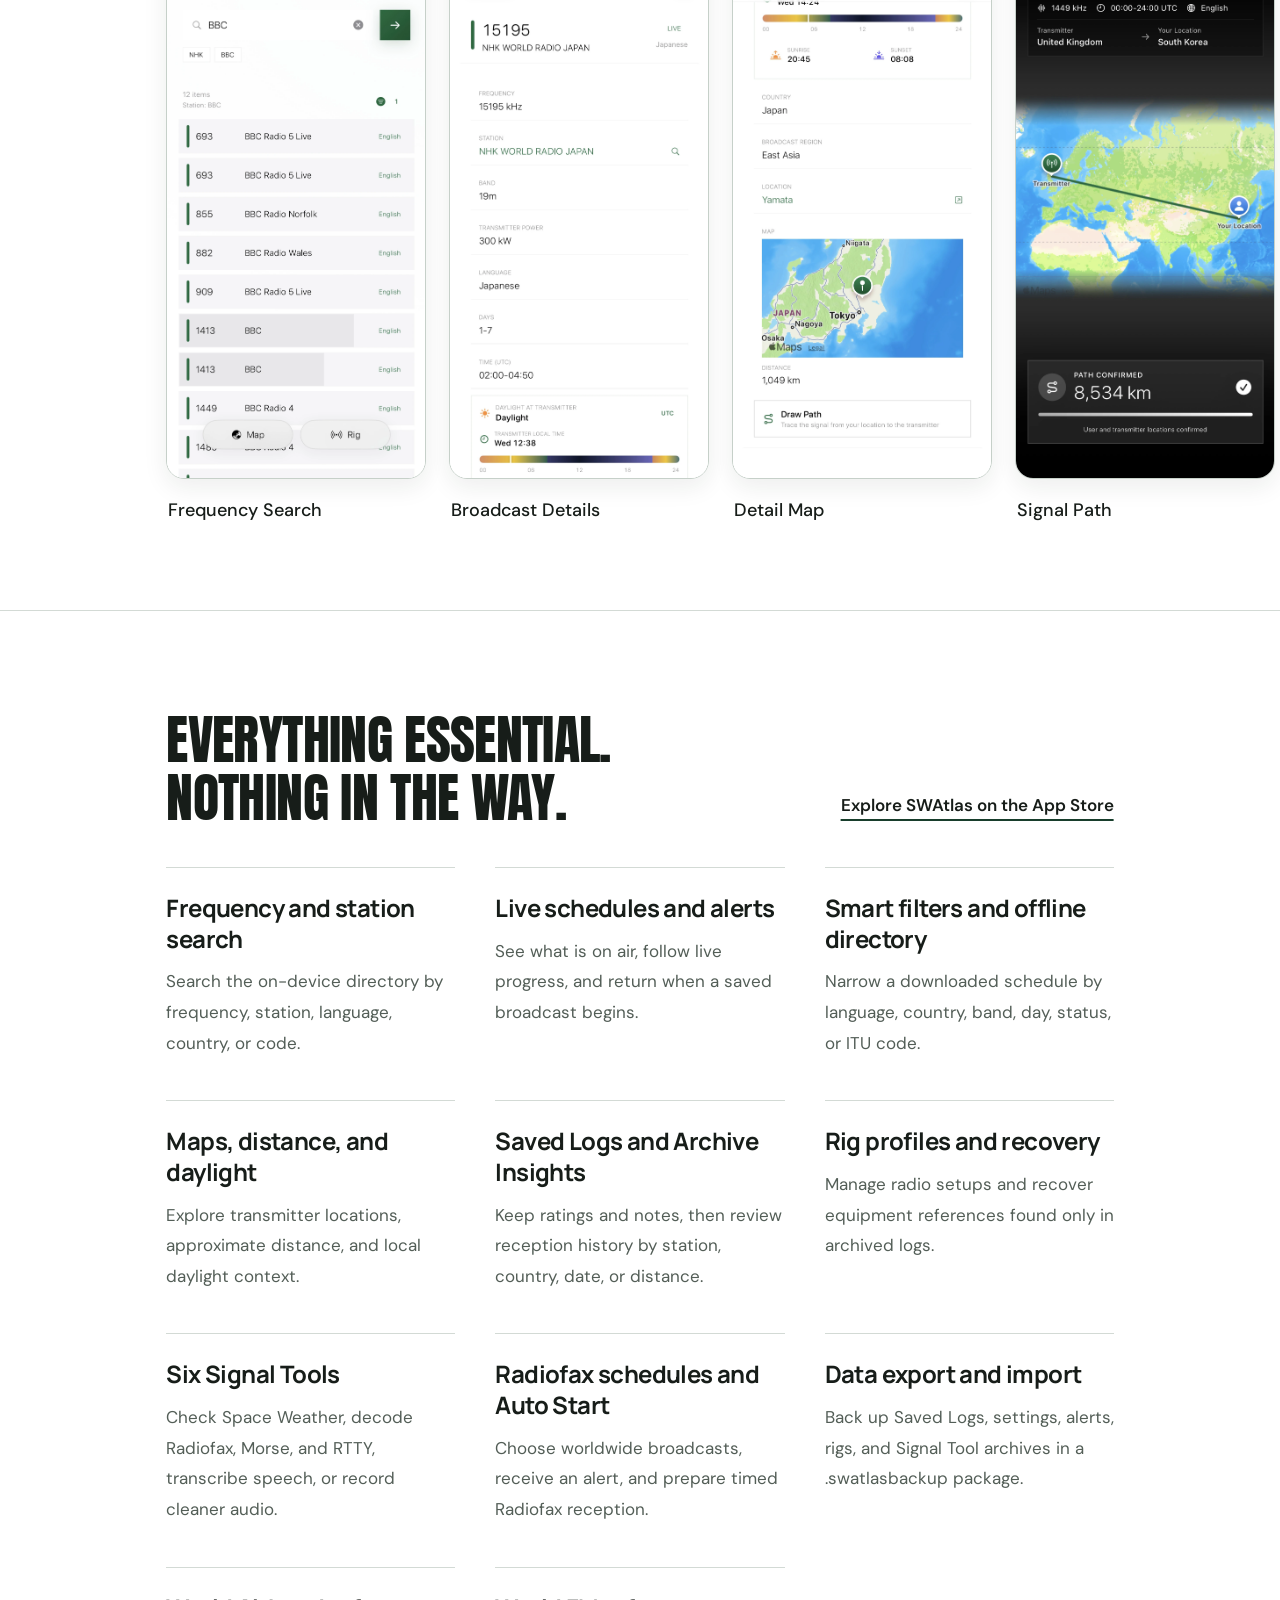
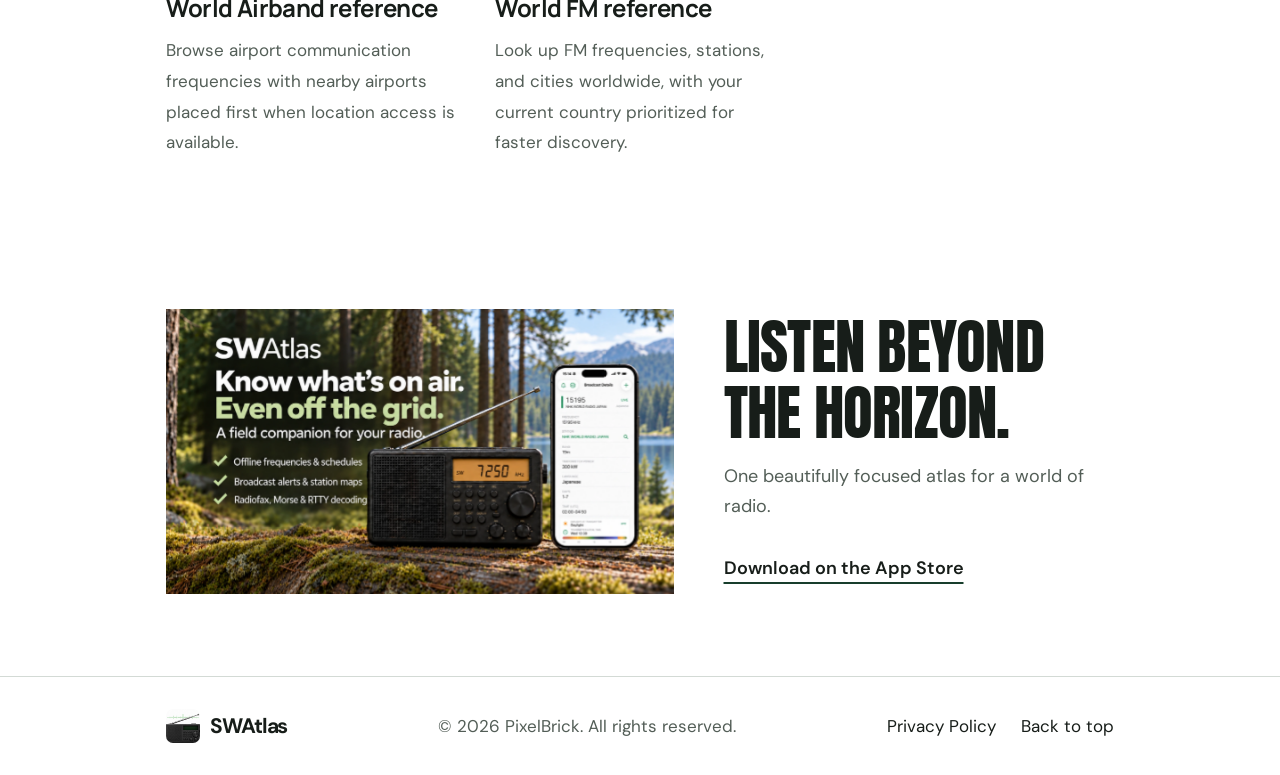
==== commit 39f3d6ab: "Add files via upload" ====
--- a/index.html
+++ b/index.html
@@ -1,635 +1,658 @@
-<!DOCTYPE html>
-<html lang="en">
-<head>
-  <meta charset="UTF-8">
-  <meta name="viewport" content="width=device-width, initial-scale=1.0">
-  <meta name="theme-color" content="#f6f5f0">
-  <title>SWAtlas — Shortwave, World Airband, and World FM</title>
-  <meta name="description" content="Explore shortwave broadcasts and quickly find nearby World Airband and country-based World FM frequency references with SWAtlas.">
-  <meta property="og:type" content="website">
-  <meta property="og:title" content="SWAtlas — Shortwave, World Airband, and World FM">
-  <meta property="og:description" content="Find shortwave broadcasts and browse location-aware World Airband and World FM frequency references.">
-  <meta property="og:image" content="https://pixelbricktek.github.io/SWAtlas/og.png">
-  <meta property="og:url" content="https://pixelbricktek.github.io/SWAtlas/">
-  <meta name="twitter:card" content="summary_large_image">
-  <meta name="twitter:title" content="SWAtlas — Shortwave, World Airband, and World FM">
-  <meta name="twitter:description" content="Find shortwave broadcasts and browse location-aware World Airband and World FM frequency references.">
-  <meta name="twitter:image" content="https://pixelbricktek.github.io/SWAtlas/og.png">
-  <link rel="canonical" href="https://pixelbricktek.github.io/SWAtlas/">
-  <link rel="icon" type="image/png" href="ico.png">
-  <link rel="preconnect" href="https://fonts.googleapis.com">
-  <link rel="preconnect" href="https://fonts.gstatic.com" crossorigin>
-  <link href="https://fonts.googleapis.com/css2?family=Anton&amp;family=DM+Sans:wght@400;500;600;700&amp;family=Manrope:wght@400;500;600;700;800&amp;display=swap" rel="stylesheet">
-  <link rel="stylesheet" href="style.css?v=20261012-nordic">
-  <script type="application/ld+json">
-  {
-    "@context": "https://schema.org",
-    "@type": "SoftwareApplication",
-    "name": "SWAtlas",
-    "operatingSystem": "iOS, iPadOS",
-    "applicationCategory": "UtilitiesApplication",
-    "description": "A radio companion with shortwave schedules, location-aware World Airband and World FM references, alerts, maps, Signal Tools, on-device transcription, and offline translation.",
-    "url": "https://pixelbricktek.github.io/SWAtlas/",
-    "downloadUrl": "https://apps.apple.com/app/swatlas-shortwave-explorer/id6761421523"
-  }
-  </script>
-  <script src="nature.js?v=20261012-nordic" defer></script>
-</head>
-<body>
-  <div class="scroll-progress" aria-hidden="true"></div>
-  <div class="grain" aria-hidden="true"></div>
-  <div class="signal-field" aria-hidden="true">
-    <i></i><i></i><i></i><i></i><i></i><i></i>
-  </div>
-
-  <div class="page-shell">
-    <nav class="top-anchor-bar" aria-label="Primary navigation">
-      <div class="top-anchor-inner">
-        <a href="#top" class="top-brand" aria-label="SWAtlas home">
-          <span class="brand-mark"><img src="ico.png" alt=""></span>
-          <span>SWAtlas</span>
-        </a>
-        <button class="top-anchor-menu-button" type="button" aria-label="Open menu" aria-expanded="false" aria-controls="top-anchor-nav">
-          <span></span><span></span><span></span>
-        </button>
-        <div class="top-anchor-nav" id="top-anchor-nav">
-          <a href="#database" class="top-anchor-link">Database</a>
-          <a href="#code-intelligence" class="top-anchor-link">Code Intelligence</a>
-          <a href="#live-tools" class="top-anchor-link">Broadcast Alerts</a>
-          <a href="#signal-tools" class="top-anchor-link">Signal Tools</a>
-          <a href="#experience" class="top-anchor-link">Inside the App</a>
-          <a href="https://apps.apple.com/app/swatlas-shortwave-explorer/id6761421523" class="download-link" target="_blank" rel="noopener noreferrer">App Store </a>
-        </div>
-      </div>
-    </nav>
-
-    <header class="hero" id="top">
-      <div class="hero-intro">
-        <div class="hero-title"><h1>Shortwave,<br><em>beautifully decoded.</em></h1></div>
-        <div class="hero-summary"><p class="hero-text">
-            Use SWAtlas alongside your radio to explore shortwave broadcasts and quickly find World Airband and World FM frequencies, with nearby airports and relevant country data brought to the top.
-          </p><div class="hero-actions">
-            <a class="primary-button" href="https://apps.apple.com/app/swatlas-shortwave-explorer/id6761421523" target="_blank" rel="noopener noreferrer">
-              Download on the App Store 
-            </a>
-            <a class="text-button" href="#code-intelligence">See how codes become clear </a>
-          </div></div>
-      </div>
-      <figure class="field-hero"><img src="field-radio.webp" alt="SWAtlas radio beside a forest lake" width="2000" height="1125" fetchpriority="high"></figure>
-      <div class="hero-context"><p class="hero-receiver-note">SWAtlas is a companion app and does not receive radio signals by itself. A shortwave receiver or another audio source is required for live decoding, recording, and transcription.</p><p class="hero-reference-note"><strong>World Airband &amp; World FM are reference tools.</strong> With location access, World Airband lists nearby airports first, while World FM prioritizes stations from your current country—making the frequency you need easier to find.</p></div>
-    </header>
-
-    <div class="signal-marquee" aria-hidden="true">
-      <div class="signal-track">
-        <span>VOICE OF AMERICA <b>9,760 kHz</b></span><i></i>
-        <span>NHK RADIO JAPAN <b>13,645 kHz</b></span><i></i>
-        <span>BBC WORLD SERVICE <b>12,095 kHz</b></span><i></i>
-        <span>RADIO NEW ZEALAND <b>11,725 kHz</b></span><i></i>
-        <span>VOICE OF AMERICA <b>9,760 kHz</b></span><i></i>
-        <span>NHK RADIO JAPAN <b>13,645 kHz</b></span><i></i>
-        <span>BBC WORLD SERVICE <b>12,095 kHz</b></span><i></i>
-        <span>RADIO NEW ZEALAND <b>11,725 kHz</b></span><i></i>
-      </div>
-    </div>
-
-    <main>
-      <section class="section database-section" id="database">
-        
-        <div class="section-heading split-heading">
-          <div class="reveal">
-            
-            <h2>Thousands of broadcasts.<br><em>One intelligent atlas.</em></h2>
-          </div>
-          <p class="reveal">Built on respected shortwave datasets and expanded with World Airband and World FM reference directories, arranged to surface the most locally relevant frequency information first.</p>
-        </div>
-
-        <div class="database-panel reveal">
-          <div class="database-visual">
-            <img class="directory-screenshot" src="main.jpg" alt="SWAtlas frequency search screen showing live stations" width="1179" height="2556" loading="lazy">
-            <div class="database-art" aria-hidden="true">
-            <div class="map-grid"></div>
-            <div class="map-glow map-glow-1"></div>
-            <div class="map-glow map-glow-2"></div>
-            <div class="map-glow map-glow-3"></div>
-            <span class="station-pin pin-1"><i></i> London</span>
-            <span class="station-pin pin-2"><i></i> Tokyo</span>
-            <span class="station-pin pin-3"><i></i> Wellington</span>
-            <div class="range-ring ring-1"></div>
-            <div class="range-ring ring-2"></div>
-            <div class="database-counter"><strong>Aoki + EiBi</strong></div>
-            </div>
-          </div>
-          <div class="database-list">
-            <article class="database-row">
-              
-              <div><h3>One search, full depth</h3><p>Search frequency, station, language, country, or code across the complete on-device directory.</p></div>
-              
-            </article>
-            <article class="database-row">
-              
-              <div><h3>Always within reach</h3><p>Download the database once and keep exploring schedules wherever listening takes you.</p></div>
-              
-            </article>
-            <article class="database-row">
-              
-              <div><h3>Distance in context</h3><p>When location data is available, see an approximate distance between you and the transmitter.</p></div>
-              
-            </article>
-            <article class="database-row">
-              
-              <div><h3>Nearby airports first</h3><p>World Airband uses your location to list nearby airports first, helping you reach local tower, approach, ground, and information frequencies faster.</p></div>
-              
-            </article>
-            <article class="database-row">
-              
-              <div><h3>Your country’s FM stations first</h3><p>World FM prioritizes frequency references for your current country, with station and city information where available.</p></div>
-              
-            </article>
-          </div>
-        </div>
-      </section>
-
-      <section class="section code-section" id="code-intelligence">
-        
-        <div class="code-shell">
-          <div class="code-copy reveal">
-            
-            <h2>Language codes,<br><em>written in full.</em></h2>
-            <p>Shortwave databases use compact language codes. SWAtlas turns a code such as JPN into Japanese, so you can understand the broadcast language immediately while the original code remains available for searching and filtering.</p>
-            <ul class="code-benefits">
-              <li><div><strong>JPN becomes Japanese</strong><small>The database language code is displayed as the full, readable language name.</small></div></li>
-              <li><div><strong>The original code still works</strong><small>Search for JPN directly or select it in the ITU code filter.</small></div></li>
-              <li><div><strong>Country fields are decoded separately</strong><small>Compact country codes are also expanded into clear country names.</small></div></li>
-            </ul>
-          </div>
-
-          <div class="code-demo reveal">
-            
-            <div class="code-search-wrap">
-              <label for="code-search">Search by language code</label>
-              <div class="code-search">
-                <span aria-hidden="true"></span>
-                <input id="code-search" type="text" value="JPN" maxlength="3" autocomplete="off" spellcheck="false" aria-describedby="code-help">
-                <button id="code-filter" type="button" aria-pressed="true">ITU Filter <i></i></button>
-              </div>
-              <small id="code-help">Try JPN, ENG, or FRA</small>
-            </div>
-            <div class="resolver-flow" aria-live="polite">
-              <div class="source-code">
-                
-                <strong id="source-code">JPN</strong>
-              </div>
-              <div class="resolver-wave" aria-hidden="true"><i></i><i></i><i></i><i></i><i></i><i></i><i></i></div>
-              <div class="resolved-values">
-                <article class="resolved-primary"><strong id="resolved-language">Japanese</strong></article>
-                <article><span>ORIGINAL CODE</span><strong id="resolved-code">JPN</strong></article>
-              </div>
-            </div>
-            <div class="demo-chips" aria-label="Example codes">
-              <button type="button" class="is-active" data-code="JPN">JPN</button>
-              <button type="button" data-code="ENG">ENG</button>
-              <button type="button" data-code="FRA">FRA</button>
-              
-            </div>
-          </div>
-        </div>
-      </section>
-
-      <section class="section live-tools-section" id="live-tools">
-        
-        <div class="section-heading centered reveal">
-          
-          <h2>Never miss the <em>moment.</em></h2>
-          <p>Broadcast schedules should feel immediate, wherever you are. SWAtlas translates UTC, shows live progress, and brings you back at exactly the right time.</p>
-        </div>
-
-        <div class="live-bento">
-          <article class="live-card live-card-alert reveal">
-            <div class="card-kicker"><span class="live-dot"></span> Broadcast alert</div>
-            <h3>A quiet reminder,<br>right on cue.</h3>
-            <p>Set an alert from any broadcast detail and return when the station comes on air.</p>
-            <div class="notification-preview">
-              <div class="notification-icon"><img src="ico.png" alt=""></div>
-              <div><small>SWAtlas · now</small><strong>NHK Radio Japan is live</strong><span>13,645 kHz · Japanese</span></div>
-              
-            </div>
-          </article>
-
-          <article class="live-card live-card-time reveal">
-            <div class="card-kicker">UTC → Local</div>
-            <h3>Time that speaks<br>your language.</h3>
-            <div class="time-dial">
-              <div class="time-column">
-                <small>UTC</small>
-                <label for="utc-time-input" class="sr-only">UTC time</label>
-                <input id="utc-time-input" type="text" inputmode="numeric" maxlength="5" value="13:00" aria-label="UTC time in 24-hour format">
-                <span>Broadcast time</span>
-              </div>
-              <div class="time-arrow" aria-hidden="true">→</div>
-              <div class="time-column local">
-                <small>YOUR TIME</small>
-                <strong id="local-time-output">--:--</strong>
-                <span id="local-time-zone">Local device time</span>
-              </div>
-            </div>
-          </article>
-
-          <article class="live-card live-card-progress reveal" style="--live-progress: 68%">
-            <div class="live-progress-header">
-              <div>
-                
-                <h3>BBC World Service</h3>
-                <small>12,095 kHz · English</small>
-              </div>
-              <strong id="progress-percent">68% <small>complete</small></strong>
-            </div>
-            <div class="broadcast-progress" aria-label="Broadcast is 68 percent complete" role="progressbar" aria-valuemin="0" aria-valuemax="100" aria-valuenow="68">
-              <div class="progress-time"><span>13:00 UTC</span><span>LIVE NOW</span><span>14:00 UTC</span></div>
-              <div class="progress-track"><span></span><i aria-hidden="true"></i></div>
-              <div class="progress-status"><span>41 minutes elapsed</span><strong>19 minutes remaining</strong></div>
-            </div>
-          </article>
-        </div>
-      </section>
-
-      <section class="section signal-tools-section" id="signal-tools">
-        
-        <div class="section-heading split-heading signal-tools-heading">
-          <div class="reveal">
-            
-            <h2>From raw tones<br><em>to readable signals.</em></h2>
-          </div>
-          <p class="reveal">Open the Rig screen to check NOAA Space Weather, receive Radiofax images, decode Morse and RTTY, transcribe and translate spoken broadcasts on device, or record and enhance radio audio while keeping the original.</p>
-        </div>
-
-        <div class="signal-tools-grid">
-          <article class="signal-tool-card signal-tool-fax reveal">
-            <div class="signal-tool-copy">
-              <div class="card-kicker">Radiofax</div>
-              <h3>Weather charts, received as images.</h3>
-              <p>Radiofax helps turn HF fax audio into readable image output, making it easier to capture weather maps, marine charts, and visual shortwave broadcasts directly from your radio setup. Smart sync automatically detects the incoming LPM and keeps the image aligned as it is received.</p>
-              <ul class="signal-tool-points">
-                <li><strong>Automatically detects LPM and syncs the fax signal</strong></li>
-                <li><strong>Decode fax tones into image output</strong></li>
-                <li><strong>Available from the main screen Rig button</strong></li>
-              </ul>
-            </div>
-            <figure class="signal-tool-visual signal-tool-visual-fax">
-              <img src="signal1.webp" alt="SWAtlas radiofax decoding feature" width="1179" height="2556" loading="eager" decoding="async" fetchpriority="low" onerror="this.closest('.signal-tool-visual').classList.add('is-missing'); this.remove();">
-              <figcaption><strong>Radiofax Decoder</strong></figcaption>
-            </figure>
-          </article>
-
-          <article class="signal-tool-card signal-tool-morse reveal">
-            <figure class="signal-tool-visual signal-tool-visual-morse">
-              <img src="signal2.webp" alt="SWAtlas Morse code decoder feature" width="1179" height="2556" loading="eager" decoding="async" fetchpriority="low" onerror="this.closest('.signal-tool-visual').classList.add('is-missing'); this.remove();">
-              <figcaption><strong>Morse Decoder</strong></figcaption>
-            </figure>
-            <div class="signal-tool-copy">
-              <div class="card-kicker">Morse code</div>
-              <h3>Dots and dashes, translated clearly.</h3>
-              <p>The Morse decoder listens for CW tone patterns and translates them into readable text, helping operators follow call signs, numbers, symbols, and familiar shortwave exchanges with less friction. It automatically recognizes WPM, learns the rhythm of the signal, and applies the speed as it decodes.</p>
-              <ul class="signal-tool-points">
-                <li><strong>Automatically learns WPM and adapts while decoding</strong></li>
-                <li><strong>Decode Morse audio into readable text</strong></li>
-                <li><strong>Available from the main screen Rig button</strong></li>
-              </ul>
-            </div>
-          </article>
-
-          <article class="signal-tool-card signal-tool-rtty reveal">
-            <div class="signal-tool-copy">
-              <div class="card-kicker">RTTY</div>
-              <h3>Two tones, turned into live text.</h3>
-              <p>The RTTY decoder listens for the alternating mark and space tones used by radio teletype signals and converts them into readable characters as they arrive. Smart tuning helps identify the two tones and their shift, while live baud rate, polarity, and confidence readouts make it easier to understand the signal before decoding.</p>
-              <ul class="signal-tool-points">
-                <li><strong>Smart tuning tracks mark, space, and frequency shift</strong></li>
-                <li><strong>Decode RTTY audio into readable live text</strong></li>
-                <li><strong>Monitor baud rate, polarity, and decode confidence</strong></li>
-              </ul>
-            </div>
-            <figure class="signal-tool-visual signal-tool-visual-rtty">
-              <img src="signal3.webp" alt="SWAtlas RTTY decoder feature" width="1179" height="2556" loading="lazy" decoding="async" onerror="this.closest('.signal-tool-visual').classList.add('is-missing'); this.remove();">
-              <figcaption><strong>RTTY Decoder</strong></figcaption>
-            </figure>
-          </article>
-
-          <article class="signal-tool-card signal-tool-whisper reveal">
-            <figure class="signal-tool-visual signal-tool-visual-whisper">
-              <img src="signal4.webp" alt="SWAtlas Whisper Transcriber ready for offline transcription and translation" width="1179" height="2556" loading="lazy" decoding="async" onerror="this.closest('.signal-tool-visual').classList.add('is-missing'); this.remove();">
-              <figcaption><strong>Whisper Transcriber</strong></figcaption>
-            </figure>
-            <div class="signal-tool-copy">
-              <div class="card-kicker">Whisper transcription</div>
-              <h3>Foreign broadcasts, understood in your language.</h3>
-              <p>While the other Signal Tools decode specialist radio modes, Whisper helps you explore spoken shortwave broadcasts. Download the transcription and translation models once, turn speech into text, translate it into a language you choose, and archive both versions—all offline.</p>
-              <ul class="signal-tool-points">
-                <li><strong>Transcribe international voice broadcasts with an on-device Whisper model</strong></li>
-                <li><strong>Translate transcripts into your selected target language</strong></li>
-                <li><strong>Archive original and translated text for offline reading</strong></li>
-              </ul>
-            </div>
-          </article>
-
-          <article class="signal-tool-card signal-tool-recorder reveal">
-            <div class="signal-tool-copy">
-              <div class="card-kicker">Smart Radio Recorder</div>
-              <h3>Keep the voice. Reduce the radio noise.</h3>
-              <p>Record radio audio, reduce steady noise, and keep both the enhanced and original recordings. Finished recordings can be sent to Whisper Transcriber for on-device transcription and translation.</p>
-              <ul class="signal-tool-points">
-                <li><strong>Archive both enhanced and original recordings</strong></li>
-                <li><strong>Trim, rename, play, and review saved sessions</strong></li>
-                <li><strong>Continue from a recording to Whisper Transcriber</strong></li>
-              </ul>
-            </div>
-            <figure class="signal-tool-visual signal-tool-visual-recorder">
-              <img src="signal5.webp" alt="SWAtlas Smart Radio Recorder detecting a voice signal while recording" width="1179" height="2556" loading="lazy" decoding="async" onerror="this.closest('.signal-tool-visual').classList.add('is-missing'); this.remove();">
-              <figcaption><strong>Smart Radio Recorder</strong></figcaption>
-            </figure>
-          </article>
-
-          <article class="signal-tool-card signal-tool-weather reveal">
-            <figure class="signal-tool-visual signal-tool-visual-weather">
-              <img src="signal6.webp" alt="SWAtlas Space Weather dashboard showing NOAA scales and the D-RAP map" width="1179" height="2556" loading="lazy" decoding="async" onerror="this.closest('.signal-tool-visual').classList.add('is-missing'); this.remove();">
-              <figcaption><strong>Space Weather</strong></figcaption>
-            </figure>
-            <div class="signal-tool-copy">
-              <div class="card-kicker">Space Weather</div>
-              <h3>See radio conditions at a glance.</h3>
-              <p>Review NOAA radio conditions, R-scale blackout status, geomagnetic forecasts, solar flux, X-ray activity, and the latest D-RAP map. The most recently downloaded report remains available offline.</p>
-              <ul class="signal-tool-points">
-                <li><strong>Monitor radio blackout and geomagnetic conditions</strong></li>
-                <li><strong>Review the latest NOAA D-RAP world map</strong></li>
-                <li><strong>Save reports for later comparison</strong></li>
-              </ul>
-            </div>
-          </article>
-        </div>
-        <div class="signal-tools-guide-link reveal"><a class="text-button" href="signaltools.html">Learn how each Signal Tool works </a></div>
-      </section>
-
-      <section class="section experience-section" id="experience">
-        
-        <div class="section-heading split-heading">
-          <div class="reveal"><h2>Dense data,<br><em>remarkably calm.</em></h2></div>
-          <p class="reveal">Every screen is built to shorten the distance between curiosity and listening—from the first search to the station map.</p>
-        </div>
-
-        <div class="gallery-instruction reveal"> Drag to explore · Click any screen to enlarge</div>
-        <div class="screen-showcase reveal" data-gallery-scroll>
-          <div class="screen-rail">
-            <figure class="screen-card" role="button" tabindex="0" data-index="0" aria-label="Enlarge Broadcast Details screenshot"><img src="f1.jpg" alt="SWAtlas broadcast details screen" draggable="false"><figcaption>Broadcast Details</figcaption></figure>
-            <figure class="screen-card screen-card-raised" role="button" tabindex="0" data-index="1" aria-label="Enlarge Detail Map screenshot"><img src="f2.jpg" alt="SWAtlas broadcast details map and distance screen" draggable="false"><figcaption>Detail Map</figcaption></figure>
-            <figure class="screen-card" role="button" tabindex="0" data-index="2" aria-label="Enlarge Save Log screenshot"><img src="f3.jpg" alt="SWAtlas save log screen" draggable="false"><figcaption>Save Log</figcaption></figure>
-            <figure class="screen-card screen-card-raised" role="button" tabindex="0" data-index="3" aria-label="Enlarge Broadcast Alerts screenshot"><img src="f4.jpg" alt="SWAtlas broadcast alerts screen" draggable="false"><figcaption>Broadcast Alerts</figcaption></figure>
-            <figure class="screen-card" role="button" tabindex="0" data-index="4" aria-label="Enlarge Archive Log screenshot"><img src="f5.jpg" alt="SWAtlas archive and saved log screen" draggable="false"><figcaption>Archive Log</figcaption></figure>
-            <figure class="screen-card screen-card-raised" role="button" tabindex="0" data-index="5" aria-label="Enlarge Saved Calendar screenshot"><img src="f6.jpg" alt="SWAtlas saved calendar screen" draggable="false"><figcaption>Saved Calendar</figcaption></figure>
-            <figure class="screen-card" role="button" tabindex="0" data-index="6" aria-label="Enlarge Station Map screenshot"><img src="f7.jpg" alt="SWAtlas station map screen" draggable="false"><figcaption>Station Map</figcaption></figure>
-            <figure class="screen-card screen-card-raised" role="button" tabindex="0" data-index="7" aria-label="Enlarge Dark Mode screenshot"><img src="f8.jpg" alt="SWAtlas dark mode screen" draggable="false"><figcaption>Dark Mode</figcaption></figure>
-          </div>
-        </div>
-      </section>
-
-      <section class="section feature-section" id="features">
-        
-        <div class="feature-intro">
-          <div class="reveal"><h2>Everything essential.<br><em>Nothing in the way.</em></h2></div>
-          <a class="text-button reveal" href="https://apps.apple.com/app/swatlas-shortwave-explorer/id6761421523" target="_blank" rel="noopener noreferrer">Explore SWAtlas on the App Store </a>
-        </div>
-        <div class="feature-grid">
-          <article class="feature-card reveal"><h3>Frequency and station search</h3><p>Search the on-device directory by frequency, station, language, country, or code.</p></article>
-          <article class="feature-card reveal"><h3>Live schedules and alerts</h3><p>See what is on air, follow live progress, and return when a saved broadcast begins.</p></article>
-          <article class="feature-card reveal"><h3>Smart filters and offline directory</h3><p>Narrow a downloaded schedule by language, country, band, day, status, or ITU code.</p></article>
-          <article class="feature-card reveal"><h3>Maps, distance, and daylight</h3><p>Explore transmitter locations, approximate distance, and local daylight context.</p></article>
-          <article class="feature-card reveal"><h3>Saved Logs and Archive Insights</h3><p>Keep ratings and notes, then review reception history by station, country, date, or distance.</p></article>
-          <article class="feature-card reveal"><h3>Rig profiles and recovery</h3><p>Manage radio setups and recover equipment references found only in archived logs.</p></article>
-          <article class="feature-card reveal"><h3>Six Signal Tools</h3><p>Check Space Weather, decode Radiofax, Morse, and RTTY, transcribe speech, or record cleaner audio.</p></article>
-          <article class="feature-card reveal"><h3>Radiofax schedules and Auto Start</h3><p>Choose worldwide broadcasts, receive an alert, and prepare timed Radiofax reception.</p></article>
-          <article class="feature-card reveal"><h3>Data export and import</h3><p>Back up Saved Logs, settings, alerts, rigs, and Signal Tool archives in a .swatlasbackup package.</p></article>
-          <article class="feature-card reveal"><h3>World Airband reference</h3><p>Browse airport communication frequencies with nearby airports placed first when location access is available.</p></article>
-          <article class="feature-card reveal"><h3>World FM reference</h3><p>Look up FM frequencies, stations, and cities worldwide, with your current country prioritized for faster discovery.</p></article>
-        </div>
-      </section>
-
-      <section class="closing-section">
-        <figure class="field-companion"><img src="field-companion.webp" alt="SWAtlas app and radio in the forest" width="2000" height="1125" loading="lazy" decoding="async"></figure>
-        <div class="closing-orbit" aria-hidden="true"></div>
-        <div class="closing-content reveal">
-          
-          <h2>Listen beyond<br><em>the horizon.</em></h2>
-          <p>One beautifully focused atlas for a world of radio.</p>
-          <a class="primary-button light-button" href="https://apps.apple.com/app/swatlas-shortwave-explorer/id6761421523" target="_blank" rel="noopener noreferrer">Download on the App Store </a>
-        </div>
-      </section>
-    </main>
-
-    <footer class="site-footer">
-      <a href="#top" class="top-brand"><span class="brand-mark"><img src="ico.png" alt=""></span><span>SWAtlas</span></a>
-      <p>© 2026 PixelBrick. All rights reserved.</p>
-      <div><a href="privacy-policy.html">Privacy Policy</a><a href="#top">Back to top</a></div>
-    </footer>
-  </div>
-
-  <div class="gallery-lightbox" id="gallery-lightbox" role="dialog" aria-modal="true" aria-hidden="true" aria-label="Screenshot viewer">
-    <button class="lightbox-close" type="button" aria-label="Close screenshot viewer">×</button>
-    <button class="lightbox-nav lightbox-prev" type="button" aria-label="Previous screenshot">‹</button>
-    <div class="lightbox-stage">
-      <img src="f1.jpg" alt="" id="lightbox-image">
-      <div class="lightbox-caption"><span id="lightbox-count">01 / 08</span><strong id="lightbox-title">Broadcast Details</strong><small>Click the image to zoom</small></div>
-    </div>
-    <button class="lightbox-nav lightbox-next" type="button" aria-label="Next screenshot">›</button>
-  </div>
-
-  <script>
-    const menuButton = document.querySelector('.top-anchor-menu-button');
-    const nav = document.querySelector('.top-anchor-nav');
-
-    menuButton?.addEventListener('click', () => {
-      const isOpen = nav.classList.toggle('is-open');
-      menuButton.classList.toggle('is-open', isOpen);
-      menuButton.setAttribute('aria-expanded', String(isOpen));
-      menuButton.setAttribute('aria-label', isOpen ? 'Close menu' : 'Open menu');
-    });
-
-    nav?.querySelectorAll('a').forEach(link => link.addEventListener('click', () => {
-      nav.classList.remove('is-open');
-      menuButton?.classList.remove('is-open');
-      menuButton?.setAttribute('aria-expanded', 'false');
-      menuButton?.setAttribute('aria-label', 'Open menu');
-    }));
-
-    document.addEventListener('keydown', event => {
-      if (event.key === 'Escape' && nav?.classList.contains('is-open')) {
-        menuButton.click();
-        menuButton.focus();
-      }
-    });
-    document.addEventListener('click', event => {
-      if (nav?.classList.contains('is-open') && !event.target.closest('.top-anchor-inner')) menuButton.click();
-    });
-
-    const sections = [...document.querySelectorAll('header.hero[id], main section[id]')];
-    const navLinks = [...document.querySelectorAll('.top-anchor-link')];
-    const sectionObserver = new IntersectionObserver((entries) => {
-      entries.forEach(entry => {
-        if (!entry.isIntersecting) return;
-        navLinks.forEach(link => link.classList.toggle('is-active', link.getAttribute('href') === `#${entry.target.id}`));
-      });
-    }, { rootMargin: '-35% 0px -55% 0px' });
-    sections.forEach(section => sectionObserver.observe(section));
-
-    const codeData = {
-      JPN: { language: 'Japanese' },
-      ENG: { language: 'English' },
-      FRA: { language: 'French' }
-    };
-    const codeInput = document.querySelector('#code-search');
-    const sourceCode = document.querySelector('#source-code');
-    const resolvedLanguage = document.querySelector('#resolved-language');
-    const resolvedCode = document.querySelector('#resolved-code');
-    const codeDemo = document.querySelector('.code-demo');
-
-    const resolveCode = value => {
-      const code = value.toUpperCase().replace(/[^A-Z]/g, '').slice(0, 3);
-      if (codeInput && codeInput.value !== code) codeInput.value = code;
-      if (sourceCode) sourceCode.textContent = code || '—';
-      const result = codeData[code];
-      resolvedLanguage.textContent = result?.language || 'Code searchable';
-      resolvedCode.textContent = code || '—';
-      document.querySelectorAll('.demo-chips button').forEach(button => button.classList.toggle('is-active', button.dataset.code === code));
-      codeDemo?.classList.remove('is-resolving');
-      requestAnimationFrame(() => codeDemo?.classList.add('is-resolving'));
-    };
-    codeInput?.addEventListener('input', event => resolveCode(event.target.value));
-    document.querySelectorAll('.demo-chips button').forEach(button => button.addEventListener('click', () => resolveCode(button.dataset.code)));
-    document.querySelector('#code-filter')?.addEventListener('click', event => {
-      const pressed = event.currentTarget.getAttribute('aria-pressed') !== 'true';
-      event.currentTarget.setAttribute('aria-pressed', String(pressed));
-      event.currentTarget.classList.toggle('is-off', !pressed);
-      document.querySelector('.demo-chips span')?.classList.toggle('is-off', !pressed);
-    });
-
-    const utcInput = document.querySelector('#utc-time-input');
-    const localOutput = document.querySelector('#local-time-output');
-    const localZone = document.querySelector('#local-time-zone');
-    const updateLocalTime = () => {
-      const value = utcInput.value.replace(/[^\d:]/g, '').slice(0, 5);
-      utcInput.value = value;
-      const parts = value.split(':').map(Number);
-      if (parts.length !== 2 || parts[0] > 23 || parts[1] > 59 || parts.some(Number.isNaN)) {
-        localOutput.textContent = '--:--';
-        localZone.textContent = 'Enter 24-hour UTC';
-        return;
-      }
-      const now = new Date();
-      const date = new Date(Date.UTC(now.getUTCFullYear(), now.getUTCMonth(), now.getUTCDate(), parts[0], parts[1]));
-      localOutput.textContent = new Intl.DateTimeFormat(undefined, { hour: '2-digit', minute: '2-digit', hour12: false }).format(date);
-      localZone.textContent = 'Local device time';
-    };
-    utcInput?.addEventListener('input', updateLocalTime);
-    updateLocalTime();
-
-    const gallery = document.querySelector('[data-gallery-scroll]');
-    const screenCards = [...document.querySelectorAll('.screen-card')];
-    const lightbox = document.querySelector('#gallery-lightbox');
-    const lightboxImage = document.querySelector('#lightbox-image');
-    const lightboxCount = document.querySelector('#lightbox-count');
-    const lightboxTitle = document.querySelector('#lightbox-title');
-    const lightboxClose = document.querySelector('.lightbox-close');
-    const galleryItems = screenCards.map(card => ({
-      src: card.querySelector('img').getAttribute('src'),
-      alt: card.querySelector('img').getAttribute('alt'),
-      title: card.querySelector('figcaption').textContent.replace(/^\d+\s*/, '').trim()
-    }));
-    let activeImage = 0;
-    let pointerStart = 0;
-    let scrollStart = 0;
-    let isDragging = false;
-    let didDrag = false;
-    let pressedCard = null;
-    const finePointer = matchMedia('(pointer: fine)').matches;
-
-    const showImage = index => {
-      activeImage = (index + galleryItems.length) % galleryItems.length;
-      const item = galleryItems[activeImage];
-      lightboxImage.src = item.src;
-      lightboxImage.alt = item.alt;
-      lightboxImage.classList.remove('is-zoomed');
-      lightboxCount.textContent = `${String(activeImage + 1).padStart(2, '0')} / ${String(galleryItems.length).padStart(2, '0')}`;
-      lightboxTitle.textContent = item.title;
-    };
-    const openLightbox = index => {
-      showImage(index);
-      lightbox.classList.add('is-open');
-      lightbox.setAttribute('aria-hidden', 'false');
-      document.body.classList.add('lightbox-open');
-      lightboxClose.focus();
-    };
-    const closeLightbox = () => {
-      lightbox.classList.remove('is-open');
-      lightbox.setAttribute('aria-hidden', 'true');
-      document.body.classList.remove('lightbox-open');
-      screenCards[activeImage]?.focus();
-    };
-
-    if (gallery && finePointer) {
-      gallery.addEventListener('pointerdown', event => {
-        if (event.button !== 0) return;
-        gallery.dataset.interacted = 'true';
-        isDragging = true;
-        didDrag = false;
-        pointerStart = event.clientX;
-        scrollStart = gallery.scrollLeft;
-        pressedCard = event.target.closest('.screen-card');
-        gallery.classList.add('is-dragging');
-        gallery.setPointerCapture(event.pointerId);
-      });
-      gallery.addEventListener('pointermove', event => {
-        if (!isDragging) return;
-        const distance = event.clientX - pointerStart;
-        if (Math.abs(distance) > 5) didDrag = true;
-        gallery.scrollLeft = scrollStart - distance;
-      });
-      const finishDrag = event => {
-        if (!isDragging) return;
-        isDragging = false;
-        gallery.classList.remove('is-dragging');
-        if (gallery.hasPointerCapture(event.pointerId)) gallery.releasePointerCapture(event.pointerId);
-        if (event.type === 'pointerup' && !didDrag && pressedCard) openLightbox(Number(pressedCard.dataset.index));
-        pressedCard = null;
-      };
-      gallery.addEventListener('pointerup', finishDrag);
-      gallery.addEventListener('pointercancel', finishDrag);
-    }
-    gallery?.addEventListener('wheel', () => { gallery.dataset.interacted = 'true'; }, { passive: true });
-    gallery?.addEventListener('touchstart', () => { gallery.dataset.interacted = 'true'; }, { passive: true });
-    screenCards.forEach((card, index) => {
-      card.addEventListener('click', () => { if (!finePointer) openLightbox(index); });
-      card.addEventListener('keydown', event => {
-        if (event.key === 'Enter' || event.key === ' ') {
-          event.preventDefault();
-          openLightbox(index);
-        }
-      });
-    });
-    lightboxImage?.addEventListener('click', () => lightboxImage.classList.toggle('is-zoomed'));
-    lightboxClose?.addEventListener('click', closeLightbox);
-    document.querySelector('.lightbox-prev')?.addEventListener('click', () => showImage(activeImage - 1));
-    document.querySelector('.lightbox-next')?.addEventListener('click', () => showImage(activeImage + 1));
-    lightbox?.addEventListener('click', event => { if (event.target === lightbox) closeLightbox(); });
-    document.addEventListener('keydown', event => {
-      if (!lightbox?.classList.contains('is-open')) return;
-      if (event.key === 'Tab') {
-        const buttons = [...lightbox.querySelectorAll('button')];
-        const first = buttons[0], last = buttons[buttons.length - 1];
-        if (event.shiftKey && document.activeElement === first) { event.preventDefault(); last.focus(); }
-        else if (!event.shiftKey && document.activeElement === last) { event.preventDefault(); first.focus(); }
-      }
-      if (event.key === 'Escape') closeLightbox();
-      if (event.key === 'ArrowLeft') showImage(activeImage - 1);
-      if (event.key === 'ArrowRight') showImage(activeImage + 1);
-    });
-
-  </script>
-</body>
-</html>
+<!DOCTYPE html>
+<html lang="en">
+<head>
+  <meta charset="UTF-8">
+  <meta name="viewport" content="width=device-width, initial-scale=1.0">
+  <meta name="theme-color" content="#f6f5f0">
+  <title>SWAtlas — Shortwave, World Airband, and World FM</title>
+  <meta name="description" content="Explore shortwave broadcasts and quickly find nearby World Airband and country-based World FM frequency references with SWAtlas.">
+  <meta property="og:type" content="website">
+  <meta property="og:title" content="SWAtlas — Shortwave, World Airband, and World FM">
+  <meta property="og:description" content="Find shortwave broadcasts and browse location-aware World Airband and World FM frequency references.">
+  <meta property="og:image" content="https://pixelbricktek.github.io/SWAtlas/og.png?v=20261014-images">
+  <meta property="og:url" content="https://pixelbricktek.github.io/SWAtlas/">
+  <meta name="twitter:card" content="summary_large_image">
+  <meta name="twitter:title" content="SWAtlas — Shortwave, World Airband, and World FM">
+  <meta name="twitter:description" content="Find shortwave broadcasts and browse location-aware World Airband and World FM frequency references.">
+  <meta name="twitter:image" content="https://pixelbricktek.github.io/SWAtlas/og.png?v=20261014-images">
+  <link rel="canonical" href="https://pixelbricktek.github.io/SWAtlas/">
+  <link rel="icon" type="image/png" href="ico.png?v=20261014-images">
+  <link rel="preconnect" href="https://fonts.googleapis.com">
+  <link rel="preconnect" href="https://fonts.gstatic.com" crossorigin>
+  <link href="https://fonts.googleapis.com/css2?family=Anton&amp;family=DM+Sans:wght@400;500;600;700&amp;family=Manrope:wght@400;500;600;700;800&amp;display=swap" rel="stylesheet">
+  <link rel="stylesheet" href="style.css?v=20261012-nordic">
+  <script type="application/ld+json">
+  {
+    "@context": "https://schema.org",
+    "@type": "SoftwareApplication",
+    "name": "SWAtlas",
+    "operatingSystem": "iOS, iPadOS",
+    "applicationCategory": "UtilitiesApplication",
+    "description": "A radio companion with shortwave schedules, location-aware World Airband and World FM references, alerts, maps, Signal Tools, on-device transcription, and offline translation.",
+    "url": "https://pixelbricktek.github.io/SWAtlas/",
+    "downloadUrl": "https://apps.apple.com/app/swatlas-shortwave-explorer/id6761421523"
+  }
+  </script>
+  <script src="nature.js?v=20261012-nordic" defer></script>
+</head>
+<body>
+  <div class="scroll-progress" aria-hidden="true"></div>
+  <div class="grain" aria-hidden="true"></div>
+  <div class="signal-field" aria-hidden="true">
+    <i></i><i></i><i></i><i></i><i></i><i></i>
+  </div>
+
+  <div class="page-shell">
+    <nav class="top-anchor-bar" aria-label="Primary navigation">
+      <div class="top-anchor-inner">
+        <a href="#top" class="top-brand" aria-label="SWAtlas home">
+          <span class="brand-mark"><img src="ico.png?v=20261014-images" alt=""></span>
+          <span>SWAtlas</span>
+        </a>
+        <button class="top-anchor-menu-button" type="button" aria-label="Open menu" aria-expanded="false" aria-controls="top-anchor-nav">
+          <span></span><span></span><span></span>
+        </button>
+        <div class="top-anchor-nav" id="top-anchor-nav">
+          <a href="#database" class="top-anchor-link">Database</a>
+          <a href="#code-intelligence" class="top-anchor-link">Code Intelligence</a>
+          <a href="#live-tools" class="top-anchor-link">Broadcast Alerts</a>
+          <a href="#signal-tools" class="top-anchor-link">Signal Tools</a>
+          <a href="#experience" class="top-anchor-link">Inside the App</a>
+          <a href="https://apps.apple.com/app/swatlas-shortwave-explorer/id6761421523" class="download-link" target="_blank" rel="noopener noreferrer">App Store </a>
+        </div>
+      </div>
+    </nav>
+
+    <header class="hero" id="top">
+      <div class="hero-intro">
+        <div class="hero-title"><h1>Shortwave,<br><em>beautifully decoded.</em></h1></div>
+        <div class="hero-summary"><p class="hero-text">
+            Use SWAtlas alongside your radio to explore shortwave broadcasts and quickly find World Airband and World FM frequencies, with nearby airports and relevant country data brought to the top.
+          </p><div class="hero-actions">
+            <a class="primary-button" href="https://apps.apple.com/app/swatlas-shortwave-explorer/id6761421523" target="_blank" rel="noopener noreferrer">
+              Download on the App Store 
+            </a>
+            <a class="text-button" href="#code-intelligence">See how codes become clear </a>
+          </div></div>
+      </div>
+      <figure class="field-hero"><img src="field-radio.webp?v=20261014-images" alt="SWAtlas radio beside a forest lake" width="2400" height="1350" fetchpriority="high"></figure>
+      <div class="hero-context"><p class="hero-receiver-note">SWAtlas is a companion app and does not receive radio signals by itself. A shortwave receiver or another audio source is required for live decoding, recording, and transcription.</p><p class="hero-reference-note"><strong>World Airband &amp; World FM are reference tools.</strong> With location access, World Airband lists nearby airports first, while World FM prioritizes stations from your current country—making the frequency you need easier to find.</p></div>
+    </header>
+
+    <div class="signal-marquee" aria-hidden="true">
+      <div class="signal-track">
+        <span>VOICE OF AMERICA <b>9,760 kHz</b></span><i></i>
+        <span>NHK RADIO JAPAN <b>13,645 kHz</b></span><i></i>
+        <span>BBC WORLD SERVICE <b>12,095 kHz</b></span><i></i>
+        <span>RADIO NEW ZEALAND <b>11,725 kHz</b></span><i></i>
+        <span>VOICE OF AMERICA <b>9,760 kHz</b></span><i></i>
+        <span>NHK RADIO JAPAN <b>13,645 kHz</b></span><i></i>
+        <span>BBC WORLD SERVICE <b>12,095 kHz</b></span><i></i>
+        <span>RADIO NEW ZEALAND <b>11,725 kHz</b></span><i></i>
+      </div>
+    </div>
+
+    <main>
+      <section class="section database-section" id="database">
+        
+        <div class="section-heading split-heading">
+          <div class="reveal">
+            
+            <h2>Thousands of broadcasts.<br><em>One intelligent atlas.</em></h2>
+          </div>
+          <p class="reveal">Built on respected shortwave datasets and expanded with World Airband and World FM reference directories, arranged to surface the most locally relevant frequency information first.</p>
+        </div>
+
+        <div class="database-panel reveal">
+          <div class="database-visual">
+            <img class="directory-screenshot" src="main.webp?v=20261014-images" alt="SWAtlas frequency search showing BBC stations" width="1179" height="2556" loading="lazy">
+            <div class="database-art" aria-hidden="true">
+            <div class="map-grid"></div>
+            <div class="map-glow map-glow-1"></div>
+            <div class="map-glow map-glow-2"></div>
+            <div class="map-glow map-glow-3"></div>
+            <span class="station-pin pin-1"><i></i> London</span>
+            <span class="station-pin pin-2"><i></i> Tokyo</span>
+            <span class="station-pin pin-3"><i></i> Wellington</span>
+            <div class="range-ring ring-1"></div>
+            <div class="range-ring ring-2"></div>
+            <div class="database-counter"><strong>Aoki + EiBi</strong></div>
+            </div>
+          </div>
+          <div class="database-list">
+            <article class="database-row">
+              
+              <div><h3>One search, full depth</h3><p>Search frequency, station, language, country, or code across the complete on-device directory.</p></div>
+              
+            </article>
+            <article class="database-row">
+              
+              <div><h3>Always within reach</h3><p>Download the database once and keep exploring schedules wherever listening takes you.</p></div>
+              
+            </article>
+            <article class="database-row">
+              
+              <div><h3>Distance in context</h3><p>When location data is available, see an approximate distance between you and the transmitter.</p></div>
+              
+            </article>
+            <article class="database-row">
+              
+              <div><h3>Nearby airports first</h3><p>World Airband uses your location to list nearby airports first, helping you reach local tower, approach, ground, and information frequencies faster.</p></div>
+              
+            </article>
+            <article class="database-row">
+              
+              <div><h3>Your country’s FM stations first</h3><p>World FM prioritizes frequency references for your current country, with station and city information where available.</p></div>
+              
+            </article>
+          </div>
+        </div>
+      </section>
+
+      <section class="section code-section" id="code-intelligence">
+        
+        <div class="code-shell">
+          <div class="code-copy reveal">
+            
+            <h2>Language codes,<br><em>written in full.</em></h2>
+            <p>Shortwave databases use compact language codes. SWAtlas turns a code such as JPN into Japanese, so you can understand the broadcast language immediately while the original code remains available for searching and filtering.</p>
+            <ul class="code-benefits">
+              <li><div><strong>JPN becomes Japanese</strong><small>The database language code is displayed as the full, readable language name.</small></div></li>
+              <li><div><strong>The original code still works</strong><small>Search for JPN directly or select it in the ITU code filter.</small></div></li>
+              <li><div><strong>Country fields are decoded separately</strong><small>Compact country codes are also expanded into clear country names.</small></div></li>
+            </ul>
+          </div>
+
+          <div class="code-demo reveal">
+            
+            <div class="code-search-wrap">
+              <label for="code-search">Search by language code</label>
+              <div class="code-search">
+                <span aria-hidden="true"></span>
+                <input id="code-search" type="text" value="JPN" maxlength="3" autocomplete="off" spellcheck="false" aria-describedby="code-help">
+                <button id="code-filter" type="button" aria-pressed="true">ITU Filter <i></i></button>
+              </div>
+              <small id="code-help">Try JPN, ENG, or FRA</small>
+            </div>
+            <div class="resolver-flow" aria-live="polite">
+              <div class="source-code">
+                
+                <strong id="source-code">JPN</strong>
+              </div>
+              <div class="resolver-wave" aria-hidden="true"><i></i><i></i><i></i><i></i><i></i><i></i><i></i></div>
+              <div class="resolved-values">
+                <article class="resolved-primary"><strong id="resolved-language">Japanese</strong></article>
+                <article><span>ORIGINAL CODE</span><strong id="resolved-code">JPN</strong></article>
+              </div>
+            </div>
+            <div class="demo-chips" aria-label="Example codes">
+              <button type="button" class="is-active" data-code="JPN">JPN</button>
+              <button type="button" data-code="ENG">ENG</button>
+              <button type="button" data-code="FRA">FRA</button>
+              
+            </div>
+          </div>
+        </div>
+      </section>
+
+      <section class="section live-tools-section" id="live-tools">
+        
+        <div class="section-heading centered reveal">
+          
+          <h2>Never miss the <em>moment.</em></h2>
+          <p>Broadcast schedules should feel immediate, wherever you are. SWAtlas translates UTC, shows live progress, and brings you back at exactly the right time.</p>
+        </div>
+
+        <div class="live-bento">
+          <article class="live-card live-card-alert reveal">
+            <div class="card-kicker"><span class="live-dot"></span> Broadcast alert</div>
+            <h3>A quiet reminder,<br>right on cue.</h3>
+            <p>Set an alert from any broadcast detail and return when the station comes on air.</p>
+            <div class="notification-preview">
+              <div class="notification-icon"><img src="ico.png?v=20261014-images" alt=""></div>
+              <div><small>SWAtlas · now</small><strong>NHK Radio Japan is live</strong><span>13,645 kHz · Japanese</span></div>
+              
+            </div>
+          </article>
+
+          <article class="live-card live-card-time reveal">
+            <div class="card-kicker">UTC → Local</div>
+            <h3>Time that speaks<br>your language.</h3>
+            <div class="time-dial">
+              <div class="time-column">
+                <small>UTC</small>
+                <label for="utc-time-input" class="sr-only">UTC time</label>
+                <input id="utc-time-input" type="text" inputmode="numeric" maxlength="5" value="13:00" aria-label="UTC time in 24-hour format">
+                <span>Broadcast time</span>
+              </div>
+              <div class="time-arrow" aria-hidden="true">→</div>
+              <div class="time-column local">
+                <small>YOUR TIME</small>
+                <strong id="local-time-output">--:--</strong>
+                <span id="local-time-zone">Local device time</span>
+              </div>
+            </div>
+          </article>
+
+          <article class="live-card live-card-progress reveal" style="--live-progress: 68%">
+            <div class="live-progress-header">
+              <div>
+                
+                <h3>BBC World Service</h3>
+                <small>12,095 kHz · English</small>
+              </div>
+              <strong id="progress-percent">68% <small>complete</small></strong>
+            </div>
+            <div class="broadcast-progress" aria-label="Broadcast is 68 percent complete" role="progressbar" aria-valuemin="0" aria-valuemax="100" aria-valuenow="68">
+              <div class="progress-time"><span>13:00 UTC</span><span>LIVE NOW</span><span>14:00 UTC</span></div>
+              <div class="progress-track"><span></span><i aria-hidden="true"></i></div>
+              <div class="progress-status"><span>41 minutes elapsed</span><strong>19 minutes remaining</strong></div>
+            </div>
+          </article>
+        </div>
+      </section>
+
+      <section class="section signal-tools-section" id="signal-tools">
+        
+        <div class="section-heading split-heading signal-tools-heading">
+          <div class="reveal">
+            
+            <h2>From raw tones<br><em>to readable signals.</em></h2>
+          </div>
+          <p class="reveal">Open the Rig screen to check NOAA Space Weather, receive Radiofax images, decode Morse and RTTY, transcribe and translate spoken broadcasts on device, or record and enhance radio audio while keeping the original.</p>
+        </div>
+
+        <div class="signal-tools-grid">
+          <article class="signal-tool-card signal-tool-fax reveal">
+            <div class="signal-tool-copy">
+              <div class="card-kicker">Radiofax</div>
+              <h3>Weather charts, received as images.</h3>
+              <p>Radiofax helps turn HF fax audio into readable image output, making it easier to capture weather maps, marine charts, and visual shortwave broadcasts directly from your radio setup. Smart sync automatically detects the incoming LPM and keeps the image aligned as it is received.</p>
+              <ul class="signal-tool-points">
+                <li><strong>Automatically detects LPM and syncs the fax signal</strong></li>
+                <li><strong>Decode fax tones into image output</strong></li>
+                <li><strong>Available from the main screen Rig button</strong></li>
+              </ul>
+            </div>
+            <figure class="signal-tool-visual signal-tool-visual-fax">
+              <img src="signal1.webp?v=20261014-images" alt="Radiofax screen before reception with the World Weatherfax Schedule link" width="1179" height="2556" loading="eager" decoding="async" fetchpriority="low" onerror="this.closest('.signal-tool-visual').classList.add('is-missing'); this.remove();">
+              <figcaption><strong>Radiofax Decoder</strong></figcaption>
+            </figure>
+          </article>
+
+          <article class="signal-tool-card signal-tool-morse reveal">
+            <figure class="signal-tool-visual signal-tool-visual-morse">
+              <img src="signal2.webp?v=20261014-images" alt="Morse Decoder ready to listen with automatic tone and speed enabled" width="1179" height="2556" loading="eager" decoding="async" fetchpriority="low" onerror="this.closest('.signal-tool-visual').classList.add('is-missing'); this.remove();">
+              <figcaption><strong>Morse Decoder</strong></figcaption>
+            </figure>
+            <div class="signal-tool-copy">
+              <div class="card-kicker">Morse code</div>
+              <h3>Dots and dashes, translated clearly.</h3>
+              <p>The Morse decoder listens for CW tone patterns and translates them into readable text, helping operators follow call signs, numbers, symbols, and familiar shortwave exchanges with less friction. It automatically recognizes WPM, learns the rhythm of the signal, and applies the speed as it decodes.</p>
+              <ul class="signal-tool-points">
+                <li><strong>Automatically learns WPM and adapts while decoding</strong></li>
+                <li><strong>Decode Morse audio into readable text</strong></li>
+                <li><strong>Available from the main screen Rig button</strong></li>
+              </ul>
+            </div>
+          </article>
+
+          <article class="signal-tool-card signal-tool-rtty reveal">
+            <div class="signal-tool-copy">
+              <div class="card-kicker">RTTY</div>
+              <h3>Two tones, turned into live text.</h3>
+              <p>The RTTY decoder listens for the alternating mark and space tones used by radio teletype signals and converts them into readable characters as they arrive. Smart tuning helps identify the two tones and their shift, while live baud rate, polarity, and confidence readouts make it easier to understand the signal before decoding.</p>
+              <ul class="signal-tool-points">
+                <li><strong>Smart tuning tracks mark, space, and frequency shift</strong></li>
+                <li><strong>Decode RTTY audio into readable live text</strong></li>
+                <li><strong>Monitor baud rate, polarity, and decode confidence</strong></li>
+              </ul>
+            </div>
+            <figure class="signal-tool-visual signal-tool-visual-rtty">
+              <img src="signal3.webp?v=20261014-images" alt="RTTY Decoder ready to listen with mark, space, shift, and baud readouts" width="1179" height="2556" loading="lazy" decoding="async" onerror="this.closest('.signal-tool-visual').classList.add('is-missing'); this.remove();">
+              <figcaption><strong>RTTY Decoder</strong></figcaption>
+            </figure>
+          </article>
+
+          <article class="signal-tool-card signal-tool-whisper reveal">
+            <figure class="signal-tool-visual signal-tool-visual-whisper">
+              <img src="signal4.webp?v=20261014-images" alt="Whisper Transcriber preparing its on-device model before transcription" width="1179" height="2556" loading="lazy" decoding="async" onerror="this.closest('.signal-tool-visual').classList.add('is-missing'); this.remove();">
+              <figcaption><strong>Whisper Transcriber</strong></figcaption>
+            </figure>
+            <div class="signal-tool-copy">
+              <div class="card-kicker">Whisper transcription</div>
+              <h3>Foreign broadcasts, understood in your language.</h3>
+              <p>While the other Signal Tools decode specialist radio modes, Whisper helps you explore spoken shortwave broadcasts. Download the transcription and translation models once, turn speech into text, translate it into a language you choose, and archive both versions—all offline.</p>
+              <ul class="signal-tool-points">
+                <li><strong>Transcribe international voice broadcasts with an on-device Whisper model</strong></li>
+                <li><strong>Translate transcripts into your selected target language</strong></li>
+                <li><strong>Archive original and translated text for offline reading</strong></li>
+              </ul>
+            </div>
+          </article>
+
+          <article class="signal-tool-card signal-tool-recorder reveal">
+            <div class="signal-tool-copy">
+              <div class="card-kicker">Smart Radio Recorder</div>
+              <h3>Keep the voice. Reduce the radio noise.</h3>
+              <p>Record radio audio, reduce steady noise, and keep both the enhanced and original recordings. Finished recordings can be sent to Whisper Transcriber for on-device transcription and translation.</p>
+              <ul class="signal-tool-points">
+                <li><strong>Archive both enhanced and original recordings</strong></li>
+                <li><strong>Trim, rename, play, and review saved sessions</strong></li>
+                <li><strong>Continue from a recording to Whisper Transcriber</strong></li>
+              </ul>
+            </div>
+            <figure class="signal-tool-visual signal-tool-visual-recorder">
+              <img src="signal5.webp?v=20261014-images" alt="Smart Radio Recorder detecting a voice signal before recording starts" width="1179" height="2556" loading="lazy" decoding="async" onerror="this.closest('.signal-tool-visual').classList.add('is-missing'); this.remove();">
+              <figcaption><strong>Smart Radio Recorder</strong></figcaption>
+            </figure>
+          </article>
+
+          <article class="signal-tool-card signal-tool-weather reveal">
+            <figure class="signal-tool-visual signal-tool-visual-weather">
+              <img src="signal6.webp?v=20261014-images" alt="NOAA Space Weather scales and D-RAP global radio absorption map" width="1179" height="2556" loading="lazy" decoding="async" onerror="this.closest('.signal-tool-visual').classList.add('is-missing'); this.remove();">
+              <figcaption><strong>Space Weather</strong></figcaption>
+            </figure>
+            <div class="signal-tool-copy">
+              <div class="card-kicker">Space Weather</div>
+              <h3>See radio conditions at a glance.</h3>
+              <p>Review NOAA radio conditions, R-scale blackout status, geomagnetic forecasts, solar flux, X-ray activity, and the latest D-RAP map. The most recently downloaded report remains available offline.</p>
+              <ul class="signal-tool-points">
+                <li><strong>Monitor radio blackout and geomagnetic conditions</strong></li>
+                <li><strong>Review the latest NOAA D-RAP world map</strong></li>
+                <li><strong>Save reports for later comparison</strong></li>
+              </ul>
+            </div>
+          </article>
+        </div>
+        <div class="signal-tools-guide-link reveal"><a class="text-button" href="signaltools.html">Learn how each Signal Tool works </a></div>
+      </section>
+
+      <section class="section experience-section" id="experience">
+        
+        <div class="section-heading split-heading">
+          <div class="reveal"><h2>Dense data,<br><em>remarkably calm.</em></h2></div>
+          <p class="reveal">Every screen is built to shorten the distance between curiosity and listening—from frequency search and maps to reception logs and Signal Tools.</p>
+        </div>
+
+        <div class="gallery-instruction reveal"> 31 app screens · Drag to explore · Click any screen to enlarge</div>
+        <div class="screen-showcase reveal" data-gallery-scroll>
+          <div class="screen-rail">
+            <figure class="screen-card" role="button" tabindex="0" data-index="0" aria-label="Enlarge Frequency Search screenshot"><img src="main.webp?v=20261014-images" alt="SWAtlas frequency search showing BBC stations" width="1179" height="2556" loading="lazy" decoding="async" draggable="false"><figcaption>Frequency Search</figcaption></figure>
+            <figure class="screen-card screen-card-raised" role="button" tabindex="0" data-index="1" aria-label="Enlarge Broadcast Details screenshot"><img src="f1.webp?v=20261014-images" alt="NHK WORLD RADIO JAPAN broadcast frequency, language, schedule, and daylight" width="1179" height="2556" loading="lazy" decoding="async" draggable="false"><figcaption>Broadcast Details</figcaption></figure>
+            <figure class="screen-card" role="button" tabindex="0" data-index="2" aria-label="Enlarge Detail Map screenshot"><img src="f2.webp?v=20261014-images" alt="Broadcast transmitter map in Japan with distance and Draw Path" width="1179" height="2556" loading="lazy" decoding="async" draggable="false"><figcaption>Detail Map</figcaption></figure>
+            <figure class="screen-card screen-card-raised" role="button" tabindex="0" data-index="3" aria-label="Enlarge Signal Path screenshot"><img src="f12.webp?v=20261014-images" alt="Signal path from a United Kingdom transmitter to South Korea" width="1179" height="2556" loading="lazy" decoding="async" draggable="false"><figcaption>Signal Path</figcaption></figure>
+            <figure class="screen-card" role="button" tabindex="0" data-index="4" aria-label="Enlarge Station Map screenshot"><img src="f7.webp?v=20261014-images" alt="Shortwave transmitter clusters across Europe" width="1179" height="2556" loading="lazy" decoding="async" draggable="false"><figcaption>Station Map</figcaption></figure>
+            <figure class="screen-card screen-card-raised" role="button" tabindex="0" data-index="5" aria-label="Enlarge World Airband screenshot"><img src="f10.webp?v=20261014-images" alt="Hong Kong airport and heliport communication frequency references" width="1179" height="2556" loading="lazy" decoding="async" draggable="false"><figcaption>World Airband</figcaption></figure>
+            <figure class="screen-card" role="button" tabindex="0" data-index="6" aria-label="Enlarge Airband Map screenshot"><img src="f17.webp?v=20261014-images" alt="Airport locations and clusters on the World Airband map" width="1179" height="2556" loading="lazy" decoding="async" draggable="false"><figcaption>Airband Map</figcaption></figure>
+            <figure class="screen-card screen-card-raised" role="button" tabindex="0" data-index="7" aria-label="Enlarge World FM screenshot"><img src="f11.webp?v=20261014-images" alt="FM station frequencies and cities in Mongolia" width="1179" height="2556" loading="lazy" decoding="async" draggable="false"><figcaption>World FM</figcaption></figure>
+            <figure class="screen-card" role="button" tabindex="0" data-index="8" aria-label="Enlarge FM Map screenshot"><img src="f18.webp?v=20261014-images" alt="FM transmitter locations and clusters across Central Asia" width="1179" height="2556" loading="lazy" decoding="async" draggable="false"><figcaption>FM Map</figcaption></figure>
+            <figure class="screen-card screen-card-raised" role="button" tabindex="0" data-index="9" aria-label="Enlarge Best Targets Guide screenshot"><img src="f20.webp?v=20261014-images" alt="SWAtlas explanation of propagation and reception history used for Best Targets" width="1179" height="2556" loading="lazy" decoding="async" draggable="false"><figcaption>Best Targets Guide</figcaption></figure>
+            <figure class="screen-card" role="button" tabindex="0" data-index="10" aria-label="Enlarge Best Target Details screenshot"><img src="f21.webp?v=20261014-images" alt="Broadcast details explaining the reception factors for a Best Target" width="1179" height="2556" loading="lazy" decoding="async" draggable="false"><figcaption>Best Target Details</figcaption></figure>
+            <figure class="screen-card screen-card-raised" role="button" tabindex="0" data-index="11" aria-label="Enlarge Alert Setup screenshot"><img src="f22.webp?v=20261014-images" alt="NHK Radio Japan broadcast alert settings for start and end times" width="1179" height="2556" loading="lazy" decoding="async" draggable="false"><figcaption>Alert Setup</figcaption></figure>
+            <figure class="screen-card" role="button" tabindex="0" data-index="12" aria-label="Enlarge Broadcast Alerts screenshot"><img src="f4.webp?v=20261014-images" alt="Three saved broadcast alerts with live schedule progress" width="1179" height="2556" loading="lazy" decoding="async" draggable="false"><figcaption>Broadcast Alerts</figcaption></figure>
+            <figure class="screen-card screen-card-raised" role="button" tabindex="0" data-index="13" aria-label="Enlarge Saved Log · Night screenshot"><img src="f3.webp?v=20261014-images" alt="Saved NHK Radio Japan reception with nighttime and transmitter details" width="1179" height="2556" loading="lazy" decoding="async" draggable="false"><figcaption>Saved Log · Night</figcaption></figure>
+            <figure class="screen-card" role="button" tabindex="0" data-index="14" aria-label="Enlarge Saved Log · Daylight screenshot"><img src="f23.webp?v=20261014-images" alt="Saved NHK Radio Japan reception with daylight and transmitter details" width="1179" height="2556" loading="lazy" decoding="async" draggable="false"><figcaption>Saved Log · Daylight</figcaption></figure>
+            <figure class="screen-card screen-card-raised" role="button" tabindex="0" data-index="15" aria-label="Enlarge Archive Log screenshot"><img src="f5.webp?v=20261014-images" alt="SWAtlas archive of saved reception logs, stations, and countries" width="1179" height="2556" loading="lazy" decoding="async" draggable="false"><figcaption>Archive Log</figcaption></figure>
+            <figure class="screen-card" role="button" tabindex="0" data-index="16" aria-label="Enlarge Saved Calendar screenshot"><img src="f6.webp?v=20261014-images" alt="October 2026 calendar of saved reception logs" width="1179" height="2556" loading="lazy" decoding="async" draggable="false"><figcaption>Saved Calendar</figcaption></figure>
+            <figure class="screen-card screen-card-raised" role="button" tabindex="0" data-index="17" aria-label="Enlarge Archive Insights screenshot"><img src="f16.webp?v=20261014-images" alt="Reception archive highlights and monthly listening activity" width="1179" height="2556" loading="lazy" decoding="async" draggable="false"><figcaption>Archive Insights</figcaption></figure>
+            <figure class="screen-card" role="button" tabindex="0" data-index="18" aria-label="Enlarge Reception Card screenshot"><img src="f8.webp?v=20261014-images" alt="NHK Radio Japan reception card with station photo, rating, and signed QR code" width="1179" height="2556" loading="lazy" decoding="async" draggable="false"><figcaption>Reception Card</figcaption></figure>
+            <figure class="screen-card screen-card-raised" role="button" tabindex="0" data-index="19" aria-label="Enlarge QSL Reader screenshot"><img src="f14.webp?v=20261014-images" alt="QSL Reader showing a verified reception card signature and score" width="1179" height="2556" loading="lazy" decoding="async" draggable="false"><figcaption>QSL Reader</figcaption></figure>
+            <figure class="screen-card" role="button" tabindex="0" data-index="20" aria-label="Enlarge Rig &amp; Signal Tools screenshot"><img src="f9.webp?v=20261014-images" alt="Rig screen with six Signal Tools and Airband and FM Radio references" width="1179" height="2556" loading="lazy" decoding="async" draggable="false"><figcaption>Rig &amp; Signal Tools</figcaption></figure>
+            <figure class="screen-card screen-card-raised" role="button" tabindex="0" data-index="21" aria-label="Enlarge Space Weather screenshot"><img src="signal6.webp?v=20261014-images" alt="NOAA Space Weather scales and D-RAP global radio absorption map" width="1179" height="2556" loading="lazy" decoding="async" draggable="false"><figcaption>Space Weather</figcaption></figure>
+            <figure class="screen-card" role="button" tabindex="0" data-index="22" aria-label="Enlarge Space Weather Trends screenshot"><img src="f13.webp?v=20261014-images" alt="Space Weather charts for planetary Kp, GOES X-ray, and solar flux" width="1179" height="2556" loading="lazy" decoding="async" draggable="false"><figcaption>Space Weather Trends</figcaption></figure>
+            <figure class="screen-card screen-card-raised" role="button" tabindex="0" data-index="23" aria-label="Enlarge Radio Blackout Status screenshot"><img src="f19.webp?v=20261014-images" alt="SWAtlas NOAA status showing R0 and no radio blackout" width="1179" height="2556" loading="lazy" decoding="async" draggable="false"><figcaption>Radio Blackout Status</figcaption></figure>
+            <figure class="screen-card" role="button" tabindex="0" data-index="24" aria-label="Enlarge Smart Radio Recorder screenshot"><img src="signal5.webp?v=20261014-images" alt="Smart Radio Recorder detecting a voice signal before recording starts" width="1179" height="2556" loading="lazy" decoding="async" draggable="false"><figcaption>Smart Radio Recorder</figcaption></figure>
+            <figure class="screen-card screen-card-raised" role="button" tabindex="0" data-index="25" aria-label="Enlarge Whisper Transcriber screenshot"><img src="signal4.webp?v=20261014-images" alt="Whisper Transcriber preparing its on-device model before transcription" width="1179" height="2556" loading="lazy" decoding="async" draggable="false"><figcaption>Whisper Transcriber</figcaption></figure>
+            <figure class="screen-card" role="button" tabindex="0" data-index="26" aria-label="Enlarge Radiofax Decoder screenshot"><img src="signal1.webp?v=20261014-images" alt="Radiofax screen before reception with the World Weatherfax Schedule link" width="1179" height="2556" loading="lazy" decoding="async" draggable="false"><figcaption>Radiofax Decoder</figcaption></figure>
+            <figure class="screen-card screen-card-raised" role="button" tabindex="0" data-index="27" aria-label="Enlarge Weatherfax Schedules screenshot"><img src="radiofax-schedule-select-broadcast.webp?v=20261014-images" alt="World Weatherfax schedule with station frequencies, timelines, and upcoming broadcasts" width="1179" height="2556" loading="lazy" decoding="async" draggable="false"><figcaption>Weatherfax Schedules</figcaption></figure>
+            <figure class="screen-card" role="button" tabindex="0" data-index="28" aria-label="Enlarge Morse Decoder screenshot"><img src="signal2.webp?v=20261014-images" alt="Morse Decoder ready to listen with automatic tone and speed enabled" width="1179" height="2556" loading="lazy" decoding="async" draggable="false"><figcaption>Morse Decoder</figcaption></figure>
+            <figure class="screen-card screen-card-raised" role="button" tabindex="0" data-index="29" aria-label="Enlarge RTTY Decoder screenshot"><img src="signal3.webp?v=20261014-images" alt="RTTY Decoder ready to listen with mark, space, shift, and baud readouts" width="1179" height="2556" loading="lazy" decoding="async" draggable="false"><figcaption>RTTY Decoder</figcaption></figure>
+            <figure class="screen-card" role="button" tabindex="0" data-index="30" aria-label="Enlarge Settings screenshot"><img src="f15.webp?v=20261014-images" alt="SWAtlas display, language, map, search, and time settings" width="1179" height="2556" loading="lazy" decoding="async" draggable="false"><figcaption>Settings</figcaption></figure>
+          </div>
+        </div>
+      </section>
+
+      <section class="section feature-section" id="features">
+        
+        <div class="feature-intro">
+          <div class="reveal"><h2>Everything essential.<br><em>Nothing in the way.</em></h2></div>
+          <a class="text-button reveal" href="https://apps.apple.com/app/swatlas-shortwave-explorer/id6761421523" target="_blank" rel="noopener noreferrer">Explore SWAtlas on the App Store </a>
+        </div>
+        <div class="feature-grid">
+          <article class="feature-card reveal"><h3>Frequency and station search</h3><p>Search the on-device directory by frequency, station, language, country, or code.</p></article>
+          <article class="feature-card reveal"><h3>Live schedules and alerts</h3><p>See what is on air, follow live progress, and return when a saved broadcast begins.</p></article>
+          <article class="feature-card reveal"><h3>Smart filters and offline directory</h3><p>Narrow a downloaded schedule by language, country, band, day, status, or ITU code.</p></article>
+          <article class="feature-card reveal"><h3>Maps, distance, and daylight</h3><p>Explore transmitter locations, approximate distance, and local daylight context.</p></article>
+          <article class="feature-card reveal"><h3>Saved Logs and Archive Insights</h3><p>Keep ratings and notes, then review reception history by station, country, date, or distance.</p></article>
+          <article class="feature-card reveal"><h3>Rig profiles and recovery</h3><p>Manage radio setups and recover equipment references found only in archived logs.</p></article>
+          <article class="feature-card reveal"><h3>Six Signal Tools</h3><p>Check Space Weather, decode Radiofax, Morse, and RTTY, transcribe speech, or record cleaner audio.</p></article>
+          <article class="feature-card reveal"><h3>Radiofax schedules and Auto Start</h3><p>Choose worldwide broadcasts, receive an alert, and prepare timed Radiofax reception.</p></article>
+          <article class="feature-card reveal"><h3>Data export and import</h3><p>Back up Saved Logs, settings, alerts, rigs, and Signal Tool archives in a .swatlasbackup package.</p></article>
+          <article class="feature-card reveal"><h3>World Airband reference</h3><p>Browse airport communication frequencies with nearby airports placed first when location access is available.</p></article>
+          <article class="feature-card reveal"><h3>World FM reference</h3><p>Look up FM frequencies, stations, and cities worldwide, with your current country prioritized for faster discovery.</p></article>
+        </div>
+      </section>
+
+      <section class="closing-section">
+        <figure class="field-companion"><img src="field-companion.webp?v=20261014-images" alt="SWAtlas app and radio in the forest" width="2400" height="1350" loading="lazy" decoding="async"></figure>
+        <div class="closing-orbit" aria-hidden="true"></div>
+        <div class="closing-content reveal">
+          
+          <h2>Listen beyond<br><em>the horizon.</em></h2>
+          <p>One beautifully focused atlas for a world of radio.</p>
+          <a class="primary-button light-button" href="https://apps.apple.com/app/swatlas-shortwave-explorer/id6761421523" target="_blank" rel="noopener noreferrer">Download on the App Store </a>
+        </div>
+      </section>
+    </main>
+
+    <footer class="site-footer">
+      <a href="#top" class="top-brand"><span class="brand-mark"><img src="ico.png?v=20261014-images" alt=""></span><span>SWAtlas</span></a>
+      <p>© 2026 PixelBrick. All rights reserved.</p>
+      <div><a href="privacy-policy.html">Privacy Policy</a><a href="#top">Back to top</a></div>
+    </footer>
+  </div>
+
+  <div class="gallery-lightbox" id="gallery-lightbox" role="dialog" aria-modal="true" aria-hidden="true" aria-label="Screenshot viewer">
+    <button class="lightbox-close" type="button" aria-label="Close screenshot viewer">×</button>
+    <button class="lightbox-nav lightbox-prev" type="button" aria-label="Previous screenshot">‹</button>
+    <div class="lightbox-stage">
+      <img src="main.webp?v=20261014-images" alt="SWAtlas frequency search showing BBC stations" id="lightbox-image">
+      <div class="lightbox-caption"><span id="lightbox-count">01 / 31</span><strong id="lightbox-title">Frequency Search</strong><small>Click the image to zoom</small></div>
+    </div>
+    <button class="lightbox-nav lightbox-next" type="button" aria-label="Next screenshot">›</button>
+  </div>
+
+  <script>
+    const menuButton = document.querySelector('.top-anchor-menu-button');
+    const nav = document.querySelector('.top-anchor-nav');
+
+    menuButton?.addEventListener('click', () => {
+      const isOpen = nav.classList.toggle('is-open');
+      menuButton.classList.toggle('is-open', isOpen);
+      menuButton.setAttribute('aria-expanded', String(isOpen));
+      menuButton.setAttribute('aria-label', isOpen ? 'Close menu' : 'Open menu');
+    });
+
+    nav?.querySelectorAll('a').forEach(link => link.addEventListener('click', () => {
+      nav.classList.remove('is-open');
+      menuButton?.classList.remove('is-open');
+      menuButton?.setAttribute('aria-expanded', 'false');
+      menuButton?.setAttribute('aria-label', 'Open menu');
+    }));
+
+    document.addEventListener('keydown', event => {
+      if (event.key === 'Escape' && nav?.classList.contains('is-open')) {
+        menuButton.click();
+        menuButton.focus();
+      }
+    });
+    document.addEventListener('click', event => {
+      if (nav?.classList.contains('is-open') && !event.target.closest('.top-anchor-inner')) menuButton.click();
+    });
+
+    const sections = [...document.querySelectorAll('header.hero[id], main section[id]')];
+    const navLinks = [...document.querySelectorAll('.top-anchor-link')];
+    const sectionObserver = new IntersectionObserver((entries) => {
+      entries.forEach(entry => {
+        if (!entry.isIntersecting) return;
+        navLinks.forEach(link => link.classList.toggle('is-active', link.getAttribute('href') === `#${entry.target.id}`));
+      });
+    }, { rootMargin: '-35% 0px -55% 0px' });
+    sections.forEach(section => sectionObserver.observe(section));
+
+    const codeData = {
+      JPN: { language: 'Japanese' },
+      ENG: { language: 'English' },
+      FRA: { language: 'French' }
+    };
+    const codeInput = document.querySelector('#code-search');
+    const sourceCode = document.querySelector('#source-code');
+    const resolvedLanguage = document.querySelector('#resolved-language');
+    const resolvedCode = document.querySelector('#resolved-code');
+    const codeDemo = document.querySelector('.code-demo');
+
+    const resolveCode = value => {
+      const code = value.toUpperCase().replace(/[^A-Z]/g, '').slice(0, 3);
+      if (codeInput && codeInput.value !== code) codeInput.value = code;
+      if (sourceCode) sourceCode.textContent = code || '—';
+      const result = codeData[code];
+      resolvedLanguage.textContent = result?.language || 'Code searchable';
+      resolvedCode.textContent = code || '—';
+      document.querySelectorAll('.demo-chips button').forEach(button => button.classList.toggle('is-active', button.dataset.code === code));
+      codeDemo?.classList.remove('is-resolving');
+      requestAnimationFrame(() => codeDemo?.classList.add('is-resolving'));
+    };
+    codeInput?.addEventListener('input', event => resolveCode(event.target.value));
+    document.querySelectorAll('.demo-chips button').forEach(button => button.addEventListener('click', () => resolveCode(button.dataset.code)));
+    document.querySelector('#code-filter')?.addEventListener('click', event => {
+      const pressed = event.currentTarget.getAttribute('aria-pressed') !== 'true';
+      event.currentTarget.setAttribute('aria-pressed', String(pressed));
+      event.currentTarget.classList.toggle('is-off', !pressed);
+      document.querySelector('.demo-chips span')?.classList.toggle('is-off', !pressed);
+    });
+
+    const utcInput = document.querySelector('#utc-time-input');
+    const localOutput = document.querySelector('#local-time-output');
+    const localZone = document.querySelector('#local-time-zone');
+    const updateLocalTime = () => {
+      const value = utcInput.value.replace(/[^\d:]/g, '').slice(0, 5);
+      utcInput.value = value;
+      const parts = value.split(':').map(Number);
+      if (parts.length !== 2 || parts[0] > 23 || parts[1] > 59 || parts.some(Number.isNaN)) {
+        localOutput.textContent = '--:--';
+        localZone.textContent = 'Enter 24-hour UTC';
+        return;
+      }
+      const now = new Date();
+      const date = new Date(Date.UTC(now.getUTCFullYear(), now.getUTCMonth(), now.getUTCDate(), parts[0], parts[1]));
+      localOutput.textContent = new Intl.DateTimeFormat(undefined, { hour: '2-digit', minute: '2-digit', hour12: false }).format(date);
+      localZone.textContent = 'Local device time';
+    };
+    utcInput?.addEventListener('input', updateLocalTime);
+    updateLocalTime();
+
+    const gallery = document.querySelector('[data-gallery-scroll]');
+    const screenCards = [...document.querySelectorAll('.screen-card')];
+    const lightbox = document.querySelector('#gallery-lightbox');
+    const lightboxImage = document.querySelector('#lightbox-image');
+    const lightboxCount = document.querySelector('#lightbox-count');
+    const lightboxTitle = document.querySelector('#lightbox-title');
+    const lightboxClose = document.querySelector('.lightbox-close');
+    const galleryItems = screenCards.map(card => ({
+      src: card.querySelector('img').getAttribute('src'),
+      alt: card.querySelector('img').getAttribute('alt'),
+      title: card.querySelector('figcaption').textContent.replace(/^\d+\s*/, '').trim()
+    }));
+    let activeImage = 0;
+    let pointerStart = 0;
+    let scrollStart = 0;
+    let isDragging = false;
+    let didDrag = false;
+    let pressedCard = null;
+    const finePointer = matchMedia('(pointer: fine)').matches;
+
+    const showImage = index => {
+      activeImage = (index + galleryItems.length) % galleryItems.length;
+      const item = galleryItems[activeImage];
+      lightboxImage.src = item.src;
+      lightboxImage.alt = item.alt;
+      lightboxImage.classList.remove('is-zoomed');
+      lightboxCount.textContent = `${String(activeImage + 1).padStart(2, '0')} / ${String(galleryItems.length).padStart(2, '0')}`;
+      lightboxTitle.textContent = item.title;
+    };
+    const openLightbox = index => {
+      showImage(index);
+      lightbox.classList.add('is-open');
+      lightbox.setAttribute('aria-hidden', 'false');
+      document.body.classList.add('lightbox-open');
+      lightboxClose.focus();
+    };
+    const closeLightbox = () => {
+      lightbox.classList.remove('is-open');
+      lightbox.setAttribute('aria-hidden', 'true');
+      document.body.classList.remove('lightbox-open');
+      screenCards[activeImage]?.focus();
+    };
+
+    if (gallery && finePointer) {
+      gallery.addEventListener('pointerdown', event => {
+        if (event.button !== 0) return;
+        gallery.dataset.interacted = 'true';
+        isDragging = true;
+        didDrag = false;
+        pointerStart = event.clientX;
+        scrollStart = gallery.scrollLeft;
+        pressedCard = event.target.closest('.screen-card');
+        gallery.classList.add('is-dragging');
+        gallery.setPointerCapture(event.pointerId);
+      });
+      gallery.addEventListener('pointermove', event => {
+        if (!isDragging) return;
+        const distance = event.clientX - pointerStart;
+        if (Math.abs(distance) > 5) didDrag = true;
+        gallery.scrollLeft = scrollStart - distance;
+      });
+      const finishDrag = event => {
+        if (!isDragging) return;
+        isDragging = false;
+        gallery.classList.remove('is-dragging');
+        if (gallery.hasPointerCapture(event.pointerId)) gallery.releasePointerCapture(event.pointerId);
+        if (event.type === 'pointerup' && !didDrag && pressedCard) openLightbox(Number(pressedCard.dataset.index));
+        pressedCard = null;
+      };
+      gallery.addEventListener('pointerup', finishDrag);
+      gallery.addEventListener('pointercancel', finishDrag);
+    }
+    gallery?.addEventListener('wheel', () => { gallery.dataset.interacted = 'true'; }, { passive: true });
+    gallery?.addEventListener('touchstart', () => { gallery.dataset.interacted = 'true'; }, { passive: true });
+    screenCards.forEach((card, index) => {
+      card.addEventListener('click', () => { if (!finePointer) openLightbox(index); });
+      card.addEventListener('keydown', event => {
+        if (event.key === 'Enter' || event.key === ' ') {
+          event.preventDefault();
+          openLightbox(index);
+        }
+      });
+    });
+    lightboxImage?.addEventListener('click', () => lightboxImage.classList.toggle('is-zoomed'));
+    lightboxClose?.addEventListener('click', closeLightbox);
+    document.querySelector('.lightbox-prev')?.addEventListener('click', () => showImage(activeImage - 1));
+    document.querySelector('.lightbox-next')?.addEventListener('click', () => showImage(activeImage + 1));
+    lightbox?.addEventListener('click', event => { if (event.target === lightbox) closeLightbox(); });
+    document.addEventListener('keydown', event => {
+      if (!lightbox?.classList.contains('is-open')) return;
+      if (event.key === 'Tab') {
+        const buttons = [...lightbox.querySelectorAll('button')];
+        const first = buttons[0], last = buttons[buttons.length - 1];
+        if (event.shiftKey && document.activeElement === first) { event.preventDefault(); last.focus(); }
+        else if (!event.shiftKey && document.activeElement === last) { event.preventDefault(); first.focus(); }
+      }
+      if (event.key === 'Escape') closeLightbox();
+      if (event.key === 'ArrowLeft') showImage(activeImage - 1);
+      if (event.key === 'ArrowRight') showImage(activeImage + 1);
+    });
+
+  </script>
+</body>
+</html>
